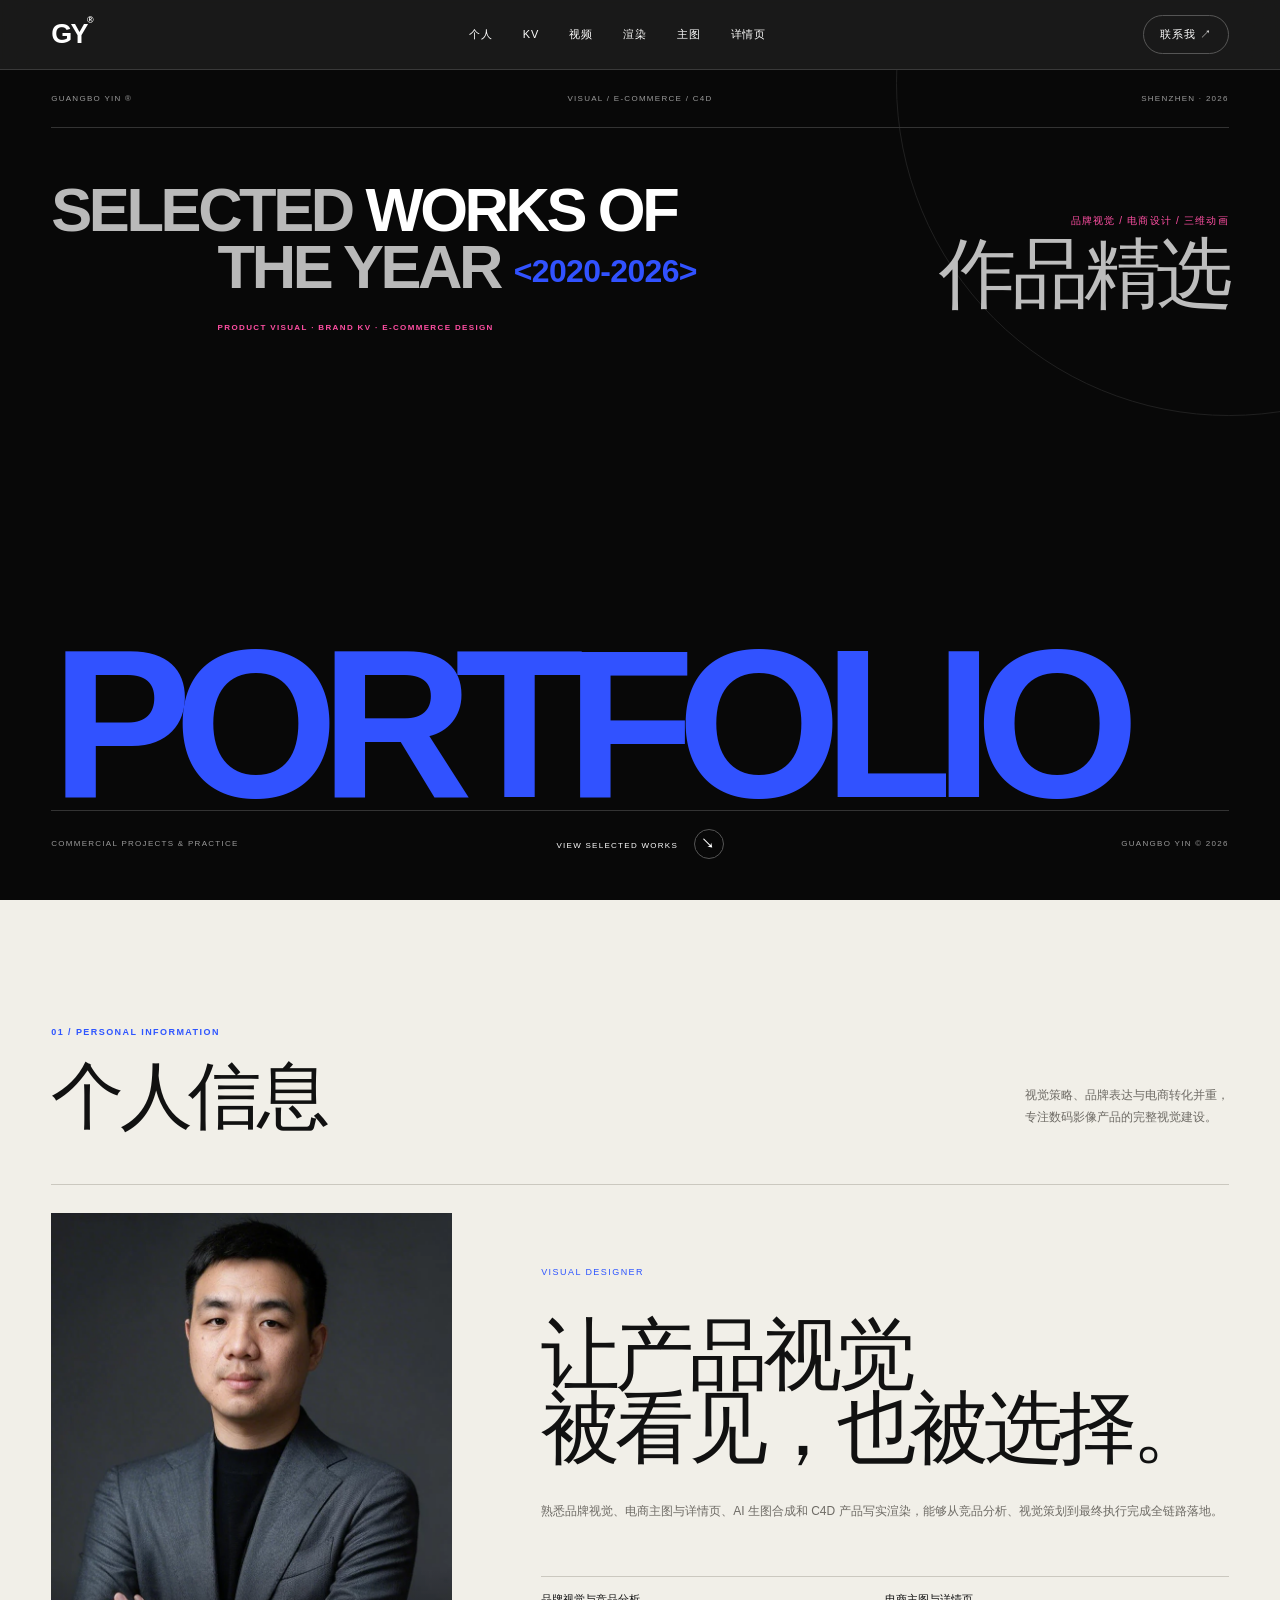
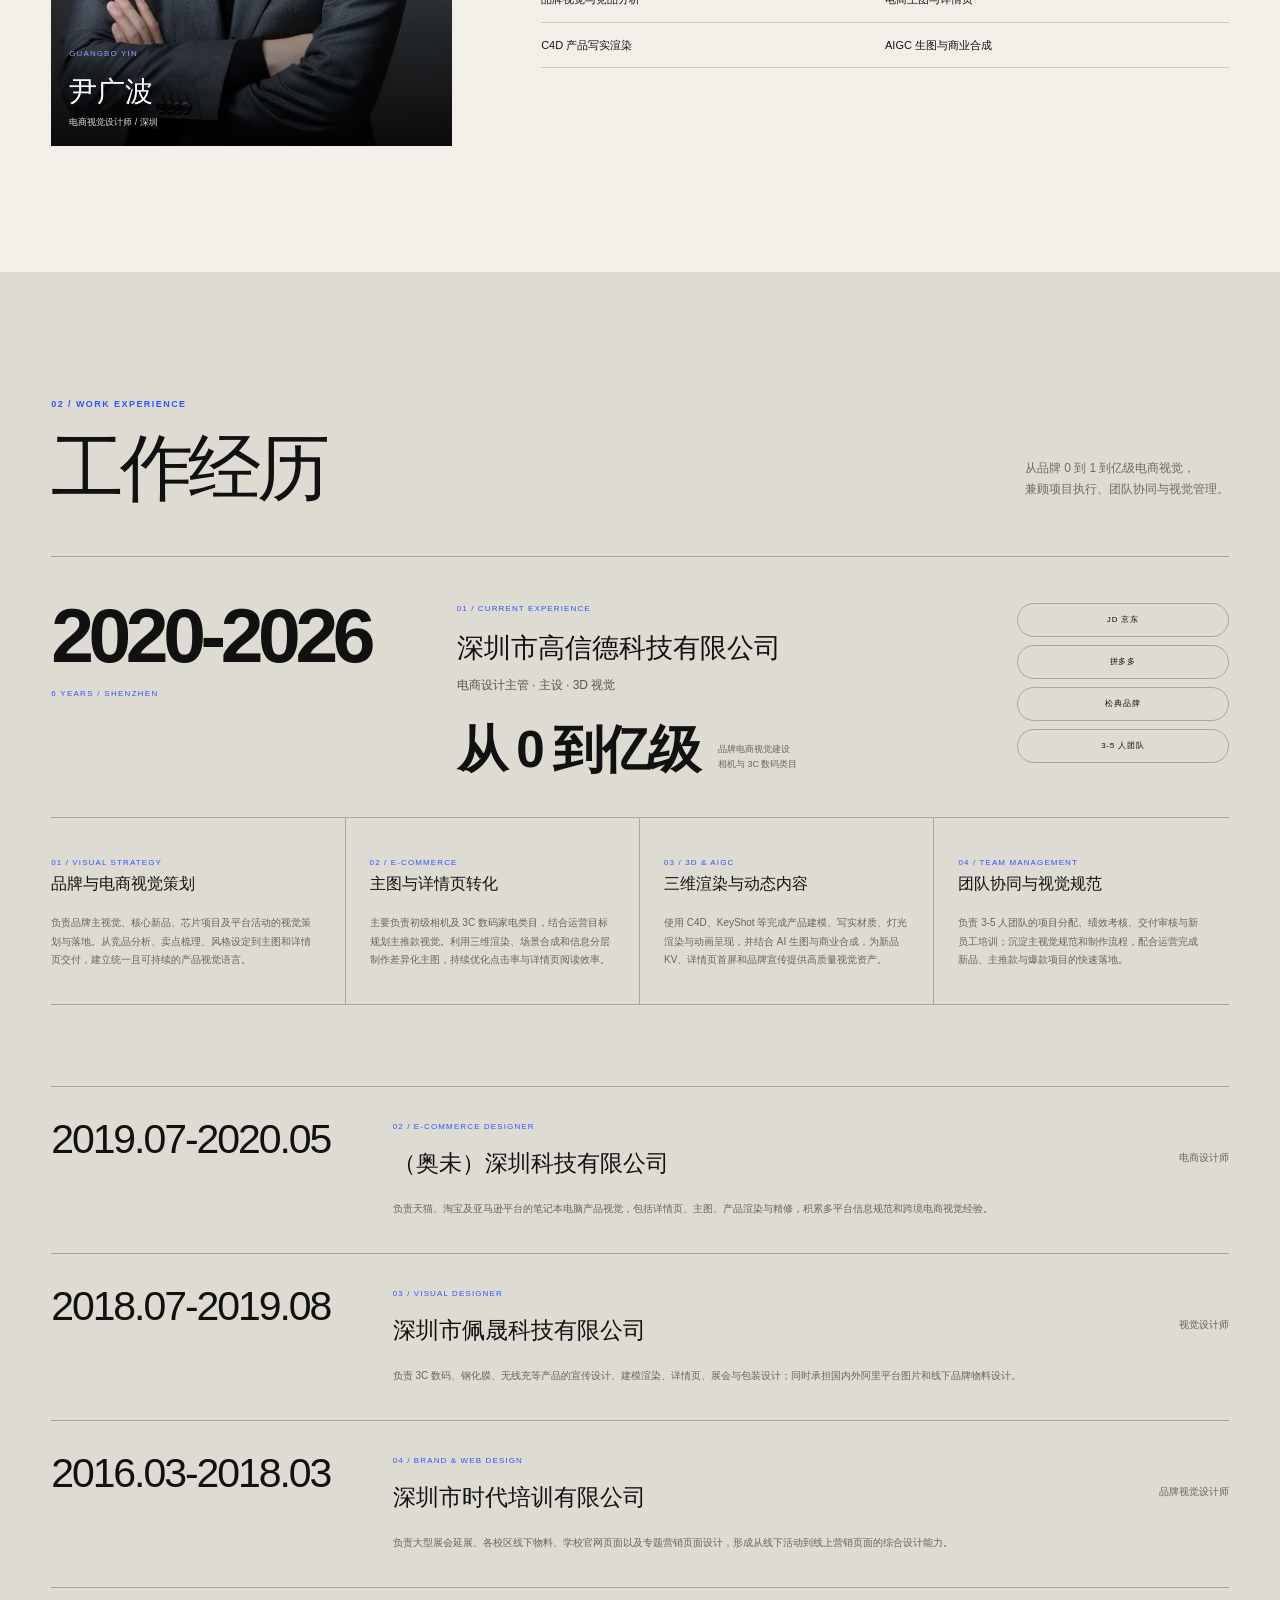
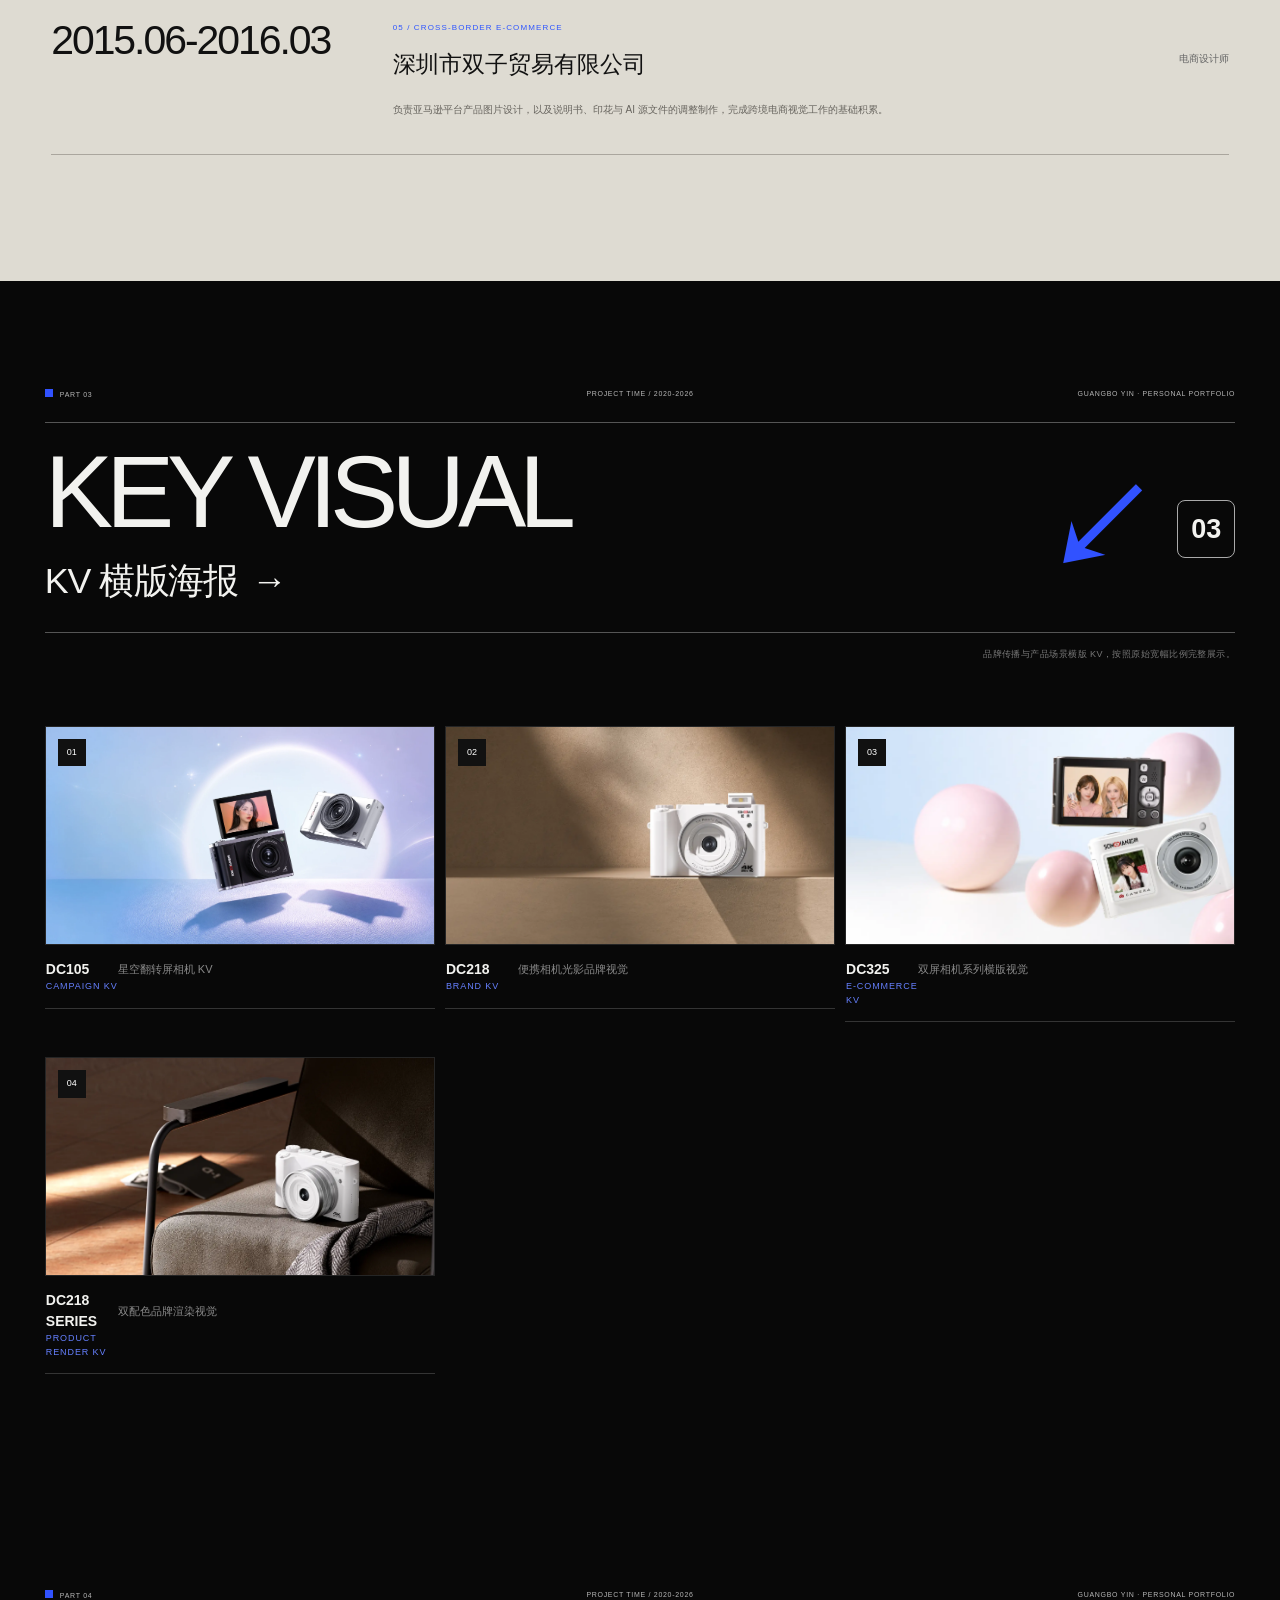
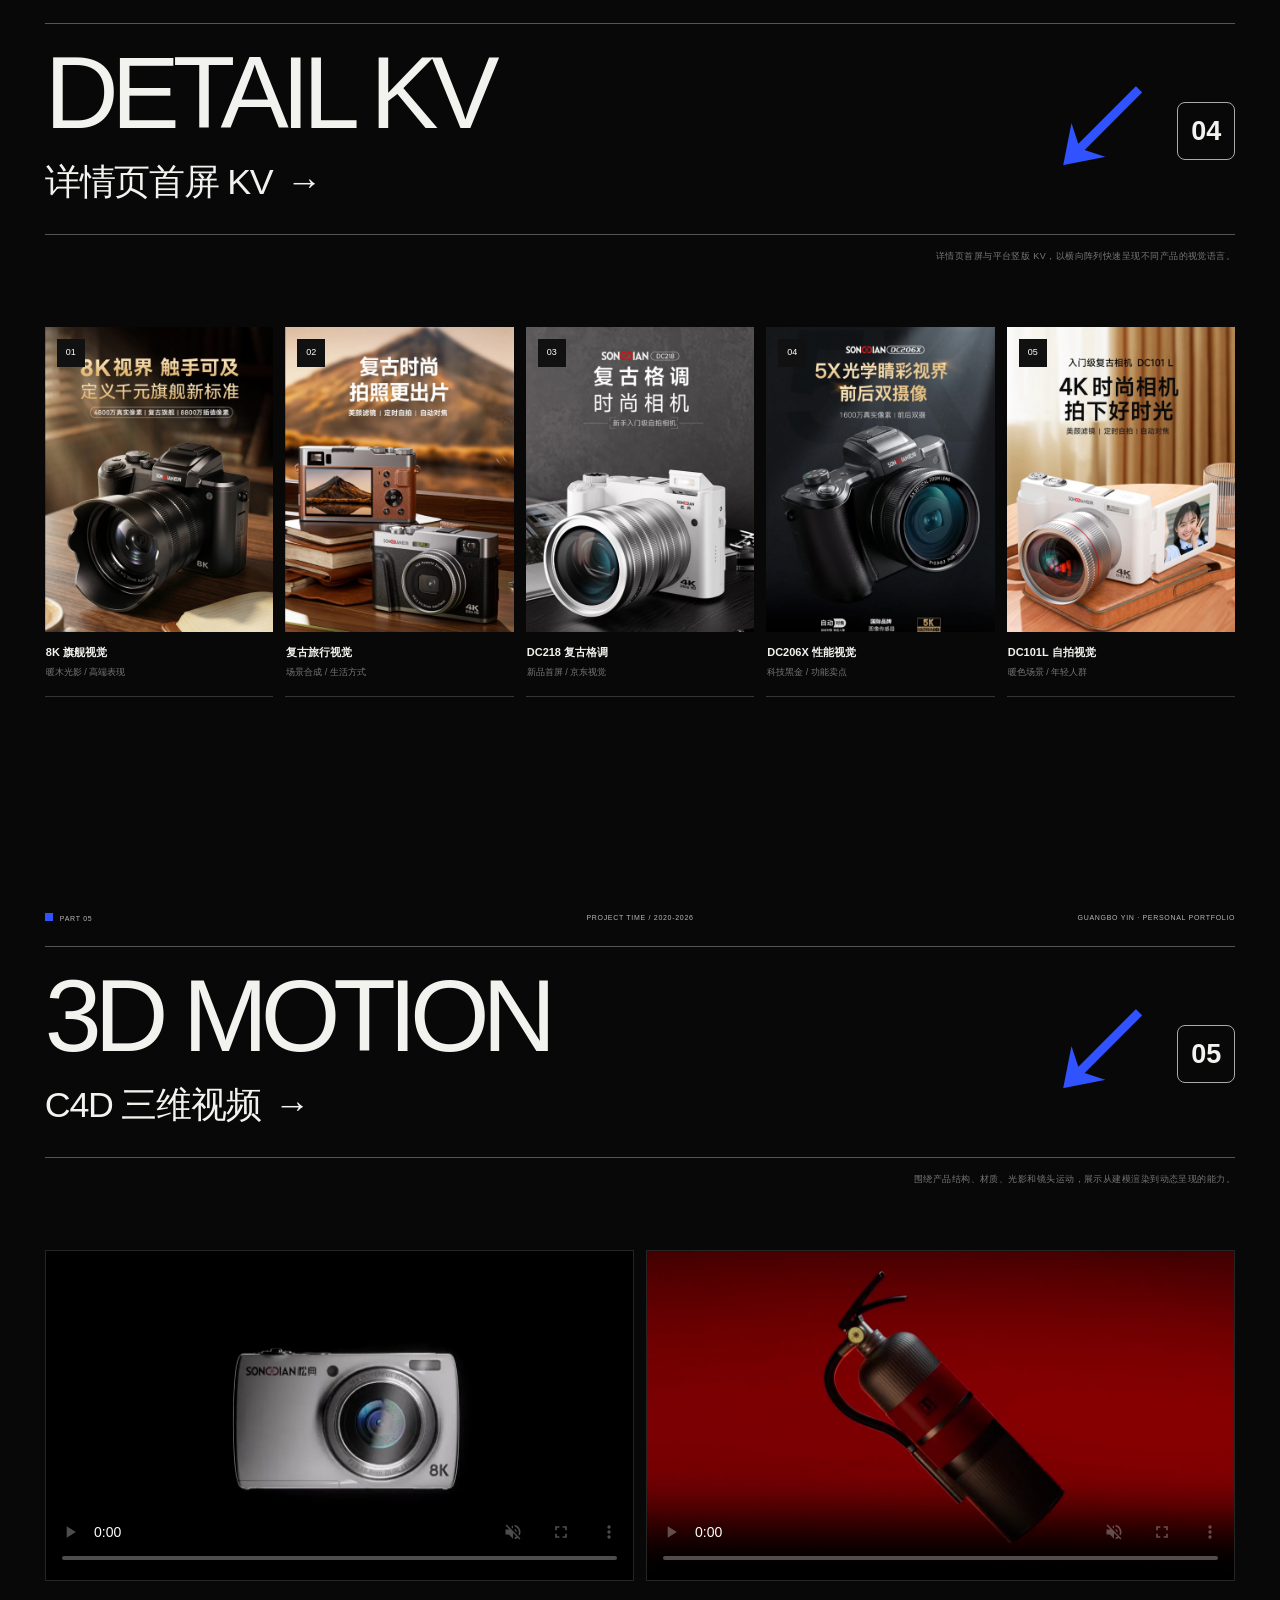
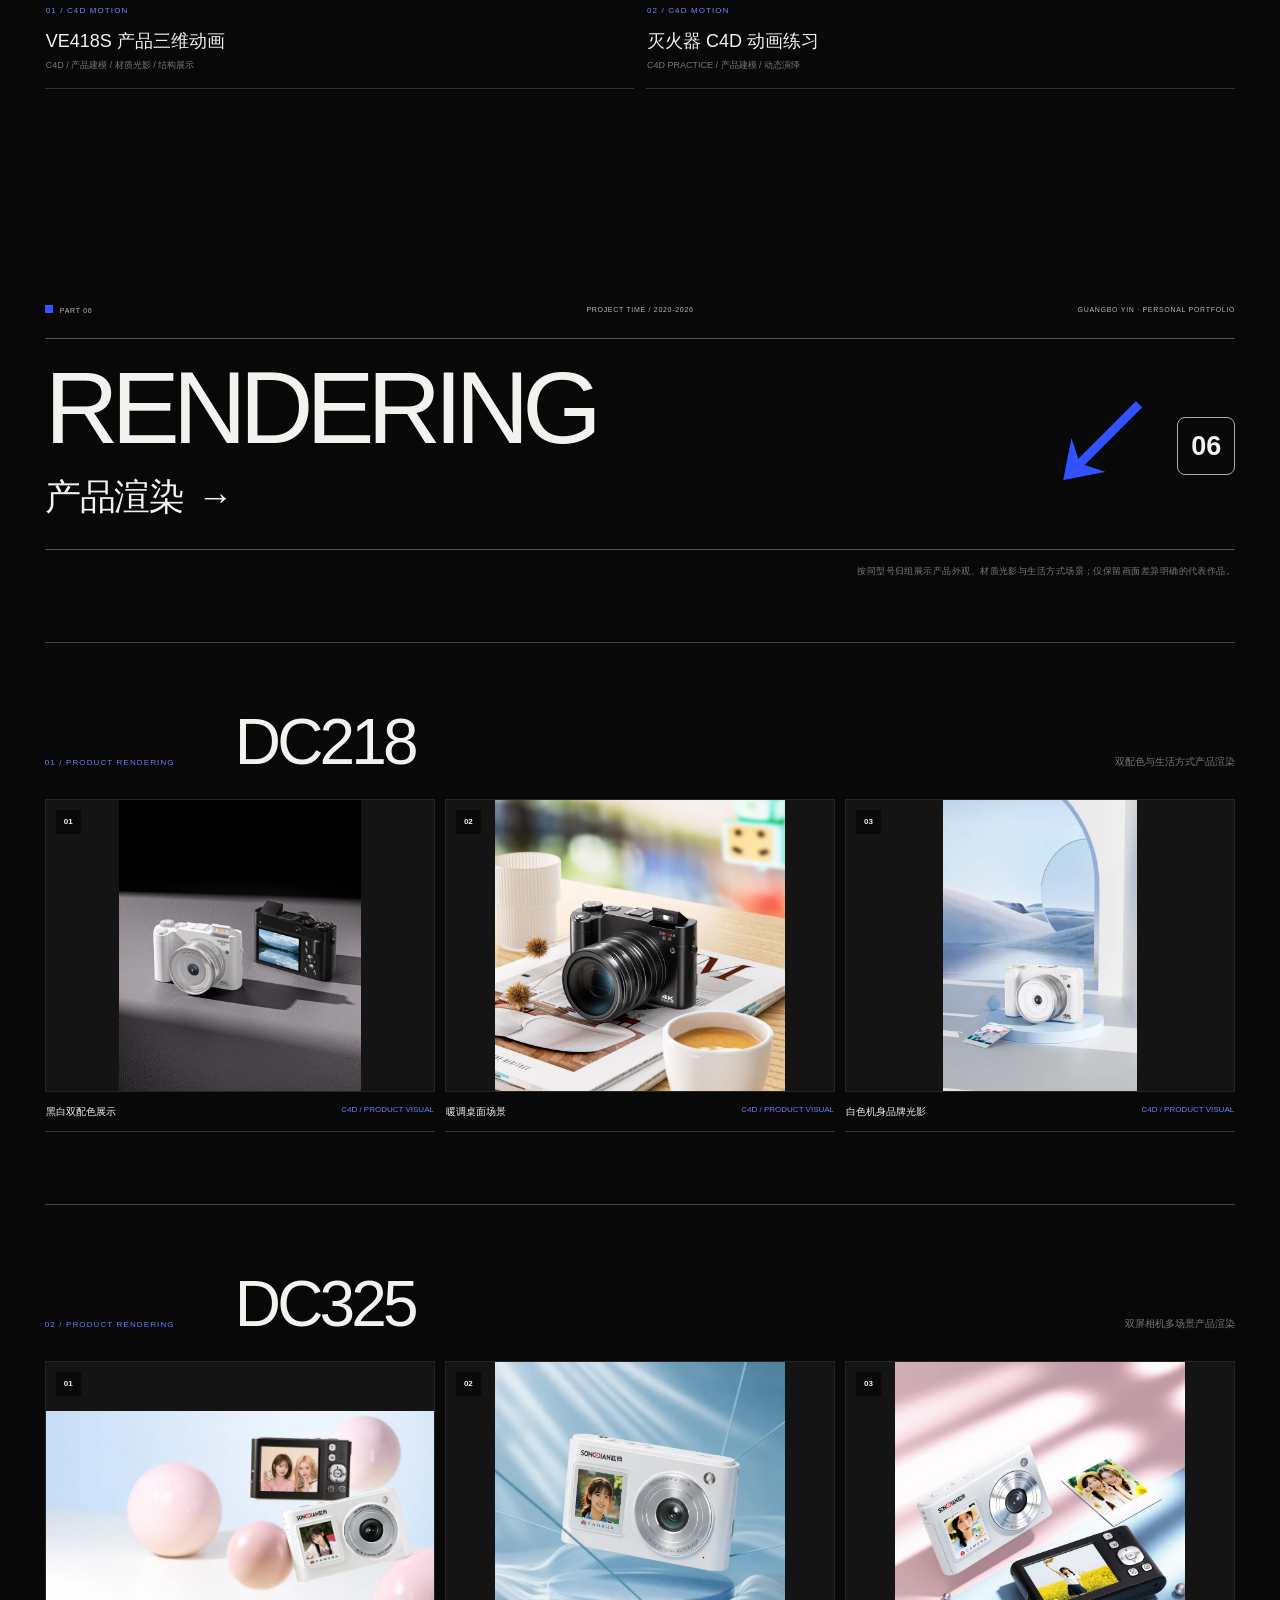
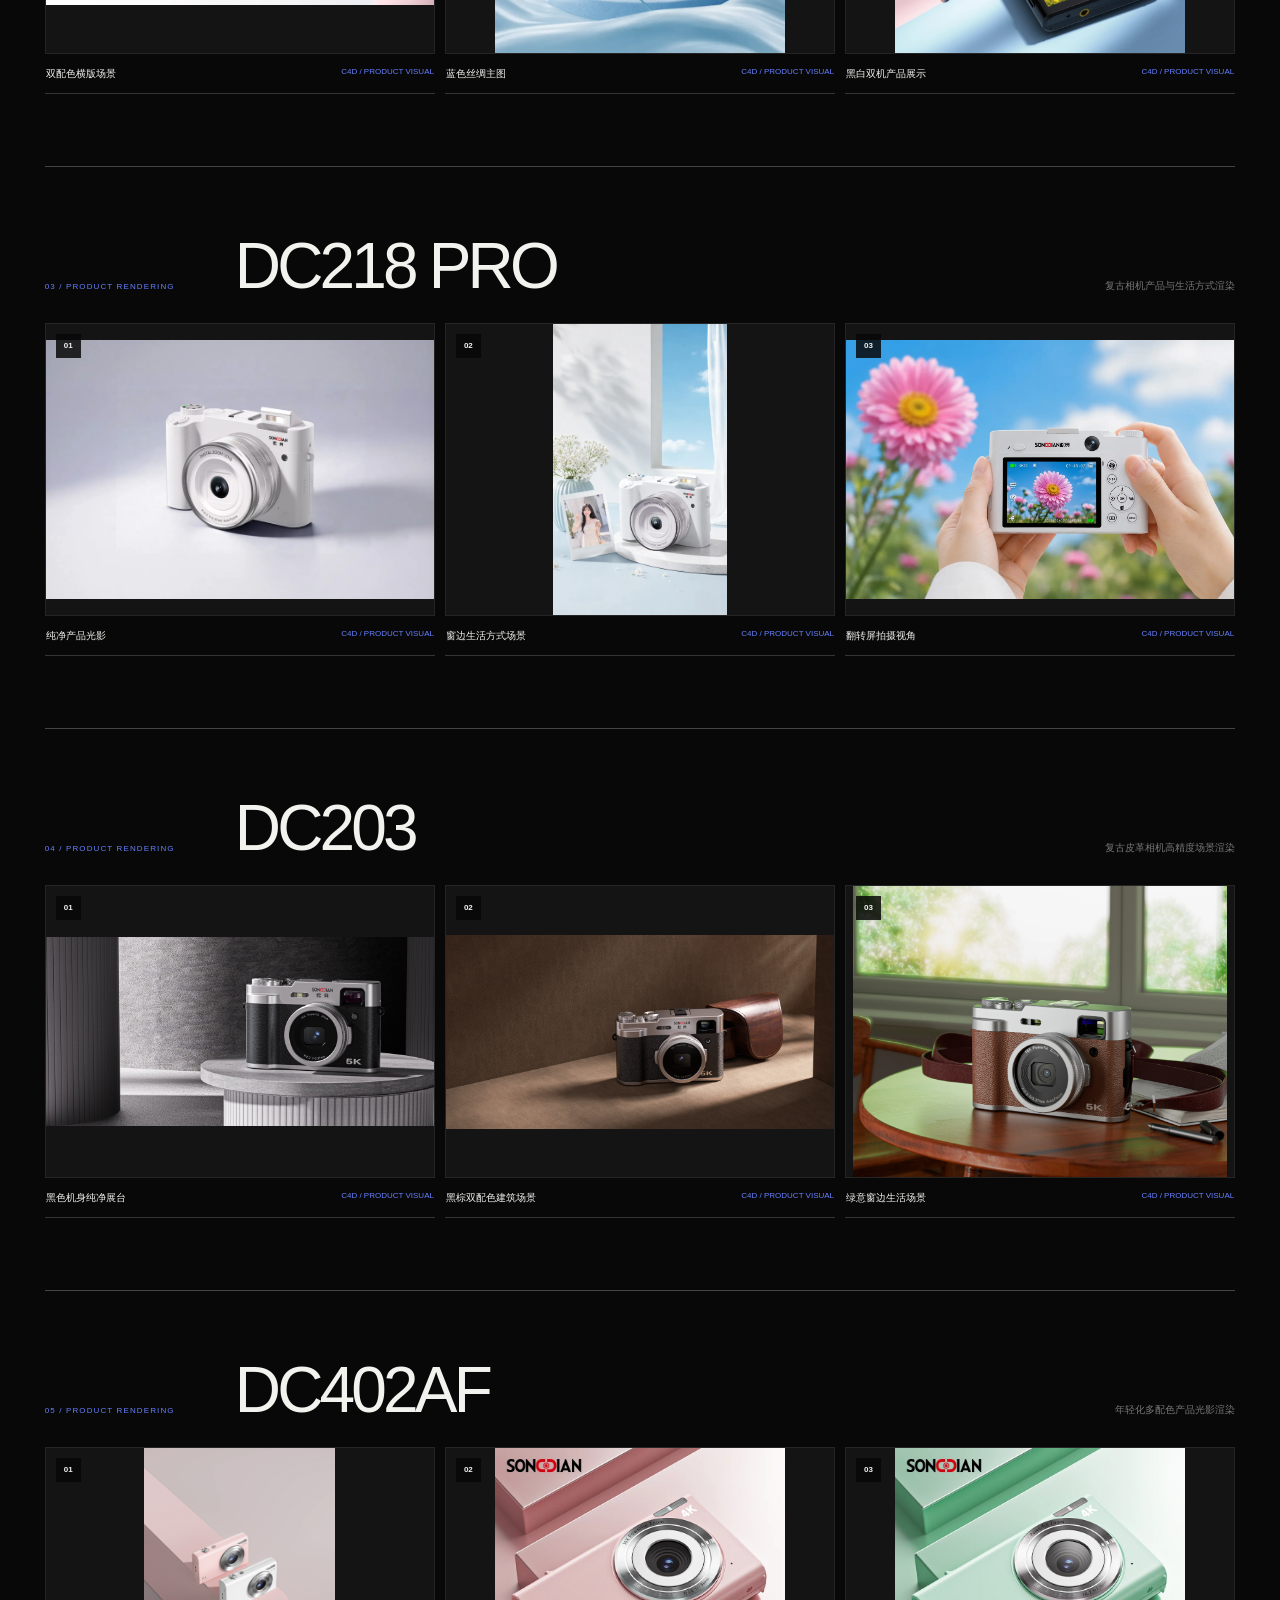
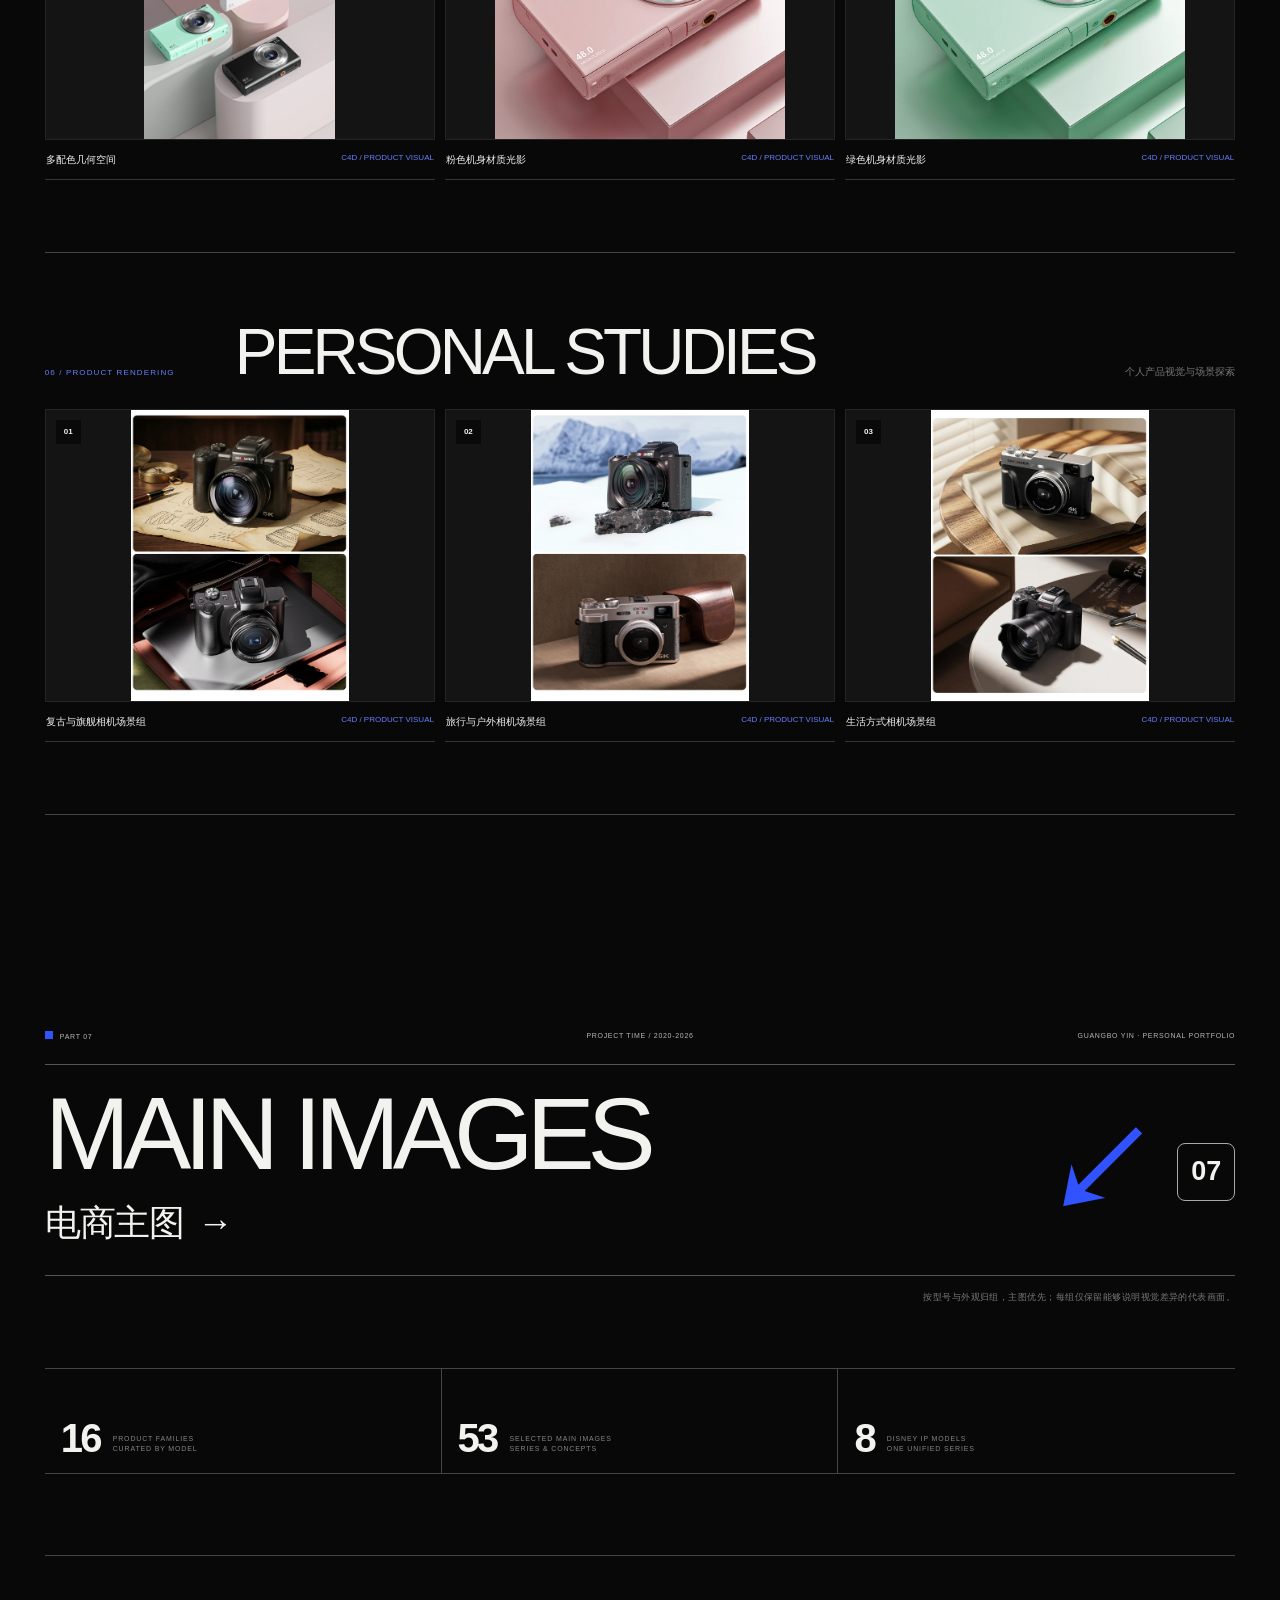
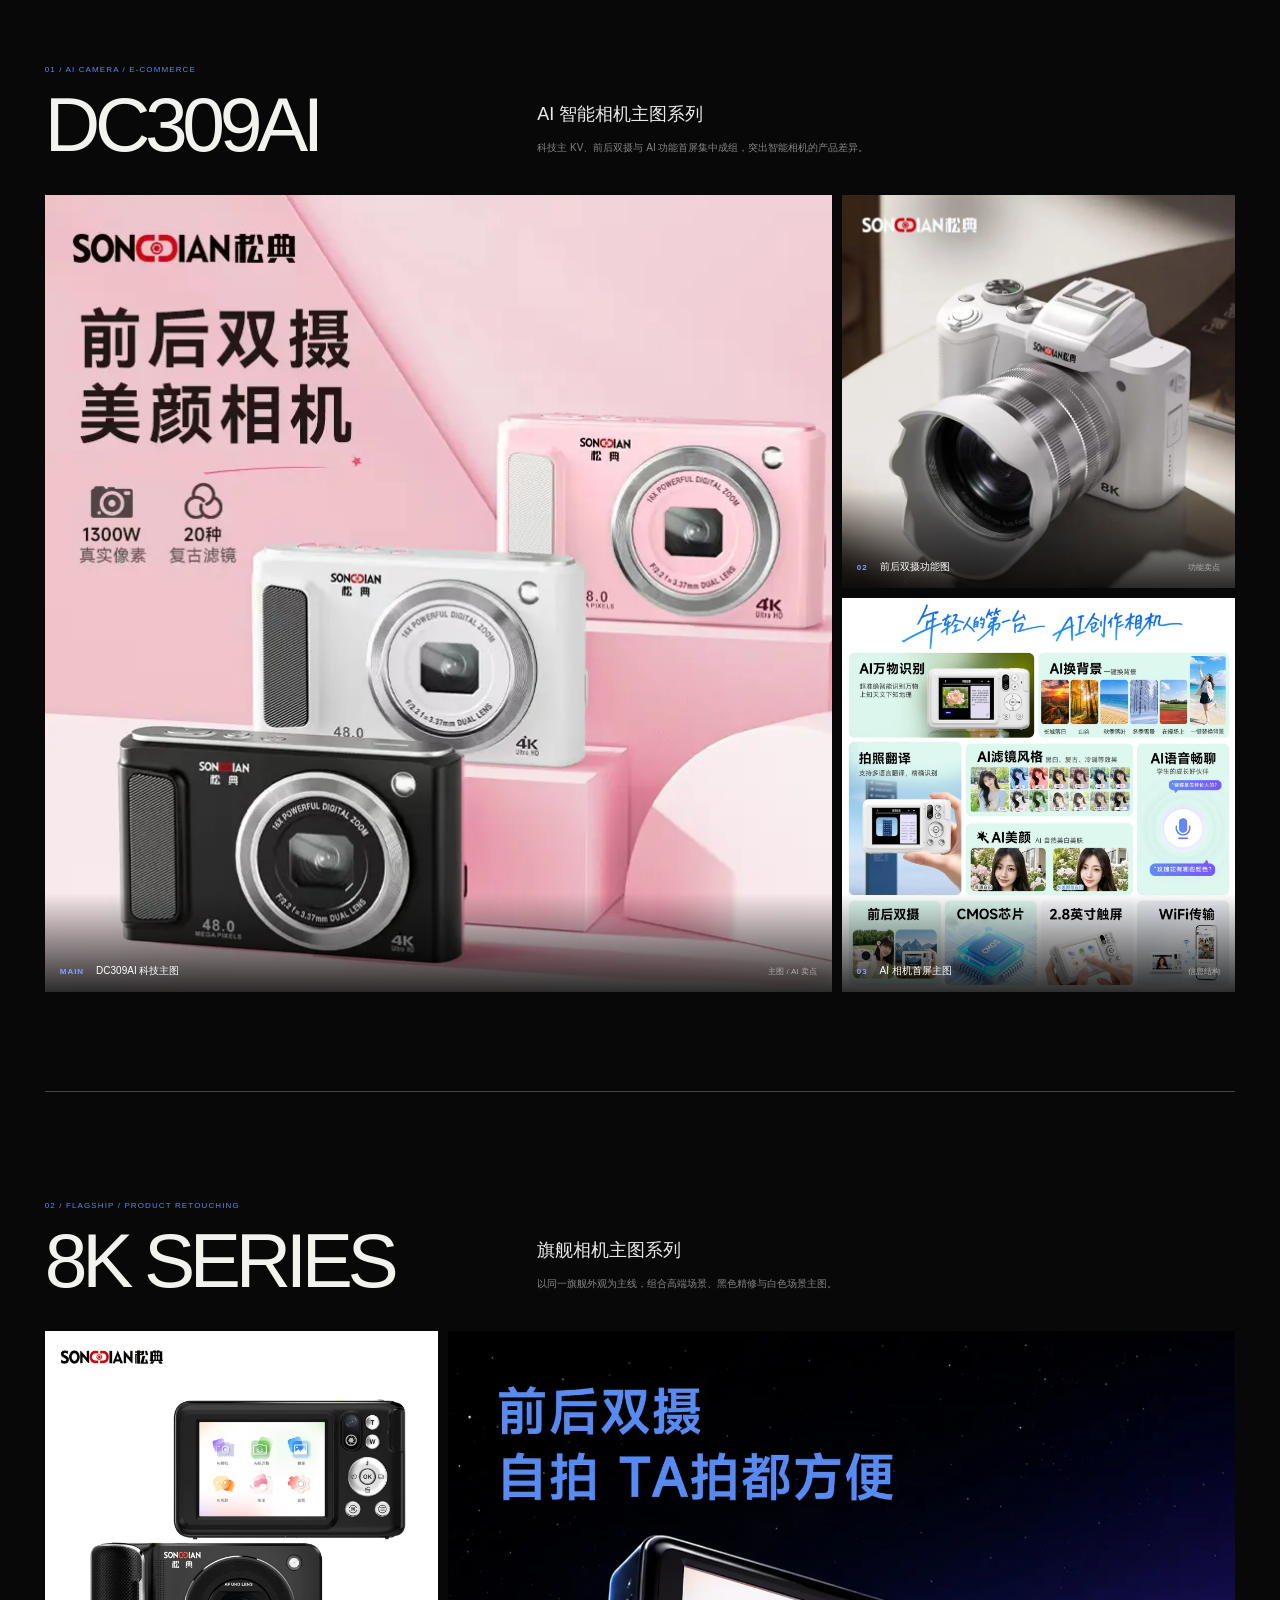
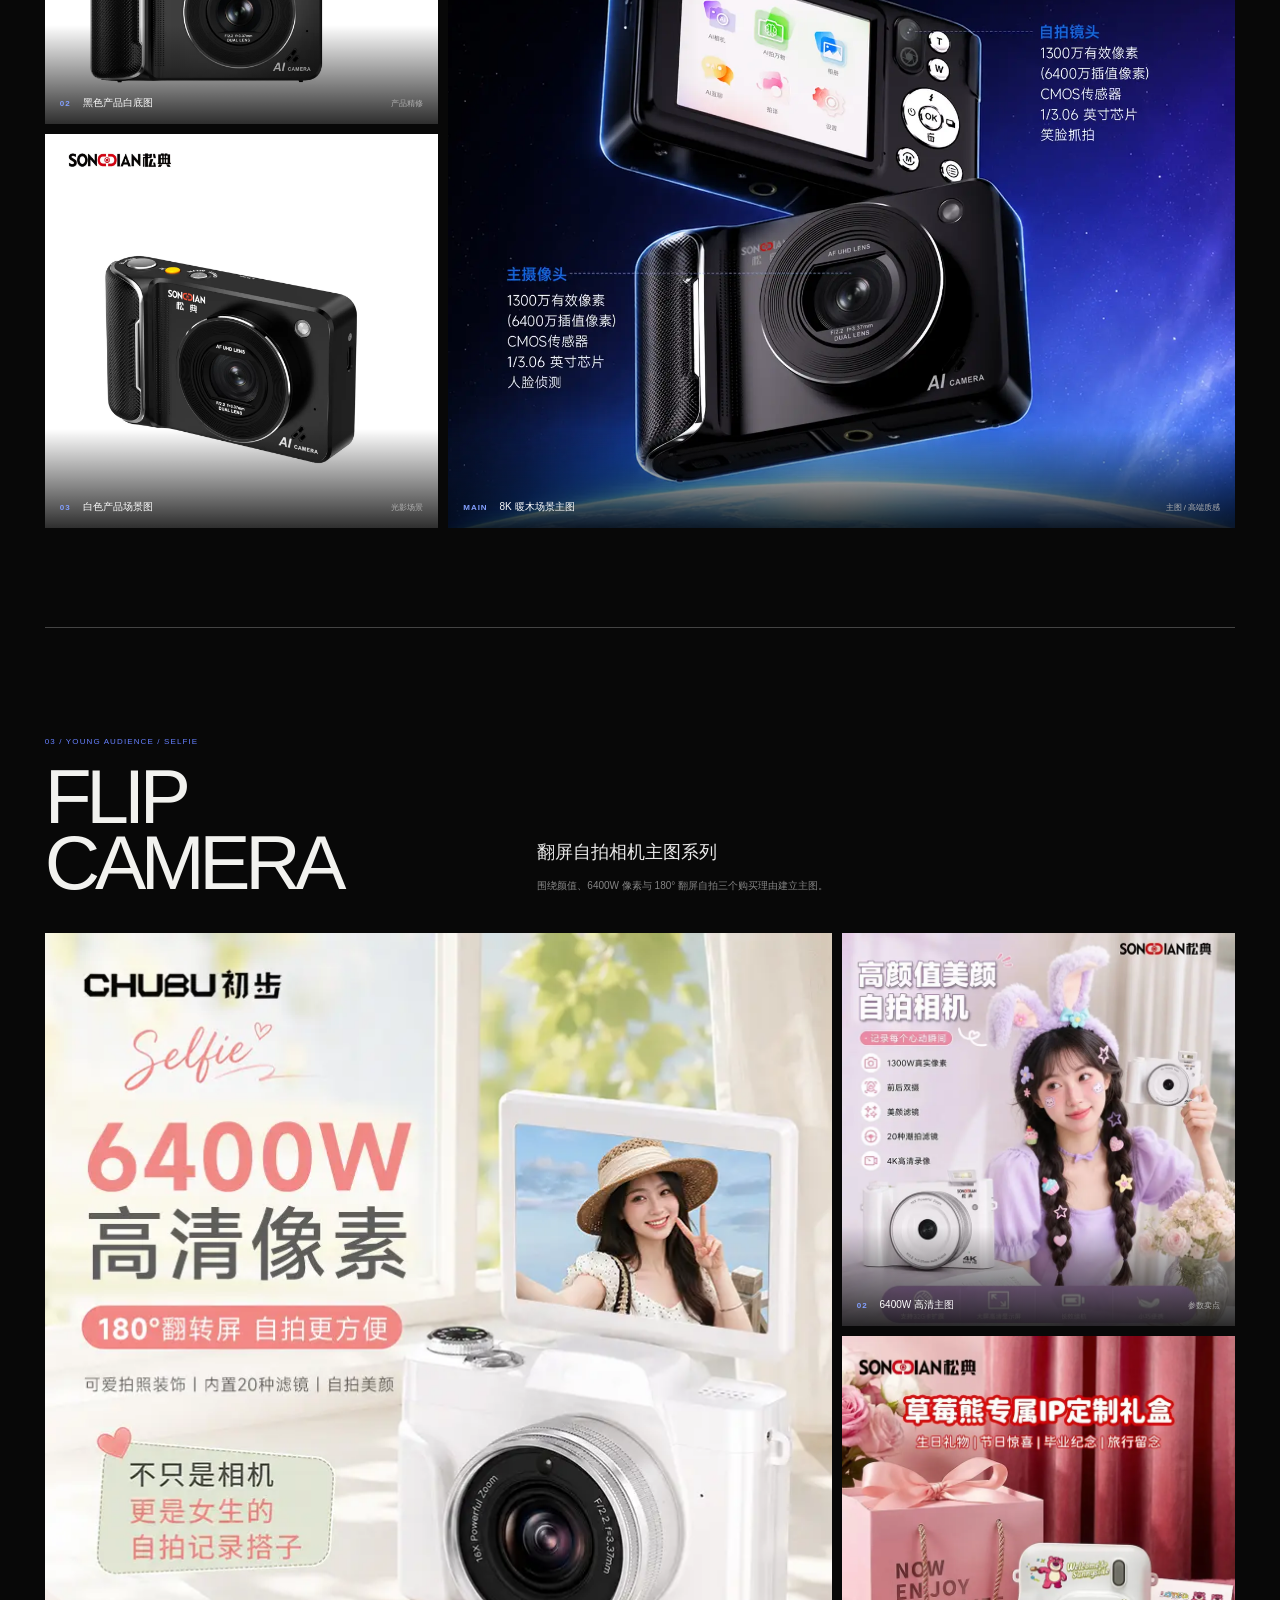
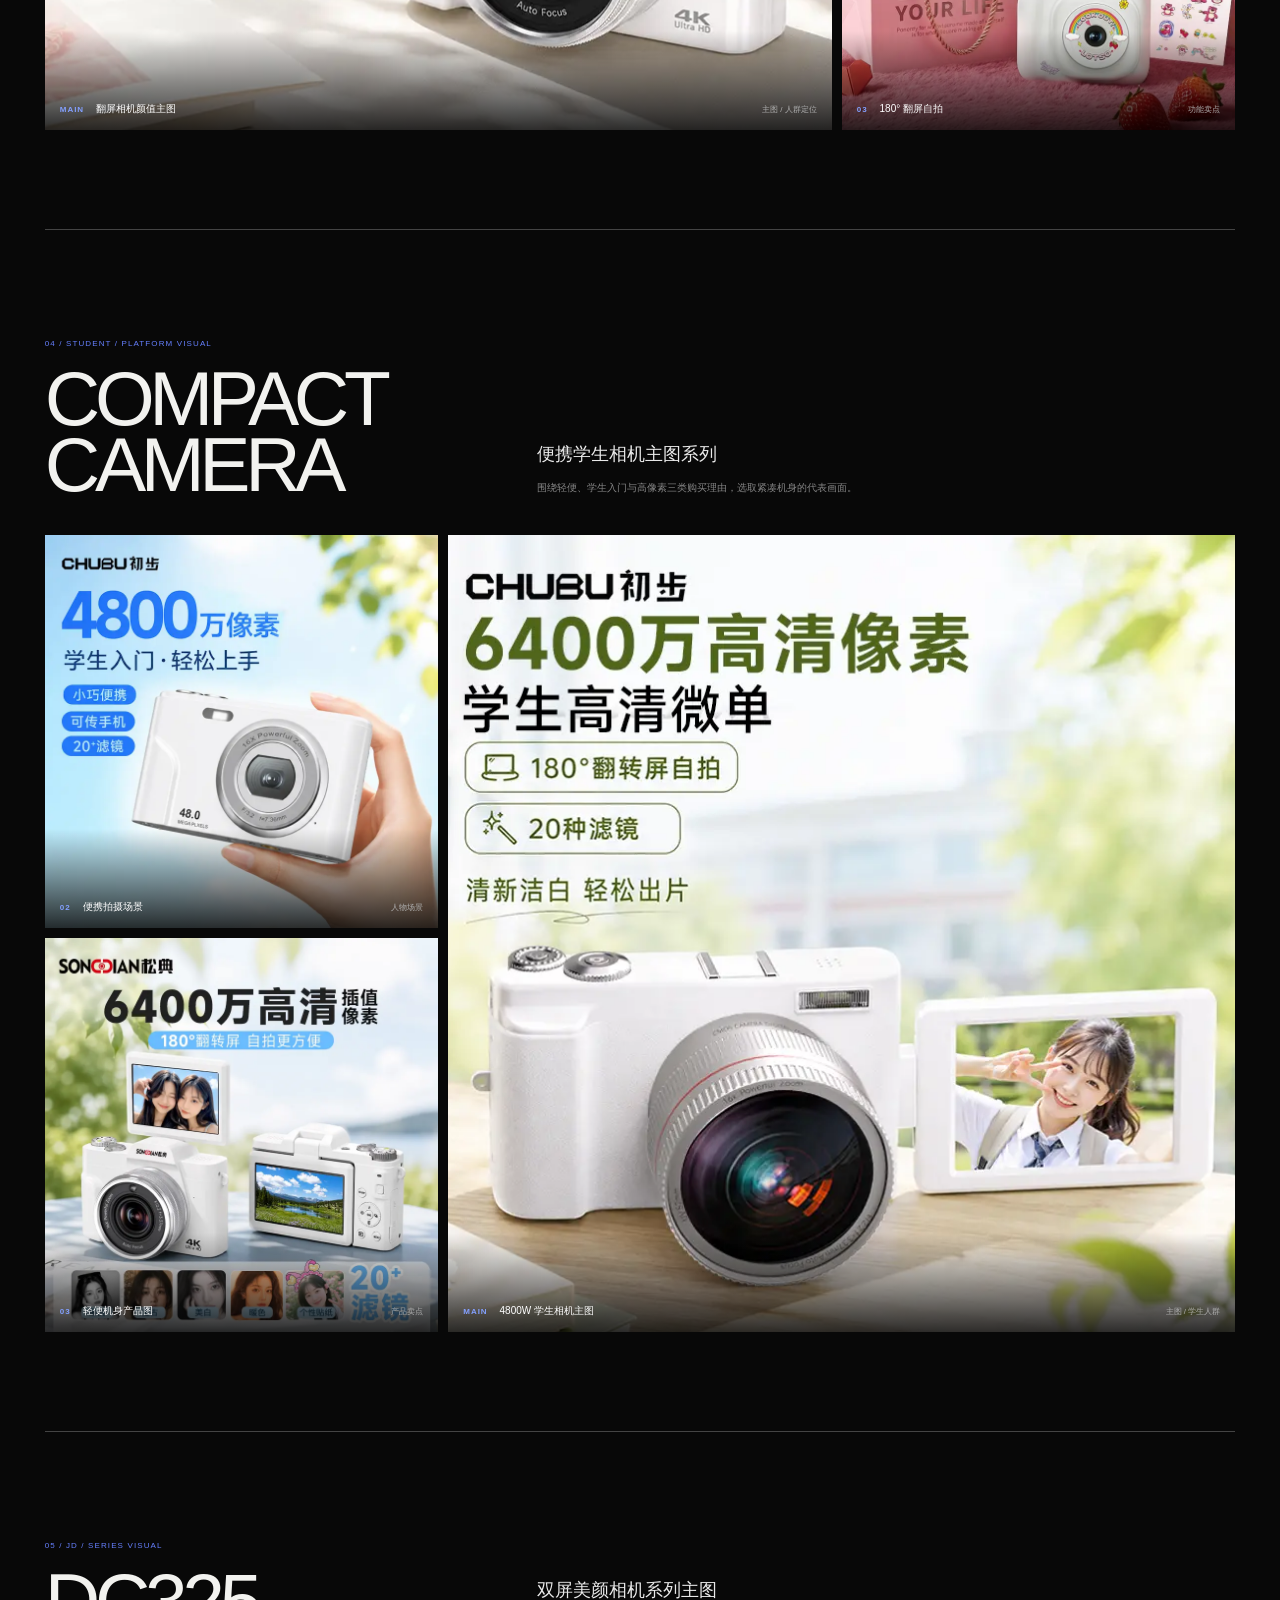
==== index.html @ d2bfb39b "Publish responsive portfolio website" ====
<!DOCTYPE html><html lang="zh-CN"><head><meta charSet="utf-8"/><meta name="viewport" content="width=device-width, initial-scale=1"/><link rel="preload" href="/_next/static/media/797e433ab948586e-s.p.08e28id.o-okb.woff2" as="font" crossorigin="" type="font/woff2"/><link rel="preload" href="/_next/static/media/caa3a2e1cccd8315-s.p.09~u27dqhyhd6.woff2" as="font" crossorigin="" type="font/woff2"/><link rel="preload" href="/profile-guangbo-yin.webp" as="image"/><link rel="preload" href="/work/dc105-kv.webp" as="image"/><link rel="stylesheet" href="/_next/static/chunks/10zhrgjt6o48w.css" data-precedence="next"/><link rel="preload" as="script" fetchPriority="low" href="/_next/static/chunks/0rc6psa~eubvw.js"/><script src="/_next/static/chunks/0oo~kbzjwg976.js" async=""></script><script src="/_next/static/chunks/04syw0tyoffp8.js" async=""></script><script src="/_next/static/chunks/turbopack-035gbsc1kk5qy.js" async=""></script><script src="/_next/static/chunks/0wnu0jhene6kd.js" async=""></script><script src="/_next/static/chunks/0x2e9aos6l8j0.js" async=""></script><meta name="next-size-adjust" content=""/><title>尹广波｜品牌视觉 · 电商设计 · 3D视觉</title><meta name="description" content="尹广波的设计师作品集，专注品牌视觉、电商设计与3D视觉。"/><meta name="codex-preview" content="development"/><link rel="shortcut icon" href="/favicon.svg"/><link rel="icon" href="/favicon.svg"/><script src="/_next/static/chunks/03~yq9q893hmn.js" noModule=""></script></head><body class="geist_a71539c9-module__T19VSG__variable geist_mono_8d43a2aa-module__8Li5zG__variable antialiased"><div hidden=""><!--$--><!--/$--></div><main id="top"><header class="site-header"><a class="brand" href="#top">GY<span>®</span></a><nav><a href="#profile">个人</a><a href="#horizontal-kv">KV</a><a href="#c4d">视频</a><a href="#rendering">渲染</a><a href="#main-images">主图</a><a href="#details">详情页</a></nav><a class="header-contact" href="#contact">联系我 ↗</a></header><section class="hero hero-editorial hero-type-only"><div class="type-cover"><div class="type-cover-top"><span>GUANGBO YIN ®</span><span>VISUAL / E-COMMERCE / C4D</span><span>SHENZHEN · 2026</span></div><div class="type-cover-main"><div class="type-cover-copy"><p>SELECTED <b>WORKS OF</b></p><p>THE YEAR <em>&lt;2020-2026&gt;</em></p><small>PRODUCT VISUAL · BRAND KV · E-COMMERCE DESIGN</small></div><div class="type-cover-cn"><span>品牌视觉 / 电商设计 / 三维动画</span><h2>作品精选</h2></div><h1>PORTFOLIO</h1></div><div class="type-cover-foot"><span>COMMERCIAL PROJECTS &amp; PRACTICE</span><a href="#profile">VIEW SELECTED WORKS <b>↘</b></a><span>GUANGBO YIN © 2026</span></div></div></section><section class="profile-section" id="profile"><div class="section-title"><div><p class="eyebrow">01 / PERSONAL INFORMATION</p><h2>个人信息</h2></div><p>视觉策略、品牌表达与电商转化并重，<br/>专注数码影像产品的完整视觉建设。</p></div><div class="profile-intro"><figure class="profile-card"><img src="/profile-guangbo-yin.webp" alt="尹广波个人形象照"/><figcaption><span>GUANGBO YIN</span><h3>尹广波</h3><p>电商视觉设计师 / 深圳</p></figcaption></figure><article class="profile-summary"><span>VISUAL DESIGNER</span><h3>让产品视觉<br/>被看见，也被选择。</h3><p>熟悉品牌视觉、电商主图与详情页、AI 生图合成和 C4D 产品写实渲染，能够从竞品分析、视觉策划到最终执行完成全链路落地。</p><ul><li>品牌视觉与竞品分析</li><li>电商主图与详情页</li><li>C4D 产品写实渲染</li><li>AIGC 生图与商业合成</li></ul></article></div></section><section class="experience-section" id="experience"><div class="section-title"><div><p class="eyebrow">02 / WORK EXPERIENCE</p><h2>工作经历</h2></div><p>从品牌 0 到 1 到亿级电商视觉，<br/>兼顾项目执行、团队协同与视觉管理。</p></div><div class="experience-lead"><div class="experience-period"><b>2020-2026</b><span>6 YEARS / SHENZHEN</span></div><article class="experience-role"><p>01 / CURRENT EXPERIENCE</p><h3>深圳市高信德科技有限公司</h3><h4>电商设计主管 · 主设 · 3D 视觉</h4><div class="experience-achievement"><strong>从 0 到亿级</strong><span>品牌电商视觉建设<br/>相机与 3C 数码类目</span></div></article><div class="experience-tags"><span>JD 京东</span><span>拼多多</span><span>松典品牌</span><span>3-5 人团队</span></div></div><div class="experience-detail-grid"><article><span>01 / VISUAL STRATEGY</span><h4>品牌与电商视觉策划</h4><p>负责品牌主视觉、核心新品、芯片项目及平台活动的视觉策划与落地。从竞品分析、卖点梳理、风格设定到主图和详情页交付，建立统一且可持续的产品视觉语言。</p></article><article><span>02 / E-COMMERCE</span><h4>主图与详情页转化</h4><p>主要负责初级相机及 3C 数码家电类目，结合运营目标规划主推款视觉。利用三维渲染、场景合成和信息分层制作差异化主图，持续优化点击率与详情页阅读效率。</p></article><article><span>03 / 3D &amp; AIGC</span><h4>三维渲染与动态内容</h4><p>使用 C4D、KeyShot 等完成产品建模、写实材质、灯光渲染与动画呈现，并结合 AI 生图与商业合成，为新品 KV、详情页首屏和品牌宣传提供高质量视觉资产。</p></article><article><span>04 / TEAM MANAGEMENT</span><h4>团队协同与视觉规范</h4><p>负责 3-5 人团队的项目分配、绩效考核、交付审核与新员工培训；沉淀主视觉规范和制作流程，配合运营完成新品、主推款与爆款项目的快速落地。</p></article></div><div class="career-timeline"><article><time>2019.07-2020.05</time><div><span>02 / E-COMMERCE DESIGNER</span><h3>（奥未）深圳科技有限公司</h3><h4>电商设计师</h4><p>负责天猫、淘宝及亚马逊平台的笔记本电脑产品视觉，包括详情页、主图、产品渲染与精修，积累多平台信息规范和跨境电商视觉经验。</p></div></article><article><time>2018.07-2019.08</time><div><span>03 / VISUAL DESIGNER</span><h3>深圳市佩晟科技有限公司</h3><h4>视觉设计师</h4><p>负责 3C 数码、钢化膜、无线充等产品的宣传设计、建模渲染、详情页、展会与包装设计；同时承担国内外阿里平台图片和线下品牌物料设计。</p></div></article><article><time>2016.03-2018.03</time><div><span>04 / BRAND &amp; WEB DESIGN</span><h3>深圳市时代培训有限公司</h3><h4>品牌视觉设计师</h4><p>负责大型展会延展、各校区线下物料、学校官网页面以及专题营销页面设计，形成从线下活动到线上营销页面的综合设计能力。</p></div></article><article><time>2015.06-2016.03</time><div><span>05 / CROSS-BORDER E-COMMERCE</span><h3>深圳市双子贸易有限公司</h3><h4>电商设计师</h4><p>负责亚马逊平台产品图片设计，以及说明书、印花与 AI 源文件的调整制作，完成跨境电商视觉工作的基础积累。</p></div></article></div></section><section class="render-section" id="horizontal-kv"><header class="chapter-head"><div class="chapter-meta"><span><i></i>PART <!-- -->03</span><span>PROJECT TIME / 2020-2026</span><span>GUANGBO YIN · PERSONAL PORTFOLIO</span></div><div class="chapter-title"><div><h2>KEY VISUAL</h2><h3>KV 横版海报<b>→</b></h3></div><div class="chapter-mark"><strong>↙</strong><em>03</em></div></div><p>品牌传播与产品场景横版 KV，按照原始宽幅比例完整展示。</p></header><div class="horizontal-kv-list"><figure><div><img src="/work/dc105-kv.webp" alt="星空翻转屏相机 KV" loading="eager"/><span>01</span></div><figcaption><b>DC105</b><p>星空翻转屏相机 KV</p><em>CAMPAIGN KV</em></figcaption></figure><figure><div><img src="/work/dc218-hero.webp" alt="便携相机光影品牌视觉" loading="lazy"/><span>02</span></div><figcaption><b>DC218</b><p>便携相机光影品牌视觉</p><em>BRAND KV</em></figcaption></figure><figure><div><img src="/work/dc325-hero.webp" alt="双屏相机系列横版视觉" loading="lazy"/><span>03</span></div><figcaption><b>DC325</b><p>双屏相机系列横版视觉</p><em>E-COMMERCE KV</em></figcaption></figure><figure><div><img src="/collections/render-07.webp" alt="双配色品牌渲染视觉" loading="lazy"/><span>04</span></div><figcaption><b>DC218 SERIES</b><p>双配色品牌渲染视觉</p><em>PRODUCT RENDER KV</em></figcaption></figure></div></section><section class="detail-kv-section" id="detail-kv"><header class="chapter-head"><div class="chapter-meta"><span><i></i>PART <!-- -->04</span><span>PROJECT TIME / 2020-2026</span><span>GUANGBO YIN · PERSONAL PORTFOLIO</span></div><div class="chapter-title"><div><h2>DETAIL KV</h2><h3>详情页首屏 KV<b>→</b></h3></div><div class="chapter-mark"><strong>↙</strong><em>04</em></div></div><p>详情页首屏与平台竖版 KV，以横向阵列快速呈现不同产品的视觉语言。</p></header><div class="detail-kv-grid"><figure><div><img src="/media/kv-8k.webp" alt="8K 旗舰视觉" loading="lazy"/><span>01</span></div><figcaption><b>8K 旗舰视觉</b><p>暖木光影 / 高端表现</p></figcaption></figure><figure><div><img src="/media/kv-retro.webp" alt="复古旅行视觉" loading="lazy"/><span>02</span></div><figcaption><b>复古旅行视觉</b><p>场景合成 / 生活方式</p></figcaption></figure><figure><div><img src="/media/kv-dc218.webp" alt="DC218 复古格调" loading="lazy"/><span>03</span></div><figcaption><b>DC218 复古格调</b><p>新品首屏 / 京东视觉</p></figcaption></figure><figure><div><img src="/media/kv-dc206x.webp" alt="DC206X 性能视觉" loading="lazy"/><span>04</span></div><figcaption><b>DC206X 性能视觉</b><p>科技黑金 / 功能卖点</p></figcaption></figure><figure><div><img src="/media/kv-dc101l.webp" alt="DC101L 自拍视觉" loading="lazy"/><span>05</span></div><figcaption><b>DC101L 自拍视觉</b><p>暖色场景 / 年轻人群</p></figcaption></figure></div></section><section class="visual-section" id="c4d"><header class="chapter-head"><div class="chapter-meta"><span><i></i>PART <!-- -->05</span><span>PROJECT TIME / 2020-2026</span><span>GUANGBO YIN · PERSONAL PORTFOLIO</span></div><div class="chapter-title"><div><h2>3D MOTION</h2><h3>C4D 三维视频<b>→</b></h3></div><div class="chapter-mark"><strong>↙</strong><em>05</em></div></div><p>围绕产品结构、材质、光影和镜头运动，展示从建模渲染到动态呈现的能力。</p></header><div class="motion-grid c4d-grid"><figure><video controls="" muted="" loop="" playsInline="" preload="metadata" poster="/media/ve418s-poster.webp"><source src="/media/ve418s-motion.mp4" type="video/mp4"/></video><figcaption><span>01<!-- --> / C4D MOTION</span><h3>VE418S 产品三维动画</h3><p>C4D / 产品建模 / 材质光影 / 结构展示</p></figcaption></figure><figure><video controls="" muted="" loop="" playsInline="" preload="metadata" poster="/media/c4d-extinguisher-poster.webp"><source src="/media/c4d-extinguisher.mp4" type="video/mp4"/></video><figcaption><span>02<!-- --> / C4D MOTION</span><h3>灭火器 C4D 动画练习</h3><p>C4D PRACTICE / 产品建模 / 动态演绎</p></figcaption></figure></div></section><section class="rendering-section" id="rendering"><header class="chapter-head"><div class="chapter-meta"><span><i></i>PART <!-- -->06</span><span>PROJECT TIME / 2020-2026</span><span>GUANGBO YIN · PERSONAL PORTFOLIO</span></div><div class="chapter-title"><div><h2>RENDERING</h2><h3>产品渲染<b>→</b></h3></div><div class="chapter-mark"><strong>↙</strong><em>06</em></div></div><p>按同型号归组展示产品外观、材质光影与生活方式场景；仅保留画面差异明确的代表作品。</p></header><div class="rendering-groups"><article><header><span>01<!-- --> / PRODUCT RENDERING</span><h3>DC218</h3><p>双配色与生活方式产品渲染</p></header><div class="rendering-gallery"><figure><div><img src="/new-cases/rendering/dc218-colors.webp" alt="DC218 黑白双配色展示" loading="lazy"/><b>01</b></div><figcaption><span>黑白双配色展示</span><em>C4D / PRODUCT VISUAL</em></figcaption></figure><figure><div><img src="/new-cases/rendering/dc218-scene.webp" alt="DC218 暖调桌面场景" loading="lazy"/><b>02</b></div><figcaption><span>暖调桌面场景</span><em>C4D / PRODUCT VISUAL</em></figcaption></figure><figure><div><img src="/new-cases/rendering/dc218-kv.webp" alt="DC218 白色机身品牌光影" loading="lazy"/><b>03</b></div><figcaption><span>白色机身品牌光影</span><em>C4D / PRODUCT VISUAL</em></figcaption></figure></div></article><article><header><span>02<!-- --> / PRODUCT RENDERING</span><h3>DC325</h3><p>双屏相机多场景产品渲染</p></header><div class="rendering-gallery"><figure><div><img src="/new-cases/rendering/dc325-banner.webp" alt="DC325 双配色横版场景" loading="lazy"/><b>01</b></div><figcaption><span>双配色横版场景</span><em>C4D / PRODUCT VISUAL</em></figcaption></figure><figure><div><img src="/new-cases/rendering/dc325-blue.webp" alt="DC325 蓝色丝绸主图" loading="lazy"/><b>02</b></div><figcaption><span>蓝色丝绸主图</span><em>C4D / PRODUCT VISUAL</em></figcaption></figure><figure><div><img src="/new-cases/rendering/dc325-black.webp" alt="DC325 黑白双机产品展示" loading="lazy"/><b>03</b></div><figcaption><span>黑白双机产品展示</span><em>C4D / PRODUCT VISUAL</em></figcaption></figure></div></article><article><header><span>03<!-- --> / PRODUCT RENDERING</span><h3>DC218 PRO</h3><p>复古相机产品与生活方式渲染</p></header><div class="rendering-gallery"><figure><div><img src="/new-cases/rendering/dc218pro-clean.webp" alt="DC218 PRO 纯净产品光影" loading="lazy"/><b>01</b></div><figcaption><span>纯净产品光影</span><em>C4D / PRODUCT VISUAL</em></figcaption></figure><figure><div><img src="/new-cases/rendering/dc218pro-window.webp" alt="DC218 PRO 窗边生活方式场景" loading="lazy"/><b>02</b></div><figcaption><span>窗边生活方式场景</span><em>C4D / PRODUCT VISUAL</em></figcaption></figure><figure><div><img src="/new-cases/rendering/dc218pro-screen.webp" alt="DC218 PRO 翻转屏拍摄视角" loading="lazy"/><b>03</b></div><figcaption><span>翻转屏拍摄视角</span><em>C4D / PRODUCT VISUAL</em></figcaption></figure></div></article><article><header><span>04<!-- --> / PRODUCT RENDERING</span><h3>DC203</h3><p>复古皮革相机高精度场景渲染</p></header><div class="rendering-gallery"><figure><div><img src="/new-cases/dc203-2026/dc203-render-wide-black.webp" alt="DC203 黑色机身纯净展台" loading="lazy"/><b>01</b></div><figcaption><span>黑色机身纯净展台</span><em>C4D / PRODUCT VISUAL</em></figcaption></figure><figure><div><img src="/new-cases/dc203-2026/dc203-render-wide-brown.webp" alt="DC203 黑棕双配色建筑场景" loading="lazy"/><b>02</b></div><figcaption><span>黑棕双配色建筑场景</span><em>C4D / PRODUCT VISUAL</em></figcaption></figure><figure><div><img src="/new-cases/dc203-2026/dc203-render-green.webp" alt="DC203 绿意窗边生活场景" loading="lazy"/><b>03</b></div><figcaption><span>绿意窗边生活场景</span><em>C4D / PRODUCT VISUAL</em></figcaption></figure></div></article><article><header><span>05<!-- --> / PRODUCT RENDERING</span><h3>DC402AF</h3><p>年轻化多配色产品光影渲染</p></header><div class="rendering-gallery"><figure><div><img src="/new-cases/dc402af/dc402af-render-family.webp" alt="DC402AF 多配色几何空间" loading="lazy"/><b>01</b></div><figcaption><span>多配色几何空间</span><em>C4D / PRODUCT VISUAL</em></figcaption></figure><figure><div><img src="/new-cases/dc402af/dc402af-render-pink.webp" alt="DC402AF 粉色机身材质光影" loading="lazy"/><b>02</b></div><figcaption><span>粉色机身材质光影</span><em>C4D / PRODUCT VISUAL</em></figcaption></figure><figure><div><img src="/new-cases/dc402af/dc402af-render-green.webp" alt="DC402AF 绿色机身材质光影" loading="lazy"/><b>03</b></div><figcaption><span>绿色机身材质光影</span><em>C4D / PRODUCT VISUAL</em></figcaption></figure></div></article><article><header><span>06<!-- --> / PRODUCT RENDERING</span><h3>PERSONAL STUDIES</h3><p>个人产品视觉与场景探索</p></header><div class="rendering-gallery"><figure><div><img src="/new-cases/personal-showcase/camera-study-01.webp" alt="PERSONAL STUDIES 复古与旗舰相机场景组" loading="lazy"/><b>01</b></div><figcaption><span>复古与旗舰相机场景组</span><em>C4D / PRODUCT VISUAL</em></figcaption></figure><figure><div><img src="/new-cases/personal-showcase/camera-study-02.webp" alt="PERSONAL STUDIES 旅行与户外相机场景组" loading="lazy"/><b>02</b></div><figcaption><span>旅行与户外相机场景组</span><em>C4D / PRODUCT VISUAL</em></figcaption></figure><figure><div><img src="/new-cases/personal-showcase/camera-study-03.webp" alt="PERSONAL STUDIES 生活方式相机场景组" loading="lazy"/><b>03</b></div><figcaption><span>生活方式相机场景组</span><em>C4D / PRODUCT VISUAL</em></figcaption></figure></div></article></div></section><section class="classified-section" id="main-images"><header class="chapter-head"><div class="chapter-meta"><span><i></i>PART <!-- -->07</span><span>PROJECT TIME / 2020-2026</span><span>GUANGBO YIN · PERSONAL PORTFOLIO</span></div><div class="chapter-title"><div><h2>MAIN IMAGES</h2><h3>电商主图<b>→</b></h3></div><div class="chapter-mark"><strong>↙</strong><em>07</em></div></div><p>按型号与外观归组，主图优先；每组仅保留能够说明视觉差异的代表画面。</p></header><div class="product-overview"><p><b>16</b><span>PRODUCT FAMILIES<br/>CURATED BY MODEL</span></p><p><b>53</b><span>SELECTED MAIN IMAGES<br/>SERIES &amp; CONCEPTS</span></p><p><b>8</b><span>DISNEY IP MODELS<br/>ONE UNIFIED SERIES</span></p></div><div class="product-groups"><article class="product-group "><header class="product-heading"><div><span>01<!-- --> / <!-- -->AI CAMERA / E-COMMERCE</span><h3>DC309AI</h3></div><div><h4>AI 智能相机主图系列</h4><p>科技主 KV、前后双摄与 AI 功能首屏集中成组，突出智能相机的产品差异。</p></div></header><div class="product-gallery support-2"><button class="product-cover " aria-label="放大查看 DC309AI 科技主图"><img src="/collections/keyvisual-03.webp" alt="DC309AI 科技主图" loading="lazy"/><span><b>MAIN</b><em>DC309AI 科技主图</em><i>主图 / AI 卖点</i></span></button><div class="product-support"><button class="" aria-label="放大查看 前后双摄功能图"><img src="/collections/keyvisual-04.webp" alt="前后双摄功能图" loading="lazy"/><span><b>02</b><em>前后双摄功能图</em><i>功能卖点</i></span></button><button class="" aria-label="放大查看 AI 相机首屏主图"><img src="/details/dc309ai-cover.webp" alt="AI 相机首屏主图" loading="lazy"/><span><b>03</b><em>AI 相机首屏主图</em><i>信息结构</i></span></button></div></div></article><article class="product-group reverse"><header class="product-heading"><div><span>02<!-- --> / <!-- -->FLAGSHIP / PRODUCT RETOUCHING</span><h3>8K SERIES</h3></div><div><h4>旗舰相机主图系列</h4><p>以同一旗舰外观为主线，组合高端场景、黑色精修与白色场景主图。</p></div></header><div class="product-gallery support-2"><button class="product-cover " aria-label="放大查看 8K 暖木场景主图"><img src="/collections/keyvisual-10.webp" alt="8K 暖木场景主图" loading="lazy"/><span><b>MAIN</b><em>8K 暖木场景主图</em><i>主图 / 高端质感</i></span></button><div class="product-support"><button class="contain" aria-label="放大查看 黑色产品白底图"><img src="/collections/keyvisual-01.webp" alt="黑色产品白底图" loading="lazy"/><span><b>02</b><em>黑色产品白底图</em><i>产品精修</i></span></button><button class="" aria-label="放大查看 白色产品场景图"><img src="/collections/keyvisual-02.webp" alt="白色产品场景图" loading="lazy"/><span><b>03</b><em>白色产品场景图</em><i>光影场景</i></span></button></div></div></article><article class="product-group "><header class="product-heading"><div><span>03<!-- --> / <!-- -->YOUNG AUDIENCE / SELFIE</span><h3>FLIP CAMERA</h3></div><div><h4>翻屏自拍相机主图系列</h4><p>围绕颜值、6400W 像素与 180° 翻屏自拍三个购买理由建立主图。</p></div></header><div class="product-gallery support-2"><button class="product-cover " aria-label="放大查看 翻屏相机颜值主图"><img src="/collections/aigg-main-01.webp" alt="翻屏相机颜值主图" loading="lazy"/><span><b>MAIN</b><em>翻屏相机颜值主图</em><i>主图 / 人群定位</i></span></button><div class="product-support"><button class="" aria-label="放大查看 6400W 高清主图"><img src="/collections/aigg-main-02.webp" alt="6400W 高清主图" loading="lazy"/><span><b>02</b><em>6400W 高清主图</em><i>参数卖点</i></span></button><button class="" aria-label="放大查看 180° 翻屏自拍"><img src="/collections/aigg-main-03.webp" alt="180° 翻屏自拍" loading="lazy"/><span><b>03</b><em>180° 翻屏自拍</em><i>功能卖点</i></span></button></div></div></article><article class="product-group reverse"><header class="product-heading"><div><span>04<!-- --> / <!-- -->STUDENT / PLATFORM VISUAL</span><h3>COMPACT CAMERA</h3></div><div><h4>便携学生相机主图系列</h4><p>围绕轻便、学生入门与高像素三类购买理由，选取紧凑机身的代表画面。</p></div></header><div class="product-gallery support-2"><button class="product-cover " aria-label="放大查看 4800W 学生相机主图"><img src="/collections/aigg-main-05.webp" alt="4800W 学生相机主图" loading="lazy"/><span><b>MAIN</b><em>4800W 学生相机主图</em><i>主图 / 学生人群</i></span></button><div class="product-support"><button class="" aria-label="放大查看 便携拍摄场景"><img src="/collections/aigg-main-06.webp" alt="便携拍摄场景" loading="lazy"/><span><b>02</b><em>便携拍摄场景</em><i>人物场景</i></span></button><button class="" aria-label="放大查看 轻便机身产品图"><img src="/collections/aigg-main-08.webp" alt="轻便机身产品图" loading="lazy"/><span><b>03</b><em>轻便机身产品图</em><i>产品卖点</i></span></button></div></div></article><article class="product-group "><header class="product-heading"><div><span>05<!-- --> / <!-- -->JD / SERIES VISUAL</span><h3>DC325</h3></div><div><h4>双屏美颜相机系列主图</h4><p>以双屏自拍、轻巧便携和黑白双配色为主线，整合人物使用、桌面场景与产品静物，形成统一的系列视觉。</p></div></header><div class="product-gallery support-2"><button class="product-cover " aria-label="放大查看 DC325 双屏手持主图"><img src="/new-cases/dc325-2026/dc325-cover.webp" alt="DC325 双屏手持主图" loading="lazy"/><span><b>MAIN</b><em>DC325 双屏手持主图</em><i>系列主图 / 自拍定位</i></span></button><div class="product-support"><button class="" aria-label="放大查看 双屏取景生活场景"><img src="/new-cases/dc325-2026/dc325-main-lifestyle.webp" alt="双屏取景生活场景" loading="lazy"/><span><b>02</b><em>双屏取景生活场景</em><i>人物场景 / 情绪表达</i></span></button><button class="" aria-label="放大查看 轻盈便携产品主图"><img src="/new-cases/dc325-2026/dc325-main-portable.webp" alt="轻盈便携产品主图" loading="lazy"/><span><b>03</b><em>轻盈便携产品主图</em><i>产品场景 / 便携卖点</i></span></button></div></div></article><article class="product-group reverse"><header class="product-heading"><div><span>06<!-- --> / <!-- -->TMALL / TAOBAO / NOTEBOOK</span><h3>I7 NOTEBOOK</h3></div><div><h4>轻薄笔记本平台主图</h4><p>围绕十一代 i7、轻薄性能与差旅办公场景，展示笔记本类目的卖点提炼和平台主图设计。</p></div></header><div class="product-gallery support-2"><button class="product-cover contain" aria-label="放大查看 i7 轻薄笔记本首屏"><img src="/new-cases/i7/i7-cover.webp" alt="i7 轻薄笔记本首屏" loading="lazy"/><span><b>MAIN</b><em>i7 轻薄笔记本首屏</em><i>主图 / 性能定位</i></span></button><div class="product-support"><button class="contain" aria-label="放大查看 高性能轻薄本主图"><img src="/new-cases/i7/i7-main-performance.webp" alt="高性能轻薄本主图" loading="lazy"/><span><b>02</b><em>高性能轻薄本主图</em><i>核心卖点</i></span></button><button class="contain" aria-label="放大查看 学习办公场景主图"><img src="/new-cases/i7/i7-main-travel.webp" alt="学习办公场景主图" loading="lazy"/><span><b>03</b><em>学习办公场景主图</em><i>使用场景</i></span></button></div></div></article><article class="product-group "><header class="product-heading"><div><span>07<!-- --> / <!-- -->JD / FLAGSHIP CAMERA</span><h3>DC226 PRO</h3></div><div><h4>旗舰大底长焦相机主图</h4><p>以旗舰大底、夜景画质与专业机身为核心，组合产品静物、手持场景和人像样张，建立更成熟的影像产品感。</p></div></header><div class="product-gallery support-2"><button class="product-cover " aria-label="放大查看 DC226 PRO 旗舰主图"><img src="/new-cases/dc226pro/dc226pro-cover.webp" alt="DC226 PRO 旗舰主图" loading="lazy"/><span><b>MAIN</b><em>DC226 PRO 旗舰主图</em><i>京东主图 / 产品定位</i></span></button><div class="product-support"><button class="" aria-label="放大查看 专业机身手持场景"><img src="/new-cases/dc226pro/dc226pro-main-handheld.webp" alt="专业机身手持场景" loading="lazy"/><span><b>02</b><em>专业机身手持场景</em><i>使用场景</i></span></button><button class="" aria-label="放大查看 大光圈人像表现"><img src="/new-cases/dc226pro/dc226pro-main-portrait.webp" alt="大光圈人像表现" loading="lazy"/><span><b>03</b><em>大光圈人像表现</em><i>影像卖点</i></span></button></div></div></article><article class="product-group reverse"><header class="product-heading"><div><span>08<!-- --> / <!-- -->JD / STUDENT CAMERA</span><h3>DC311</h3></div><div><h4>校园入门相机主图</h4><p>用轻盈淡紫色调和生活化场景强调入门、便携与随手记录，覆盖平台首图、系列氛围和产品展示。</p></div></header><div class="product-gallery support-2"><button class="product-cover " aria-label="放大查看 DC311 入门相机主图"><img src="/new-cases/dc311/dc311-cover.webp" alt="DC311 入门相机主图" loading="lazy"/><span><b>MAIN</b><em>DC311 入门相机主图</em><i>京东主图 / 入门定位</i></span></button><div class="product-support"><button class="contain" aria-label="放大查看 校园青春系列首屏"><img src="/new-cases/dc311/dc311-main-campus.webp" alt="校园青春系列首屏" loading="lazy"/><span><b>02</b><em>校园青春系列首屏</em><i>人群定位</i></span></button><button class="contain" aria-label="放大查看 双色相机产品展示"><img src="/new-cases/dc311/dc311-main-product.webp" alt="双色相机产品展示" loading="lazy"/><span><b>03</b><em>双色相机产品展示</em><i>产品视觉</i></span></button></div></div></article><article class="product-group "><header class="product-heading"><div><span>09<!-- --> / <!-- -->JD / OPTICAL ZOOM CAMERA</span><h3>DC206X 2026</h3></div><div><h4>5X 光变相机双配色主图</h4><p>黑色款以暗调金色突出专业影像感，白色款以冷灰蓝强化轻盈科技感，在同一产品策略下建立清晰的双配色视觉体系。</p></div></header><div class="product-gallery support-2"><button class="product-cover " aria-label="放大查看 DC206X 黑色手持主图"><img src="/new-cases/dc206x-2026/dc206x-cover.webp" alt="DC206X 黑色手持主图" loading="lazy"/><span><b>MAIN</b><em>DC206X 黑色手持主图</em><i>黑色款 / 专业定位</i></span></button><div class="product-support"><button class="" aria-label="放大查看 DC206X 白色产品主图"><img src="/new-cases/dc206x-2026/dc206x-main-white.webp" alt="DC206X 白色产品主图" loading="lazy"/><span><b>02</b><em>DC206X 白色产品主图</em><i>白色款 / 科技定位</i></span></button><button class="" aria-label="放大查看 DC206X 黑色场景主图"><img src="/new-cases/dc206x-2026/dc206x-main-black.webp" alt="DC206X 黑色场景主图" loading="lazy"/><span><b>03</b><em>DC206X 黑色场景主图</em><i>产品场景 / 质感表达</i></span></button></div></div></article><article class="product-group reverse"><header class="product-heading"><div><span>10<!-- --> / <!-- -->AIGC / LIFESTYLE CAMERA</span><h3>DC203 2026</h3></div><div><h4>复古相机 AIGC 场景主图</h4><p>将复古皮革机身置入书房与暖阳桌面场景，以克制的生活方式氛围强化产品质感和收藏属性。</p></div></header><div class="product-gallery support-2"><button class="product-cover " aria-label="放大查看 DC203 暖阳复古场景"><img src="/new-cases/dc203-2026/dc203-aigg-brown.webp" alt="DC203 暖阳复古场景" loading="lazy"/><span><b>MAIN</b><em>DC203 暖阳复古场景</em><i>AIGC / 生活方式</i></span></button><div class="product-support"><button class="" aria-label="放大查看 DC203 黑色书房场景"><img src="/new-cases/dc203-2026/dc203-aigg-black.webp" alt="DC203 黑色书房场景" loading="lazy"/><span><b>02</b><em>DC203 黑色书房场景</em><i>AIGC / 复古氛围</i></span></button><button class="" aria-label="放大查看 DC203 书本静物渲染"><img src="/new-cases/dc203-2026/dc203-render-books.webp" alt="DC203 书本静物渲染" loading="lazy"/><span><b>03</b><em>DC203 书本静物渲染</em><i>产品渲染 / 材质光影</i></span></button></div></div></article><article class="product-group "><header class="product-heading"><div><span>11<!-- --> / <!-- -->PRODUCT RENDER / COLORWAYS</span><h3>DC402AF</h3></div><div><h4>多配色便携相机主图</h4><p>以粉、绿、白、黑多配色建立年轻化产品阵列，通过柔和几何空间和轻盈光影统一系列观感。</p></div></header><div class="product-gallery support-2"><button class="product-cover " aria-label="放大查看 DC402AF 多配色主图"><img src="/new-cases/dc402af/dc402af-main-colors.webp" alt="DC402AF 多配色主图" loading="lazy"/><span><b>MAIN</b><em>DC402AF 多配色主图</em><i>产品阵列 / 配色体系</i></span></button><div class="product-support"><button class="" aria-label="放大查看 DC402AF 桌面生活场景"><img src="/new-cases/dc402af/dc402af-main-lifestyle.webp" alt="DC402AF 桌面生活场景" loading="lazy"/><span><b>02</b><em>DC402AF 桌面生活场景</em><i>场景渲染 / 使用氛围</i></span></button><button class="" aria-label="放大查看 DC402AF 三色棚拍场景"><img src="/new-cases/dc402af/dc402af-main-studio.webp" alt="DC402AF 三色棚拍场景" loading="lazy"/><span><b>03</b><em>DC402AF 三色棚拍场景</em><i>产品渲染 / 系列展示</i></span></button></div></div></article><article class="product-group reverse"><header class="product-heading"><div><span>12<!-- --> / <!-- -->JD / COMPACT CAMERA</span><h3>DC212M</h3></div><div><h4>复古便携相机双配色主图</h4><p>用暖木桌面与皮革配件衬托黑白双配色机身，在入门价格带中建立更成熟的复古相机气质。</p></div></header><div class="product-gallery support-2"><button class="product-cover " aria-label="放大查看 DC212M 暖阳复古主图"><img src="/new-cases/dc212m/dc212m-cover.webp" alt="DC212M 暖阳复古主图" loading="lazy"/><span><b>MAIN</b><em>DC212M 暖阳复古主图</em><i>产品主图 / 复古定位</i></span></button><div class="product-support"><button class="" aria-label="放大查看 DC212M 白色机身场景"><img src="/new-cases/dc212m/dc212m-white.webp" alt="DC212M 白色机身场景" loading="lazy"/><span><b>02</b><em>DC212M 白色机身场景</em><i>白色款 / 产品光影</i></span></button><button class="" aria-label="放大查看 DC212M 黑色机身场景"><img src="/new-cases/dc212m/dc212m-black.webp" alt="DC212M 黑色机身场景" loading="lazy"/><span><b>03</b><em>DC212M 黑色机身场景</em><i>黑色款 / 产品光影</i></span></button></div></div></article><article class="product-group "><header class="product-heading"><div><span>13<!-- --> / <!-- -->PORTABLE PRINTER / E-COMMERCE</span><h3>PT01</h3></div><div><h4>便携照片打印机主图</h4><p>围绕即拍即得、照片创作与莫兰迪双配色建立轻生活视觉，让功能信息和情绪价值在同一套主图中并行。</p></div></header><div class="product-gallery support-2"><button class="product-cover " aria-label="放大查看 PT01 便携打印机首图"><img src="/new-cases/pt01/pt01-cover.webp" alt="PT01 便携打印机首图" loading="lazy"/><span><b>MAIN</b><em>PT01 便携打印机首图</em><i>产品主图 / 核心定位</i></span></button><div class="product-support"><button class="" aria-label="放大查看 照片自由创作主图"><img src="/new-cases/pt01/pt01-main-creative.webp" alt="照片自由创作主图" loading="lazy"/><span><b>02</b><em>照片自由创作主图</em><i>使用方式 / 情绪价值</i></span></button><button class="" aria-label="放大查看 PT01 暖阳生活场景"><img src="/new-cases/pt01/pt01-main-lifestyle.webp" alt="PT01 暖阳生活场景" loading="lazy"/><span><b>03</b><em>PT01 暖阳生活场景</em><i>生活方式 / 产品氛围</i></span></button></div></div></article><article class="product-group reverse"><header class="product-heading"><div><span>14<!-- --> / <!-- -->PINDUODUO / DIY CAMERA</span><h3>STICKER CAMERA</h3></div><div><h4>DIY 贴纸相机拼多多主图</h4><p>通过校园场景、贴纸玩法和轻快配色突出可玩性，将同一入门相机延展为更具个性表达的系列主图。</p></div></header><div class="product-gallery support-2"><button class="product-cover " aria-label="放大查看 校园生活贴纸相机主图"><img src="/new-cases/sticker-camera/dc301-pdd-campus.webp" alt="校园生活贴纸相机主图" loading="lazy"/><span><b>MAIN</b><em>校园生活贴纸相机主图</em><i>拼多多 / 校园定位</i></span></button><div class="product-support"><button class="" aria-label="放大查看 DC301 个性贴纸主图"><img src="/new-cases/sticker-camera/dc301-pdd-sticker.webp" alt="DC301 个性贴纸主图" loading="lazy"/><span><b>02</b><em>DC301 个性贴纸主图</em><i>DIY 玩法 / 促销表达</i></span></button><button class="" aria-label="放大查看 贴纸相机场景渲染"><img src="/new-cases/sticker-camera/dc403-sticker-render.webp" alt="贴纸相机场景渲染" loading="lazy"/><span><b>03</b><em>贴纸相机场景渲染</em><i>产品渲染 / 创意场景</i></span></button></div></div></article><article class="product-group "><header class="product-heading"><div><span>15<!-- --> / <!-- -->AIGC / MAIN IMAGE EXPLORATION</span><h3>CAMERA CONCEPTS</h3></div><div><h4>2026 相机主图概念探索</h4><p>从专业大底、超薄多彩到光学变焦三种产品方向，探索更具广告感的场景、构图和视觉卖点表达。</p></div></header><div class="product-gallery support-2"><button class="product-cover " aria-label="放大查看 DC226 PRO 户外野餐主图"><img src="/new-cases/camera-concepts/dc226pro-picnic.webp" alt="DC226 PRO 户外野餐主图" loading="lazy"/><span><b>MAIN</b><em>DC226 PRO 户外野餐主图</em><i>AIGC / 专业相机</i></span></button><div class="product-support"><button class="" aria-label="放大查看 超薄多彩相机主图"><img src="/new-cases/camera-concepts/thin-camera-colors.webp" alt="超薄多彩相机主图" loading="lazy"/><span><b>02</b><em>超薄多彩相机主图</em><i>AIGC / 年轻配色</i></span></button><button class="" aria-label="放大查看 7X 光变户外主图"><img src="/new-cases/camera-concepts/optical-zoom-outdoor.webp" alt="7X 光变户外主图" loading="lazy"/><span><b>03</b><em>7X 光变户外主图</em><i>AIGC / 光学变焦</i></span></button></div></div></article></div><article class="product-group disney-series"><header class="product-heading"><div><span>16 / DISNEY IP SERIES</span><h3>DISNEY</h3></div><div><h4>迪士尼 IP 相机系列视觉</h4><p>统一收录米奇、米妮与草莓熊等授权系列，覆盖便携相机、儿童相机和打印相机，以 8 个型号呈现完整的联名产品视觉矩阵。</p></div></header><div class="disney-gallery"><button aria-label="放大查看 DC405 米奇系列"><img src="/new-cases/disney-series/dc405-hero.webp" alt="DC405 米奇系列" loading="lazy"/><span><b>01</b><em>DC405 米奇系列</em><i>MICKEY MOUSE</i></span></button><button aria-label="放大查看 DC408 米奇与米妮系列"><img src="/new-cases/disney-series/dc408-hero.webp" alt="DC408 米奇与米妮系列" loading="lazy"/><span><b>02</b><em>DC408 米奇与米妮系列</em><i>MICKEY &amp; MINNIE</i></span></button><button aria-label="放大查看 DC502 草莓熊儿童相机"><img src="/new-cases/disney-series/dc502-hero.webp" alt="DC502 草莓熊儿童相机" loading="lazy"/><span><b>03</b><em>DC502 草莓熊儿童相机</em><i>LOTSO</i></span></button><button aria-label="放大查看 DC505 草莓熊打印相机"><img src="/new-cases/disney-series/dc505-hero.webp" alt="DC505 草莓熊打印相机" loading="lazy"/><span><b>04</b><em>DC505 草莓熊打印相机</em><i>LOTSO PRINT</i></span></button><button aria-label="放大查看 DC506 草莓熊拍立得"><img src="/new-cases/disney-series/dc506-hero.webp" alt="DC506 草莓熊拍立得" loading="lazy"/><span><b>05</b><em>DC506 草莓熊拍立得</em><i>TOY STORY</i></span></button><button aria-label="放大查看 DC213 米奇复古相机"><img src="/new-cases/disney-series/dc213-hero.webp" alt="DC213 米奇复古相机" loading="lazy"/><span><b>06</b><em>DC213 米奇复古相机</em><i>MICKEY RETRO</i></span></button><button aria-label="放大查看 DC317 草莓熊便携相机"><img src="/new-cases/disney-series/dc317-hero.webp" alt="DC317 草莓熊便携相机" loading="lazy"/><span><b>07</b><em>DC317 草莓熊便携相机</em><i>LOTSO COMPACT</i></span></button><button aria-label="放大查看 DC306 草莓熊双配色相机"><img src="/new-cases/disney-series/dc306-hero.webp" alt="DC306 草莓熊双配色相机" loading="lazy"/><span><b>08</b><em>DC306 草莓熊双配色相机</em><i>LOTSO SERIES</i></span></button></div></article></section><section class="archive-section details-last" id="details"><header class="chapter-head"><div class="chapter-meta"><span><i></i>PART <!-- -->08</span><span>PROJECT TIME / 2020-2026</span><span>GUANGBO YIN · PERSONAL PORTFOLIO</span></div><div class="chapter-title"><div><h2>DETAIL PAGES</h2><h3>电商详情页<b>→</b></h3></div><div class="chapter-mark"><strong>↙</strong><em>08</em></div></div><p>20 个真实商业项目；点击展开，按策展顺序查看完整作品。</p></header><div class="archive-filters" role="group" aria-label="筛选作品"><button class="active">全部<sup>20</sup></button><button class="">详情页</button><button class="">主图</button><button class="">渲染</button><button class="">AIGC</button></div><div class="archive-grid"><article class="archive-card square-cover" style="--delay:0ms"><div class="archive-image"><img src="/new-cases/sticker-camera/dc403-sticker-render.webp" alt="DIY STICKER CAMERA 贴纸相机拼多多系列视觉" loading="lazy"/><span>20</span></div><div class="archive-meta"><div><h3>DIY STICKER CAMERA</h3><p>贴纸相机拼多多系列视觉</p></div><b>2026</b></div><div class="tag-row"><span>详情页</span><span>主图</span><span>AIGC</span></div><button class="archive-toggle" aria-expanded="false"><span>展开完整详情</span><i>+</i></button></article><article class="archive-card portrait-cover" style="--delay:35ms"><div class="archive-image"><img src="/new-cases/dc301/dc301-detail-cover.webp" alt="DC301 2026 校园入门相机调整版视觉" loading="lazy"/><span>19</span></div><div class="archive-meta"><div><h3>DC301 2026</h3><p>校园入门相机调整版视觉</p></div><b>2026</b></div><div class="tag-row"><span>详情页</span><span>主图</span></div><button class="archive-toggle" aria-expanded="false"><span>展开完整详情</span><i>+</i></button></article><article class="archive-card square-cover" style="--delay:70ms"><div class="archive-image"><img src="/new-cases/pt01/pt01-cover.webp" alt="PT01 便携照片打印机电商视觉" loading="lazy"/><span>18</span></div><div class="archive-meta"><div><h3>PT01</h3><p>便携照片打印机电商视觉</p></div><b>2026</b></div><div class="tag-row"><span>详情页</span><span>主图</span></div><button class="archive-toggle" aria-expanded="false"><span>展开完整详情</span><i>+</i></button></article><article class="archive-card square-cover" style="--delay:105ms"><div class="archive-image"><img src="/new-cases/dc325-2026/dc325-cover.webp" alt="DC325 2026 双屏美颜相机系列视觉" loading="lazy"/><span>17</span></div><div class="archive-meta"><div><h3>DC325 2026</h3><p>双屏美颜相机系列视觉</p></div><b>2026</b></div><div class="tag-row"><span>详情页</span><span>主图</span></div><button class="archive-toggle" aria-expanded="false"><span>展开完整详情</span><i>+</i></button></article><article class="archive-card square-cover" style="--delay:140ms"><div class="archive-image"><img src="/new-cases/disney-series/dc405-hero.webp" alt="DISNEY IP SERIES 迪士尼授权相机系列视觉" loading="lazy"/><span>16</span></div><div class="archive-meta"><div><h3>DISNEY IP SERIES</h3><p>迪士尼授权相机系列视觉</p></div><b>2026</b></div><div class="tag-row"><span>详情页</span><span>主图</span></div><button class="archive-toggle" aria-expanded="false"><span>展开完整详情</span><i>+</i></button></article><article class="archive-card square-cover" style="--delay:175ms"><div class="archive-image"><img src="/new-cases/dc206x-2026/dc206x-cover.webp" alt="DC206X 2026 双配色 5X 光变相机视觉" loading="lazy"/><span>15</span></div><div class="archive-meta"><div><h3>DC206X 2026</h3><p>双配色 5X 光变相机视觉</p></div><b>2026</b></div><div class="tag-row"><span>详情页</span><span>主图</span></div><button class="archive-toggle" aria-expanded="false"><span>展开完整详情</span><i>+</i></button></article><article class="archive-card square-cover" style="--delay:210ms"><div class="archive-image"><img src="/new-cases/dc311/dc311-cover.webp" alt="DC311 校园入门数码相机视觉" loading="lazy"/><span>14</span></div><div class="archive-meta"><div><h3>DC311</h3><p>校园入门数码相机视觉</p></div><b>2026</b></div><div class="tag-row"><span>详情页</span><span>主图</span></div><button class="archive-toggle" aria-expanded="false"><span>展开完整详情</span><i>+</i></button></article><article class="archive-card square-cover" style="--delay:245ms"><div class="archive-image"><img src="/new-cases/dc226pro/dc226pro-cover.webp" alt="DC226 PRO 旗舰大底长焦相机视觉" loading="lazy"/><span>13</span></div><div class="archive-meta"><div><h3>DC226 PRO</h3><p>旗舰大底长焦相机视觉</p></div><b>2026</b></div><div class="tag-row"><span>详情页</span><span>主图</span></div><button class="archive-toggle" aria-expanded="false"><span>展开完整详情</span><i>+</i></button></article><article class="archive-card portrait-cover" style="--delay:280ms"><div class="archive-image"><img src="/new-cases/dc218pro/dc218pro-cover.webp" alt="DC218PRO 复古双摄美拍相机视觉" loading="lazy"/><span>11</span></div><div class="archive-meta"><div><h3>DC218PRO</h3><p>复古双摄美拍相机视觉</p></div><b>2026</b></div><div class="tag-row"><span>渲染</span><span>详情页</span><span>主图</span></div><button class="archive-toggle" aria-expanded="false"><span>展开完整详情</span><i>+</i></button></article><article class="archive-card portrait-cover" style="--delay:315ms"><div class="archive-image"><img src="/new-cases/i7/i7-cover.webp" alt="I7 NOTEBOOK 轻薄笔记本电商视觉" loading="lazy"/><span>12</span></div><div class="archive-meta"><div><h3>I7 NOTEBOOK</h3><p>轻薄笔记本电商视觉</p></div><b>2022</b></div><div class="tag-row"><span>详情页</span><span>主图</span></div><button class="archive-toggle" aria-expanded="false"><span>展开完整详情</span><i>+</i></button></article><article class="archive-card square-cover" style="--delay:350ms"><div class="archive-image"><img src="/details/dc309ai-cover.webp" alt="DC309AI AI 智能相机视觉" loading="lazy"/><span>10</span></div><div class="archive-meta"><div><h3>DC309AI</h3><p>AI 智能相机视觉</p></div><b>2026</b></div><div class="tag-row"><span>详情页</span><span>主图</span><span>AIGC</span></div><button class="archive-toggle" aria-expanded="false"><span>展开完整详情</span><i>+</i></button></article><article class="archive-card square-cover" style="--delay:385ms"><div class="archive-image"><img src="/details/hdv284k-cover.webp" alt="HDV284K 摄像机视觉全案" loading="lazy"/><span>01</span></div><div class="archive-meta"><div><h3>HDV284K</h3><p>摄像机视觉全案</p></div><b>2026</b></div><div class="tag-row"><span>渲染</span><span>详情页</span><span>主图</span></div><button class="archive-toggle" aria-expanded="false"><span>展开完整详情</span><i>+</i></button></article><article class="archive-card portrait-cover" style="--delay:420ms"><div class="archive-image"><img src="/details/dc101-cover.webp" alt="DC101 京东复古相机视觉" loading="lazy"/><span>02</span></div><div class="archive-meta"><div><h3>DC101</h3><p>京东复古相机视觉</p></div><b>2025</b></div><div class="tag-row"><span>详情页</span><span>主图</span></div><button class="archive-toggle" aria-expanded="false"><span>展开完整详情</span><i>+</i></button></article><article class="archive-card portrait-cover" style="--delay:455ms"><div class="archive-image"><img src="/details/dc103w-cover.webp" alt="DC103W 翻转屏相机视觉" loading="lazy"/><span>03</span></div><div class="archive-meta"><div><h3>DC103W</h3><p>翻转屏相机视觉</p></div><b>2025</b></div><div class="tag-row"><span>详情页</span><span>主图</span></div><button class="archive-toggle" aria-expanded="false"><span>展开完整详情</span><i>+</i></button></article><article class="archive-card portrait-cover" style="--delay:490ms"><div class="archive-image"><img src="/details/dc203-cover.webp" alt="DC203 复古数码相机视觉" loading="lazy"/><span>04</span></div><div class="archive-meta"><div><h3>DC203</h3><p>复古数码相机视觉</p></div><b>2024</b></div><div class="tag-row"><span>渲染</span><span>详情页</span></div><button class="archive-toggle" aria-expanded="false"><span>展开完整详情</span><i>+</i></button></article><article class="archive-card portrait-cover" style="--delay:525ms"><div class="archive-image"><img src="/details/dc209x-cover.webp" alt="DC209X 智能双屏相机视觉" loading="lazy"/><span>05</span></div><div class="archive-meta"><div><h3>DC209X</h3><p>智能双屏相机视觉</p></div><b>2024</b></div><div class="tag-row"><span>详情页</span><span>主图</span></div><button class="archive-toggle" aria-expanded="false"><span>展开完整详情</span><i>+</i></button></article><article class="archive-card portrait-cover" style="--delay:560ms"><div class="archive-image"><img src="/details/dc218-cover.webp" alt="DC218 便携美拍相机视觉" loading="lazy"/><span>06</span></div><div class="archive-meta"><div><h3>DC218</h3><p>便携美拍相机视觉</p></div><b>2024</b></div><div class="tag-row"><span>渲染</span><span>详情页</span><span>主图</span></div><button class="archive-toggle" aria-expanded="false"><span>展开完整详情</span><i>+</i></button></article><article class="archive-card portrait-cover" style="--delay:595ms"><div class="archive-image"><img src="/details/dc226k-cover.webp" alt="DC226K 8K 数码相机视觉" loading="lazy"/><span>07</span></div><div class="archive-meta"><div><h3>DC226K</h3><p>8K 数码相机视觉</p></div><b>2023</b></div><div class="tag-row"><span>详情页</span><span>主图</span></div><button class="archive-toggle" aria-expanded="false"><span>展开完整详情</span><i>+</i></button></article><article class="archive-card portrait-cover" style="--delay:630ms"><div class="archive-image"><img src="/details/dc310-cover.webp" alt="DC310 AI 数码相机视觉" loading="lazy"/><span>08</span></div><div class="archive-meta"><div><h3>DC310</h3><p>AI 数码相机视觉</p></div><b>2023</b></div><div class="tag-row"><span>详情页</span><span>AIGC</span></div><button class="archive-toggle" aria-expanded="false"><span>展开完整详情</span><i>+</i></button></article><article class="archive-card portrait-cover" style="--delay:665ms"><div class="archive-image"><img src="/details/dc402-cover.webp" alt="DC402 6400W 多色相机视觉" loading="lazy"/><span>09</span></div><div class="archive-meta"><div><h3>DC402</h3><p>6400W 多色相机视觉</p></div><b>2022</b></div><div class="tag-row"><span>详情页</span><span>AIGC</span></div><button class="archive-toggle" aria-expanded="false"><span>展开完整详情</span><i>+</i></button></article></div></section><footer id="contact"><p>09 / CONTACT · AVAILABLE FOR NEW OPPORTUNITIES</p><h2>一起创造<br/><em>更好的视觉。</em></h2><a href="tel:15889660822">158 8966 0822 <span>电话同微信</span></a><div><span>GUANGBO YIN © 2026</span><a href="/Guangbo-Yin-Portfolio.pdf" target="_blank">PDF 作品集 ↗</a><a href="#top">回到顶部 ↑</a></div></footer></main><!--$--><!--/$--><script src="/_next/static/chunks/0rc6psa~eubvw.js" id="_R_" async=""></script><script>(self.__next_f=self.__next_f||[]).push([0])</script><script>self.__next_f.push([1,"1:\"$Sreact.fragment\"\n2:I[81499,[\"/_next/static/chunks/0wnu0jhene6kd.js\"],\"default\"]\n3:I[81494,[\"/_next/static/chunks/0wnu0jhene6kd.js\"],\"default\"]\nf:I[4215,[\"/_next/static/chunks/0wnu0jhene6kd.js\"],\"default\",1]\n:HL[\"/_next/static/chunks/10zhrgjt6o48w.css\",\"style\"]\n:HL[\"/_next/static/media/797e433ab948586e-s.p.08e28id.o-okb.woff2\",\"font\",{\"crossOrigin\":\"\",\"type\":\"font/woff2\"}]\n:HL[\"/_next/static/media/caa3a2e1cccd8315-s.p.09~u27dqhyhd6.woff2\",\"font\",{\"crossOrigin\":\"\",\"type\":\"font/woff2\"}]\n:HL[\"/profile-guangbo-yin.webp\",\"image\"]\n"])</script><script>self.__next_f.push([1,"0:{\"P\":null,\"c\":[\"\",\"\"],\"q\":\"\",\"i\":false,\"f\":[[[\"\",{\"children\":[\"__PAGE__\",{}]},\"$undefined\",\"$undefined\",16],[[\"$\",\"$1\",\"c\",{\"children\":[[[\"$\",\"link\",\"0\",{\"rel\":\"stylesheet\",\"href\":\"/_next/static/chunks/10zhrgjt6o48w.css\",\"precedence\":\"next\",\"crossOrigin\":\"$undefined\",\"nonce\":\"$undefined\"}],[\"$\",\"script\",\"script-0\",{\"src\":\"/_next/static/chunks/0wnu0jhene6kd.js\",\"async\":true,\"nonce\":\"$undefined\"}]],[\"$\",\"html\",null,{\"lang\":\"zh-CN\",\"children\":[\"$\",\"body\",null,{\"className\":\"geist_a71539c9-module__T19VSG__variable geist_mono_8d43a2aa-module__8Li5zG__variable antialiased\",\"children\":[\"$\",\"$L2\",null,{\"parallelRouterKey\":\"children\",\"error\":\"$undefined\",\"errorStyles\":\"$undefined\",\"errorScripts\":\"$undefined\",\"template\":[\"$\",\"$L3\",null,{}],\"templateStyles\":\"$undefined\",\"templateScripts\":\"$undefined\",\"notFound\":[[[\"$\",\"title\",null,{\"children\":\"404: This page could not be found.\"}],[\"$\",\"div\",null,{\"style\":{\"fontFamily\":\"system-ui,\\\"Segoe UI\\\",Roboto,Helvetica,Arial,sans-serif,\\\"Apple Color Emoji\\\",\\\"Segoe UI Emoji\\\"\",\"height\":\"100vh\",\"textAlign\":\"center\",\"display\":\"flex\",\"flexDirection\":\"column\",\"alignItems\":\"center\",\"justifyContent\":\"center\"},\"children\":[\"$\",\"div\",null,{\"children\":[[\"$\",\"style\",null,{\"dangerouslySetInnerHTML\":{\"__html\":\"body{color:#000;background:#fff;margin:0}.next-error-h1{border-right:1px solid rgba(0,0,0,.3)}@media (prefers-color-scheme:dark){body{color:#fff;background:#000}.next-error-h1{border-right:1px solid rgba(255,255,255,.3)}}\"}}],[\"$\",\"h1\",null,{\"className\":\"next-error-h1\",\"style\":{\"display\":\"inline-block\",\"margin\":\"0 20px 0 0\",\"padding\":\"0 23px 0 0\",\"fontSize\":24,\"fontWeight\":500,\"verticalAlign\":\"top\",\"lineHeight\":\"49px\"},\"children\":404}],[\"$\",\"div\",null,{\"style\":{\"display\":\"inline-block\"},\"children\":[\"$\",\"h2\",null,{\"style\":{\"fontSize\":14,\"fontWeight\":400,\"lineHeight\":\"49px\",\"margin\":0},\"children\":\"This page could not be found.\"}]}]]}]}]],[]],\"forbidden\":\"$undefined\",\"unauthorized\":\"$undefined\"}]}]}]]}],{\"children\":[[\"$\",\"$1\",\"c\",{\"children\":[[\"$\",\"main\",null,{\"id\":\"top\",\"children\":[[\"$\",\"header\",null,{\"className\":\"site-header\",\"children\":[[\"$\",\"a\",null,{\"className\":\"brand\",\"href\":\"#top\",\"children\":[\"GY\",[\"$\",\"span\",null,{\"children\":\"®\"}]]}],[\"$\",\"nav\",null,{\"children\":[[\"$\",\"a\",null,{\"href\":\"#profile\",\"children\":\"个人\"}],[\"$\",\"a\",null,{\"href\":\"#horizontal-kv\",\"children\":\"KV\"}],[\"$\",\"a\",null,{\"href\":\"#c4d\",\"children\":\"视频\"}],[\"$\",\"a\",null,{\"href\":\"#rendering\",\"children\":\"渲染\"}],[\"$\",\"a\",null,{\"href\":\"#main-images\",\"children\":\"主图\"}],[\"$\",\"a\",null,{\"href\":\"#details\",\"children\":\"详情页\"}]]}],[\"$\",\"a\",null,{\"className\":\"header-contact\",\"href\":\"#contact\",\"children\":\"联系我 ↗\"}]]}],[\"$\",\"section\",null,{\"className\":\"hero hero-editorial hero-type-only\",\"children\":[\"$\",\"div\",null,{\"className\":\"type-cover\",\"children\":[[\"$\",\"div\",null,{\"className\":\"type-cover-top\",\"children\":[[\"$\",\"span\",null,{\"children\":\"GUANGBO YIN ®\"}],[\"$\",\"span\",null,{\"children\":\"VISUAL / E-COMMERCE / C4D\"}],[\"$\",\"span\",null,{\"children\":\"SHENZHEN · 2026\"}]]}],[\"$\",\"div\",null,{\"className\":\"type-cover-main\",\"children\":[[\"$\",\"div\",null,{\"className\":\"type-cover-copy\",\"children\":[[\"$\",\"p\",null,{\"children\":[\"SELECTED \",[\"$\",\"b\",null,{\"children\":\"WORKS OF\"}]]}],[\"$\",\"p\",null,{\"children\":[\"THE YEAR \",[\"$\",\"em\",null,{\"children\":\"\u003c2020-2026\u003e\"}]]}],[\"$\",\"small\",null,{\"children\":\"PRODUCT VISUAL · BRAND KV · E-COMMERCE DESIGN\"}]]}],[\"$\",\"div\",null,{\"className\":\"type-cover-cn\",\"children\":[[\"$\",\"span\",null,{\"children\":\"品牌视觉 / 电商设计 / 三维动画\"}],[\"$\",\"h2\",null,{\"children\":\"作品精选\"}]]}],[\"$\",\"h1\",null,{\"children\":\"PORTFOLIO\"}]]}],[\"$\",\"div\",null,{\"className\":\"type-cover-foot\",\"children\":[[\"$\",\"span\",null,{\"children\":\"COMMERCIAL PROJECTS \u0026 PRACTICE\"}],[\"$\",\"a\",null,{\"href\":\"#profile\",\"children\":[\"VIEW SELECTED WORKS \",[\"$\",\"b\",null,{\"children\":\"↘\"}]]}],[\"$\",\"span\",null,{\"children\":\"GUANGBO YIN © 2026\"}]]}]]}]}],[\"$\",\"section\",null,{\"className\":\"profile-section\",\"id\":\"profile\",\"children\":[[\"$\",\"div\",null,{\"className\":\"section-title\",\"children\":[[\"$\",\"div\",null,{\"children\":[[\"$\",\"p\",null,{\"className\":\"eyebrow\",\"children\":\"01 / PERSONAL INFORMATION\"}],[\"$\",\"h2\",null,{\"children\":\"个人信息\"}]]}],[\"$\",\"p\",null,{\"children\":[\"视觉策略、品牌表达与电商转化并重，\",[\"$\",\"br\",null,{}],\"专注数码影像产品的完整视觉建设。\"]}]]}],[\"$\",\"div\",null,{\"className\":\"profile-intro\",\"children\":[[\"$\",\"figure\",null,{\"className\":\"profile-card\",\"children\":[[\"$\",\"img\",null,{\"src\":\"/profile-guangbo-yin.webp\",\"alt\":\"尹广波个人形象照\"}],[\"$\",\"figcaption\",null,{\"children\":[[\"$\",\"span\",null,{\"children\":\"GUANGBO YIN\"}],[\"$\",\"h3\",null,{\"children\":\"尹广波\"}],[\"$\",\"p\",null,{\"children\":\"电商视觉设计师 / 深圳\"}]]}]]}],[\"$\",\"article\",null,{\"className\":\"profile-summary\",\"children\":[[\"$\",\"span\",null,{\"children\":\"VISUAL DESIGNER\"}],[\"$\",\"h3\",null,{\"children\":[\"让产品视觉\",[\"$\",\"br\",null,{}],\"被看见，也被选择。\"]}],[\"$\",\"p\",null,{\"children\":\"熟悉品牌视觉、电商主图与详情页、AI 生图合成和 C4D 产品写实渲染，能够从竞品分析、视觉策划到最终执行完成全链路落地。\"}],[\"$\",\"ul\",null,{\"children\":[[\"$\",\"li\",null,{\"children\":\"品牌视觉与竞品分析\"}],[\"$\",\"li\",null,{\"children\":\"电商主图与详情页\"}],[\"$\",\"li\",null,{\"children\":\"C4D 产品写实渲染\"}],[\"$\",\"li\",null,{\"children\":\"AIGC 生图与商业合成\"}]]}]]}]]}]]}],\"$L4\",\"$L5\",\"$L6\",\"$L7\",\"$L8\",\"$L9\",\"$La\",\"$Lb\"]}],[\"$Lc\"],\"$Ld\"]}],{},null,false,null]},null,false,null],\"$Le\",false]],\"m\":\"$undefined\",\"G\":[\"$f\",[\"$L10\"]],\"S\":true,\"h\":null,\"s\":\"$undefined\",\"l\":\"$undefined\",\"p\":\"$undefined\",\"d\":\"$undefined\",\"b\":\"2CnFg9IAiF7unGg_VPQlS\"}\n"])</script><script>self.__next_f.push([1,"16:I[13547,[\"/_next/static/chunks/0wnu0jhene6kd.js\",\"/_next/static/chunks/0x2e9aos6l8j0.js\"],\"default\"]\n17:I[92475,[\"/_next/static/chunks/0wnu0jhene6kd.js\",\"/_next/static/chunks/0x2e9aos6l8j0.js\"],\"default\"]\n18:I[34703,[\"/_next/static/chunks/0wnu0jhene6kd.js\"],\"OutletBoundary\"]\n19:\"$Sreact.suspense\"\n1b:I[34703,[\"/_next/static/chunks/0wnu0jhene6kd.js\"],\"ViewportBoundary\"]\n1d:I[34703,[\"/_next/static/chunks/0wnu0jhene6kd.js\"],\"MetadataBoundary\"]\n:HL[\"/work/dc105-kv.webp\",\"image\"]\n"])</script><script>self.__next_f.push([1,"4:[\"$\",\"section\",null,{\"className\":\"experience-section\",\"id\":\"experience\",\"children\":[[\"$\",\"div\",null,{\"className\":\"section-title\",\"children\":[[\"$\",\"div\",null,{\"children\":[[\"$\",\"p\",null,{\"className\":\"eyebrow\",\"children\":\"02 / WORK EXPERIENCE\"}],[\"$\",\"h2\",null,{\"children\":\"工作经历\"}]]}],[\"$\",\"p\",null,{\"children\":[\"从品牌 0 到 1 到亿级电商视觉，\",[\"$\",\"br\",null,{}],\"兼顾项目执行、团队协同与视觉管理。\"]}]]}],[\"$\",\"div\",null,{\"className\":\"experience-lead\",\"children\":[[\"$\",\"div\",null,{\"className\":\"experience-period\",\"children\":[[\"$\",\"b\",null,{\"children\":\"2020-2026\"}],[\"$\",\"span\",null,{\"children\":\"6 YEARS / SHENZHEN\"}]]}],[\"$\",\"article\",null,{\"className\":\"experience-role\",\"children\":[[\"$\",\"p\",null,{\"children\":\"01 / CURRENT EXPERIENCE\"}],[\"$\",\"h3\",null,{\"children\":\"深圳市高信德科技有限公司\"}],[\"$\",\"h4\",null,{\"children\":\"电商设计主管 · 主设 · 3D 视觉\"}],[\"$\",\"div\",null,{\"className\":\"experience-achievement\",\"children\":[[\"$\",\"strong\",null,{\"children\":\"从 0 到亿级\"}],[\"$\",\"span\",null,{\"children\":[\"品牌电商视觉建设\",[\"$\",\"br\",null,{}],\"相机与 3C 数码类目\"]}]]}]]}],[\"$\",\"div\",null,{\"className\":\"experience-tags\",\"children\":[[\"$\",\"span\",null,{\"children\":\"JD 京东\"}],[\"$\",\"span\",null,{\"children\":\"拼多多\"}],[\"$\",\"span\",null,{\"children\":\"松典品牌\"}],[\"$\",\"span\",null,{\"children\":\"3-5 人团队\"}]]}]]}],[\"$\",\"div\",null,{\"className\":\"experience-detail-grid\",\"children\":[[\"$\",\"article\",null,{\"children\":[[\"$\",\"span\",null,{\"children\":\"01 / VISUAL STRATEGY\"}],[\"$\",\"h4\",null,{\"children\":\"品牌与电商视觉策划\"}],[\"$\",\"p\",null,{\"children\":\"负责品牌主视觉、核心新品、芯片项目及平台活动的视觉策划与落地。从竞品分析、卖点梳理、风格设定到主图和详情页交付，建立统一且可持续的产品视觉语言。\"}]]}],[\"$\",\"article\",null,{\"children\":[[\"$\",\"span\",null,{\"children\":\"02 / E-COMMERCE\"}],[\"$\",\"h4\",null,{\"children\":\"主图与详情页转化\"}],[\"$\",\"p\",null,{\"children\":\"主要负责初级相机及 3C 数码家电类目，结合运营目标规划主推款视觉。利用三维渲染、场景合成和信息分层制作差异化主图，持续优化点击率与详情页阅读效率。\"}]]}],[\"$\",\"article\",null,{\"children\":[[\"$\",\"span\",null,{\"children\":\"03 / 3D \u0026 AIGC\"}],[\"$\",\"h4\",null,{\"children\":\"三维渲染与动态内容\"}],[\"$\",\"p\",null,{\"children\":\"使用 C4D、KeyShot 等完成产品建模、写实材质、灯光渲染与动画呈现，并结合 AI 生图与商业合成，为新品 KV、详情页首屏和品牌宣传提供高质量视觉资产。\"}]]}],[\"$\",\"article\",null,{\"children\":[[\"$\",\"span\",null,{\"children\":\"04 / TEAM MANAGEMENT\"}],[\"$\",\"h4\",null,{\"children\":\"团队协同与视觉规范\"}],[\"$\",\"p\",null,{\"children\":\"负责 3-5 人团队的项目分配、绩效考核、交付审核与新员工培训；沉淀主视觉规范和制作流程，配合运营完成新品、主推款与爆款项目的快速落地。\"}]]}]]}],[\"$\",\"div\",null,{\"className\":\"career-timeline\",\"children\":[[\"$\",\"article\",null,{\"children\":[[\"$\",\"time\",null,{\"children\":\"2019.07-2020.05\"}],[\"$\",\"div\",null,{\"children\":[[\"$\",\"span\",null,{\"children\":\"02 / E-COMMERCE DESIGNER\"}],[\"$\",\"h3\",null,{\"children\":\"（奥未）深圳科技有限公司\"}],[\"$\",\"h4\",null,{\"children\":\"电商设计师\"}],[\"$\",\"p\",null,{\"children\":\"负责天猫、淘宝及亚马逊平台的笔记本电脑产品视觉，包括详情页、主图、产品渲染与精修，积累多平台信息规范和跨境电商视觉经验。\"}]]}]]}],[\"$\",\"article\",null,{\"children\":[[\"$\",\"time\",null,{\"children\":\"2018.07-2019.08\"}],[\"$\",\"div\",null,{\"children\":[[\"$\",\"span\",null,{\"children\":\"03 / VISUAL DESIGNER\"}],[\"$\",\"h3\",null,{\"children\":\"深圳市佩晟科技有限公司\"}],[\"$\",\"h4\",null,{\"children\":\"视觉设计师\"}],[\"$\",\"p\",null,{\"children\":\"负责 3C 数码、钢化膜、无线充等产品的宣传设计、建模渲染、详情页、展会与包装设计；同时承担国内外阿里平台图片和线下品牌物料设计。\"}]]}]]}],[\"$\",\"article\",null,{\"children\":[[\"$\",\"time\",null,{\"children\":\"2016.03-2018.03\"}],[\"$\",\"div\",null,{\"children\":[[\"$\",\"span\",null,{\"children\":\"04 / BRAND \u0026 WEB DESIGN\"}],[\"$\",\"h3\",null,{\"children\":\"深圳市时代培训有限公司\"}],[\"$\",\"h4\",null,{\"children\":\"品牌视觉设计师\"}],[\"$\",\"p\",null,{\"children\":\"负责大型展会延展、各校区线下物料、学校官网页面以及专题营销页面设计，形成从线下活动到线上营销页面的综合设计能力。\"}]]}]]}],[\"$\",\"article\",null,{\"children\":[[\"$\",\"time\",null,{\"children\":\"2015.06-2016.03\"}],[\"$\",\"div\",null,{\"children\":[[\"$\",\"span\",null,{\"children\":\"05 / CROSS-BORDER E-COMMERCE\"}],[\"$\",\"h3\",null,{\"children\":\"深圳市双子贸易有限公司\"}],[\"$\",\"h4\",null,{\"children\":\"电商设计师\"}],[\"$\",\"p\",null,{\"children\":\"负责亚马逊平台产品图片设计，以及说明书、印花与 AI 源文件的调整制作，完成跨境电商视觉工作的基础积累。\"}]]}]]}]]}]]}]\n"])</script><script>self.__next_f.push([1,"5:[\"$\",\"section\",null,{\"className\":\"render-section\",\"id\":\"horizontal-kv\",\"children\":[[\"$\",\"header\",null,{\"className\":\"chapter-head\",\"children\":[[\"$\",\"div\",null,{\"className\":\"chapter-meta\",\"children\":[[\"$\",\"span\",null,{\"children\":[[\"$\",\"i\",null,{}],\"PART \",\"03\"]}],[\"$\",\"span\",null,{\"children\":\"PROJECT TIME / 2020-2026\"}],[\"$\",\"span\",null,{\"children\":\"GUANGBO YIN · PERSONAL PORTFOLIO\"}]]}],[\"$\",\"div\",null,{\"className\":\"chapter-title\",\"children\":[[\"$\",\"div\",null,{\"children\":[[\"$\",\"h2\",null,{\"children\":\"KEY VISUAL\"}],[\"$\",\"h3\",null,{\"children\":[\"KV 横版海报\",[\"$\",\"b\",null,{\"children\":\"→\"}]]}]]}],[\"$\",\"div\",null,{\"className\":\"chapter-mark\",\"children\":[[\"$\",\"strong\",null,{\"children\":\"↙\"}],[\"$\",\"em\",null,{\"children\":\"03\"}]]}]]}],[\"$\",\"p\",null,{\"children\":\"品牌传播与产品场景横版 KV，按照原始宽幅比例完整展示。\"}]]}],[\"$\",\"div\",null,{\"className\":\"horizontal-kv-list\",\"children\":[[\"$\",\"figure\",\"/work/dc105-kv.webp\",{\"children\":[[\"$\",\"div\",null,{\"children\":[[\"$\",\"img\",null,{\"src\":\"/work/dc105-kv.webp\",\"alt\":\"星空翻转屏相机 KV\",\"loading\":\"eager\"}],[\"$\",\"span\",null,{\"children\":\"01\"}]]}],[\"$\",\"figcaption\",null,{\"children\":[[\"$\",\"b\",null,{\"children\":\"DC105\"}],[\"$\",\"p\",null,{\"children\":\"星空翻转屏相机 KV\"}],[\"$\",\"em\",null,{\"children\":\"CAMPAIGN KV\"}]]}]]}],[\"$\",\"figure\",\"/work/dc218-hero.webp\",{\"children\":[[\"$\",\"div\",null,{\"children\":[[\"$\",\"img\",null,{\"src\":\"/work/dc218-hero.webp\",\"alt\":\"便携相机光影品牌视觉\",\"loading\":\"lazy\"}],[\"$\",\"span\",null,{\"children\":\"02\"}]]}],[\"$\",\"figcaption\",null,{\"children\":[[\"$\",\"b\",null,{\"children\":\"DC218\"}],[\"$\",\"p\",null,{\"children\":\"便携相机光影品牌视觉\"}],[\"$\",\"em\",null,{\"children\":\"BRAND KV\"}]]}]]}],[\"$\",\"figure\",\"/work/dc325-hero.webp\",{\"children\":[[\"$\",\"div\",null,{\"children\":[[\"$\",\"img\",null,{\"src\":\"/work/dc325-hero.webp\",\"alt\":\"双屏相机系列横版视觉\",\"loading\":\"lazy\"}],[\"$\",\"span\",null,{\"children\":\"03\"}]]}],[\"$\",\"figcaption\",null,{\"children\":[[\"$\",\"b\",null,{\"children\":\"DC325\"}],[\"$\",\"p\",null,{\"children\":\"双屏相机系列横版视觉\"}],[\"$\",\"em\",null,{\"children\":\"E-COMMERCE KV\"}]]}]]}],[\"$\",\"figure\",\"/collections/render-07.webp\",{\"children\":[[\"$\",\"div\",null,{\"children\":[[\"$\",\"img\",null,{\"src\":\"/collections/render-07.webp\",\"alt\":\"双配色品牌渲染视觉\",\"loading\":\"lazy\"}],[\"$\",\"span\",null,{\"children\":\"04\"}]]}],[\"$\",\"figcaption\",null,{\"children\":[[\"$\",\"b\",null,{\"children\":\"DC218 SERIES\"}],[\"$\",\"p\",null,{\"children\":\"双配色品牌渲染视觉\"}],[\"$\",\"em\",null,{\"children\":\"PRODUCT RENDER KV\"}]]}]]}]]}]]}]\n"])</script><script>self.__next_f.push([1,"6:[\"$\",\"section\",null,{\"className\":\"detail-kv-section\",\"id\":\"detail-kv\",\"children\":[[\"$\",\"header\",null,{\"className\":\"chapter-head\",\"children\":[[\"$\",\"div\",null,{\"className\":\"chapter-meta\",\"children\":[[\"$\",\"span\",null,{\"children\":[[\"$\",\"i\",null,{}],\"PART \",\"04\"]}],[\"$\",\"span\",null,{\"children\":\"PROJECT TIME / 2020-2026\"}],[\"$\",\"span\",null,{\"children\":\"GUANGBO YIN · PERSONAL PORTFOLIO\"}]]}],[\"$\",\"div\",null,{\"className\":\"chapter-title\",\"children\":[[\"$\",\"div\",null,{\"children\":[[\"$\",\"h2\",null,{\"children\":\"DETAIL KV\"}],[\"$\",\"h3\",null,{\"children\":[\"详情页首屏 KV\",[\"$\",\"b\",null,{\"children\":\"→\"}]]}]]}],[\"$\",\"div\",null,{\"className\":\"chapter-mark\",\"children\":[[\"$\",\"strong\",null,{\"children\":\"↙\"}],[\"$\",\"em\",null,{\"children\":\"04\"}]]}]]}],[\"$\",\"p\",null,{\"children\":\"详情页首屏与平台竖版 KV，以横向阵列快速呈现不同产品的视觉语言。\"}]]}],[\"$\",\"div\",null,{\"className\":\"detail-kv-grid\",\"children\":[[\"$\",\"figure\",\"/media/kv-8k.webp\",{\"children\":[[\"$\",\"div\",null,{\"children\":[[\"$\",\"img\",null,{\"src\":\"/media/kv-8k.webp\",\"alt\":\"8K 旗舰视觉\",\"loading\":\"lazy\"}],[\"$\",\"span\",null,{\"children\":\"01\"}]]}],[\"$\",\"figcaption\",null,{\"children\":[[\"$\",\"b\",null,{\"children\":\"8K 旗舰视觉\"}],[\"$\",\"p\",null,{\"children\":\"暖木光影 / 高端表现\"}]]}]]}],[\"$\",\"figure\",\"/media/kv-retro.webp\",{\"children\":[[\"$\",\"div\",null,{\"children\":[[\"$\",\"img\",null,{\"src\":\"/media/kv-retro.webp\",\"alt\":\"复古旅行视觉\",\"loading\":\"lazy\"}],[\"$\",\"span\",null,{\"children\":\"02\"}]]}],[\"$\",\"figcaption\",null,{\"children\":[[\"$\",\"b\",null,{\"children\":\"复古旅行视觉\"}],[\"$\",\"p\",null,{\"children\":\"场景合成 / 生活方式\"}]]}]]}],[\"$\",\"figure\",\"/media/kv-dc218.webp\",{\"children\":[[\"$\",\"div\",null,{\"children\":[[\"$\",\"img\",null,{\"src\":\"/media/kv-dc218.webp\",\"alt\":\"DC218 复古格调\",\"loading\":\"lazy\"}],[\"$\",\"span\",null,{\"children\":\"03\"}]]}],[\"$\",\"figcaption\",null,{\"children\":[[\"$\",\"b\",null,{\"children\":\"DC218 复古格调\"}],[\"$\",\"p\",null,{\"children\":\"新品首屏 / 京东视觉\"}]]}]]}],[\"$\",\"figure\",\"/media/kv-dc206x.webp\",{\"children\":[[\"$\",\"div\",null,{\"children\":[[\"$\",\"img\",null,{\"src\":\"/media/kv-dc206x.webp\",\"alt\":\"DC206X 性能视觉\",\"loading\":\"lazy\"}],[\"$\",\"span\",null,{\"children\":\"04\"}]]}],[\"$\",\"figcaption\",null,{\"children\":[[\"$\",\"b\",null,{\"children\":\"DC206X 性能视觉\"}],[\"$\",\"p\",null,{\"children\":\"科技黑金 / 功能卖点\"}]]}]]}],[\"$\",\"figure\",\"/media/kv-dc101l.webp\",{\"children\":[[\"$\",\"div\",null,{\"children\":[[\"$\",\"img\",null,{\"src\":\"/media/kv-dc101l.webp\",\"alt\":\"DC101L 自拍视觉\",\"loading\":\"lazy\"}],[\"$\",\"span\",null,{\"children\":\"05\"}]]}],[\"$\",\"figcaption\",null,{\"children\":[[\"$\",\"b\",null,{\"children\":\"DC101L 自拍视觉\"}],[\"$\",\"p\",null,{\"children\":\"暖色场景 / 年轻人群\"}]]}]]}]]}]]}]\n"])</script><script>self.__next_f.push([1,"7:[\"$\",\"section\",null,{\"className\":\"visual-section\",\"id\":\"c4d\",\"children\":[[\"$\",\"header\",null,{\"className\":\"chapter-head\",\"children\":[[\"$\",\"div\",null,{\"className\":\"chapter-meta\",\"children\":[[\"$\",\"span\",null,{\"children\":[[\"$\",\"i\",null,{}],\"PART \",\"05\"]}],[\"$\",\"span\",null,{\"children\":\"PROJECT TIME / 2020-2026\"}],[\"$\",\"span\",null,{\"children\":\"GUANGBO YIN · PERSONAL PORTFOLIO\"}]]}],[\"$\",\"div\",null,{\"className\":\"chapter-title\",\"children\":[[\"$\",\"div\",null,{\"children\":[[\"$\",\"h2\",null,{\"children\":\"3D MOTION\"}],[\"$\",\"h3\",null,{\"children\":[\"C4D 三维视频\",[\"$\",\"b\",null,{\"children\":\"→\"}]]}]]}],[\"$\",\"div\",null,{\"className\":\"chapter-mark\",\"children\":[[\"$\",\"strong\",null,{\"children\":\"↙\"}],[\"$\",\"em\",null,{\"children\":\"05\"}]]}]]}],[\"$\",\"p\",null,{\"children\":\"围绕产品结构、材质、光影和镜头运动，展示从建模渲染到动态呈现的能力。\"}]]}],[\"$\",\"div\",null,{\"className\":\"motion-grid c4d-grid\",\"children\":[[\"$\",\"figure\",\"01\",{\"children\":[[\"$\",\"video\",null,{\"controls\":true,\"muted\":true,\"loop\":true,\"playsInline\":true,\"preload\":\"metadata\",\"poster\":\"/media/ve418s-poster.webp\",\"children\":[\"$\",\"source\",null,{\"src\":\"/media/ve418s-motion.mp4\",\"type\":\"video/mp4\"}]}],[\"$\",\"figcaption\",null,{\"children\":[[\"$\",\"span\",null,{\"children\":[\"01\",\" / C4D MOTION\"]}],[\"$\",\"h3\",null,{\"children\":\"VE418S 产品三维动画\"}],[\"$\",\"p\",null,{\"children\":\"C4D / 产品建模 / 材质光影 / 结构展示\"}]]}]]}],[\"$\",\"figure\",\"02\",{\"children\":[[\"$\",\"video\",null,{\"controls\":true,\"muted\":true,\"loop\":true,\"playsInline\":true,\"preload\":\"metadata\",\"poster\":\"/media/c4d-extinguisher-poster.webp\",\"children\":[\"$\",\"source\",null,{\"src\":\"/media/c4d-extinguisher.mp4\",\"type\":\"video/mp4\"}]}],[\"$\",\"figcaption\",null,{\"children\":[[\"$\",\"span\",null,{\"children\":[\"02\",\" / C4D MOTION\"]}],[\"$\",\"h3\",null,{\"children\":\"灭火器 C4D 动画练习\"}],[\"$\",\"p\",null,{\"children\":\"C4D PRACTICE / 产品建模 / 动态演绎\"}]]}]]}]]}]]}]\n"])</script><script>self.__next_f.push([1,"8:[\"$\",\"section\",null,{\"className\":\"rendering-section\",\"id\":\"rendering\",\"children\":[[\"$\",\"header\",null,{\"className\":\"chapter-head\",\"children\":[[\"$\",\"div\",null,{\"className\":\"chapter-meta\",\"children\":[[\"$\",\"span\",null,{\"children\":[[\"$\",\"i\",null,{}],\"PART \",\"06\"]}],[\"$\",\"span\",null,{\"children\":\"PROJECT TIME / 2020-2026\"}],[\"$\",\"span\",null,{\"children\":\"GUANGBO YIN · PERSONAL PORTFOLIO\"}]]}],[\"$\",\"div\",null,{\"className\":\"chapter-title\",\"children\":[[\"$\",\"div\",null,{\"children\":[[\"$\",\"h2\",null,{\"children\":\"RENDERING\"}],[\"$\",\"h3\",null,{\"children\":[\"产品渲染\",[\"$\",\"b\",null,{\"children\":\"→\"}]]}]]}],[\"$\",\"div\",null,{\"className\":\"chapter-mark\",\"children\":[[\"$\",\"strong\",null,{\"children\":\"↙\"}],[\"$\",\"em\",null,{\"children\":\"06\"}]]}]]}],[\"$\",\"p\",null,{\"children\":\"按同型号归组展示产品外观、材质光影与生活方式场景；仅保留画面差异明确的代表作品。\"}]]}],[\"$\",\"div\",null,{\"className\":\"rendering-groups\",\"children\":[[\"$\",\"article\",\"DC218\",{\"children\":[[\"$\",\"header\",null,{\"children\":[[\"$\",\"span\",null,{\"children\":[\"01\",\" / PRODUCT RENDERING\"]}],[\"$\",\"h3\",null,{\"children\":\"DC218\"}],[\"$\",\"p\",null,{\"children\":\"双配色与生活方式产品渲染\"}]]}],[\"$\",\"div\",null,{\"className\":\"rendering-gallery\",\"children\":[[\"$\",\"figure\",\"/new-cases/rendering/dc218-colors.webp\",{\"children\":[[\"$\",\"div\",null,{\"children\":[[\"$\",\"img\",null,{\"src\":\"/new-cases/rendering/dc218-colors.webp\",\"alt\":\"DC218 黑白双配色展示\",\"loading\":\"lazy\"}],[\"$\",\"b\",null,{\"children\":\"01\"}]]}],[\"$\",\"figcaption\",null,{\"children\":[[\"$\",\"span\",null,{\"children\":\"黑白双配色展示\"}],[\"$\",\"em\",null,{\"children\":\"C4D / PRODUCT VISUAL\"}]]}]]}],[\"$\",\"figure\",\"/new-cases/rendering/dc218-scene.webp\",{\"children\":[[\"$\",\"div\",null,{\"children\":[[\"$\",\"img\",null,{\"src\":\"/new-cases/rendering/dc218-scene.webp\",\"alt\":\"DC218 暖调桌面场景\",\"loading\":\"lazy\"}],[\"$\",\"b\",null,{\"children\":\"02\"}]]}],[\"$\",\"figcaption\",null,{\"children\":[[\"$\",\"span\",null,{\"children\":\"暖调桌面场景\"}],[\"$\",\"em\",null,{\"children\":\"C4D / PRODUCT VISUAL\"}]]}]]}],[\"$\",\"figure\",\"/new-cases/rendering/dc218-kv.webp\",{\"children\":[[\"$\",\"div\",null,{\"children\":[[\"$\",\"img\",null,{\"src\":\"/new-cases/rendering/dc218-kv.webp\",\"alt\":\"DC218 白色机身品牌光影\",\"loading\":\"lazy\"}],[\"$\",\"b\",null,{\"children\":\"03\"}]]}],[\"$\",\"figcaption\",null,{\"children\":[[\"$\",\"span\",null,{\"children\":\"白色机身品牌光影\"}],[\"$\",\"em\",null,{\"children\":\"C4D / PRODUCT VISUAL\"}]]}]]}]]}]]}],[\"$\",\"article\",\"DC325\",{\"children\":[[\"$\",\"header\",null,{\"children\":[[\"$\",\"span\",null,{\"children\":[\"02\",\" / PRODUCT RENDERING\"]}],[\"$\",\"h3\",null,{\"children\":\"DC325\"}],[\"$\",\"p\",null,{\"children\":\"双屏相机多场景产品渲染\"}]]}],[\"$\",\"div\",null,{\"className\":\"rendering-gallery\",\"children\":[[\"$\",\"figure\",\"/new-cases/rendering/dc325-banner.webp\",{\"children\":[[\"$\",\"div\",null,{\"children\":[[\"$\",\"img\",null,{\"src\":\"/new-cases/rendering/dc325-banner.webp\",\"alt\":\"DC325 双配色横版场景\",\"loading\":\"lazy\"}],[\"$\",\"b\",null,{\"children\":\"01\"}]]}],[\"$\",\"figcaption\",null,{\"children\":[[\"$\",\"span\",null,{\"children\":\"双配色横版场景\"}],[\"$\",\"em\",null,{\"children\":\"C4D / PRODUCT VISUAL\"}]]}]]}],[\"$\",\"figure\",\"/new-cases/rendering/dc325-blue.webp\",{\"children\":[[\"$\",\"div\",null,{\"children\":[[\"$\",\"img\",null,{\"src\":\"/new-cases/rendering/dc325-blue.webp\",\"alt\":\"DC325 蓝色丝绸主图\",\"loading\":\"lazy\"}],[\"$\",\"b\",null,{\"children\":\"02\"}]]}],[\"$\",\"figcaption\",null,{\"children\":[[\"$\",\"span\",null,{\"children\":\"蓝色丝绸主图\"}],[\"$\",\"em\",null,{\"children\":\"C4D / PRODUCT VISUAL\"}]]}]]}],[\"$\",\"figure\",\"/new-cases/rendering/dc325-black.webp\",{\"children\":[[\"$\",\"div\",null,{\"children\":[[\"$\",\"img\",null,{\"src\":\"/new-cases/rendering/dc325-black.webp\",\"alt\":\"DC325 黑白双机产品展示\",\"loading\":\"lazy\"}],[\"$\",\"b\",null,{\"children\":\"03\"}]]}],[\"$\",\"figcaption\",null,{\"children\":[[\"$\",\"span\",null,{\"children\":\"黑白双机产品展示\"}],[\"$\",\"em\",null,{\"children\":\"C4D / PRODUCT VISUAL\"}]]}]]}]]}]]}],[\"$\",\"article\",\"DC218 PRO\",{\"children\":[[\"$\",\"header\",null,{\"children\":[[\"$\",\"span\",null,{\"children\":[\"03\",\" / PRODUCT RENDERING\"]}],[\"$\",\"h3\",null,{\"children\":\"DC218 PRO\"}],[\"$\",\"p\",null,{\"children\":\"复古相机产品与生活方式渲染\"}]]}],[\"$\",\"div\",null,{\"className\":\"rendering-gallery\",\"children\":[[\"$\",\"figure\",\"/new-cases/rendering/dc218pro-clean.webp\",{\"children\":[[\"$\",\"div\",null,{\"children\":[[\"$\",\"img\",null,{\"src\":\"/new-cases/rendering/dc218pro-clean.webp\",\"alt\":\"DC218 PRO 纯净产品光影\",\"loading\":\"lazy\"}],[\"$\",\"b\",null,{\"children\":\"01\"}]]}],[\"$\",\"figcaption\",null,{\"children\":[[\"$\",\"span\",null,{\"children\":\"纯净产品光影\"}],[\"$\",\"em\",null,{\"children\":\"C4D / PRODUCT VISUAL\"}]]}]]}],[\"$\",\"figure\",\"/new-cases/rendering/dc218pro-window.webp\",{\"children\":[[\"$\",\"div\",null,{\"children\":[[\"$\",\"img\",null,{\"src\":\"/new-cases/rendering/dc218pro-window.webp\",\"alt\":\"DC218 PRO 窗边生活方式场景\",\"loading\":\"lazy\"}],[\"$\",\"b\",null,{\"children\":\"02\"}]]}],[\"$\",\"figcaption\",null,{\"children\":[[\"$\",\"span\",null,{\"children\":\"窗边生活方式场景\"}],[\"$\",\"em\",null,{\"children\":\"C4D / PRODUCT VISUAL\"}]]}]]}],[\"$\",\"figure\",\"/new-cases/rendering/dc218pro-screen.webp\",{\"children\":[[\"$\",\"div\",null,{\"children\":[[\"$\",\"img\",null,{\"src\":\"/new-cases/rendering/dc218pro-screen.webp\",\"alt\":\"DC218 PRO 翻转屏拍摄视角\",\"loading\":\"lazy\"}],\"$L11\"]}],\"$L12\"]}]]}]]}],\"$L13\",\"$L14\",\"$L15\"]}]]}]\n"])</script><script>self.__next_f.push([1,"9:[\"$\",\"section\",null,{\"className\":\"classified-section\",\"id\":\"main-images\",\"children\":[[\"$\",\"header\",null,{\"className\":\"chapter-head\",\"children\":[[\"$\",\"div\",null,{\"className\":\"chapter-meta\",\"children\":[[\"$\",\"span\",null,{\"children\":[[\"$\",\"i\",null,{}],\"PART \",\"07\"]}],[\"$\",\"span\",null,{\"children\":\"PROJECT TIME / 2020-2026\"}],[\"$\",\"span\",null,{\"children\":\"GUANGBO YIN · PERSONAL PORTFOLIO\"}]]}],[\"$\",\"div\",null,{\"className\":\"chapter-title\",\"children\":[[\"$\",\"div\",null,{\"children\":[[\"$\",\"h2\",null,{\"children\":\"MAIN IMAGES\"}],[\"$\",\"h3\",null,{\"children\":[\"电商主图\",[\"$\",\"b\",null,{\"children\":\"→\"}]]}]]}],[\"$\",\"div\",null,{\"className\":\"chapter-mark\",\"children\":[[\"$\",\"strong\",null,{\"children\":\"↙\"}],[\"$\",\"em\",null,{\"children\":\"07\"}]]}]]}],[\"$\",\"p\",null,{\"children\":\"按型号与外观归组，主图优先；每组仅保留能够说明视觉差异的代表画面。\"}]]}],[\"$\",\"$L16\",null,{}]]}]\na:[\"$\",\"section\",null,{\"className\":\"archive-section details-last\",\"id\":\"details\",\"children\":[[\"$\",\"header\",null,{\"className\":\"chapter-head\",\"children\":[[\"$\",\"div\",null,{\"className\":\"chapter-meta\",\"children\":[[\"$\",\"span\",null,{\"children\":[[\"$\",\"i\",null,{}],\"PART \",\"08\"]}],[\"$\",\"span\",null,{\"children\":\"PROJECT TIME / 2020-2026\"}],[\"$\",\"span\",null,{\"children\":\"GUANGBO YIN · PERSONAL PORTFOLIO\"}]]}],[\"$\",\"div\",null,{\"className\":\"chapter-title\",\"children\":[[\"$\",\"div\",null,{\"children\":[[\"$\",\"h2\",null,{\"children\":\"DETAIL PAGES\"}],[\"$\",\"h3\",null,{\"children\":[\"电商详情页\",[\"$\",\"b\",null,{\"children\":\"→\"}]]}]]}],[\"$\",\"div\",null,{\"className\":\"chapter-mark\",\"children\":[[\"$\",\"strong\",null,{\"children\":\"↙\"}],[\"$\",\"em\",null,{\"children\":\"08\"}]]}]]}],[\"$\",\"p\",null,{\"children\":\"20 个真实商业项目；点击展开，按策展顺序查看完整作品。\"}]]}],[\"$\",\"$L17\",null,{}]]}]\nb:[\"$\",\"footer\",null,{\"id\":\"contact\",\"children\":[[\"$\",\"p\",null,{\"children\":\"09 / CONTACT · AVAILABLE FOR NEW OPPORTUNITIES\"}],[\"$\",\"h2\",null,{\"children\":[\"一起创造\",[\"$\",\"br\",null,{}],[\"$\",\"em\",null,{\"children\":\"更好的视觉。\"}]]}],[\"$\",\"a\",null,{\"href\":\"tel:15889660822\",\"children\":[\"158 8966 0822 \",[\"$\",\"span\",null,{\"children\":\"电话同微信\"}]]}],[\"$\",\"div\",null,{\"children\":[[\"$\",\"span\",null,{\"children\":\"GUANGBO YIN © 2026\"}],[\"$\",\"a\",null,{\"href\":\"/Guangbo-Yin-Portfolio.pdf\",\"target\":\"_blank\",\"children\":\"PDF 作品集 ↗\"}],[\"$\",\"a\",null,{\"href\":\"#top\",\"children\":\"回到顶部 ↑\"}]]}]]}]\nc:[\"$\",\"script\",\"script-0\",{\"src\":\"/_next/static/chunks/0x2e9aos6l8j0.js\",\"async\":true,\"nonce\":\"$undefined\"}]\nd:[\"$\",\"$L18\",null,{\"children\":[\"$\",\"$19\",null,{\"name\":\"Next.MetadataOutlet\",\"children\":\"$@1a\"}]}]\ne:[\"$\",\"$1\",\"h\",{\"children\":[null,[\"$\",\"$L1b\",null,{\"children\":\"$L1c\"}],[\"$\",\"div\",null,{\"hidden\":true,\"children\":[\"$\",\"$L1d\",null,{\"children\":[\"$\",\"$19\",null,{\"name\":\"Next.Metadata\",\"children\":\"$L1e\"}]}]}],[\"$\",\"meta\",null,{\"name\":\"next-size-adjust\",\"content\":\"\"}]]}]\n10:[\"$\",\"link\",\"0\",{\"rel\":\"stylesheet\",\"href\":\"/_next/static/chunks/10zhrgjt6o48w.css\",\"precedence\":\"next\",\"crossOrigin\":\"$undefined\",\"nonce\":\"$undefined\"}]\n"])</script><script>self.__next_f.push([1,"11:[\"$\",\"b\",null,{\"children\":\"03\"}]\n12:[\"$\",\"figcaption\",null,{\"children\":[[\"$\",\"span\",null,{\"children\":\"翻转屏拍摄视角\"}],[\"$\",\"em\",null,{\"children\":\"C4D / PRODUCT VISUAL\"}]]}]\n"])</script><script>self.__next_f.push([1,"13:[\"$\",\"article\",\"DC203\",{\"children\":[[\"$\",\"header\",null,{\"children\":[[\"$\",\"span\",null,{\"children\":[\"04\",\" / PRODUCT RENDERING\"]}],[\"$\",\"h3\",null,{\"children\":\"DC203\"}],[\"$\",\"p\",null,{\"children\":\"复古皮革相机高精度场景渲染\"}]]}],[\"$\",\"div\",null,{\"className\":\"rendering-gallery\",\"children\":[[\"$\",\"figure\",\"/new-cases/dc203-2026/dc203-render-wide-black.webp\",{\"children\":[[\"$\",\"div\",null,{\"children\":[[\"$\",\"img\",null,{\"src\":\"/new-cases/dc203-2026/dc203-render-wide-black.webp\",\"alt\":\"DC203 黑色机身纯净展台\",\"loading\":\"lazy\"}],[\"$\",\"b\",null,{\"children\":\"01\"}]]}],[\"$\",\"figcaption\",null,{\"children\":[[\"$\",\"span\",null,{\"children\":\"黑色机身纯净展台\"}],[\"$\",\"em\",null,{\"children\":\"C4D / PRODUCT VISUAL\"}]]}]]}],[\"$\",\"figure\",\"/new-cases/dc203-2026/dc203-render-wide-brown.webp\",{\"children\":[[\"$\",\"div\",null,{\"children\":[[\"$\",\"img\",null,{\"src\":\"/new-cases/dc203-2026/dc203-render-wide-brown.webp\",\"alt\":\"DC203 黑棕双配色建筑场景\",\"loading\":\"lazy\"}],[\"$\",\"b\",null,{\"children\":\"02\"}]]}],[\"$\",\"figcaption\",null,{\"children\":[[\"$\",\"span\",null,{\"children\":\"黑棕双配色建筑场景\"}],[\"$\",\"em\",null,{\"children\":\"C4D / PRODUCT VISUAL\"}]]}]]}],[\"$\",\"figure\",\"/new-cases/dc203-2026/dc203-render-green.webp\",{\"children\":[[\"$\",\"div\",null,{\"children\":[[\"$\",\"img\",null,{\"src\":\"/new-cases/dc203-2026/dc203-render-green.webp\",\"alt\":\"DC203 绿意窗边生活场景\",\"loading\":\"lazy\"}],[\"$\",\"b\",null,{\"children\":\"03\"}]]}],[\"$\",\"figcaption\",null,{\"children\":[[\"$\",\"span\",null,{\"children\":\"绿意窗边生活场景\"}],[\"$\",\"em\",null,{\"children\":\"C4D / PRODUCT VISUAL\"}]]}]]}]]}]]}]\n"])</script><script>self.__next_f.push([1,"14:[\"$\",\"article\",\"DC402AF\",{\"children\":[[\"$\",\"header\",null,{\"children\":[[\"$\",\"span\",null,{\"children\":[\"05\",\" / PRODUCT RENDERING\"]}],[\"$\",\"h3\",null,{\"children\":\"DC402AF\"}],[\"$\",\"p\",null,{\"children\":\"年轻化多配色产品光影渲染\"}]]}],[\"$\",\"div\",null,{\"className\":\"rendering-gallery\",\"children\":[[\"$\",\"figure\",\"/new-cases/dc402af/dc402af-render-family.webp\",{\"children\":[[\"$\",\"div\",null,{\"children\":[[\"$\",\"img\",null,{\"src\":\"/new-cases/dc402af/dc402af-render-family.webp\",\"alt\":\"DC402AF 多配色几何空间\",\"loading\":\"lazy\"}],[\"$\",\"b\",null,{\"children\":\"01\"}]]}],[\"$\",\"figcaption\",null,{\"children\":[[\"$\",\"span\",null,{\"children\":\"多配色几何空间\"}],[\"$\",\"em\",null,{\"children\":\"C4D / PRODUCT VISUAL\"}]]}]]}],[\"$\",\"figure\",\"/new-cases/dc402af/dc402af-render-pink.webp\",{\"children\":[[\"$\",\"div\",null,{\"children\":[[\"$\",\"img\",null,{\"src\":\"/new-cases/dc402af/dc402af-render-pink.webp\",\"alt\":\"DC402AF 粉色机身材质光影\",\"loading\":\"lazy\"}],[\"$\",\"b\",null,{\"children\":\"02\"}]]}],[\"$\",\"figcaption\",null,{\"children\":[[\"$\",\"span\",null,{\"children\":\"粉色机身材质光影\"}],[\"$\",\"em\",null,{\"children\":\"C4D / PRODUCT VISUAL\"}]]}]]}],[\"$\",\"figure\",\"/new-cases/dc402af/dc402af-render-green.webp\",{\"children\":[[\"$\",\"div\",null,{\"children\":[[\"$\",\"img\",null,{\"src\":\"/new-cases/dc402af/dc402af-render-green.webp\",\"alt\":\"DC402AF 绿色机身材质光影\",\"loading\":\"lazy\"}],[\"$\",\"b\",null,{\"children\":\"03\"}]]}],[\"$\",\"figcaption\",null,{\"children\":[[\"$\",\"span\",null,{\"children\":\"绿色机身材质光影\"}],[\"$\",\"em\",null,{\"children\":\"C4D / PRODUCT VISUAL\"}]]}]]}]]}]]}]\n"])</script><script>self.__next_f.push([1,"15:[\"$\",\"article\",\"PERSONAL STUDIES\",{\"children\":[[\"$\",\"header\",null,{\"children\":[[\"$\",\"span\",null,{\"children\":[\"06\",\" / PRODUCT RENDERING\"]}],[\"$\",\"h3\",null,{\"children\":\"PERSONAL STUDIES\"}],[\"$\",\"p\",null,{\"children\":\"个人产品视觉与场景探索\"}]]}],[\"$\",\"div\",null,{\"className\":\"rendering-gallery\",\"children\":[[\"$\",\"figure\",\"/new-cases/personal-showcase/camera-study-01.webp\",{\"children\":[[\"$\",\"div\",null,{\"children\":[[\"$\",\"img\",null,{\"src\":\"/new-cases/personal-showcase/camera-study-01.webp\",\"alt\":\"PERSONAL STUDIES 复古与旗舰相机场景组\",\"loading\":\"lazy\"}],[\"$\",\"b\",null,{\"children\":\"01\"}]]}],[\"$\",\"figcaption\",null,{\"children\":[[\"$\",\"span\",null,{\"children\":\"复古与旗舰相机场景组\"}],[\"$\",\"em\",null,{\"children\":\"C4D / PRODUCT VISUAL\"}]]}]]}],[\"$\",\"figure\",\"/new-cases/personal-showcase/camera-study-02.webp\",{\"children\":[[\"$\",\"div\",null,{\"children\":[[\"$\",\"img\",null,{\"src\":\"/new-cases/personal-showcase/camera-study-02.webp\",\"alt\":\"PERSONAL STUDIES 旅行与户外相机场景组\",\"loading\":\"lazy\"}],[\"$\",\"b\",null,{\"children\":\"02\"}]]}],[\"$\",\"figcaption\",null,{\"children\":[[\"$\",\"span\",null,{\"children\":\"旅行与户外相机场景组\"}],[\"$\",\"em\",null,{\"children\":\"C4D / PRODUCT VISUAL\"}]]}]]}],[\"$\",\"figure\",\"/new-cases/personal-showcase/camera-study-03.webp\",{\"children\":[[\"$\",\"div\",null,{\"children\":[[\"$\",\"img\",null,{\"src\":\"/new-cases/personal-showcase/camera-study-03.webp\",\"alt\":\"PERSONAL STUDIES 生活方式相机场景组\",\"loading\":\"lazy\"}],[\"$\",\"b\",null,{\"children\":\"03\"}]]}],[\"$\",\"figcaption\",null,{\"children\":[[\"$\",\"span\",null,{\"children\":\"生活方式相机场景组\"}],[\"$\",\"em\",null,{\"children\":\"C4D / PRODUCT VISUAL\"}]]}]]}]]}]]}]\n"])</script><script>self.__next_f.push([1,"1c:[[\"$\",\"meta\",\"0\",{\"charSet\":\"utf-8\"}],[\"$\",\"meta\",\"1\",{\"name\":\"viewport\",\"content\":\"width=device-width, initial-scale=1\"}]]\n"])</script><script>self.__next_f.push([1,"1f:I[9493,[\"/_next/static/chunks/0wnu0jhene6kd.js\"],\"IconMark\"]\n1a:null\n1e:[[\"$\",\"title\",\"0\",{\"children\":\"尹广波｜品牌视觉 · 电商设计 · 3D视觉\"}],[\"$\",\"meta\",\"1\",{\"name\":\"description\",\"content\":\"尹广波的设计师作品集，专注品牌视觉、电商设计与3D视觉。\"}],[\"$\",\"meta\",\"2\",{\"name\":\"codex-preview\",\"content\":\"development\"}],[\"$\",\"link\",\"3\",{\"rel\":\"shortcut icon\",\"href\":\"/favicon.svg\"}],[\"$\",\"link\",\"4\",{\"rel\":\"icon\",\"href\":\"/favicon.svg\"}],[\"$\",\"$L1f\",\"5\",{}]]\n"])</script></body></html>
---- _next/static/chunks/10zhrgjt6o48w.css ----
@font-face{font-family:Geist;font-style:normal;font-weight:100 900;font-display:swap;src:url(../media/fef07dbb0973bf53-s.12tyk43_3sh9u.woff2)format("woff2");unicode-range:U+460-52F,U+1C80-1C8A,U+20B4,U+2DE0-2DFF,U+A640-A69F,U+FE2E-FE2F}@font-face{font-family:Geist;font-style:normal;font-weight:100 900;font-display:swap;src:url(../media/8a480f0b521d4e75-s.0jzbimsg8vl84.woff2)format("woff2");unicode-range:U+301,U+400-45F,U+490-491,U+4B0-4B1,U+2116}@font-face{font-family:Geist;font-style:normal;font-weight:100 900;font-display:swap;src:url(../media/53b9e256198e5412-s.0-wfv7uh4i7h9.woff2)format("woff2");unicode-range:U+102-103,U+110-111,U+128-129,U+168-169,U+1A0-1A1,U+1AF-1B0,U+300-301,U+303-304,U+308-309,U+323,U+329,U+1EA0-1EF9,U+20AB}@font-face{font-family:Geist;font-style:normal;font-weight:100 900;font-display:swap;src:url(../media/7178b3e590c64307-s.0nx0ww8fni_q3.woff2)format("woff2");unicode-range:U+100-2BA,U+2BD-2C5,U+2C7-2CC,U+2CE-2D7,U+2DD-2FF,U+304,U+308,U+329,U+1D00-1DBF,U+1E00-1E9F,U+1EF2-1EFF,U+2020,U+20A0-20AB,U+20AD-20C4,U+2113,U+2C60-2C7F,U+A720-A7FF}@font-face{font-family:Geist;font-style:normal;font-weight:100 900;font-display:swap;src:url(../media/caa3a2e1cccd8315-s.p.09~u27dqhyhd6.woff2)format("woff2");unicode-range:U+??,U+131,U+152-153,U+2BB-2BC,U+2C6,U+2DA,U+2DC,U+304,U+308,U+329,U+2000-206F,U+20AC,U+2122,U+2191,U+2193,U+2212,U+2215,U+FEFF,U+FFFD}@font-face{font-family:Geist Fallback;src:local(Arial);ascent-override:95.94%;descent-override:28.16%;line-gap-override:0.0%;size-adjust:104.76%}.geist_a71539c9-module__T19VSG__className{font-family:Geist,Geist Fallback;font-style:normal}.geist_a71539c9-module__T19VSG__variable{--font-geist-sans:"Geist", "Geist Fallback"}
@font-face{font-family:Geist Mono;font-style:normal;font-weight:100 900;font-display:swap;src:url(../media/5ce348bf30bf5439-s.0zgw-jeven.3w.woff2)format("woff2");unicode-range:U+460-52F,U+1C80-1C8A,U+20B4,U+2DE0-2DFF,U+A640-A69F,U+FE2E-FE2F}@font-face{font-family:Geist Mono;font-style:normal;font-weight:100 900;font-display:swap;src:url(../media/4fa387ec64143e14-s.0wkzw~je483f-.woff2)format("woff2");unicode-range:U+301,U+400-45F,U+490-491,U+4B0-4B1,U+2116}@font-face{font-family:Geist Mono;font-style:normal;font-weight:100 900;font-display:swap;src:url(../media/6306c77e7c8268e4-s.0rhz0arwfsn~5.woff2)format("woff2");unicode-range:U+2000-2001,U+2004-2008,U+200A,U+23B8-23BD,U+2500-259F}@font-face{font-family:Geist Mono;font-style:normal;font-weight:100 900;font-display:swap;src:url(../media/7d817b4c03b0c5f1-s.0l76wvqk9d84w.woff2)format("woff2");unicode-range:U+102-103,U+110-111,U+128-129,U+168-169,U+1A0-1A1,U+1AF-1B0,U+300-301,U+303-304,U+308-309,U+323,U+329,U+1EA0-1EF9,U+20AB}@font-face{font-family:Geist Mono;font-style:normal;font-weight:100 900;font-display:swap;src:url(../media/bbc41e54d2fcbd21-s.0k4k9394f2q-k.woff2)format("woff2");unicode-range:U+100-2BA,U+2BD-2C5,U+2C7-2CC,U+2CE-2D7,U+2DD-2FF,U+304,U+308,U+329,U+1D00-1DBF,U+1E00-1E9F,U+1EF2-1EFF,U+2020,U+20A0-20AB,U+20AD-20C4,U+2113,U+2C60-2C7F,U+A720-A7FF}@font-face{font-family:Geist Mono;font-style:normal;font-weight:100 900;font-display:swap;src:url(../media/797e433ab948586e-s.p.08e28id.o-okb.woff2)format("woff2");unicode-range:U+??,U+131,U+152-153,U+2BB-2BC,U+2C6,U+2DA,U+2DC,U+304,U+308,U+329,U+2000-206F,U+20AC,U+2122,U+2191,U+2193,U+2212,U+2215,U+FEFF,U+FFFD}@font-face{font-family:Geist Mono Fallback;src:local(Arial);ascent-override:74.67%;descent-override:21.92%;line-gap-override:0.0%;size-adjust:134.59%}.geist_mono_8d43a2aa-module__8Li5zG__className{font-family:Geist Mono,Geist Mono Fallback;font-style:normal}.geist_mono_8d43a2aa-module__8Li5zG__variable{--font-geist-mono:"Geist Mono", "Geist Mono Fallback"}
@layer properties{@supports (((-webkit-hyphens:none)) and (not (margin-trim:inline))) or ((-moz-orient:inline) and (not (color:rgb(from red r g b)))){*,:before,:after,::backdrop{--tw-blur:initial;--tw-brightness:initial;--tw-contrast:initial;--tw-grayscale:initial;--tw-hue-rotate:initial;--tw-invert:initial;--tw-opacity:initial;--tw-saturate:initial;--tw-sepia:initial;--tw-drop-shadow:initial;--tw-drop-shadow-color:initial;--tw-drop-shadow-alpha:100%;--tw-drop-shadow-size:initial}}}@layer theme{:root,:host{--font-sans:ui-sans-serif, system-ui, sans-serif, "Apple Color Emoji", "Segoe UI Emoji", "Segoe UI Symbol", "Noto Color Emoji";--font-mono:ui-monospace, SFMono-Regular, Menlo, Monaco, Consolas, "Liberation Mono", "Courier New", monospace;--spacing:.25rem;--default-font-family:var(--font-sans);--default-mono-font-family:var(--font-mono)}}@layer base{*,:after,:before,::backdrop{box-sizing:border-box;border:0 solid;margin:0;padding:0}::file-selector-button{box-sizing:border-box;border:0 solid;margin:0;padding:0}html,:host{-webkit-text-size-adjust:100%;tab-size:4;line-height:1.5;font-family:var(--default-font-family,ui-sans-serif, system-ui, sans-serif, "Apple Color Emoji", "Segoe UI Emoji", "Segoe UI Symbol", "Noto Color Emoji");font-feature-settings:var(--default-font-feature-settings,normal);font-variation-settings:var(--default-font-variation-settings,normal);-webkit-tap-highlight-color:transparent}hr{height:0;color:inherit;border-top-width:1px}abbr:where([title]){-webkit-text-decoration:underline dotted;text-decoration:underline dotted}h1,h2,h3,h4,h5,h6{font-size:inherit;font-weight:inherit}a{color:inherit;-webkit-text-decoration:inherit;-webkit-text-decoration:inherit;-webkit-text-decoration:inherit;-webkit-text-decoration:inherit;text-decoration:inherit}b,strong{font-weight:bolder}code,kbd,samp,pre{font-family:var(--default-mono-font-family,ui-monospace, SFMono-Regular, Menlo, Monaco, Consolas, "Liberation Mono", "Courier New", monospace);font-feature-settings:var(--default-mono-font-feature-settings,normal);font-variation-settings:var(--default-mono-font-variation-settings,normal);font-size:1em}small{font-size:80%}sub,sup{vertical-align:baseline;font-size:75%;line-height:0;position:relative}sub{bottom:-.25em}sup{top:-.5em}table{text-indent:0;border-color:inherit;border-collapse:collapse}:-moz-focusring{outline:auto}progress{vertical-align:baseline}summary{display:list-item}ol,ul,menu{list-style:none}img,svg,video,canvas,audio,iframe,embed,object{vertical-align:middle;display:block}img,video{max-width:100%;height:auto}button,input,select,optgroup,textarea{font:inherit;font-feature-settings:inherit;font-variation-settings:inherit;letter-spacing:inherit;color:inherit;opacity:1;background-color:#0000;border-radius:0}::file-selector-button{font:inherit;font-feature-settings:inherit;font-variation-settings:inherit;letter-spacing:inherit;color:inherit;opacity:1;background-color:#0000;border-radius:0}:where(select:is([multiple],[size])) optgroup{font-weight:bolder}:where(select:is([multiple],[size])) optgroup option{padding-inline-start:20px}::file-selector-button{margin-inline-end:4px}::placeholder{opacity:1}@supports (not ((-webkit-appearance:-apple-pay-button))) or (contain-intrinsic-size:1px){::placeholder{color:currentColor}@supports (color:color-mix(in lab, red, red)){::placeholder{color:color-mix(in oklab, currentcolor 50%, transparent)}}}textarea{resize:vertical}::-webkit-search-decoration{-webkit-appearance:none}::-webkit-date-and-time-value{min-height:1lh;text-align:inherit}::-webkit-datetime-edit{display:inline-flex}::-webkit-datetime-edit-fields-wrapper{padding:0}::-webkit-datetime-edit{padding-block:0}::-webkit-datetime-edit-year-field{padding-block:0}::-webkit-datetime-edit-month-field{padding-block:0}::-webkit-datetime-edit-day-field{padding-block:0}::-webkit-datetime-edit-hour-field{padding-block:0}::-webkit-datetime-edit-minute-field{padding-block:0}::-webkit-datetime-edit-second-field{padding-block:0}::-webkit-datetime-edit-millisecond-field{padding-block:0}::-webkit-datetime-edit-meridiem-field{padding-block:0}::-webkit-calendar-picker-indicator{line-height:1}:-moz-ui-invalid{box-shadow:none}button,input:where([type=button],[type=reset],[type=submit]){appearance:button}::file-selector-button{appearance:button}::-webkit-inner-spin-button{height:auto}::-webkit-outer-spin-button{height:auto}[hidden]:where(:not([hidden=until-found])){display:none!important}}@layer components;@layer utilities{.visible{visibility:visible}.relative{position:relative}.start{inset-inline-start:var(--spacing)}.hidden{display:none}.table{display:table}.antialiased{-webkit-font-smoothing:antialiased;-moz-osx-font-smoothing:grayscale}.filter{filter:var(--tw-blur,) var(--tw-brightness,) var(--tw-contrast,) var(--tw-grayscale,) var(--tw-hue-rotate,) var(--tw-invert,) var(--tw-saturate,) var(--tw-sepia,) var(--tw-drop-shadow,)}}:root{--paper:#f1efe8;--ink:#111;--blue:#2e55ff;--line:#cbc8bf;--muted:#6e6b65;--dark:#090909}*{box-sizing:border-box}html{scroll-behavior:smooth}body{background:var(--paper);color:var(--ink);-webkit-font-smoothing:antialiased;margin:0;font-family:Arial,PingFang SC,Microsoft YaHei,sans-serif}img,video{max-width:100%;display:block}a{color:inherit;text-decoration:none}button{font:inherit}.site-header{z-index:50;-webkit-backdrop-filter:blur(14px);backdrop-filter:blur(14px);background:#f1efe8e6;border-bottom:1px solid #00000014;justify-content:space-between;align-items:center;height:70px;padding:0 4vw;display:flex;position:sticky;top:0}.brand{letter-spacing:-.06em;font-size:27px;font-weight:900}.brand span{vertical-align:top;font-size:9px}.site-header nav{gap:30px;display:flex}.site-header nav a,.header-contact{letter-spacing:.08em;font-size:11px}.site-header nav a{position:relative}.site-header nav a:after{content:"";background:var(--blue);height:1px;transition:all .25s;position:absolute;bottom:-7px;left:0;right:100%}.site-header nav a:hover:after{right:0}.header-contact{border:1px solid;border-radius:99px;padding:10px 16px}.hero{grid-template-columns:43% 57%;gap:2vw;min-height:calc(100svh - 70px);padding:32px 4vw 42px;display:grid}.hero-copy{flex-direction:column;justify-content:space-between;padding:18px 0 6vh;display:flex}.hero-top{letter-spacing:.14em;color:var(--muted);justify-content:space-between;font-size:9px;display:flex}.hero h1{letter-spacing:-.072em;margin:8vh 0;font-size:clamp(56px,6.6vw,115px);line-height:.91}.hero h1 em,.about-title em,footer em{font-family:Georgia,Songti SC,serif;font-weight:400}.hero-copy>p{font-size:17px;font-weight:700}.hero-action{align-items:center;gap:25px;display:flex}.hero-action>a{background:var(--blue);color:#fff;border-radius:99px;justify-content:space-between;align-items:center;width:168px;height:50px;padding:0 18px;font-size:12px;display:flex}.hero-action>span{color:var(--muted);font-size:10px}.hero-image{background:#ddd;min-height:calc(100svh - 144px);position:relative;overflow:hidden}.hero-image>img{object-fit:cover;width:100%;height:100%;transition:transform 1s cubic-bezier(.2,.7,.2,1)}.hero-image:hover>img{transform:scale(1.025)}.hero-image>div{color:#fff;gap:12px;display:flex;position:absolute;top:20px;left:20px}.hero-image>div b{background:var(--blue);border-radius:50%;place-items:center;width:34px;height:34px;font-size:10px;display:grid}.hero-image>div span{letter-spacing:.12em;font-size:9px;line-height:1.5}.hero-image>p{color:#fff;font-size:10px;position:absolute;bottom:18px;right:20px}.hero-image strong{letter-spacing:-.08em;font-size:66px;line-height:.8;display:block}.eyebrow{letter-spacing:.16em;color:var(--blue);font-size:9px;font-weight:800}.statement{border-top:1px solid var(--line);padding:17vh 6vw}.statement h2{letter-spacing:-.052em;margin:8vh 0;font-size:clamp(38px,5.25vw,84px);font-weight:500;line-height:1.12}.statement h2 span{color:#aaa69e}.metrics{border-top:1px solid var(--line);grid-template-columns:repeat(3,1fr);gap:30px;margin-left:50%;padding-top:20px;display:grid}.metrics p{font-size:11px;line-height:1.6}.metrics b{margin-bottom:5px;font-size:14px;display:block}.render-section,.archive-section{padding:13vh 4vw}.section-title{justify-content:space-between;align-items:flex-end;margin-bottom:55px;display:flex}.section-title h2{letter-spacing:-.06em;margin:22px 0 0;font-size:clamp(45px,5.7vw,90px);line-height:.92}.section-title>p{max-width:350px;color:var(--muted);font-size:12px;line-height:1.8}.render-grid{grid-template-columns:repeat(2,1fr);gap:50px 14px;display:grid}.render-grid figure{margin:0}.render-grid figure>div{aspect-ratio:4/3;background:#ddd;position:relative;overflow:hidden}.render-grid img{object-fit:cover;width:100%;height:100%;transition:transform .65s}.render-grid figure:hover img{transform:scale(1.02)}.render-grid figure>div span,.poster-grid figure>div span{color:#fff;background:#111;padding:7px 9px;font-size:9px;position:absolute;top:12px;left:12px}.render-grid figcaption{border-bottom:1px solid var(--line);grid-template-columns:90px 1fr auto;align-items:center;padding:14px 1px;display:grid}.render-grid figcaption b{font-size:14px}.render-grid figcaption p{color:var(--muted);font-size:11px}.render-grid figcaption em{letter-spacing:.1em;color:var(--blue);font-size:9px;font-style:normal}.archive-section{padding-top:15vh}.archive-filters{border-bottom:1px solid var(--line);z-index:10;-webkit-backdrop-filter:blur(10px);backdrop-filter:blur(10px);background:#f1efe8eb;gap:8px;padding-bottom:24px;display:flex;position:sticky;top:70px}.archive-filters button{border:1px solid var(--line);cursor:pointer;background:0 0;border-radius:99px;padding:9px 16px;font-size:11px;transition:all .22s}.archive-filters button:hover,.archive-filters button.active{color:#fff;background:#111;border-color:#111}.archive-filters sup{margin-left:4px;font-size:7px}.archive-grid{grid-template-columns:repeat(3,1fr);align-items:start;gap:50px 14px;padding-top:32px;display:grid}.archive-card{min-width:0;animation:cardIn .45s var(--delay) both}.archive-image{background:#ddd;height:42vw;max-height:650px;position:relative;overflow:hidden}.archive-image img{object-fit:cover;object-position:top;width:100%;height:100%;transition:transform .7s}.archive-card:hover .archive-image img{transform:scale(1.02)}.archive-image>span{background:var(--blue);color:#fff;padding:7px 9px;font-size:9px;position:absolute;top:12px;left:12px}.archive-meta{justify-content:space-between;padding:14px 1px 8px;display:flex}.archive-meta h3{letter-spacing:-.03em;margin:0;font-size:25px}.archive-meta p{color:var(--muted);margin:5px 0;font-size:11px}.archive-meta>b{font-size:9px;font-weight:400}.tag-row{gap:5px;display:flex}.tag-row span{border:1px solid var(--line);border-radius:99px;padding:5px 8px;font-size:8px}.archive-toggle{border:0;border-top:1px solid var(--line);border-bottom:1px solid var(--line);cursor:pointer;letter-spacing:.06em;background:0 0;justify-content:space-between;width:100%;margin-top:13px;padding:12px 0;font-size:10px;display:flex}.archive-toggle i{font-size:18px;font-style:normal}.archive-detail{color:#fff;overscroll-behavior:contain;background:#111;grid-column:1/-1;max-height:78vh;margin-top:12px;overflow:auto}.detail-bar{z-index:2;-webkit-backdrop-filter:blur(8px);backdrop-filter:blur(8px);letter-spacing:.12em;background:#0a0a0aeb;justify-content:space-between;padding:13px 15px;font-size:8px;display:flex;position:sticky;top:0}.archive-detail img{width:min(790px,100%);height:auto;margin:auto}.archive-detail>button{color:#fff;cursor:pointer;background:0 0;border:1px solid #555;margin:25px auto;padding:11px 16px;font-size:10px;display:block}.visual-section{background:var(--dark);color:#fff;padding:14vh 4vw}.section-title.light>p{color:#777}.video-block{background:#151515;grid-template-columns:72% 28%;display:grid}.video-block video{aspect-ratio:16/9;object-fit:cover;width:100%}.video-block>div{flex-direction:column;justify-content:flex-end;padding:30px;display:flex}.video-block span{letter-spacing:.14em;color:#6e88ff;font-size:9px}.video-block h3{margin:15px 0 5px;font-size:25px}.video-block p{color:#777;font-size:10px}.poster-grid{grid-template-columns:repeat(5,1fr);gap:10px;margin-top:11vh;display:grid}.poster-grid figure{margin:0}.poster-grid figure>div{position:relative;overflow:hidden}.poster-grid img{aspect-ratio:3/4;object-fit:cover;width:100%;transition:transform .6s}.poster-grid figure:hover img{transform:scale(1.025)}.poster-grid figcaption{padding:13px 1px}.poster-grid figcaption b{font-size:11px}.poster-grid figcaption p{color:#777;margin:5px 0;font-size:9px}.about-section{background:#e4e1d9;padding:16vh 5vw}.about-title{grid-template-columns:24% 1fr;display:grid}.about-title h2{letter-spacing:-.062em;margin:0;font-size:clamp(48px,6.9vw,110px);line-height:.95}.about-title em{color:var(--blue)}.about-content{border-top:1px solid #bcb8ae;grid-template-columns:25% 46% 29%;gap:30px;margin-top:13vh;padding-top:28px;display:grid}.about-content h3{margin:0 0 20px;font-size:13px}.about-content>div>span{letter-spacing:.14em;color:var(--blue);font-size:9px}.about-content>div h3{margin:15px 0 6px;font-size:34px}.about-content p,.about-content li{color:#666;font-size:11px;line-height:1.8}.about-content article>b{font-size:11px}.about-content ul{margin:0;padding:0;list-style:none}.about-content li{border-bottom:1px solid #c8c4bb;padding:7px 0}footer{background:var(--blue);color:#fff;padding:14vh 5vw 28px}footer>p{letter-spacing:.14em;font-size:9px}footer h2{letter-spacing:-.07em;margin:12vh 0 9vh;font-size:clamp(62px,10vw,165px);line-height:.86}footer>a{border-bottom:2px solid;align-items:flex-end;gap:20px;font-size:clamp(27px,5vw,72px);display:inline-flex}footer>a span{padding-bottom:9px;font-size:9px}footer>div{letter-spacing:.1em;border-top:1px solid #ffffff73;justify-content:space-between;margin-top:15vh;padding-top:18px;font-size:8px;display:flex}@keyframes cardIn{0%{opacity:0;transform:translateY(14px)}to{opacity:1;transform:none}}@media (max-width:760px){.site-header{height:58px;padding:0 18px}.site-header nav{gap:14px}.site-header nav a{font-size:9px}.header-contact{display:none}.hero{padding:24px 18px 28px;display:block}.hero-copy{min-height:52vh;padding:0}.hero-top{margin-bottom:13vh}.hero h1{margin:0 0 25px;font-size:16vw}.hero-action{display:block}.hero-action>a{width:145px;height:45px;margin-top:30px}.hero-action>span{margin-top:14px;display:block}.hero-image{min-height:55vh;margin-top:30px}.hero-image strong{font-size:50px}.statement{padding:95px 22px}.statement h2{margin:55px 0;font-size:10.5vw}.metrics{grid-template-columns:1fr 1fr;margin-left:0}.render-section,.archive-section{padding:90px 16px}.section-title{margin-bottom:38px;display:block}.section-title h2{margin:18px 0 28px;font-size:14vw}.section-title>p{font-size:10px}.render-grid{gap:38px 8px}.render-grid figure>div,.render-grid .featured>div{aspect-ratio:1}.render-grid figcaption{display:block}.render-grid figcaption p{margin:5px 0}.render-grid figcaption em{display:block}.archive-filters{flex-wrap:nowrap;padding:10px 0;top:58px;overflow-x:auto}.archive-filters button{white-space:nowrap}.archive-grid{grid-template-columns:1fr 1fr;gap:38px 8px}.archive-image{height:80vw}.archive-meta h3{font-size:22px}.archive-meta p{font-size:9px}.archive-meta>b{display:none}.archive-detail{z-index:100;max-height:none;margin:0;position:fixed;inset:58px 0 0}.detail-bar{top:0}.archive-detail>button{margin-bottom:70px}.visual-section{padding:90px 16px}.video-block{grid-template-columns:1fr}.video-block>div{padding:20px}.poster-grid{grid-template-columns:1fr 1fr;gap:8px;margin-top:65px}.poster-grid figure:first-child{grid-column:span 2}.poster-grid figure:first-child img{aspect-ratio:16/11;object-position:center 30%}.about-section{padding:95px 20px}.about-title{display:block}.about-title h2{margin-top:40px;font-size:14vw}.about-content{grid-template-columns:1fr;gap:45px;margin-top:70px}footer{padding:90px 20px 24px}footer h2{margin:85px 0 65px;font-size:18vw}footer>a{justify-content:space-between;font-size:9vw;display:flex}footer>a span{font-size:8px}footer>div{flex-wrap:wrap;gap:18px;margin-top:90px}}@media (prefers-reduced-motion:reduce){html{scroll-behavior:auto}.hero-image>img,.render-grid img,.archive-image img,.poster-grid img{transition:none}.archive-card{animation:none}}.archive-card:has(.archive-detail){grid-column:1/-1}.archive-card:has(.archive-detail) .archive-image{height:min(55vw,760px)}.hero-image{aspect-ratio:1;align-self:center;min-height:0}.render-grid figure>div{height:auto}.render-grid .render-wide>div{aspect-ratio:1.85}.render-grid .render-landscape>div{aspect-ratio:1.24}.render-grid .render-square>div{aspect-ratio:1}.archive-image{aspect-ratio:79/110;height:auto;max-height:none}.square-cover .archive-image{aspect-ratio:1}.archive-card:has(.archive-detail) .archive-image{aspect-ratio:1.85;height:auto}.poster-grid figure:first-child{grid-column:auto}.poster-grid figure:first-child img{aspect-ratio:3/4;object-position:center}@media (max-width:760px){.hero-image{aspect-ratio:1;min-height:0}.render-grid .render-wide>div{aspect-ratio:1.85}.render-grid .render-landscape>div{aspect-ratio:1.24}.render-grid .render-square>div{aspect-ratio:1}.archive-image{aspect-ratio:79/110;height:auto}.square-cover .archive-image{aspect-ratio:1}.poster-grid figure:first-child{grid-column:auto}.poster-grid figure:first-child img{aspect-ratio:3/4;object-position:center}}.render-grid{grid-template-columns:repeat(3,1fr);align-items:start}.render-grid .featured{grid-column:1/-1}.motion-grid{grid-template-columns:repeat(2,1fr);gap:48px 12px;display:grid}.motion-grid figure{margin:0}.motion-grid figure:first-child{grid-column:1/-1}.motion-grid video{aspect-ratio:16/9;object-fit:cover;background:#151515;width:100%}.motion-grid figcaption{border-bottom:1px solid #333;padding:15px 1px}.motion-grid figcaption span{letter-spacing:.14em;color:#6e88ff;font-size:8px}.motion-grid figcaption h3{margin:8px 0 4px;font-size:18px}.motion-grid figcaption p{color:#777;margin:0;font-size:9px}.profile-card{aspect-ratio:3/4;background:#222;margin:0;position:relative;overflow:hidden}.profile-card>img{object-fit:cover;object-position:center top;width:100%;height:108%}.profile-card figcaption{color:#fff;background:linear-gradient(#0000,#000000c7);padding:70px 18px 17px;position:absolute;bottom:0;left:0;right:0}.profile-card figcaption span{letter-spacing:.14em;color:#8ba1ff;font-size:8px}.profile-card figcaption h3{margin:8px 0 3px;font-size:28px}.profile-card figcaption p{color:#ddd;margin:0;font-size:9px}.about-content{grid-template-columns:30% 43% 27%}@media (max-width:760px){.render-grid{grid-template-columns:1fr}.render-grid .featured{grid-column:auto}.motion-grid{grid-template-columns:1fr;gap:38px}.motion-grid figure:first-child{grid-column:auto}.about-content{grid-template-columns:1fr}.profile-card{aspect-ratio:3/4;width:min(100%,420px)}}.classified-section{background:#dcd9d0;padding:14vh 4vw}.classified-index{border-top:1px solid #aaa69e;border-bottom:1px solid #aaa69e;grid-template-columns:repeat(3,1fr);display:grid}.classified-index a{border-right:1px solid #aaa69e;grid-template-columns:26px 1fr auto;align-items:center;gap:12px;padding:18px 14px;transition:all .25s;display:grid}.classified-index a:last-child{border-right:0}.classified-index a:hover{color:#fff;background:#111}.classified-index span,.classified-index em{color:var(--blue);font-size:9px;font-style:normal}.classified-index b{font-size:12px}.classified-groups{margin-top:11vh}.classified-group{border-top:1px solid #aaa69e;padding:9vh 0;scroll-margin-top:90px}.classified-heading{grid-template-columns:1fr 36%;align-items:end;gap:30px;margin-bottom:42px;display:grid}.classified-heading span{letter-spacing:.16em;color:var(--blue);font-size:8px;font-weight:700}.classified-heading h3{letter-spacing:-.055em;margin:15px 0 0;font-size:clamp(38px,5.1vw,78px);line-height:.95}.classified-heading>p{color:#666;margin:0;font-size:11px;line-height:1.8}.classified-grid{grid-template-columns:repeat(4,1fr);align-items:start;gap:38px 10px;display:grid}.classified-item{appearance:none;color:inherit;text-align:left;cursor:zoom-in;background:0 0;border:0;min-width:0;margin:0;padding:0}.classified-image{aspect-ratio:1;background:#cbc8bf;display:block;position:relative;overflow:hidden}.classified-item.wide{grid-column:span 2}.classified-item.wide .classified-image{aspect-ratio:1.7}.classified-item.portrait .classified-image{aspect-ratio:3/4}.classified-image img{object-fit:cover;width:100%;height:100%;transition:transform .55s}.classified-item.contain .classified-image img{object-fit:contain;background:#fff}.classified-item:hover img{transform:scale(1.025)}.classified-image i{color:#fff;background:#111111d1;padding:6px 8px;font-size:8px;font-style:normal;position:absolute;top:10px;left:10px}.classified-caption{border-bottom:1px solid #b8b4aa;justify-content:space-between;gap:10px;padding:11px 1px;display:flex}.classified-caption b{font-size:11px}.classified-caption em{color:#777;text-align:right;font-size:8px;font-style:normal}.work-lightbox{z-index:200;cursor:zoom-out;background:#000000eb;place-items:center;padding:55px;display:grid;position:fixed;inset:0}.work-lightbox>button{z-index:2;color:#fff;cursor:pointer;background:#111;border:1px solid #555;border-radius:50%;width:40px;height:40px;font-size:24px;position:fixed;top:18px;right:22px}.work-lightbox>div{cursor:default;flex-direction:column;align-items:center;width:min(92vw,1180px);max-height:90vh;display:flex}.work-lightbox img{object-fit:contain;max-width:100%;max-height:80vh}.work-lightbox p{color:#fff;justify-content:space-between;width:100%;margin:12px 0 0;font-size:11px;display:flex}.work-lightbox p span{color:#888;font-size:9px}@media (max-width:1000px){.classified-grid{grid-template-columns:repeat(3,1fr)}}@media (max-width:760px){.site-header nav a:nth-child(2){display:none}.classified-section{padding:90px 16px}.classified-index{grid-template-columns:1fr}.classified-index a{border-bottom:1px solid #aaa69e;border-right:0}.classified-index a:last-child{border-bottom:0}.classified-groups{margin-top:70px}.classified-group{padding:70px 0}.classified-heading{grid-template-columns:1fr;gap:24px}.classified-heading h3{font-size:13vw}.classified-grid{grid-template-columns:repeat(2,1fr);gap:32px 8px}.classified-item.wide{grid-column:span 2}.classified-caption{display:block}.classified-caption b{font-size:10px;display:block}.classified-caption em{text-align:left;margin-top:5px;display:block}.work-lightbox{padding:52px 12px 20px}.work-lightbox>div{width:100%}.work-lightbox img{max-height:76vh}.work-lightbox p{padding:0 5px}}.site-header{color:#fff;background:#070707eb;border-color:#ffffff24}.header-contact{border-color:#555}.hero-editorial{color:#fff;background:#070707;min-height:calc(100svh - 70px);padding:0;display:block;overflow:hidden}.cover-grid{isolation:isolate;grid-template-rows:58px 1fr auto 66px;grid-template-columns:11% 34% 55%;min-height:calc(100svh - 70px);padding:0 4vw;display:grid;position:relative}.cover-grid:before,.cover-grid:after{content:"";z-index:-1;pointer-events:none;border:1px solid #313131;border-radius:50%;position:absolute}.cover-grid:before{width:54vw;height:105vh;top:-16vh;left:-15vw}.cover-grid:after{width:38vw;height:90vh;bottom:-30vh;right:-10vw}.cover-kicker{letter-spacing:.15em;color:#a6a6a6;border-bottom:1px solid #303030;grid-column:1/-1;grid-template-columns:1fr 1fr auto;align-items:center;font-size:8px;display:grid}.cover-kicker span:nth-child(2){text-align:center}.cover-title{z-index:2;grid-area:2/1/auto/3;align-self:center;padding:5vh 0 2vh}.cover-title>p{letter-spacing:.22em;color:#ef233c;margin:0 0 3vh;font-size:11px}.cover-title h1{letter-spacing:-.075em;margin:0;font-size:clamp(62px,8.25vw,136px);font-weight:800;line-height:.77}.cover-title h1 em{color:#0000;-webkit-text-stroke:1.2px #fff;font-family:inherit;font-style:normal;font-weight:700}.cover-visual{background:#141414;grid-area:2/2/4/-1;align-self:stretch;margin:4vh 0 0 8vw;position:relative;overflow:hidden}.cover-visual:after{content:"";pointer-events:none;background:linear-gradient(90deg,#07070785,#0000 30%);position:absolute;inset:0}.cover-visual img{object-fit:cover;object-position:center;width:100%;height:100%;transition:transform 1s cubic-bezier(.2,.7,.2,1)}.cover-visual:hover img{transform:scale(1.02)}.cover-visual figcaption{z-index:2;color:#fff;-webkit-backdrop-filter:blur(8px);backdrop-filter:blur(8px);background:#070707c7;width:160px;padding:13px;position:absolute;top:18px;right:18px}.cover-visual figcaption span,.cover-visual figcaption p{letter-spacing:.1em;color:#aaa;font-size:8px}.cover-visual figcaption b{margin:10px 0 4px;font-size:25px;display:block}.cover-visual figcaption p{margin:0}.cover-notes{z-index:3;background:#333;border:1px solid #333;grid-area:3/1/auto/3;grid-template-columns:repeat(3,1fr);gap:1px;width:44vw;display:grid}.cover-notes p{background:#0b0b0b;margin:0;padding:14px 13px}.cover-notes b,.cover-notes span{display:block}.cover-notes b{color:#ef233c;letter-spacing:.12em;margin-bottom:8px;font-size:8px}.cover-notes span{color:#aaa;font-size:8px;line-height:1.5}.cover-scroll{letter-spacing:.16em;border-top:1px solid #303030;grid-area:4/1/auto/-1;justify-content:space-between;align-items:center;font-size:8px;display:flex}.cover-scroll b{background:#ef233c;border-radius:50%;place-items:center;width:35px;height:35px;display:grid}.render-grid .featured>div{aspect-ratio:16/9}.render-grid .render-portrait>div{aspect-ratio:3/4}.render-grid .render-portrait img{object-position:center top}.product-overview{border-top:1px solid #aaa69e;border-bottom:1px solid #aaa69e;grid-template-columns:repeat(3,1fr);margin-bottom:9vh;display:grid}.product-overview p{border-right:1px solid #aaa69e;align-items:flex-end;gap:13px;min-height:104px;margin:0;padding:18px 16px;display:flex}.product-overview p:last-child{border-right:0}.product-overview b{letter-spacing:-.07em;font-size:40px;line-height:.85}.product-overview span{letter-spacing:.12em;color:#68655f;font-size:7px;line-height:1.5}.product-group{border-top:1px solid #aaa69e;padding:11vh 0;scroll-margin-top:70px}.product-heading{grid-template-columns:36% 1fr;align-items:end;gap:5vw;margin-bottom:38px;display:grid}.product-heading span{letter-spacing:.14em;color:var(--blue);font-size:8px}.product-heading h3{letter-spacing:-.07em;margin:12px 0 0;font-size:clamp(44px,6vw,96px);line-height:.86}.product-heading h4{margin:0 0 11px;font-size:18px}.product-heading p{color:#68655f;max-width:560px;margin:0;font-size:10px;line-height:1.8}.product-gallery{grid-template-columns:minmax(0,2fr) minmax(280px,1fr);gap:10px;min-height:38vw;display:grid}.product-group.reverse .product-gallery{grid-template-columns:minmax(280px,1fr) minmax(0,2fr)}.product-group.reverse .product-cover{order:2}.product-cover,.product-support button{color:#fff;cursor:zoom-in;text-align:left;background:#c8c5bc;border:0;min-width:0;padding:0;position:relative;overflow:hidden}.product-cover img,.product-support img{object-fit:cover;width:100%;height:100%;transition:transform .55s}.product-cover.contain img,.product-support .contain img{object-fit:contain;background:#fff}.product-cover:hover img,.product-support button:hover img{transform:scale(1.02)}.product-cover>span,.product-support button>span{background:linear-gradient(#0000,#000000d1);grid-template-columns:auto 1fr auto;align-items:end;gap:12px;padding:70px 15px 14px;display:grid;position:absolute;bottom:0;left:0;right:0}.product-cover>span b,.product-support button>span b{color:#83a0ff;letter-spacing:.12em;font-size:8px}.product-cover>span em,.product-support button>span em{font-size:10px;font-style:normal}.product-cover>span i,.product-support button>span i{color:#b0b0b0;font-size:8px;font-style:normal}.product-support{gap:10px;min-width:0;display:grid}.support-2 .product-support{grid-template-rows:1fr 1fr}.disney-gallery{grid-template-columns:repeat(4,1fr);gap:10px;display:grid}.disney-gallery button{aspect-ratio:1;color:#fff;cursor:zoom-in;text-align:left;background:#171717;border:0;padding:0;position:relative;overflow:hidden}.disney-gallery img{object-fit:cover;width:100%;height:100%;transition:transform .55s}.disney-gallery button:hover img{transform:scale(1.025)}.disney-gallery span{background:linear-gradient(#0000,#000000d6);grid-template-columns:auto 1fr;align-items:end;gap:5px 10px;padding:65px 12px 12px;display:grid;position:absolute;bottom:0;left:0;right:0}.disney-gallery b{color:#83a0ff;grid-row:1/3;font-size:8px}.disney-gallery em{font-size:10px;font-style:normal}.disney-gallery i{color:#b0b0b0;letter-spacing:.08em;font-size:8px;font-style:normal}@media (max-width:760px){.site-header nav a:first-child{display:none}.site-header nav a:nth-child(2){display:inline}.hero-editorial,.cover-grid{min-height:calc(100svh - 58px)}.cover-grid{grid-template-rows:42px auto minmax(250px,42vh) auto 52px;grid-template-columns:1fr;padding:0 16px}.cover-grid:before{width:105vw;height:62vh;top:-8vh;left:-52vw}.cover-grid:after{width:85vw;height:60vh;bottom:8vh;right:-45vw}.cover-kicker{grid-column:1;grid-template-columns:1fr auto;font-size:6px}.cover-kicker span:nth-child(2){display:none}.cover-title{grid-area:2/1;align-self:start;padding:4vh 0 2.5vh}.cover-title>p{margin-bottom:2vh;font-size:8px}.cover-title h1{font-size:14.6vw;line-height:.8}.cover-visual{grid-area:3/1;margin:0}.cover-visual:after{background:linear-gradient(#0000 55%,#07070780)}.cover-visual figcaption{width:126px;top:10px;right:10px}.cover-visual figcaption b{font-size:19px}.cover-notes{grid-area:4/1;width:auto}.cover-notes p{padding:10px 8px}.cover-notes b,.cover-notes span{font-size:6px}.cover-scroll{grid-area:5/1}.render-grid .featured>div{aspect-ratio:16/9}.render-grid .render-portrait>div{aspect-ratio:3/4}.product-overview{grid-template-columns:1fr;margin-bottom:65px}.product-overview p{border-bottom:1px solid #aaa69e;border-right:0;min-height:70px}.product-overview p:last-child{border-bottom:0}.product-overview b{font-size:30px}.product-group{padding:72px 0}.product-heading{grid-template-columns:1fr;gap:24px;margin-bottom:28px}.product-heading h3{font-size:13.5vw}.product-heading h4{font-size:15px}.product-gallery,.product-group.reverse .product-gallery{grid-template-columns:1fr;min-height:0}.product-group.reverse .product-cover{order:initial}.product-cover{aspect-ratio:4/3}.product-support,.support-2 .product-support{grid-template-rows:auto;grid-template-columns:1fr 1fr}.product-support button{aspect-ratio:1}.product-cover>span,.product-support button>span{padding:50px 10px 10px;display:block}.product-cover>span b,.product-cover>span em,.product-cover>span i,.product-support button>span b,.product-support button>span em,.product-support button>span i{display:block}.disney-gallery{grid-template-columns:1fr 1fr;gap:8px}.disney-gallery span{padding:50px 9px 9px;display:block}.disney-gallery b,.disney-gallery em,.disney-gallery i{display:block}.disney-gallery em{margin-top:3px;font-size:9px}.disney-gallery i{margin-top:3px;font-size:7px}}.profile-section,.experience-section,.detail-kv-section{padding:14vh 4vw;scroll-margin-top:70px}.profile-section{background:#f1efe8}.profile-intro{border-top:1px solid var(--line);grid-template-columns:minmax(280px,34%) 1fr;align-items:start;gap:7vw;padding-top:28px;display:grid}.profile-intro .profile-card{width:100%;max-width:470px}.profile-summary{padding:5vh 0}.profile-summary>span{letter-spacing:.16em;color:var(--blue);font-size:9px}.profile-summary h3{letter-spacing:-.065em;margin:4vh 0;font-size:clamp(44px,6.2vw,98px);line-height:.92}.profile-summary p{max-width:690px;color:var(--muted);font-size:12px;line-height:1.9}.profile-summary ul{border-top:1px solid var(--line);grid-template-columns:1fr 1fr;margin:6vh 0 0;padding:0;list-style:none;display:grid}.profile-summary li{border-bottom:1px solid var(--line);padding:14px 0;font-size:11px}.experience-section{background:#dedbd2}.experience-card{border-top:1px solid #aaa69e;border-bottom:1px solid #aaa69e;grid-template-columns:30% 1fr 20%;align-items:start;gap:5vw;padding:46px 0;display:grid}.experience-card>div:first-child b{letter-spacing:-.07em;font-size:clamp(46px,6vw,90px);line-height:.85;display:block}.experience-card>div:first-child span{letter-spacing:.16em;color:var(--blue);margin-top:18px;font-size:8px;display:block}.experience-card article h3{margin:0 0 8px;font-size:26px}.experience-card article h4{color:var(--blue);margin:0 0 28px;font-size:11px;font-weight:500}.experience-card article p{color:#5f5c56;max-width:720px;font-size:11px;line-height:1.9}.experience-tags{gap:8px;display:grid}.experience-tags span{text-align:center;letter-spacing:.1em;border:1px solid #aaa69e;border-radius:99px;padding:10px 13px;font-size:8px}#horizontal-kv,#detail-kv,#c4d,#main-images,#details{scroll-margin-top:70px}.horizontal-kv-list{grid-template-columns:1fr 1fr;gap:50px 14px;display:grid}.horizontal-kv-list figure{margin:0}.horizontal-kv-list figure>div{aspect-ratio:16/9;background:#111;position:relative;overflow:hidden}.horizontal-kv-list img{object-fit:cover;width:100%;height:100%;transition:transform .55s}.horizontal-kv-list figure:hover img{transform:scale(1.015)}.horizontal-kv-list figure>div span,.detail-kv-grid figure>div span{color:#fff;background:#111;padding:7px 9px;font-size:9px;position:absolute;top:12px;left:12px}.horizontal-kv-list figcaption{border-bottom:1px solid var(--line);grid-template-columns:110px 1fr auto;align-items:center;padding:14px 1px;display:grid}.horizontal-kv-list figcaption b{font-size:14px}.horizontal-kv-list figcaption p{color:var(--muted);font-size:11px}.horizontal-kv-list figcaption em{color:var(--blue);letter-spacing:.1em;font-size:9px;font-style:normal}.detail-kv-section{background:#dedbd2}.detail-kv-grid{grid-template-columns:repeat(5,1fr);align-items:start;gap:10px;display:grid}.detail-kv-grid figure{margin:0}.detail-kv-grid figure>div{aspect-ratio:3/4;background:#bbb8b0;position:relative;overflow:hidden}.detail-kv-grid img{object-fit:cover;object-position:center top;width:100%;height:100%;transition:transform .55s}.detail-kv-grid figure:hover img{transform:scale(1.02)}.detail-kv-grid figcaption{border-bottom:1px solid #b8b4aa;padding:12px 1px}.detail-kv-grid figcaption b{font-size:11px;display:block}.detail-kv-grid figcaption p{color:#6a6761;margin:5px 0;font-size:9px}.c4d-grid figure:first-child{grid-column:auto}.details-last{background:#f1efe8}@media (max-width:760px){.site-header nav{gap:10px}.site-header nav a{font-size:8px}.site-header nav a:first-child,.site-header nav a:nth-child(2){display:inline}.profile-section,.experience-section,.detail-kv-section{padding:90px 16px;scroll-margin-top:58px}.profile-intro{grid-template-columns:1fr;gap:45px}.profile-summary{padding:0}.profile-summary h3{margin:35px 0;font-size:14vw}.profile-summary ul{grid-template-columns:1fr;margin-top:45px}.experience-card{grid-template-columns:1fr;gap:42px;padding:34px 0}.experience-card>div:first-child b{font-size:15vw}.experience-tags{grid-template-columns:1fr 1fr}.horizontal-kv-list{grid-template-columns:1fr;gap:38px}.horizontal-kv-list figure:first-child{grid-column:auto}.horizontal-kv-list figcaption{display:block}.horizontal-kv-list figcaption p{margin:5px 0}.horizontal-kv-list figcaption em{display:block}.detail-kv-grid{grid-template-columns:1fr 1fr;gap:30px 8px}.detail-kv-grid figcaption b{font-size:10px}.c4d-grid figure:first-child{grid-column:auto}}.hero-type-only{color:#f4f4f1;background:#080808}.type-cover{grid-template-rows:58px 1fr 66px;min-height:calc(100svh - 70px);padding:0 4vw 24px;display:grid;position:relative;overflow:hidden}.type-cover:before{content:"";pointer-events:none;border:1px solid #202020;border-radius:50%;width:52vw;height:52vw;position:absolute;top:-25vw;right:-22vw}.type-cover-top,.type-cover-foot{letter-spacing:.16em;color:#9a9a9a;z-index:1;border-bottom:1px solid #333;grid-template-columns:1fr 1fr 1fr;align-items:center;font-size:8px;display:grid;position:relative}.type-cover-top span:nth-child(2),.type-cover-foot a{text-align:center}.type-cover-top span:last-child,.type-cover-foot span:last-child{text-align:right}.type-cover-foot{border-top:1px solid #333;border-bottom:0}.type-cover-foot a{color:#fff}.type-cover-foot a b{border:1px solid #555;border-radius:50%;place-items:center;width:30px;height:30px;margin-left:12px;font-size:13px;display:inline-grid}.type-cover-main{z-index:1;grid-template-rows:auto 1fr auto;grid-template-columns:58% 42%;align-content:center;padding:6vh 0 3vh;display:grid;position:relative}.type-cover-copy{letter-spacing:-.055em;color:#b9b9b9;grid-column:1;align-self:start;font-size:clamp(30px,4.8vw,76px);font-weight:700;line-height:.92}.type-cover-copy p{margin:0}.type-cover-copy p:nth-child(2){padding-left:13vw}.type-cover-copy b{color:#fff}.type-cover-copy em{color:#3152ff;letter-spacing:-.02em;vertical-align:middle;font-size:.52em;font-style:normal;display:inline-block}.type-cover-copy small{letter-spacing:.17em;color:#ff4fa3;margin:3vh 0 0 13vw;font-size:8px;line-height:1.5;display:block}.type-cover-cn{text-align:right;grid-column:2;align-self:center}.type-cover-cn span{letter-spacing:.12em;color:#ff4fa3;font-size:10px}.type-cover-cn h2{letter-spacing:-.06em;color:#bdbdbd;margin:8px 0 0;font-size:clamp(42px,6vw,96px);line-height:.9}.type-cover-main>h1{letter-spacing:-.085em;color:#3152ff;white-space:nowrap;grid-column:1/-1;align-self:end;margin:0 0 -1.2vw;font-size:clamp(88px,16.5vw,270px);font-weight:800;line-height:.7}.render-section,.detail-kv-section,.visual-section,.classified-section,.archive-section.details-last{color:#f2f2ef;background:#080808;padding:12vh 3.5vw}.chapter-head{margin-bottom:7vh}.chapter-meta{letter-spacing:.1em;color:#b7b7b7;border-bottom:1px solid #555;grid-template-columns:1fr 1fr 1fr;align-items:start;height:34px;font-size:7px;display:grid}.chapter-meta span:nth-child(2){text-align:center}.chapter-meta span:last-child{text-align:right}.chapter-meta i{background:#3152ff;width:8px;height:8px;margin-right:7px;display:inline-block}.chapter-title{border-bottom:1px solid #555;grid-template-columns:1fr 200px;align-items:center;padding:28px 0 24px;display:grid}.chapter-title h2{letter-spacing:-.07em;margin:0;font-size:clamp(60px,8vw,126px);line-height:.8}.chapter-title h3{letter-spacing:-.035em;margin:22px 0 0;font-size:clamp(23px,2.8vw,44px)}.chapter-title h3 b{margin-left:14px;font-weight:400}.chapter-mark{justify-content:flex-end;align-items:center;gap:20px;display:flex}.chapter-mark strong{color:#3152ff;font-size:112px;line-height:.7}.chapter-mark em{border:1px solid #aaa;border-radius:8px;place-items:center;width:58px;height:58px;font-size:27px;font-style:normal;font-weight:700;display:grid}.chapter-head>p{text-align:right;letter-spacing:.05em;color:#777;margin:14px 0 0;font-size:9px;line-height:1.7}.horizontal-kv-list{grid-template-columns:repeat(3,1fr);gap:35px 10px}.horizontal-kv-list figure:first-child{grid-column:auto}.horizontal-kv-list figure>div{border:1px solid #252525}.horizontal-kv-list figcaption{border-color:#343434;grid-template-columns:72px 1fr}.horizontal-kv-list figcaption p{color:#898989}.horizontal-kv-list figcaption em{color:#6680ff}.detail-kv-grid{gap:12px}.detail-kv-grid figure>div{background:#161616}.detail-kv-grid figcaption{border-color:#343434}.detail-kv-grid figcaption p{color:#777}.motion-grid{gap:42px 12px}.motion-grid video{border:1px solid #252525}.classified-section .product-overview,.classified-section .product-group,.classified-section .product-heading,.archive-section .archive-filters{border-color:#444}.classified-section .product-overview span,.classified-section .product-heading p,.archive-section .archive-meta p{color:#858585}.classified-section .product-overview p{border-color:#444}.classified-section .product-cover,.classified-section .product-support button{background:#171717}.classified-section .product-cover.contain img,.classified-section .product-support .contain img{background:#f5f5f2}.classified-section .product-heading span{color:#6680ff}.classified-section .product-heading h4{color:#eaeaea}.archive-section .archive-filters{background:#080808f0}.archive-section .archive-filters button{color:#ddd;border-color:#444}.archive-section .archive-filters button:hover,.archive-section .archive-filters button.active{background:#3152ff;border-color:#3152ff}.archive-section .archive-image{background:#171717}.archive-section .archive-image>span{background:#3152ff}.archive-section .archive-toggle{color:#eee;border-color:#444}.archive-section .tag-row span{color:#aaa;border-color:#444}.archive-section .archive-meta h3{color:#fff}@media (max-width:760px){.type-cover{grid-template-rows:44px 1fr 58px;min-height:calc(100svh - 58px);padding:0 16px 16px}.type-cover:before{width:100vw;height:100vw;top:-15vw;right:-56vw}.type-cover-top,.type-cover-foot{grid-template-columns:1fr auto;font-size:6px}.type-cover-top span:nth-child(2),.type-cover-foot span:first-child{display:none}.type-cover-main{padding:8vh 0 3vh;display:block}.type-cover-copy{font-size:10.5vw}.type-cover-copy p:nth-child(2){padding-left:0}.type-cover-copy em{margin-top:10px;display:block}.type-cover-copy small{margin:22px 0 0;font-size:6px}.type-cover-cn{text-align:left;margin-top:14vh}.type-cover-cn span{font-size:7px}.type-cover-cn h2{font-size:16vw}.type-cover-main>h1{transform-origin:0 100%;white-space:nowrap;font-size:21vw;line-height:.76;position:absolute;bottom:2vh;left:-2px;transform:rotate(-90deg)}.type-cover-foot a{text-align:left}.type-cover-foot span:last-child{font-size:5px}.render-section,.detail-kv-section,.visual-section,.classified-section,.archive-section.details-last{padding:82px 16px}.chapter-head{margin-bottom:45px}.chapter-meta{grid-template-columns:1fr auto;font-size:6px}.chapter-meta span:nth-child(2){display:none}.chapter-title{grid-template-columns:1fr 74px;padding:22px 0 18px}.chapter-title h2{font-size:14vw}.chapter-title h3{margin-top:12px;font-size:7vw}.chapter-mark{gap:7px}.chapter-mark strong{font-size:45px}.chapter-mark em{border-radius:5px;width:34px;height:34px;font-size:16px}.chapter-head>p{text-align:left;font-size:8px}.horizontal-kv-list{grid-template-columns:1fr;gap:34px}.horizontal-kv-list figcaption{display:block}.horizontal-kv-list figcaption p{margin:5px 0}.horizontal-kv-list figcaption em{display:block}.detail-kv-grid{scroll-snap-type:x mandatory;gap:9px;padding-bottom:12px;display:flex;overflow-x:auto}.detail-kv-grid figure{scroll-snap-align:start;flex:0 0 72vw}.detail-kv-grid figure>div{aspect-ratio:3/4}.classified-section .product-overview,.classified-section .product-overview p{border-color:#444}.archive-section .archive-filters{top:58px}}.experience-lead{border-top:1px solid #aaa69e;border-bottom:1px solid #aaa69e;grid-template-columns:29% 1fr 18%;align-items:start;gap:5vw;padding:46px 0;display:grid}.experience-period b{letter-spacing:-.07em;font-size:clamp(46px,6vw,90px);line-height:.84;display:block}.experience-period span{letter-spacing:.16em;color:var(--blue);margin-top:20px;font-size:8px;display:block}.experience-role>p,.experience-detail-grid article>span,.career-timeline article div>span{letter-spacing:.14em;color:var(--blue);margin:0 0 13px;font-size:8px}.experience-role h3{margin:0 0 7px;font-size:27px}.experience-role h4{color:#555;margin:0 0 34px;font-size:12px;font-weight:500}.experience-achievement{align-items:flex-end;gap:20px;display:flex}.experience-achievement strong{letter-spacing:-.055em;font-size:clamp(38px,4vw,65px);line-height:.85}.experience-achievement span{color:#666;font-size:9px;line-height:1.6}.experience-detail-grid{border-bottom:1px solid #aaa69e;grid-template-columns:repeat(4,1fr);display:grid}.experience-detail-grid article{border-right:1px solid #aaa69e;padding:30px 24px 34px 0}.experience-detail-grid article+article{padding-left:24px}.experience-detail-grid article:last-child{border-right:0}.experience-detail-grid h4{margin:0 0 18px;font-size:16px}.experience-detail-grid p{color:#67645e;margin:0;font-size:10px;line-height:1.85}.career-timeline{border-top:1px solid #aaa69e;margin-top:9vh}.career-timeline article{border-bottom:1px solid #aaa69e;grid-template-columns:29% 1fr;padding:34px 0;display:grid}.career-timeline time{letter-spacing:-.05em;font-size:clamp(28px,3.2vw,52px);line-height:.9}.career-timeline article>div{grid-template-columns:1fr 160px;column-gap:25px;display:grid}.career-timeline article div>span{grid-column:1/-1}.career-timeline h3{margin:0 0 8px;font-size:23px}.career-timeline h4{color:#666;text-align:right;grid-area:2/2;margin:4px 0 0;font-size:10px;font-weight:500}.career-timeline p{color:#67645e;grid-column:1/-1;max-width:780px;margin:12px 0 0;font-size:10px;line-height:1.85}@media (max-width:960px){.experience-detail-grid{grid-template-columns:1fr 1fr}.experience-detail-grid article:nth-child(2){border-right:0}.experience-detail-grid article:nth-child(3){border-top:1px solid #aaa69e;padding-left:0}.experience-detail-grid article:nth-child(4){border-top:1px solid #aaa69e}}@media (max-width:760px){.experience-lead{grid-template-columns:1fr;gap:40px;padding:34px 0}.experience-period b{font-size:15vw}.experience-role h3{font-size:23px}.experience-achievement{flex-direction:column;align-items:flex-start}.experience-achievement strong{font-size:12vw}.experience-lead .experience-tags{grid-template-columns:1fr 1fr}.experience-detail-grid{grid-template-columns:1fr}.experience-detail-grid article,.experience-detail-grid article+article{border-top:1px solid #aaa69e;border-right:0;padding:26px 0}.experience-detail-grid article:first-child{border-top:0}.career-timeline{margin-top:70px}.career-timeline article{grid-template-columns:1fr;gap:24px}.career-timeline time{font-size:10vw}.career-timeline article>div{grid-template-columns:1fr}.career-timeline h4{text-align:left;grid-area:auto/1;margin:0}.career-timeline p{grid-column:1}}.rendering-section{color:#f2f2ef;background:#080808;padding:12vh 3.5vw;scroll-margin-top:70px}.rendering-groups{border-top:1px solid #444}.rendering-groups>article{border-bottom:1px solid #444;padding:8vh 0}.rendering-groups>article>header{grid-template-columns:160px 1fr auto;align-items:end;gap:30px;margin-bottom:30px;display:grid}.rendering-groups>article>header span{letter-spacing:.14em;color:#6680ff;font-size:8px}.rendering-groups>article>header h3{letter-spacing:-.06em;margin:0;font-size:clamp(42px,5vw,76px);line-height:.85}.rendering-groups>article>header p{color:#777;text-align:right;margin:0;font-size:10px}.rendering-gallery{grid-template-columns:repeat(3,1fr);gap:10px;display:grid}.rendering-gallery figure{margin:0}.rendering-gallery figure>div{aspect-ratio:4/3;background:#141414;border:1px solid #252525;position:relative;overflow:hidden}.rendering-gallery img{object-fit:contain;width:100%;height:100%;transition:transform .55s}.rendering-gallery figure:hover img{transform:scale(1.02)}.rendering-gallery figure>div b{background:#080808d6;padding:6px 8px;font-size:8px;position:absolute;top:10px;left:10px}.rendering-gallery figcaption{border-bottom:1px solid #343434;justify-content:space-between;gap:10px;padding:12px 1px;display:flex}.rendering-gallery figcaption span{font-size:10px}.rendering-gallery figcaption em{color:#6680ff;font-size:8px;font-style:normal}@media (max-width:760px){.rendering-section{padding:82px 16px;scroll-margin-top:58px}.rendering-groups>article{padding:64px 0}.rendering-groups>article>header{grid-template-columns:1fr;gap:11px;margin-bottom:25px}.rendering-groups>article>header h3{font-size:14vw}.rendering-groups>article>header p{text-align:left}.rendering-gallery{scroll-snap-type:x mandatory;gap:8px;padding-bottom:12px;display:flex;overflow-x:auto}.rendering-gallery figure{scroll-snap-align:start;flex:0 0 78vw}.rendering-gallery figcaption{display:block}.rendering-gallery figcaption em{margin-top:5px;display:block}}@property --tw-blur{syntax:"*";inherits:false}@property --tw-brightness{syntax:"*";inherits:false}@property --tw-contrast{syntax:"*";inherits:false}@property --tw-grayscale{syntax:"*";inherits:false}@property --tw-hue-rotate{syntax:"*";inherits:false}@property --tw-invert{syntax:"*";inherits:false}@property --tw-opacity{syntax:"*";inherits:false}@property --tw-saturate{syntax:"*";inherits:false}@property --tw-sepia{syntax:"*";inherits:false}@property --tw-drop-shadow{syntax:"*";inherits:false}@property --tw-drop-shadow-color{syntax:"*";inherits:false}@property --tw-drop-shadow-alpha{syntax:"<percentage>";inherits:false;initial-value:100%}@property --tw-drop-shadow-size{syntax:"*";inherits:false}
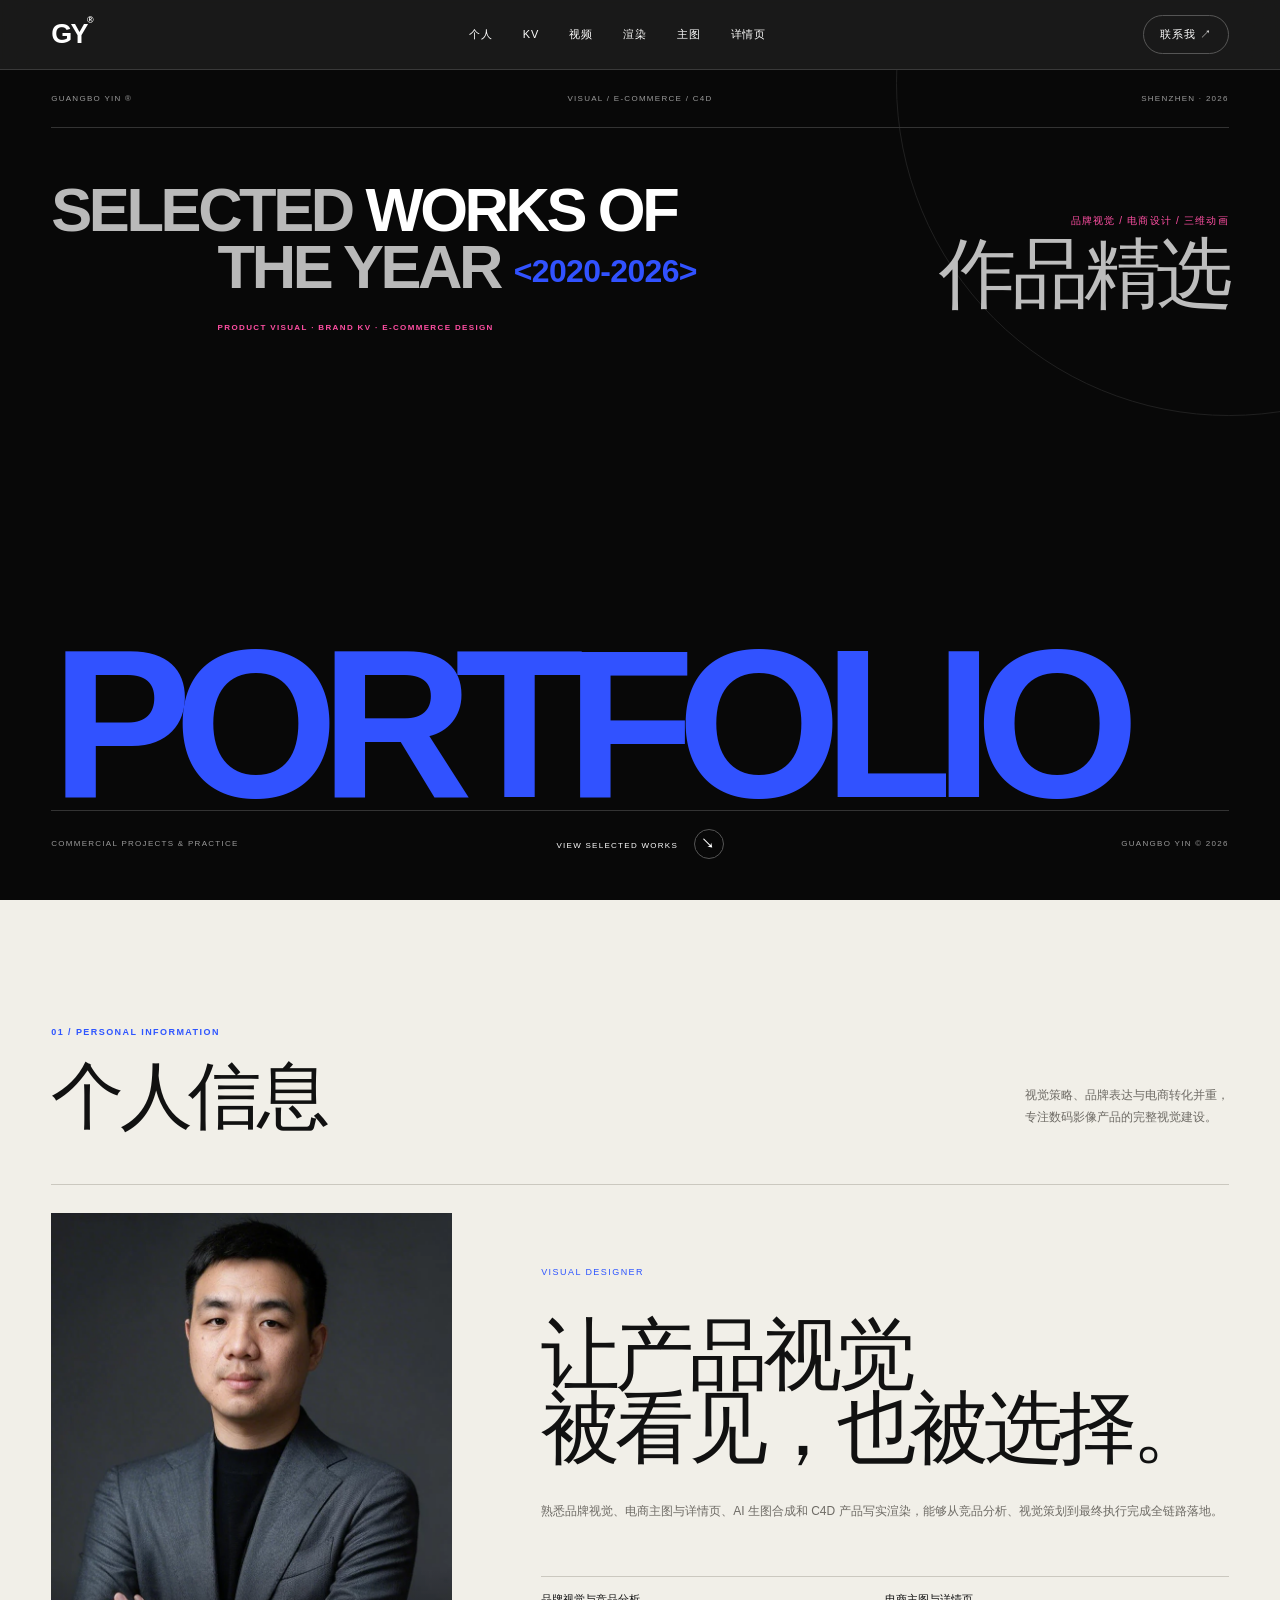
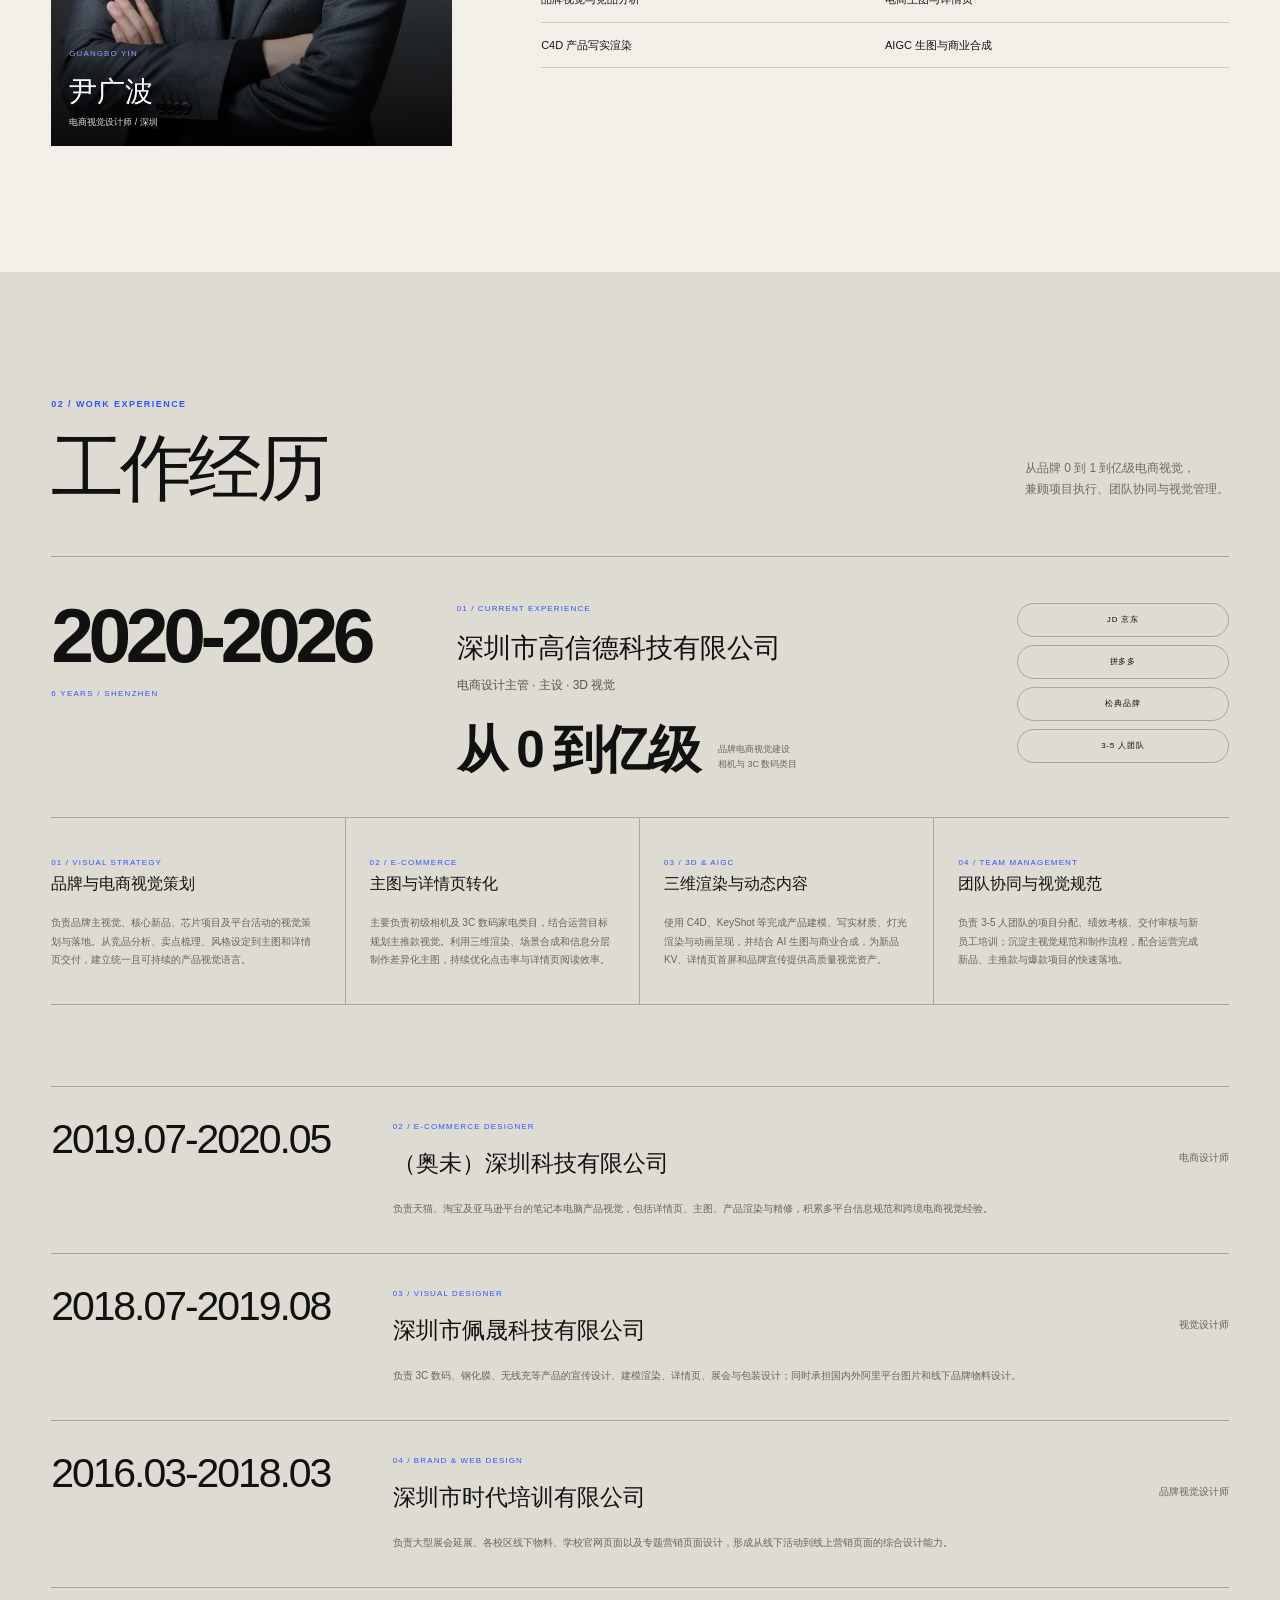
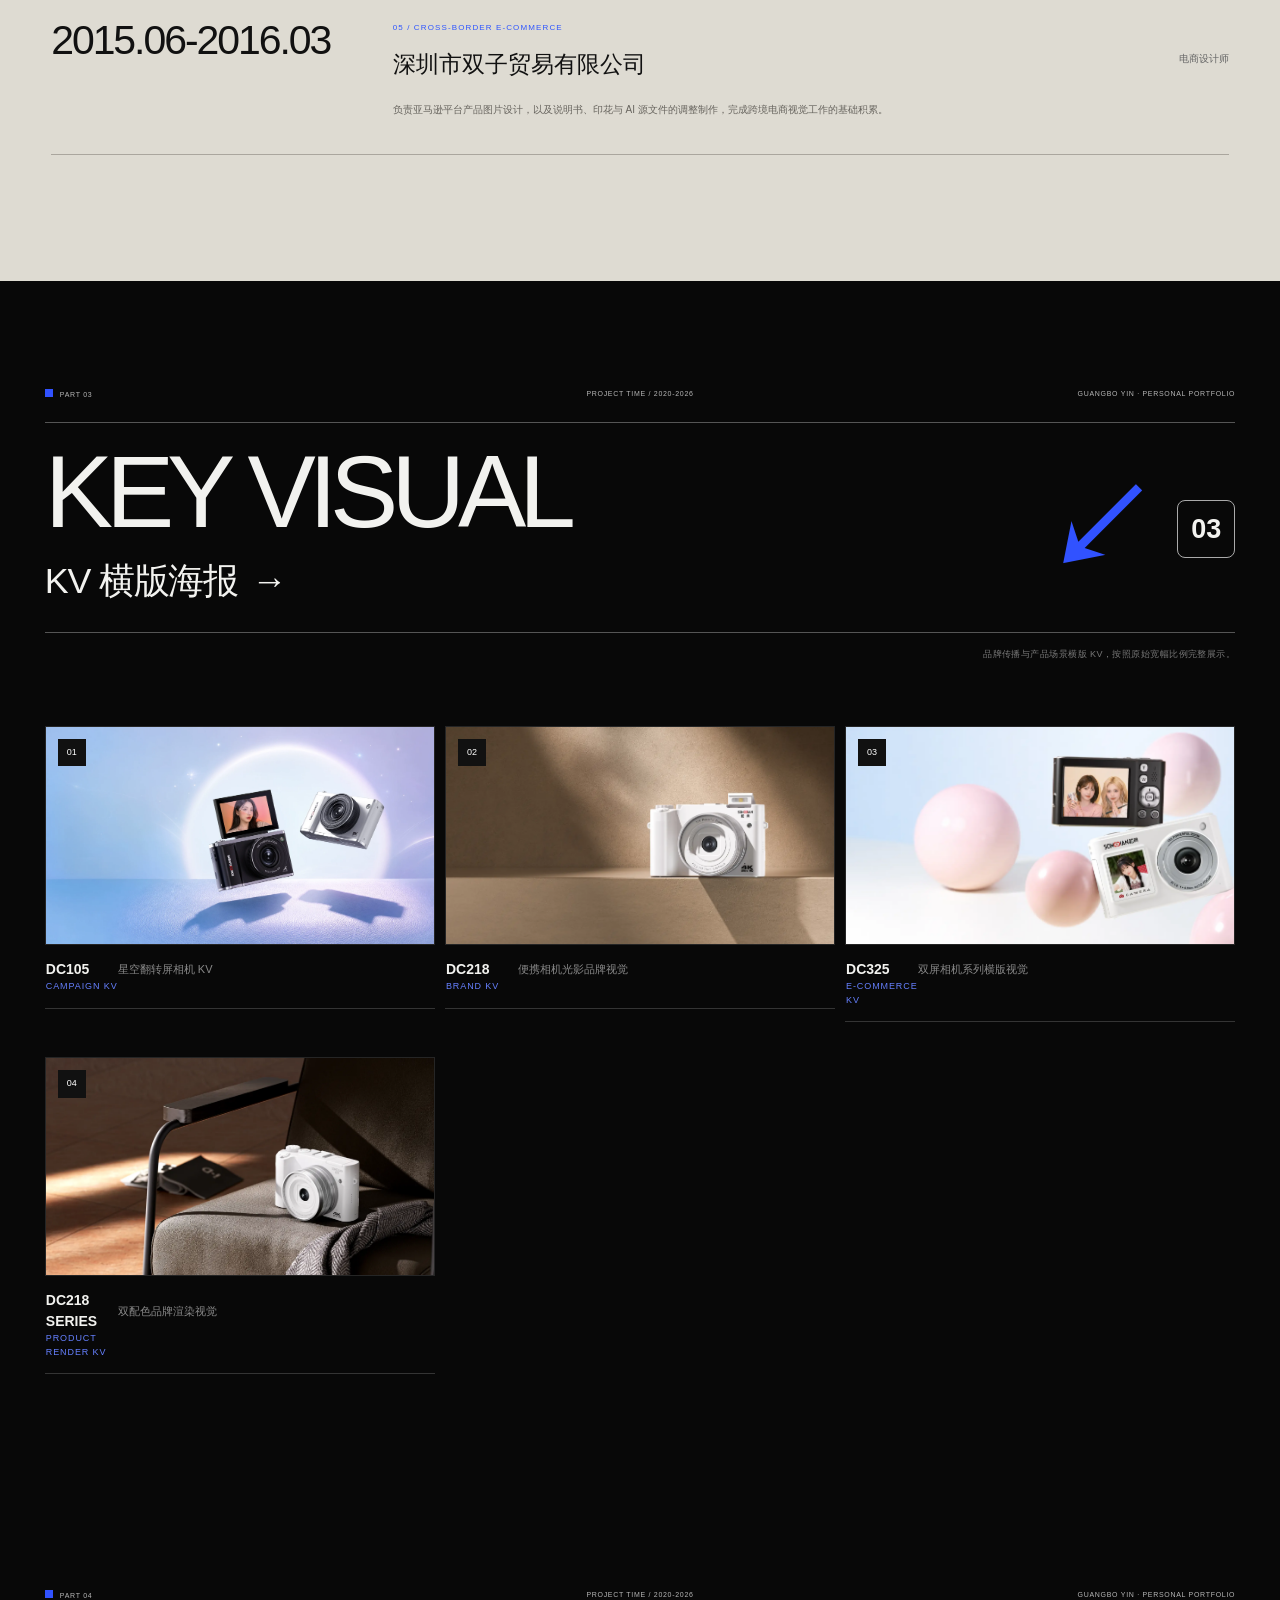
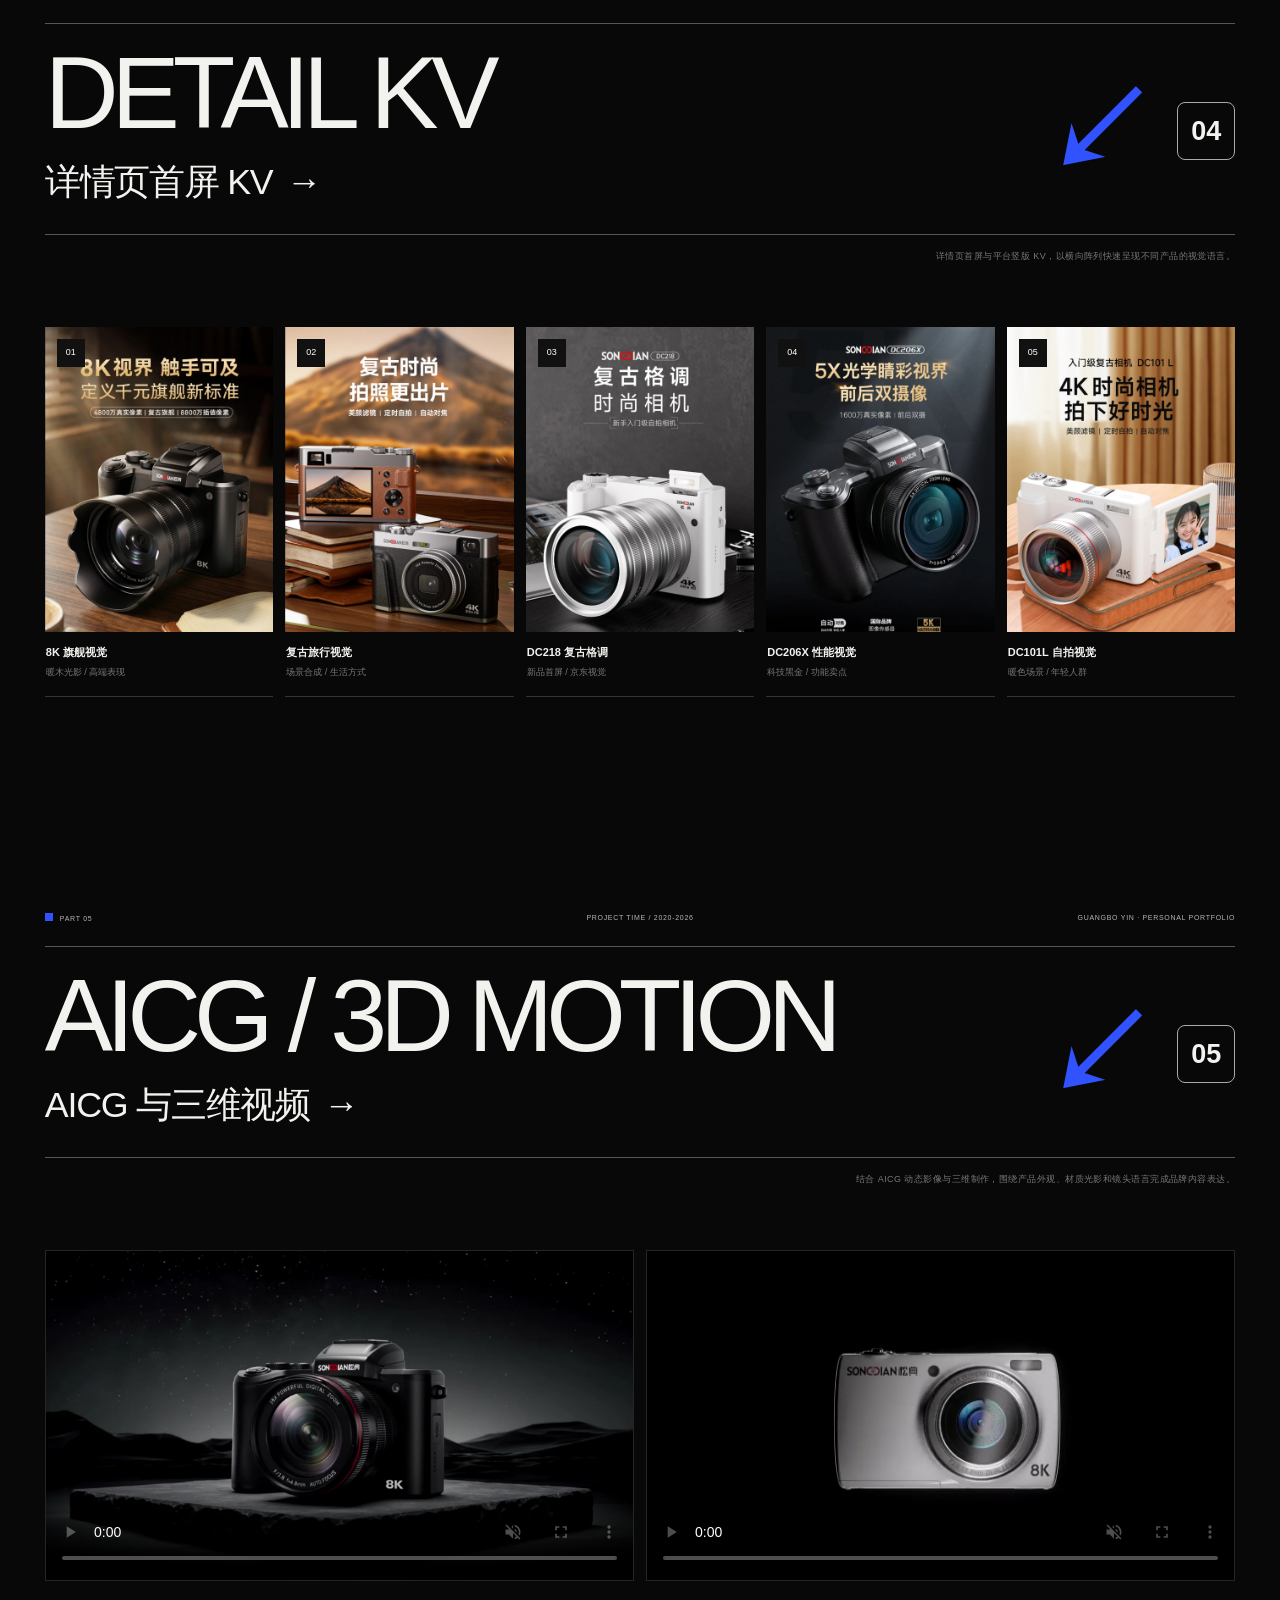
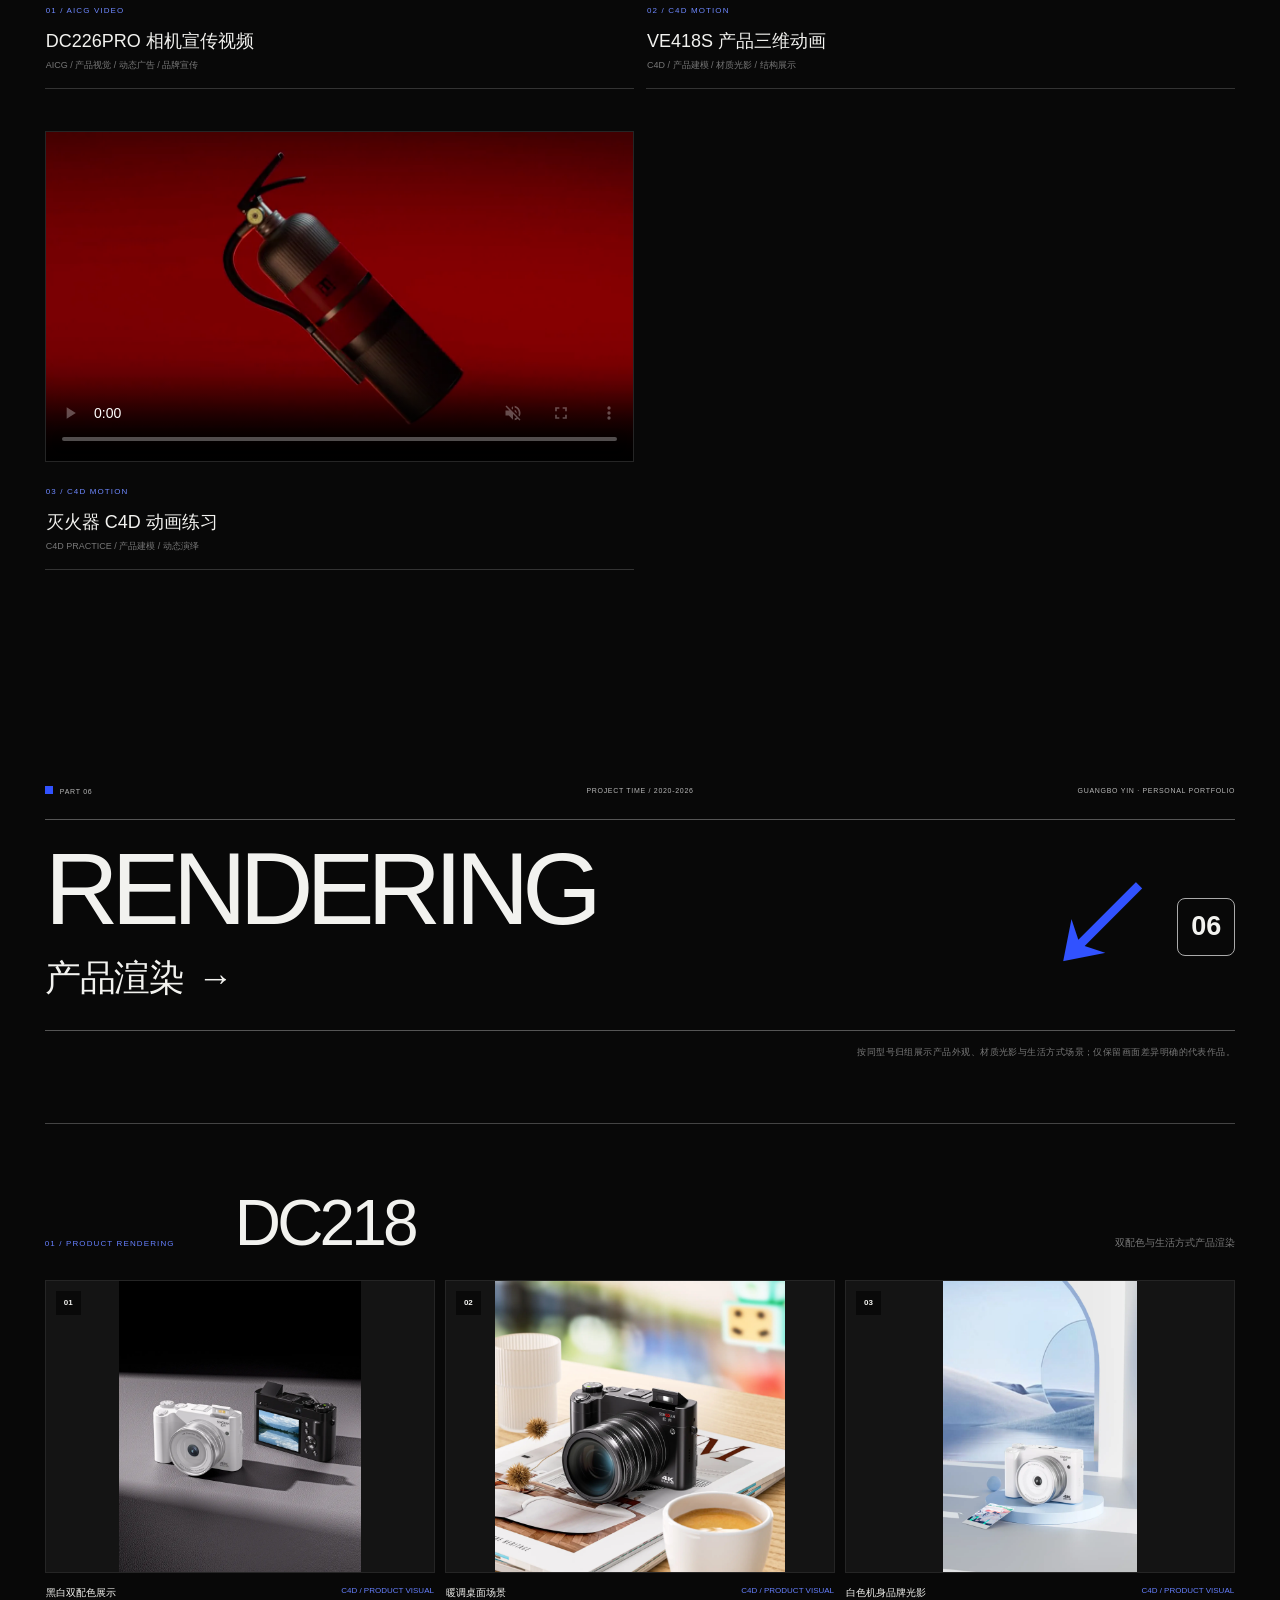
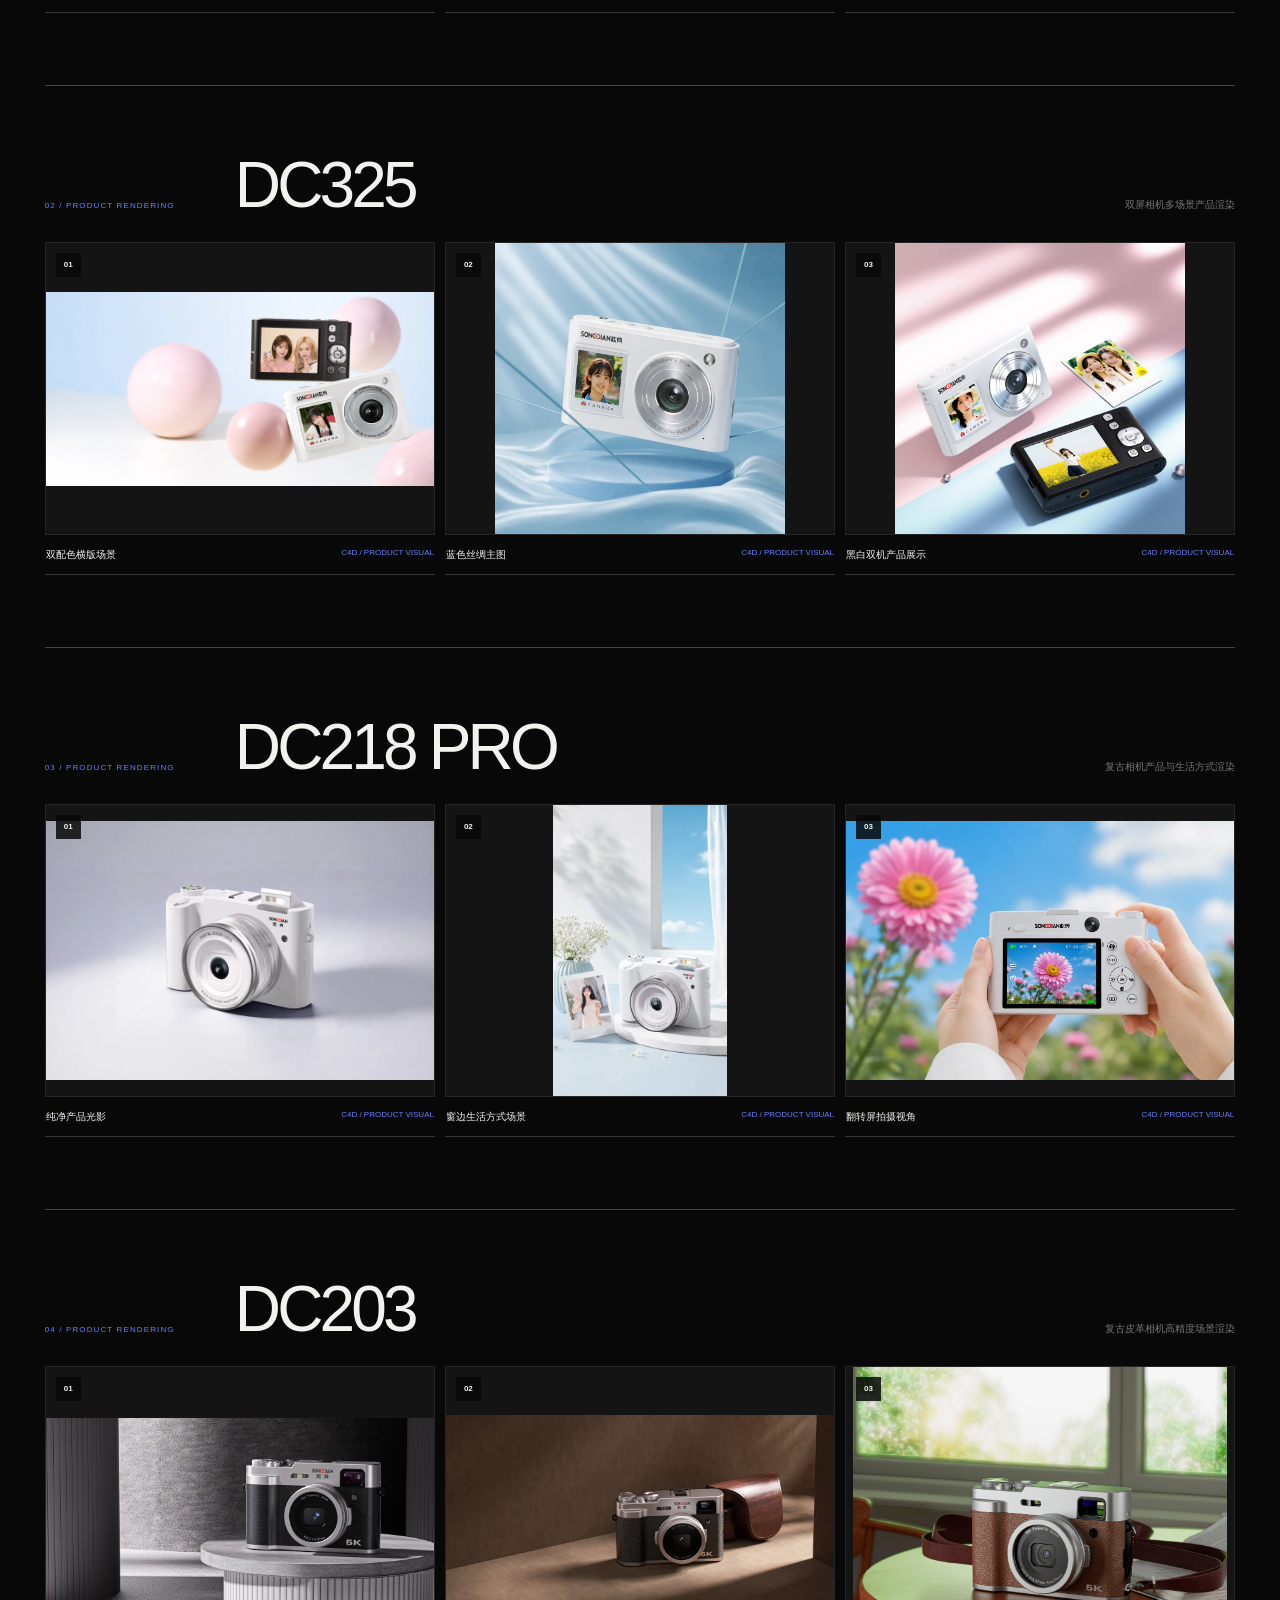
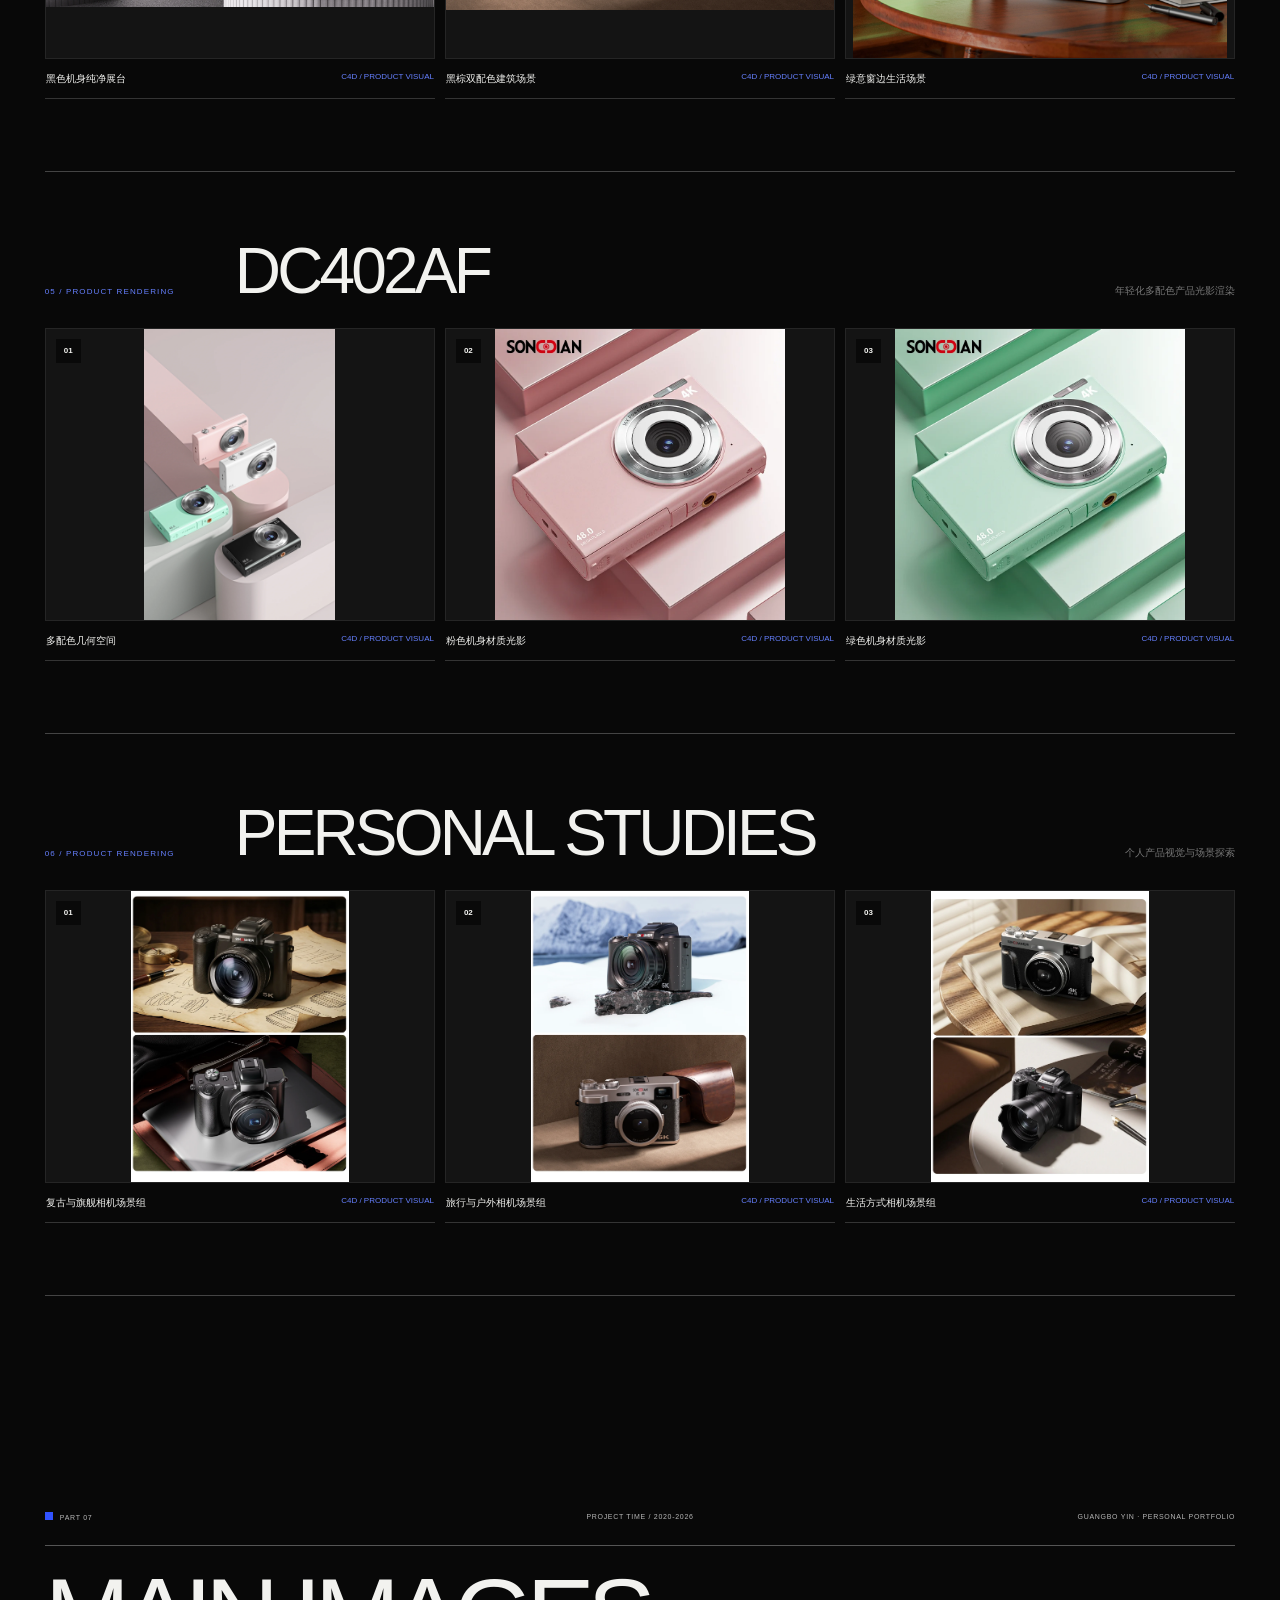
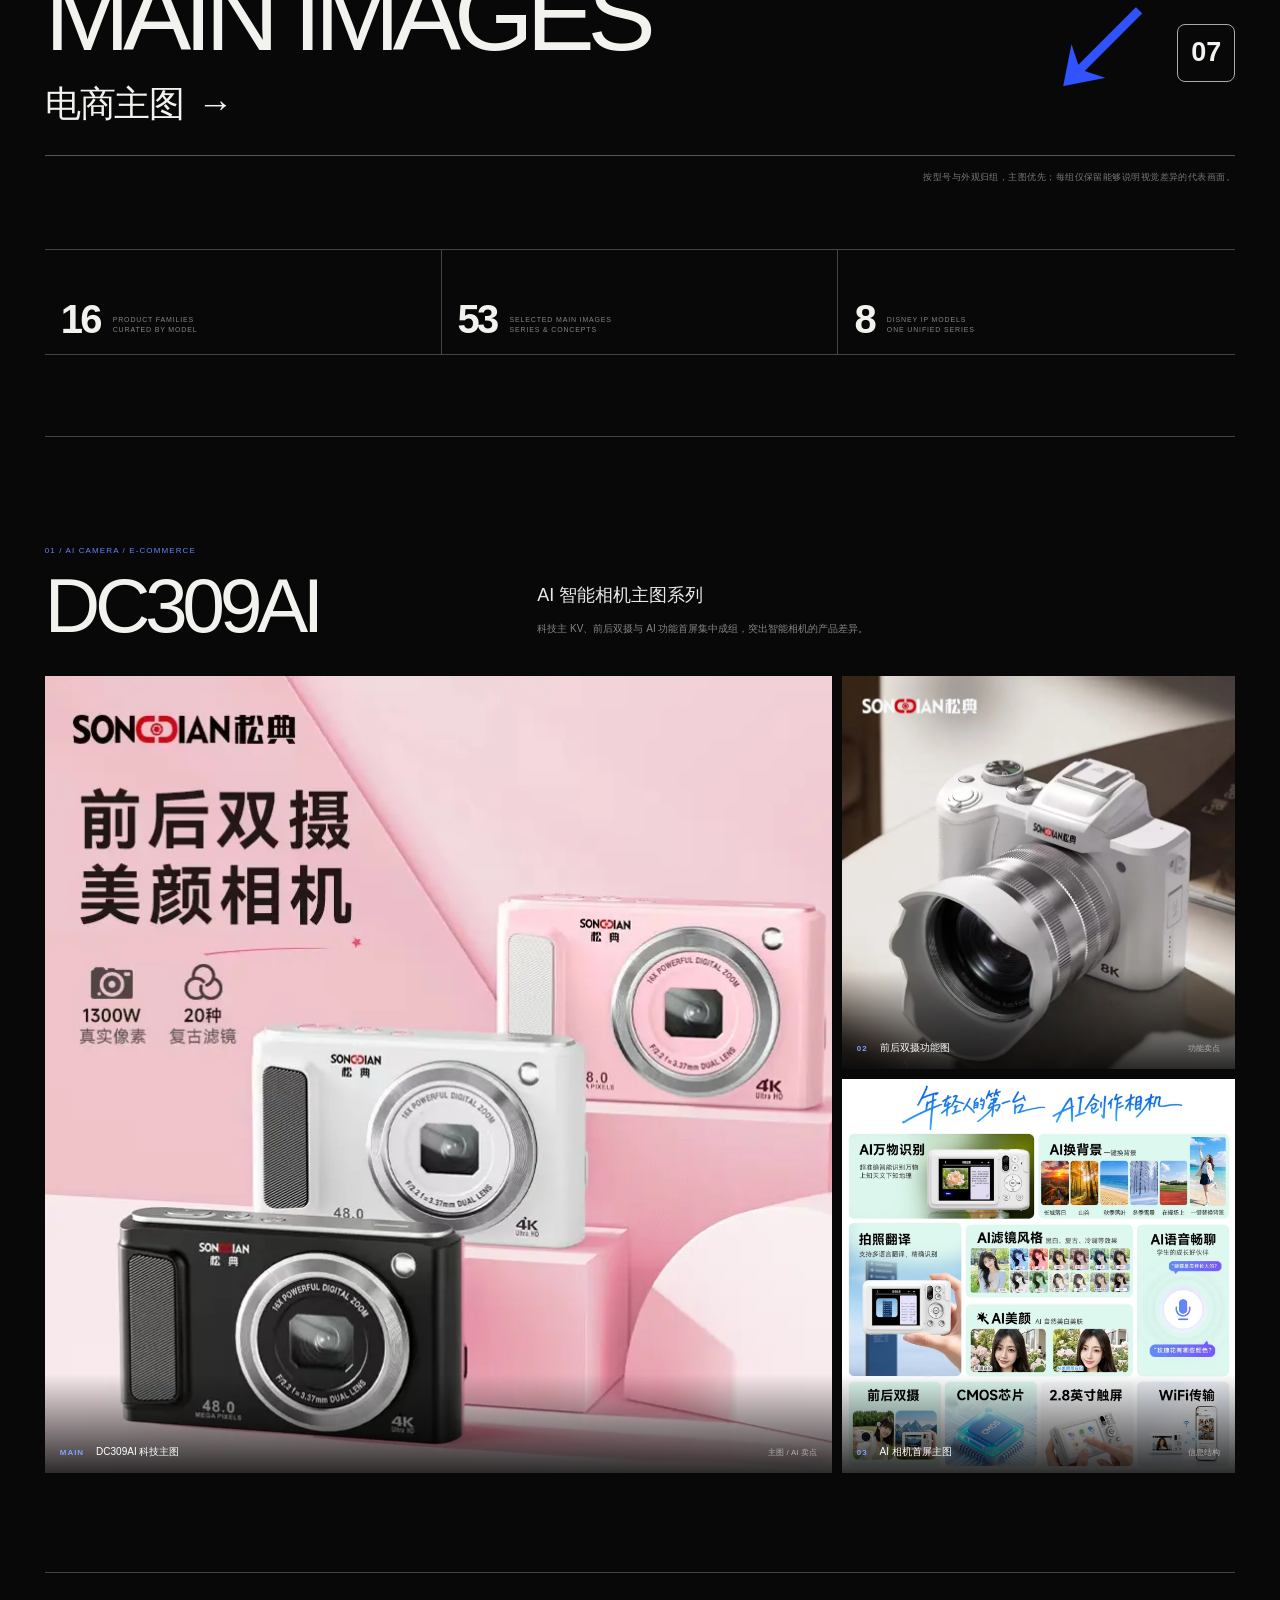
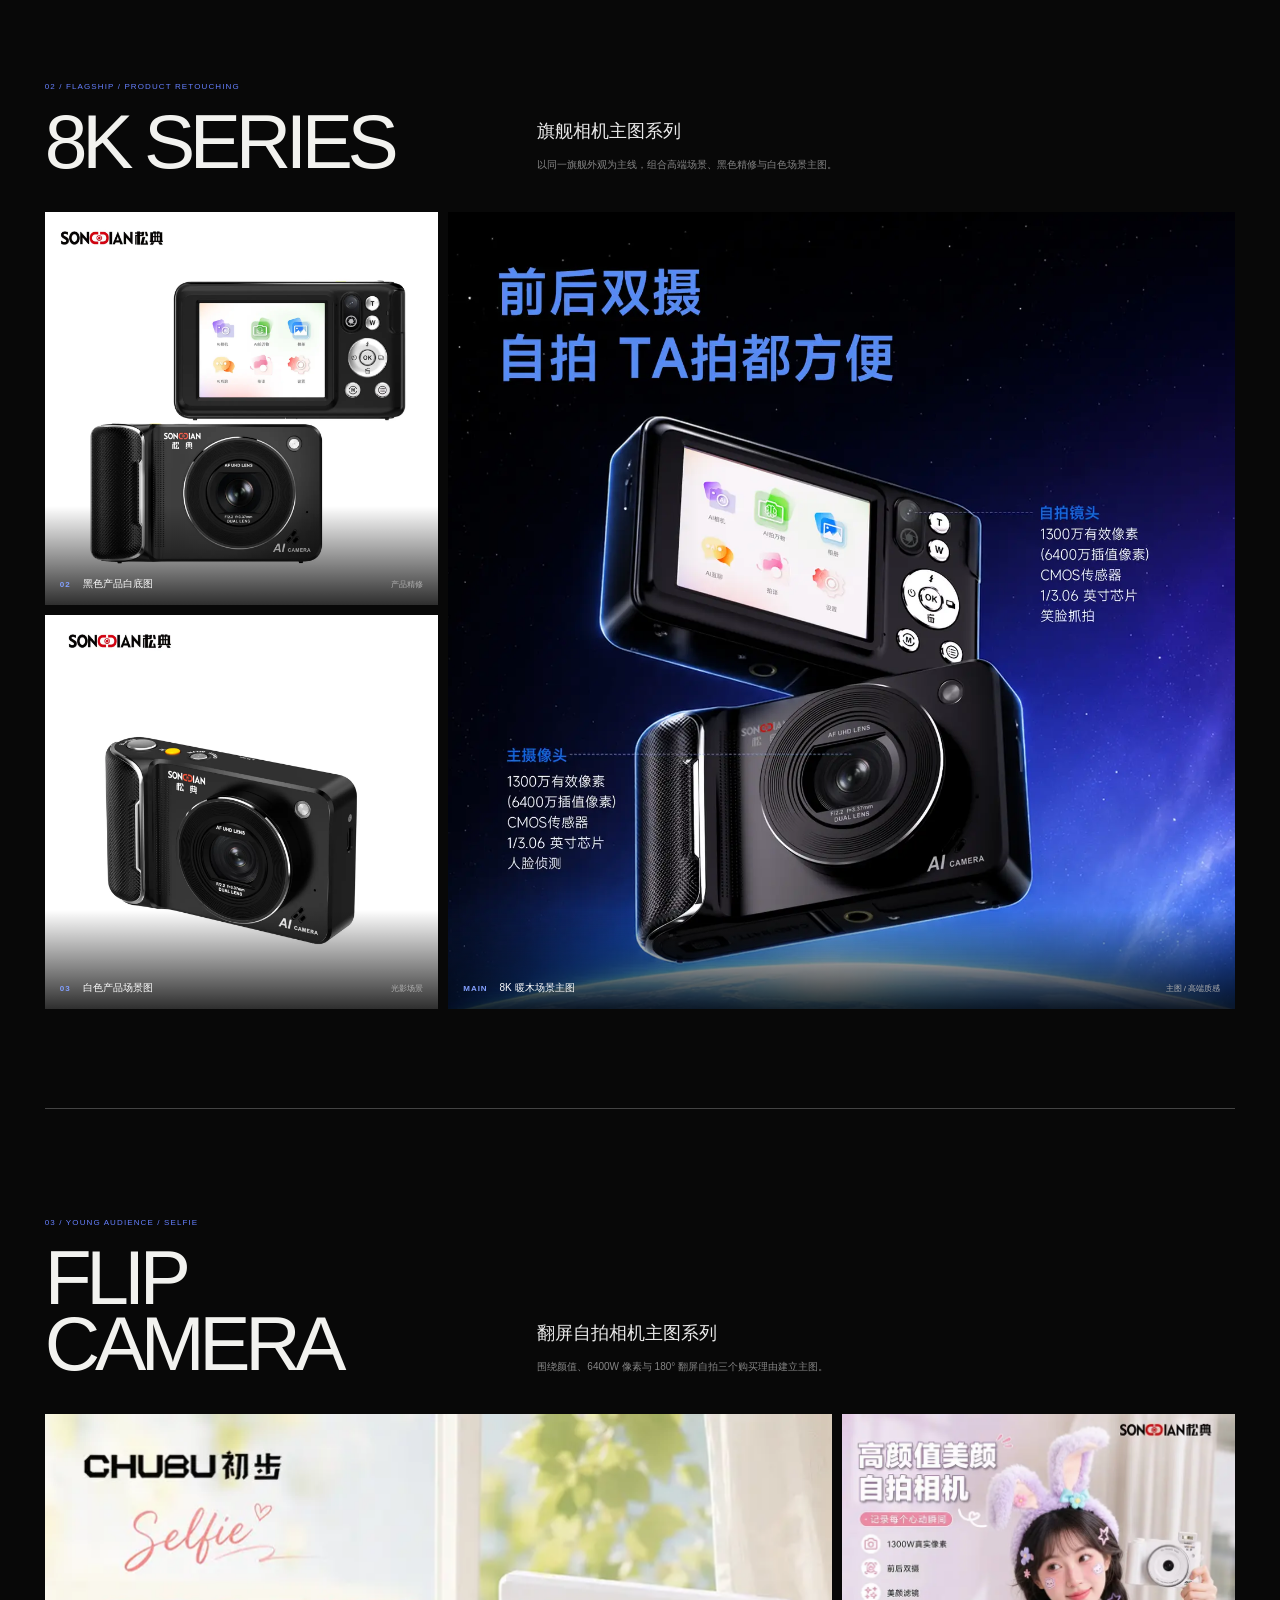
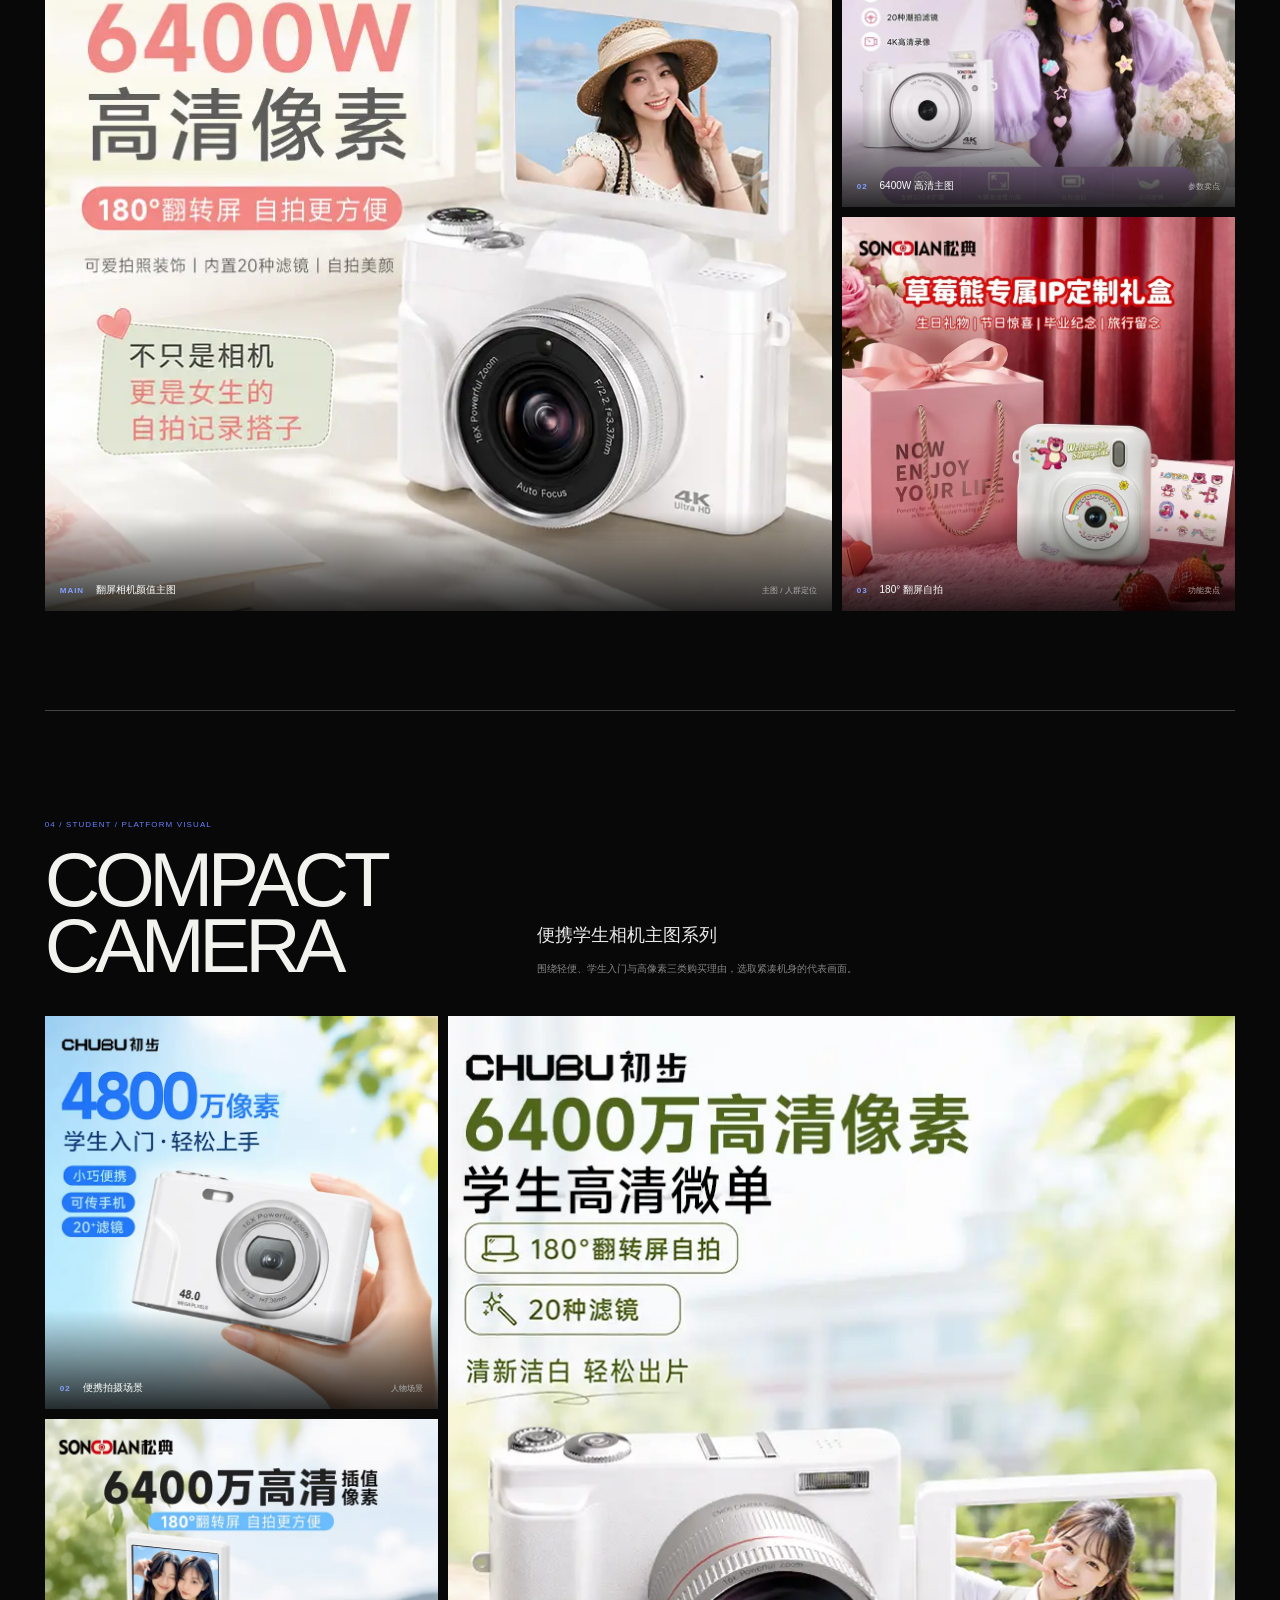
==== commit 665dad94: "Publish responsive portfolio website" ====
--- a/index.html
+++ b/index.html
@@ -1 +1 @@
-<!DOCTYPE html><html lang="zh-CN"><head><meta charSet="utf-8"/><meta name="viewport" content="width=device-width, initial-scale=1"/><link rel="preload" href="/_next/static/media/797e433ab948586e-s.p.08e28id.o-okb.woff2" as="font" crossorigin="" type="font/woff2"/><link rel="preload" href="/_next/static/media/caa3a2e1cccd8315-s.p.09~u27dqhyhd6.woff2" as="font" crossorigin="" type="font/woff2"/><link rel="preload" href="/profile-guangbo-yin.webp" as="image"/><link rel="preload" href="/work/dc105-kv.webp" as="image"/><link rel="stylesheet" href="/_next/static/chunks/10zhrgjt6o48w.css" data-precedence="next"/><link rel="preload" as="script" fetchPriority="low" href="/_next/static/chunks/0rc6psa~eubvw.js"/><script src="/_next/static/chunks/0oo~kbzjwg976.js" async=""></script><script src="/_next/static/chunks/04syw0tyoffp8.js" async=""></script><script src="/_next/static/chunks/turbopack-035gbsc1kk5qy.js" async=""></script><script src="/_next/static/chunks/0wnu0jhene6kd.js" async=""></script><script src="/_next/static/chunks/0x2e9aos6l8j0.js" async=""></script><meta name="next-size-adjust" content=""/><title>尹广波｜品牌视觉 · 电商设计 · 3D视觉</title><meta name="description" content="尹广波的设计师作品集，专注品牌视觉、电商设计与3D视觉。"/><meta name="codex-preview" content="development"/><link rel="shortcut icon" href="/favicon.svg"/><link rel="icon" href="/favicon.svg"/><script src="/_next/static/chunks/03~yq9q893hmn.js" noModule=""></script></head><body class="geist_a71539c9-module__T19VSG__variable geist_mono_8d43a2aa-module__8Li5zG__variable antialiased"><div hidden=""><!--$--><!--/$--></div><main id="top"><header class="site-header"><a class="brand" href="#top">GY<span>®</span></a><nav><a href="#profile">个人</a><a href="#horizontal-kv">KV</a><a href="#c4d">视频</a><a href="#rendering">渲染</a><a href="#main-images">主图</a><a href="#details">详情页</a></nav><a class="header-contact" href="#contact">联系我 ↗</a></header><section class="hero hero-editorial hero-type-only"><div class="type-cover"><div class="type-cover-top"><span>GUANGBO YIN ®</span><span>VISUAL / E-COMMERCE / C4D</span><span>SHENZHEN · 2026</span></div><div class="type-cover-main"><div class="type-cover-copy"><p>SELECTED <b>WORKS OF</b></p><p>THE YEAR <em>&lt;2020-2026&gt;</em></p><small>PRODUCT VISUAL · BRAND KV · E-COMMERCE DESIGN</small></div><div class="type-cover-cn"><span>品牌视觉 / 电商设计 / 三维动画</span><h2>作品精选</h2></div><h1>PORTFOLIO</h1></div><div class="type-cover-foot"><span>COMMERCIAL PROJECTS &amp; PRACTICE</span><a href="#profile">VIEW SELECTED WORKS <b>↘</b></a><span>GUANGBO YIN © 2026</span></div></div></section><section class="profile-section" id="profile"><div class="section-title"><div><p class="eyebrow">01 / PERSONAL INFORMATION</p><h2>个人信息</h2></div><p>视觉策略、品牌表达与电商转化并重，<br/>专注数码影像产品的完整视觉建设。</p></div><div class="profile-intro"><figure class="profile-card"><img src="/profile-guangbo-yin.webp" alt="尹广波个人形象照"/><figcaption><span>GUANGBO YIN</span><h3>尹广波</h3><p>电商视觉设计师 / 深圳</p></figcaption></figure><article class="profile-summary"><span>VISUAL DESIGNER</span><h3>让产品视觉<br/>被看见，也被选择。</h3><p>熟悉品牌视觉、电商主图与详情页、AI 生图合成和 C4D 产品写实渲染，能够从竞品分析、视觉策划到最终执行完成全链路落地。</p><ul><li>品牌视觉与竞品分析</li><li>电商主图与详情页</li><li>C4D 产品写实渲染</li><li>AIGC 生图与商业合成</li></ul></article></div></section><section class="experience-section" id="experience"><div class="section-title"><div><p class="eyebrow">02 / WORK EXPERIENCE</p><h2>工作经历</h2></div><p>从品牌 0 到 1 到亿级电商视觉，<br/>兼顾项目执行、团队协同与视觉管理。</p></div><div class="experience-lead"><div class="experience-period"><b>2020-2026</b><span>6 YEARS / SHENZHEN</span></div><article class="experience-role"><p>01 / CURRENT EXPERIENCE</p><h3>深圳市高信德科技有限公司</h3><h4>电商设计主管 · 主设 · 3D 视觉</h4><div class="experience-achievement"><strong>从 0 到亿级</strong><span>品牌电商视觉建设<br/>相机与 3C 数码类目</span></div></article><div class="experience-tags"><span>JD 京东</span><span>拼多多</span><span>松典品牌</span><span>3-5 人团队</span></div></div><div class="experience-detail-grid"><article><span>01 / VISUAL STRATEGY</span><h4>品牌与电商视觉策划</h4><p>负责品牌主视觉、核心新品、芯片项目及平台活动的视觉策划与落地。从竞品分析、卖点梳理、风格设定到主图和详情页交付，建立统一且可持续的产品视觉语言。</p></article><article><span>02 / E-COMMERCE</span><h4>主图与详情页转化</h4><p>主要负责初级相机及 3C 数码家电类目，结合运营目标规划主推款视觉。利用三维渲染、场景合成和信息分层制作差异化主图，持续优化点击率与详情页阅读效率。</p></article><article><span>03 / 3D &amp; AIGC</span><h4>三维渲染与动态内容</h4><p>使用 C4D、KeyShot 等完成产品建模、写实材质、灯光渲染与动画呈现，并结合 AI 生图与商业合成，为新品 KV、详情页首屏和品牌宣传提供高质量视觉资产。</p></article><article><span>04 / TEAM MANAGEMENT</span><h4>团队协同与视觉规范</h4><p>负责 3-5 人团队的项目分配、绩效考核、交付审核与新员工培训；沉淀主视觉规范和制作流程，配合运营完成新品、主推款与爆款项目的快速落地。</p></article></div><div class="career-timeline"><article><time>2019.07-2020.05</time><div><span>02 / E-COMMERCE DESIGNER</span><h3>（奥未）深圳科技有限公司</h3><h4>电商设计师</h4><p>负责天猫、淘宝及亚马逊平台的笔记本电脑产品视觉，包括详情页、主图、产品渲染与精修，积累多平台信息规范和跨境电商视觉经验。</p></div></article><article><time>2018.07-2019.08</time><div><span>03 / VISUAL DESIGNER</span><h3>深圳市佩晟科技有限公司</h3><h4>视觉设计师</h4><p>负责 3C 数码、钢化膜、无线充等产品的宣传设计、建模渲染、详情页、展会与包装设计；同时承担国内外阿里平台图片和线下品牌物料设计。</p></div></article><article><time>2016.03-2018.03</time><div><span>04 / BRAND &amp; WEB DESIGN</span><h3>深圳市时代培训有限公司</h3><h4>品牌视觉设计师</h4><p>负责大型展会延展、各校区线下物料、学校官网页面以及专题营销页面设计，形成从线下活动到线上营销页面的综合设计能力。</p></div></article><article><time>2015.06-2016.03</time><div><span>05 / CROSS-BORDER E-COMMERCE</span><h3>深圳市双子贸易有限公司</h3><h4>电商设计师</h4><p>负责亚马逊平台产品图片设计，以及说明书、印花与 AI 源文件的调整制作，完成跨境电商视觉工作的基础积累。</p></div></article></div></section><section class="render-section" id="horizontal-kv"><header class="chapter-head"><div class="chapter-meta"><span><i></i>PART <!-- -->03</span><span>PROJECT TIME / 2020-2026</span><span>GUANGBO YIN · PERSONAL PORTFOLIO</span></div><div class="chapter-title"><div><h2>KEY VISUAL</h2><h3>KV 横版海报<b>→</b></h3></div><div class="chapter-mark"><strong>↙</strong><em>03</em></div></div><p>品牌传播与产品场景横版 KV，按照原始宽幅比例完整展示。</p></header><div class="horizontal-kv-list"><figure><div><img src="/work/dc105-kv.webp" alt="星空翻转屏相机 KV" loading="eager"/><span>01</span></div><figcaption><b>DC105</b><p>星空翻转屏相机 KV</p><em>CAMPAIGN KV</em></figcaption></figure><figure><div><img src="/work/dc218-hero.webp" alt="便携相机光影品牌视觉" loading="lazy"/><span>02</span></div><figcaption><b>DC218</b><p>便携相机光影品牌视觉</p><em>BRAND KV</em></figcaption></figure><figure><div><img src="/work/dc325-hero.webp" alt="双屏相机系列横版视觉" loading="lazy"/><span>03</span></div><figcaption><b>DC325</b><p>双屏相机系列横版视觉</p><em>E-COMMERCE KV</em></figcaption></figure><figure><div><img src="/collections/render-07.webp" alt="双配色品牌渲染视觉" loading="lazy"/><span>04</span></div><figcaption><b>DC218 SERIES</b><p>双配色品牌渲染视觉</p><em>PRODUCT RENDER KV</em></figcaption></figure></div></section><section class="detail-kv-section" id="detail-kv"><header class="chapter-head"><div class="chapter-meta"><span><i></i>PART <!-- -->04</span><span>PROJECT TIME / 2020-2026</span><span>GUANGBO YIN · PERSONAL PORTFOLIO</span></div><div class="chapter-title"><div><h2>DETAIL KV</h2><h3>详情页首屏 KV<b>→</b></h3></div><div class="chapter-mark"><strong>↙</strong><em>04</em></div></div><p>详情页首屏与平台竖版 KV，以横向阵列快速呈现不同产品的视觉语言。</p></header><div class="detail-kv-grid"><figure><div><img src="/media/kv-8k.webp" alt="8K 旗舰视觉" loading="lazy"/><span>01</span></div><figcaption><b>8K 旗舰视觉</b><p>暖木光影 / 高端表现</p></figcaption></figure><figure><div><img src="/media/kv-retro.webp" alt="复古旅行视觉" loading="lazy"/><span>02</span></div><figcaption><b>复古旅行视觉</b><p>场景合成 / 生活方式</p></figcaption></figure><figure><div><img src="/media/kv-dc218.webp" alt="DC218 复古格调" loading="lazy"/><span>03</span></div><figcaption><b>DC218 复古格调</b><p>新品首屏 / 京东视觉</p></figcaption></figure><figure><div><img src="/media/kv-dc206x.webp" alt="DC206X 性能视觉" loading="lazy"/><span>04</span></div><figcaption><b>DC206X 性能视觉</b><p>科技黑金 / 功能卖点</p></figcaption></figure><figure><div><img src="/media/kv-dc101l.webp" alt="DC101L 自拍视觉" loading="lazy"/><span>05</span></div><figcaption><b>DC101L 自拍视觉</b><p>暖色场景 / 年轻人群</p></figcaption></figure></div></section><section class="visual-section" id="c4d"><header class="chapter-head"><div class="chapter-meta"><span><i></i>PART <!-- -->05</span><span>PROJECT TIME / 2020-2026</span><span>GUANGBO YIN · PERSONAL PORTFOLIO</span></div><div class="chapter-title"><div><h2>3D MOTION</h2><h3>C4D 三维视频<b>→</b></h3></div><div class="chapter-mark"><strong>↙</strong><em>05</em></div></div><p>围绕产品结构、材质、光影和镜头运动，展示从建模渲染到动态呈现的能力。</p></header><div class="motion-grid c4d-grid"><figure><video controls="" muted="" loop="" playsInline="" preload="metadata" poster="/media/ve418s-poster.webp"><source src="/media/ve418s-motion.mp4" type="video/mp4"/></video><figcaption><span>01<!-- --> / C4D MOTION</span><h3>VE418S 产品三维动画</h3><p>C4D / 产品建模 / 材质光影 / 结构展示</p></figcaption></figure><figure><video controls="" muted="" loop="" playsInline="" preload="metadata" poster="/media/c4d-extinguisher-poster.webp"><source src="/media/c4d-extinguisher.mp4" type="video/mp4"/></video><figcaption><span>02<!-- --> / C4D MOTION</span><h3>灭火器 C4D 动画练习</h3><p>C4D PRACTICE / 产品建模 / 动态演绎</p></figcaption></figure></div></section><section class="rendering-section" id="rendering"><header class="chapter-head"><div class="chapter-meta"><span><i></i>PART <!-- -->06</span><span>PROJECT TIME / 2020-2026</span><span>GUANGBO YIN · PERSONAL PORTFOLIO</span></div><div class="chapter-title"><div><h2>RENDERING</h2><h3>产品渲染<b>→</b></h3></div><div class="chapter-mark"><strong>↙</strong><em>06</em></div></div><p>按同型号归组展示产品外观、材质光影与生活方式场景；仅保留画面差异明确的代表作品。</p></header><div class="rendering-groups"><article><header><span>01<!-- --> / PRODUCT RENDERING</span><h3>DC218</h3><p>双配色与生活方式产品渲染</p></header><div class="rendering-gallery"><figure><div><img src="/new-cases/rendering/dc218-colors.webp" alt="DC218 黑白双配色展示" loading="lazy"/><b>01</b></div><figcaption><span>黑白双配色展示</span><em>C4D / PRODUCT VISUAL</em></figcaption></figure><figure><div><img src="/new-cases/rendering/dc218-scene.webp" alt="DC218 暖调桌面场景" loading="lazy"/><b>02</b></div><figcaption><span>暖调桌面场景</span><em>C4D / PRODUCT VISUAL</em></figcaption></figure><figure><div><img src="/new-cases/rendering/dc218-kv.webp" alt="DC218 白色机身品牌光影" loading="lazy"/><b>03</b></div><figcaption><span>白色机身品牌光影</span><em>C4D / PRODUCT VISUAL</em></figcaption></figure></div></article><article><header><span>02<!-- --> / PRODUCT RENDERING</span><h3>DC325</h3><p>双屏相机多场景产品渲染</p></header><div class="rendering-gallery"><figure><div><img src="/new-cases/rendering/dc325-banner.webp" alt="DC325 双配色横版场景" loading="lazy"/><b>01</b></div><figcaption><span>双配色横版场景</span><em>C4D / PRODUCT VISUAL</em></figcaption></figure><figure><div><img src="/new-cases/rendering/dc325-blue.webp" alt="DC325 蓝色丝绸主图" loading="lazy"/><b>02</b></div><figcaption><span>蓝色丝绸主图</span><em>C4D / PRODUCT VISUAL</em></figcaption></figure><figure><div><img src="/new-cases/rendering/dc325-black.webp" alt="DC325 黑白双机产品展示" loading="lazy"/><b>03</b></div><figcaption><span>黑白双机产品展示</span><em>C4D / PRODUCT VISUAL</em></figcaption></figure></div></article><article><header><span>03<!-- --> / PRODUCT RENDERING</span><h3>DC218 PRO</h3><p>复古相机产品与生活方式渲染</p></header><div class="rendering-gallery"><figure><div><img src="/new-cases/rendering/dc218pro-clean.webp" alt="DC218 PRO 纯净产品光影" loading="lazy"/><b>01</b></div><figcaption><span>纯净产品光影</span><em>C4D / PRODUCT VISUAL</em></figcaption></figure><figure><div><img src="/new-cases/rendering/dc218pro-window.webp" alt="DC218 PRO 窗边生活方式场景" loading="lazy"/><b>02</b></div><figcaption><span>窗边生活方式场景</span><em>C4D / PRODUCT VISUAL</em></figcaption></figure><figure><div><img src="/new-cases/rendering/dc218pro-screen.webp" alt="DC218 PRO 翻转屏拍摄视角" loading="lazy"/><b>03</b></div><figcaption><span>翻转屏拍摄视角</span><em>C4D / PRODUCT VISUAL</em></figcaption></figure></div></article><article><header><span>04<!-- --> / PRODUCT RENDERING</span><h3>DC203</h3><p>复古皮革相机高精度场景渲染</p></header><div class="rendering-gallery"><figure><div><img src="/new-cases/dc203-2026/dc203-render-wide-black.webp" alt="DC203 黑色机身纯净展台" loading="lazy"/><b>01</b></div><figcaption><span>黑色机身纯净展台</span><em>C4D / PRODUCT VISUAL</em></figcaption></figure><figure><div><img src="/new-cases/dc203-2026/dc203-render-wide-brown.webp" alt="DC203 黑棕双配色建筑场景" loading="lazy"/><b>02</b></div><figcaption><span>黑棕双配色建筑场景</span><em>C4D / PRODUCT VISUAL</em></figcaption></figure><figure><div><img src="/new-cases/dc203-2026/dc203-render-green.webp" alt="DC203 绿意窗边生活场景" loading="lazy"/><b>03</b></div><figcaption><span>绿意窗边生活场景</span><em>C4D / PRODUCT VISUAL</em></figcaption></figure></div></article><article><header><span>05<!-- --> / PRODUCT RENDERING</span><h3>DC402AF</h3><p>年轻化多配色产品光影渲染</p></header><div class="rendering-gallery"><figure><div><img src="/new-cases/dc402af/dc402af-render-family.webp" alt="DC402AF 多配色几何空间" loading="lazy"/><b>01</b></div><figcaption><span>多配色几何空间</span><em>C4D / PRODUCT VISUAL</em></figcaption></figure><figure><div><img src="/new-cases/dc402af/dc402af-render-pink.webp" alt="DC402AF 粉色机身材质光影" loading="lazy"/><b>02</b></div><figcaption><span>粉色机身材质光影</span><em>C4D / PRODUCT VISUAL</em></figcaption></figure><figure><div><img src="/new-cases/dc402af/dc402af-render-green.webp" alt="DC402AF 绿色机身材质光影" loading="lazy"/><b>03</b></div><figcaption><span>绿色机身材质光影</span><em>C4D / PRODUCT VISUAL</em></figcaption></figure></div></article><article><header><span>06<!-- --> / PRODUCT RENDERING</span><h3>PERSONAL STUDIES</h3><p>个人产品视觉与场景探索</p></header><div class="rendering-gallery"><figure><div><img src="/new-cases/personal-showcase/camera-study-01.webp" alt="PERSONAL STUDIES 复古与旗舰相机场景组" loading="lazy"/><b>01</b></div><figcaption><span>复古与旗舰相机场景组</span><em>C4D / PRODUCT VISUAL</em></figcaption></figure><figure><div><img src="/new-cases/personal-showcase/camera-study-02.webp" alt="PERSONAL STUDIES 旅行与户外相机场景组" loading="lazy"/><b>02</b></div><figcaption><span>旅行与户外相机场景组</span><em>C4D / PRODUCT VISUAL</em></figcaption></figure><figure><div><img src="/new-cases/personal-showcase/camera-study-03.webp" alt="PERSONAL STUDIES 生活方式相机场景组" loading="lazy"/><b>03</b></div><figcaption><span>生活方式相机场景组</span><em>C4D / PRODUCT VISUAL</em></figcaption></figure></div></article></div></section><section class="classified-section" id="main-images"><header class="chapter-head"><div class="chapter-meta"><span><i></i>PART <!-- -->07</span><span>PROJECT TIME / 2020-2026</span><span>GUANGBO YIN · PERSONAL PORTFOLIO</span></div><div class="chapter-title"><div><h2>MAIN IMAGES</h2><h3>电商主图<b>→</b></h3></div><div class="chapter-mark"><strong>↙</strong><em>07</em></div></div><p>按型号与外观归组，主图优先；每组仅保留能够说明视觉差异的代表画面。</p></header><div class="product-overview"><p><b>16</b><span>PRODUCT FAMILIES<br/>CURATED BY MODEL</span></p><p><b>53</b><span>SELECTED MAIN IMAGES<br/>SERIES &amp; CONCEPTS</span></p><p><b>8</b><span>DISNEY IP MODELS<br/>ONE UNIFIED SERIES</span></p></div><div class="product-groups"><article class="product-group "><header class="product-heading"><div><span>01<!-- --> / <!-- -->AI CAMERA / E-COMMERCE</span><h3>DC309AI</h3></div><div><h4>AI 智能相机主图系列</h4><p>科技主 KV、前后双摄与 AI 功能首屏集中成组，突出智能相机的产品差异。</p></div></header><div class="product-gallery support-2"><button class="product-cover " aria-label="放大查看 DC309AI 科技主图"><img src="/collections/keyvisual-03.webp" alt="DC309AI 科技主图" loading="lazy"/><span><b>MAIN</b><em>DC309AI 科技主图</em><i>主图 / AI 卖点</i></span></button><div class="product-support"><button class="" aria-label="放大查看 前后双摄功能图"><img src="/collections/keyvisual-04.webp" alt="前后双摄功能图" loading="lazy"/><span><b>02</b><em>前后双摄功能图</em><i>功能卖点</i></span></button><button class="" aria-label="放大查看 AI 相机首屏主图"><img src="/details/dc309ai-cover.webp" alt="AI 相机首屏主图" loading="lazy"/><span><b>03</b><em>AI 相机首屏主图</em><i>信息结构</i></span></button></div></div></article><article class="product-group reverse"><header class="product-heading"><div><span>02<!-- --> / <!-- -->FLAGSHIP / PRODUCT RETOUCHING</span><h3>8K SERIES</h3></div><div><h4>旗舰相机主图系列</h4><p>以同一旗舰外观为主线，组合高端场景、黑色精修与白色场景主图。</p></div></header><div class="product-gallery support-2"><button class="product-cover " aria-label="放大查看 8K 暖木场景主图"><img src="/collections/keyvisual-10.webp" alt="8K 暖木场景主图" loading="lazy"/><span><b>MAIN</b><em>8K 暖木场景主图</em><i>主图 / 高端质感</i></span></button><div class="product-support"><button class="contain" aria-label="放大查看 黑色产品白底图"><img src="/collections/keyvisual-01.webp" alt="黑色产品白底图" loading="lazy"/><span><b>02</b><em>黑色产品白底图</em><i>产品精修</i></span></button><button class="" aria-label="放大查看 白色产品场景图"><img src="/collections/keyvisual-02.webp" alt="白色产品场景图" loading="lazy"/><span><b>03</b><em>白色产品场景图</em><i>光影场景</i></span></button></div></div></article><article class="product-group "><header class="product-heading"><div><span>03<!-- --> / <!-- -->YOUNG AUDIENCE / SELFIE</span><h3>FLIP CAMERA</h3></div><div><h4>翻屏自拍相机主图系列</h4><p>围绕颜值、6400W 像素与 180° 翻屏自拍三个购买理由建立主图。</p></div></header><div class="product-gallery support-2"><button class="product-cover " aria-label="放大查看 翻屏相机颜值主图"><img src="/collections/aigg-main-01.webp" alt="翻屏相机颜值主图" loading="lazy"/><span><b>MAIN</b><em>翻屏相机颜值主图</em><i>主图 / 人群定位</i></span></button><div class="product-support"><button class="" aria-label="放大查看 6400W 高清主图"><img src="/collections/aigg-main-02.webp" alt="6400W 高清主图" loading="lazy"/><span><b>02</b><em>6400W 高清主图</em><i>参数卖点</i></span></button><button class="" aria-label="放大查看 180° 翻屏自拍"><img src="/collections/aigg-main-03.webp" alt="180° 翻屏自拍" loading="lazy"/><span><b>03</b><em>180° 翻屏自拍</em><i>功能卖点</i></span></button></div></div></article><article class="product-group reverse"><header class="product-heading"><div><span>04<!-- --> / <!-- -->STUDENT / PLATFORM VISUAL</span><h3>COMPACT CAMERA</h3></div><div><h4>便携学生相机主图系列</h4><p>围绕轻便、学生入门与高像素三类购买理由，选取紧凑机身的代表画面。</p></div></header><div class="product-gallery support-2"><button class="product-cover " aria-label="放大查看 4800W 学生相机主图"><img src="/collections/aigg-main-05.webp" alt="4800W 学生相机主图" loading="lazy"/><span><b>MAIN</b><em>4800W 学生相机主图</em><i>主图 / 学生人群</i></span></button><div class="product-support"><button class="" aria-label="放大查看 便携拍摄场景"><img src="/collections/aigg-main-06.webp" alt="便携拍摄场景" loading="lazy"/><span><b>02</b><em>便携拍摄场景</em><i>人物场景</i></span></button><button class="" aria-label="放大查看 轻便机身产品图"><img src="/collections/aigg-main-08.webp" alt="轻便机身产品图" loading="lazy"/><span><b>03</b><em>轻便机身产品图</em><i>产品卖点</i></span></button></div></div></article><article class="product-group "><header class="product-heading"><div><span>05<!-- --> / <!-- -->JD / SERIES VISUAL</span><h3>DC325</h3></div><div><h4>双屏美颜相机系列主图</h4><p>以双屏自拍、轻巧便携和黑白双配色为主线，整合人物使用、桌面场景与产品静物，形成统一的系列视觉。</p></div></header><div class="product-gallery support-2"><button class="product-cover " aria-label="放大查看 DC325 双屏手持主图"><img src="/new-cases/dc325-2026/dc325-cover.webp" alt="DC325 双屏手持主图" loading="lazy"/><span><b>MAIN</b><em>DC325 双屏手持主图</em><i>系列主图 / 自拍定位</i></span></button><div class="product-support"><button class="" aria-label="放大查看 双屏取景生活场景"><img src="/new-cases/dc325-2026/dc325-main-lifestyle.webp" alt="双屏取景生活场景" loading="lazy"/><span><b>02</b><em>双屏取景生活场景</em><i>人物场景 / 情绪表达</i></span></button><button class="" aria-label="放大查看 轻盈便携产品主图"><img src="/new-cases/dc325-2026/dc325-main-portable.webp" alt="轻盈便携产品主图" loading="lazy"/><span><b>03</b><em>轻盈便携产品主图</em><i>产品场景 / 便携卖点</i></span></button></div></div></article><article class="product-group reverse"><header class="product-heading"><div><span>06<!-- --> / <!-- -->TMALL / TAOBAO / NOTEBOOK</span><h3>I7 NOTEBOOK</h3></div><div><h4>轻薄笔记本平台主图</h4><p>围绕十一代 i7、轻薄性能与差旅办公场景，展示笔记本类目的卖点提炼和平台主图设计。</p></div></header><div class="product-gallery support-2"><button class="product-cover contain" aria-label="放大查看 i7 轻薄笔记本首屏"><img src="/new-cases/i7/i7-cover.webp" alt="i7 轻薄笔记本首屏" loading="lazy"/><span><b>MAIN</b><em>i7 轻薄笔记本首屏</em><i>主图 / 性能定位</i></span></button><div class="product-support"><button class="contain" aria-label="放大查看 高性能轻薄本主图"><img src="/new-cases/i7/i7-main-performance.webp" alt="高性能轻薄本主图" loading="lazy"/><span><b>02</b><em>高性能轻薄本主图</em><i>核心卖点</i></span></button><button class="contain" aria-label="放大查看 学习办公场景主图"><img src="/new-cases/i7/i7-main-travel.webp" alt="学习办公场景主图" loading="lazy"/><span><b>03</b><em>学习办公场景主图</em><i>使用场景</i></span></button></div></div></article><article class="product-group "><header class="product-heading"><div><span>07<!-- --> / <!-- -->JD / FLAGSHIP CAMERA</span><h3>DC226 PRO</h3></div><div><h4>旗舰大底长焦相机主图</h4><p>以旗舰大底、夜景画质与专业机身为核心，组合产品静物、手持场景和人像样张，建立更成熟的影像产品感。</p></div></header><div class="product-gallery support-2"><button class="product-cover " aria-label="放大查看 DC226 PRO 旗舰主图"><img src="/new-cases/dc226pro/dc226pro-cover.webp" alt="DC226 PRO 旗舰主图" loading="lazy"/><span><b>MAIN</b><em>DC226 PRO 旗舰主图</em><i>京东主图 / 产品定位</i></span></button><div class="product-support"><button class="" aria-label="放大查看 专业机身手持场景"><img src="/new-cases/dc226pro/dc226pro-main-handheld.webp" alt="专业机身手持场景" loading="lazy"/><span><b>02</b><em>专业机身手持场景</em><i>使用场景</i></span></button><button class="" aria-label="放大查看 大光圈人像表现"><img src="/new-cases/dc226pro/dc226pro-main-portrait.webp" alt="大光圈人像表现" loading="lazy"/><span><b>03</b><em>大光圈人像表现</em><i>影像卖点</i></span></button></div></div></article><article class="product-group reverse"><header class="product-heading"><div><span>08<!-- --> / <!-- -->JD / STUDENT CAMERA</span><h3>DC311</h3></div><div><h4>校园入门相机主图</h4><p>用轻盈淡紫色调和生活化场景强调入门、便携与随手记录，覆盖平台首图、系列氛围和产品展示。</p></div></header><div class="product-gallery support-2"><button class="product-cover " aria-label="放大查看 DC311 入门相机主图"><img src="/new-cases/dc311/dc311-cover.webp" alt="DC311 入门相机主图" loading="lazy"/><span><b>MAIN</b><em>DC311 入门相机主图</em><i>京东主图 / 入门定位</i></span></button><div class="product-support"><button class="contain" aria-label="放大查看 校园青春系列首屏"><img src="/new-cases/dc311/dc311-main-campus.webp" alt="校园青春系列首屏" loading="lazy"/><span><b>02</b><em>校园青春系列首屏</em><i>人群定位</i></span></button><button class="contain" aria-label="放大查看 双色相机产品展示"><img src="/new-cases/dc311/dc311-main-product.webp" alt="双色相机产品展示" loading="lazy"/><span><b>03</b><em>双色相机产品展示</em><i>产品视觉</i></span></button></div></div></article><article class="product-group "><header class="product-heading"><div><span>09<!-- --> / <!-- -->JD / OPTICAL ZOOM CAMERA</span><h3>DC206X 2026</h3></div><div><h4>5X 光变相机双配色主图</h4><p>黑色款以暗调金色突出专业影像感，白色款以冷灰蓝强化轻盈科技感，在同一产品策略下建立清晰的双配色视觉体系。</p></div></header><div class="product-gallery support-2"><button class="product-cover " aria-label="放大查看 DC206X 黑色手持主图"><img src="/new-cases/dc206x-2026/dc206x-cover.webp" alt="DC206X 黑色手持主图" loading="lazy"/><span><b>MAIN</b><em>DC206X 黑色手持主图</em><i>黑色款 / 专业定位</i></span></button><div class="product-support"><button class="" aria-label="放大查看 DC206X 白色产品主图"><img src="/new-cases/dc206x-2026/dc206x-main-white.webp" alt="DC206X 白色产品主图" loading="lazy"/><span><b>02</b><em>DC206X 白色产品主图</em><i>白色款 / 科技定位</i></span></button><button class="" aria-label="放大查看 DC206X 黑色场景主图"><img src="/new-cases/dc206x-2026/dc206x-main-black.webp" alt="DC206X 黑色场景主图" loading="lazy"/><span><b>03</b><em>DC206X 黑色场景主图</em><i>产品场景 / 质感表达</i></span></button></div></div></article><article class="product-group reverse"><header class="product-heading"><div><span>10<!-- --> / <!-- -->AIGC / LIFESTYLE CAMERA</span><h3>DC203 2026</h3></div><div><h4>复古相机 AIGC 场景主图</h4><p>将复古皮革机身置入书房与暖阳桌面场景，以克制的生活方式氛围强化产品质感和收藏属性。</p></div></header><div class="product-gallery support-2"><button class="product-cover " aria-label="放大查看 DC203 暖阳复古场景"><img src="/new-cases/dc203-2026/dc203-aigg-brown.webp" alt="DC203 暖阳复古场景" loading="lazy"/><span><b>MAIN</b><em>DC203 暖阳复古场景</em><i>AIGC / 生活方式</i></span></button><div class="product-support"><button class="" aria-label="放大查看 DC203 黑色书房场景"><img src="/new-cases/dc203-2026/dc203-aigg-black.webp" alt="DC203 黑色书房场景" loading="lazy"/><span><b>02</b><em>DC203 黑色书房场景</em><i>AIGC / 复古氛围</i></span></button><button class="" aria-label="放大查看 DC203 书本静物渲染"><img src="/new-cases/dc203-2026/dc203-render-books.webp" alt="DC203 书本静物渲染" loading="lazy"/><span><b>03</b><em>DC203 书本静物渲染</em><i>产品渲染 / 材质光影</i></span></button></div></div></article><article class="product-group "><header class="product-heading"><div><span>11<!-- --> / <!-- -->PRODUCT RENDER / COLORWAYS</span><h3>DC402AF</h3></div><div><h4>多配色便携相机主图</h4><p>以粉、绿、白、黑多配色建立年轻化产品阵列，通过柔和几何空间和轻盈光影统一系列观感。</p></div></header><div class="product-gallery support-2"><button class="product-cover " aria-label="放大查看 DC402AF 多配色主图"><img src="/new-cases/dc402af/dc402af-main-colors.webp" alt="DC402AF 多配色主图" loading="lazy"/><span><b>MAIN</b><em>DC402AF 多配色主图</em><i>产品阵列 / 配色体系</i></span></button><div class="product-support"><button class="" aria-label="放大查看 DC402AF 桌面生活场景"><img src="/new-cases/dc402af/dc402af-main-lifestyle.webp" alt="DC402AF 桌面生活场景" loading="lazy"/><span><b>02</b><em>DC402AF 桌面生活场景</em><i>场景渲染 / 使用氛围</i></span></button><button class="" aria-label="放大查看 DC402AF 三色棚拍场景"><img src="/new-cases/dc402af/dc402af-main-studio.webp" alt="DC402AF 三色棚拍场景" loading="lazy"/><span><b>03</b><em>DC402AF 三色棚拍场景</em><i>产品渲染 / 系列展示</i></span></button></div></div></article><article class="product-group reverse"><header class="product-heading"><div><span>12<!-- --> / <!-- -->JD / COMPACT CAMERA</span><h3>DC212M</h3></div><div><h4>复古便携相机双配色主图</h4><p>用暖木桌面与皮革配件衬托黑白双配色机身，在入门价格带中建立更成熟的复古相机气质。</p></div></header><div class="product-gallery support-2"><button class="product-cover " aria-label="放大查看 DC212M 暖阳复古主图"><img src="/new-cases/dc212m/dc212m-cover.webp" alt="DC212M 暖阳复古主图" loading="lazy"/><span><b>MAIN</b><em>DC212M 暖阳复古主图</em><i>产品主图 / 复古定位</i></span></button><div class="product-support"><button class="" aria-label="放大查看 DC212M 白色机身场景"><img src="/new-cases/dc212m/dc212m-white.webp" alt="DC212M 白色机身场景" loading="lazy"/><span><b>02</b><em>DC212M 白色机身场景</em><i>白色款 / 产品光影</i></span></button><button class="" aria-label="放大查看 DC212M 黑色机身场景"><img src="/new-cases/dc212m/dc212m-black.webp" alt="DC212M 黑色机身场景" loading="lazy"/><span><b>03</b><em>DC212M 黑色机身场景</em><i>黑色款 / 产品光影</i></span></button></div></div></article><article class="product-group "><header class="product-heading"><div><span>13<!-- --> / <!-- -->PORTABLE PRINTER / E-COMMERCE</span><h3>PT01</h3></div><div><h4>便携照片打印机主图</h4><p>围绕即拍即得、照片创作与莫兰迪双配色建立轻生活视觉，让功能信息和情绪价值在同一套主图中并行。</p></div></header><div class="product-gallery support-2"><button class="product-cover " aria-label="放大查看 PT01 便携打印机首图"><img src="/new-cases/pt01/pt01-cover.webp" alt="PT01 便携打印机首图" loading="lazy"/><span><b>MAIN</b><em>PT01 便携打印机首图</em><i>产品主图 / 核心定位</i></span></button><div class="product-support"><button class="" aria-label="放大查看 照片自由创作主图"><img src="/new-cases/pt01/pt01-main-creative.webp" alt="照片自由创作主图" loading="lazy"/><span><b>02</b><em>照片自由创作主图</em><i>使用方式 / 情绪价值</i></span></button><button class="" aria-label="放大查看 PT01 暖阳生活场景"><img src="/new-cases/pt01/pt01-main-lifestyle.webp" alt="PT01 暖阳生活场景" loading="lazy"/><span><b>03</b><em>PT01 暖阳生活场景</em><i>生活方式 / 产品氛围</i></span></button></div></div></article><article class="product-group reverse"><header class="product-heading"><div><span>14<!-- --> / <!-- -->PINDUODUO / DIY CAMERA</span><h3>STICKER CAMERA</h3></div><div><h4>DIY 贴纸相机拼多多主图</h4><p>通过校园场景、贴纸玩法和轻快配色突出可玩性，将同一入门相机延展为更具个性表达的系列主图。</p></div></header><div class="product-gallery support-2"><button class="product-cover " aria-label="放大查看 校园生活贴纸相机主图"><img src="/new-cases/sticker-camera/dc301-pdd-campus.webp" alt="校园生活贴纸相机主图" loading="lazy"/><span><b>MAIN</b><em>校园生活贴纸相机主图</em><i>拼多多 / 校园定位</i></span></button><div class="product-support"><button class="" aria-label="放大查看 DC301 个性贴纸主图"><img src="/new-cases/sticker-camera/dc301-pdd-sticker.webp" alt="DC301 个性贴纸主图" loading="lazy"/><span><b>02</b><em>DC301 个性贴纸主图</em><i>DIY 玩法 / 促销表达</i></span></button><button class="" aria-label="放大查看 贴纸相机场景渲染"><img src="/new-cases/sticker-camera/dc403-sticker-render.webp" alt="贴纸相机场景渲染" loading="lazy"/><span><b>03</b><em>贴纸相机场景渲染</em><i>产品渲染 / 创意场景</i></span></button></div></div></article><article class="product-group "><header class="product-heading"><div><span>15<!-- --> / <!-- -->AIGC / MAIN IMAGE EXPLORATION</span><h3>CAMERA CONCEPTS</h3></div><div><h4>2026 相机主图概念探索</h4><p>从专业大底、超薄多彩到光学变焦三种产品方向，探索更具广告感的场景、构图和视觉卖点表达。</p></div></header><div class="product-gallery support-2"><button class="product-cover " aria-label="放大查看 DC226 PRO 户外野餐主图"><img src="/new-cases/camera-concepts/dc226pro-picnic.webp" alt="DC226 PRO 户外野餐主图" loading="lazy"/><span><b>MAIN</b><em>DC226 PRO 户外野餐主图</em><i>AIGC / 专业相机</i></span></button><div class="product-support"><button class="" aria-label="放大查看 超薄多彩相机主图"><img src="/new-cases/camera-concepts/thin-camera-colors.webp" alt="超薄多彩相机主图" loading="lazy"/><span><b>02</b><em>超薄多彩相机主图</em><i>AIGC / 年轻配色</i></span></button><button class="" aria-label="放大查看 7X 光变户外主图"><img src="/new-cases/camera-concepts/optical-zoom-outdoor.webp" alt="7X 光变户外主图" loading="lazy"/><span><b>03</b><em>7X 光变户外主图</em><i>AIGC / 光学变焦</i></span></button></div></div></article></div><article class="product-group disney-series"><header class="product-heading"><div><span>16 / DISNEY IP SERIES</span><h3>DISNEY</h3></div><div><h4>迪士尼 IP 相机系列视觉</h4><p>统一收录米奇、米妮与草莓熊等授权系列，覆盖便携相机、儿童相机和打印相机，以 8 个型号呈现完整的联名产品视觉矩阵。</p></div></header><div class="disney-gallery"><button aria-label="放大查看 DC405 米奇系列"><img src="/new-cases/disney-series/dc405-hero.webp" alt="DC405 米奇系列" loading="lazy"/><span><b>01</b><em>DC405 米奇系列</em><i>MICKEY MOUSE</i></span></button><button aria-label="放大查看 DC408 米奇与米妮系列"><img src="/new-cases/disney-series/dc408-hero.webp" alt="DC408 米奇与米妮系列" loading="lazy"/><span><b>02</b><em>DC408 米奇与米妮系列</em><i>MICKEY &amp; MINNIE</i></span></button><button aria-label="放大查看 DC502 草莓熊儿童相机"><img src="/new-cases/disney-series/dc502-hero.webp" alt="DC502 草莓熊儿童相机" loading="lazy"/><span><b>03</b><em>DC502 草莓熊儿童相机</em><i>LOTSO</i></span></button><button aria-label="放大查看 DC505 草莓熊打印相机"><img src="/new-cases/disney-series/dc505-hero.webp" alt="DC505 草莓熊打印相机" loading="lazy"/><span><b>04</b><em>DC505 草莓熊打印相机</em><i>LOTSO PRINT</i></span></button><button aria-label="放大查看 DC506 草莓熊拍立得"><img src="/new-cases/disney-series/dc506-hero.webp" alt="DC506 草莓熊拍立得" loading="lazy"/><span><b>05</b><em>DC506 草莓熊拍立得</em><i>TOY STORY</i></span></button><button aria-label="放大查看 DC213 米奇复古相机"><img src="/new-cases/disney-series/dc213-hero.webp" alt="DC213 米奇复古相机" loading="lazy"/><span><b>06</b><em>DC213 米奇复古相机</em><i>MICKEY RETRO</i></span></button><button aria-label="放大查看 DC317 草莓熊便携相机"><img src="/new-cases/disney-series/dc317-hero.webp" alt="DC317 草莓熊便携相机" loading="lazy"/><span><b>07</b><em>DC317 草莓熊便携相机</em><i>LOTSO COMPACT</i></span></button><button aria-label="放大查看 DC306 草莓熊双配色相机"><img src="/new-cases/disney-series/dc306-hero.webp" alt="DC306 草莓熊双配色相机" loading="lazy"/><span><b>08</b><em>DC306 草莓熊双配色相机</em><i>LOTSO SERIES</i></span></button></div></article></section><section class="archive-section details-last" id="details"><header class="chapter-head"><div class="chapter-meta"><span><i></i>PART <!-- -->08</span><span>PROJECT TIME / 2020-2026</span><span>GUANGBO YIN · PERSONAL PORTFOLIO</span></div><div class="chapter-title"><div><h2>DETAIL PAGES</h2><h3>电商详情页<b>→</b></h3></div><div class="chapter-mark"><strong>↙</strong><em>08</em></div></div><p>20 个真实商业项目；点击展开，按策展顺序查看完整作品。</p></header><div class="archive-filters" role="group" aria-label="筛选作品"><button class="active">全部<sup>20</sup></button><button class="">详情页</button><button class="">主图</button><button class="">渲染</button><button class="">AIGC</button></div><div class="archive-grid"><article class="archive-card square-cover" style="--delay:0ms"><div class="archive-image"><img src="/new-cases/sticker-camera/dc403-sticker-render.webp" alt="DIY STICKER CAMERA 贴纸相机拼多多系列视觉" loading="lazy"/><span>20</span></div><div class="archive-meta"><div><h3>DIY STICKER CAMERA</h3><p>贴纸相机拼多多系列视觉</p></div><b>2026</b></div><div class="tag-row"><span>详情页</span><span>主图</span><span>AIGC</span></div><button class="archive-toggle" aria-expanded="false"><span>展开完整详情</span><i>+</i></button></article><article class="archive-card portrait-cover" style="--delay:35ms"><div class="archive-image"><img src="/new-cases/dc301/dc301-detail-cover.webp" alt="DC301 2026 校园入门相机调整版视觉" loading="lazy"/><span>19</span></div><div class="archive-meta"><div><h3>DC301 2026</h3><p>校园入门相机调整版视觉</p></div><b>2026</b></div><div class="tag-row"><span>详情页</span><span>主图</span></div><button class="archive-toggle" aria-expanded="false"><span>展开完整详情</span><i>+</i></button></article><article class="archive-card square-cover" style="--delay:70ms"><div class="archive-image"><img src="/new-cases/pt01/pt01-cover.webp" alt="PT01 便携照片打印机电商视觉" loading="lazy"/><span>18</span></div><div class="archive-meta"><div><h3>PT01</h3><p>便携照片打印机电商视觉</p></div><b>2026</b></div><div class="tag-row"><span>详情页</span><span>主图</span></div><button class="archive-toggle" aria-expanded="false"><span>展开完整详情</span><i>+</i></button></article><article class="archive-card square-cover" style="--delay:105ms"><div class="archive-image"><img src="/new-cases/dc325-2026/dc325-cover.webp" alt="DC325 2026 双屏美颜相机系列视觉" loading="lazy"/><span>17</span></div><div class="archive-meta"><div><h3>DC325 2026</h3><p>双屏美颜相机系列视觉</p></div><b>2026</b></div><div class="tag-row"><span>详情页</span><span>主图</span></div><button class="archive-toggle" aria-expanded="false"><span>展开完整详情</span><i>+</i></button></article><article class="archive-card square-cover" style="--delay:140ms"><div class="archive-image"><img src="/new-cases/disney-series/dc405-hero.webp" alt="DISNEY IP SERIES 迪士尼授权相机系列视觉" loading="lazy"/><span>16</span></div><div class="archive-meta"><div><h3>DISNEY IP SERIES</h3><p>迪士尼授权相机系列视觉</p></div><b>2026</b></div><div class="tag-row"><span>详情页</span><span>主图</span></div><button class="archive-toggle" aria-expanded="false"><span>展开完整详情</span><i>+</i></button></article><article class="archive-card square-cover" style="--delay:175ms"><div class="archive-image"><img src="/new-cases/dc206x-2026/dc206x-cover.webp" alt="DC206X 2026 双配色 5X 光变相机视觉" loading="lazy"/><span>15</span></div><div class="archive-meta"><div><h3>DC206X 2026</h3><p>双配色 5X 光变相机视觉</p></div><b>2026</b></div><div class="tag-row"><span>详情页</span><span>主图</span></div><button class="archive-toggle" aria-expanded="false"><span>展开完整详情</span><i>+</i></button></article><article class="archive-card square-cover" style="--delay:210ms"><div class="archive-image"><img src="/new-cases/dc311/dc311-cover.webp" alt="DC311 校园入门数码相机视觉" loading="lazy"/><span>14</span></div><div class="archive-meta"><div><h3>DC311</h3><p>校园入门数码相机视觉</p></div><b>2026</b></div><div class="tag-row"><span>详情页</span><span>主图</span></div><button class="archive-toggle" aria-expanded="false"><span>展开完整详情</span><i>+</i></button></article><article class="archive-card square-cover" style="--delay:245ms"><div class="archive-image"><img src="/new-cases/dc226pro/dc226pro-cover.webp" alt="DC226 PRO 旗舰大底长焦相机视觉" loading="lazy"/><span>13</span></div><div class="archive-meta"><div><h3>DC226 PRO</h3><p>旗舰大底长焦相机视觉</p></div><b>2026</b></div><div class="tag-row"><span>详情页</span><span>主图</span></div><button class="archive-toggle" aria-expanded="false"><span>展开完整详情</span><i>+</i></button></article><article class="archive-card portrait-cover" style="--delay:280ms"><div class="archive-image"><img src="/new-cases/dc218pro/dc218pro-cover.webp" alt="DC218PRO 复古双摄美拍相机视觉" loading="lazy"/><span>11</span></div><div class="archive-meta"><div><h3>DC218PRO</h3><p>复古双摄美拍相机视觉</p></div><b>2026</b></div><div class="tag-row"><span>渲染</span><span>详情页</span><span>主图</span></div><button class="archive-toggle" aria-expanded="false"><span>展开完整详情</span><i>+</i></button></article><article class="archive-card portrait-cover" style="--delay:315ms"><div class="archive-image"><img src="/new-cases/i7/i7-cover.webp" alt="I7 NOTEBOOK 轻薄笔记本电商视觉" loading="lazy"/><span>12</span></div><div class="archive-meta"><div><h3>I7 NOTEBOOK</h3><p>轻薄笔记本电商视觉</p></div><b>2022</b></div><div class="tag-row"><span>详情页</span><span>主图</span></div><button class="archive-toggle" aria-expanded="false"><span>展开完整详情</span><i>+</i></button></article><article class="archive-card square-cover" style="--delay:350ms"><div class="archive-image"><img src="/details/dc309ai-cover.webp" alt="DC309AI AI 智能相机视觉" loading="lazy"/><span>10</span></div><div class="archive-meta"><div><h3>DC309AI</h3><p>AI 智能相机视觉</p></div><b>2026</b></div><div class="tag-row"><span>详情页</span><span>主图</span><span>AIGC</span></div><button class="archive-toggle" aria-expanded="false"><span>展开完整详情</span><i>+</i></button></article><article class="archive-card square-cover" style="--delay:385ms"><div class="archive-image"><img src="/details/hdv284k-cover.webp" alt="HDV284K 摄像机视觉全案" loading="lazy"/><span>01</span></div><div class="archive-meta"><div><h3>HDV284K</h3><p>摄像机视觉全案</p></div><b>2026</b></div><div class="tag-row"><span>渲染</span><span>详情页</span><span>主图</span></div><button class="archive-toggle" aria-expanded="false"><span>展开完整详情</span><i>+</i></button></article><article class="archive-card portrait-cover" style="--delay:420ms"><div class="archive-image"><img src="/details/dc101-cover.webp" alt="DC101 京东复古相机视觉" loading="lazy"/><span>02</span></div><div class="archive-meta"><div><h3>DC101</h3><p>京东复古相机视觉</p></div><b>2025</b></div><div class="tag-row"><span>详情页</span><span>主图</span></div><button class="archive-toggle" aria-expanded="false"><span>展开完整详情</span><i>+</i></button></article><article class="archive-card portrait-cover" style="--delay:455ms"><div class="archive-image"><img src="/details/dc103w-cover.webp" alt="DC103W 翻转屏相机视觉" loading="lazy"/><span>03</span></div><div class="archive-meta"><div><h3>DC103W</h3><p>翻转屏相机视觉</p></div><b>2025</b></div><div class="tag-row"><span>详情页</span><span>主图</span></div><button class="archive-toggle" aria-expanded="false"><span>展开完整详情</span><i>+</i></button></article><article class="archive-card portrait-cover" style="--delay:490ms"><div class="archive-image"><img src="/details/dc203-cover.webp" alt="DC203 复古数码相机视觉" loading="lazy"/><span>04</span></div><div class="archive-meta"><div><h3>DC203</h3><p>复古数码相机视觉</p></div><b>2024</b></div><div class="tag-row"><span>渲染</span><span>详情页</span></div><button class="archive-toggle" aria-expanded="false"><span>展开完整详情</span><i>+</i></button></article><article class="archive-card portrait-cover" style="--delay:525ms"><div class="archive-image"><img src="/details/dc209x-cover.webp" alt="DC209X 智能双屏相机视觉" loading="lazy"/><span>05</span></div><div class="archive-meta"><div><h3>DC209X</h3><p>智能双屏相机视觉</p></div><b>2024</b></div><div class="tag-row"><span>详情页</span><span>主图</span></div><button class="archive-toggle" aria-expanded="false"><span>展开完整详情</span><i>+</i></button></article><article class="archive-card portrait-cover" style="--delay:560ms"><div class="archive-image"><img src="/details/dc218-cover.webp" alt="DC218 便携美拍相机视觉" loading="lazy"/><span>06</span></div><div class="archive-meta"><div><h3>DC218</h3><p>便携美拍相机视觉</p></div><b>2024</b></div><div class="tag-row"><span>渲染</span><span>详情页</span><span>主图</span></div><button class="archive-toggle" aria-expanded="false"><span>展开完整详情</span><i>+</i></button></article><article class="archive-card portrait-cover" style="--delay:595ms"><div class="archive-image"><img src="/details/dc226k-cover.webp" alt="DC226K 8K 数码相机视觉" loading="lazy"/><span>07</span></div><div class="archive-meta"><div><h3>DC226K</h3><p>8K 数码相机视觉</p></div><b>2023</b></div><div class="tag-row"><span>详情页</span><span>主图</span></div><button class="archive-toggle" aria-expanded="false"><span>展开完整详情</span><i>+</i></button></article><article class="archive-card portrait-cover" style="--delay:630ms"><div class="archive-image"><img src="/details/dc310-cover.webp" alt="DC310 AI 数码相机视觉" loading="lazy"/><span>08</span></div><div class="archive-meta"><div><h3>DC310</h3><p>AI 数码相机视觉</p></div><b>2023</b></div><div class="tag-row"><span>详情页</span><span>AIGC</span></div><button class="archive-toggle" aria-expanded="false"><span>展开完整详情</span><i>+</i></button></article><article class="archive-card portrait-cover" style="--delay:665ms"><div class="archive-image"><img src="/details/dc402-cover.webp" alt="DC402 6400W 多色相机视觉" loading="lazy"/><span>09</span></div><div class="archive-meta"><div><h3>DC402</h3><p>6400W 多色相机视觉</p></div><b>2022</b></div><div class="tag-row"><span>详情页</span><span>AIGC</span></div><button class="archive-toggle" aria-expanded="false"><span>展开完整详情</span><i>+</i></button></article></div></section><footer id="contact"><p>09 / CONTACT · AVAILABLE FOR NEW OPPORTUNITIES</p><h2>一起创造<br/><em>更好的视觉。</em></h2><a href="tel:15889660822">158 8966 0822 <span>电话同微信</span></a><div><span>GUANGBO YIN © 2026</span><a href="/Guangbo-Yin-Portfolio.pdf" target="_blank">PDF 作品集 ↗</a><a href="#top">回到顶部 ↑</a></div></footer></main><!--$--><!--/$--><script src="/_next/static/chunks/0rc6psa~eubvw.js" id="_R_" async=""></script><script>(self.__next_f=self.__next_f||[]).push([0])</script><script>self.__next_f.push([1,"1:\"$Sreact.fragment\"\n2:I[81499,[\"/_next/static/chunks/0wnu0jhene6kd.js\"],\"default\"]\n3:I[81494,[\"/_next/static/chunks/0wnu0jhene6kd.js\"],\"default\"]\nf:I[4215,[\"/_next/static/chunks/0wnu0jhene6kd.js\"],\"default\",1]\n:HL[\"/_next/static/chunks/10zhrgjt6o48w.css\",\"style\"]\n:HL[\"/_next/static/media/797e433ab948586e-s.p.08e28id.o-okb.woff2\",\"font\",{\"crossOrigin\":\"\",\"type\":\"font/woff2\"}]\n:HL[\"/_next/static/media/caa3a2e1cccd8315-s.p.09~u27dqhyhd6.woff2\",\"font\",{\"crossOrigin\":\"\",\"type\":\"font/woff2\"}]\n:HL[\"/profile-guangbo-yin.webp\",\"image\"]\n"])</script><script>self.__next_f.push([1,"0:{\"P\":null,\"c\":[\"\",\"\"],\"q\":\"\",\"i\":false,\"f\":[[[\"\",{\"children\":[\"__PAGE__\",{}]},\"$undefined\",\"$undefined\",16],[[\"$\",\"$1\",\"c\",{\"children\":[[[\"$\",\"link\",\"0\",{\"rel\":\"stylesheet\",\"href\":\"/_next/static/chunks/10zhrgjt6o48w.css\",\"precedence\":\"next\",\"crossOrigin\":\"$undefined\",\"nonce\":\"$undefined\"}],[\"$\",\"script\",\"script-0\",{\"src\":\"/_next/static/chunks/0wnu0jhene6kd.js\",\"async\":true,\"nonce\":\"$undefined\"}]],[\"$\",\"html\",null,{\"lang\":\"zh-CN\",\"children\":[\"$\",\"body\",null,{\"className\":\"geist_a71539c9-module__T19VSG__variable geist_mono_8d43a2aa-module__8Li5zG__variable antialiased\",\"children\":[\"$\",\"$L2\",null,{\"parallelRouterKey\":\"children\",\"error\":\"$undefined\",\"errorStyles\":\"$undefined\",\"errorScripts\":\"$undefined\",\"template\":[\"$\",\"$L3\",null,{}],\"templateStyles\":\"$undefined\",\"templateScripts\":\"$undefined\",\"notFound\":[[[\"$\",\"title\",null,{\"children\":\"404: This page could not be found.\"}],[\"$\",\"div\",null,{\"style\":{\"fontFamily\":\"system-ui,\\\"Segoe UI\\\",Roboto,Helvetica,Arial,sans-serif,\\\"Apple Color Emoji\\\",\\\"Segoe UI Emoji\\\"\",\"height\":\"100vh\",\"textAlign\":\"center\",\"display\":\"flex\",\"flexDirection\":\"column\",\"alignItems\":\"center\",\"justifyContent\":\"center\"},\"children\":[\"$\",\"div\",null,{\"children\":[[\"$\",\"style\",null,{\"dangerouslySetInnerHTML\":{\"__html\":\"body{color:#000;background:#fff;margin:0}.next-error-h1{border-right:1px solid rgba(0,0,0,.3)}@media (prefers-color-scheme:dark){body{color:#fff;background:#000}.next-error-h1{border-right:1px solid rgba(255,255,255,.3)}}\"}}],[\"$\",\"h1\",null,{\"className\":\"next-error-h1\",\"style\":{\"display\":\"inline-block\",\"margin\":\"0 20px 0 0\",\"padding\":\"0 23px 0 0\",\"fontSize\":24,\"fontWeight\":500,\"verticalAlign\":\"top\",\"lineHeight\":\"49px\"},\"children\":404}],[\"$\",\"div\",null,{\"style\":{\"display\":\"inline-block\"},\"children\":[\"$\",\"h2\",null,{\"style\":{\"fontSize\":14,\"fontWeight\":400,\"lineHeight\":\"49px\",\"margin\":0},\"children\":\"This page could not be found.\"}]}]]}]}]],[]],\"forbidden\":\"$undefined\",\"unauthorized\":\"$undefined\"}]}]}]]}],{\"children\":[[\"$\",\"$1\",\"c\",{\"children\":[[\"$\",\"main\",null,{\"id\":\"top\",\"children\":[[\"$\",\"header\",null,{\"className\":\"site-header\",\"children\":[[\"$\",\"a\",null,{\"className\":\"brand\",\"href\":\"#top\",\"children\":[\"GY\",[\"$\",\"span\",null,{\"children\":\"®\"}]]}],[\"$\",\"nav\",null,{\"children\":[[\"$\",\"a\",null,{\"href\":\"#profile\",\"children\":\"个人\"}],[\"$\",\"a\",null,{\"href\":\"#horizontal-kv\",\"children\":\"KV\"}],[\"$\",\"a\",null,{\"href\":\"#c4d\",\"children\":\"视频\"}],[\"$\",\"a\",null,{\"href\":\"#rendering\",\"children\":\"渲染\"}],[\"$\",\"a\",null,{\"href\":\"#main-images\",\"children\":\"主图\"}],[\"$\",\"a\",null,{\"href\":\"#details\",\"children\":\"详情页\"}]]}],[\"$\",\"a\",null,{\"className\":\"header-contact\",\"href\":\"#contact\",\"children\":\"联系我 ↗\"}]]}],[\"$\",\"section\",null,{\"className\":\"hero hero-editorial hero-type-only\",\"children\":[\"$\",\"div\",null,{\"className\":\"type-cover\",\"children\":[[\"$\",\"div\",null,{\"className\":\"type-cover-top\",\"children\":[[\"$\",\"span\",null,{\"children\":\"GUANGBO YIN ®\"}],[\"$\",\"span\",null,{\"children\":\"VISUAL / E-COMMERCE / C4D\"}],[\"$\",\"span\",null,{\"children\":\"SHENZHEN · 2026\"}]]}],[\"$\",\"div\",null,{\"className\":\"type-cover-main\",\"children\":[[\"$\",\"div\",null,{\"className\":\"type-cover-copy\",\"children\":[[\"$\",\"p\",null,{\"children\":[\"SELECTED \",[\"$\",\"b\",null,{\"children\":\"WORKS OF\"}]]}],[\"$\",\"p\",null,{\"children\":[\"THE YEAR \",[\"$\",\"em\",null,{\"children\":\"\u003c2020-2026\u003e\"}]]}],[\"$\",\"small\",null,{\"children\":\"PRODUCT VISUAL · BRAND KV · E-COMMERCE DESIGN\"}]]}],[\"$\",\"div\",null,{\"className\":\"type-cover-cn\",\"children\":[[\"$\",\"span\",null,{\"children\":\"品牌视觉 / 电商设计 / 三维动画\"}],[\"$\",\"h2\",null,{\"children\":\"作品精选\"}]]}],[\"$\",\"h1\",null,{\"children\":\"PORTFOLIO\"}]]}],[\"$\",\"div\",null,{\"className\":\"type-cover-foot\",\"children\":[[\"$\",\"span\",null,{\"children\":\"COMMERCIAL PROJECTS \u0026 PRACTICE\"}],[\"$\",\"a\",null,{\"href\":\"#profile\",\"children\":[\"VIEW SELECTED WORKS \",[\"$\",\"b\",null,{\"children\":\"↘\"}]]}],[\"$\",\"span\",null,{\"children\":\"GUANGBO YIN © 2026\"}]]}]]}]}],[\"$\",\"section\",null,{\"className\":\"profile-section\",\"id\":\"profile\",\"children\":[[\"$\",\"div\",null,{\"className\":\"section-title\",\"children\":[[\"$\",\"div\",null,{\"children\":[[\"$\",\"p\",null,{\"className\":\"eyebrow\",\"children\":\"01 / PERSONAL INFORMATION\"}],[\"$\",\"h2\",null,{\"children\":\"个人信息\"}]]}],[\"$\",\"p\",null,{\"children\":[\"视觉策略、品牌表达与电商转化并重，\",[\"$\",\"br\",null,{}],\"专注数码影像产品的完整视觉建设。\"]}]]}],[\"$\",\"div\",null,{\"className\":\"profile-intro\",\"children\":[[\"$\",\"figure\",null,{\"className\":\"profile-card\",\"children\":[[\"$\",\"img\",null,{\"src\":\"/profile-guangbo-yin.webp\",\"alt\":\"尹广波个人形象照\"}],[\"$\",\"figcaption\",null,{\"children\":[[\"$\",\"span\",null,{\"children\":\"GUANGBO YIN\"}],[\"$\",\"h3\",null,{\"children\":\"尹广波\"}],[\"$\",\"p\",null,{\"children\":\"电商视觉设计师 / 深圳\"}]]}]]}],[\"$\",\"article\",null,{\"className\":\"profile-summary\",\"children\":[[\"$\",\"span\",null,{\"children\":\"VISUAL DESIGNER\"}],[\"$\",\"h3\",null,{\"children\":[\"让产品视觉\",[\"$\",\"br\",null,{}],\"被看见，也被选择。\"]}],[\"$\",\"p\",null,{\"children\":\"熟悉品牌视觉、电商主图与详情页、AI 生图合成和 C4D 产品写实渲染，能够从竞品分析、视觉策划到最终执行完成全链路落地。\"}],[\"$\",\"ul\",null,{\"children\":[[\"$\",\"li\",null,{\"children\":\"品牌视觉与竞品分析\"}],[\"$\",\"li\",null,{\"children\":\"电商主图与详情页\"}],[\"$\",\"li\",null,{\"children\":\"C4D 产品写实渲染\"}],[\"$\",\"li\",null,{\"children\":\"AIGC 生图与商业合成\"}]]}]]}]]}]]}],\"$L4\",\"$L5\",\"$L6\",\"$L7\",\"$L8\",\"$L9\",\"$La\",\"$Lb\"]}],[\"$Lc\"],\"$Ld\"]}],{},null,false,null]},null,false,null],\"$Le\",false]],\"m\":\"$undefined\",\"G\":[\"$f\",[\"$L10\"]],\"S\":true,\"h\":null,\"s\":\"$undefined\",\"l\":\"$undefined\",\"p\":\"$undefined\",\"d\":\"$undefined\",\"b\":\"2CnFg9IAiF7unGg_VPQlS\"}\n"])</script><script>self.__next_f.push([1,"16:I[13547,[\"/_next/static/chunks/0wnu0jhene6kd.js\",\"/_next/static/chunks/0x2e9aos6l8j0.js\"],\"default\"]\n17:I[92475,[\"/_next/static/chunks/0wnu0jhene6kd.js\",\"/_next/static/chunks/0x2e9aos6l8j0.js\"],\"default\"]\n18:I[34703,[\"/_next/static/chunks/0wnu0jhene6kd.js\"],\"OutletBoundary\"]\n19:\"$Sreact.suspense\"\n1b:I[34703,[\"/_next/static/chunks/0wnu0jhene6kd.js\"],\"ViewportBoundary\"]\n1d:I[34703,[\"/_next/static/chunks/0wnu0jhene6kd.js\"],\"MetadataBoundary\"]\n:HL[\"/work/dc105-kv.webp\",\"image\"]\n"])</script><script>self.__next_f.push([1,"4:[\"$\",\"section\",null,{\"className\":\"experience-section\",\"id\":\"experience\",\"children\":[[\"$\",\"div\",null,{\"className\":\"section-title\",\"children\":[[\"$\",\"div\",null,{\"children\":[[\"$\",\"p\",null,{\"className\":\"eyebrow\",\"children\":\"02 / WORK EXPERIENCE\"}],[\"$\",\"h2\",null,{\"children\":\"工作经历\"}]]}],[\"$\",\"p\",null,{\"children\":[\"从品牌 0 到 1 到亿级电商视觉，\",[\"$\",\"br\",null,{}],\"兼顾项目执行、团队协同与视觉管理。\"]}]]}],[\"$\",\"div\",null,{\"className\":\"experience-lead\",\"children\":[[\"$\",\"div\",null,{\"className\":\"experience-period\",\"children\":[[\"$\",\"b\",null,{\"children\":\"2020-2026\"}],[\"$\",\"span\",null,{\"children\":\"6 YEARS / SHENZHEN\"}]]}],[\"$\",\"article\",null,{\"className\":\"experience-role\",\"children\":[[\"$\",\"p\",null,{\"children\":\"01 / CURRENT EXPERIENCE\"}],[\"$\",\"h3\",null,{\"children\":\"深圳市高信德科技有限公司\"}],[\"$\",\"h4\",null,{\"children\":\"电商设计主管 · 主设 · 3D 视觉\"}],[\"$\",\"div\",null,{\"className\":\"experience-achievement\",\"children\":[[\"$\",\"strong\",null,{\"children\":\"从 0 到亿级\"}],[\"$\",\"span\",null,{\"children\":[\"品牌电商视觉建设\",[\"$\",\"br\",null,{}],\"相机与 3C 数码类目\"]}]]}]]}],[\"$\",\"div\",null,{\"className\":\"experience-tags\",\"children\":[[\"$\",\"span\",null,{\"children\":\"JD 京东\"}],[\"$\",\"span\",null,{\"children\":\"拼多多\"}],[\"$\",\"span\",null,{\"children\":\"松典品牌\"}],[\"$\",\"span\",null,{\"children\":\"3-5 人团队\"}]]}]]}],[\"$\",\"div\",null,{\"className\":\"experience-detail-grid\",\"children\":[[\"$\",\"article\",null,{\"children\":[[\"$\",\"span\",null,{\"children\":\"01 / VISUAL STRATEGY\"}],[\"$\",\"h4\",null,{\"children\":\"品牌与电商视觉策划\"}],[\"$\",\"p\",null,{\"children\":\"负责品牌主视觉、核心新品、芯片项目及平台活动的视觉策划与落地。从竞品分析、卖点梳理、风格设定到主图和详情页交付，建立统一且可持续的产品视觉语言。\"}]]}],[\"$\",\"article\",null,{\"children\":[[\"$\",\"span\",null,{\"children\":\"02 / E-COMMERCE\"}],[\"$\",\"h4\",null,{\"children\":\"主图与详情页转化\"}],[\"$\",\"p\",null,{\"children\":\"主要负责初级相机及 3C 数码家电类目，结合运营目标规划主推款视觉。利用三维渲染、场景合成和信息分层制作差异化主图，持续优化点击率与详情页阅读效率。\"}]]}],[\"$\",\"article\",null,{\"children\":[[\"$\",\"span\",null,{\"children\":\"03 / 3D \u0026 AIGC\"}],[\"$\",\"h4\",null,{\"children\":\"三维渲染与动态内容\"}],[\"$\",\"p\",null,{\"children\":\"使用 C4D、KeyShot 等完成产品建模、写实材质、灯光渲染与动画呈现，并结合 AI 生图与商业合成，为新品 KV、详情页首屏和品牌宣传提供高质量视觉资产。\"}]]}],[\"$\",\"article\",null,{\"children\":[[\"$\",\"span\",null,{\"children\":\"04 / TEAM MANAGEMENT\"}],[\"$\",\"h4\",null,{\"children\":\"团队协同与视觉规范\"}],[\"$\",\"p\",null,{\"children\":\"负责 3-5 人团队的项目分配、绩效考核、交付审核与新员工培训；沉淀主视觉规范和制作流程，配合运营完成新品、主推款与爆款项目的快速落地。\"}]]}]]}],[\"$\",\"div\",null,{\"className\":\"career-timeline\",\"children\":[[\"$\",\"article\",null,{\"children\":[[\"$\",\"time\",null,{\"children\":\"2019.07-2020.05\"}],[\"$\",\"div\",null,{\"children\":[[\"$\",\"span\",null,{\"children\":\"02 / E-COMMERCE DESIGNER\"}],[\"$\",\"h3\",null,{\"children\":\"（奥未）深圳科技有限公司\"}],[\"$\",\"h4\",null,{\"children\":\"电商设计师\"}],[\"$\",\"p\",null,{\"children\":\"负责天猫、淘宝及亚马逊平台的笔记本电脑产品视觉，包括详情页、主图、产品渲染与精修，积累多平台信息规范和跨境电商视觉经验。\"}]]}]]}],[\"$\",\"article\",null,{\"children\":[[\"$\",\"time\",null,{\"children\":\"2018.07-2019.08\"}],[\"$\",\"div\",null,{\"children\":[[\"$\",\"span\",null,{\"children\":\"03 / VISUAL DESIGNER\"}],[\"$\",\"h3\",null,{\"children\":\"深圳市佩晟科技有限公司\"}],[\"$\",\"h4\",null,{\"children\":\"视觉设计师\"}],[\"$\",\"p\",null,{\"children\":\"负责 3C 数码、钢化膜、无线充等产品的宣传设计、建模渲染、详情页、展会与包装设计；同时承担国内外阿里平台图片和线下品牌物料设计。\"}]]}]]}],[\"$\",\"article\",null,{\"children\":[[\"$\",\"time\",null,{\"children\":\"2016.03-2018.03\"}],[\"$\",\"div\",null,{\"children\":[[\"$\",\"span\",null,{\"children\":\"04 / BRAND \u0026 WEB DESIGN\"}],[\"$\",\"h3\",null,{\"children\":\"深圳市时代培训有限公司\"}],[\"$\",\"h4\",null,{\"children\":\"品牌视觉设计师\"}],[\"$\",\"p\",null,{\"children\":\"负责大型展会延展、各校区线下物料、学校官网页面以及专题营销页面设计，形成从线下活动到线上营销页面的综合设计能力。\"}]]}]]}],[\"$\",\"article\",null,{\"children\":[[\"$\",\"time\",null,{\"children\":\"2015.06-2016.03\"}],[\"$\",\"div\",null,{\"children\":[[\"$\",\"span\",null,{\"children\":\"05 / CROSS-BORDER E-COMMERCE\"}],[\"$\",\"h3\",null,{\"children\":\"深圳市双子贸易有限公司\"}],[\"$\",\"h4\",null,{\"children\":\"电商设计师\"}],[\"$\",\"p\",null,{\"children\":\"负责亚马逊平台产品图片设计，以及说明书、印花与 AI 源文件的调整制作，完成跨境电商视觉工作的基础积累。\"}]]}]]}]]}]]}]\n"])</script><script>self.__next_f.push([1,"5:[\"$\",\"section\",null,{\"className\":\"render-section\",\"id\":\"horizontal-kv\",\"children\":[[\"$\",\"header\",null,{\"className\":\"chapter-head\",\"children\":[[\"$\",\"div\",null,{\"className\":\"chapter-meta\",\"children\":[[\"$\",\"span\",null,{\"children\":[[\"$\",\"i\",null,{}],\"PART \",\"03\"]}],[\"$\",\"span\",null,{\"children\":\"PROJECT TIME / 2020-2026\"}],[\"$\",\"span\",null,{\"children\":\"GUANGBO YIN · PERSONAL PORTFOLIO\"}]]}],[\"$\",\"div\",null,{\"className\":\"chapter-title\",\"children\":[[\"$\",\"div\",null,{\"children\":[[\"$\",\"h2\",null,{\"children\":\"KEY VISUAL\"}],[\"$\",\"h3\",null,{\"children\":[\"KV 横版海报\",[\"$\",\"b\",null,{\"children\":\"→\"}]]}]]}],[\"$\",\"div\",null,{\"className\":\"chapter-mark\",\"children\":[[\"$\",\"strong\",null,{\"children\":\"↙\"}],[\"$\",\"em\",null,{\"children\":\"03\"}]]}]]}],[\"$\",\"p\",null,{\"children\":\"品牌传播与产品场景横版 KV，按照原始宽幅比例完整展示。\"}]]}],[\"$\",\"div\",null,{\"className\":\"horizontal-kv-list\",\"children\":[[\"$\",\"figure\",\"/work/dc105-kv.webp\",{\"children\":[[\"$\",\"div\",null,{\"children\":[[\"$\",\"img\",null,{\"src\":\"/work/dc105-kv.webp\",\"alt\":\"星空翻转屏相机 KV\",\"loading\":\"eager\"}],[\"$\",\"span\",null,{\"children\":\"01\"}]]}],[\"$\",\"figcaption\",null,{\"children\":[[\"$\",\"b\",null,{\"children\":\"DC105\"}],[\"$\",\"p\",null,{\"children\":\"星空翻转屏相机 KV\"}],[\"$\",\"em\",null,{\"children\":\"CAMPAIGN KV\"}]]}]]}],[\"$\",\"figure\",\"/work/dc218-hero.webp\",{\"children\":[[\"$\",\"div\",null,{\"children\":[[\"$\",\"img\",null,{\"src\":\"/work/dc218-hero.webp\",\"alt\":\"便携相机光影品牌视觉\",\"loading\":\"lazy\"}],[\"$\",\"span\",null,{\"children\":\"02\"}]]}],[\"$\",\"figcaption\",null,{\"children\":[[\"$\",\"b\",null,{\"children\":\"DC218\"}],[\"$\",\"p\",null,{\"children\":\"便携相机光影品牌视觉\"}],[\"$\",\"em\",null,{\"children\":\"BRAND KV\"}]]}]]}],[\"$\",\"figure\",\"/work/dc325-hero.webp\",{\"children\":[[\"$\",\"div\",null,{\"children\":[[\"$\",\"img\",null,{\"src\":\"/work/dc325-hero.webp\",\"alt\":\"双屏相机系列横版视觉\",\"loading\":\"lazy\"}],[\"$\",\"span\",null,{\"children\":\"03\"}]]}],[\"$\",\"figcaption\",null,{\"children\":[[\"$\",\"b\",null,{\"children\":\"DC325\"}],[\"$\",\"p\",null,{\"children\":\"双屏相机系列横版视觉\"}],[\"$\",\"em\",null,{\"children\":\"E-COMMERCE KV\"}]]}]]}],[\"$\",\"figure\",\"/collections/render-07.webp\",{\"children\":[[\"$\",\"div\",null,{\"children\":[[\"$\",\"img\",null,{\"src\":\"/collections/render-07.webp\",\"alt\":\"双配色品牌渲染视觉\",\"loading\":\"lazy\"}],[\"$\",\"span\",null,{\"children\":\"04\"}]]}],[\"$\",\"figcaption\",null,{\"children\":[[\"$\",\"b\",null,{\"children\":\"DC218 SERIES\"}],[\"$\",\"p\",null,{\"children\":\"双配色品牌渲染视觉\"}],[\"$\",\"em\",null,{\"children\":\"PRODUCT RENDER KV\"}]]}]]}]]}]]}]\n"])</script><script>self.__next_f.push([1,"6:[\"$\",\"section\",null,{\"className\":\"detail-kv-section\",\"id\":\"detail-kv\",\"children\":[[\"$\",\"header\",null,{\"className\":\"chapter-head\",\"children\":[[\"$\",\"div\",null,{\"className\":\"chapter-meta\",\"children\":[[\"$\",\"span\",null,{\"children\":[[\"$\",\"i\",null,{}],\"PART \",\"04\"]}],[\"$\",\"span\",null,{\"children\":\"PROJECT TIME / 2020-2026\"}],[\"$\",\"span\",null,{\"children\":\"GUANGBO YIN · PERSONAL PORTFOLIO\"}]]}],[\"$\",\"div\",null,{\"className\":\"chapter-title\",\"children\":[[\"$\",\"div\",null,{\"children\":[[\"$\",\"h2\",null,{\"children\":\"DETAIL KV\"}],[\"$\",\"h3\",null,{\"children\":[\"详情页首屏 KV\",[\"$\",\"b\",null,{\"children\":\"→\"}]]}]]}],[\"$\",\"div\",null,{\"className\":\"chapter-mark\",\"children\":[[\"$\",\"strong\",null,{\"children\":\"↙\"}],[\"$\",\"em\",null,{\"children\":\"04\"}]]}]]}],[\"$\",\"p\",null,{\"children\":\"详情页首屏与平台竖版 KV，以横向阵列快速呈现不同产品的视觉语言。\"}]]}],[\"$\",\"div\",null,{\"className\":\"detail-kv-grid\",\"children\":[[\"$\",\"figure\",\"/media/kv-8k.webp\",{\"children\":[[\"$\",\"div\",null,{\"children\":[[\"$\",\"img\",null,{\"src\":\"/media/kv-8k.webp\",\"alt\":\"8K 旗舰视觉\",\"loading\":\"lazy\"}],[\"$\",\"span\",null,{\"children\":\"01\"}]]}],[\"$\",\"figcaption\",null,{\"children\":[[\"$\",\"b\",null,{\"children\":\"8K 旗舰视觉\"}],[\"$\",\"p\",null,{\"children\":\"暖木光影 / 高端表现\"}]]}]]}],[\"$\",\"figure\",\"/media/kv-retro.webp\",{\"children\":[[\"$\",\"div\",null,{\"children\":[[\"$\",\"img\",null,{\"src\":\"/media/kv-retro.webp\",\"alt\":\"复古旅行视觉\",\"loading\":\"lazy\"}],[\"$\",\"span\",null,{\"children\":\"02\"}]]}],[\"$\",\"figcaption\",null,{\"children\":[[\"$\",\"b\",null,{\"children\":\"复古旅行视觉\"}],[\"$\",\"p\",null,{\"children\":\"场景合成 / 生活方式\"}]]}]]}],[\"$\",\"figure\",\"/media/kv-dc218.webp\",{\"children\":[[\"$\",\"div\",null,{\"children\":[[\"$\",\"img\",null,{\"src\":\"/media/kv-dc218.webp\",\"alt\":\"DC218 复古格调\",\"loading\":\"lazy\"}],[\"$\",\"span\",null,{\"children\":\"03\"}]]}],[\"$\",\"figcaption\",null,{\"children\":[[\"$\",\"b\",null,{\"children\":\"DC218 复古格调\"}],[\"$\",\"p\",null,{\"children\":\"新品首屏 / 京东视觉\"}]]}]]}],[\"$\",\"figure\",\"/media/kv-dc206x.webp\",{\"children\":[[\"$\",\"div\",null,{\"children\":[[\"$\",\"img\",null,{\"src\":\"/media/kv-dc206x.webp\",\"alt\":\"DC206X 性能视觉\",\"loading\":\"lazy\"}],[\"$\",\"span\",null,{\"children\":\"04\"}]]}],[\"$\",\"figcaption\",null,{\"children\":[[\"$\",\"b\",null,{\"children\":\"DC206X 性能视觉\"}],[\"$\",\"p\",null,{\"children\":\"科技黑金 / 功能卖点\"}]]}]]}],[\"$\",\"figure\",\"/media/kv-dc101l.webp\",{\"children\":[[\"$\",\"div\",null,{\"children\":[[\"$\",\"img\",null,{\"src\":\"/media/kv-dc101l.webp\",\"alt\":\"DC101L 自拍视觉\",\"loading\":\"lazy\"}],[\"$\",\"span\",null,{\"children\":\"05\"}]]}],[\"$\",\"figcaption\",null,{\"children\":[[\"$\",\"b\",null,{\"children\":\"DC101L 自拍视觉\"}],[\"$\",\"p\",null,{\"children\":\"暖色场景 / 年轻人群\"}]]}]]}]]}]]}]\n"])</script><script>self.__next_f.push([1,"7:[\"$\",\"section\",null,{\"className\":\"visual-section\",\"id\":\"c4d\",\"children\":[[\"$\",\"header\",null,{\"className\":\"chapter-head\",\"children\":[[\"$\",\"div\",null,{\"className\":\"chapter-meta\",\"children\":[[\"$\",\"span\",null,{\"children\":[[\"$\",\"i\",null,{}],\"PART \",\"05\"]}],[\"$\",\"span\",null,{\"children\":\"PROJECT TIME / 2020-2026\"}],[\"$\",\"span\",null,{\"children\":\"GUANGBO YIN · PERSONAL PORTFOLIO\"}]]}],[\"$\",\"div\",null,{\"className\":\"chapter-title\",\"children\":[[\"$\",\"div\",null,{\"children\":[[\"$\",\"h2\",null,{\"children\":\"3D MOTION\"}],[\"$\",\"h3\",null,{\"children\":[\"C4D 三维视频\",[\"$\",\"b\",null,{\"children\":\"→\"}]]}]]}],[\"$\",\"div\",null,{\"className\":\"chapter-mark\",\"children\":[[\"$\",\"strong\",null,{\"children\":\"↙\"}],[\"$\",\"em\",null,{\"children\":\"05\"}]]}]]}],[\"$\",\"p\",null,{\"children\":\"围绕产品结构、材质、光影和镜头运动，展示从建模渲染到动态呈现的能力。\"}]]}],[\"$\",\"div\",null,{\"className\":\"motion-grid c4d-grid\",\"children\":[[\"$\",\"figure\",\"01\",{\"children\":[[\"$\",\"video\",null,{\"controls\":true,\"muted\":true,\"loop\":true,\"playsInline\":true,\"preload\":\"metadata\",\"poster\":\"/media/ve418s-poster.webp\",\"children\":[\"$\",\"source\",null,{\"src\":\"/media/ve418s-motion.mp4\",\"type\":\"video/mp4\"}]}],[\"$\",\"figcaption\",null,{\"children\":[[\"$\",\"span\",null,{\"children\":[\"01\",\" / C4D MOTION\"]}],[\"$\",\"h3\",null,{\"children\":\"VE418S 产品三维动画\"}],[\"$\",\"p\",null,{\"children\":\"C4D / 产品建模 / 材质光影 / 结构展示\"}]]}]]}],[\"$\",\"figure\",\"02\",{\"children\":[[\"$\",\"video\",null,{\"controls\":true,\"muted\":true,\"loop\":true,\"playsInline\":true,\"preload\":\"metadata\",\"poster\":\"/media/c4d-extinguisher-poster.webp\",\"children\":[\"$\",\"source\",null,{\"src\":\"/media/c4d-extinguisher.mp4\",\"type\":\"video/mp4\"}]}],[\"$\",\"figcaption\",null,{\"children\":[[\"$\",\"span\",null,{\"children\":[\"02\",\" / C4D MOTION\"]}],[\"$\",\"h3\",null,{\"children\":\"灭火器 C4D 动画练习\"}],[\"$\",\"p\",null,{\"children\":\"C4D PRACTICE / 产品建模 / 动态演绎\"}]]}]]}]]}]]}]\n"])</script><script>self.__next_f.push([1,"8:[\"$\",\"section\",null,{\"className\":\"rendering-section\",\"id\":\"rendering\",\"children\":[[\"$\",\"header\",null,{\"className\":\"chapter-head\",\"children\":[[\"$\",\"div\",null,{\"className\":\"chapter-meta\",\"children\":[[\"$\",\"span\",null,{\"children\":[[\"$\",\"i\",null,{}],\"PART \",\"06\"]}],[\"$\",\"span\",null,{\"children\":\"PROJECT TIME / 2020-2026\"}],[\"$\",\"span\",null,{\"children\":\"GUANGBO YIN · PERSONAL PORTFOLIO\"}]]}],[\"$\",\"div\",null,{\"className\":\"chapter-title\",\"children\":[[\"$\",\"div\",null,{\"children\":[[\"$\",\"h2\",null,{\"children\":\"RENDERING\"}],[\"$\",\"h3\",null,{\"children\":[\"产品渲染\",[\"$\",\"b\",null,{\"children\":\"→\"}]]}]]}],[\"$\",\"div\",null,{\"className\":\"chapter-mark\",\"children\":[[\"$\",\"strong\",null,{\"children\":\"↙\"}],[\"$\",\"em\",null,{\"children\":\"06\"}]]}]]}],[\"$\",\"p\",null,{\"children\":\"按同型号归组展示产品外观、材质光影与生活方式场景；仅保留画面差异明确的代表作品。\"}]]}],[\"$\",\"div\",null,{\"className\":\"rendering-groups\",\"children\":[[\"$\",\"article\",\"DC218\",{\"children\":[[\"$\",\"header\",null,{\"children\":[[\"$\",\"span\",null,{\"children\":[\"01\",\" / PRODUCT RENDERING\"]}],[\"$\",\"h3\",null,{\"children\":\"DC218\"}],[\"$\",\"p\",null,{\"children\":\"双配色与生活方式产品渲染\"}]]}],[\"$\",\"div\",null,{\"className\":\"rendering-gallery\",\"children\":[[\"$\",\"figure\",\"/new-cases/rendering/dc218-colors.webp\",{\"children\":[[\"$\",\"div\",null,{\"children\":[[\"$\",\"img\",null,{\"src\":\"/new-cases/rendering/dc218-colors.webp\",\"alt\":\"DC218 黑白双配色展示\",\"loading\":\"lazy\"}],[\"$\",\"b\",null,{\"children\":\"01\"}]]}],[\"$\",\"figcaption\",null,{\"children\":[[\"$\",\"span\",null,{\"children\":\"黑白双配色展示\"}],[\"$\",\"em\",null,{\"children\":\"C4D / PRODUCT VISUAL\"}]]}]]}],[\"$\",\"figure\",\"/new-cases/rendering/dc218-scene.webp\",{\"children\":[[\"$\",\"div\",null,{\"children\":[[\"$\",\"img\",null,{\"src\":\"/new-cases/rendering/dc218-scene.webp\",\"alt\":\"DC218 暖调桌面场景\",\"loading\":\"lazy\"}],[\"$\",\"b\",null,{\"children\":\"02\"}]]}],[\"$\",\"figcaption\",null,{\"children\":[[\"$\",\"span\",null,{\"children\":\"暖调桌面场景\"}],[\"$\",\"em\",null,{\"children\":\"C4D / PRODUCT VISUAL\"}]]}]]}],[\"$\",\"figure\",\"/new-cases/rendering/dc218-kv.webp\",{\"children\":[[\"$\",\"div\",null,{\"children\":[[\"$\",\"img\",null,{\"src\":\"/new-cases/rendering/dc218-kv.webp\",\"alt\":\"DC218 白色机身品牌光影\",\"loading\":\"lazy\"}],[\"$\",\"b\",null,{\"children\":\"03\"}]]}],[\"$\",\"figcaption\",null,{\"children\":[[\"$\",\"span\",null,{\"children\":\"白色机身品牌光影\"}],[\"$\",\"em\",null,{\"children\":\"C4D / PRODUCT VISUAL\"}]]}]]}]]}]]}],[\"$\",\"article\",\"DC325\",{\"children\":[[\"$\",\"header\",null,{\"children\":[[\"$\",\"span\",null,{\"children\":[\"02\",\" / PRODUCT RENDERING\"]}],[\"$\",\"h3\",null,{\"children\":\"DC325\"}],[\"$\",\"p\",null,{\"children\":\"双屏相机多场景产品渲染\"}]]}],[\"$\",\"div\",null,{\"className\":\"rendering-gallery\",\"children\":[[\"$\",\"figure\",\"/new-cases/rendering/dc325-banner.webp\",{\"children\":[[\"$\",\"div\",null,{\"children\":[[\"$\",\"img\",null,{\"src\":\"/new-cases/rendering/dc325-banner.webp\",\"alt\":\"DC325 双配色横版场景\",\"loading\":\"lazy\"}],[\"$\",\"b\",null,{\"children\":\"01\"}]]}],[\"$\",\"figcaption\",null,{\"children\":[[\"$\",\"span\",null,{\"children\":\"双配色横版场景\"}],[\"$\",\"em\",null,{\"children\":\"C4D / PRODUCT VISUAL\"}]]}]]}],[\"$\",\"figure\",\"/new-cases/rendering/dc325-blue.webp\",{\"children\":[[\"$\",\"div\",null,{\"children\":[[\"$\",\"img\",null,{\"src\":\"/new-cases/rendering/dc325-blue.webp\",\"alt\":\"DC325 蓝色丝绸主图\",\"loading\":\"lazy\"}],[\"$\",\"b\",null,{\"children\":\"02\"}]]}],[\"$\",\"figcaption\",null,{\"children\":[[\"$\",\"span\",null,{\"children\":\"蓝色丝绸主图\"}],[\"$\",\"em\",null,{\"children\":\"C4D / PRODUCT VISUAL\"}]]}]]}],[\"$\",\"figure\",\"/new-cases/rendering/dc325-black.webp\",{\"children\":[[\"$\",\"div\",null,{\"children\":[[\"$\",\"img\",null,{\"src\":\"/new-cases/rendering/dc325-black.webp\",\"alt\":\"DC325 黑白双机产品展示\",\"loading\":\"lazy\"}],[\"$\",\"b\",null,{\"children\":\"03\"}]]}],[\"$\",\"figcaption\",null,{\"children\":[[\"$\",\"span\",null,{\"children\":\"黑白双机产品展示\"}],[\"$\",\"em\",null,{\"children\":\"C4D / PRODUCT VISUAL\"}]]}]]}]]}]]}],[\"$\",\"article\",\"DC218 PRO\",{\"children\":[[\"$\",\"header\",null,{\"children\":[[\"$\",\"span\",null,{\"children\":[\"03\",\" / PRODUCT RENDERING\"]}],[\"$\",\"h3\",null,{\"children\":\"DC218 PRO\"}],[\"$\",\"p\",null,{\"children\":\"复古相机产品与生活方式渲染\"}]]}],[\"$\",\"div\",null,{\"className\":\"rendering-gallery\",\"children\":[[\"$\",\"figure\",\"/new-cases/rendering/dc218pro-clean.webp\",{\"children\":[[\"$\",\"div\",null,{\"children\":[[\"$\",\"img\",null,{\"src\":\"/new-cases/rendering/dc218pro-clean.webp\",\"alt\":\"DC218 PRO 纯净产品光影\",\"loading\":\"lazy\"}],[\"$\",\"b\",null,{\"children\":\"01\"}]]}],[\"$\",\"figcaption\",null,{\"children\":[[\"$\",\"span\",null,{\"children\":\"纯净产品光影\"}],[\"$\",\"em\",null,{\"children\":\"C4D / PRODUCT VISUAL\"}]]}]]}],[\"$\",\"figure\",\"/new-cases/rendering/dc218pro-window.webp\",{\"children\":[[\"$\",\"div\",null,{\"children\":[[\"$\",\"img\",null,{\"src\":\"/new-cases/rendering/dc218pro-window.webp\",\"alt\":\"DC218 PRO 窗边生活方式场景\",\"loading\":\"lazy\"}],[\"$\",\"b\",null,{\"children\":\"02\"}]]}],[\"$\",\"figcaption\",null,{\"children\":[[\"$\",\"span\",null,{\"children\":\"窗边生活方式场景\"}],[\"$\",\"em\",null,{\"children\":\"C4D / PRODUCT VISUAL\"}]]}]]}],[\"$\",\"figure\",\"/new-cases/rendering/dc218pro-screen.webp\",{\"children\":[[\"$\",\"div\",null,{\"children\":[[\"$\",\"img\",null,{\"src\":\"/new-cases/rendering/dc218pro-screen.webp\",\"alt\":\"DC218 PRO 翻转屏拍摄视角\",\"loading\":\"lazy\"}],\"$L11\"]}],\"$L12\"]}]]}]]}],\"$L13\",\"$L14\",\"$L15\"]}]]}]\n"])</script><script>self.__next_f.push([1,"9:[\"$\",\"section\",null,{\"className\":\"classified-section\",\"id\":\"main-images\",\"children\":[[\"$\",\"header\",null,{\"className\":\"chapter-head\",\"children\":[[\"$\",\"div\",null,{\"className\":\"chapter-meta\",\"children\":[[\"$\",\"span\",null,{\"children\":[[\"$\",\"i\",null,{}],\"PART \",\"07\"]}],[\"$\",\"span\",null,{\"children\":\"PROJECT TIME / 2020-2026\"}],[\"$\",\"span\",null,{\"children\":\"GUANGBO YIN · PERSONAL PORTFOLIO\"}]]}],[\"$\",\"div\",null,{\"className\":\"chapter-title\",\"children\":[[\"$\",\"div\",null,{\"children\":[[\"$\",\"h2\",null,{\"children\":\"MAIN IMAGES\"}],[\"$\",\"h3\",null,{\"children\":[\"电商主图\",[\"$\",\"b\",null,{\"children\":\"→\"}]]}]]}],[\"$\",\"div\",null,{\"className\":\"chapter-mark\",\"children\":[[\"$\",\"strong\",null,{\"children\":\"↙\"}],[\"$\",\"em\",null,{\"children\":\"07\"}]]}]]}],[\"$\",\"p\",null,{\"children\":\"按型号与外观归组，主图优先；每组仅保留能够说明视觉差异的代表画面。\"}]]}],[\"$\",\"$L16\",null,{}]]}]\na:[\"$\",\"section\",null,{\"className\":\"archive-section details-last\",\"id\":\"details\",\"children\":[[\"$\",\"header\",null,{\"className\":\"chapter-head\",\"children\":[[\"$\",\"div\",null,{\"className\":\"chapter-meta\",\"children\":[[\"$\",\"span\",null,{\"children\":[[\"$\",\"i\",null,{}],\"PART \",\"08\"]}],[\"$\",\"span\",null,{\"children\":\"PROJECT TIME / 2020-2026\"}],[\"$\",\"span\",null,{\"children\":\"GUANGBO YIN · PERSONAL PORTFOLIO\"}]]}],[\"$\",\"div\",null,{\"className\":\"chapter-title\",\"children\":[[\"$\",\"div\",null,{\"children\":[[\"$\",\"h2\",null,{\"children\":\"DETAIL PAGES\"}],[\"$\",\"h3\",null,{\"children\":[\"电商详情页\",[\"$\",\"b\",null,{\"children\":\"→\"}]]}]]}],[\"$\",\"div\",null,{\"className\":\"chapter-mark\",\"children\":[[\"$\",\"strong\",null,{\"children\":\"↙\"}],[\"$\",\"em\",null,{\"children\":\"08\"}]]}]]}],[\"$\",\"p\",null,{\"children\":\"20 个真实商业项目；点击展开，按策展顺序查看完整作品。\"}]]}],[\"$\",\"$L17\",null,{}]]}]\nb:[\"$\",\"footer\",null,{\"id\":\"contact\",\"children\":[[\"$\",\"p\",null,{\"children\":\"09 / CONTACT · AVAILABLE FOR NEW OPPORTUNITIES\"}],[\"$\",\"h2\",null,{\"children\":[\"一起创造\",[\"$\",\"br\",null,{}],[\"$\",\"em\",null,{\"children\":\"更好的视觉。\"}]]}],[\"$\",\"a\",null,{\"href\":\"tel:15889660822\",\"children\":[\"158 8966 0822 \",[\"$\",\"span\",null,{\"children\":\"电话同微信\"}]]}],[\"$\",\"div\",null,{\"children\":[[\"$\",\"span\",null,{\"children\":\"GUANGBO YIN © 2026\"}],[\"$\",\"a\",null,{\"href\":\"/Guangbo-Yin-Portfolio.pdf\",\"target\":\"_blank\",\"children\":\"PDF 作品集 ↗\"}],[\"$\",\"a\",null,{\"href\":\"#top\",\"children\":\"回到顶部 ↑\"}]]}]]}]\nc:[\"$\",\"script\",\"script-0\",{\"src\":\"/_next/static/chunks/0x2e9aos6l8j0.js\",\"async\":true,\"nonce\":\"$undefined\"}]\nd:[\"$\",\"$L18\",null,{\"children\":[\"$\",\"$19\",null,{\"name\":\"Next.MetadataOutlet\",\"children\":\"$@1a\"}]}]\ne:[\"$\",\"$1\",\"h\",{\"children\":[null,[\"$\",\"$L1b\",null,{\"children\":\"$L1c\"}],[\"$\",\"div\",null,{\"hidden\":true,\"children\":[\"$\",\"$L1d\",null,{\"children\":[\"$\",\"$19\",null,{\"name\":\"Next.Metadata\",\"children\":\"$L1e\"}]}]}],[\"$\",\"meta\",null,{\"name\":\"next-size-adjust\",\"content\":\"\"}]]}]\n10:[\"$\",\"link\",\"0\",{\"rel\":\"stylesheet\",\"href\":\"/_next/static/chunks/10zhrgjt6o48w.css\",\"precedence\":\"next\",\"crossOrigin\":\"$undefined\",\"nonce\":\"$undefined\"}]\n"])</script><script>self.__next_f.push([1,"11:[\"$\",\"b\",null,{\"children\":\"03\"}]\n12:[\"$\",\"figcaption\",null,{\"children\":[[\"$\",\"span\",null,{\"children\":\"翻转屏拍摄视角\"}],[\"$\",\"em\",null,{\"children\":\"C4D / PRODUCT VISUAL\"}]]}]\n"])</script><script>self.__next_f.push([1,"13:[\"$\",\"article\",\"DC203\",{\"children\":[[\"$\",\"header\",null,{\"children\":[[\"$\",\"span\",null,{\"children\":[\"04\",\" / PRODUCT RENDERING\"]}],[\"$\",\"h3\",null,{\"children\":\"DC203\"}],[\"$\",\"p\",null,{\"children\":\"复古皮革相机高精度场景渲染\"}]]}],[\"$\",\"div\",null,{\"className\":\"rendering-gallery\",\"children\":[[\"$\",\"figure\",\"/new-cases/dc203-2026/dc203-render-wide-black.webp\",{\"children\":[[\"$\",\"div\",null,{\"children\":[[\"$\",\"img\",null,{\"src\":\"/new-cases/dc203-2026/dc203-render-wide-black.webp\",\"alt\":\"DC203 黑色机身纯净展台\",\"loading\":\"lazy\"}],[\"$\",\"b\",null,{\"children\":\"01\"}]]}],[\"$\",\"figcaption\",null,{\"children\":[[\"$\",\"span\",null,{\"children\":\"黑色机身纯净展台\"}],[\"$\",\"em\",null,{\"children\":\"C4D / PRODUCT VISUAL\"}]]}]]}],[\"$\",\"figure\",\"/new-cases/dc203-2026/dc203-render-wide-brown.webp\",{\"children\":[[\"$\",\"div\",null,{\"children\":[[\"$\",\"img\",null,{\"src\":\"/new-cases/dc203-2026/dc203-render-wide-brown.webp\",\"alt\":\"DC203 黑棕双配色建筑场景\",\"loading\":\"lazy\"}],[\"$\",\"b\",null,{\"children\":\"02\"}]]}],[\"$\",\"figcaption\",null,{\"children\":[[\"$\",\"span\",null,{\"children\":\"黑棕双配色建筑场景\"}],[\"$\",\"em\",null,{\"children\":\"C4D / PRODUCT VISUAL\"}]]}]]}],[\"$\",\"figure\",\"/new-cases/dc203-2026/dc203-render-green.webp\",{\"children\":[[\"$\",\"div\",null,{\"children\":[[\"$\",\"img\",null,{\"src\":\"/new-cases/dc203-2026/dc203-render-green.webp\",\"alt\":\"DC203 绿意窗边生活场景\",\"loading\":\"lazy\"}],[\"$\",\"b\",null,{\"children\":\"03\"}]]}],[\"$\",\"figcaption\",null,{\"children\":[[\"$\",\"span\",null,{\"children\":\"绿意窗边生活场景\"}],[\"$\",\"em\",null,{\"children\":\"C4D / PRODUCT VISUAL\"}]]}]]}]]}]]}]\n"])</script><script>self.__next_f.push([1,"14:[\"$\",\"article\",\"DC402AF\",{\"children\":[[\"$\",\"header\",null,{\"children\":[[\"$\",\"span\",null,{\"children\":[\"05\",\" / PRODUCT RENDERING\"]}],[\"$\",\"h3\",null,{\"children\":\"DC402AF\"}],[\"$\",\"p\",null,{\"children\":\"年轻化多配色产品光影渲染\"}]]}],[\"$\",\"div\",null,{\"className\":\"rendering-gallery\",\"children\":[[\"$\",\"figure\",\"/new-cases/dc402af/dc402af-render-family.webp\",{\"children\":[[\"$\",\"div\",null,{\"children\":[[\"$\",\"img\",null,{\"src\":\"/new-cases/dc402af/dc402af-render-family.webp\",\"alt\":\"DC402AF 多配色几何空间\",\"loading\":\"lazy\"}],[\"$\",\"b\",null,{\"children\":\"01\"}]]}],[\"$\",\"figcaption\",null,{\"children\":[[\"$\",\"span\",null,{\"children\":\"多配色几何空间\"}],[\"$\",\"em\",null,{\"children\":\"C4D / PRODUCT VISUAL\"}]]}]]}],[\"$\",\"figure\",\"/new-cases/dc402af/dc402af-render-pink.webp\",{\"children\":[[\"$\",\"div\",null,{\"children\":[[\"$\",\"img\",null,{\"src\":\"/new-cases/dc402af/dc402af-render-pink.webp\",\"alt\":\"DC402AF 粉色机身材质光影\",\"loading\":\"lazy\"}],[\"$\",\"b\",null,{\"children\":\"02\"}]]}],[\"$\",\"figcaption\",null,{\"children\":[[\"$\",\"span\",null,{\"children\":\"粉色机身材质光影\"}],[\"$\",\"em\",null,{\"children\":\"C4D / PRODUCT VISUAL\"}]]}]]}],[\"$\",\"figure\",\"/new-cases/dc402af/dc402af-render-green.webp\",{\"children\":[[\"$\",\"div\",null,{\"children\":[[\"$\",\"img\",null,{\"src\":\"/new-cases/dc402af/dc402af-render-green.webp\",\"alt\":\"DC402AF 绿色机身材质光影\",\"loading\":\"lazy\"}],[\"$\",\"b\",null,{\"children\":\"03\"}]]}],[\"$\",\"figcaption\",null,{\"children\":[[\"$\",\"span\",null,{\"children\":\"绿色机身材质光影\"}],[\"$\",\"em\",null,{\"children\":\"C4D / PRODUCT VISUAL\"}]]}]]}]]}]]}]\n"])</script><script>self.__next_f.push([1,"15:[\"$\",\"article\",\"PERSONAL STUDIES\",{\"children\":[[\"$\",\"header\",null,{\"children\":[[\"$\",\"span\",null,{\"children\":[\"06\",\" / PRODUCT RENDERING\"]}],[\"$\",\"h3\",null,{\"children\":\"PERSONAL STUDIES\"}],[\"$\",\"p\",null,{\"children\":\"个人产品视觉与场景探索\"}]]}],[\"$\",\"div\",null,{\"className\":\"rendering-gallery\",\"children\":[[\"$\",\"figure\",\"/new-cases/personal-showcase/camera-study-01.webp\",{\"children\":[[\"$\",\"div\",null,{\"children\":[[\"$\",\"img\",null,{\"src\":\"/new-cases/personal-showcase/camera-study-01.webp\",\"alt\":\"PERSONAL STUDIES 复古与旗舰相机场景组\",\"loading\":\"lazy\"}],[\"$\",\"b\",null,{\"children\":\"01\"}]]}],[\"$\",\"figcaption\",null,{\"children\":[[\"$\",\"span\",null,{\"children\":\"复古与旗舰相机场景组\"}],[\"$\",\"em\",null,{\"children\":\"C4D / PRODUCT VISUAL\"}]]}]]}],[\"$\",\"figure\",\"/new-cases/personal-showcase/camera-study-02.webp\",{\"children\":[[\"$\",\"div\",null,{\"children\":[[\"$\",\"img\",null,{\"src\":\"/new-cases/personal-showcase/camera-study-02.webp\",\"alt\":\"PERSONAL STUDIES 旅行与户外相机场景组\",\"loading\":\"lazy\"}],[\"$\",\"b\",null,{\"children\":\"02\"}]]}],[\"$\",\"figcaption\",null,{\"children\":[[\"$\",\"span\",null,{\"children\":\"旅行与户外相机场景组\"}],[\"$\",\"em\",null,{\"children\":\"C4D / PRODUCT VISUAL\"}]]}]]}],[\"$\",\"figure\",\"/new-cases/personal-showcase/camera-study-03.webp\",{\"children\":[[\"$\",\"div\",null,{\"children\":[[\"$\",\"img\",null,{\"src\":\"/new-cases/personal-showcase/camera-study-03.webp\",\"alt\":\"PERSONAL STUDIES 生活方式相机场景组\",\"loading\":\"lazy\"}],[\"$\",\"b\",null,{\"children\":\"03\"}]]}],[\"$\",\"figcaption\",null,{\"children\":[[\"$\",\"span\",null,{\"children\":\"生活方式相机场景组\"}],[\"$\",\"em\",null,{\"children\":\"C4D / PRODUCT VISUAL\"}]]}]]}]]}]]}]\n"])</script><script>self.__next_f.push([1,"1c:[[\"$\",\"meta\",\"0\",{\"charSet\":\"utf-8\"}],[\"$\",\"meta\",\"1\",{\"name\":\"viewport\",\"content\":\"width=device-width, initial-scale=1\"}]]\n"])</script><script>self.__next_f.push([1,"1f:I[9493,[\"/_next/static/chunks/0wnu0jhene6kd.js\"],\"IconMark\"]\n1a:null\n1e:[[\"$\",\"title\",\"0\",{\"children\":\"尹广波｜品牌视觉 · 电商设计 · 3D视觉\"}],[\"$\",\"meta\",\"1\",{\"name\":\"description\",\"content\":\"尹广波的设计师作品集，专注品牌视觉、电商设计与3D视觉。\"}],[\"$\",\"meta\",\"2\",{\"name\":\"codex-preview\",\"content\":\"development\"}],[\"$\",\"link\",\"3\",{\"rel\":\"shortcut icon\",\"href\":\"/favicon.svg\"}],[\"$\",\"link\",\"4\",{\"rel\":\"icon\",\"href\":\"/favicon.svg\"}],[\"$\",\"$L1f\",\"5\",{}]]\n"])</script></body></html>+<!DOCTYPE html><html lang="zh-CN"><head><meta charSet="utf-8"/><meta name="viewport" content="width=device-width, initial-scale=1"/><link rel="preload" href="/_next/static/media/797e433ab948586e-s.p.08e28id.o-okb.woff2" as="font" crossorigin="" type="font/woff2"/><link rel="preload" href="/_next/static/media/caa3a2e1cccd8315-s.p.09~u27dqhyhd6.woff2" as="font" crossorigin="" type="font/woff2"/><link rel="preload" href="/profile-guangbo-yin.webp" as="image"/><link rel="preload" href="/work/dc105-kv.webp" as="image"/><link rel="stylesheet" href="/_next/static/chunks/10zhrgjt6o48w.css" data-precedence="next"/><link rel="preload" as="script" fetchPriority="low" href="/_next/static/chunks/0rc6psa~eubvw.js"/><script src="/_next/static/chunks/0oo~kbzjwg976.js" async=""></script><script src="/_next/static/chunks/04syw0tyoffp8.js" async=""></script><script src="/_next/static/chunks/turbopack-035gbsc1kk5qy.js" async=""></script><script src="/_next/static/chunks/0wnu0jhene6kd.js" async=""></script><script src="/_next/static/chunks/0x2e9aos6l8j0.js" async=""></script><meta name="next-size-adjust" content=""/><title>尹广波｜品牌视觉 · 电商设计 · 3D视觉</title><meta name="description" content="尹广波的设计师作品集，专注品牌视觉、电商设计与3D视觉。"/><meta name="codex-preview" content="development"/><link rel="shortcut icon" href="/favicon.svg"/><link rel="icon" href="/favicon.svg"/><script src="/_next/static/chunks/03~yq9q893hmn.js" noModule=""></script></head><body class="geist_a71539c9-module__T19VSG__variable geist_mono_8d43a2aa-module__8Li5zG__variable antialiased"><div hidden=""><!--$--><!--/$--></div><main id="top"><header class="site-header"><a class="brand" href="#top">GY<span>®</span></a><nav><a href="#profile">个人</a><a href="#horizontal-kv">KV</a><a href="#c4d">视频</a><a href="#rendering">渲染</a><a href="#main-images">主图</a><a href="#details">详情页</a></nav><a class="header-contact" href="#contact">联系我 ↗</a></header><section class="hero hero-editorial hero-type-only"><div class="type-cover"><div class="type-cover-top"><span>GUANGBO YIN ®</span><span>VISUAL / E-COMMERCE / C4D</span><span>SHENZHEN · 2026</span></div><div class="type-cover-main"><div class="type-cover-copy"><p>SELECTED <b>WORKS OF</b></p><p>THE YEAR <em>&lt;2020-2026&gt;</em></p><small>PRODUCT VISUAL · BRAND KV · E-COMMERCE DESIGN</small></div><div class="type-cover-cn"><span>品牌视觉 / 电商设计 / 三维动画</span><h2>作品精选</h2></div><h1>PORTFOLIO</h1></div><div class="type-cover-foot"><span>COMMERCIAL PROJECTS &amp; PRACTICE</span><a href="#profile">VIEW SELECTED WORKS <b>↘</b></a><span>GUANGBO YIN © 2026</span></div></div></section><section class="profile-section" id="profile"><div class="section-title"><div><p class="eyebrow">01 / PERSONAL INFORMATION</p><h2>个人信息</h2></div><p>视觉策略、品牌表达与电商转化并重，<br/>专注数码影像产品的完整视觉建设。</p></div><div class="profile-intro"><figure class="profile-card"><img src="/profile-guangbo-yin.webp" alt="尹广波个人形象照"/><figcaption><span>GUANGBO YIN</span><h3>尹广波</h3><p>电商视觉设计师 / 深圳</p></figcaption></figure><article class="profile-summary"><span>VISUAL DESIGNER</span><h3>让产品视觉<br/>被看见，也被选择。</h3><p>熟悉品牌视觉、电商主图与详情页、AI 生图合成和 C4D 产品写实渲染，能够从竞品分析、视觉策划到最终执行完成全链路落地。</p><ul><li>品牌视觉与竞品分析</li><li>电商主图与详情页</li><li>C4D 产品写实渲染</li><li>AIGC 生图与商业合成</li></ul></article></div></section><section class="experience-section" id="experience"><div class="section-title"><div><p class="eyebrow">02 / WORK EXPERIENCE</p><h2>工作经历</h2></div><p>从品牌 0 到 1 到亿级电商视觉，<br/>兼顾项目执行、团队协同与视觉管理。</p></div><div class="experience-lead"><div class="experience-period"><b>2020-2026</b><span>6 YEARS / SHENZHEN</span></div><article class="experience-role"><p>01 / CURRENT EXPERIENCE</p><h3>深圳市高信德科技有限公司</h3><h4>电商设计主管 · 主设 · 3D 视觉</h4><div class="experience-achievement"><strong>从 0 到亿级</strong><span>品牌电商视觉建设<br/>相机与 3C 数码类目</span></div></article><div class="experience-tags"><span>JD 京东</span><span>拼多多</span><span>松典品牌</span><span>3-5 人团队</span></div></div><div class="experience-detail-grid"><article><span>01 / VISUAL STRATEGY</span><h4>品牌与电商视觉策划</h4><p>负责品牌主视觉、核心新品、芯片项目及平台活动的视觉策划与落地。从竞品分析、卖点梳理、风格设定到主图和详情页交付，建立统一且可持续的产品视觉语言。</p></article><article><span>02 / E-COMMERCE</span><h4>主图与详情页转化</h4><p>主要负责初级相机及 3C 数码家电类目，结合运营目标规划主推款视觉。利用三维渲染、场景合成和信息分层制作差异化主图，持续优化点击率与详情页阅读效率。</p></article><article><span>03 / 3D &amp; AIGC</span><h4>三维渲染与动态内容</h4><p>使用 C4D、KeyShot 等完成产品建模、写实材质、灯光渲染与动画呈现，并结合 AI 生图与商业合成，为新品 KV、详情页首屏和品牌宣传提供高质量视觉资产。</p></article><article><span>04 / TEAM MANAGEMENT</span><h4>团队协同与视觉规范</h4><p>负责 3-5 人团队的项目分配、绩效考核、交付审核与新员工培训；沉淀主视觉规范和制作流程，配合运营完成新品、主推款与爆款项目的快速落地。</p></article></div><div class="career-timeline"><article><time>2019.07-2020.05</time><div><span>02 / E-COMMERCE DESIGNER</span><h3>（奥未）深圳科技有限公司</h3><h4>电商设计师</h4><p>负责天猫、淘宝及亚马逊平台的笔记本电脑产品视觉，包括详情页、主图、产品渲染与精修，积累多平台信息规范和跨境电商视觉经验。</p></div></article><article><time>2018.07-2019.08</time><div><span>03 / VISUAL DESIGNER</span><h3>深圳市佩晟科技有限公司</h3><h4>视觉设计师</h4><p>负责 3C 数码、钢化膜、无线充等产品的宣传设计、建模渲染、详情页、展会与包装设计；同时承担国内外阿里平台图片和线下品牌物料设计。</p></div></article><article><time>2016.03-2018.03</time><div><span>04 / BRAND &amp; WEB DESIGN</span><h3>深圳市时代培训有限公司</h3><h4>品牌视觉设计师</h4><p>负责大型展会延展、各校区线下物料、学校官网页面以及专题营销页面设计，形成从线下活动到线上营销页面的综合设计能力。</p></div></article><article><time>2015.06-2016.03</time><div><span>05 / CROSS-BORDER E-COMMERCE</span><h3>深圳市双子贸易有限公司</h3><h4>电商设计师</h4><p>负责亚马逊平台产品图片设计，以及说明书、印花与 AI 源文件的调整制作，完成跨境电商视觉工作的基础积累。</p></div></article></div></section><section class="render-section" id="horizontal-kv"><header class="chapter-head"><div class="chapter-meta"><span><i></i>PART <!-- -->03</span><span>PROJECT TIME / 2020-2026</span><span>GUANGBO YIN · PERSONAL PORTFOLIO</span></div><div class="chapter-title"><div><h2>KEY VISUAL</h2><h3>KV 横版海报<b>→</b></h3></div><div class="chapter-mark"><strong>↙</strong><em>03</em></div></div><p>品牌传播与产品场景横版 KV，按照原始宽幅比例完整展示。</p></header><div class="horizontal-kv-list"><figure><div><img src="/work/dc105-kv.webp" alt="星空翻转屏相机 KV" loading="eager"/><span>01</span></div><figcaption><b>DC105</b><p>星空翻转屏相机 KV</p><em>CAMPAIGN KV</em></figcaption></figure><figure><div><img src="/work/dc218-hero.webp" alt="便携相机光影品牌视觉" loading="lazy"/><span>02</span></div><figcaption><b>DC218</b><p>便携相机光影品牌视觉</p><em>BRAND KV</em></figcaption></figure><figure><div><img src="/work/dc325-hero.webp" alt="双屏相机系列横版视觉" loading="lazy"/><span>03</span></div><figcaption><b>DC325</b><p>双屏相机系列横版视觉</p><em>E-COMMERCE KV</em></figcaption></figure><figure><div><img src="/collections/render-07.webp" alt="双配色品牌渲染视觉" loading="lazy"/><span>04</span></div><figcaption><b>DC218 SERIES</b><p>双配色品牌渲染视觉</p><em>PRODUCT RENDER KV</em></figcaption></figure></div></section><section class="detail-kv-section" id="detail-kv"><header class="chapter-head"><div class="chapter-meta"><span><i></i>PART <!-- -->04</span><span>PROJECT TIME / 2020-2026</span><span>GUANGBO YIN · PERSONAL PORTFOLIO</span></div><div class="chapter-title"><div><h2>DETAIL KV</h2><h3>详情页首屏 KV<b>→</b></h3></div><div class="chapter-mark"><strong>↙</strong><em>04</em></div></div><p>详情页首屏与平台竖版 KV，以横向阵列快速呈现不同产品的视觉语言。</p></header><div class="detail-kv-grid"><figure><div><img src="/media/kv-8k.webp" alt="8K 旗舰视觉" loading="lazy"/><span>01</span></div><figcaption><b>8K 旗舰视觉</b><p>暖木光影 / 高端表现</p></figcaption></figure><figure><div><img src="/media/kv-retro.webp" alt="复古旅行视觉" loading="lazy"/><span>02</span></div><figcaption><b>复古旅行视觉</b><p>场景合成 / 生活方式</p></figcaption></figure><figure><div><img src="/media/kv-dc218.webp" alt="DC218 复古格调" loading="lazy"/><span>03</span></div><figcaption><b>DC218 复古格调</b><p>新品首屏 / 京东视觉</p></figcaption></figure><figure><div><img src="/media/kv-dc206x.webp" alt="DC206X 性能视觉" loading="lazy"/><span>04</span></div><figcaption><b>DC206X 性能视觉</b><p>科技黑金 / 功能卖点</p></figcaption></figure><figure><div><img src="/media/kv-dc101l.webp" alt="DC101L 自拍视觉" loading="lazy"/><span>05</span></div><figcaption><b>DC101L 自拍视觉</b><p>暖色场景 / 年轻人群</p></figcaption></figure></div></section><section class="visual-section" id="c4d"><header class="chapter-head"><div class="chapter-meta"><span><i></i>PART <!-- -->05</span><span>PROJECT TIME / 2020-2026</span><span>GUANGBO YIN · PERSONAL PORTFOLIO</span></div><div class="chapter-title"><div><h2>AICG / 3D MOTION</h2><h3>AICG 与三维视频<b>→</b></h3></div><div class="chapter-mark"><strong>↙</strong><em>05</em></div></div><p>结合 AICG 动态影像与三维制作，围绕产品外观、材质光影和镜头语言完成品牌内容表达。</p></header><div class="motion-grid c4d-grid"><figure><video controls="" muted="" loop="" playsInline="" preload="metadata" poster="/media/dc226pro-aicg-poster.webp"><source src="/media/dc226pro-aicg-promo.mp4" type="video/mp4"/></video><figcaption><span>01<!-- --> / <!-- -->AICG VIDEO</span><h3>DC226PRO 相机宣传视频</h3><p>AICG / 产品视觉 / 动态广告 / 品牌宣传</p></figcaption></figure><figure><video controls="" muted="" loop="" playsInline="" preload="metadata" poster="/media/ve418s-poster.webp"><source src="/media/ve418s-motion.mp4" type="video/mp4"/></video><figcaption><span>02<!-- --> / <!-- -->C4D MOTION</span><h3>VE418S 产品三维动画</h3><p>C4D / 产品建模 / 材质光影 / 结构展示</p></figcaption></figure><figure><video controls="" muted="" loop="" playsInline="" preload="metadata" poster="/media/c4d-extinguisher-poster.webp"><source src="/media/c4d-extinguisher.mp4" type="video/mp4"/></video><figcaption><span>03<!-- --> / <!-- -->C4D MOTION</span><h3>灭火器 C4D 动画练习</h3><p>C4D PRACTICE / 产品建模 / 动态演绎</p></figcaption></figure></div></section><section class="rendering-section" id="rendering"><header class="chapter-head"><div class="chapter-meta"><span><i></i>PART <!-- -->06</span><span>PROJECT TIME / 2020-2026</span><span>GUANGBO YIN · PERSONAL PORTFOLIO</span></div><div class="chapter-title"><div><h2>RENDERING</h2><h3>产品渲染<b>→</b></h3></div><div class="chapter-mark"><strong>↙</strong><em>06</em></div></div><p>按同型号归组展示产品外观、材质光影与生活方式场景；仅保留画面差异明确的代表作品。</p></header><div class="rendering-groups"><article><header><span>01<!-- --> / PRODUCT RENDERING</span><h3>DC218</h3><p>双配色与生活方式产品渲染</p></header><div class="rendering-gallery"><figure><div><img src="/new-cases/rendering/dc218-colors.webp" alt="DC218 黑白双配色展示" loading="lazy"/><b>01</b></div><figcaption><span>黑白双配色展示</span><em>C4D / PRODUCT VISUAL</em></figcaption></figure><figure><div><img src="/new-cases/rendering/dc218-scene.webp" alt="DC218 暖调桌面场景" loading="lazy"/><b>02</b></div><figcaption><span>暖调桌面场景</span><em>C4D / PRODUCT VISUAL</em></figcaption></figure><figure><div><img src="/new-cases/rendering/dc218-kv.webp" alt="DC218 白色机身品牌光影" loading="lazy"/><b>03</b></div><figcaption><span>白色机身品牌光影</span><em>C4D / PRODUCT VISUAL</em></figcaption></figure></div></article><article><header><span>02<!-- --> / PRODUCT RENDERING</span><h3>DC325</h3><p>双屏相机多场景产品渲染</p></header><div class="rendering-gallery"><figure><div><img src="/new-cases/rendering/dc325-banner.webp" alt="DC325 双配色横版场景" loading="lazy"/><b>01</b></div><figcaption><span>双配色横版场景</span><em>C4D / PRODUCT VISUAL</em></figcaption></figure><figure><div><img src="/new-cases/rendering/dc325-blue.webp" alt="DC325 蓝色丝绸主图" loading="lazy"/><b>02</b></div><figcaption><span>蓝色丝绸主图</span><em>C4D / PRODUCT VISUAL</em></figcaption></figure><figure><div><img src="/new-cases/rendering/dc325-black.webp" alt="DC325 黑白双机产品展示" loading="lazy"/><b>03</b></div><figcaption><span>黑白双机产品展示</span><em>C4D / PRODUCT VISUAL</em></figcaption></figure></div></article><article><header><span>03<!-- --> / PRODUCT RENDERING</span><h3>DC218 PRO</h3><p>复古相机产品与生活方式渲染</p></header><div class="rendering-gallery"><figure><div><img src="/new-cases/rendering/dc218pro-clean.webp" alt="DC218 PRO 纯净产品光影" loading="lazy"/><b>01</b></div><figcaption><span>纯净产品光影</span><em>C4D / PRODUCT VISUAL</em></figcaption></figure><figure><div><img src="/new-cases/rendering/dc218pro-window.webp" alt="DC218 PRO 窗边生活方式场景" loading="lazy"/><b>02</b></div><figcaption><span>窗边生活方式场景</span><em>C4D / PRODUCT VISUAL</em></figcaption></figure><figure><div><img src="/new-cases/rendering/dc218pro-screen.webp" alt="DC218 PRO 翻转屏拍摄视角" loading="lazy"/><b>03</b></div><figcaption><span>翻转屏拍摄视角</span><em>C4D / PRODUCT VISUAL</em></figcaption></figure></div></article><article><header><span>04<!-- --> / PRODUCT RENDERING</span><h3>DC203</h3><p>复古皮革相机高精度场景渲染</p></header><div class="rendering-gallery"><figure><div><img src="/new-cases/dc203-2026/dc203-render-wide-black.webp" alt="DC203 黑色机身纯净展台" loading="lazy"/><b>01</b></div><figcaption><span>黑色机身纯净展台</span><em>C4D / PRODUCT VISUAL</em></figcaption></figure><figure><div><img src="/new-cases/dc203-2026/dc203-render-wide-brown.webp" alt="DC203 黑棕双配色建筑场景" loading="lazy"/><b>02</b></div><figcaption><span>黑棕双配色建筑场景</span><em>C4D / PRODUCT VISUAL</em></figcaption></figure><figure><div><img src="/new-cases/dc203-2026/dc203-render-green.webp" alt="DC203 绿意窗边生活场景" loading="lazy"/><b>03</b></div><figcaption><span>绿意窗边生活场景</span><em>C4D / PRODUCT VISUAL</em></figcaption></figure></div></article><article><header><span>05<!-- --> / PRODUCT RENDERING</span><h3>DC402AF</h3><p>年轻化多配色产品光影渲染</p></header><div class="rendering-gallery"><figure><div><img src="/new-cases/dc402af/dc402af-render-family.webp" alt="DC402AF 多配色几何空间" loading="lazy"/><b>01</b></div><figcaption><span>多配色几何空间</span><em>C4D / PRODUCT VISUAL</em></figcaption></figure><figure><div><img src="/new-cases/dc402af/dc402af-render-pink.webp" alt="DC402AF 粉色机身材质光影" loading="lazy"/><b>02</b></div><figcaption><span>粉色机身材质光影</span><em>C4D / PRODUCT VISUAL</em></figcaption></figure><figure><div><img src="/new-cases/dc402af/dc402af-render-green.webp" alt="DC402AF 绿色机身材质光影" loading="lazy"/><b>03</b></div><figcaption><span>绿色机身材质光影</span><em>C4D / PRODUCT VISUAL</em></figcaption></figure></div></article><article><header><span>06<!-- --> / PRODUCT RENDERING</span><h3>PERSONAL STUDIES</h3><p>个人产品视觉与场景探索</p></header><div class="rendering-gallery"><figure><div><img src="/new-cases/personal-showcase/camera-study-01.webp" alt="PERSONAL STUDIES 复古与旗舰相机场景组" loading="lazy"/><b>01</b></div><figcaption><span>复古与旗舰相机场景组</span><em>C4D / PRODUCT VISUAL</em></figcaption></figure><figure><div><img src="/new-cases/personal-showcase/camera-study-02.webp" alt="PERSONAL STUDIES 旅行与户外相机场景组" loading="lazy"/><b>02</b></div><figcaption><span>旅行与户外相机场景组</span><em>C4D / PRODUCT VISUAL</em></figcaption></figure><figure><div><img src="/new-cases/personal-showcase/camera-study-03.webp" alt="PERSONAL STUDIES 生活方式相机场景组" loading="lazy"/><b>03</b></div><figcaption><span>生活方式相机场景组</span><em>C4D / PRODUCT VISUAL</em></figcaption></figure></div></article></div></section><section class="classified-section" id="main-images"><header class="chapter-head"><div class="chapter-meta"><span><i></i>PART <!-- -->07</span><span>PROJECT TIME / 2020-2026</span><span>GUANGBO YIN · PERSONAL PORTFOLIO</span></div><div class="chapter-title"><div><h2>MAIN IMAGES</h2><h3>电商主图<b>→</b></h3></div><div class="chapter-mark"><strong>↙</strong><em>07</em></div></div><p>按型号与外观归组，主图优先；每组仅保留能够说明视觉差异的代表画面。</p></header><div class="product-overview"><p><b>16</b><span>PRODUCT FAMILIES<br/>CURATED BY MODEL</span></p><p><b>53</b><span>SELECTED MAIN IMAGES<br/>SERIES &amp; CONCEPTS</span></p><p><b>8</b><span>DISNEY IP MODELS<br/>ONE UNIFIED SERIES</span></p></div><div class="product-groups"><article class="product-group "><header class="product-heading"><div><span>01<!-- --> / <!-- -->AI CAMERA / E-COMMERCE</span><h3>DC309AI</h3></div><div><h4>AI 智能相机主图系列</h4><p>科技主 KV、前后双摄与 AI 功能首屏集中成组，突出智能相机的产品差异。</p></div></header><div class="product-gallery support-2"><button class="product-cover " aria-label="放大查看 DC309AI 科技主图"><img src="/collections/keyvisual-03.webp" alt="DC309AI 科技主图" loading="lazy"/><span><b>MAIN</b><em>DC309AI 科技主图</em><i>主图 / AI 卖点</i></span></button><div class="product-support"><button class="" aria-label="放大查看 前后双摄功能图"><img src="/collections/keyvisual-04.webp" alt="前后双摄功能图" loading="lazy"/><span><b>02</b><em>前后双摄功能图</em><i>功能卖点</i></span></button><button class="" aria-label="放大查看 AI 相机首屏主图"><img src="/details/dc309ai-cover.webp" alt="AI 相机首屏主图" loading="lazy"/><span><b>03</b><em>AI 相机首屏主图</em><i>信息结构</i></span></button></div></div></article><article class="product-group reverse"><header class="product-heading"><div><span>02<!-- --> / <!-- -->FLAGSHIP / PRODUCT RETOUCHING</span><h3>8K SERIES</h3></div><div><h4>旗舰相机主图系列</h4><p>以同一旗舰外观为主线，组合高端场景、黑色精修与白色场景主图。</p></div></header><div class="product-gallery support-2"><button class="product-cover " aria-label="放大查看 8K 暖木场景主图"><img src="/collections/keyvisual-10.webp" alt="8K 暖木场景主图" loading="lazy"/><span><b>MAIN</b><em>8K 暖木场景主图</em><i>主图 / 高端质感</i></span></button><div class="product-support"><button class="contain" aria-label="放大查看 黑色产品白底图"><img src="/collections/keyvisual-01.webp" alt="黑色产品白底图" loading="lazy"/><span><b>02</b><em>黑色产品白底图</em><i>产品精修</i></span></button><button class="" aria-label="放大查看 白色产品场景图"><img src="/collections/keyvisual-02.webp" alt="白色产品场景图" loading="lazy"/><span><b>03</b><em>白色产品场景图</em><i>光影场景</i></span></button></div></div></article><article class="product-group "><header class="product-heading"><div><span>03<!-- --> / <!-- -->YOUNG AUDIENCE / SELFIE</span><h3>FLIP CAMERA</h3></div><div><h4>翻屏自拍相机主图系列</h4><p>围绕颜值、6400W 像素与 180° 翻屏自拍三个购买理由建立主图。</p></div></header><div class="product-gallery support-2"><button class="product-cover " aria-label="放大查看 翻屏相机颜值主图"><img src="/collections/aigg-main-01.webp" alt="翻屏相机颜值主图" loading="lazy"/><span><b>MAIN</b><em>翻屏相机颜值主图</em><i>主图 / 人群定位</i></span></button><div class="product-support"><button class="" aria-label="放大查看 6400W 高清主图"><img src="/collections/aigg-main-02.webp" alt="6400W 高清主图" loading="lazy"/><span><b>02</b><em>6400W 高清主图</em><i>参数卖点</i></span></button><button class="" aria-label="放大查看 180° 翻屏自拍"><img src="/collections/aigg-main-03.webp" alt="180° 翻屏自拍" loading="lazy"/><span><b>03</b><em>180° 翻屏自拍</em><i>功能卖点</i></span></button></div></div></article><article class="product-group reverse"><header class="product-heading"><div><span>04<!-- --> / <!-- -->STUDENT / PLATFORM VISUAL</span><h3>COMPACT CAMERA</h3></div><div><h4>便携学生相机主图系列</h4><p>围绕轻便、学生入门与高像素三类购买理由，选取紧凑机身的代表画面。</p></div></header><div class="product-gallery support-2"><button class="product-cover " aria-label="放大查看 4800W 学生相机主图"><img src="/collections/aigg-main-05.webp" alt="4800W 学生相机主图" loading="lazy"/><span><b>MAIN</b><em>4800W 学生相机主图</em><i>主图 / 学生人群</i></span></button><div class="product-support"><button class="" aria-label="放大查看 便携拍摄场景"><img src="/collections/aigg-main-06.webp" alt="便携拍摄场景" loading="lazy"/><span><b>02</b><em>便携拍摄场景</em><i>人物场景</i></span></button><button class="" aria-label="放大查看 轻便机身产品图"><img src="/collections/aigg-main-08.webp" alt="轻便机身产品图" loading="lazy"/><span><b>03</b><em>轻便机身产品图</em><i>产品卖点</i></span></button></div></div></article><article class="product-group "><header class="product-heading"><div><span>05<!-- --> / <!-- -->JD / SERIES VISUAL</span><h3>DC325</h3></div><div><h4>双屏美颜相机系列主图</h4><p>以双屏自拍、轻巧便携和黑白双配色为主线，整合人物使用、桌面场景与产品静物，形成统一的系列视觉。</p></div></header><div class="product-gallery support-2"><button class="product-cover " aria-label="放大查看 DC325 双屏手持主图"><img src="/new-cases/dc325-2026/dc325-cover.webp" alt="DC325 双屏手持主图" loading="lazy"/><span><b>MAIN</b><em>DC325 双屏手持主图</em><i>系列主图 / 自拍定位</i></span></button><div class="product-support"><button class="" aria-label="放大查看 双屏取景生活场景"><img src="/new-cases/dc325-2026/dc325-main-lifestyle.webp" alt="双屏取景生活场景" loading="lazy"/><span><b>02</b><em>双屏取景生活场景</em><i>人物场景 / 情绪表达</i></span></button><button class="" aria-label="放大查看 轻盈便携产品主图"><img src="/new-cases/dc325-2026/dc325-main-portable.webp" alt="轻盈便携产品主图" loading="lazy"/><span><b>03</b><em>轻盈便携产品主图</em><i>产品场景 / 便携卖点</i></span></button></div></div></article><article class="product-group reverse"><header class="product-heading"><div><span>06<!-- --> / <!-- -->TMALL / TAOBAO / NOTEBOOK</span><h3>I7 NOTEBOOK</h3></div><div><h4>轻薄笔记本平台主图</h4><p>围绕十一代 i7、轻薄性能与差旅办公场景，展示笔记本类目的卖点提炼和平台主图设计。</p></div></header><div class="product-gallery support-2"><button class="product-cover contain" aria-label="放大查看 i7 轻薄笔记本首屏"><img src="/new-cases/i7/i7-cover.webp" alt="i7 轻薄笔记本首屏" loading="lazy"/><span><b>MAIN</b><em>i7 轻薄笔记本首屏</em><i>主图 / 性能定位</i></span></button><div class="product-support"><button class="contain" aria-label="放大查看 高性能轻薄本主图"><img src="/new-cases/i7/i7-main-performance.webp" alt="高性能轻薄本主图" loading="lazy"/><span><b>02</b><em>高性能轻薄本主图</em><i>核心卖点</i></span></button><button class="contain" aria-label="放大查看 学习办公场景主图"><img src="/new-cases/i7/i7-main-travel.webp" alt="学习办公场景主图" loading="lazy"/><span><b>03</b><em>学习办公场景主图</em><i>使用场景</i></span></button></div></div></article><article class="product-group "><header class="product-heading"><div><span>07<!-- --> / <!-- -->JD / FLAGSHIP CAMERA</span><h3>DC226 PRO</h3></div><div><h4>旗舰大底长焦相机主图</h4><p>以旗舰大底、夜景画质与专业机身为核心，组合产品静物、手持场景和人像样张，建立更成熟的影像产品感。</p></div></header><div class="product-gallery support-2"><button class="product-cover " aria-label="放大查看 DC226 PRO 旗舰主图"><img src="/new-cases/dc226pro/dc226pro-cover.webp" alt="DC226 PRO 旗舰主图" loading="lazy"/><span><b>MAIN</b><em>DC226 PRO 旗舰主图</em><i>京东主图 / 产品定位</i></span></button><div class="product-support"><button class="" aria-label="放大查看 专业机身手持场景"><img src="/new-cases/dc226pro/dc226pro-main-handheld.webp" alt="专业机身手持场景" loading="lazy"/><span><b>02</b><em>专业机身手持场景</em><i>使用场景</i></span></button><button class="" aria-label="放大查看 大光圈人像表现"><img src="/new-cases/dc226pro/dc226pro-main-portrait.webp" alt="大光圈人像表现" loading="lazy"/><span><b>03</b><em>大光圈人像表现</em><i>影像卖点</i></span></button></div></div></article><article class="product-group reverse"><header class="product-heading"><div><span>08<!-- --> / <!-- -->JD / STUDENT CAMERA</span><h3>DC311</h3></div><div><h4>校园入门相机主图</h4><p>用轻盈淡紫色调和生活化场景强调入门、便携与随手记录，覆盖平台首图、系列氛围和产品展示。</p></div></header><div class="product-gallery support-2"><button class="product-cover " aria-label="放大查看 DC311 入门相机主图"><img src="/new-cases/dc311/dc311-cover.webp" alt="DC311 入门相机主图" loading="lazy"/><span><b>MAIN</b><em>DC311 入门相机主图</em><i>京东主图 / 入门定位</i></span></button><div class="product-support"><button class="contain" aria-label="放大查看 校园青春系列首屏"><img src="/new-cases/dc311/dc311-main-campus.webp" alt="校园青春系列首屏" loading="lazy"/><span><b>02</b><em>校园青春系列首屏</em><i>人群定位</i></span></button><button class="contain" aria-label="放大查看 双色相机产品展示"><img src="/new-cases/dc311/dc311-main-product.webp" alt="双色相机产品展示" loading="lazy"/><span><b>03</b><em>双色相机产品展示</em><i>产品视觉</i></span></button></div></div></article><article class="product-group "><header class="product-heading"><div><span>09<!-- --> / <!-- -->JD / OPTICAL ZOOM CAMERA</span><h3>DC206X 2026</h3></div><div><h4>5X 光变相机双配色主图</h4><p>黑色款以暗调金色突出专业影像感，白色款以冷灰蓝强化轻盈科技感，在同一产品策略下建立清晰的双配色视觉体系。</p></div></header><div class="product-gallery support-2"><button class="product-cover " aria-label="放大查看 DC206X 黑色手持主图"><img src="/new-cases/dc206x-2026/dc206x-cover.webp" alt="DC206X 黑色手持主图" loading="lazy"/><span><b>MAIN</b><em>DC206X 黑色手持主图</em><i>黑色款 / 专业定位</i></span></button><div class="product-support"><button class="" aria-label="放大查看 DC206X 白色产品主图"><img src="/new-cases/dc206x-2026/dc206x-main-white.webp" alt="DC206X 白色产品主图" loading="lazy"/><span><b>02</b><em>DC206X 白色产品主图</em><i>白色款 / 科技定位</i></span></button><button class="" aria-label="放大查看 DC206X 黑色场景主图"><img src="/new-cases/dc206x-2026/dc206x-main-black.webp" alt="DC206X 黑色场景主图" loading="lazy"/><span><b>03</b><em>DC206X 黑色场景主图</em><i>产品场景 / 质感表达</i></span></button></div></div></article><article class="product-group reverse"><header class="product-heading"><div><span>10<!-- --> / <!-- -->AIGC / LIFESTYLE CAMERA</span><h3>DC203 2026</h3></div><div><h4>复古相机 AIGC 场景主图</h4><p>将复古皮革机身置入书房与暖阳桌面场景，以克制的生活方式氛围强化产品质感和收藏属性。</p></div></header><div class="product-gallery support-2"><button class="product-cover " aria-label="放大查看 DC203 暖阳复古场景"><img src="/new-cases/dc203-2026/dc203-aigg-brown.webp" alt="DC203 暖阳复古场景" loading="lazy"/><span><b>MAIN</b><em>DC203 暖阳复古场景</em><i>AIGC / 生活方式</i></span></button><div class="product-support"><button class="" aria-label="放大查看 DC203 黑色书房场景"><img src="/new-cases/dc203-2026/dc203-aigg-black.webp" alt="DC203 黑色书房场景" loading="lazy"/><span><b>02</b><em>DC203 黑色书房场景</em><i>AIGC / 复古氛围</i></span></button><button class="" aria-label="放大查看 DC203 书本静物渲染"><img src="/new-cases/dc203-2026/dc203-render-books.webp" alt="DC203 书本静物渲染" loading="lazy"/><span><b>03</b><em>DC203 书本静物渲染</em><i>产品渲染 / 材质光影</i></span></button></div></div></article><article class="product-group "><header class="product-heading"><div><span>11<!-- --> / <!-- -->PRODUCT RENDER / COLORWAYS</span><h3>DC402AF</h3></div><div><h4>多配色便携相机主图</h4><p>以粉、绿、白、黑多配色建立年轻化产品阵列，通过柔和几何空间和轻盈光影统一系列观感。</p></div></header><div class="product-gallery support-2"><button class="product-cover " aria-label="放大查看 DC402AF 多配色主图"><img src="/new-cases/dc402af/dc402af-main-colors.webp" alt="DC402AF 多配色主图" loading="lazy"/><span><b>MAIN</b><em>DC402AF 多配色主图</em><i>产品阵列 / 配色体系</i></span></button><div class="product-support"><button class="" aria-label="放大查看 DC402AF 桌面生活场景"><img src="/new-cases/dc402af/dc402af-main-lifestyle.webp" alt="DC402AF 桌面生活场景" loading="lazy"/><span><b>02</b><em>DC402AF 桌面生活场景</em><i>场景渲染 / 使用氛围</i></span></button><button class="" aria-label="放大查看 DC402AF 三色棚拍场景"><img src="/new-cases/dc402af/dc402af-main-studio.webp" alt="DC402AF 三色棚拍场景" loading="lazy"/><span><b>03</b><em>DC402AF 三色棚拍场景</em><i>产品渲染 / 系列展示</i></span></button></div></div></article><article class="product-group reverse"><header class="product-heading"><div><span>12<!-- --> / <!-- -->JD / COMPACT CAMERA</span><h3>DC212M</h3></div><div><h4>复古便携相机双配色主图</h4><p>用暖木桌面与皮革配件衬托黑白双配色机身，在入门价格带中建立更成熟的复古相机气质。</p></div></header><div class="product-gallery support-2"><button class="product-cover " aria-label="放大查看 DC212M 暖阳复古主图"><img src="/new-cases/dc212m/dc212m-cover.webp" alt="DC212M 暖阳复古主图" loading="lazy"/><span><b>MAIN</b><em>DC212M 暖阳复古主图</em><i>产品主图 / 复古定位</i></span></button><div class="product-support"><button class="" aria-label="放大查看 DC212M 白色机身场景"><img src="/new-cases/dc212m/dc212m-white.webp" alt="DC212M 白色机身场景" loading="lazy"/><span><b>02</b><em>DC212M 白色机身场景</em><i>白色款 / 产品光影</i></span></button><button class="" aria-label="放大查看 DC212M 黑色机身场景"><img src="/new-cases/dc212m/dc212m-black.webp" alt="DC212M 黑色机身场景" loading="lazy"/><span><b>03</b><em>DC212M 黑色机身场景</em><i>黑色款 / 产品光影</i></span></button></div></div></article><article class="product-group "><header class="product-heading"><div><span>13<!-- --> / <!-- -->PORTABLE PRINTER / E-COMMERCE</span><h3>PT01</h3></div><div><h4>便携照片打印机主图</h4><p>围绕即拍即得、照片创作与莫兰迪双配色建立轻生活视觉，让功能信息和情绪价值在同一套主图中并行。</p></div></header><div class="product-gallery support-2"><button class="product-cover " aria-label="放大查看 PT01 便携打印机首图"><img src="/new-cases/pt01/pt01-cover.webp" alt="PT01 便携打印机首图" loading="lazy"/><span><b>MAIN</b><em>PT01 便携打印机首图</em><i>产品主图 / 核心定位</i></span></button><div class="product-support"><button class="" aria-label="放大查看 照片自由创作主图"><img src="/new-cases/pt01/pt01-main-creative.webp" alt="照片自由创作主图" loading="lazy"/><span><b>02</b><em>照片自由创作主图</em><i>使用方式 / 情绪价值</i></span></button><button class="" aria-label="放大查看 PT01 暖阳生活场景"><img src="/new-cases/pt01/pt01-main-lifestyle.webp" alt="PT01 暖阳生活场景" loading="lazy"/><span><b>03</b><em>PT01 暖阳生活场景</em><i>生活方式 / 产品氛围</i></span></button></div></div></article><article class="product-group reverse"><header class="product-heading"><div><span>14<!-- --> / <!-- -->PINDUODUO / DIY CAMERA</span><h3>STICKER CAMERA</h3></div><div><h4>DIY 贴纸相机拼多多主图</h4><p>通过校园场景、贴纸玩法和轻快配色突出可玩性，将同一入门相机延展为更具个性表达的系列主图。</p></div></header><div class="product-gallery support-2"><button class="product-cover " aria-label="放大查看 校园生活贴纸相机主图"><img src="/new-cases/sticker-camera/dc301-pdd-campus.webp" alt="校园生活贴纸相机主图" loading="lazy"/><span><b>MAIN</b><em>校园生活贴纸相机主图</em><i>拼多多 / 校园定位</i></span></button><div class="product-support"><button class="" aria-label="放大查看 DC301 个性贴纸主图"><img src="/new-cases/sticker-camera/dc301-pdd-sticker.webp" alt="DC301 个性贴纸主图" loading="lazy"/><span><b>02</b><em>DC301 个性贴纸主图</em><i>DIY 玩法 / 促销表达</i></span></button><button class="" aria-label="放大查看 贴纸相机场景渲染"><img src="/new-cases/sticker-camera/dc403-sticker-render.webp" alt="贴纸相机场景渲染" loading="lazy"/><span><b>03</b><em>贴纸相机场景渲染</em><i>产品渲染 / 创意场景</i></span></button></div></div></article><article class="product-group "><header class="product-heading"><div><span>15<!-- --> / <!-- -->AIGC / MAIN IMAGE EXPLORATION</span><h3>CAMERA CONCEPTS</h3></div><div><h4>2026 相机主图概念探索</h4><p>从专业大底、超薄多彩到光学变焦三种产品方向，探索更具广告感的场景、构图和视觉卖点表达。</p></div></header><div class="product-gallery support-2"><button class="product-cover " aria-label="放大查看 DC226 PRO 户外野餐主图"><img src="/new-cases/camera-concepts/dc226pro-picnic.webp" alt="DC226 PRO 户外野餐主图" loading="lazy"/><span><b>MAIN</b><em>DC226 PRO 户外野餐主图</em><i>AIGC / 专业相机</i></span></button><div class="product-support"><button class="" aria-label="放大查看 超薄多彩相机主图"><img src="/new-cases/camera-concepts/thin-camera-colors.webp" alt="超薄多彩相机主图" loading="lazy"/><span><b>02</b><em>超薄多彩相机主图</em><i>AIGC / 年轻配色</i></span></button><button class="" aria-label="放大查看 7X 光变户外主图"><img src="/new-cases/camera-concepts/optical-zoom-outdoor.webp" alt="7X 光变户外主图" loading="lazy"/><span><b>03</b><em>7X 光变户外主图</em><i>AIGC / 光学变焦</i></span></button></div></div></article></div><article class="product-group disney-series"><header class="product-heading"><div><span>16 / DISNEY IP SERIES</span><h3>DISNEY</h3></div><div><h4>迪士尼 IP 相机系列视觉</h4><p>统一收录米奇、米妮与草莓熊等授权系列，覆盖便携相机、儿童相机和打印相机，以 8 个型号呈现完整的联名产品视觉矩阵。</p></div></header><div class="disney-gallery"><button aria-label="放大查看 DC405 米奇系列"><img src="/new-cases/disney-series/dc405-hero.webp" alt="DC405 米奇系列" loading="lazy"/><span><b>01</b><em>DC405 米奇系列</em><i>MICKEY MOUSE</i></span></button><button aria-label="放大查看 DC408 米奇与米妮系列"><img src="/new-cases/disney-series/dc408-hero.webp" alt="DC408 米奇与米妮系列" loading="lazy"/><span><b>02</b><em>DC408 米奇与米妮系列</em><i>MICKEY &amp; MINNIE</i></span></button><button aria-label="放大查看 DC502 草莓熊儿童相机"><img src="/new-cases/disney-series/dc502-hero.webp" alt="DC502 草莓熊儿童相机" loading="lazy"/><span><b>03</b><em>DC502 草莓熊儿童相机</em><i>LOTSO</i></span></button><button aria-label="放大查看 DC505 草莓熊打印相机"><img src="/new-cases/disney-series/dc505-hero.webp" alt="DC505 草莓熊打印相机" loading="lazy"/><span><b>04</b><em>DC505 草莓熊打印相机</em><i>LOTSO PRINT</i></span></button><button aria-label="放大查看 DC506 草莓熊拍立得"><img src="/new-cases/disney-series/dc506-hero.webp" alt="DC506 草莓熊拍立得" loading="lazy"/><span><b>05</b><em>DC506 草莓熊拍立得</em><i>TOY STORY</i></span></button><button aria-label="放大查看 DC213 米奇复古相机"><img src="/new-cases/disney-series/dc213-hero.webp" alt="DC213 米奇复古相机" loading="lazy"/><span><b>06</b><em>DC213 米奇复古相机</em><i>MICKEY RETRO</i></span></button><button aria-label="放大查看 DC317 草莓熊便携相机"><img src="/new-cases/disney-series/dc317-hero.webp" alt="DC317 草莓熊便携相机" loading="lazy"/><span><b>07</b><em>DC317 草莓熊便携相机</em><i>LOTSO COMPACT</i></span></button><button aria-label="放大查看 DC306 草莓熊双配色相机"><img src="/new-cases/disney-series/dc306-hero.webp" alt="DC306 草莓熊双配色相机" loading="lazy"/><span><b>08</b><em>DC306 草莓熊双配色相机</em><i>LOTSO SERIES</i></span></button></div></article></section><section class="archive-section details-last" id="details"><header class="chapter-head"><div class="chapter-meta"><span><i></i>PART <!-- -->08</span><span>PROJECT TIME / 2020-2026</span><span>GUANGBO YIN · PERSONAL PORTFOLIO</span></div><div class="chapter-title"><div><h2>DETAIL PAGES</h2><h3>电商详情页<b>→</b></h3></div><div class="chapter-mark"><strong>↙</strong><em>08</em></div></div><p>20 个真实商业项目；点击展开，按策展顺序查看完整作品。</p></header><div class="archive-filters" role="group" aria-label="筛选作品"><button class="active">全部<sup>20</sup></button><button class="">详情页</button><button class="">主图</button><button class="">渲染</button><button class="">AIGC</button></div><div class="archive-grid"><article class="archive-card square-cover" style="--delay:0ms"><div class="archive-image"><img src="/new-cases/sticker-camera/dc403-sticker-render.webp" alt="DIY STICKER CAMERA 贴纸相机拼多多系列视觉" loading="lazy"/><span>20</span></div><div class="archive-meta"><div><h3>DIY STICKER CAMERA</h3><p>贴纸相机拼多多系列视觉</p></div><b>2026</b></div><div class="tag-row"><span>详情页</span><span>主图</span><span>AIGC</span></div><button class="archive-toggle" aria-expanded="false"><span>展开完整详情</span><i>+</i></button></article><article class="archive-card portrait-cover" style="--delay:35ms"><div class="archive-image"><img src="/new-cases/dc301/dc301-detail-cover.webp" alt="DC301 2026 校园入门相机调整版视觉" loading="lazy"/><span>19</span></div><div class="archive-meta"><div><h3>DC301 2026</h3><p>校园入门相机调整版视觉</p></div><b>2026</b></div><div class="tag-row"><span>详情页</span><span>主图</span></div><button class="archive-toggle" aria-expanded="false"><span>展开完整详情</span><i>+</i></button></article><article class="archive-card square-cover" style="--delay:70ms"><div class="archive-image"><img src="/new-cases/pt01/pt01-cover.webp" alt="PT01 便携照片打印机电商视觉" loading="lazy"/><span>18</span></div><div class="archive-meta"><div><h3>PT01</h3><p>便携照片打印机电商视觉</p></div><b>2026</b></div><div class="tag-row"><span>详情页</span><span>主图</span></div><button class="archive-toggle" aria-expanded="false"><span>展开完整详情</span><i>+</i></button></article><article class="archive-card square-cover" style="--delay:105ms"><div class="archive-image"><img src="/new-cases/dc325-2026/dc325-cover.webp" alt="DC325 2026 双屏美颜相机系列视觉" loading="lazy"/><span>17</span></div><div class="archive-meta"><div><h3>DC325 2026</h3><p>双屏美颜相机系列视觉</p></div><b>2026</b></div><div class="tag-row"><span>详情页</span><span>主图</span></div><button class="archive-toggle" aria-expanded="false"><span>展开完整详情</span><i>+</i></button></article><article class="archive-card square-cover" style="--delay:140ms"><div class="archive-image"><img src="/new-cases/disney-series/dc405-hero.webp" alt="DISNEY IP SERIES 迪士尼授权相机系列视觉" loading="lazy"/><span>16</span></div><div class="archive-meta"><div><h3>DISNEY IP SERIES</h3><p>迪士尼授权相机系列视觉</p></div><b>2026</b></div><div class="tag-row"><span>详情页</span><span>主图</span></div><button class="archive-toggle" aria-expanded="false"><span>展开完整详情</span><i>+</i></button></article><article class="archive-card square-cover" style="--delay:175ms"><div class="archive-image"><img src="/new-cases/dc206x-2026/dc206x-cover.webp" alt="DC206X 2026 双配色 5X 光变相机视觉" loading="lazy"/><span>15</span></div><div class="archive-meta"><div><h3>DC206X 2026</h3><p>双配色 5X 光变相机视觉</p></div><b>2026</b></div><div class="tag-row"><span>详情页</span><span>主图</span></div><button class="archive-toggle" aria-expanded="false"><span>展开完整详情</span><i>+</i></button></article><article class="archive-card square-cover" style="--delay:210ms"><div class="archive-image"><img src="/new-cases/dc311/dc311-cover.webp" alt="DC311 校园入门数码相机视觉" loading="lazy"/><span>14</span></div><div class="archive-meta"><div><h3>DC311</h3><p>校园入门数码相机视觉</p></div><b>2026</b></div><div class="tag-row"><span>详情页</span><span>主图</span></div><button class="archive-toggle" aria-expanded="false"><span>展开完整详情</span><i>+</i></button></article><article class="archive-card square-cover" style="--delay:245ms"><div class="archive-image"><img src="/new-cases/dc226pro/dc226pro-cover.webp" alt="DC226 PRO 旗舰大底长焦相机视觉" loading="lazy"/><span>13</span></div><div class="archive-meta"><div><h3>DC226 PRO</h3><p>旗舰大底长焦相机视觉</p></div><b>2026</b></div><div class="tag-row"><span>详情页</span><span>主图</span></div><button class="archive-toggle" aria-expanded="false"><span>展开完整详情</span><i>+</i></button></article><article class="archive-card portrait-cover" style="--delay:280ms"><div class="archive-image"><img src="/new-cases/dc218pro/dc218pro-cover.webp" alt="DC218PRO 复古双摄美拍相机视觉" loading="lazy"/><span>11</span></div><div class="archive-meta"><div><h3>DC218PRO</h3><p>复古双摄美拍相机视觉</p></div><b>2026</b></div><div class="tag-row"><span>渲染</span><span>详情页</span><span>主图</span></div><button class="archive-toggle" aria-expanded="false"><span>展开完整详情</span><i>+</i></button></article><article class="archive-card portrait-cover" style="--delay:315ms"><div class="archive-image"><img src="/new-cases/i7/i7-cover.webp" alt="I7 NOTEBOOK 轻薄笔记本电商视觉" loading="lazy"/><span>12</span></div><div class="archive-meta"><div><h3>I7 NOTEBOOK</h3><p>轻薄笔记本电商视觉</p></div><b>2022</b></div><div class="tag-row"><span>详情页</span><span>主图</span></div><button class="archive-toggle" aria-expanded="false"><span>展开完整详情</span><i>+</i></button></article><article class="archive-card square-cover" style="--delay:350ms"><div class="archive-image"><img src="/details/dc309ai-cover.webp" alt="DC309AI AI 智能相机视觉" loading="lazy"/><span>10</span></div><div class="archive-meta"><div><h3>DC309AI</h3><p>AI 智能相机视觉</p></div><b>2026</b></div><div class="tag-row"><span>详情页</span><span>主图</span><span>AIGC</span></div><button class="archive-toggle" aria-expanded="false"><span>展开完整详情</span><i>+</i></button></article><article class="archive-card square-cover" style="--delay:385ms"><div class="archive-image"><img src="/details/hdv284k-cover.webp" alt="HDV284K 摄像机视觉全案" loading="lazy"/><span>01</span></div><div class="archive-meta"><div><h3>HDV284K</h3><p>摄像机视觉全案</p></div><b>2026</b></div><div class="tag-row"><span>渲染</span><span>详情页</span><span>主图</span></div><button class="archive-toggle" aria-expanded="false"><span>展开完整详情</span><i>+</i></button></article><article class="archive-card portrait-cover" style="--delay:420ms"><div class="archive-image"><img src="/details/dc101-cover.webp" alt="DC101 京东复古相机视觉" loading="lazy"/><span>02</span></div><div class="archive-meta"><div><h3>DC101</h3><p>京东复古相机视觉</p></div><b>2025</b></div><div class="tag-row"><span>详情页</span><span>主图</span></div><button class="archive-toggle" aria-expanded="false"><span>展开完整详情</span><i>+</i></button></article><article class="archive-card portrait-cover" style="--delay:455ms"><div class="archive-image"><img src="/details/dc103w-cover.webp" alt="DC103W 翻转屏相机视觉" loading="lazy"/><span>03</span></div><div class="archive-meta"><div><h3>DC103W</h3><p>翻转屏相机视觉</p></div><b>2025</b></div><div class="tag-row"><span>详情页</span><span>主图</span></div><button class="archive-toggle" aria-expanded="false"><span>展开完整详情</span><i>+</i></button></article><article class="archive-card portrait-cover" style="--delay:490ms"><div class="archive-image"><img src="/details/dc203-cover.webp" alt="DC203 复古数码相机视觉" loading="lazy"/><span>04</span></div><div class="archive-meta"><div><h3>DC203</h3><p>复古数码相机视觉</p></div><b>2024</b></div><div class="tag-row"><span>渲染</span><span>详情页</span></div><button class="archive-toggle" aria-expanded="false"><span>展开完整详情</span><i>+</i></button></article><article class="archive-card portrait-cover" style="--delay:525ms"><div class="archive-image"><img src="/details/dc209x-cover.webp" alt="DC209X 智能双屏相机视觉" loading="lazy"/><span>05</span></div><div class="archive-meta"><div><h3>DC209X</h3><p>智能双屏相机视觉</p></div><b>2024</b></div><div class="tag-row"><span>详情页</span><span>主图</span></div><button class="archive-toggle" aria-expanded="false"><span>展开完整详情</span><i>+</i></button></article><article class="archive-card portrait-cover" style="--delay:560ms"><div class="archive-image"><img src="/details/dc218-cover.webp" alt="DC218 便携美拍相机视觉" loading="lazy"/><span>06</span></div><div class="archive-meta"><div><h3>DC218</h3><p>便携美拍相机视觉</p></div><b>2024</b></div><div class="tag-row"><span>渲染</span><span>详情页</span><span>主图</span></div><button class="archive-toggle" aria-expanded="false"><span>展开完整详情</span><i>+</i></button></article><article class="archive-card portrait-cover" style="--delay:595ms"><div class="archive-image"><img src="/details/dc226k-cover.webp" alt="DC226K 8K 数码相机视觉" loading="lazy"/><span>07</span></div><div class="archive-meta"><div><h3>DC226K</h3><p>8K 数码相机视觉</p></div><b>2023</b></div><div class="tag-row"><span>详情页</span><span>主图</span></div><button class="archive-toggle" aria-expanded="false"><span>展开完整详情</span><i>+</i></button></article><article class="archive-card portrait-cover" style="--delay:630ms"><div class="archive-image"><img src="/details/dc310-cover.webp" alt="DC310 AI 数码相机视觉" loading="lazy"/><span>08</span></div><div class="archive-meta"><div><h3>DC310</h3><p>AI 数码相机视觉</p></div><b>2023</b></div><div class="tag-row"><span>详情页</span><span>AIGC</span></div><button class="archive-toggle" aria-expanded="false"><span>展开完整详情</span><i>+</i></button></article><article class="archive-card portrait-cover" style="--delay:665ms"><div class="archive-image"><img src="/details/dc402-cover.webp" alt="DC402 6400W 多色相机视觉" loading="lazy"/><span>09</span></div><div class="archive-meta"><div><h3>DC402</h3><p>6400W 多色相机视觉</p></div><b>2022</b></div><div class="tag-row"><span>详情页</span><span>AIGC</span></div><button class="archive-toggle" aria-expanded="false"><span>展开完整详情</span><i>+</i></button></article></div></section><footer id="contact"><p>09 / CONTACT · AVAILABLE FOR NEW OPPORTUNITIES</p><h2>一起创造<br/><em>更好的视觉。</em></h2><a href="tel:15889660822">158 8966 0822 <span>电话同微信</span></a><div><span>GUANGBO YIN © 2026</span><a href="/Guangbo-Yin-Portfolio.pdf" target="_blank">PDF 作品集 ↗</a><a href="#top">回到顶部 ↑</a></div></footer></main><!--$--><!--/$--><script src="/_next/static/chunks/0rc6psa~eubvw.js" id="_R_" async=""></script><script>(self.__next_f=self.__next_f||[]).push([0])</script><script>self.__next_f.push([1,"1:\"$Sreact.fragment\"\n2:I[81499,[\"/_next/static/chunks/0wnu0jhene6kd.js\"],\"default\"]\n3:I[81494,[\"/_next/static/chunks/0wnu0jhene6kd.js\"],\"default\"]\nf:I[4215,[\"/_next/static/chunks/0wnu0jhene6kd.js\"],\"default\",1]\n:HL[\"/_next/static/chunks/10zhrgjt6o48w.css\",\"style\"]\n:HL[\"/_next/static/media/797e433ab948586e-s.p.08e28id.o-okb.woff2\",\"font\",{\"crossOrigin\":\"\",\"type\":\"font/woff2\"}]\n:HL[\"/_next/static/media/caa3a2e1cccd8315-s.p.09~u27dqhyhd6.woff2\",\"font\",{\"crossOrigin\":\"\",\"type\":\"font/woff2\"}]\n:HL[\"/profile-guangbo-yin.webp\",\"image\"]\n"])</script><script>self.__next_f.push([1,"0:{\"P\":null,\"c\":[\"\",\"\"],\"q\":\"\",\"i\":false,\"f\":[[[\"\",{\"children\":[\"__PAGE__\",{}]},\"$undefined\",\"$undefined\",16],[[\"$\",\"$1\",\"c\",{\"children\":[[[\"$\",\"link\",\"0\",{\"rel\":\"stylesheet\",\"href\":\"/_next/static/chunks/10zhrgjt6o48w.css\",\"precedence\":\"next\",\"crossOrigin\":\"$undefined\",\"nonce\":\"$undefined\"}],[\"$\",\"script\",\"script-0\",{\"src\":\"/_next/static/chunks/0wnu0jhene6kd.js\",\"async\":true,\"nonce\":\"$undefined\"}]],[\"$\",\"html\",null,{\"lang\":\"zh-CN\",\"children\":[\"$\",\"body\",null,{\"className\":\"geist_a71539c9-module__T19VSG__variable geist_mono_8d43a2aa-module__8Li5zG__variable antialiased\",\"children\":[\"$\",\"$L2\",null,{\"parallelRouterKey\":\"children\",\"error\":\"$undefined\",\"errorStyles\":\"$undefined\",\"errorScripts\":\"$undefined\",\"template\":[\"$\",\"$L3\",null,{}],\"templateStyles\":\"$undefined\",\"templateScripts\":\"$undefined\",\"notFound\":[[[\"$\",\"title\",null,{\"children\":\"404: This page could not be found.\"}],[\"$\",\"div\",null,{\"style\":{\"fontFamily\":\"system-ui,\\\"Segoe UI\\\",Roboto,Helvetica,Arial,sans-serif,\\\"Apple Color Emoji\\\",\\\"Segoe UI Emoji\\\"\",\"height\":\"100vh\",\"textAlign\":\"center\",\"display\":\"flex\",\"flexDirection\":\"column\",\"alignItems\":\"center\",\"justifyContent\":\"center\"},\"children\":[\"$\",\"div\",null,{\"children\":[[\"$\",\"style\",null,{\"dangerouslySetInnerHTML\":{\"__html\":\"body{color:#000;background:#fff;margin:0}.next-error-h1{border-right:1px solid rgba(0,0,0,.3)}@media (prefers-color-scheme:dark){body{color:#fff;background:#000}.next-error-h1{border-right:1px solid rgba(255,255,255,.3)}}\"}}],[\"$\",\"h1\",null,{\"className\":\"next-error-h1\",\"style\":{\"display\":\"inline-block\",\"margin\":\"0 20px 0 0\",\"padding\":\"0 23px 0 0\",\"fontSize\":24,\"fontWeight\":500,\"verticalAlign\":\"top\",\"lineHeight\":\"49px\"},\"children\":404}],[\"$\",\"div\",null,{\"style\":{\"display\":\"inline-block\"},\"children\":[\"$\",\"h2\",null,{\"style\":{\"fontSize\":14,\"fontWeight\":400,\"lineHeight\":\"49px\",\"margin\":0},\"children\":\"This page could not be found.\"}]}]]}]}]],[]],\"forbidden\":\"$undefined\",\"unauthorized\":\"$undefined\"}]}]}]]}],{\"children\":[[\"$\",\"$1\",\"c\",{\"children\":[[\"$\",\"main\",null,{\"id\":\"top\",\"children\":[[\"$\",\"header\",null,{\"className\":\"site-header\",\"children\":[[\"$\",\"a\",null,{\"className\":\"brand\",\"href\":\"#top\",\"children\":[\"GY\",[\"$\",\"span\",null,{\"children\":\"®\"}]]}],[\"$\",\"nav\",null,{\"children\":[[\"$\",\"a\",null,{\"href\":\"#profile\",\"children\":\"个人\"}],[\"$\",\"a\",null,{\"href\":\"#horizontal-kv\",\"children\":\"KV\"}],[\"$\",\"a\",null,{\"href\":\"#c4d\",\"children\":\"视频\"}],[\"$\",\"a\",null,{\"href\":\"#rendering\",\"children\":\"渲染\"}],[\"$\",\"a\",null,{\"href\":\"#main-images\",\"children\":\"主图\"}],[\"$\",\"a\",null,{\"href\":\"#details\",\"children\":\"详情页\"}]]}],[\"$\",\"a\",null,{\"className\":\"header-contact\",\"href\":\"#contact\",\"children\":\"联系我 ↗\"}]]}],[\"$\",\"section\",null,{\"className\":\"hero hero-editorial hero-type-only\",\"children\":[\"$\",\"div\",null,{\"className\":\"type-cover\",\"children\":[[\"$\",\"div\",null,{\"className\":\"type-cover-top\",\"children\":[[\"$\",\"span\",null,{\"children\":\"GUANGBO YIN ®\"}],[\"$\",\"span\",null,{\"children\":\"VISUAL / E-COMMERCE / C4D\"}],[\"$\",\"span\",null,{\"children\":\"SHENZHEN · 2026\"}]]}],[\"$\",\"div\",null,{\"className\":\"type-cover-main\",\"children\":[[\"$\",\"div\",null,{\"className\":\"type-cover-copy\",\"children\":[[\"$\",\"p\",null,{\"children\":[\"SELECTED \",[\"$\",\"b\",null,{\"children\":\"WORKS OF\"}]]}],[\"$\",\"p\",null,{\"children\":[\"THE YEAR \",[\"$\",\"em\",null,{\"children\":\"\u003c2020-2026\u003e\"}]]}],[\"$\",\"small\",null,{\"children\":\"PRODUCT VISUAL · BRAND KV · E-COMMERCE DESIGN\"}]]}],[\"$\",\"div\",null,{\"className\":\"type-cover-cn\",\"children\":[[\"$\",\"span\",null,{\"children\":\"品牌视觉 / 电商设计 / 三维动画\"}],[\"$\",\"h2\",null,{\"children\":\"作品精选\"}]]}],[\"$\",\"h1\",null,{\"children\":\"PORTFOLIO\"}]]}],[\"$\",\"div\",null,{\"className\":\"type-cover-foot\",\"children\":[[\"$\",\"span\",null,{\"children\":\"COMMERCIAL PROJECTS \u0026 PRACTICE\"}],[\"$\",\"a\",null,{\"href\":\"#profile\",\"children\":[\"VIEW SELECTED WORKS \",[\"$\",\"b\",null,{\"children\":\"↘\"}]]}],[\"$\",\"span\",null,{\"children\":\"GUANGBO YIN © 2026\"}]]}]]}]}],[\"$\",\"section\",null,{\"className\":\"profile-section\",\"id\":\"profile\",\"children\":[[\"$\",\"div\",null,{\"className\":\"section-title\",\"children\":[[\"$\",\"div\",null,{\"children\":[[\"$\",\"p\",null,{\"className\":\"eyebrow\",\"children\":\"01 / PERSONAL INFORMATION\"}],[\"$\",\"h2\",null,{\"children\":\"个人信息\"}]]}],[\"$\",\"p\",null,{\"children\":[\"视觉策略、品牌表达与电商转化并重，\",[\"$\",\"br\",null,{}],\"专注数码影像产品的完整视觉建设。\"]}]]}],[\"$\",\"div\",null,{\"className\":\"profile-intro\",\"children\":[[\"$\",\"figure\",null,{\"className\":\"profile-card\",\"children\":[[\"$\",\"img\",null,{\"src\":\"/profile-guangbo-yin.webp\",\"alt\":\"尹广波个人形象照\"}],[\"$\",\"figcaption\",null,{\"children\":[[\"$\",\"span\",null,{\"children\":\"GUANGBO YIN\"}],[\"$\",\"h3\",null,{\"children\":\"尹广波\"}],[\"$\",\"p\",null,{\"children\":\"电商视觉设计师 / 深圳\"}]]}]]}],[\"$\",\"article\",null,{\"className\":\"profile-summary\",\"children\":[[\"$\",\"span\",null,{\"children\":\"VISUAL DESIGNER\"}],[\"$\",\"h3\",null,{\"children\":[\"让产品视觉\",[\"$\",\"br\",null,{}],\"被看见，也被选择。\"]}],[\"$\",\"p\",null,{\"children\":\"熟悉品牌视觉、电商主图与详情页、AI 生图合成和 C4D 产品写实渲染，能够从竞品分析、视觉策划到最终执行完成全链路落地。\"}],[\"$\",\"ul\",null,{\"children\":[[\"$\",\"li\",null,{\"children\":\"品牌视觉与竞品分析\"}],[\"$\",\"li\",null,{\"children\":\"电商主图与详情页\"}],[\"$\",\"li\",null,{\"children\":\"C4D 产品写实渲染\"}],[\"$\",\"li\",null,{\"children\":\"AIGC 生图与商业合成\"}]]}]]}]]}]]}],\"$L4\",\"$L5\",\"$L6\",\"$L7\",\"$L8\",\"$L9\",\"$La\",\"$Lb\"]}],[\"$Lc\"],\"$Ld\"]}],{},null,false,null]},null,false,null],\"$Le\",false]],\"m\":\"$undefined\",\"G\":[\"$f\",[\"$L10\"]],\"S\":true,\"h\":null,\"s\":\"$undefined\",\"l\":\"$undefined\",\"p\":\"$undefined\",\"d\":\"$undefined\",\"b\":\"QO4glj5cnYu6FhBeyIEAE\"}\n"])</script><script>self.__next_f.push([1,"16:I[13547,[\"/_next/static/chunks/0wnu0jhene6kd.js\",\"/_next/static/chunks/0x2e9aos6l8j0.js\"],\"default\"]\n17:I[92475,[\"/_next/static/chunks/0wnu0jhene6kd.js\",\"/_next/static/chunks/0x2e9aos6l8j0.js\"],\"default\"]\n18:I[34703,[\"/_next/static/chunks/0wnu0jhene6kd.js\"],\"OutletBoundary\"]\n19:\"$Sreact.suspense\"\n1b:I[34703,[\"/_next/static/chunks/0wnu0jhene6kd.js\"],\"ViewportBoundary\"]\n1d:I[34703,[\"/_next/static/chunks/0wnu0jhene6kd.js\"],\"MetadataBoundary\"]\n:HL[\"/work/dc105-kv.webp\",\"image\"]\n"])</script><script>self.__next_f.push([1,"4:[\"$\",\"section\",null,{\"className\":\"experience-section\",\"id\":\"experience\",\"children\":[[\"$\",\"div\",null,{\"className\":\"section-title\",\"children\":[[\"$\",\"div\",null,{\"children\":[[\"$\",\"p\",null,{\"className\":\"eyebrow\",\"children\":\"02 / WORK EXPERIENCE\"}],[\"$\",\"h2\",null,{\"children\":\"工作经历\"}]]}],[\"$\",\"p\",null,{\"children\":[\"从品牌 0 到 1 到亿级电商视觉，\",[\"$\",\"br\",null,{}],\"兼顾项目执行、团队协同与视觉管理。\"]}]]}],[\"$\",\"div\",null,{\"className\":\"experience-lead\",\"children\":[[\"$\",\"div\",null,{\"className\":\"experience-period\",\"children\":[[\"$\",\"b\",null,{\"children\":\"2020-2026\"}],[\"$\",\"span\",null,{\"children\":\"6 YEARS / SHENZHEN\"}]]}],[\"$\",\"article\",null,{\"className\":\"experience-role\",\"children\":[[\"$\",\"p\",null,{\"children\":\"01 / CURRENT EXPERIENCE\"}],[\"$\",\"h3\",null,{\"children\":\"深圳市高信德科技有限公司\"}],[\"$\",\"h4\",null,{\"children\":\"电商设计主管 · 主设 · 3D 视觉\"}],[\"$\",\"div\",null,{\"className\":\"experience-achievement\",\"children\":[[\"$\",\"strong\",null,{\"children\":\"从 0 到亿级\"}],[\"$\",\"span\",null,{\"children\":[\"品牌电商视觉建设\",[\"$\",\"br\",null,{}],\"相机与 3C 数码类目\"]}]]}]]}],[\"$\",\"div\",null,{\"className\":\"experience-tags\",\"children\":[[\"$\",\"span\",null,{\"children\":\"JD 京东\"}],[\"$\",\"span\",null,{\"children\":\"拼多多\"}],[\"$\",\"span\",null,{\"children\":\"松典品牌\"}],[\"$\",\"span\",null,{\"children\":\"3-5 人团队\"}]]}]]}],[\"$\",\"div\",null,{\"className\":\"experience-detail-grid\",\"children\":[[\"$\",\"article\",null,{\"children\":[[\"$\",\"span\",null,{\"children\":\"01 / VISUAL STRATEGY\"}],[\"$\",\"h4\",null,{\"children\":\"品牌与电商视觉策划\"}],[\"$\",\"p\",null,{\"children\":\"负责品牌主视觉、核心新品、芯片项目及平台活动的视觉策划与落地。从竞品分析、卖点梳理、风格设定到主图和详情页交付，建立统一且可持续的产品视觉语言。\"}]]}],[\"$\",\"article\",null,{\"children\":[[\"$\",\"span\",null,{\"children\":\"02 / E-COMMERCE\"}],[\"$\",\"h4\",null,{\"children\":\"主图与详情页转化\"}],[\"$\",\"p\",null,{\"children\":\"主要负责初级相机及 3C 数码家电类目，结合运营目标规划主推款视觉。利用三维渲染、场景合成和信息分层制作差异化主图，持续优化点击率与详情页阅读效率。\"}]]}],[\"$\",\"article\",null,{\"children\":[[\"$\",\"span\",null,{\"children\":\"03 / 3D \u0026 AIGC\"}],[\"$\",\"h4\",null,{\"children\":\"三维渲染与动态内容\"}],[\"$\",\"p\",null,{\"children\":\"使用 C4D、KeyShot 等完成产品建模、写实材质、灯光渲染与动画呈现，并结合 AI 生图与商业合成，为新品 KV、详情页首屏和品牌宣传提供高质量视觉资产。\"}]]}],[\"$\",\"article\",null,{\"children\":[[\"$\",\"span\",null,{\"children\":\"04 / TEAM MANAGEMENT\"}],[\"$\",\"h4\",null,{\"children\":\"团队协同与视觉规范\"}],[\"$\",\"p\",null,{\"children\":\"负责 3-5 人团队的项目分配、绩效考核、交付审核与新员工培训；沉淀主视觉规范和制作流程，配合运营完成新品、主推款与爆款项目的快速落地。\"}]]}]]}],[\"$\",\"div\",null,{\"className\":\"career-timeline\",\"children\":[[\"$\",\"article\",null,{\"children\":[[\"$\",\"time\",null,{\"children\":\"2019.07-2020.05\"}],[\"$\",\"div\",null,{\"children\":[[\"$\",\"span\",null,{\"children\":\"02 / E-COMMERCE DESIGNER\"}],[\"$\",\"h3\",null,{\"children\":\"（奥未）深圳科技有限公司\"}],[\"$\",\"h4\",null,{\"children\":\"电商设计师\"}],[\"$\",\"p\",null,{\"children\":\"负责天猫、淘宝及亚马逊平台的笔记本电脑产品视觉，包括详情页、主图、产品渲染与精修，积累多平台信息规范和跨境电商视觉经验。\"}]]}]]}],[\"$\",\"article\",null,{\"children\":[[\"$\",\"time\",null,{\"children\":\"2018.07-2019.08\"}],[\"$\",\"div\",null,{\"children\":[[\"$\",\"span\",null,{\"children\":\"03 / VISUAL DESIGNER\"}],[\"$\",\"h3\",null,{\"children\":\"深圳市佩晟科技有限公司\"}],[\"$\",\"h4\",null,{\"children\":\"视觉设计师\"}],[\"$\",\"p\",null,{\"children\":\"负责 3C 数码、钢化膜、无线充等产品的宣传设计、建模渲染、详情页、展会与包装设计；同时承担国内外阿里平台图片和线下品牌物料设计。\"}]]}]]}],[\"$\",\"article\",null,{\"children\":[[\"$\",\"time\",null,{\"children\":\"2016.03-2018.03\"}],[\"$\",\"div\",null,{\"children\":[[\"$\",\"span\",null,{\"children\":\"04 / BRAND \u0026 WEB DESIGN\"}],[\"$\",\"h3\",null,{\"children\":\"深圳市时代培训有限公司\"}],[\"$\",\"h4\",null,{\"children\":\"品牌视觉设计师\"}],[\"$\",\"p\",null,{\"children\":\"负责大型展会延展、各校区线下物料、学校官网页面以及专题营销页面设计，形成从线下活动到线上营销页面的综合设计能力。\"}]]}]]}],[\"$\",\"article\",null,{\"children\":[[\"$\",\"time\",null,{\"children\":\"2015.06-2016.03\"}],[\"$\",\"div\",null,{\"children\":[[\"$\",\"span\",null,{\"children\":\"05 / CROSS-BORDER E-COMMERCE\"}],[\"$\",\"h3\",null,{\"children\":\"深圳市双子贸易有限公司\"}],[\"$\",\"h4\",null,{\"children\":\"电商设计师\"}],[\"$\",\"p\",null,{\"children\":\"负责亚马逊平台产品图片设计，以及说明书、印花与 AI 源文件的调整制作，完成跨境电商视觉工作的基础积累。\"}]]}]]}]]}]]}]\n"])</script><script>self.__next_f.push([1,"5:[\"$\",\"section\",null,{\"className\":\"render-section\",\"id\":\"horizontal-kv\",\"children\":[[\"$\",\"header\",null,{\"className\":\"chapter-head\",\"children\":[[\"$\",\"div\",null,{\"className\":\"chapter-meta\",\"children\":[[\"$\",\"span\",null,{\"children\":[[\"$\",\"i\",null,{}],\"PART \",\"03\"]}],[\"$\",\"span\",null,{\"children\":\"PROJECT TIME / 2020-2026\"}],[\"$\",\"span\",null,{\"children\":\"GUANGBO YIN · PERSONAL PORTFOLIO\"}]]}],[\"$\",\"div\",null,{\"className\":\"chapter-title\",\"children\":[[\"$\",\"div\",null,{\"children\":[[\"$\",\"h2\",null,{\"children\":\"KEY VISUAL\"}],[\"$\",\"h3\",null,{\"children\":[\"KV 横版海报\",[\"$\",\"b\",null,{\"children\":\"→\"}]]}]]}],[\"$\",\"div\",null,{\"className\":\"chapter-mark\",\"children\":[[\"$\",\"strong\",null,{\"children\":\"↙\"}],[\"$\",\"em\",null,{\"children\":\"03\"}]]}]]}],[\"$\",\"p\",null,{\"children\":\"品牌传播与产品场景横版 KV，按照原始宽幅比例完整展示。\"}]]}],[\"$\",\"div\",null,{\"className\":\"horizontal-kv-list\",\"children\":[[\"$\",\"figure\",\"/work/dc105-kv.webp\",{\"children\":[[\"$\",\"div\",null,{\"children\":[[\"$\",\"img\",null,{\"src\":\"/work/dc105-kv.webp\",\"alt\":\"星空翻转屏相机 KV\",\"loading\":\"eager\"}],[\"$\",\"span\",null,{\"children\":\"01\"}]]}],[\"$\",\"figcaption\",null,{\"children\":[[\"$\",\"b\",null,{\"children\":\"DC105\"}],[\"$\",\"p\",null,{\"children\":\"星空翻转屏相机 KV\"}],[\"$\",\"em\",null,{\"children\":\"CAMPAIGN KV\"}]]}]]}],[\"$\",\"figure\",\"/work/dc218-hero.webp\",{\"children\":[[\"$\",\"div\",null,{\"children\":[[\"$\",\"img\",null,{\"src\":\"/work/dc218-hero.webp\",\"alt\":\"便携相机光影品牌视觉\",\"loading\":\"lazy\"}],[\"$\",\"span\",null,{\"children\":\"02\"}]]}],[\"$\",\"figcaption\",null,{\"children\":[[\"$\",\"b\",null,{\"children\":\"DC218\"}],[\"$\",\"p\",null,{\"children\":\"便携相机光影品牌视觉\"}],[\"$\",\"em\",null,{\"children\":\"BRAND KV\"}]]}]]}],[\"$\",\"figure\",\"/work/dc325-hero.webp\",{\"children\":[[\"$\",\"div\",null,{\"children\":[[\"$\",\"img\",null,{\"src\":\"/work/dc325-hero.webp\",\"alt\":\"双屏相机系列横版视觉\",\"loading\":\"lazy\"}],[\"$\",\"span\",null,{\"children\":\"03\"}]]}],[\"$\",\"figcaption\",null,{\"children\":[[\"$\",\"b\",null,{\"children\":\"DC325\"}],[\"$\",\"p\",null,{\"children\":\"双屏相机系列横版视觉\"}],[\"$\",\"em\",null,{\"children\":\"E-COMMERCE KV\"}]]}]]}],[\"$\",\"figure\",\"/collections/render-07.webp\",{\"children\":[[\"$\",\"div\",null,{\"children\":[[\"$\",\"img\",null,{\"src\":\"/collections/render-07.webp\",\"alt\":\"双配色品牌渲染视觉\",\"loading\":\"lazy\"}],[\"$\",\"span\",null,{\"children\":\"04\"}]]}],[\"$\",\"figcaption\",null,{\"children\":[[\"$\",\"b\",null,{\"children\":\"DC218 SERIES\"}],[\"$\",\"p\",null,{\"children\":\"双配色品牌渲染视觉\"}],[\"$\",\"em\",null,{\"children\":\"PRODUCT RENDER KV\"}]]}]]}]]}]]}]\n"])</script><script>self.__next_f.push([1,"6:[\"$\",\"section\",null,{\"className\":\"detail-kv-section\",\"id\":\"detail-kv\",\"children\":[[\"$\",\"header\",null,{\"className\":\"chapter-head\",\"children\":[[\"$\",\"div\",null,{\"className\":\"chapter-meta\",\"children\":[[\"$\",\"span\",null,{\"children\":[[\"$\",\"i\",null,{}],\"PART \",\"04\"]}],[\"$\",\"span\",null,{\"children\":\"PROJECT TIME / 2020-2026\"}],[\"$\",\"span\",null,{\"children\":\"GUANGBO YIN · PERSONAL PORTFOLIO\"}]]}],[\"$\",\"div\",null,{\"className\":\"chapter-title\",\"children\":[[\"$\",\"div\",null,{\"children\":[[\"$\",\"h2\",null,{\"children\":\"DETAIL KV\"}],[\"$\",\"h3\",null,{\"children\":[\"详情页首屏 KV\",[\"$\",\"b\",null,{\"children\":\"→\"}]]}]]}],[\"$\",\"div\",null,{\"className\":\"chapter-mark\",\"children\":[[\"$\",\"strong\",null,{\"children\":\"↙\"}],[\"$\",\"em\",null,{\"children\":\"04\"}]]}]]}],[\"$\",\"p\",null,{\"children\":\"详情页首屏与平台竖版 KV，以横向阵列快速呈现不同产品的视觉语言。\"}]]}],[\"$\",\"div\",null,{\"className\":\"detail-kv-grid\",\"children\":[[\"$\",\"figure\",\"/media/kv-8k.webp\",{\"children\":[[\"$\",\"div\",null,{\"children\":[[\"$\",\"img\",null,{\"src\":\"/media/kv-8k.webp\",\"alt\":\"8K 旗舰视觉\",\"loading\":\"lazy\"}],[\"$\",\"span\",null,{\"children\":\"01\"}]]}],[\"$\",\"figcaption\",null,{\"children\":[[\"$\",\"b\",null,{\"children\":\"8K 旗舰视觉\"}],[\"$\",\"p\",null,{\"children\":\"暖木光影 / 高端表现\"}]]}]]}],[\"$\",\"figure\",\"/media/kv-retro.webp\",{\"children\":[[\"$\",\"div\",null,{\"children\":[[\"$\",\"img\",null,{\"src\":\"/media/kv-retro.webp\",\"alt\":\"复古旅行视觉\",\"loading\":\"lazy\"}],[\"$\",\"span\",null,{\"children\":\"02\"}]]}],[\"$\",\"figcaption\",null,{\"children\":[[\"$\",\"b\",null,{\"children\":\"复古旅行视觉\"}],[\"$\",\"p\",null,{\"children\":\"场景合成 / 生活方式\"}]]}]]}],[\"$\",\"figure\",\"/media/kv-dc218.webp\",{\"children\":[[\"$\",\"div\",null,{\"children\":[[\"$\",\"img\",null,{\"src\":\"/media/kv-dc218.webp\",\"alt\":\"DC218 复古格调\",\"loading\":\"lazy\"}],[\"$\",\"span\",null,{\"children\":\"03\"}]]}],[\"$\",\"figcaption\",null,{\"children\":[[\"$\",\"b\",null,{\"children\":\"DC218 复古格调\"}],[\"$\",\"p\",null,{\"children\":\"新品首屏 / 京东视觉\"}]]}]]}],[\"$\",\"figure\",\"/media/kv-dc206x.webp\",{\"children\":[[\"$\",\"div\",null,{\"children\":[[\"$\",\"img\",null,{\"src\":\"/media/kv-dc206x.webp\",\"alt\":\"DC206X 性能视觉\",\"loading\":\"lazy\"}],[\"$\",\"span\",null,{\"children\":\"04\"}]]}],[\"$\",\"figcaption\",null,{\"children\":[[\"$\",\"b\",null,{\"children\":\"DC206X 性能视觉\"}],[\"$\",\"p\",null,{\"children\":\"科技黑金 / 功能卖点\"}]]}]]}],[\"$\",\"figure\",\"/media/kv-dc101l.webp\",{\"children\":[[\"$\",\"div\",null,{\"children\":[[\"$\",\"img\",null,{\"src\":\"/media/kv-dc101l.webp\",\"alt\":\"DC101L 自拍视觉\",\"loading\":\"lazy\"}],[\"$\",\"span\",null,{\"children\":\"05\"}]]}],[\"$\",\"figcaption\",null,{\"children\":[[\"$\",\"b\",null,{\"children\":\"DC101L 自拍视觉\"}],[\"$\",\"p\",null,{\"children\":\"暖色场景 / 年轻人群\"}]]}]]}]]}]]}]\n"])</script><script>self.__next_f.push([1,"7:[\"$\",\"section\",null,{\"className\":\"visual-section\",\"id\":\"c4d\",\"children\":[[\"$\",\"header\",null,{\"className\":\"chapter-head\",\"children\":[[\"$\",\"div\",null,{\"className\":\"chapter-meta\",\"children\":[[\"$\",\"span\",null,{\"children\":[[\"$\",\"i\",null,{}],\"PART \",\"05\"]}],[\"$\",\"span\",null,{\"children\":\"PROJECT TIME / 2020-2026\"}],[\"$\",\"span\",null,{\"children\":\"GUANGBO YIN · PERSONAL PORTFOLIO\"}]]}],[\"$\",\"div\",null,{\"className\":\"chapter-title\",\"children\":[[\"$\",\"div\",null,{\"children\":[[\"$\",\"h2\",null,{\"children\":\"AICG / 3D MOTION\"}],[\"$\",\"h3\",null,{\"children\":[\"AICG 与三维视频\",[\"$\",\"b\",null,{\"children\":\"→\"}]]}]]}],[\"$\",\"div\",null,{\"className\":\"chapter-mark\",\"children\":[[\"$\",\"strong\",null,{\"children\":\"↙\"}],[\"$\",\"em\",null,{\"children\":\"05\"}]]}]]}],[\"$\",\"p\",null,{\"children\":\"结合 AICG 动态影像与三维制作，围绕产品外观、材质光影和镜头语言完成品牌内容表达。\"}]]}],[\"$\",\"div\",null,{\"className\":\"motion-grid c4d-grid\",\"children\":[[\"$\",\"figure\",\"01\",{\"children\":[[\"$\",\"video\",null,{\"controls\":true,\"muted\":true,\"loop\":true,\"playsInline\":true,\"preload\":\"metadata\",\"poster\":\"/media/dc226pro-aicg-poster.webp\",\"children\":[\"$\",\"source\",null,{\"src\":\"/media/dc226pro-aicg-promo.mp4\",\"type\":\"video/mp4\"}]}],[\"$\",\"figcaption\",null,{\"children\":[[\"$\",\"span\",null,{\"children\":[\"01\",\" / \",\"AICG VIDEO\"]}],[\"$\",\"h3\",null,{\"children\":\"DC226PRO 相机宣传视频\"}],[\"$\",\"p\",null,{\"children\":\"AICG / 产品视觉 / 动态广告 / 品牌宣传\"}]]}]]}],[\"$\",\"figure\",\"02\",{\"children\":[[\"$\",\"video\",null,{\"controls\":true,\"muted\":true,\"loop\":true,\"playsInline\":true,\"preload\":\"metadata\",\"poster\":\"/media/ve418s-poster.webp\",\"children\":[\"$\",\"source\",null,{\"src\":\"/media/ve418s-motion.mp4\",\"type\":\"video/mp4\"}]}],[\"$\",\"figcaption\",null,{\"children\":[[\"$\",\"span\",null,{\"children\":[\"02\",\" / \",\"C4D MOTION\"]}],[\"$\",\"h3\",null,{\"children\":\"VE418S 产品三维动画\"}],[\"$\",\"p\",null,{\"children\":\"C4D / 产品建模 / 材质光影 / 结构展示\"}]]}]]}],[\"$\",\"figure\",\"03\",{\"children\":[[\"$\",\"video\",null,{\"controls\":true,\"muted\":true,\"loop\":true,\"playsInline\":true,\"preload\":\"metadata\",\"poster\":\"/media/c4d-extinguisher-poster.webp\",\"children\":[\"$\",\"source\",null,{\"src\":\"/media/c4d-extinguisher.mp4\",\"type\":\"video/mp4\"}]}],[\"$\",\"figcaption\",null,{\"children\":[[\"$\",\"span\",null,{\"children\":[\"03\",\" / \",\"C4D MOTION\"]}],[\"$\",\"h3\",null,{\"children\":\"灭火器 C4D 动画练习\"}],[\"$\",\"p\",null,{\"children\":\"C4D PRACTICE / 产品建模 / 动态演绎\"}]]}]]}]]}]]}]\n"])</script><script>self.__next_f.push([1,"8:[\"$\",\"section\",null,{\"className\":\"rendering-section\",\"id\":\"rendering\",\"children\":[[\"$\",\"header\",null,{\"className\":\"chapter-head\",\"children\":[[\"$\",\"div\",null,{\"className\":\"chapter-meta\",\"children\":[[\"$\",\"span\",null,{\"children\":[[\"$\",\"i\",null,{}],\"PART \",\"06\"]}],[\"$\",\"span\",null,{\"children\":\"PROJECT TIME / 2020-2026\"}],[\"$\",\"span\",null,{\"children\":\"GUANGBO YIN · PERSONAL PORTFOLIO\"}]]}],[\"$\",\"div\",null,{\"className\":\"chapter-title\",\"children\":[[\"$\",\"div\",null,{\"children\":[[\"$\",\"h2\",null,{\"children\":\"RENDERING\"}],[\"$\",\"h3\",null,{\"children\":[\"产品渲染\",[\"$\",\"b\",null,{\"children\":\"→\"}]]}]]}],[\"$\",\"div\",null,{\"className\":\"chapter-mark\",\"children\":[[\"$\",\"strong\",null,{\"children\":\"↙\"}],[\"$\",\"em\",null,{\"children\":\"06\"}]]}]]}],[\"$\",\"p\",null,{\"children\":\"按同型号归组展示产品外观、材质光影与生活方式场景；仅保留画面差异明确的代表作品。\"}]]}],[\"$\",\"div\",null,{\"className\":\"rendering-groups\",\"children\":[[\"$\",\"article\",\"DC218\",{\"children\":[[\"$\",\"header\",null,{\"children\":[[\"$\",\"span\",null,{\"children\":[\"01\",\" / PRODUCT RENDERING\"]}],[\"$\",\"h3\",null,{\"children\":\"DC218\"}],[\"$\",\"p\",null,{\"children\":\"双配色与生活方式产品渲染\"}]]}],[\"$\",\"div\",null,{\"className\":\"rendering-gallery\",\"children\":[[\"$\",\"figure\",\"/new-cases/rendering/dc218-colors.webp\",{\"children\":[[\"$\",\"div\",null,{\"children\":[[\"$\",\"img\",null,{\"src\":\"/new-cases/rendering/dc218-colors.webp\",\"alt\":\"DC218 黑白双配色展示\",\"loading\":\"lazy\"}],[\"$\",\"b\",null,{\"children\":\"01\"}]]}],[\"$\",\"figcaption\",null,{\"children\":[[\"$\",\"span\",null,{\"children\":\"黑白双配色展示\"}],[\"$\",\"em\",null,{\"children\":\"C4D / PRODUCT VISUAL\"}]]}]]}],[\"$\",\"figure\",\"/new-cases/rendering/dc218-scene.webp\",{\"children\":[[\"$\",\"div\",null,{\"children\":[[\"$\",\"img\",null,{\"src\":\"/new-cases/rendering/dc218-scene.webp\",\"alt\":\"DC218 暖调桌面场景\",\"loading\":\"lazy\"}],[\"$\",\"b\",null,{\"children\":\"02\"}]]}],[\"$\",\"figcaption\",null,{\"children\":[[\"$\",\"span\",null,{\"children\":\"暖调桌面场景\"}],[\"$\",\"em\",null,{\"children\":\"C4D / PRODUCT VISUAL\"}]]}]]}],[\"$\",\"figure\",\"/new-cases/rendering/dc218-kv.webp\",{\"children\":[[\"$\",\"div\",null,{\"children\":[[\"$\",\"img\",null,{\"src\":\"/new-cases/rendering/dc218-kv.webp\",\"alt\":\"DC218 白色机身品牌光影\",\"loading\":\"lazy\"}],[\"$\",\"b\",null,{\"children\":\"03\"}]]}],[\"$\",\"figcaption\",null,{\"children\":[[\"$\",\"span\",null,{\"children\":\"白色机身品牌光影\"}],[\"$\",\"em\",null,{\"children\":\"C4D / PRODUCT VISUAL\"}]]}]]}]]}]]}],[\"$\",\"article\",\"DC325\",{\"children\":[[\"$\",\"header\",null,{\"children\":[[\"$\",\"span\",null,{\"children\":[\"02\",\" / PRODUCT RENDERING\"]}],[\"$\",\"h3\",null,{\"children\":\"DC325\"}],[\"$\",\"p\",null,{\"children\":\"双屏相机多场景产品渲染\"}]]}],[\"$\",\"div\",null,{\"className\":\"rendering-gallery\",\"children\":[[\"$\",\"figure\",\"/new-cases/rendering/dc325-banner.webp\",{\"children\":[[\"$\",\"div\",null,{\"children\":[[\"$\",\"img\",null,{\"src\":\"/new-cases/rendering/dc325-banner.webp\",\"alt\":\"DC325 双配色横版场景\",\"loading\":\"lazy\"}],[\"$\",\"b\",null,{\"children\":\"01\"}]]}],[\"$\",\"figcaption\",null,{\"children\":[[\"$\",\"span\",null,{\"children\":\"双配色横版场景\"}],[\"$\",\"em\",null,{\"children\":\"C4D / PRODUCT VISUAL\"}]]}]]}],[\"$\",\"figure\",\"/new-cases/rendering/dc325-blue.webp\",{\"children\":[[\"$\",\"div\",null,{\"children\":[[\"$\",\"img\",null,{\"src\":\"/new-cases/rendering/dc325-blue.webp\",\"alt\":\"DC325 蓝色丝绸主图\",\"loading\":\"lazy\"}],[\"$\",\"b\",null,{\"children\":\"02\"}]]}],[\"$\",\"figcaption\",null,{\"children\":[[\"$\",\"span\",null,{\"children\":\"蓝色丝绸主图\"}],[\"$\",\"em\",null,{\"children\":\"C4D / PRODUCT VISUAL\"}]]}]]}],[\"$\",\"figure\",\"/new-cases/rendering/dc325-black.webp\",{\"children\":[[\"$\",\"div\",null,{\"children\":[[\"$\",\"img\",null,{\"src\":\"/new-cases/rendering/dc325-black.webp\",\"alt\":\"DC325 黑白双机产品展示\",\"loading\":\"lazy\"}],[\"$\",\"b\",null,{\"children\":\"03\"}]]}],[\"$\",\"figcaption\",null,{\"children\":[[\"$\",\"span\",null,{\"children\":\"黑白双机产品展示\"}],[\"$\",\"em\",null,{\"children\":\"C4D / PRODUCT VISUAL\"}]]}]]}]]}]]}],[\"$\",\"article\",\"DC218 PRO\",{\"children\":[[\"$\",\"header\",null,{\"children\":[[\"$\",\"span\",null,{\"children\":[\"03\",\" / PRODUCT RENDERING\"]}],[\"$\",\"h3\",null,{\"children\":\"DC218 PRO\"}],[\"$\",\"p\",null,{\"children\":\"复古相机产品与生活方式渲染\"}]]}],[\"$\",\"div\",null,{\"className\":\"rendering-gallery\",\"children\":[[\"$\",\"figure\",\"/new-cases/rendering/dc218pro-clean.webp\",{\"children\":[[\"$\",\"div\",null,{\"children\":[[\"$\",\"img\",null,{\"src\":\"/new-cases/rendering/dc218pro-clean.webp\",\"alt\":\"DC218 PRO 纯净产品光影\",\"loading\":\"lazy\"}],[\"$\",\"b\",null,{\"children\":\"01\"}]]}],[\"$\",\"figcaption\",null,{\"children\":[[\"$\",\"span\",null,{\"children\":\"纯净产品光影\"}],[\"$\",\"em\",null,{\"children\":\"C4D / PRODUCT VISUAL\"}]]}]]}],[\"$\",\"figure\",\"/new-cases/rendering/dc218pro-window.webp\",{\"children\":[[\"$\",\"div\",null,{\"children\":[[\"$\",\"img\",null,{\"src\":\"/new-cases/rendering/dc218pro-window.webp\",\"alt\":\"DC218 PRO 窗边生活方式场景\",\"loading\":\"lazy\"}],[\"$\",\"b\",null,{\"children\":\"02\"}]]}],[\"$\",\"figcaption\",null,{\"children\":[[\"$\",\"span\",null,{\"children\":\"窗边生活方式场景\"}],[\"$\",\"em\",null,{\"children\":\"C4D / PRODUCT VISUAL\"}]]}]]}],[\"$\",\"figure\",\"/new-cases/rendering/dc218pro-screen.webp\",{\"children\":[[\"$\",\"div\",null,{\"children\":[[\"$\",\"img\",null,{\"src\":\"/new-cases/rendering/dc218pro-screen.webp\",\"alt\":\"DC218 PRO 翻转屏拍摄视角\",\"loading\":\"lazy\"}],\"$L11\"]}],\"$L12\"]}]]}]]}],\"$L13\",\"$L14\",\"$L15\"]}]]}]\n"])</script><script>self.__next_f.push([1,"9:[\"$\",\"section\",null,{\"className\":\"classified-section\",\"id\":\"main-images\",\"children\":[[\"$\",\"header\",null,{\"className\":\"chapter-head\",\"children\":[[\"$\",\"div\",null,{\"className\":\"chapter-meta\",\"children\":[[\"$\",\"span\",null,{\"children\":[[\"$\",\"i\",null,{}],\"PART \",\"07\"]}],[\"$\",\"span\",null,{\"children\":\"PROJECT TIME / 2020-2026\"}],[\"$\",\"span\",null,{\"children\":\"GUANGBO YIN · PERSONAL PORTFOLIO\"}]]}],[\"$\",\"div\",null,{\"className\":\"chapter-title\",\"children\":[[\"$\",\"div\",null,{\"children\":[[\"$\",\"h2\",null,{\"children\":\"MAIN IMAGES\"}],[\"$\",\"h3\",null,{\"children\":[\"电商主图\",[\"$\",\"b\",null,{\"children\":\"→\"}]]}]]}],[\"$\",\"div\",null,{\"className\":\"chapter-mark\",\"children\":[[\"$\",\"strong\",null,{\"children\":\"↙\"}],[\"$\",\"em\",null,{\"children\":\"07\"}]]}]]}],[\"$\",\"p\",null,{\"children\":\"按型号与外观归组，主图优先；每组仅保留能够说明视觉差异的代表画面。\"}]]}],[\"$\",\"$L16\",null,{}]]}]\na:[\"$\",\"section\",null,{\"className\":\"archive-section details-last\",\"id\":\"details\",\"children\":[[\"$\",\"header\",null,{\"className\":\"chapter-head\",\"children\":[[\"$\",\"div\",null,{\"className\":\"chapter-meta\",\"children\":[[\"$\",\"span\",null,{\"children\":[[\"$\",\"i\",null,{}],\"PART \",\"08\"]}],[\"$\",\"span\",null,{\"children\":\"PROJECT TIME / 2020-2026\"}],[\"$\",\"span\",null,{\"children\":\"GUANGBO YIN · PERSONAL PORTFOLIO\"}]]}],[\"$\",\"div\",null,{\"className\":\"chapter-title\",\"children\":[[\"$\",\"div\",null,{\"children\":[[\"$\",\"h2\",null,{\"children\":\"DETAIL PAGES\"}],[\"$\",\"h3\",null,{\"children\":[\"电商详情页\",[\"$\",\"b\",null,{\"children\":\"→\"}]]}]]}],[\"$\",\"div\",null,{\"className\":\"chapter-mark\",\"children\":[[\"$\",\"strong\",null,{\"children\":\"↙\"}],[\"$\",\"em\",null,{\"children\":\"08\"}]]}]]}],[\"$\",\"p\",null,{\"children\":\"20 个真实商业项目；点击展开，按策展顺序查看完整作品。\"}]]}],[\"$\",\"$L17\",null,{}]]}]\nb:[\"$\",\"footer\",null,{\"id\":\"contact\",\"children\":[[\"$\",\"p\",null,{\"children\":\"09 / CONTACT · AVAILABLE FOR NEW OPPORTUNITIES\"}],[\"$\",\"h2\",null,{\"children\":[\"一起创造\",[\"$\",\"br\",null,{}],[\"$\",\"em\",null,{\"children\":\"更好的视觉。\"}]]}],[\"$\",\"a\",null,{\"href\":\"tel:15889660822\",\"children\":[\"158 8966 0822 \",[\"$\",\"span\",null,{\"children\":\"电话同微信\"}]]}],[\"$\",\"div\",null,{\"children\":[[\"$\",\"span\",null,{\"children\":\"GUANGBO YIN © 2026\"}],[\"$\",\"a\",null,{\"href\":\"/Guangbo-Yin-Portfolio.pdf\",\"target\":\"_blank\",\"children\":\"PDF 作品集 ↗\"}],[\"$\",\"a\",null,{\"href\":\"#top\",\"children\":\"回到顶部 ↑\"}]]}]]}]\nc:[\"$\",\"script\",\"script-0\",{\"src\":\"/_next/static/chunks/0x2e9aos6l8j0.js\",\"async\":true,\"nonce\":\"$undefined\"}]\nd:[\"$\",\"$L18\",null,{\"children\":[\"$\",\"$19\",null,{\"name\":\"Next.MetadataOutlet\",\"children\":\"$@1a\"}]}]\ne:[\"$\",\"$1\",\"h\",{\"children\":[null,[\"$\",\"$L1b\",null,{\"children\":\"$L1c\"}],[\"$\",\"div\",null,{\"hidden\":true,\"children\":[\"$\",\"$L1d\",null,{\"children\":[\"$\",\"$19\",null,{\"name\":\"Next.Metadata\",\"children\":\"$L1e\"}]}]}],[\"$\",\"meta\",null,{\"name\":\"next-size-adjust\",\"content\":\"\"}]]}]\n10:[\"$\",\"link\",\"0\",{\"rel\":\"stylesheet\",\"href\":\"/_next/static/chunks/10zhrgjt6o48w.css\",\"precedence\":\"next\",\"crossOrigin\":\"$undefined\",\"nonce\":\"$undefined\"}]\n"])</script><script>self.__next_f.push([1,"11:[\"$\",\"b\",null,{\"children\":\"03\"}]\n12:[\"$\",\"figcaption\",null,{\"children\":[[\"$\",\"span\",null,{\"children\":\"翻转屏拍摄视角\"}],[\"$\",\"em\",null,{\"children\":\"C4D / PRODUCT VISUAL\"}]]}]\n"])</script><script>self.__next_f.push([1,"13:[\"$\",\"article\",\"DC203\",{\"children\":[[\"$\",\"header\",null,{\"children\":[[\"$\",\"span\",null,{\"children\":[\"04\",\" / PRODUCT RENDERING\"]}],[\"$\",\"h3\",null,{\"children\":\"DC203\"}],[\"$\",\"p\",null,{\"children\":\"复古皮革相机高精度场景渲染\"}]]}],[\"$\",\"div\",null,{\"className\":\"rendering-gallery\",\"children\":[[\"$\",\"figure\",\"/new-cases/dc203-2026/dc203-render-wide-black.webp\",{\"children\":[[\"$\",\"div\",null,{\"children\":[[\"$\",\"img\",null,{\"src\":\"/new-cases/dc203-2026/dc203-render-wide-black.webp\",\"alt\":\"DC203 黑色机身纯净展台\",\"loading\":\"lazy\"}],[\"$\",\"b\",null,{\"children\":\"01\"}]]}],[\"$\",\"figcaption\",null,{\"children\":[[\"$\",\"span\",null,{\"children\":\"黑色机身纯净展台\"}],[\"$\",\"em\",null,{\"children\":\"C4D / PRODUCT VISUAL\"}]]}]]}],[\"$\",\"figure\",\"/new-cases/dc203-2026/dc203-render-wide-brown.webp\",{\"children\":[[\"$\",\"div\",null,{\"children\":[[\"$\",\"img\",null,{\"src\":\"/new-cases/dc203-2026/dc203-render-wide-brown.webp\",\"alt\":\"DC203 黑棕双配色建筑场景\",\"loading\":\"lazy\"}],[\"$\",\"b\",null,{\"children\":\"02\"}]]}],[\"$\",\"figcaption\",null,{\"children\":[[\"$\",\"span\",null,{\"children\":\"黑棕双配色建筑场景\"}],[\"$\",\"em\",null,{\"children\":\"C4D / PRODUCT VISUAL\"}]]}]]}],[\"$\",\"figure\",\"/new-cases/dc203-2026/dc203-render-green.webp\",{\"children\":[[\"$\",\"div\",null,{\"children\":[[\"$\",\"img\",null,{\"src\":\"/new-cases/dc203-2026/dc203-render-green.webp\",\"alt\":\"DC203 绿意窗边生活场景\",\"loading\":\"lazy\"}],[\"$\",\"b\",null,{\"children\":\"03\"}]]}],[\"$\",\"figcaption\",null,{\"children\":[[\"$\",\"span\",null,{\"children\":\"绿意窗边生活场景\"}],[\"$\",\"em\",null,{\"children\":\"C4D / PRODUCT VISUAL\"}]]}]]}]]}]]}]\n"])</script><script>self.__next_f.push([1,"14:[\"$\",\"article\",\"DC402AF\",{\"children\":[[\"$\",\"header\",null,{\"children\":[[\"$\",\"span\",null,{\"children\":[\"05\",\" / PRODUCT RENDERING\"]}],[\"$\",\"h3\",null,{\"children\":\"DC402AF\"}],[\"$\",\"p\",null,{\"children\":\"年轻化多配色产品光影渲染\"}]]}],[\"$\",\"div\",null,{\"className\":\"rendering-gallery\",\"children\":[[\"$\",\"figure\",\"/new-cases/dc402af/dc402af-render-family.webp\",{\"children\":[[\"$\",\"div\",null,{\"children\":[[\"$\",\"img\",null,{\"src\":\"/new-cases/dc402af/dc402af-render-family.webp\",\"alt\":\"DC402AF 多配色几何空间\",\"loading\":\"lazy\"}],[\"$\",\"b\",null,{\"children\":\"01\"}]]}],[\"$\",\"figcaption\",null,{\"children\":[[\"$\",\"span\",null,{\"children\":\"多配色几何空间\"}],[\"$\",\"em\",null,{\"children\":\"C4D / PRODUCT VISUAL\"}]]}]]}],[\"$\",\"figure\",\"/new-cases/dc402af/dc402af-render-pink.webp\",{\"children\":[[\"$\",\"div\",null,{\"children\":[[\"$\",\"img\",null,{\"src\":\"/new-cases/dc402af/dc402af-render-pink.webp\",\"alt\":\"DC402AF 粉色机身材质光影\",\"loading\":\"lazy\"}],[\"$\",\"b\",null,{\"children\":\"02\"}]]}],[\"$\",\"figcaption\",null,{\"children\":[[\"$\",\"span\",null,{\"children\":\"粉色机身材质光影\"}],[\"$\",\"em\",null,{\"children\":\"C4D / PRODUCT VISUAL\"}]]}]]}],[\"$\",\"figure\",\"/new-cases/dc402af/dc402af-render-green.webp\",{\"children\":[[\"$\",\"div\",null,{\"children\":[[\"$\",\"img\",null,{\"src\":\"/new-cases/dc402af/dc402af-render-green.webp\",\"alt\":\"DC402AF 绿色机身材质光影\",\"loading\":\"lazy\"}],[\"$\",\"b\",null,{\"children\":\"03\"}]]}],[\"$\",\"figcaption\",null,{\"children\":[[\"$\",\"span\",null,{\"children\":\"绿色机身材质光影\"}],[\"$\",\"em\",null,{\"children\":\"C4D / PRODUCT VISUAL\"}]]}]]}]]}]]}]\n"])</script><script>self.__next_f.push([1,"15:[\"$\",\"article\",\"PERSONAL STUDIES\",{\"children\":[[\"$\",\"header\",null,{\"children\":[[\"$\",\"span\",null,{\"children\":[\"06\",\" / PRODUCT RENDERING\"]}],[\"$\",\"h3\",null,{\"children\":\"PERSONAL STUDIES\"}],[\"$\",\"p\",null,{\"children\":\"个人产品视觉与场景探索\"}]]}],[\"$\",\"div\",null,{\"className\":\"rendering-gallery\",\"children\":[[\"$\",\"figure\",\"/new-cases/personal-showcase/camera-study-01.webp\",{\"children\":[[\"$\",\"div\",null,{\"children\":[[\"$\",\"img\",null,{\"src\":\"/new-cases/personal-showcase/camera-study-01.webp\",\"alt\":\"PERSONAL STUDIES 复古与旗舰相机场景组\",\"loading\":\"lazy\"}],[\"$\",\"b\",null,{\"children\":\"01\"}]]}],[\"$\",\"figcaption\",null,{\"children\":[[\"$\",\"span\",null,{\"children\":\"复古与旗舰相机场景组\"}],[\"$\",\"em\",null,{\"children\":\"C4D / PRODUCT VISUAL\"}]]}]]}],[\"$\",\"figure\",\"/new-cases/personal-showcase/camera-study-02.webp\",{\"children\":[[\"$\",\"div\",null,{\"children\":[[\"$\",\"img\",null,{\"src\":\"/new-cases/personal-showcase/camera-study-02.webp\",\"alt\":\"PERSONAL STUDIES 旅行与户外相机场景组\",\"loading\":\"lazy\"}],[\"$\",\"b\",null,{\"children\":\"02\"}]]}],[\"$\",\"figcaption\",null,{\"children\":[[\"$\",\"span\",null,{\"children\":\"旅行与户外相机场景组\"}],[\"$\",\"em\",null,{\"children\":\"C4D / PRODUCT VISUAL\"}]]}]]}],[\"$\",\"figure\",\"/new-cases/personal-showcase/camera-study-03.webp\",{\"children\":[[\"$\",\"div\",null,{\"children\":[[\"$\",\"img\",null,{\"src\":\"/new-cases/personal-showcase/camera-study-03.webp\",\"alt\":\"PERSONAL STUDIES 生活方式相机场景组\",\"loading\":\"lazy\"}],[\"$\",\"b\",null,{\"children\":\"03\"}]]}],[\"$\",\"figcaption\",null,{\"children\":[[\"$\",\"span\",null,{\"children\":\"生活方式相机场景组\"}],[\"$\",\"em\",null,{\"children\":\"C4D / PRODUCT VISUAL\"}]]}]]}]]}]]}]\n"])</script><script>self.__next_f.push([1,"1c:[[\"$\",\"meta\",\"0\",{\"charSet\":\"utf-8\"}],[\"$\",\"meta\",\"1\",{\"name\":\"viewport\",\"content\":\"width=device-width, initial-scale=1\"}]]\n"])</script><script>self.__next_f.push([1,"1f:I[9493,[\"/_next/static/chunks/0wnu0jhene6kd.js\"],\"IconMark\"]\n1a:null\n1e:[[\"$\",\"title\",\"0\",{\"children\":\"尹广波｜品牌视觉 · 电商设计 · 3D视觉\"}],[\"$\",\"meta\",\"1\",{\"name\":\"description\",\"content\":\"尹广波的设计师作品集，专注品牌视觉、电商设计与3D视觉。\"}],[\"$\",\"meta\",\"2\",{\"name\":\"codex-preview\",\"content\":\"development\"}],[\"$\",\"link\",\"3\",{\"rel\":\"shortcut icon\",\"href\":\"/favicon.svg\"}],[\"$\",\"link\",\"4\",{\"rel\":\"icon\",\"href\":\"/favicon.svg\"}],[\"$\",\"$L1f\",\"5\",{}]]\n"])</script></body></html>
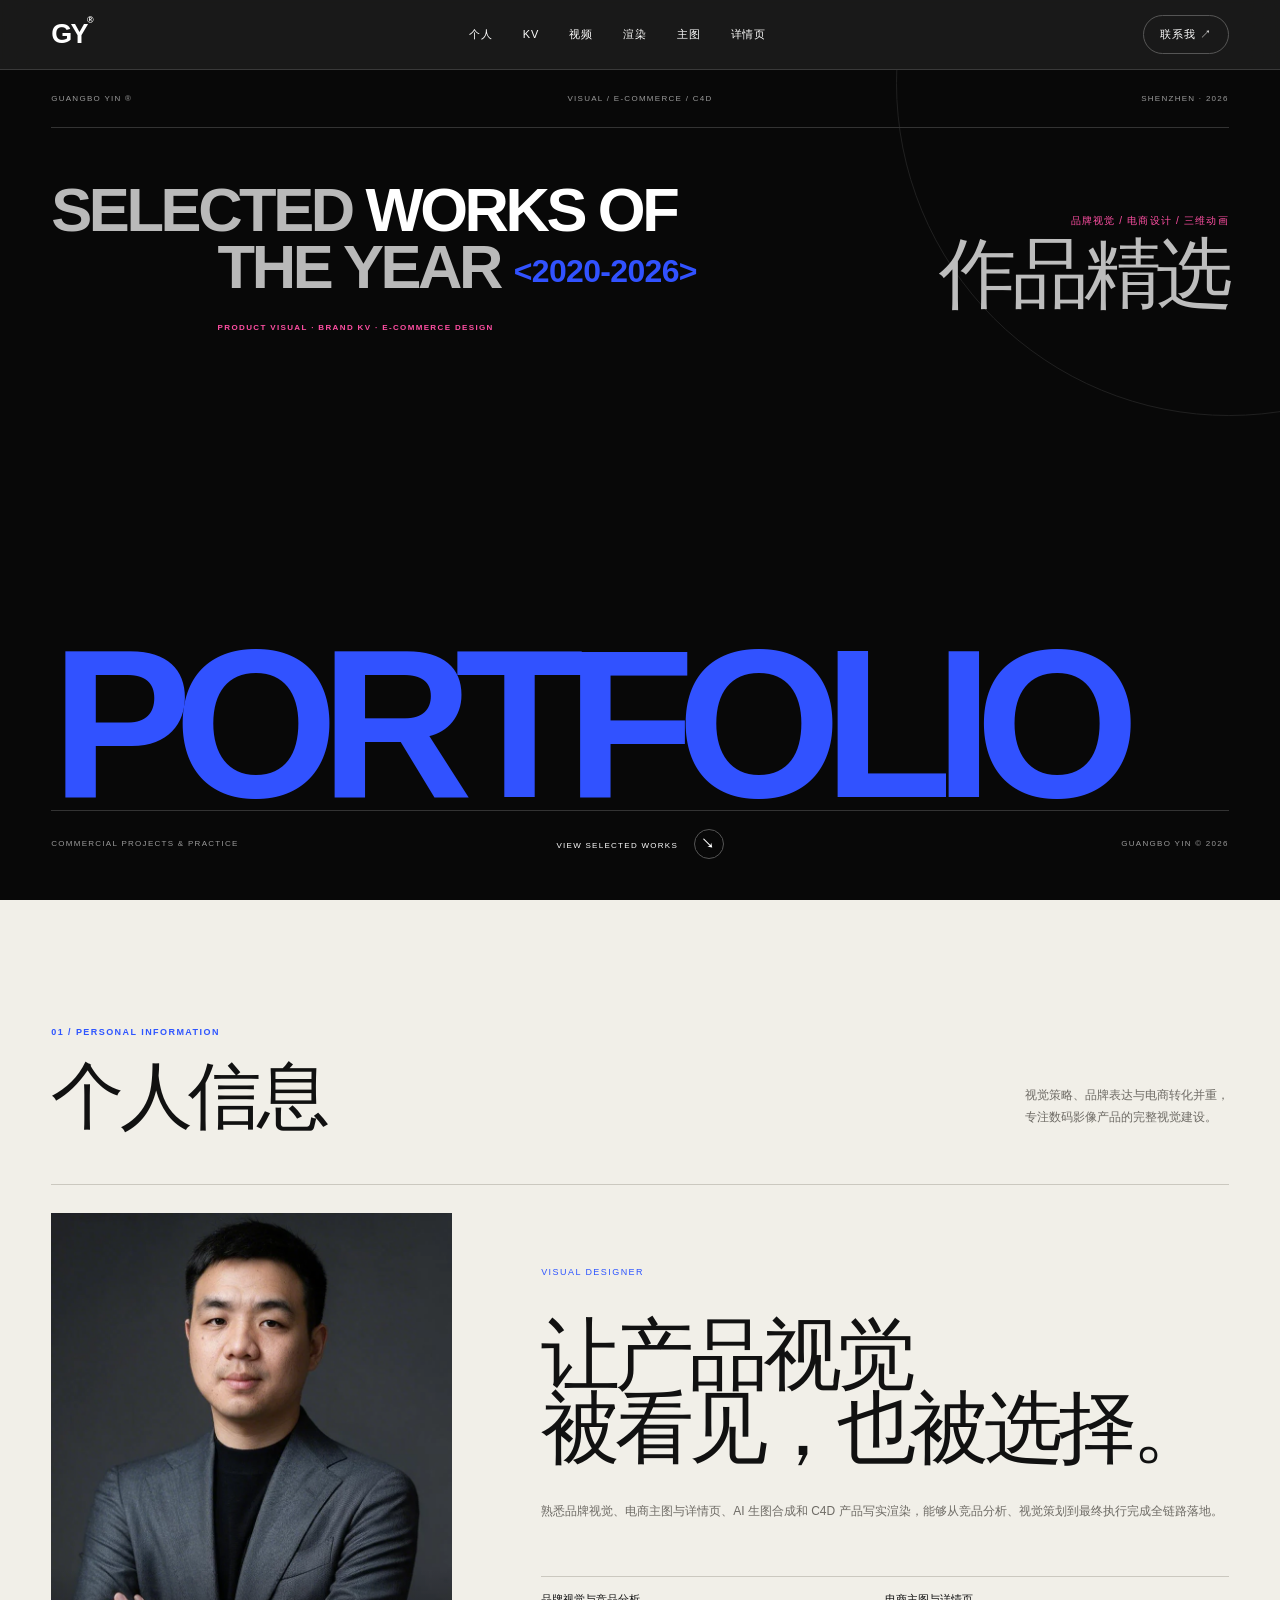
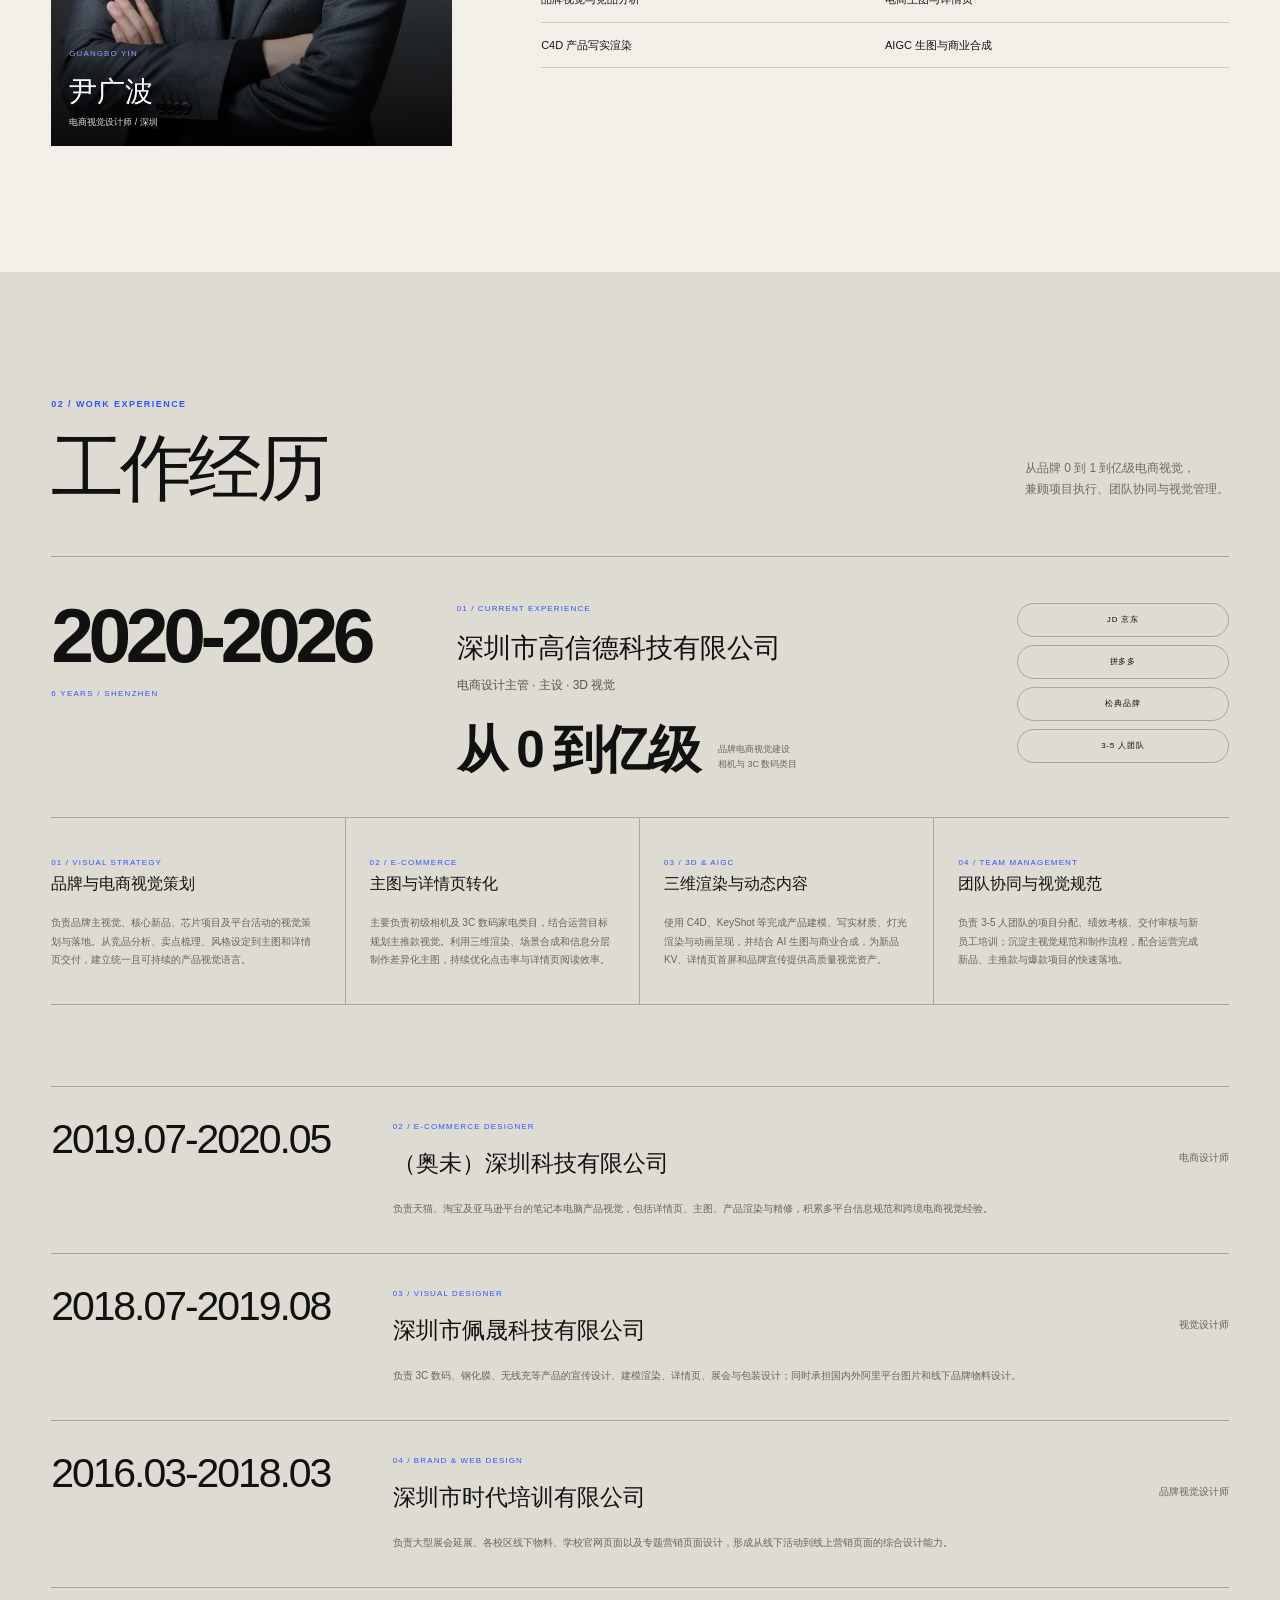
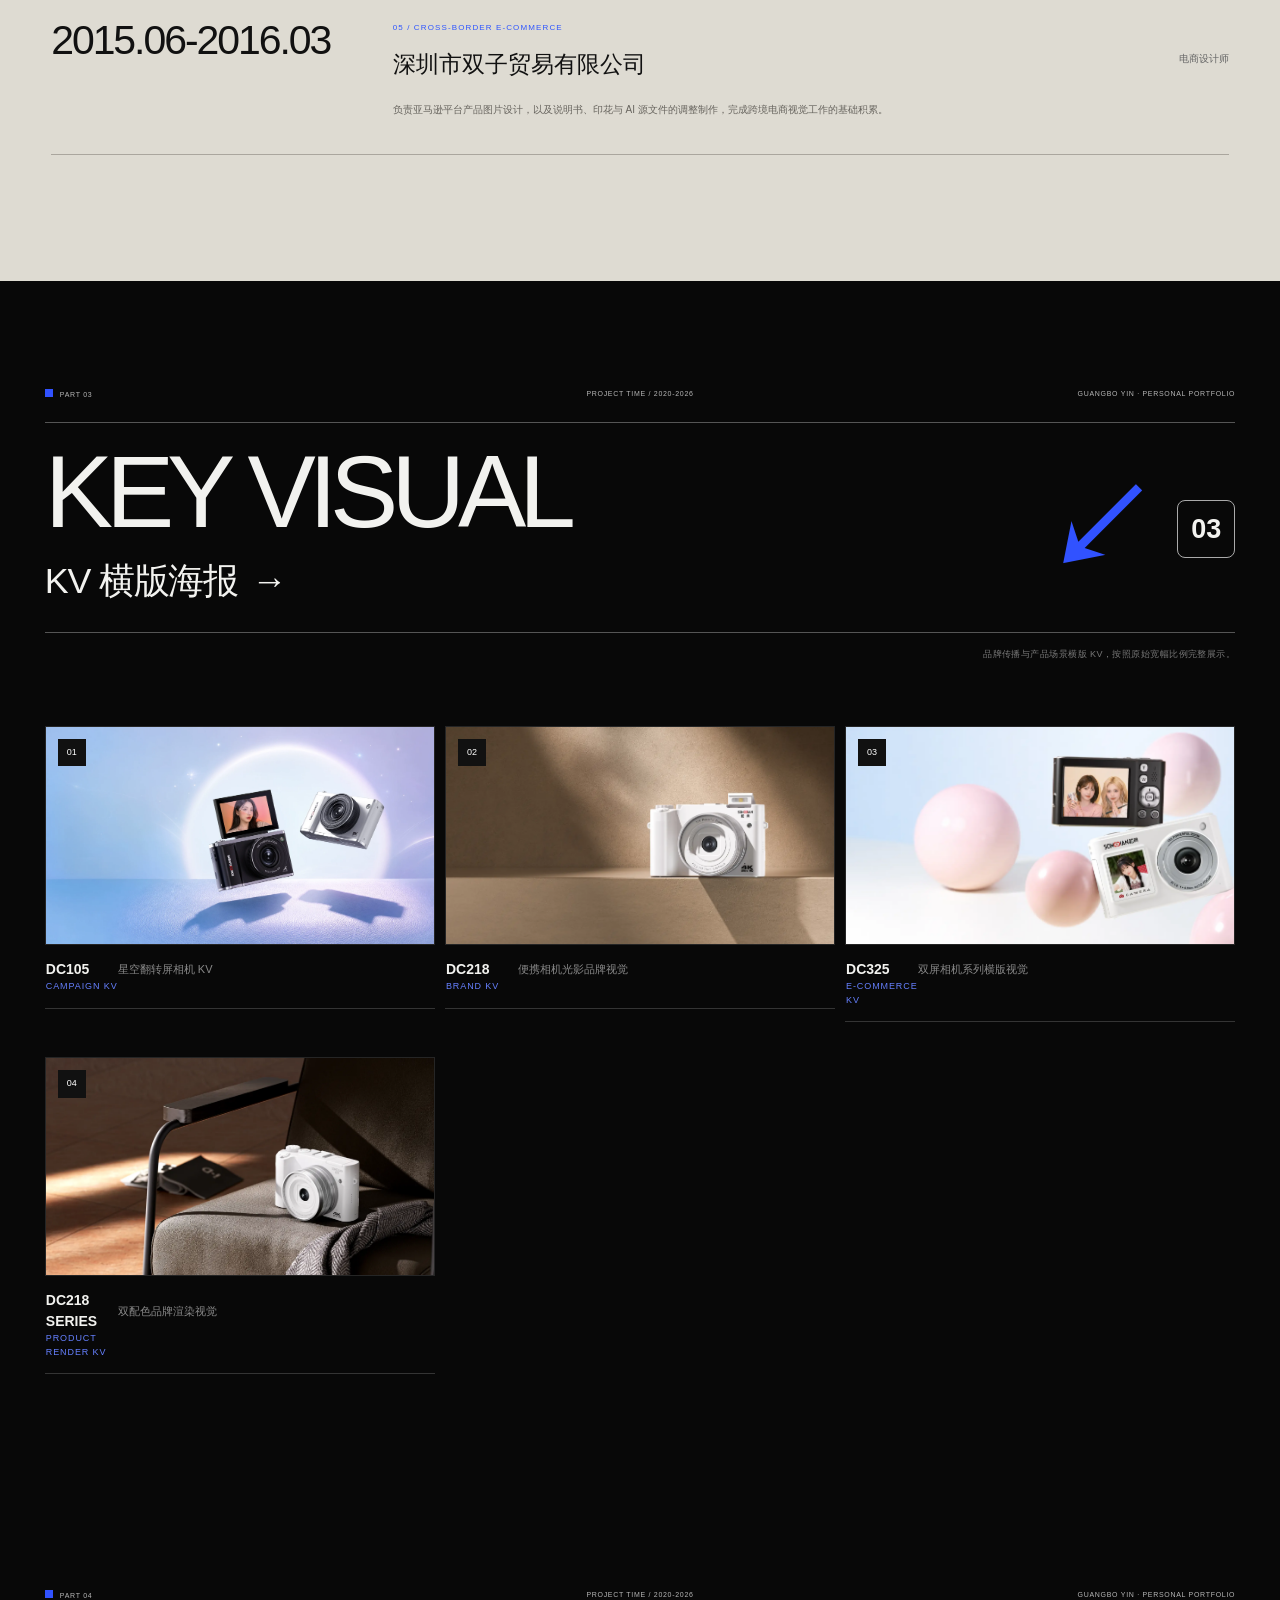
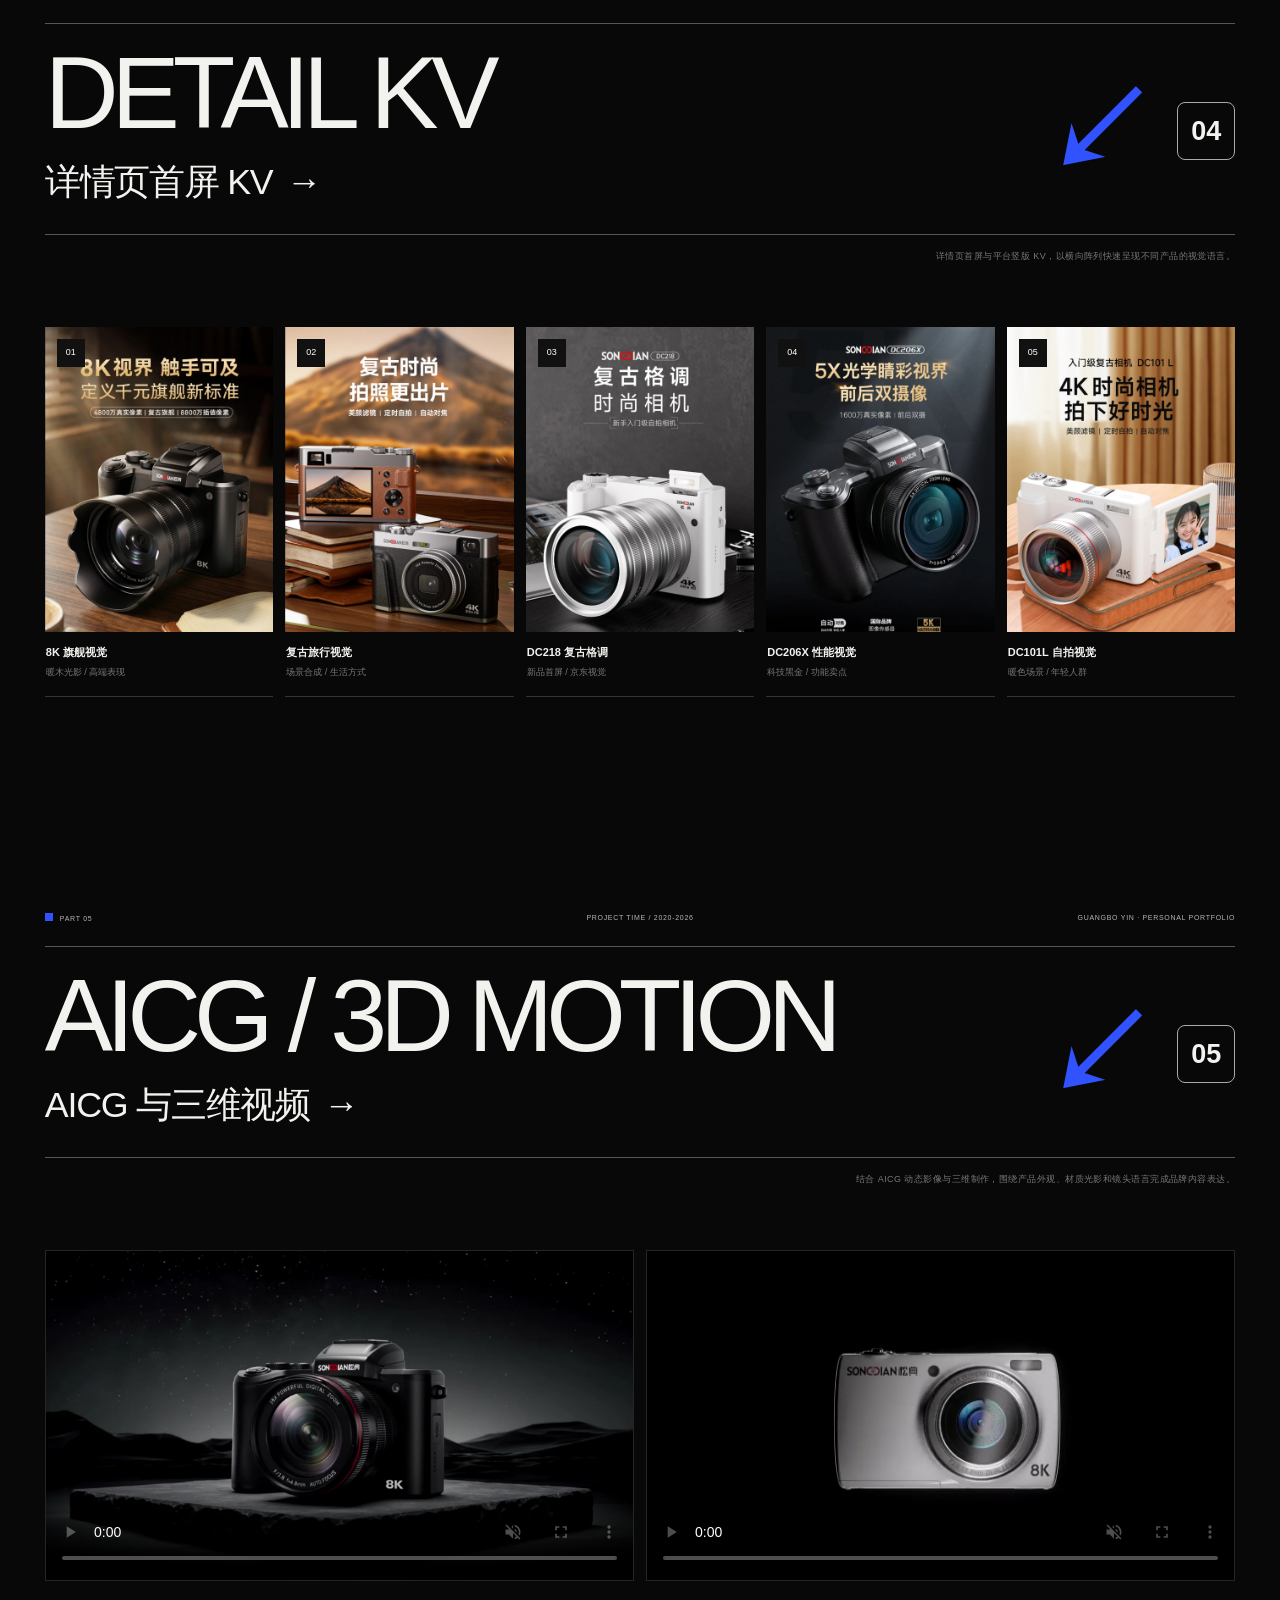
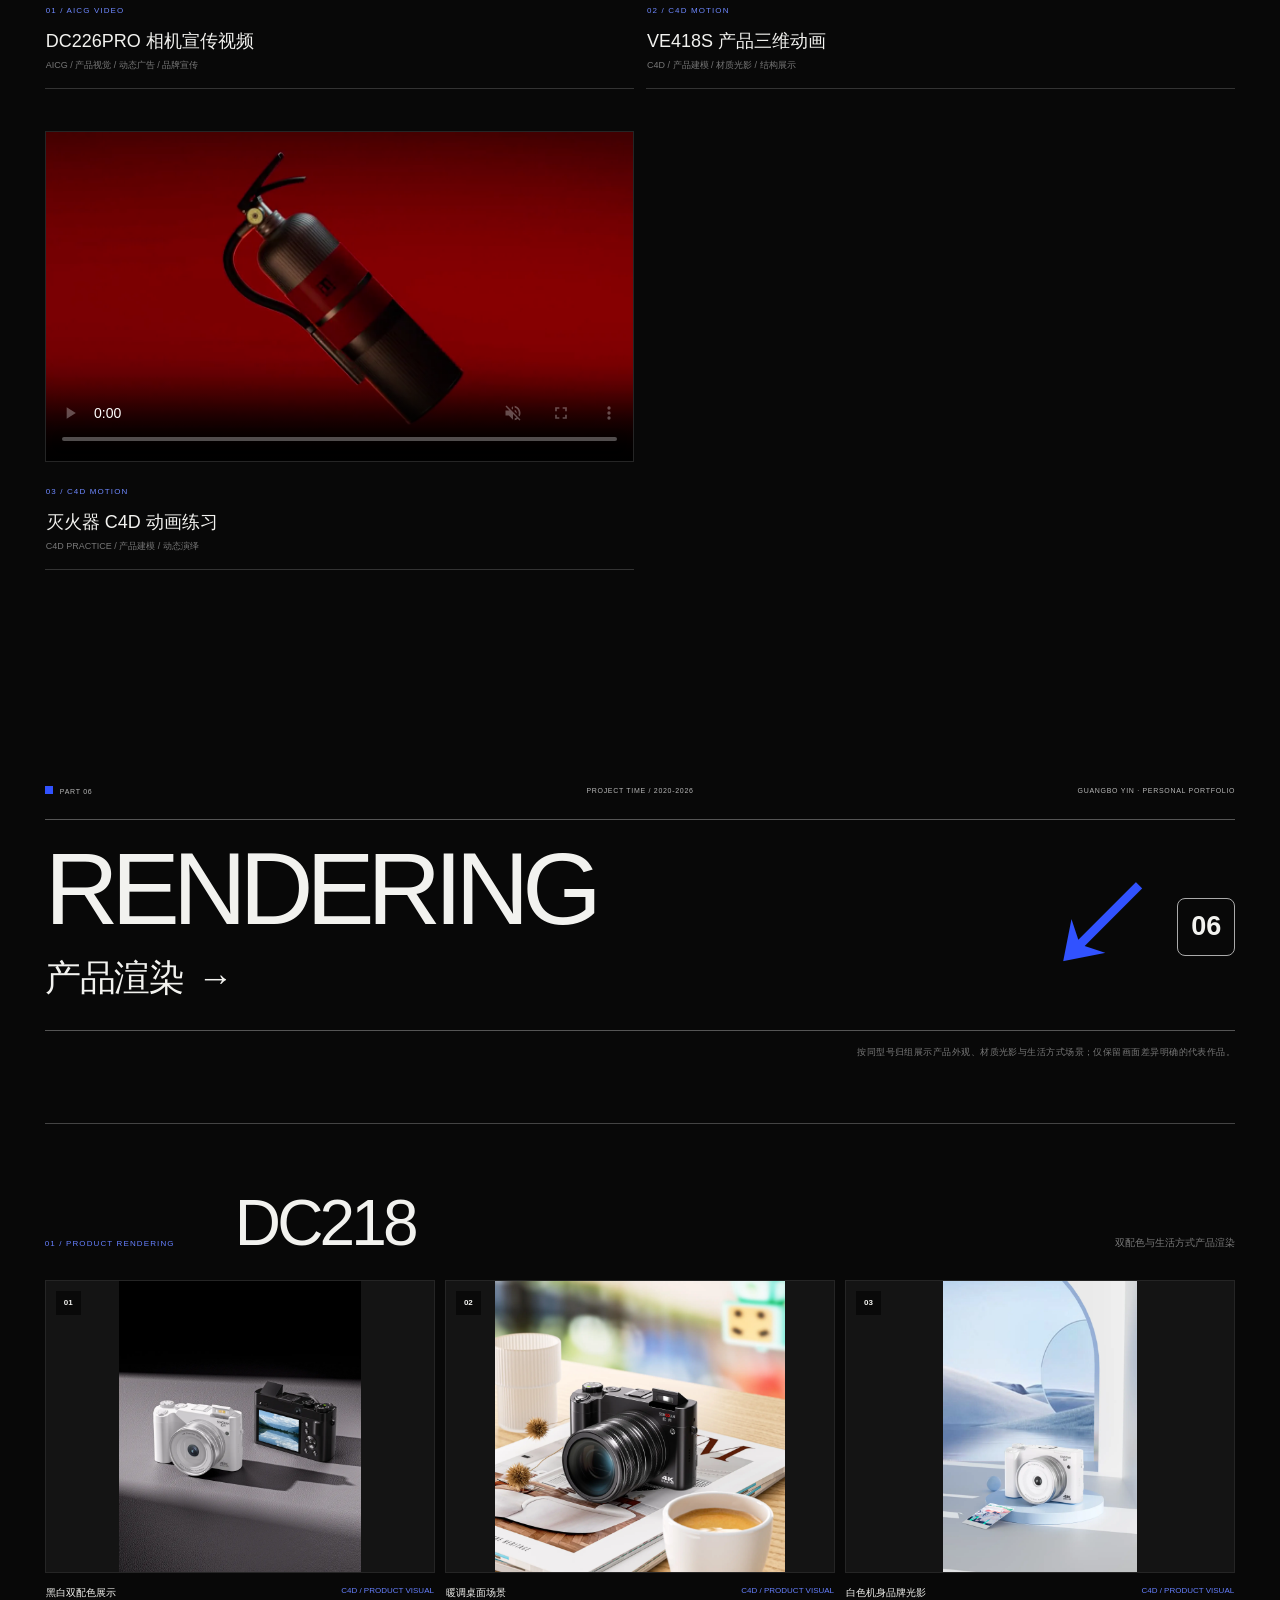
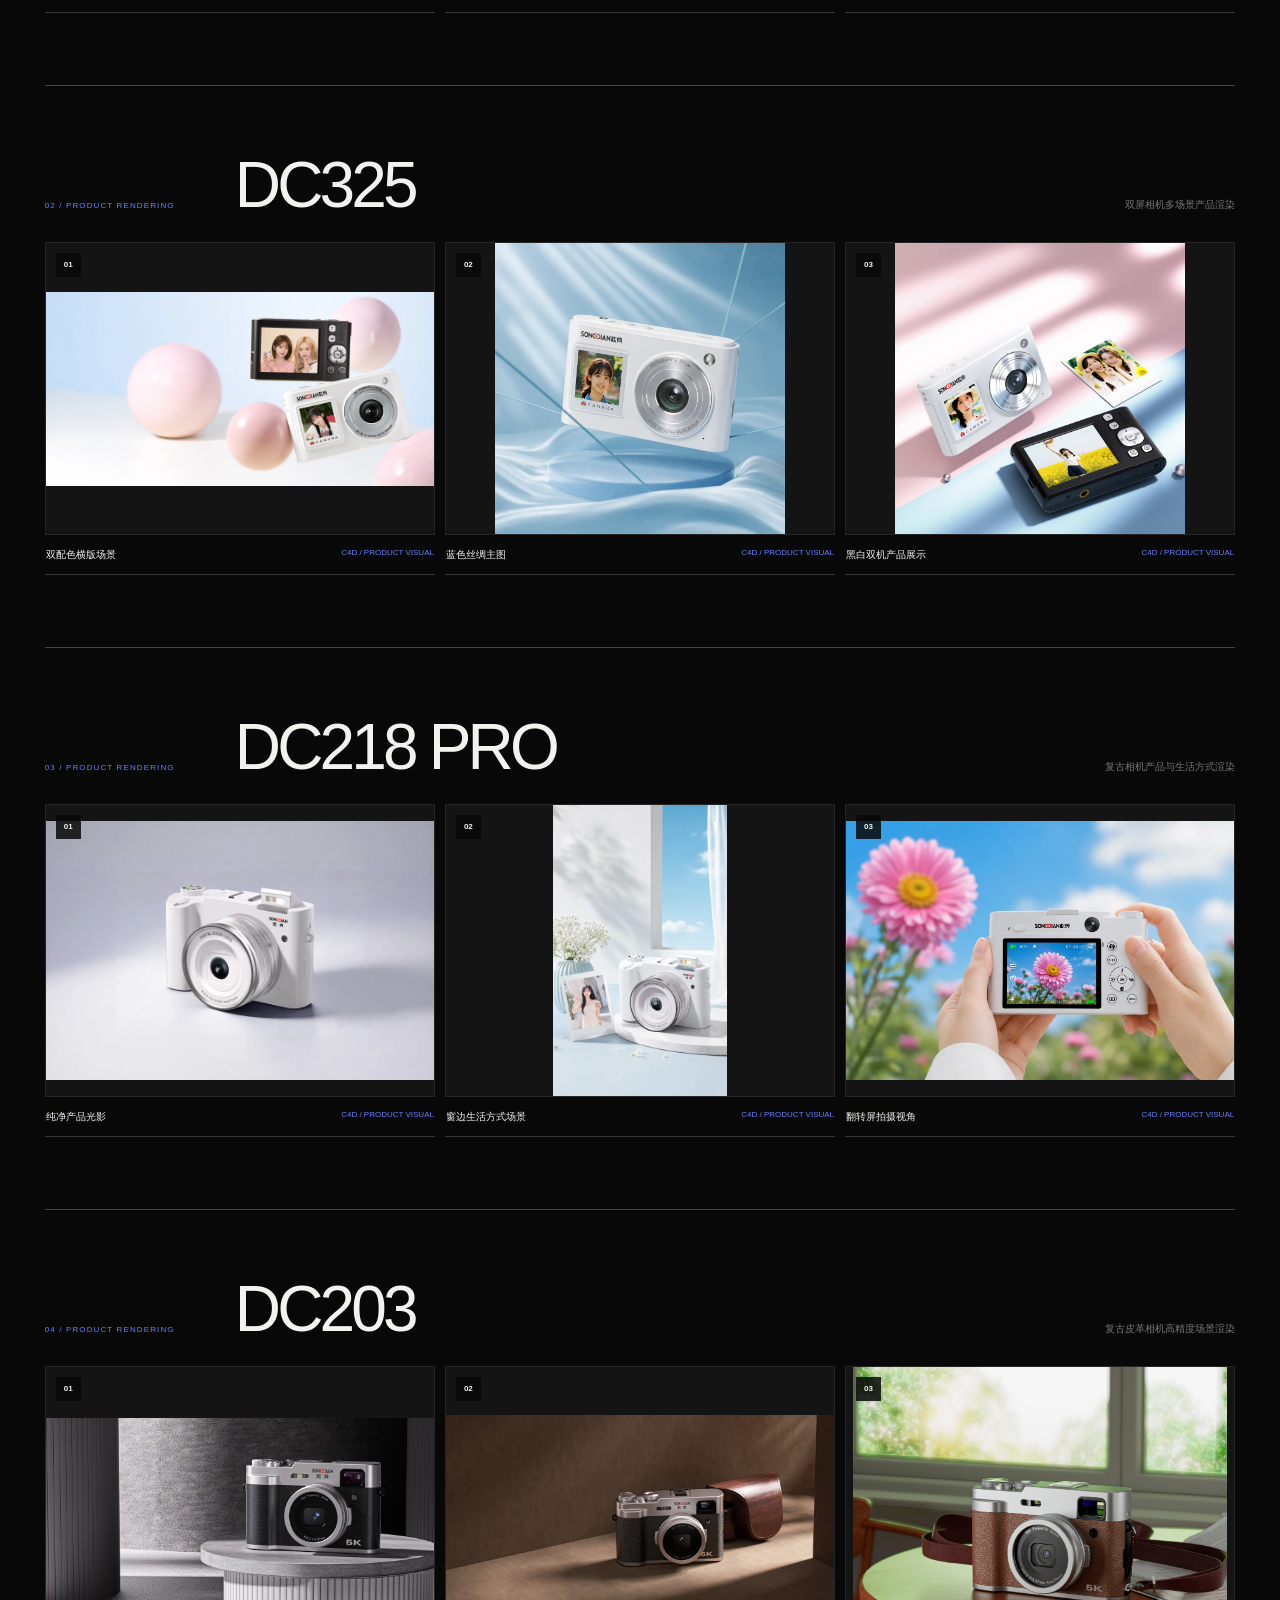
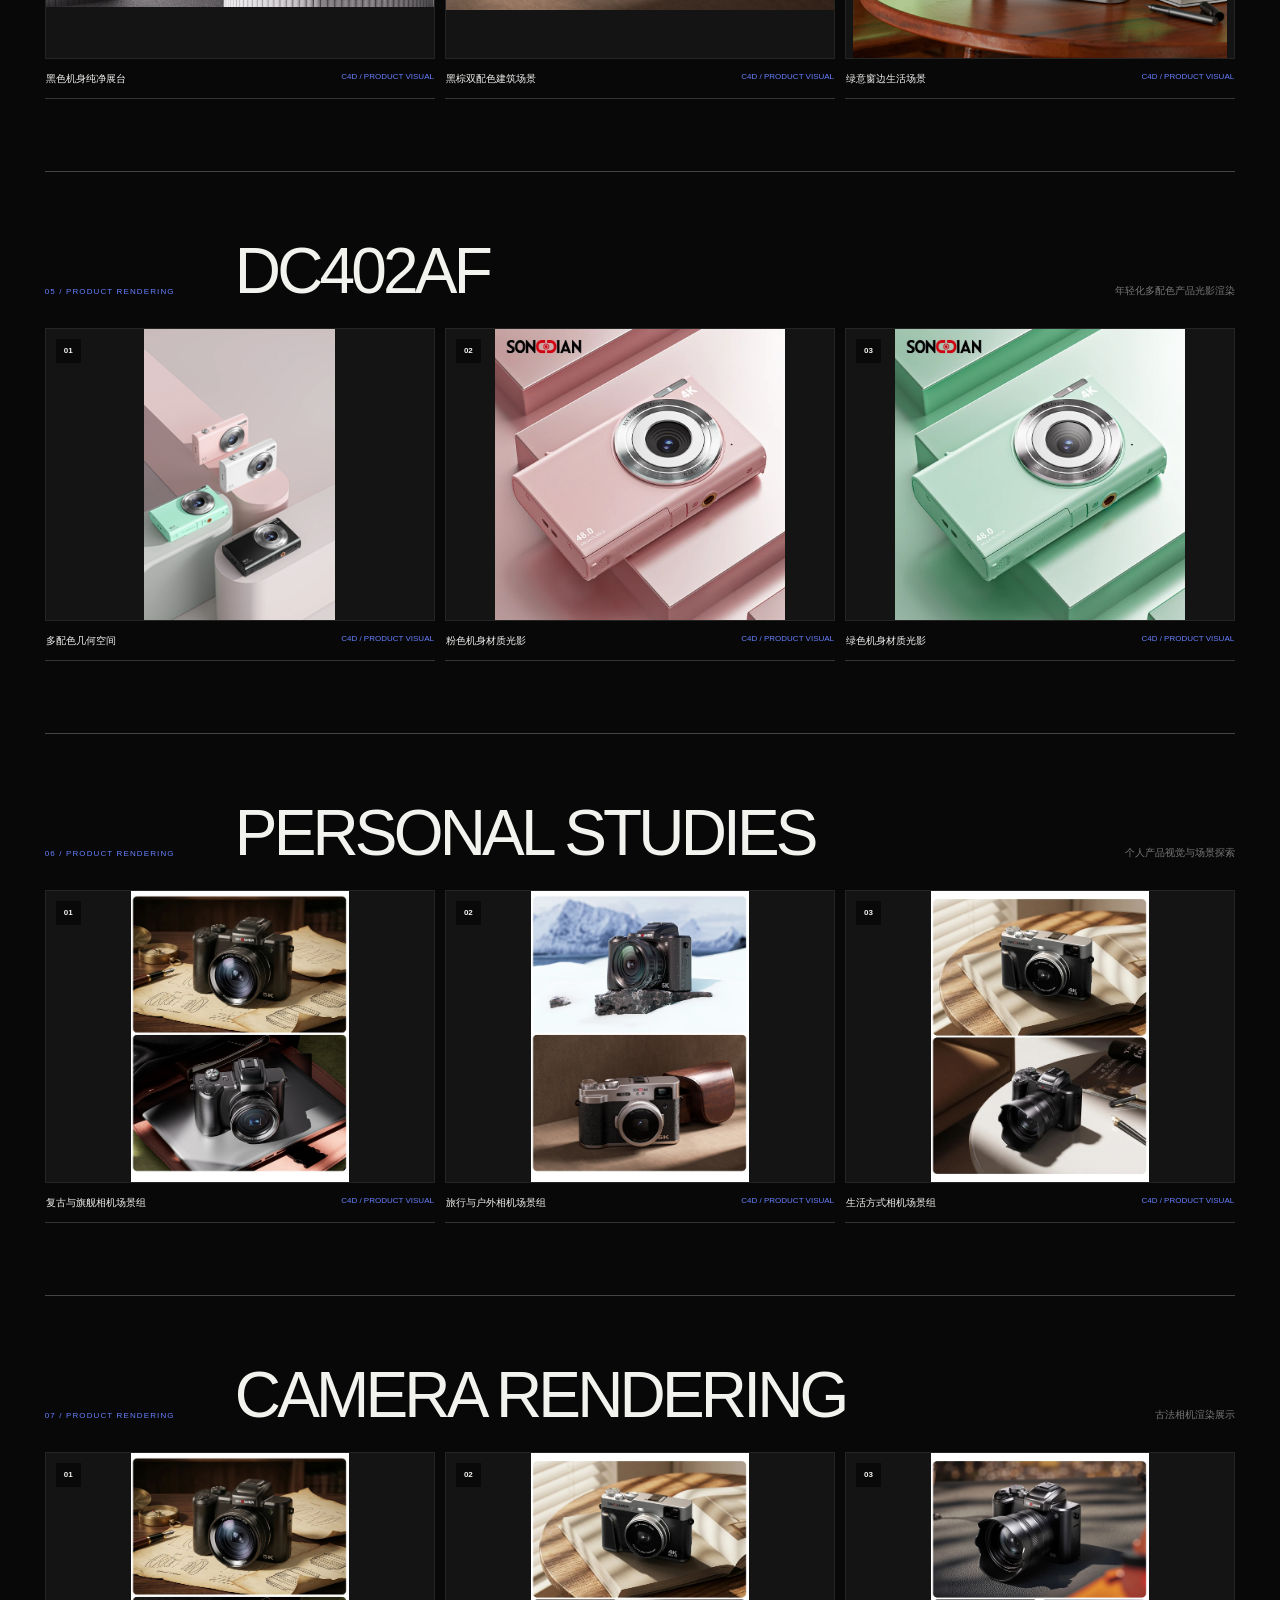
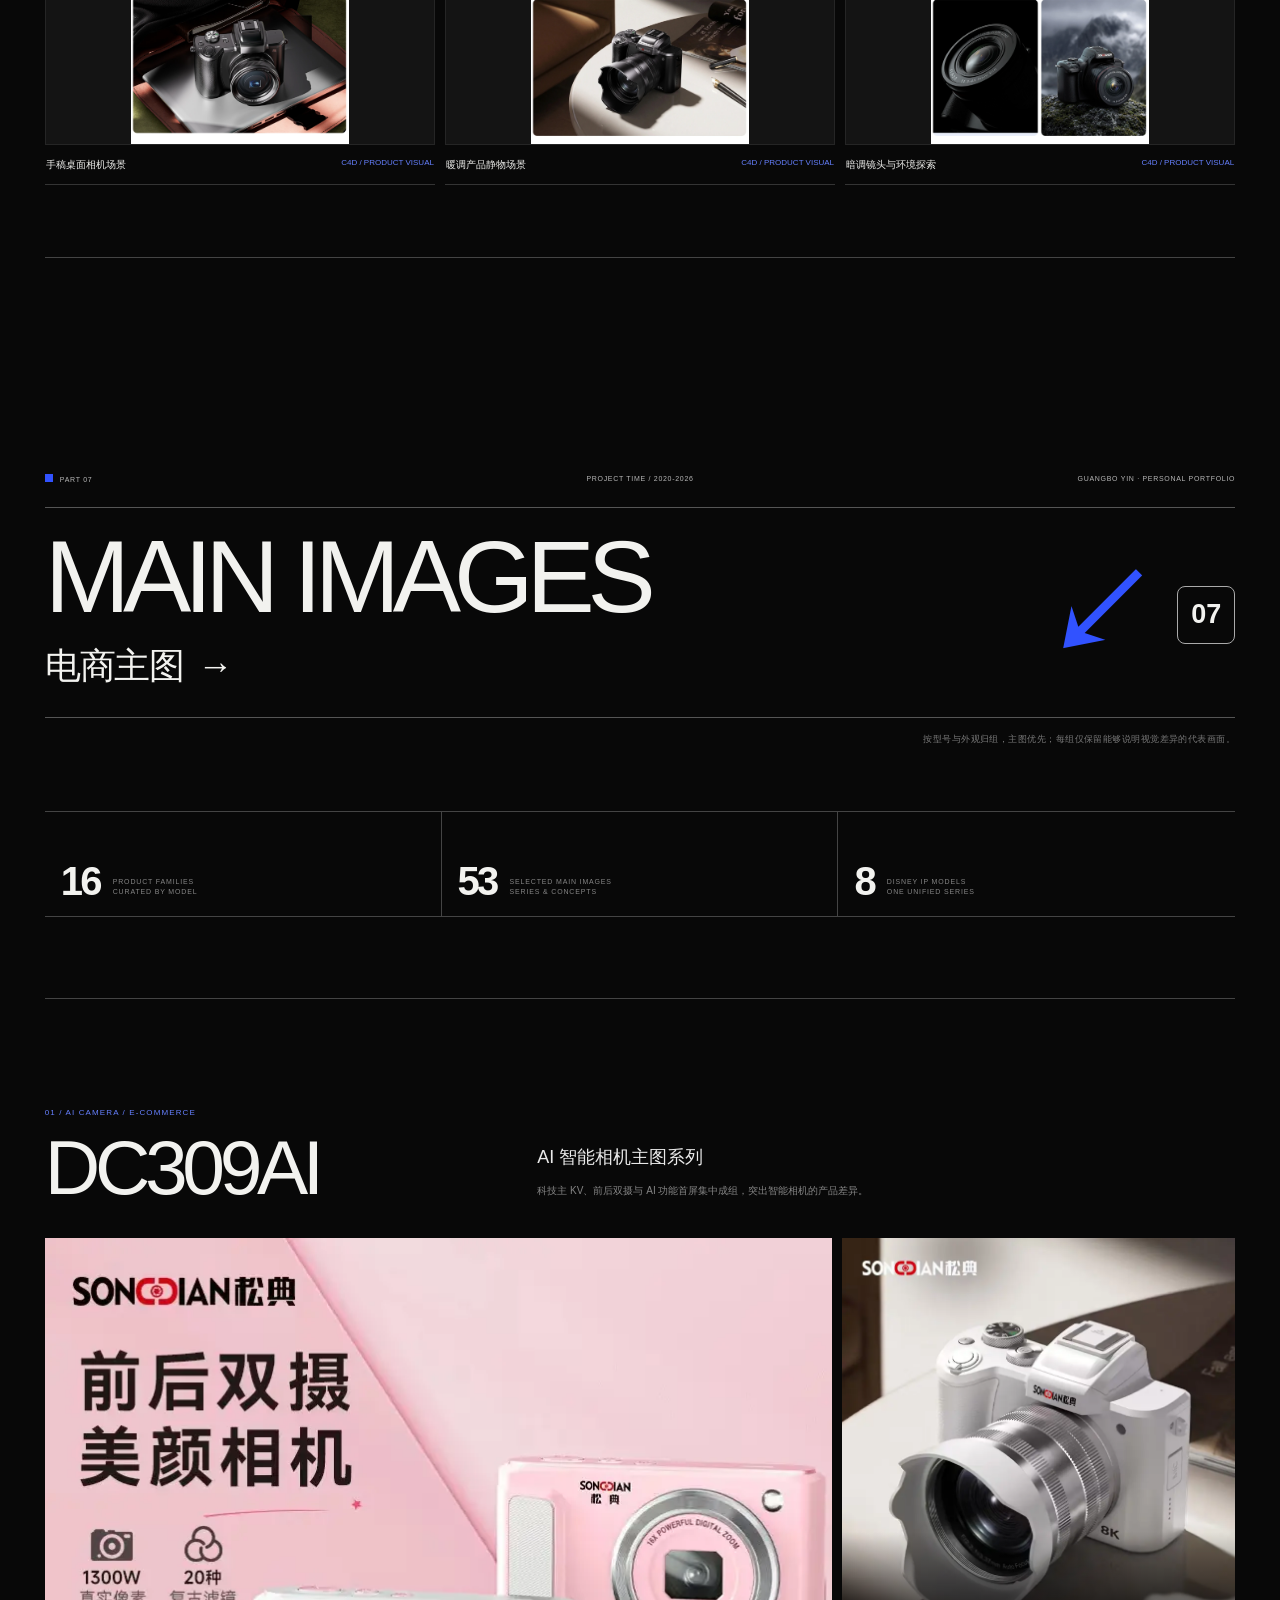
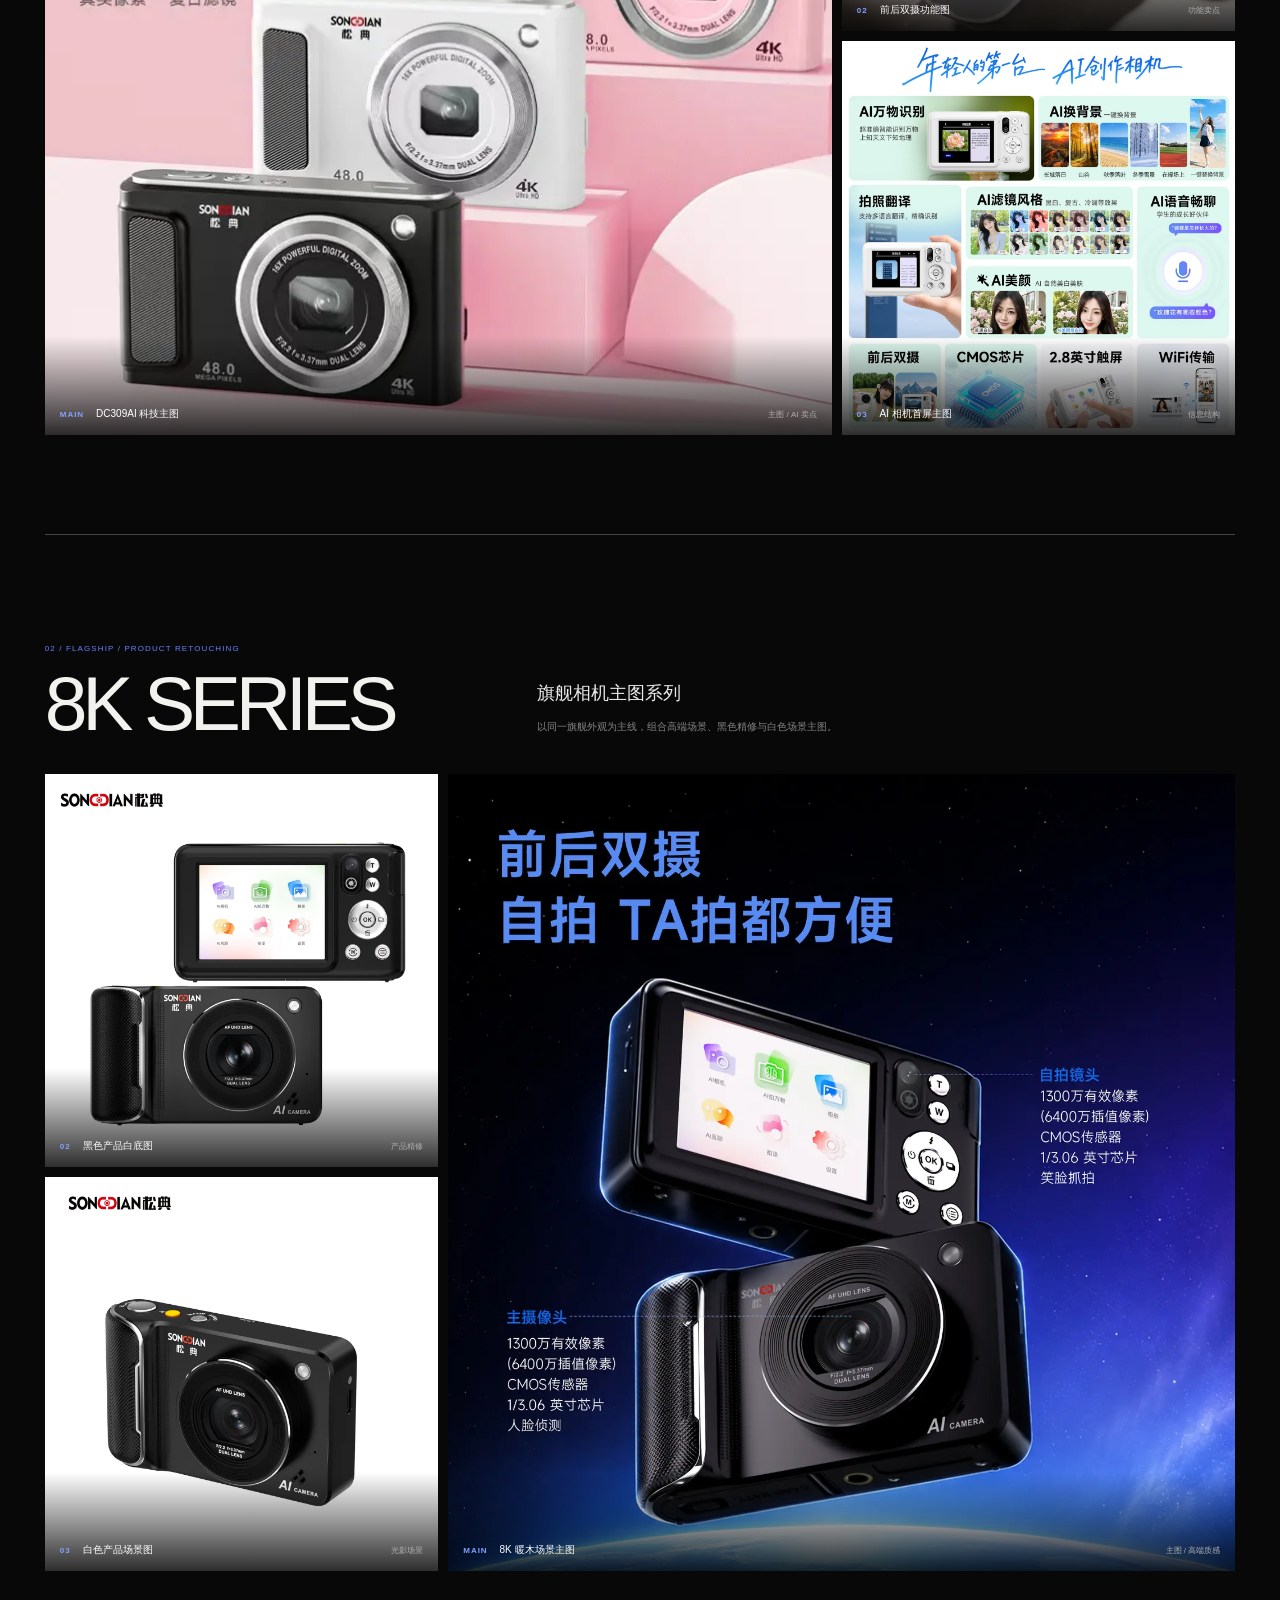
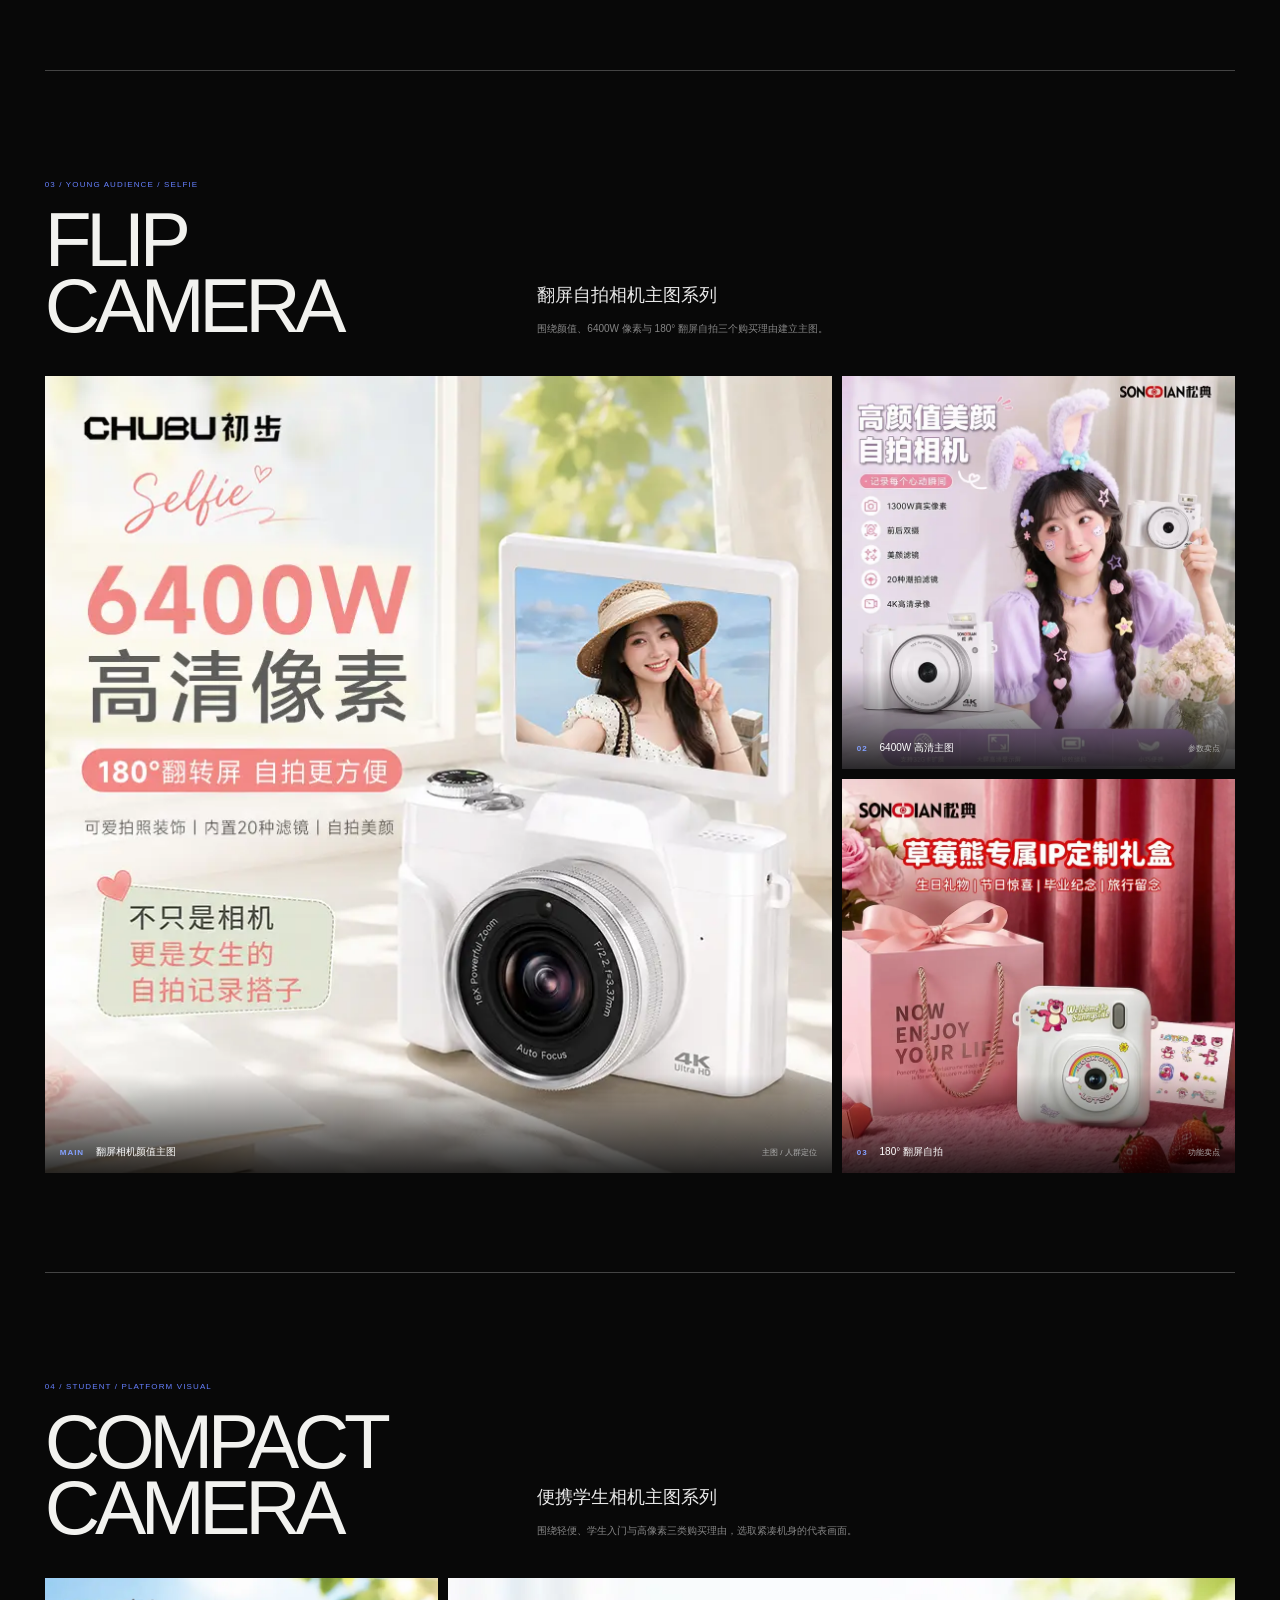
==== commit 22c29eed: "Publish responsive portfolio website" ====
--- a/index.html
+++ b/index.html
@@ -1 +1 @@
-<!DOCTYPE html><html lang="zh-CN"><head><meta charSet="utf-8"/><meta name="viewport" content="width=device-width, initial-scale=1"/><link rel="preload" href="/_next/static/media/797e433ab948586e-s.p.08e28id.o-okb.woff2" as="font" crossorigin="" type="font/woff2"/><link rel="preload" href="/_next/static/media/caa3a2e1cccd8315-s.p.09~u27dqhyhd6.woff2" as="font" crossorigin="" type="font/woff2"/><link rel="preload" href="/profile-guangbo-yin.webp" as="image"/><link rel="preload" href="/work/dc105-kv.webp" as="image"/><link rel="stylesheet" href="/_next/static/chunks/10zhrgjt6o48w.css" data-precedence="next"/><link rel="preload" as="script" fetchPriority="low" href="/_next/static/chunks/0rc6psa~eubvw.js"/><script src="/_next/static/chunks/0oo~kbzjwg976.js" async=""></script><script src="/_next/static/chunks/04syw0tyoffp8.js" async=""></script><script src="/_next/static/chunks/turbopack-035gbsc1kk5qy.js" async=""></script><script src="/_next/static/chunks/0wnu0jhene6kd.js" async=""></script><script src="/_next/static/chunks/0x2e9aos6l8j0.js" async=""></script><meta name="next-size-adjust" content=""/><title>尹广波｜品牌视觉 · 电商设计 · 3D视觉</title><meta name="description" content="尹广波的设计师作品集，专注品牌视觉、电商设计与3D视觉。"/><meta name="codex-preview" content="development"/><link rel="shortcut icon" href="/favicon.svg"/><link rel="icon" href="/favicon.svg"/><script src="/_next/static/chunks/03~yq9q893hmn.js" noModule=""></script></head><body class="geist_a71539c9-module__T19VSG__variable geist_mono_8d43a2aa-module__8Li5zG__variable antialiased"><div hidden=""><!--$--><!--/$--></div><main id="top"><header class="site-header"><a class="brand" href="#top">GY<span>®</span></a><nav><a href="#profile">个人</a><a href="#horizontal-kv">KV</a><a href="#c4d">视频</a><a href="#rendering">渲染</a><a href="#main-images">主图</a><a href="#details">详情页</a></nav><a class="header-contact" href="#contact">联系我 ↗</a></header><section class="hero hero-editorial hero-type-only"><div class="type-cover"><div class="type-cover-top"><span>GUANGBO YIN ®</span><span>VISUAL / E-COMMERCE / C4D</span><span>SHENZHEN · 2026</span></div><div class="type-cover-main"><div class="type-cover-copy"><p>SELECTED <b>WORKS OF</b></p><p>THE YEAR <em>&lt;2020-2026&gt;</em></p><small>PRODUCT VISUAL · BRAND KV · E-COMMERCE DESIGN</small></div><div class="type-cover-cn"><span>品牌视觉 / 电商设计 / 三维动画</span><h2>作品精选</h2></div><h1>PORTFOLIO</h1></div><div class="type-cover-foot"><span>COMMERCIAL PROJECTS &amp; PRACTICE</span><a href="#profile">VIEW SELECTED WORKS <b>↘</b></a><span>GUANGBO YIN © 2026</span></div></div></section><section class="profile-section" id="profile"><div class="section-title"><div><p class="eyebrow">01 / PERSONAL INFORMATION</p><h2>个人信息</h2></div><p>视觉策略、品牌表达与电商转化并重，<br/>专注数码影像产品的完整视觉建设。</p></div><div class="profile-intro"><figure class="profile-card"><img src="/profile-guangbo-yin.webp" alt="尹广波个人形象照"/><figcaption><span>GUANGBO YIN</span><h3>尹广波</h3><p>电商视觉设计师 / 深圳</p></figcaption></figure><article class="profile-summary"><span>VISUAL DESIGNER</span><h3>让产品视觉<br/>被看见，也被选择。</h3><p>熟悉品牌视觉、电商主图与详情页、AI 生图合成和 C4D 产品写实渲染，能够从竞品分析、视觉策划到最终执行完成全链路落地。</p><ul><li>品牌视觉与竞品分析</li><li>电商主图与详情页</li><li>C4D 产品写实渲染</li><li>AIGC 生图与商业合成</li></ul></article></div></section><section class="experience-section" id="experience"><div class="section-title"><div><p class="eyebrow">02 / WORK EXPERIENCE</p><h2>工作经历</h2></div><p>从品牌 0 到 1 到亿级电商视觉，<br/>兼顾项目执行、团队协同与视觉管理。</p></div><div class="experience-lead"><div class="experience-period"><b>2020-2026</b><span>6 YEARS / SHENZHEN</span></div><article class="experience-role"><p>01 / CURRENT EXPERIENCE</p><h3>深圳市高信德科技有限公司</h3><h4>电商设计主管 · 主设 · 3D 视觉</h4><div class="experience-achievement"><strong>从 0 到亿级</strong><span>品牌电商视觉建设<br/>相机与 3C 数码类目</span></div></article><div class="experience-tags"><span>JD 京东</span><span>拼多多</span><span>松典品牌</span><span>3-5 人团队</span></div></div><div class="experience-detail-grid"><article><span>01 / VISUAL STRATEGY</span><h4>品牌与电商视觉策划</h4><p>负责品牌主视觉、核心新品、芯片项目及平台活动的视觉策划与落地。从竞品分析、卖点梳理、风格设定到主图和详情页交付，建立统一且可持续的产品视觉语言。</p></article><article><span>02 / E-COMMERCE</span><h4>主图与详情页转化</h4><p>主要负责初级相机及 3C 数码家电类目，结合运营目标规划主推款视觉。利用三维渲染、场景合成和信息分层制作差异化主图，持续优化点击率与详情页阅读效率。</p></article><article><span>03 / 3D &amp; AIGC</span><h4>三维渲染与动态内容</h4><p>使用 C4D、KeyShot 等完成产品建模、写实材质、灯光渲染与动画呈现，并结合 AI 生图与商业合成，为新品 KV、详情页首屏和品牌宣传提供高质量视觉资产。</p></article><article><span>04 / TEAM MANAGEMENT</span><h4>团队协同与视觉规范</h4><p>负责 3-5 人团队的项目分配、绩效考核、交付审核与新员工培训；沉淀主视觉规范和制作流程，配合运营完成新品、主推款与爆款项目的快速落地。</p></article></div><div class="career-timeline"><article><time>2019.07-2020.05</time><div><span>02 / E-COMMERCE DESIGNER</span><h3>（奥未）深圳科技有限公司</h3><h4>电商设计师</h4><p>负责天猫、淘宝及亚马逊平台的笔记本电脑产品视觉，包括详情页、主图、产品渲染与精修，积累多平台信息规范和跨境电商视觉经验。</p></div></article><article><time>2018.07-2019.08</time><div><span>03 / VISUAL DESIGNER</span><h3>深圳市佩晟科技有限公司</h3><h4>视觉设计师</h4><p>负责 3C 数码、钢化膜、无线充等产品的宣传设计、建模渲染、详情页、展会与包装设计；同时承担国内外阿里平台图片和线下品牌物料设计。</p></div></article><article><time>2016.03-2018.03</time><div><span>04 / BRAND &amp; WEB DESIGN</span><h3>深圳市时代培训有限公司</h3><h4>品牌视觉设计师</h4><p>负责大型展会延展、各校区线下物料、学校官网页面以及专题营销页面设计，形成从线下活动到线上营销页面的综合设计能力。</p></div></article><article><time>2015.06-2016.03</time><div><span>05 / CROSS-BORDER E-COMMERCE</span><h3>深圳市双子贸易有限公司</h3><h4>电商设计师</h4><p>负责亚马逊平台产品图片设计，以及说明书、印花与 AI 源文件的调整制作，完成跨境电商视觉工作的基础积累。</p></div></article></div></section><section class="render-section" id="horizontal-kv"><header class="chapter-head"><div class="chapter-meta"><span><i></i>PART <!-- -->03</span><span>PROJECT TIME / 2020-2026</span><span>GUANGBO YIN · PERSONAL PORTFOLIO</span></div><div class="chapter-title"><div><h2>KEY VISUAL</h2><h3>KV 横版海报<b>→</b></h3></div><div class="chapter-mark"><strong>↙</strong><em>03</em></div></div><p>品牌传播与产品场景横版 KV，按照原始宽幅比例完整展示。</p></header><div class="horizontal-kv-list"><figure><div><img src="/work/dc105-kv.webp" alt="星空翻转屏相机 KV" loading="eager"/><span>01</span></div><figcaption><b>DC105</b><p>星空翻转屏相机 KV</p><em>CAMPAIGN KV</em></figcaption></figure><figure><div><img src="/work/dc218-hero.webp" alt="便携相机光影品牌视觉" loading="lazy"/><span>02</span></div><figcaption><b>DC218</b><p>便携相机光影品牌视觉</p><em>BRAND KV</em></figcaption></figure><figure><div><img src="/work/dc325-hero.webp" alt="双屏相机系列横版视觉" loading="lazy"/><span>03</span></div><figcaption><b>DC325</b><p>双屏相机系列横版视觉</p><em>E-COMMERCE KV</em></figcaption></figure><figure><div><img src="/collections/render-07.webp" alt="双配色品牌渲染视觉" loading="lazy"/><span>04</span></div><figcaption><b>DC218 SERIES</b><p>双配色品牌渲染视觉</p><em>PRODUCT RENDER KV</em></figcaption></figure></div></section><section class="detail-kv-section" id="detail-kv"><header class="chapter-head"><div class="chapter-meta"><span><i></i>PART <!-- -->04</span><span>PROJECT TIME / 2020-2026</span><span>GUANGBO YIN · PERSONAL PORTFOLIO</span></div><div class="chapter-title"><div><h2>DETAIL KV</h2><h3>详情页首屏 KV<b>→</b></h3></div><div class="chapter-mark"><strong>↙</strong><em>04</em></div></div><p>详情页首屏与平台竖版 KV，以横向阵列快速呈现不同产品的视觉语言。</p></header><div class="detail-kv-grid"><figure><div><img src="/media/kv-8k.webp" alt="8K 旗舰视觉" loading="lazy"/><span>01</span></div><figcaption><b>8K 旗舰视觉</b><p>暖木光影 / 高端表现</p></figcaption></figure><figure><div><img src="/media/kv-retro.webp" alt="复古旅行视觉" loading="lazy"/><span>02</span></div><figcaption><b>复古旅行视觉</b><p>场景合成 / 生活方式</p></figcaption></figure><figure><div><img src="/media/kv-dc218.webp" alt="DC218 复古格调" loading="lazy"/><span>03</span></div><figcaption><b>DC218 复古格调</b><p>新品首屏 / 京东视觉</p></figcaption></figure><figure><div><img src="/media/kv-dc206x.webp" alt="DC206X 性能视觉" loading="lazy"/><span>04</span></div><figcaption><b>DC206X 性能视觉</b><p>科技黑金 / 功能卖点</p></figcaption></figure><figure><div><img src="/media/kv-dc101l.webp" alt="DC101L 自拍视觉" loading="lazy"/><span>05</span></div><figcaption><b>DC101L 自拍视觉</b><p>暖色场景 / 年轻人群</p></figcaption></figure></div></section><section class="visual-section" id="c4d"><header class="chapter-head"><div class="chapter-meta"><span><i></i>PART <!-- -->05</span><span>PROJECT TIME / 2020-2026</span><span>GUANGBO YIN · PERSONAL PORTFOLIO</span></div><div class="chapter-title"><div><h2>AICG / 3D MOTION</h2><h3>AICG 与三维视频<b>→</b></h3></div><div class="chapter-mark"><strong>↙</strong><em>05</em></div></div><p>结合 AICG 动态影像与三维制作，围绕产品外观、材质光影和镜头语言完成品牌内容表达。</p></header><div class="motion-grid c4d-grid"><figure><video controls="" muted="" loop="" playsInline="" preload="metadata" poster="/media/dc226pro-aicg-poster.webp"><source src="/media/dc226pro-aicg-promo.mp4" type="video/mp4"/></video><figcaption><span>01<!-- --> / <!-- -->AICG VIDEO</span><h3>DC226PRO 相机宣传视频</h3><p>AICG / 产品视觉 / 动态广告 / 品牌宣传</p></figcaption></figure><figure><video controls="" muted="" loop="" playsInline="" preload="metadata" poster="/media/ve418s-poster.webp"><source src="/media/ve418s-motion.mp4" type="video/mp4"/></video><figcaption><span>02<!-- --> / <!-- -->C4D MOTION</span><h3>VE418S 产品三维动画</h3><p>C4D / 产品建模 / 材质光影 / 结构展示</p></figcaption></figure><figure><video controls="" muted="" loop="" playsInline="" preload="metadata" poster="/media/c4d-extinguisher-poster.webp"><source src="/media/c4d-extinguisher.mp4" type="video/mp4"/></video><figcaption><span>03<!-- --> / <!-- -->C4D MOTION</span><h3>灭火器 C4D 动画练习</h3><p>C4D PRACTICE / 产品建模 / 动态演绎</p></figcaption></figure></div></section><section class="rendering-section" id="rendering"><header class="chapter-head"><div class="chapter-meta"><span><i></i>PART <!-- -->06</span><span>PROJECT TIME / 2020-2026</span><span>GUANGBO YIN · PERSONAL PORTFOLIO</span></div><div class="chapter-title"><div><h2>RENDERING</h2><h3>产品渲染<b>→</b></h3></div><div class="chapter-mark"><strong>↙</strong><em>06</em></div></div><p>按同型号归组展示产品外观、材质光影与生活方式场景；仅保留画面差异明确的代表作品。</p></header><div class="rendering-groups"><article><header><span>01<!-- --> / PRODUCT RENDERING</span><h3>DC218</h3><p>双配色与生活方式产品渲染</p></header><div class="rendering-gallery"><figure><div><img src="/new-cases/rendering/dc218-colors.webp" alt="DC218 黑白双配色展示" loading="lazy"/><b>01</b></div><figcaption><span>黑白双配色展示</span><em>C4D / PRODUCT VISUAL</em></figcaption></figure><figure><div><img src="/new-cases/rendering/dc218-scene.webp" alt="DC218 暖调桌面场景" loading="lazy"/><b>02</b></div><figcaption><span>暖调桌面场景</span><em>C4D / PRODUCT VISUAL</em></figcaption></figure><figure><div><img src="/new-cases/rendering/dc218-kv.webp" alt="DC218 白色机身品牌光影" loading="lazy"/><b>03</b></div><figcaption><span>白色机身品牌光影</span><em>C4D / PRODUCT VISUAL</em></figcaption></figure></div></article><article><header><span>02<!-- --> / PRODUCT RENDERING</span><h3>DC325</h3><p>双屏相机多场景产品渲染</p></header><div class="rendering-gallery"><figure><div><img src="/new-cases/rendering/dc325-banner.webp" alt="DC325 双配色横版场景" loading="lazy"/><b>01</b></div><figcaption><span>双配色横版场景</span><em>C4D / PRODUCT VISUAL</em></figcaption></figure><figure><div><img src="/new-cases/rendering/dc325-blue.webp" alt="DC325 蓝色丝绸主图" loading="lazy"/><b>02</b></div><figcaption><span>蓝色丝绸主图</span><em>C4D / PRODUCT VISUAL</em></figcaption></figure><figure><div><img src="/new-cases/rendering/dc325-black.webp" alt="DC325 黑白双机产品展示" loading="lazy"/><b>03</b></div><figcaption><span>黑白双机产品展示</span><em>C4D / PRODUCT VISUAL</em></figcaption></figure></div></article><article><header><span>03<!-- --> / PRODUCT RENDERING</span><h3>DC218 PRO</h3><p>复古相机产品与生活方式渲染</p></header><div class="rendering-gallery"><figure><div><img src="/new-cases/rendering/dc218pro-clean.webp" alt="DC218 PRO 纯净产品光影" loading="lazy"/><b>01</b></div><figcaption><span>纯净产品光影</span><em>C4D / PRODUCT VISUAL</em></figcaption></figure><figure><div><img src="/new-cases/rendering/dc218pro-window.webp" alt="DC218 PRO 窗边生活方式场景" loading="lazy"/><b>02</b></div><figcaption><span>窗边生活方式场景</span><em>C4D / PRODUCT VISUAL</em></figcaption></figure><figure><div><img src="/new-cases/rendering/dc218pro-screen.webp" alt="DC218 PRO 翻转屏拍摄视角" loading="lazy"/><b>03</b></div><figcaption><span>翻转屏拍摄视角</span><em>C4D / PRODUCT VISUAL</em></figcaption></figure></div></article><article><header><span>04<!-- --> / PRODUCT RENDERING</span><h3>DC203</h3><p>复古皮革相机高精度场景渲染</p></header><div class="rendering-gallery"><figure><div><img src="/new-cases/dc203-2026/dc203-render-wide-black.webp" alt="DC203 黑色机身纯净展台" loading="lazy"/><b>01</b></div><figcaption><span>黑色机身纯净展台</span><em>C4D / PRODUCT VISUAL</em></figcaption></figure><figure><div><img src="/new-cases/dc203-2026/dc203-render-wide-brown.webp" alt="DC203 黑棕双配色建筑场景" loading="lazy"/><b>02</b></div><figcaption><span>黑棕双配色建筑场景</span><em>C4D / PRODUCT VISUAL</em></figcaption></figure><figure><div><img src="/new-cases/dc203-2026/dc203-render-green.webp" alt="DC203 绿意窗边生活场景" loading="lazy"/><b>03</b></div><figcaption><span>绿意窗边生活场景</span><em>C4D / PRODUCT VISUAL</em></figcaption></figure></div></article><article><header><span>05<!-- --> / PRODUCT RENDERING</span><h3>DC402AF</h3><p>年轻化多配色产品光影渲染</p></header><div class="rendering-gallery"><figure><div><img src="/new-cases/dc402af/dc402af-render-family.webp" alt="DC402AF 多配色几何空间" loading="lazy"/><b>01</b></div><figcaption><span>多配色几何空间</span><em>C4D / PRODUCT VISUAL</em></figcaption></figure><figure><div><img src="/new-cases/dc402af/dc402af-render-pink.webp" alt="DC402AF 粉色机身材质光影" loading="lazy"/><b>02</b></div><figcaption><span>粉色机身材质光影</span><em>C4D / PRODUCT VISUAL</em></figcaption></figure><figure><div><img src="/new-cases/dc402af/dc402af-render-green.webp" alt="DC402AF 绿色机身材质光影" loading="lazy"/><b>03</b></div><figcaption><span>绿色机身材质光影</span><em>C4D / PRODUCT VISUAL</em></figcaption></figure></div></article><article><header><span>06<!-- --> / PRODUCT RENDERING</span><h3>PERSONAL STUDIES</h3><p>个人产品视觉与场景探索</p></header><div class="rendering-gallery"><figure><div><img src="/new-cases/personal-showcase/camera-study-01.webp" alt="PERSONAL STUDIES 复古与旗舰相机场景组" loading="lazy"/><b>01</b></div><figcaption><span>复古与旗舰相机场景组</span><em>C4D / PRODUCT VISUAL</em></figcaption></figure><figure><div><img src="/new-cases/personal-showcase/camera-study-02.webp" alt="PERSONAL STUDIES 旅行与户外相机场景组" loading="lazy"/><b>02</b></div><figcaption><span>旅行与户外相机场景组</span><em>C4D / PRODUCT VISUAL</em></figcaption></figure><figure><div><img src="/new-cases/personal-showcase/camera-study-03.webp" alt="PERSONAL STUDIES 生活方式相机场景组" loading="lazy"/><b>03</b></div><figcaption><span>生活方式相机场景组</span><em>C4D / PRODUCT VISUAL</em></figcaption></figure></div></article></div></section><section class="classified-section" id="main-images"><header class="chapter-head"><div class="chapter-meta"><span><i></i>PART <!-- -->07</span><span>PROJECT TIME / 2020-2026</span><span>GUANGBO YIN · PERSONAL PORTFOLIO</span></div><div class="chapter-title"><div><h2>MAIN IMAGES</h2><h3>电商主图<b>→</b></h3></div><div class="chapter-mark"><strong>↙</strong><em>07</em></div></div><p>按型号与外观归组，主图优先；每组仅保留能够说明视觉差异的代表画面。</p></header><div class="product-overview"><p><b>16</b><span>PRODUCT FAMILIES<br/>CURATED BY MODEL</span></p><p><b>53</b><span>SELECTED MAIN IMAGES<br/>SERIES &amp; CONCEPTS</span></p><p><b>8</b><span>DISNEY IP MODELS<br/>ONE UNIFIED SERIES</span></p></div><div class="product-groups"><article class="product-group "><header class="product-heading"><div><span>01<!-- --> / <!-- -->AI CAMERA / E-COMMERCE</span><h3>DC309AI</h3></div><div><h4>AI 智能相机主图系列</h4><p>科技主 KV、前后双摄与 AI 功能首屏集中成组，突出智能相机的产品差异。</p></div></header><div class="product-gallery support-2"><button class="product-cover " aria-label="放大查看 DC309AI 科技主图"><img src="/collections/keyvisual-03.webp" alt="DC309AI 科技主图" loading="lazy"/><span><b>MAIN</b><em>DC309AI 科技主图</em><i>主图 / AI 卖点</i></span></button><div class="product-support"><button class="" aria-label="放大查看 前后双摄功能图"><img src="/collections/keyvisual-04.webp" alt="前后双摄功能图" loading="lazy"/><span><b>02</b><em>前后双摄功能图</em><i>功能卖点</i></span></button><button class="" aria-label="放大查看 AI 相机首屏主图"><img src="/details/dc309ai-cover.webp" alt="AI 相机首屏主图" loading="lazy"/><span><b>03</b><em>AI 相机首屏主图</em><i>信息结构</i></span></button></div></div></article><article class="product-group reverse"><header class="product-heading"><div><span>02<!-- --> / <!-- -->FLAGSHIP / PRODUCT RETOUCHING</span><h3>8K SERIES</h3></div><div><h4>旗舰相机主图系列</h4><p>以同一旗舰外观为主线，组合高端场景、黑色精修与白色场景主图。</p></div></header><div class="product-gallery support-2"><button class="product-cover " aria-label="放大查看 8K 暖木场景主图"><img src="/collections/keyvisual-10.webp" alt="8K 暖木场景主图" loading="lazy"/><span><b>MAIN</b><em>8K 暖木场景主图</em><i>主图 / 高端质感</i></span></button><div class="product-support"><button class="contain" aria-label="放大查看 黑色产品白底图"><img src="/collections/keyvisual-01.webp" alt="黑色产品白底图" loading="lazy"/><span><b>02</b><em>黑色产品白底图</em><i>产品精修</i></span></button><button class="" aria-label="放大查看 白色产品场景图"><img src="/collections/keyvisual-02.webp" alt="白色产品场景图" loading="lazy"/><span><b>03</b><em>白色产品场景图</em><i>光影场景</i></span></button></div></div></article><article class="product-group "><header class="product-heading"><div><span>03<!-- --> / <!-- -->YOUNG AUDIENCE / SELFIE</span><h3>FLIP CAMERA</h3></div><div><h4>翻屏自拍相机主图系列</h4><p>围绕颜值、6400W 像素与 180° 翻屏自拍三个购买理由建立主图。</p></div></header><div class="product-gallery support-2"><button class="product-cover " aria-label="放大查看 翻屏相机颜值主图"><img src="/collections/aigg-main-01.webp" alt="翻屏相机颜值主图" loading="lazy"/><span><b>MAIN</b><em>翻屏相机颜值主图</em><i>主图 / 人群定位</i></span></button><div class="product-support"><button class="" aria-label="放大查看 6400W 高清主图"><img src="/collections/aigg-main-02.webp" alt="6400W 高清主图" loading="lazy"/><span><b>02</b><em>6400W 高清主图</em><i>参数卖点</i></span></button><button class="" aria-label="放大查看 180° 翻屏自拍"><img src="/collections/aigg-main-03.webp" alt="180° 翻屏自拍" loading="lazy"/><span><b>03</b><em>180° 翻屏自拍</em><i>功能卖点</i></span></button></div></div></article><article class="product-group reverse"><header class="product-heading"><div><span>04<!-- --> / <!-- -->STUDENT / PLATFORM VISUAL</span><h3>COMPACT CAMERA</h3></div><div><h4>便携学生相机主图系列</h4><p>围绕轻便、学生入门与高像素三类购买理由，选取紧凑机身的代表画面。</p></div></header><div class="product-gallery support-2"><button class="product-cover " aria-label="放大查看 4800W 学生相机主图"><img src="/collections/aigg-main-05.webp" alt="4800W 学生相机主图" loading="lazy"/><span><b>MAIN</b><em>4800W 学生相机主图</em><i>主图 / 学生人群</i></span></button><div class="product-support"><button class="" aria-label="放大查看 便携拍摄场景"><img src="/collections/aigg-main-06.webp" alt="便携拍摄场景" loading="lazy"/><span><b>02</b><em>便携拍摄场景</em><i>人物场景</i></span></button><button class="" aria-label="放大查看 轻便机身产品图"><img src="/collections/aigg-main-08.webp" alt="轻便机身产品图" loading="lazy"/><span><b>03</b><em>轻便机身产品图</em><i>产品卖点</i></span></button></div></div></article><article class="product-group "><header class="product-heading"><div><span>05<!-- --> / <!-- -->JD / SERIES VISUAL</span><h3>DC325</h3></div><div><h4>双屏美颜相机系列主图</h4><p>以双屏自拍、轻巧便携和黑白双配色为主线，整合人物使用、桌面场景与产品静物，形成统一的系列视觉。</p></div></header><div class="product-gallery support-2"><button class="product-cover " aria-label="放大查看 DC325 双屏手持主图"><img src="/new-cases/dc325-2026/dc325-cover.webp" alt="DC325 双屏手持主图" loading="lazy"/><span><b>MAIN</b><em>DC325 双屏手持主图</em><i>系列主图 / 自拍定位</i></span></button><div class="product-support"><button class="" aria-label="放大查看 双屏取景生活场景"><img src="/new-cases/dc325-2026/dc325-main-lifestyle.webp" alt="双屏取景生活场景" loading="lazy"/><span><b>02</b><em>双屏取景生活场景</em><i>人物场景 / 情绪表达</i></span></button><button class="" aria-label="放大查看 轻盈便携产品主图"><img src="/new-cases/dc325-2026/dc325-main-portable.webp" alt="轻盈便携产品主图" loading="lazy"/><span><b>03</b><em>轻盈便携产品主图</em><i>产品场景 / 便携卖点</i></span></button></div></div></article><article class="product-group reverse"><header class="product-heading"><div><span>06<!-- --> / <!-- -->TMALL / TAOBAO / NOTEBOOK</span><h3>I7 NOTEBOOK</h3></div><div><h4>轻薄笔记本平台主图</h4><p>围绕十一代 i7、轻薄性能与差旅办公场景，展示笔记本类目的卖点提炼和平台主图设计。</p></div></header><div class="product-gallery support-2"><button class="product-cover contain" aria-label="放大查看 i7 轻薄笔记本首屏"><img src="/new-cases/i7/i7-cover.webp" alt="i7 轻薄笔记本首屏" loading="lazy"/><span><b>MAIN</b><em>i7 轻薄笔记本首屏</em><i>主图 / 性能定位</i></span></button><div class="product-support"><button class="contain" aria-label="放大查看 高性能轻薄本主图"><img src="/new-cases/i7/i7-main-performance.webp" alt="高性能轻薄本主图" loading="lazy"/><span><b>02</b><em>高性能轻薄本主图</em><i>核心卖点</i></span></button><button class="contain" aria-label="放大查看 学习办公场景主图"><img src="/new-cases/i7/i7-main-travel.webp" alt="学习办公场景主图" loading="lazy"/><span><b>03</b><em>学习办公场景主图</em><i>使用场景</i></span></button></div></div></article><article class="product-group "><header class="product-heading"><div><span>07<!-- --> / <!-- -->JD / FLAGSHIP CAMERA</span><h3>DC226 PRO</h3></div><div><h4>旗舰大底长焦相机主图</h4><p>以旗舰大底、夜景画质与专业机身为核心，组合产品静物、手持场景和人像样张，建立更成熟的影像产品感。</p></div></header><div class="product-gallery support-2"><button class="product-cover " aria-label="放大查看 DC226 PRO 旗舰主图"><img src="/new-cases/dc226pro/dc226pro-cover.webp" alt="DC226 PRO 旗舰主图" loading="lazy"/><span><b>MAIN</b><em>DC226 PRO 旗舰主图</em><i>京东主图 / 产品定位</i></span></button><div class="product-support"><button class="" aria-label="放大查看 专业机身手持场景"><img src="/new-cases/dc226pro/dc226pro-main-handheld.webp" alt="专业机身手持场景" loading="lazy"/><span><b>02</b><em>专业机身手持场景</em><i>使用场景</i></span></button><button class="" aria-label="放大查看 大光圈人像表现"><img src="/new-cases/dc226pro/dc226pro-main-portrait.webp" alt="大光圈人像表现" loading="lazy"/><span><b>03</b><em>大光圈人像表现</em><i>影像卖点</i></span></button></div></div></article><article class="product-group reverse"><header class="product-heading"><div><span>08<!-- --> / <!-- -->JD / STUDENT CAMERA</span><h3>DC311</h3></div><div><h4>校园入门相机主图</h4><p>用轻盈淡紫色调和生活化场景强调入门、便携与随手记录，覆盖平台首图、系列氛围和产品展示。</p></div></header><div class="product-gallery support-2"><button class="product-cover " aria-label="放大查看 DC311 入门相机主图"><img src="/new-cases/dc311/dc311-cover.webp" alt="DC311 入门相机主图" loading="lazy"/><span><b>MAIN</b><em>DC311 入门相机主图</em><i>京东主图 / 入门定位</i></span></button><div class="product-support"><button class="contain" aria-label="放大查看 校园青春系列首屏"><img src="/new-cases/dc311/dc311-main-campus.webp" alt="校园青春系列首屏" loading="lazy"/><span><b>02</b><em>校园青春系列首屏</em><i>人群定位</i></span></button><button class="contain" aria-label="放大查看 双色相机产品展示"><img src="/new-cases/dc311/dc311-main-product.webp" alt="双色相机产品展示" loading="lazy"/><span><b>03</b><em>双色相机产品展示</em><i>产品视觉</i></span></button></div></div></article><article class="product-group "><header class="product-heading"><div><span>09<!-- --> / <!-- -->JD / OPTICAL ZOOM CAMERA</span><h3>DC206X 2026</h3></div><div><h4>5X 光变相机双配色主图</h4><p>黑色款以暗调金色突出专业影像感，白色款以冷灰蓝强化轻盈科技感，在同一产品策略下建立清晰的双配色视觉体系。</p></div></header><div class="product-gallery support-2"><button class="product-cover " aria-label="放大查看 DC206X 黑色手持主图"><img src="/new-cases/dc206x-2026/dc206x-cover.webp" alt="DC206X 黑色手持主图" loading="lazy"/><span><b>MAIN</b><em>DC206X 黑色手持主图</em><i>黑色款 / 专业定位</i></span></button><div class="product-support"><button class="" aria-label="放大查看 DC206X 白色产品主图"><img src="/new-cases/dc206x-2026/dc206x-main-white.webp" alt="DC206X 白色产品主图" loading="lazy"/><span><b>02</b><em>DC206X 白色产品主图</em><i>白色款 / 科技定位</i></span></button><button class="" aria-label="放大查看 DC206X 黑色场景主图"><img src="/new-cases/dc206x-2026/dc206x-main-black.webp" alt="DC206X 黑色场景主图" loading="lazy"/><span><b>03</b><em>DC206X 黑色场景主图</em><i>产品场景 / 质感表达</i></span></button></div></div></article><article class="product-group reverse"><header class="product-heading"><div><span>10<!-- --> / <!-- -->AIGC / LIFESTYLE CAMERA</span><h3>DC203 2026</h3></div><div><h4>复古相机 AIGC 场景主图</h4><p>将复古皮革机身置入书房与暖阳桌面场景，以克制的生活方式氛围强化产品质感和收藏属性。</p></div></header><div class="product-gallery support-2"><button class="product-cover " aria-label="放大查看 DC203 暖阳复古场景"><img src="/new-cases/dc203-2026/dc203-aigg-brown.webp" alt="DC203 暖阳复古场景" loading="lazy"/><span><b>MAIN</b><em>DC203 暖阳复古场景</em><i>AIGC / 生活方式</i></span></button><div class="product-support"><button class="" aria-label="放大查看 DC203 黑色书房场景"><img src="/new-cases/dc203-2026/dc203-aigg-black.webp" alt="DC203 黑色书房场景" loading="lazy"/><span><b>02</b><em>DC203 黑色书房场景</em><i>AIGC / 复古氛围</i></span></button><button class="" aria-label="放大查看 DC203 书本静物渲染"><img src="/new-cases/dc203-2026/dc203-render-books.webp" alt="DC203 书本静物渲染" loading="lazy"/><span><b>03</b><em>DC203 书本静物渲染</em><i>产品渲染 / 材质光影</i></span></button></div></div></article><article class="product-group "><header class="product-heading"><div><span>11<!-- --> / <!-- -->PRODUCT RENDER / COLORWAYS</span><h3>DC402AF</h3></div><div><h4>多配色便携相机主图</h4><p>以粉、绿、白、黑多配色建立年轻化产品阵列，通过柔和几何空间和轻盈光影统一系列观感。</p></div></header><div class="product-gallery support-2"><button class="product-cover " aria-label="放大查看 DC402AF 多配色主图"><img src="/new-cases/dc402af/dc402af-main-colors.webp" alt="DC402AF 多配色主图" loading="lazy"/><span><b>MAIN</b><em>DC402AF 多配色主图</em><i>产品阵列 / 配色体系</i></span></button><div class="product-support"><button class="" aria-label="放大查看 DC402AF 桌面生活场景"><img src="/new-cases/dc402af/dc402af-main-lifestyle.webp" alt="DC402AF 桌面生活场景" loading="lazy"/><span><b>02</b><em>DC402AF 桌面生活场景</em><i>场景渲染 / 使用氛围</i></span></button><button class="" aria-label="放大查看 DC402AF 三色棚拍场景"><img src="/new-cases/dc402af/dc402af-main-studio.webp" alt="DC402AF 三色棚拍场景" loading="lazy"/><span><b>03</b><em>DC402AF 三色棚拍场景</em><i>产品渲染 / 系列展示</i></span></button></div></div></article><article class="product-group reverse"><header class="product-heading"><div><span>12<!-- --> / <!-- -->JD / COMPACT CAMERA</span><h3>DC212M</h3></div><div><h4>复古便携相机双配色主图</h4><p>用暖木桌面与皮革配件衬托黑白双配色机身，在入门价格带中建立更成熟的复古相机气质。</p></div></header><div class="product-gallery support-2"><button class="product-cover " aria-label="放大查看 DC212M 暖阳复古主图"><img src="/new-cases/dc212m/dc212m-cover.webp" alt="DC212M 暖阳复古主图" loading="lazy"/><span><b>MAIN</b><em>DC212M 暖阳复古主图</em><i>产品主图 / 复古定位</i></span></button><div class="product-support"><button class="" aria-label="放大查看 DC212M 白色机身场景"><img src="/new-cases/dc212m/dc212m-white.webp" alt="DC212M 白色机身场景" loading="lazy"/><span><b>02</b><em>DC212M 白色机身场景</em><i>白色款 / 产品光影</i></span></button><button class="" aria-label="放大查看 DC212M 黑色机身场景"><img src="/new-cases/dc212m/dc212m-black.webp" alt="DC212M 黑色机身场景" loading="lazy"/><span><b>03</b><em>DC212M 黑色机身场景</em><i>黑色款 / 产品光影</i></span></button></div></div></article><article class="product-group "><header class="product-heading"><div><span>13<!-- --> / <!-- -->PORTABLE PRINTER / E-COMMERCE</span><h3>PT01</h3></div><div><h4>便携照片打印机主图</h4><p>围绕即拍即得、照片创作与莫兰迪双配色建立轻生活视觉，让功能信息和情绪价值在同一套主图中并行。</p></div></header><div class="product-gallery support-2"><button class="product-cover " aria-label="放大查看 PT01 便携打印机首图"><img src="/new-cases/pt01/pt01-cover.webp" alt="PT01 便携打印机首图" loading="lazy"/><span><b>MAIN</b><em>PT01 便携打印机首图</em><i>产品主图 / 核心定位</i></span></button><div class="product-support"><button class="" aria-label="放大查看 照片自由创作主图"><img src="/new-cases/pt01/pt01-main-creative.webp" alt="照片自由创作主图" loading="lazy"/><span><b>02</b><em>照片自由创作主图</em><i>使用方式 / 情绪价值</i></span></button><button class="" aria-label="放大查看 PT01 暖阳生活场景"><img src="/new-cases/pt01/pt01-main-lifestyle.webp" alt="PT01 暖阳生活场景" loading="lazy"/><span><b>03</b><em>PT01 暖阳生活场景</em><i>生活方式 / 产品氛围</i></span></button></div></div></article><article class="product-group reverse"><header class="product-heading"><div><span>14<!-- --> / <!-- -->PINDUODUO / DIY CAMERA</span><h3>STICKER CAMERA</h3></div><div><h4>DIY 贴纸相机拼多多主图</h4><p>通过校园场景、贴纸玩法和轻快配色突出可玩性，将同一入门相机延展为更具个性表达的系列主图。</p></div></header><div class="product-gallery support-2"><button class="product-cover " aria-label="放大查看 校园生活贴纸相机主图"><img src="/new-cases/sticker-camera/dc301-pdd-campus.webp" alt="校园生活贴纸相机主图" loading="lazy"/><span><b>MAIN</b><em>校园生活贴纸相机主图</em><i>拼多多 / 校园定位</i></span></button><div class="product-support"><button class="" aria-label="放大查看 DC301 个性贴纸主图"><img src="/new-cases/sticker-camera/dc301-pdd-sticker.webp" alt="DC301 个性贴纸主图" loading="lazy"/><span><b>02</b><em>DC301 个性贴纸主图</em><i>DIY 玩法 / 促销表达</i></span></button><button class="" aria-label="放大查看 贴纸相机场景渲染"><img src="/new-cases/sticker-camera/dc403-sticker-render.webp" alt="贴纸相机场景渲染" loading="lazy"/><span><b>03</b><em>贴纸相机场景渲染</em><i>产品渲染 / 创意场景</i></span></button></div></div></article><article class="product-group "><header class="product-heading"><div><span>15<!-- --> / <!-- -->AIGC / MAIN IMAGE EXPLORATION</span><h3>CAMERA CONCEPTS</h3></div><div><h4>2026 相机主图概念探索</h4><p>从专业大底、超薄多彩到光学变焦三种产品方向，探索更具广告感的场景、构图和视觉卖点表达。</p></div></header><div class="product-gallery support-2"><button class="product-cover " aria-label="放大查看 DC226 PRO 户外野餐主图"><img src="/new-cases/camera-concepts/dc226pro-picnic.webp" alt="DC226 PRO 户外野餐主图" loading="lazy"/><span><b>MAIN</b><em>DC226 PRO 户外野餐主图</em><i>AIGC / 专业相机</i></span></button><div class="product-support"><button class="" aria-label="放大查看 超薄多彩相机主图"><img src="/new-cases/camera-concepts/thin-camera-colors.webp" alt="超薄多彩相机主图" loading="lazy"/><span><b>02</b><em>超薄多彩相机主图</em><i>AIGC / 年轻配色</i></span></button><button class="" aria-label="放大查看 7X 光变户外主图"><img src="/new-cases/camera-concepts/optical-zoom-outdoor.webp" alt="7X 光变户外主图" loading="lazy"/><span><b>03</b><em>7X 光变户外主图</em><i>AIGC / 光学变焦</i></span></button></div></div></article></div><article class="product-group disney-series"><header class="product-heading"><div><span>16 / DISNEY IP SERIES</span><h3>DISNEY</h3></div><div><h4>迪士尼 IP 相机系列视觉</h4><p>统一收录米奇、米妮与草莓熊等授权系列，覆盖便携相机、儿童相机和打印相机，以 8 个型号呈现完整的联名产品视觉矩阵。</p></div></header><div class="disney-gallery"><button aria-label="放大查看 DC405 米奇系列"><img src="/new-cases/disney-series/dc405-hero.webp" alt="DC405 米奇系列" loading="lazy"/><span><b>01</b><em>DC405 米奇系列</em><i>MICKEY MOUSE</i></span></button><button aria-label="放大查看 DC408 米奇与米妮系列"><img src="/new-cases/disney-series/dc408-hero.webp" alt="DC408 米奇与米妮系列" loading="lazy"/><span><b>02</b><em>DC408 米奇与米妮系列</em><i>MICKEY &amp; MINNIE</i></span></button><button aria-label="放大查看 DC502 草莓熊儿童相机"><img src="/new-cases/disney-series/dc502-hero.webp" alt="DC502 草莓熊儿童相机" loading="lazy"/><span><b>03</b><em>DC502 草莓熊儿童相机</em><i>LOTSO</i></span></button><button aria-label="放大查看 DC505 草莓熊打印相机"><img src="/new-cases/disney-series/dc505-hero.webp" alt="DC505 草莓熊打印相机" loading="lazy"/><span><b>04</b><em>DC505 草莓熊打印相机</em><i>LOTSO PRINT</i></span></button><button aria-label="放大查看 DC506 草莓熊拍立得"><img src="/new-cases/disney-series/dc506-hero.webp" alt="DC506 草莓熊拍立得" loading="lazy"/><span><b>05</b><em>DC506 草莓熊拍立得</em><i>TOY STORY</i></span></button><button aria-label="放大查看 DC213 米奇复古相机"><img src="/new-cases/disney-series/dc213-hero.webp" alt="DC213 米奇复古相机" loading="lazy"/><span><b>06</b><em>DC213 米奇复古相机</em><i>MICKEY RETRO</i></span></button><button aria-label="放大查看 DC317 草莓熊便携相机"><img src="/new-cases/disney-series/dc317-hero.webp" alt="DC317 草莓熊便携相机" loading="lazy"/><span><b>07</b><em>DC317 草莓熊便携相机</em><i>LOTSO COMPACT</i></span></button><button aria-label="放大查看 DC306 草莓熊双配色相机"><img src="/new-cases/disney-series/dc306-hero.webp" alt="DC306 草莓熊双配色相机" loading="lazy"/><span><b>08</b><em>DC306 草莓熊双配色相机</em><i>LOTSO SERIES</i></span></button></div></article></section><section class="archive-section details-last" id="details"><header class="chapter-head"><div class="chapter-meta"><span><i></i>PART <!-- -->08</span><span>PROJECT TIME / 2020-2026</span><span>GUANGBO YIN · PERSONAL PORTFOLIO</span></div><div class="chapter-title"><div><h2>DETAIL PAGES</h2><h3>电商详情页<b>→</b></h3></div><div class="chapter-mark"><strong>↙</strong><em>08</em></div></div><p>20 个真实商业项目；点击展开，按策展顺序查看完整作品。</p></header><div class="archive-filters" role="group" aria-label="筛选作品"><button class="active">全部<sup>20</sup></button><button class="">详情页</button><button class="">主图</button><button class="">渲染</button><button class="">AIGC</button></div><div class="archive-grid"><article class="archive-card square-cover" style="--delay:0ms"><div class="archive-image"><img src="/new-cases/sticker-camera/dc403-sticker-render.webp" alt="DIY STICKER CAMERA 贴纸相机拼多多系列视觉" loading="lazy"/><span>20</span></div><div class="archive-meta"><div><h3>DIY STICKER CAMERA</h3><p>贴纸相机拼多多系列视觉</p></div><b>2026</b></div><div class="tag-row"><span>详情页</span><span>主图</span><span>AIGC</span></div><button class="archive-toggle" aria-expanded="false"><span>展开完整详情</span><i>+</i></button></article><article class="archive-card portrait-cover" style="--delay:35ms"><div class="archive-image"><img src="/new-cases/dc301/dc301-detail-cover.webp" alt="DC301 2026 校园入门相机调整版视觉" loading="lazy"/><span>19</span></div><div class="archive-meta"><div><h3>DC301 2026</h3><p>校园入门相机调整版视觉</p></div><b>2026</b></div><div class="tag-row"><span>详情页</span><span>主图</span></div><button class="archive-toggle" aria-expanded="false"><span>展开完整详情</span><i>+</i></button></article><article class="archive-card square-cover" style="--delay:70ms"><div class="archive-image"><img src="/new-cases/pt01/pt01-cover.webp" alt="PT01 便携照片打印机电商视觉" loading="lazy"/><span>18</span></div><div class="archive-meta"><div><h3>PT01</h3><p>便携照片打印机电商视觉</p></div><b>2026</b></div><div class="tag-row"><span>详情页</span><span>主图</span></div><button class="archive-toggle" aria-expanded="false"><span>展开完整详情</span><i>+</i></button></article><article class="archive-card square-cover" style="--delay:105ms"><div class="archive-image"><img src="/new-cases/dc325-2026/dc325-cover.webp" alt="DC325 2026 双屏美颜相机系列视觉" loading="lazy"/><span>17</span></div><div class="archive-meta"><div><h3>DC325 2026</h3><p>双屏美颜相机系列视觉</p></div><b>2026</b></div><div class="tag-row"><span>详情页</span><span>主图</span></div><button class="archive-toggle" aria-expanded="false"><span>展开完整详情</span><i>+</i></button></article><article class="archive-card square-cover" style="--delay:140ms"><div class="archive-image"><img src="/new-cases/disney-series/dc405-hero.webp" alt="DISNEY IP SERIES 迪士尼授权相机系列视觉" loading="lazy"/><span>16</span></div><div class="archive-meta"><div><h3>DISNEY IP SERIES</h3><p>迪士尼授权相机系列视觉</p></div><b>2026</b></div><div class="tag-row"><span>详情页</span><span>主图</span></div><button class="archive-toggle" aria-expanded="false"><span>展开完整详情</span><i>+</i></button></article><article class="archive-card square-cover" style="--delay:175ms"><div class="archive-image"><img src="/new-cases/dc206x-2026/dc206x-cover.webp" alt="DC206X 2026 双配色 5X 光变相机视觉" loading="lazy"/><span>15</span></div><div class="archive-meta"><div><h3>DC206X 2026</h3><p>双配色 5X 光变相机视觉</p></div><b>2026</b></div><div class="tag-row"><span>详情页</span><span>主图</span></div><button class="archive-toggle" aria-expanded="false"><span>展开完整详情</span><i>+</i></button></article><article class="archive-card square-cover" style="--delay:210ms"><div class="archive-image"><img src="/new-cases/dc311/dc311-cover.webp" alt="DC311 校园入门数码相机视觉" loading="lazy"/><span>14</span></div><div class="archive-meta"><div><h3>DC311</h3><p>校园入门数码相机视觉</p></div><b>2026</b></div><div class="tag-row"><span>详情页</span><span>主图</span></div><button class="archive-toggle" aria-expanded="false"><span>展开完整详情</span><i>+</i></button></article><article class="archive-card square-cover" style="--delay:245ms"><div class="archive-image"><img src="/new-cases/dc226pro/dc226pro-cover.webp" alt="DC226 PRO 旗舰大底长焦相机视觉" loading="lazy"/><span>13</span></div><div class="archive-meta"><div><h3>DC226 PRO</h3><p>旗舰大底长焦相机视觉</p></div><b>2026</b></div><div class="tag-row"><span>详情页</span><span>主图</span></div><button class="archive-toggle" aria-expanded="false"><span>展开完整详情</span><i>+</i></button></article><article class="archive-card portrait-cover" style="--delay:280ms"><div class="archive-image"><img src="/new-cases/dc218pro/dc218pro-cover.webp" alt="DC218PRO 复古双摄美拍相机视觉" loading="lazy"/><span>11</span></div><div class="archive-meta"><div><h3>DC218PRO</h3><p>复古双摄美拍相机视觉</p></div><b>2026</b></div><div class="tag-row"><span>渲染</span><span>详情页</span><span>主图</span></div><button class="archive-toggle" aria-expanded="false"><span>展开完整详情</span><i>+</i></button></article><article class="archive-card portrait-cover" style="--delay:315ms"><div class="archive-image"><img src="/new-cases/i7/i7-cover.webp" alt="I7 NOTEBOOK 轻薄笔记本电商视觉" loading="lazy"/><span>12</span></div><div class="archive-meta"><div><h3>I7 NOTEBOOK</h3><p>轻薄笔记本电商视觉</p></div><b>2022</b></div><div class="tag-row"><span>详情页</span><span>主图</span></div><button class="archive-toggle" aria-expanded="false"><span>展开完整详情</span><i>+</i></button></article><article class="archive-card square-cover" style="--delay:350ms"><div class="archive-image"><img src="/details/dc309ai-cover.webp" alt="DC309AI AI 智能相机视觉" loading="lazy"/><span>10</span></div><div class="archive-meta"><div><h3>DC309AI</h3><p>AI 智能相机视觉</p></div><b>2026</b></div><div class="tag-row"><span>详情页</span><span>主图</span><span>AIGC</span></div><button class="archive-toggle" aria-expanded="false"><span>展开完整详情</span><i>+</i></button></article><article class="archive-card square-cover" style="--delay:385ms"><div class="archive-image"><img src="/details/hdv284k-cover.webp" alt="HDV284K 摄像机视觉全案" loading="lazy"/><span>01</span></div><div class="archive-meta"><div><h3>HDV284K</h3><p>摄像机视觉全案</p></div><b>2026</b></div><div class="tag-row"><span>渲染</span><span>详情页</span><span>主图</span></div><button class="archive-toggle" aria-expanded="false"><span>展开完整详情</span><i>+</i></button></article><article class="archive-card portrait-cover" style="--delay:420ms"><div class="archive-image"><img src="/details/dc101-cover.webp" alt="DC101 京东复古相机视觉" loading="lazy"/><span>02</span></div><div class="archive-meta"><div><h3>DC101</h3><p>京东复古相机视觉</p></div><b>2025</b></div><div class="tag-row"><span>详情页</span><span>主图</span></div><button class="archive-toggle" aria-expanded="false"><span>展开完整详情</span><i>+</i></button></article><article class="archive-card portrait-cover" style="--delay:455ms"><div class="archive-image"><img src="/details/dc103w-cover.webp" alt="DC103W 翻转屏相机视觉" loading="lazy"/><span>03</span></div><div class="archive-meta"><div><h3>DC103W</h3><p>翻转屏相机视觉</p></div><b>2025</b></div><div class="tag-row"><span>详情页</span><span>主图</span></div><button class="archive-toggle" aria-expanded="false"><span>展开完整详情</span><i>+</i></button></article><article class="archive-card portrait-cover" style="--delay:490ms"><div class="archive-image"><img src="/details/dc203-cover.webp" alt="DC203 复古数码相机视觉" loading="lazy"/><span>04</span></div><div class="archive-meta"><div><h3>DC203</h3><p>复古数码相机视觉</p></div><b>2024</b></div><div class="tag-row"><span>渲染</span><span>详情页</span></div><button class="archive-toggle" aria-expanded="false"><span>展开完整详情</span><i>+</i></button></article><article class="archive-card portrait-cover" style="--delay:525ms"><div class="archive-image"><img src="/details/dc209x-cover.webp" alt="DC209X 智能双屏相机视觉" loading="lazy"/><span>05</span></div><div class="archive-meta"><div><h3>DC209X</h3><p>智能双屏相机视觉</p></div><b>2024</b></div><div class="tag-row"><span>详情页</span><span>主图</span></div><button class="archive-toggle" aria-expanded="false"><span>展开完整详情</span><i>+</i></button></article><article class="archive-card portrait-cover" style="--delay:560ms"><div class="archive-image"><img src="/details/dc218-cover.webp" alt="DC218 便携美拍相机视觉" loading="lazy"/><span>06</span></div><div class="archive-meta"><div><h3>DC218</h3><p>便携美拍相机视觉</p></div><b>2024</b></div><div class="tag-row"><span>渲染</span><span>详情页</span><span>主图</span></div><button class="archive-toggle" aria-expanded="false"><span>展开完整详情</span><i>+</i></button></article><article class="archive-card portrait-cover" style="--delay:595ms"><div class="archive-image"><img src="/details/dc226k-cover.webp" alt="DC226K 8K 数码相机视觉" loading="lazy"/><span>07</span></div><div class="archive-meta"><div><h3>DC226K</h3><p>8K 数码相机视觉</p></div><b>2023</b></div><div class="tag-row"><span>详情页</span><span>主图</span></div><button class="archive-toggle" aria-expanded="false"><span>展开完整详情</span><i>+</i></button></article><article class="archive-card portrait-cover" style="--delay:630ms"><div class="archive-image"><img src="/details/dc310-cover.webp" alt="DC310 AI 数码相机视觉" loading="lazy"/><span>08</span></div><div class="archive-meta"><div><h3>DC310</h3><p>AI 数码相机视觉</p></div><b>2023</b></div><div class="tag-row"><span>详情页</span><span>AIGC</span></div><button class="archive-toggle" aria-expanded="false"><span>展开完整详情</span><i>+</i></button></article><article class="archive-card portrait-cover" style="--delay:665ms"><div class="archive-image"><img src="/details/dc402-cover.webp" alt="DC402 6400W 多色相机视觉" loading="lazy"/><span>09</span></div><div class="archive-meta"><div><h3>DC402</h3><p>6400W 多色相机视觉</p></div><b>2022</b></div><div class="tag-row"><span>详情页</span><span>AIGC</span></div><button class="archive-toggle" aria-expanded="false"><span>展开完整详情</span><i>+</i></button></article></div></section><footer id="contact"><p>09 / CONTACT · AVAILABLE FOR NEW OPPORTUNITIES</p><h2>一起创造<br/><em>更好的视觉。</em></h2><a href="tel:15889660822">158 8966 0822 <span>电话同微信</span></a><div><span>GUANGBO YIN © 2026</span><a href="/Guangbo-Yin-Portfolio.pdf" target="_blank">PDF 作品集 ↗</a><a href="#top">回到顶部 ↑</a></div></footer></main><!--$--><!--/$--><script src="/_next/static/chunks/0rc6psa~eubvw.js" id="_R_" async=""></script><script>(self.__next_f=self.__next_f||[]).push([0])</script><script>self.__next_f.push([1,"1:\"$Sreact.fragment\"\n2:I[81499,[\"/_next/static/chunks/0wnu0jhene6kd.js\"],\"default\"]\n3:I[81494,[\"/_next/static/chunks/0wnu0jhene6kd.js\"],\"default\"]\nf:I[4215,[\"/_next/static/chunks/0wnu0jhene6kd.js\"],\"default\",1]\n:HL[\"/_next/static/chunks/10zhrgjt6o48w.css\",\"style\"]\n:HL[\"/_next/static/media/797e433ab948586e-s.p.08e28id.o-okb.woff2\",\"font\",{\"crossOrigin\":\"\",\"type\":\"font/woff2\"}]\n:HL[\"/_next/static/media/caa3a2e1cccd8315-s.p.09~u27dqhyhd6.woff2\",\"font\",{\"crossOrigin\":\"\",\"type\":\"font/woff2\"}]\n:HL[\"/profile-guangbo-yin.webp\",\"image\"]\n"])</script><script>self.__next_f.push([1,"0:{\"P\":null,\"c\":[\"\",\"\"],\"q\":\"\",\"i\":false,\"f\":[[[\"\",{\"children\":[\"__PAGE__\",{}]},\"$undefined\",\"$undefined\",16],[[\"$\",\"$1\",\"c\",{\"children\":[[[\"$\",\"link\",\"0\",{\"rel\":\"stylesheet\",\"href\":\"/_next/static/chunks/10zhrgjt6o48w.css\",\"precedence\":\"next\",\"crossOrigin\":\"$undefined\",\"nonce\":\"$undefined\"}],[\"$\",\"script\",\"script-0\",{\"src\":\"/_next/static/chunks/0wnu0jhene6kd.js\",\"async\":true,\"nonce\":\"$undefined\"}]],[\"$\",\"html\",null,{\"lang\":\"zh-CN\",\"children\":[\"$\",\"body\",null,{\"className\":\"geist_a71539c9-module__T19VSG__variable geist_mono_8d43a2aa-module__8Li5zG__variable antialiased\",\"children\":[\"$\",\"$L2\",null,{\"parallelRouterKey\":\"children\",\"error\":\"$undefined\",\"errorStyles\":\"$undefined\",\"errorScripts\":\"$undefined\",\"template\":[\"$\",\"$L3\",null,{}],\"templateStyles\":\"$undefined\",\"templateScripts\":\"$undefined\",\"notFound\":[[[\"$\",\"title\",null,{\"children\":\"404: This page could not be found.\"}],[\"$\",\"div\",null,{\"style\":{\"fontFamily\":\"system-ui,\\\"Segoe UI\\\",Roboto,Helvetica,Arial,sans-serif,\\\"Apple Color Emoji\\\",\\\"Segoe UI Emoji\\\"\",\"height\":\"100vh\",\"textAlign\":\"center\",\"display\":\"flex\",\"flexDirection\":\"column\",\"alignItems\":\"center\",\"justifyContent\":\"center\"},\"children\":[\"$\",\"div\",null,{\"children\":[[\"$\",\"style\",null,{\"dangerouslySetInnerHTML\":{\"__html\":\"body{color:#000;background:#fff;margin:0}.next-error-h1{border-right:1px solid rgba(0,0,0,.3)}@media (prefers-color-scheme:dark){body{color:#fff;background:#000}.next-error-h1{border-right:1px solid rgba(255,255,255,.3)}}\"}}],[\"$\",\"h1\",null,{\"className\":\"next-error-h1\",\"style\":{\"display\":\"inline-block\",\"margin\":\"0 20px 0 0\",\"padding\":\"0 23px 0 0\",\"fontSize\":24,\"fontWeight\":500,\"verticalAlign\":\"top\",\"lineHeight\":\"49px\"},\"children\":404}],[\"$\",\"div\",null,{\"style\":{\"display\":\"inline-block\"},\"children\":[\"$\",\"h2\",null,{\"style\":{\"fontSize\":14,\"fontWeight\":400,\"lineHeight\":\"49px\",\"margin\":0},\"children\":\"This page could not be found.\"}]}]]}]}]],[]],\"forbidden\":\"$undefined\",\"unauthorized\":\"$undefined\"}]}]}]]}],{\"children\":[[\"$\",\"$1\",\"c\",{\"children\":[[\"$\",\"main\",null,{\"id\":\"top\",\"children\":[[\"$\",\"header\",null,{\"className\":\"site-header\",\"children\":[[\"$\",\"a\",null,{\"className\":\"brand\",\"href\":\"#top\",\"children\":[\"GY\",[\"$\",\"span\",null,{\"children\":\"®\"}]]}],[\"$\",\"nav\",null,{\"children\":[[\"$\",\"a\",null,{\"href\":\"#profile\",\"children\":\"个人\"}],[\"$\",\"a\",null,{\"href\":\"#horizontal-kv\",\"children\":\"KV\"}],[\"$\",\"a\",null,{\"href\":\"#c4d\",\"children\":\"视频\"}],[\"$\",\"a\",null,{\"href\":\"#rendering\",\"children\":\"渲染\"}],[\"$\",\"a\",null,{\"href\":\"#main-images\",\"children\":\"主图\"}],[\"$\",\"a\",null,{\"href\":\"#details\",\"children\":\"详情页\"}]]}],[\"$\",\"a\",null,{\"className\":\"header-contact\",\"href\":\"#contact\",\"children\":\"联系我 ↗\"}]]}],[\"$\",\"section\",null,{\"className\":\"hero hero-editorial hero-type-only\",\"children\":[\"$\",\"div\",null,{\"className\":\"type-cover\",\"children\":[[\"$\",\"div\",null,{\"className\":\"type-cover-top\",\"children\":[[\"$\",\"span\",null,{\"children\":\"GUANGBO YIN ®\"}],[\"$\",\"span\",null,{\"children\":\"VISUAL / E-COMMERCE / C4D\"}],[\"$\",\"span\",null,{\"children\":\"SHENZHEN · 2026\"}]]}],[\"$\",\"div\",null,{\"className\":\"type-cover-main\",\"children\":[[\"$\",\"div\",null,{\"className\":\"type-cover-copy\",\"children\":[[\"$\",\"p\",null,{\"children\":[\"SELECTED \",[\"$\",\"b\",null,{\"children\":\"WORKS OF\"}]]}],[\"$\",\"p\",null,{\"children\":[\"THE YEAR \",[\"$\",\"em\",null,{\"children\":\"\u003c2020-2026\u003e\"}]]}],[\"$\",\"small\",null,{\"children\":\"PRODUCT VISUAL · BRAND KV · E-COMMERCE DESIGN\"}]]}],[\"$\",\"div\",null,{\"className\":\"type-cover-cn\",\"children\":[[\"$\",\"span\",null,{\"children\":\"品牌视觉 / 电商设计 / 三维动画\"}],[\"$\",\"h2\",null,{\"children\":\"作品精选\"}]]}],[\"$\",\"h1\",null,{\"children\":\"PORTFOLIO\"}]]}],[\"$\",\"div\",null,{\"className\":\"type-cover-foot\",\"children\":[[\"$\",\"span\",null,{\"children\":\"COMMERCIAL PROJECTS \u0026 PRACTICE\"}],[\"$\",\"a\",null,{\"href\":\"#profile\",\"children\":[\"VIEW SELECTED WORKS \",[\"$\",\"b\",null,{\"children\":\"↘\"}]]}],[\"$\",\"span\",null,{\"children\":\"GUANGBO YIN © 2026\"}]]}]]}]}],[\"$\",\"section\",null,{\"className\":\"profile-section\",\"id\":\"profile\",\"children\":[[\"$\",\"div\",null,{\"className\":\"section-title\",\"children\":[[\"$\",\"div\",null,{\"children\":[[\"$\",\"p\",null,{\"className\":\"eyebrow\",\"children\":\"01 / PERSONAL INFORMATION\"}],[\"$\",\"h2\",null,{\"children\":\"个人信息\"}]]}],[\"$\",\"p\",null,{\"children\":[\"视觉策略、品牌表达与电商转化并重，\",[\"$\",\"br\",null,{}],\"专注数码影像产品的完整视觉建设。\"]}]]}],[\"$\",\"div\",null,{\"className\":\"profile-intro\",\"children\":[[\"$\",\"figure\",null,{\"className\":\"profile-card\",\"children\":[[\"$\",\"img\",null,{\"src\":\"/profile-guangbo-yin.webp\",\"alt\":\"尹广波个人形象照\"}],[\"$\",\"figcaption\",null,{\"children\":[[\"$\",\"span\",null,{\"children\":\"GUANGBO YIN\"}],[\"$\",\"h3\",null,{\"children\":\"尹广波\"}],[\"$\",\"p\",null,{\"children\":\"电商视觉设计师 / 深圳\"}]]}]]}],[\"$\",\"article\",null,{\"className\":\"profile-summary\",\"children\":[[\"$\",\"span\",null,{\"children\":\"VISUAL DESIGNER\"}],[\"$\",\"h3\",null,{\"children\":[\"让产品视觉\",[\"$\",\"br\",null,{}],\"被看见，也被选择。\"]}],[\"$\",\"p\",null,{\"children\":\"熟悉品牌视觉、电商主图与详情页、AI 生图合成和 C4D 产品写实渲染，能够从竞品分析、视觉策划到最终执行完成全链路落地。\"}],[\"$\",\"ul\",null,{\"children\":[[\"$\",\"li\",null,{\"children\":\"品牌视觉与竞品分析\"}],[\"$\",\"li\",null,{\"children\":\"电商主图与详情页\"}],[\"$\",\"li\",null,{\"children\":\"C4D 产品写实渲染\"}],[\"$\",\"li\",null,{\"children\":\"AIGC 生图与商业合成\"}]]}]]}]]}]]}],\"$L4\",\"$L5\",\"$L6\",\"$L7\",\"$L8\",\"$L9\",\"$La\",\"$Lb\"]}],[\"$Lc\"],\"$Ld\"]}],{},null,false,null]},null,false,null],\"$Le\",false]],\"m\":\"$undefined\",\"G\":[\"$f\",[\"$L10\"]],\"S\":true,\"h\":null,\"s\":\"$undefined\",\"l\":\"$undefined\",\"p\":\"$undefined\",\"d\":\"$undefined\",\"b\":\"QO4glj5cnYu6FhBeyIEAE\"}\n"])</script><script>self.__next_f.push([1,"16:I[13547,[\"/_next/static/chunks/0wnu0jhene6kd.js\",\"/_next/static/chunks/0x2e9aos6l8j0.js\"],\"default\"]\n17:I[92475,[\"/_next/static/chunks/0wnu0jhene6kd.js\",\"/_next/static/chunks/0x2e9aos6l8j0.js\"],\"default\"]\n18:I[34703,[\"/_next/static/chunks/0wnu0jhene6kd.js\"],\"OutletBoundary\"]\n19:\"$Sreact.suspense\"\n1b:I[34703,[\"/_next/static/chunks/0wnu0jhene6kd.js\"],\"ViewportBoundary\"]\n1d:I[34703,[\"/_next/static/chunks/0wnu0jhene6kd.js\"],\"MetadataBoundary\"]\n:HL[\"/work/dc105-kv.webp\",\"image\"]\n"])</script><script>self.__next_f.push([1,"4:[\"$\",\"section\",null,{\"className\":\"experience-section\",\"id\":\"experience\",\"children\":[[\"$\",\"div\",null,{\"className\":\"section-title\",\"children\":[[\"$\",\"div\",null,{\"children\":[[\"$\",\"p\",null,{\"className\":\"eyebrow\",\"children\":\"02 / WORK EXPERIENCE\"}],[\"$\",\"h2\",null,{\"children\":\"工作经历\"}]]}],[\"$\",\"p\",null,{\"children\":[\"从品牌 0 到 1 到亿级电商视觉，\",[\"$\",\"br\",null,{}],\"兼顾项目执行、团队协同与视觉管理。\"]}]]}],[\"$\",\"div\",null,{\"className\":\"experience-lead\",\"children\":[[\"$\",\"div\",null,{\"className\":\"experience-period\",\"children\":[[\"$\",\"b\",null,{\"children\":\"2020-2026\"}],[\"$\",\"span\",null,{\"children\":\"6 YEARS / SHENZHEN\"}]]}],[\"$\",\"article\",null,{\"className\":\"experience-role\",\"children\":[[\"$\",\"p\",null,{\"children\":\"01 / CURRENT EXPERIENCE\"}],[\"$\",\"h3\",null,{\"children\":\"深圳市高信德科技有限公司\"}],[\"$\",\"h4\",null,{\"children\":\"电商设计主管 · 主设 · 3D 视觉\"}],[\"$\",\"div\",null,{\"className\":\"experience-achievement\",\"children\":[[\"$\",\"strong\",null,{\"children\":\"从 0 到亿级\"}],[\"$\",\"span\",null,{\"children\":[\"品牌电商视觉建设\",[\"$\",\"br\",null,{}],\"相机与 3C 数码类目\"]}]]}]]}],[\"$\",\"div\",null,{\"className\":\"experience-tags\",\"children\":[[\"$\",\"span\",null,{\"children\":\"JD 京东\"}],[\"$\",\"span\",null,{\"children\":\"拼多多\"}],[\"$\",\"span\",null,{\"children\":\"松典品牌\"}],[\"$\",\"span\",null,{\"children\":\"3-5 人团队\"}]]}]]}],[\"$\",\"div\",null,{\"className\":\"experience-detail-grid\",\"children\":[[\"$\",\"article\",null,{\"children\":[[\"$\",\"span\",null,{\"children\":\"01 / VISUAL STRATEGY\"}],[\"$\",\"h4\",null,{\"children\":\"品牌与电商视觉策划\"}],[\"$\",\"p\",null,{\"children\":\"负责品牌主视觉、核心新品、芯片项目及平台活动的视觉策划与落地。从竞品分析、卖点梳理、风格设定到主图和详情页交付，建立统一且可持续的产品视觉语言。\"}]]}],[\"$\",\"article\",null,{\"children\":[[\"$\",\"span\",null,{\"children\":\"02 / E-COMMERCE\"}],[\"$\",\"h4\",null,{\"children\":\"主图与详情页转化\"}],[\"$\",\"p\",null,{\"children\":\"主要负责初级相机及 3C 数码家电类目，结合运营目标规划主推款视觉。利用三维渲染、场景合成和信息分层制作差异化主图，持续优化点击率与详情页阅读效率。\"}]]}],[\"$\",\"article\",null,{\"children\":[[\"$\",\"span\",null,{\"children\":\"03 / 3D \u0026 AIGC\"}],[\"$\",\"h4\",null,{\"children\":\"三维渲染与动态内容\"}],[\"$\",\"p\",null,{\"children\":\"使用 C4D、KeyShot 等完成产品建模、写实材质、灯光渲染与动画呈现，并结合 AI 生图与商业合成，为新品 KV、详情页首屏和品牌宣传提供高质量视觉资产。\"}]]}],[\"$\",\"article\",null,{\"children\":[[\"$\",\"span\",null,{\"children\":\"04 / TEAM MANAGEMENT\"}],[\"$\",\"h4\",null,{\"children\":\"团队协同与视觉规范\"}],[\"$\",\"p\",null,{\"children\":\"负责 3-5 人团队的项目分配、绩效考核、交付审核与新员工培训；沉淀主视觉规范和制作流程，配合运营完成新品、主推款与爆款项目的快速落地。\"}]]}]]}],[\"$\",\"div\",null,{\"className\":\"career-timeline\",\"children\":[[\"$\",\"article\",null,{\"children\":[[\"$\",\"time\",null,{\"children\":\"2019.07-2020.05\"}],[\"$\",\"div\",null,{\"children\":[[\"$\",\"span\",null,{\"children\":\"02 / E-COMMERCE DESIGNER\"}],[\"$\",\"h3\",null,{\"children\":\"（奥未）深圳科技有限公司\"}],[\"$\",\"h4\",null,{\"children\":\"电商设计师\"}],[\"$\",\"p\",null,{\"children\":\"负责天猫、淘宝及亚马逊平台的笔记本电脑产品视觉，包括详情页、主图、产品渲染与精修，积累多平台信息规范和跨境电商视觉经验。\"}]]}]]}],[\"$\",\"article\",null,{\"children\":[[\"$\",\"time\",null,{\"children\":\"2018.07-2019.08\"}],[\"$\",\"div\",null,{\"children\":[[\"$\",\"span\",null,{\"children\":\"03 / VISUAL DESIGNER\"}],[\"$\",\"h3\",null,{\"children\":\"深圳市佩晟科技有限公司\"}],[\"$\",\"h4\",null,{\"children\":\"视觉设计师\"}],[\"$\",\"p\",null,{\"children\":\"负责 3C 数码、钢化膜、无线充等产品的宣传设计、建模渲染、详情页、展会与包装设计；同时承担国内外阿里平台图片和线下品牌物料设计。\"}]]}]]}],[\"$\",\"article\",null,{\"children\":[[\"$\",\"time\",null,{\"children\":\"2016.03-2018.03\"}],[\"$\",\"div\",null,{\"children\":[[\"$\",\"span\",null,{\"children\":\"04 / BRAND \u0026 WEB DESIGN\"}],[\"$\",\"h3\",null,{\"children\":\"深圳市时代培训有限公司\"}],[\"$\",\"h4\",null,{\"children\":\"品牌视觉设计师\"}],[\"$\",\"p\",null,{\"children\":\"负责大型展会延展、各校区线下物料、学校官网页面以及专题营销页面设计，形成从线下活动到线上营销页面的综合设计能力。\"}]]}]]}],[\"$\",\"article\",null,{\"children\":[[\"$\",\"time\",null,{\"children\":\"2015.06-2016.03\"}],[\"$\",\"div\",null,{\"children\":[[\"$\",\"span\",null,{\"children\":\"05 / CROSS-BORDER E-COMMERCE\"}],[\"$\",\"h3\",null,{\"children\":\"深圳市双子贸易有限公司\"}],[\"$\",\"h4\",null,{\"children\":\"电商设计师\"}],[\"$\",\"p\",null,{\"children\":\"负责亚马逊平台产品图片设计，以及说明书、印花与 AI 源文件的调整制作，完成跨境电商视觉工作的基础积累。\"}]]}]]}]]}]]}]\n"])</script><script>self.__next_f.push([1,"5:[\"$\",\"section\",null,{\"className\":\"render-section\",\"id\":\"horizontal-kv\",\"children\":[[\"$\",\"header\",null,{\"className\":\"chapter-head\",\"children\":[[\"$\",\"div\",null,{\"className\":\"chapter-meta\",\"children\":[[\"$\",\"span\",null,{\"children\":[[\"$\",\"i\",null,{}],\"PART \",\"03\"]}],[\"$\",\"span\",null,{\"children\":\"PROJECT TIME / 2020-2026\"}],[\"$\",\"span\",null,{\"children\":\"GUANGBO YIN · PERSONAL PORTFOLIO\"}]]}],[\"$\",\"div\",null,{\"className\":\"chapter-title\",\"children\":[[\"$\",\"div\",null,{\"children\":[[\"$\",\"h2\",null,{\"children\":\"KEY VISUAL\"}],[\"$\",\"h3\",null,{\"children\":[\"KV 横版海报\",[\"$\",\"b\",null,{\"children\":\"→\"}]]}]]}],[\"$\",\"div\",null,{\"className\":\"chapter-mark\",\"children\":[[\"$\",\"strong\",null,{\"children\":\"↙\"}],[\"$\",\"em\",null,{\"children\":\"03\"}]]}]]}],[\"$\",\"p\",null,{\"children\":\"品牌传播与产品场景横版 KV，按照原始宽幅比例完整展示。\"}]]}],[\"$\",\"div\",null,{\"className\":\"horizontal-kv-list\",\"children\":[[\"$\",\"figure\",\"/work/dc105-kv.webp\",{\"children\":[[\"$\",\"div\",null,{\"children\":[[\"$\",\"img\",null,{\"src\":\"/work/dc105-kv.webp\",\"alt\":\"星空翻转屏相机 KV\",\"loading\":\"eager\"}],[\"$\",\"span\",null,{\"children\":\"01\"}]]}],[\"$\",\"figcaption\",null,{\"children\":[[\"$\",\"b\",null,{\"children\":\"DC105\"}],[\"$\",\"p\",null,{\"children\":\"星空翻转屏相机 KV\"}],[\"$\",\"em\",null,{\"children\":\"CAMPAIGN KV\"}]]}]]}],[\"$\",\"figure\",\"/work/dc218-hero.webp\",{\"children\":[[\"$\",\"div\",null,{\"children\":[[\"$\",\"img\",null,{\"src\":\"/work/dc218-hero.webp\",\"alt\":\"便携相机光影品牌视觉\",\"loading\":\"lazy\"}],[\"$\",\"span\",null,{\"children\":\"02\"}]]}],[\"$\",\"figcaption\",null,{\"children\":[[\"$\",\"b\",null,{\"children\":\"DC218\"}],[\"$\",\"p\",null,{\"children\":\"便携相机光影品牌视觉\"}],[\"$\",\"em\",null,{\"children\":\"BRAND KV\"}]]}]]}],[\"$\",\"figure\",\"/work/dc325-hero.webp\",{\"children\":[[\"$\",\"div\",null,{\"children\":[[\"$\",\"img\",null,{\"src\":\"/work/dc325-hero.webp\",\"alt\":\"双屏相机系列横版视觉\",\"loading\":\"lazy\"}],[\"$\",\"span\",null,{\"children\":\"03\"}]]}],[\"$\",\"figcaption\",null,{\"children\":[[\"$\",\"b\",null,{\"children\":\"DC325\"}],[\"$\",\"p\",null,{\"children\":\"双屏相机系列横版视觉\"}],[\"$\",\"em\",null,{\"children\":\"E-COMMERCE KV\"}]]}]]}],[\"$\",\"figure\",\"/collections/render-07.webp\",{\"children\":[[\"$\",\"div\",null,{\"children\":[[\"$\",\"img\",null,{\"src\":\"/collections/render-07.webp\",\"alt\":\"双配色品牌渲染视觉\",\"loading\":\"lazy\"}],[\"$\",\"span\",null,{\"children\":\"04\"}]]}],[\"$\",\"figcaption\",null,{\"children\":[[\"$\",\"b\",null,{\"children\":\"DC218 SERIES\"}],[\"$\",\"p\",null,{\"children\":\"双配色品牌渲染视觉\"}],[\"$\",\"em\",null,{\"children\":\"PRODUCT RENDER KV\"}]]}]]}]]}]]}]\n"])</script><script>self.__next_f.push([1,"6:[\"$\",\"section\",null,{\"className\":\"detail-kv-section\",\"id\":\"detail-kv\",\"children\":[[\"$\",\"header\",null,{\"className\":\"chapter-head\",\"children\":[[\"$\",\"div\",null,{\"className\":\"chapter-meta\",\"children\":[[\"$\",\"span\",null,{\"children\":[[\"$\",\"i\",null,{}],\"PART \",\"04\"]}],[\"$\",\"span\",null,{\"children\":\"PROJECT TIME / 2020-2026\"}],[\"$\",\"span\",null,{\"children\":\"GUANGBO YIN · PERSONAL PORTFOLIO\"}]]}],[\"$\",\"div\",null,{\"className\":\"chapter-title\",\"children\":[[\"$\",\"div\",null,{\"children\":[[\"$\",\"h2\",null,{\"children\":\"DETAIL KV\"}],[\"$\",\"h3\",null,{\"children\":[\"详情页首屏 KV\",[\"$\",\"b\",null,{\"children\":\"→\"}]]}]]}],[\"$\",\"div\",null,{\"className\":\"chapter-mark\",\"children\":[[\"$\",\"strong\",null,{\"children\":\"↙\"}],[\"$\",\"em\",null,{\"children\":\"04\"}]]}]]}],[\"$\",\"p\",null,{\"children\":\"详情页首屏与平台竖版 KV，以横向阵列快速呈现不同产品的视觉语言。\"}]]}],[\"$\",\"div\",null,{\"className\":\"detail-kv-grid\",\"children\":[[\"$\",\"figure\",\"/media/kv-8k.webp\",{\"children\":[[\"$\",\"div\",null,{\"children\":[[\"$\",\"img\",null,{\"src\":\"/media/kv-8k.webp\",\"alt\":\"8K 旗舰视觉\",\"loading\":\"lazy\"}],[\"$\",\"span\",null,{\"children\":\"01\"}]]}],[\"$\",\"figcaption\",null,{\"children\":[[\"$\",\"b\",null,{\"children\":\"8K 旗舰视觉\"}],[\"$\",\"p\",null,{\"children\":\"暖木光影 / 高端表现\"}]]}]]}],[\"$\",\"figure\",\"/media/kv-retro.webp\",{\"children\":[[\"$\",\"div\",null,{\"children\":[[\"$\",\"img\",null,{\"src\":\"/media/kv-retro.webp\",\"alt\":\"复古旅行视觉\",\"loading\":\"lazy\"}],[\"$\",\"span\",null,{\"children\":\"02\"}]]}],[\"$\",\"figcaption\",null,{\"children\":[[\"$\",\"b\",null,{\"children\":\"复古旅行视觉\"}],[\"$\",\"p\",null,{\"children\":\"场景合成 / 生活方式\"}]]}]]}],[\"$\",\"figure\",\"/media/kv-dc218.webp\",{\"children\":[[\"$\",\"div\",null,{\"children\":[[\"$\",\"img\",null,{\"src\":\"/media/kv-dc218.webp\",\"alt\":\"DC218 复古格调\",\"loading\":\"lazy\"}],[\"$\",\"span\",null,{\"children\":\"03\"}]]}],[\"$\",\"figcaption\",null,{\"children\":[[\"$\",\"b\",null,{\"children\":\"DC218 复古格调\"}],[\"$\",\"p\",null,{\"children\":\"新品首屏 / 京东视觉\"}]]}]]}],[\"$\",\"figure\",\"/media/kv-dc206x.webp\",{\"children\":[[\"$\",\"div\",null,{\"children\":[[\"$\",\"img\",null,{\"src\":\"/media/kv-dc206x.webp\",\"alt\":\"DC206X 性能视觉\",\"loading\":\"lazy\"}],[\"$\",\"span\",null,{\"children\":\"04\"}]]}],[\"$\",\"figcaption\",null,{\"children\":[[\"$\",\"b\",null,{\"children\":\"DC206X 性能视觉\"}],[\"$\",\"p\",null,{\"children\":\"科技黑金 / 功能卖点\"}]]}]]}],[\"$\",\"figure\",\"/media/kv-dc101l.webp\",{\"children\":[[\"$\",\"div\",null,{\"children\":[[\"$\",\"img\",null,{\"src\":\"/media/kv-dc101l.webp\",\"alt\":\"DC101L 自拍视觉\",\"loading\":\"lazy\"}],[\"$\",\"span\",null,{\"children\":\"05\"}]]}],[\"$\",\"figcaption\",null,{\"children\":[[\"$\",\"b\",null,{\"children\":\"DC101L 自拍视觉\"}],[\"$\",\"p\",null,{\"children\":\"暖色场景 / 年轻人群\"}]]}]]}]]}]]}]\n"])</script><script>self.__next_f.push([1,"7:[\"$\",\"section\",null,{\"className\":\"visual-section\",\"id\":\"c4d\",\"children\":[[\"$\",\"header\",null,{\"className\":\"chapter-head\",\"children\":[[\"$\",\"div\",null,{\"className\":\"chapter-meta\",\"children\":[[\"$\",\"span\",null,{\"children\":[[\"$\",\"i\",null,{}],\"PART \",\"05\"]}],[\"$\",\"span\",null,{\"children\":\"PROJECT TIME / 2020-2026\"}],[\"$\",\"span\",null,{\"children\":\"GUANGBO YIN · PERSONAL PORTFOLIO\"}]]}],[\"$\",\"div\",null,{\"className\":\"chapter-title\",\"children\":[[\"$\",\"div\",null,{\"children\":[[\"$\",\"h2\",null,{\"children\":\"AICG / 3D MOTION\"}],[\"$\",\"h3\",null,{\"children\":[\"AICG 与三维视频\",[\"$\",\"b\",null,{\"children\":\"→\"}]]}]]}],[\"$\",\"div\",null,{\"className\":\"chapter-mark\",\"children\":[[\"$\",\"strong\",null,{\"children\":\"↙\"}],[\"$\",\"em\",null,{\"children\":\"05\"}]]}]]}],[\"$\",\"p\",null,{\"children\":\"结合 AICG 动态影像与三维制作，围绕产品外观、材质光影和镜头语言完成品牌内容表达。\"}]]}],[\"$\",\"div\",null,{\"className\":\"motion-grid c4d-grid\",\"children\":[[\"$\",\"figure\",\"01\",{\"children\":[[\"$\",\"video\",null,{\"controls\":true,\"muted\":true,\"loop\":true,\"playsInline\":true,\"preload\":\"metadata\",\"poster\":\"/media/dc226pro-aicg-poster.webp\",\"children\":[\"$\",\"source\",null,{\"src\":\"/media/dc226pro-aicg-promo.mp4\",\"type\":\"video/mp4\"}]}],[\"$\",\"figcaption\",null,{\"children\":[[\"$\",\"span\",null,{\"children\":[\"01\",\" / \",\"AICG VIDEO\"]}],[\"$\",\"h3\",null,{\"children\":\"DC226PRO 相机宣传视频\"}],[\"$\",\"p\",null,{\"children\":\"AICG / 产品视觉 / 动态广告 / 品牌宣传\"}]]}]]}],[\"$\",\"figure\",\"02\",{\"children\":[[\"$\",\"video\",null,{\"controls\":true,\"muted\":true,\"loop\":true,\"playsInline\":true,\"preload\":\"metadata\",\"poster\":\"/media/ve418s-poster.webp\",\"children\":[\"$\",\"source\",null,{\"src\":\"/media/ve418s-motion.mp4\",\"type\":\"video/mp4\"}]}],[\"$\",\"figcaption\",null,{\"children\":[[\"$\",\"span\",null,{\"children\":[\"02\",\" / \",\"C4D MOTION\"]}],[\"$\",\"h3\",null,{\"children\":\"VE418S 产品三维动画\"}],[\"$\",\"p\",null,{\"children\":\"C4D / 产品建模 / 材质光影 / 结构展示\"}]]}]]}],[\"$\",\"figure\",\"03\",{\"children\":[[\"$\",\"video\",null,{\"controls\":true,\"muted\":true,\"loop\":true,\"playsInline\":true,\"preload\":\"metadata\",\"poster\":\"/media/c4d-extinguisher-poster.webp\",\"children\":[\"$\",\"source\",null,{\"src\":\"/media/c4d-extinguisher.mp4\",\"type\":\"video/mp4\"}]}],[\"$\",\"figcaption\",null,{\"children\":[[\"$\",\"span\",null,{\"children\":[\"03\",\" / \",\"C4D MOTION\"]}],[\"$\",\"h3\",null,{\"children\":\"灭火器 C4D 动画练习\"}],[\"$\",\"p\",null,{\"children\":\"C4D PRACTICE / 产品建模 / 动态演绎\"}]]}]]}]]}]]}]\n"])</script><script>self.__next_f.push([1,"8:[\"$\",\"section\",null,{\"className\":\"rendering-section\",\"id\":\"rendering\",\"children\":[[\"$\",\"header\",null,{\"className\":\"chapter-head\",\"children\":[[\"$\",\"div\",null,{\"className\":\"chapter-meta\",\"children\":[[\"$\",\"span\",null,{\"children\":[[\"$\",\"i\",null,{}],\"PART \",\"06\"]}],[\"$\",\"span\",null,{\"children\":\"PROJECT TIME / 2020-2026\"}],[\"$\",\"span\",null,{\"children\":\"GUANGBO YIN · PERSONAL PORTFOLIO\"}]]}],[\"$\",\"div\",null,{\"className\":\"chapter-title\",\"children\":[[\"$\",\"div\",null,{\"children\":[[\"$\",\"h2\",null,{\"children\":\"RENDERING\"}],[\"$\",\"h3\",null,{\"children\":[\"产品渲染\",[\"$\",\"b\",null,{\"children\":\"→\"}]]}]]}],[\"$\",\"div\",null,{\"className\":\"chapter-mark\",\"children\":[[\"$\",\"strong\",null,{\"children\":\"↙\"}],[\"$\",\"em\",null,{\"children\":\"06\"}]]}]]}],[\"$\",\"p\",null,{\"children\":\"按同型号归组展示产品外观、材质光影与生活方式场景；仅保留画面差异明确的代表作品。\"}]]}],[\"$\",\"div\",null,{\"className\":\"rendering-groups\",\"children\":[[\"$\",\"article\",\"DC218\",{\"children\":[[\"$\",\"header\",null,{\"children\":[[\"$\",\"span\",null,{\"children\":[\"01\",\" / PRODUCT RENDERING\"]}],[\"$\",\"h3\",null,{\"children\":\"DC218\"}],[\"$\",\"p\",null,{\"children\":\"双配色与生活方式产品渲染\"}]]}],[\"$\",\"div\",null,{\"className\":\"rendering-gallery\",\"children\":[[\"$\",\"figure\",\"/new-cases/rendering/dc218-colors.webp\",{\"children\":[[\"$\",\"div\",null,{\"children\":[[\"$\",\"img\",null,{\"src\":\"/new-cases/rendering/dc218-colors.webp\",\"alt\":\"DC218 黑白双配色展示\",\"loading\":\"lazy\"}],[\"$\",\"b\",null,{\"children\":\"01\"}]]}],[\"$\",\"figcaption\",null,{\"children\":[[\"$\",\"span\",null,{\"children\":\"黑白双配色展示\"}],[\"$\",\"em\",null,{\"children\":\"C4D / PRODUCT VISUAL\"}]]}]]}],[\"$\",\"figure\",\"/new-cases/rendering/dc218-scene.webp\",{\"children\":[[\"$\",\"div\",null,{\"children\":[[\"$\",\"img\",null,{\"src\":\"/new-cases/rendering/dc218-scene.webp\",\"alt\":\"DC218 暖调桌面场景\",\"loading\":\"lazy\"}],[\"$\",\"b\",null,{\"children\":\"02\"}]]}],[\"$\",\"figcaption\",null,{\"children\":[[\"$\",\"span\",null,{\"children\":\"暖调桌面场景\"}],[\"$\",\"em\",null,{\"children\":\"C4D / PRODUCT VISUAL\"}]]}]]}],[\"$\",\"figure\",\"/new-cases/rendering/dc218-kv.webp\",{\"children\":[[\"$\",\"div\",null,{\"children\":[[\"$\",\"img\",null,{\"src\":\"/new-cases/rendering/dc218-kv.webp\",\"alt\":\"DC218 白色机身品牌光影\",\"loading\":\"lazy\"}],[\"$\",\"b\",null,{\"children\":\"03\"}]]}],[\"$\",\"figcaption\",null,{\"children\":[[\"$\",\"span\",null,{\"children\":\"白色机身品牌光影\"}],[\"$\",\"em\",null,{\"children\":\"C4D / PRODUCT VISUAL\"}]]}]]}]]}]]}],[\"$\",\"article\",\"DC325\",{\"children\":[[\"$\",\"header\",null,{\"children\":[[\"$\",\"span\",null,{\"children\":[\"02\",\" / PRODUCT RENDERING\"]}],[\"$\",\"h3\",null,{\"children\":\"DC325\"}],[\"$\",\"p\",null,{\"children\":\"双屏相机多场景产品渲染\"}]]}],[\"$\",\"div\",null,{\"className\":\"rendering-gallery\",\"children\":[[\"$\",\"figure\",\"/new-cases/rendering/dc325-banner.webp\",{\"children\":[[\"$\",\"div\",null,{\"children\":[[\"$\",\"img\",null,{\"src\":\"/new-cases/rendering/dc325-banner.webp\",\"alt\":\"DC325 双配色横版场景\",\"loading\":\"lazy\"}],[\"$\",\"b\",null,{\"children\":\"01\"}]]}],[\"$\",\"figcaption\",null,{\"children\":[[\"$\",\"span\",null,{\"children\":\"双配色横版场景\"}],[\"$\",\"em\",null,{\"children\":\"C4D / PRODUCT VISUAL\"}]]}]]}],[\"$\",\"figure\",\"/new-cases/rendering/dc325-blue.webp\",{\"children\":[[\"$\",\"div\",null,{\"children\":[[\"$\",\"img\",null,{\"src\":\"/new-cases/rendering/dc325-blue.webp\",\"alt\":\"DC325 蓝色丝绸主图\",\"loading\":\"lazy\"}],[\"$\",\"b\",null,{\"children\":\"02\"}]]}],[\"$\",\"figcaption\",null,{\"children\":[[\"$\",\"span\",null,{\"children\":\"蓝色丝绸主图\"}],[\"$\",\"em\",null,{\"children\":\"C4D / PRODUCT VISUAL\"}]]}]]}],[\"$\",\"figure\",\"/new-cases/rendering/dc325-black.webp\",{\"children\":[[\"$\",\"div\",null,{\"children\":[[\"$\",\"img\",null,{\"src\":\"/new-cases/rendering/dc325-black.webp\",\"alt\":\"DC325 黑白双机产品展示\",\"loading\":\"lazy\"}],[\"$\",\"b\",null,{\"children\":\"03\"}]]}],[\"$\",\"figcaption\",null,{\"children\":[[\"$\",\"span\",null,{\"children\":\"黑白双机产品展示\"}],[\"$\",\"em\",null,{\"children\":\"C4D / PRODUCT VISUAL\"}]]}]]}]]}]]}],[\"$\",\"article\",\"DC218 PRO\",{\"children\":[[\"$\",\"header\",null,{\"children\":[[\"$\",\"span\",null,{\"children\":[\"03\",\" / PRODUCT RENDERING\"]}],[\"$\",\"h3\",null,{\"children\":\"DC218 PRO\"}],[\"$\",\"p\",null,{\"children\":\"复古相机产品与生活方式渲染\"}]]}],[\"$\",\"div\",null,{\"className\":\"rendering-gallery\",\"children\":[[\"$\",\"figure\",\"/new-cases/rendering/dc218pro-clean.webp\",{\"children\":[[\"$\",\"div\",null,{\"children\":[[\"$\",\"img\",null,{\"src\":\"/new-cases/rendering/dc218pro-clean.webp\",\"alt\":\"DC218 PRO 纯净产品光影\",\"loading\":\"lazy\"}],[\"$\",\"b\",null,{\"children\":\"01\"}]]}],[\"$\",\"figcaption\",null,{\"children\":[[\"$\",\"span\",null,{\"children\":\"纯净产品光影\"}],[\"$\",\"em\",null,{\"children\":\"C4D / PRODUCT VISUAL\"}]]}]]}],[\"$\",\"figure\",\"/new-cases/rendering/dc218pro-window.webp\",{\"children\":[[\"$\",\"div\",null,{\"children\":[[\"$\",\"img\",null,{\"src\":\"/new-cases/rendering/dc218pro-window.webp\",\"alt\":\"DC218 PRO 窗边生活方式场景\",\"loading\":\"lazy\"}],[\"$\",\"b\",null,{\"children\":\"02\"}]]}],[\"$\",\"figcaption\",null,{\"children\":[[\"$\",\"span\",null,{\"children\":\"窗边生活方式场景\"}],[\"$\",\"em\",null,{\"children\":\"C4D / PRODUCT VISUAL\"}]]}]]}],[\"$\",\"figure\",\"/new-cases/rendering/dc218pro-screen.webp\",{\"children\":[[\"$\",\"div\",null,{\"children\":[[\"$\",\"img\",null,{\"src\":\"/new-cases/rendering/dc218pro-screen.webp\",\"alt\":\"DC218 PRO 翻转屏拍摄视角\",\"loading\":\"lazy\"}],\"$L11\"]}],\"$L12\"]}]]}]]}],\"$L13\",\"$L14\",\"$L15\"]}]]}]\n"])</script><script>self.__next_f.push([1,"9:[\"$\",\"section\",null,{\"className\":\"classified-section\",\"id\":\"main-images\",\"children\":[[\"$\",\"header\",null,{\"className\":\"chapter-head\",\"children\":[[\"$\",\"div\",null,{\"className\":\"chapter-meta\",\"children\":[[\"$\",\"span\",null,{\"children\":[[\"$\",\"i\",null,{}],\"PART \",\"07\"]}],[\"$\",\"span\",null,{\"children\":\"PROJECT TIME / 2020-2026\"}],[\"$\",\"span\",null,{\"children\":\"GUANGBO YIN · PERSONAL PORTFOLIO\"}]]}],[\"$\",\"div\",null,{\"className\":\"chapter-title\",\"children\":[[\"$\",\"div\",null,{\"children\":[[\"$\",\"h2\",null,{\"children\":\"MAIN IMAGES\"}],[\"$\",\"h3\",null,{\"children\":[\"电商主图\",[\"$\",\"b\",null,{\"children\":\"→\"}]]}]]}],[\"$\",\"div\",null,{\"className\":\"chapter-mark\",\"children\":[[\"$\",\"strong\",null,{\"children\":\"↙\"}],[\"$\",\"em\",null,{\"children\":\"07\"}]]}]]}],[\"$\",\"p\",null,{\"children\":\"按型号与外观归组，主图优先；每组仅保留能够说明视觉差异的代表画面。\"}]]}],[\"$\",\"$L16\",null,{}]]}]\na:[\"$\",\"section\",null,{\"className\":\"archive-section details-last\",\"id\":\"details\",\"children\":[[\"$\",\"header\",null,{\"className\":\"chapter-head\",\"children\":[[\"$\",\"div\",null,{\"className\":\"chapter-meta\",\"children\":[[\"$\",\"span\",null,{\"children\":[[\"$\",\"i\",null,{}],\"PART \",\"08\"]}],[\"$\",\"span\",null,{\"children\":\"PROJECT TIME / 2020-2026\"}],[\"$\",\"span\",null,{\"children\":\"GUANGBO YIN · PERSONAL PORTFOLIO\"}]]}],[\"$\",\"div\",null,{\"className\":\"chapter-title\",\"children\":[[\"$\",\"div\",null,{\"children\":[[\"$\",\"h2\",null,{\"children\":\"DETAIL PAGES\"}],[\"$\",\"h3\",null,{\"children\":[\"电商详情页\",[\"$\",\"b\",null,{\"children\":\"→\"}]]}]]}],[\"$\",\"div\",null,{\"className\":\"chapter-mark\",\"children\":[[\"$\",\"strong\",null,{\"children\":\"↙\"}],[\"$\",\"em\",null,{\"children\":\"08\"}]]}]]}],[\"$\",\"p\",null,{\"children\":\"20 个真实商业项目；点击展开，按策展顺序查看完整作品。\"}]]}],[\"$\",\"$L17\",null,{}]]}]\nb:[\"$\",\"footer\",null,{\"id\":\"contact\",\"children\":[[\"$\",\"p\",null,{\"children\":\"09 / CONTACT · AVAILABLE FOR NEW OPPORTUNITIES\"}],[\"$\",\"h2\",null,{\"children\":[\"一起创造\",[\"$\",\"br\",null,{}],[\"$\",\"em\",null,{\"children\":\"更好的视觉。\"}]]}],[\"$\",\"a\",null,{\"href\":\"tel:15889660822\",\"children\":[\"158 8966 0822 \",[\"$\",\"span\",null,{\"children\":\"电话同微信\"}]]}],[\"$\",\"div\",null,{\"children\":[[\"$\",\"span\",null,{\"children\":\"GUANGBO YIN © 2026\"}],[\"$\",\"a\",null,{\"href\":\"/Guangbo-Yin-Portfolio.pdf\",\"target\":\"_blank\",\"children\":\"PDF 作品集 ↗\"}],[\"$\",\"a\",null,{\"href\":\"#top\",\"children\":\"回到顶部 ↑\"}]]}]]}]\nc:[\"$\",\"script\",\"script-0\",{\"src\":\"/_next/static/chunks/0x2e9aos6l8j0.js\",\"async\":true,\"nonce\":\"$undefined\"}]\nd:[\"$\",\"$L18\",null,{\"children\":[\"$\",\"$19\",null,{\"name\":\"Next.MetadataOutlet\",\"children\":\"$@1a\"}]}]\ne:[\"$\",\"$1\",\"h\",{\"children\":[null,[\"$\",\"$L1b\",null,{\"children\":\"$L1c\"}],[\"$\",\"div\",null,{\"hidden\":true,\"children\":[\"$\",\"$L1d\",null,{\"children\":[\"$\",\"$19\",null,{\"name\":\"Next.Metadata\",\"children\":\"$L1e\"}]}]}],[\"$\",\"meta\",null,{\"name\":\"next-size-adjust\",\"content\":\"\"}]]}]\n10:[\"$\",\"link\",\"0\",{\"rel\":\"stylesheet\",\"href\":\"/_next/static/chunks/10zhrgjt6o48w.css\",\"precedence\":\"next\",\"crossOrigin\":\"$undefined\",\"nonce\":\"$undefined\"}]\n"])</script><script>self.__next_f.push([1,"11:[\"$\",\"b\",null,{\"children\":\"03\"}]\n12:[\"$\",\"figcaption\",null,{\"children\":[[\"$\",\"span\",null,{\"children\":\"翻转屏拍摄视角\"}],[\"$\",\"em\",null,{\"children\":\"C4D / PRODUCT VISUAL\"}]]}]\n"])</script><script>self.__next_f.push([1,"13:[\"$\",\"article\",\"DC203\",{\"children\":[[\"$\",\"header\",null,{\"children\":[[\"$\",\"span\",null,{\"children\":[\"04\",\" / PRODUCT RENDERING\"]}],[\"$\",\"h3\",null,{\"children\":\"DC203\"}],[\"$\",\"p\",null,{\"children\":\"复古皮革相机高精度场景渲染\"}]]}],[\"$\",\"div\",null,{\"className\":\"rendering-gallery\",\"children\":[[\"$\",\"figure\",\"/new-cases/dc203-2026/dc203-render-wide-black.webp\",{\"children\":[[\"$\",\"div\",null,{\"children\":[[\"$\",\"img\",null,{\"src\":\"/new-cases/dc203-2026/dc203-render-wide-black.webp\",\"alt\":\"DC203 黑色机身纯净展台\",\"loading\":\"lazy\"}],[\"$\",\"b\",null,{\"children\":\"01\"}]]}],[\"$\",\"figcaption\",null,{\"children\":[[\"$\",\"span\",null,{\"children\":\"黑色机身纯净展台\"}],[\"$\",\"em\",null,{\"children\":\"C4D / PRODUCT VISUAL\"}]]}]]}],[\"$\",\"figure\",\"/new-cases/dc203-2026/dc203-render-wide-brown.webp\",{\"children\":[[\"$\",\"div\",null,{\"children\":[[\"$\",\"img\",null,{\"src\":\"/new-cases/dc203-2026/dc203-render-wide-brown.webp\",\"alt\":\"DC203 黑棕双配色建筑场景\",\"loading\":\"lazy\"}],[\"$\",\"b\",null,{\"children\":\"02\"}]]}],[\"$\",\"figcaption\",null,{\"children\":[[\"$\",\"span\",null,{\"children\":\"黑棕双配色建筑场景\"}],[\"$\",\"em\",null,{\"children\":\"C4D / PRODUCT VISUAL\"}]]}]]}],[\"$\",\"figure\",\"/new-cases/dc203-2026/dc203-render-green.webp\",{\"children\":[[\"$\",\"div\",null,{\"children\":[[\"$\",\"img\",null,{\"src\":\"/new-cases/dc203-2026/dc203-render-green.webp\",\"alt\":\"DC203 绿意窗边生活场景\",\"loading\":\"lazy\"}],[\"$\",\"b\",null,{\"children\":\"03\"}]]}],[\"$\",\"figcaption\",null,{\"children\":[[\"$\",\"span\",null,{\"children\":\"绿意窗边生活场景\"}],[\"$\",\"em\",null,{\"children\":\"C4D / PRODUCT VISUAL\"}]]}]]}]]}]]}]\n"])</script><script>self.__next_f.push([1,"14:[\"$\",\"article\",\"DC402AF\",{\"children\":[[\"$\",\"header\",null,{\"children\":[[\"$\",\"span\",null,{\"children\":[\"05\",\" / PRODUCT RENDERING\"]}],[\"$\",\"h3\",null,{\"children\":\"DC402AF\"}],[\"$\",\"p\",null,{\"children\":\"年轻化多配色产品光影渲染\"}]]}],[\"$\",\"div\",null,{\"className\":\"rendering-gallery\",\"children\":[[\"$\",\"figure\",\"/new-cases/dc402af/dc402af-render-family.webp\",{\"children\":[[\"$\",\"div\",null,{\"children\":[[\"$\",\"img\",null,{\"src\":\"/new-cases/dc402af/dc402af-render-family.webp\",\"alt\":\"DC402AF 多配色几何空间\",\"loading\":\"lazy\"}],[\"$\",\"b\",null,{\"children\":\"01\"}]]}],[\"$\",\"figcaption\",null,{\"children\":[[\"$\",\"span\",null,{\"children\":\"多配色几何空间\"}],[\"$\",\"em\",null,{\"children\":\"C4D / PRODUCT VISUAL\"}]]}]]}],[\"$\",\"figure\",\"/new-cases/dc402af/dc402af-render-pink.webp\",{\"children\":[[\"$\",\"div\",null,{\"children\":[[\"$\",\"img\",null,{\"src\":\"/new-cases/dc402af/dc402af-render-pink.webp\",\"alt\":\"DC402AF 粉色机身材质光影\",\"loading\":\"lazy\"}],[\"$\",\"b\",null,{\"children\":\"02\"}]]}],[\"$\",\"figcaption\",null,{\"children\":[[\"$\",\"span\",null,{\"children\":\"粉色机身材质光影\"}],[\"$\",\"em\",null,{\"children\":\"C4D / PRODUCT VISUAL\"}]]}]]}],[\"$\",\"figure\",\"/new-cases/dc402af/dc402af-render-green.webp\",{\"children\":[[\"$\",\"div\",null,{\"children\":[[\"$\",\"img\",null,{\"src\":\"/new-cases/dc402af/dc402af-render-green.webp\",\"alt\":\"DC402AF 绿色机身材质光影\",\"loading\":\"lazy\"}],[\"$\",\"b\",null,{\"children\":\"03\"}]]}],[\"$\",\"figcaption\",null,{\"children\":[[\"$\",\"span\",null,{\"children\":\"绿色机身材质光影\"}],[\"$\",\"em\",null,{\"children\":\"C4D / PRODUCT VISUAL\"}]]}]]}]]}]]}]\n"])</script><script>self.__next_f.push([1,"15:[\"$\",\"article\",\"PERSONAL STUDIES\",{\"children\":[[\"$\",\"header\",null,{\"children\":[[\"$\",\"span\",null,{\"children\":[\"06\",\" / PRODUCT RENDERING\"]}],[\"$\",\"h3\",null,{\"children\":\"PERSONAL STUDIES\"}],[\"$\",\"p\",null,{\"children\":\"个人产品视觉与场景探索\"}]]}],[\"$\",\"div\",null,{\"className\":\"rendering-gallery\",\"children\":[[\"$\",\"figure\",\"/new-cases/personal-showcase/camera-study-01.webp\",{\"children\":[[\"$\",\"div\",null,{\"children\":[[\"$\",\"img\",null,{\"src\":\"/new-cases/personal-showcase/camera-study-01.webp\",\"alt\":\"PERSONAL STUDIES 复古与旗舰相机场景组\",\"loading\":\"lazy\"}],[\"$\",\"b\",null,{\"children\":\"01\"}]]}],[\"$\",\"figcaption\",null,{\"children\":[[\"$\",\"span\",null,{\"children\":\"复古与旗舰相机场景组\"}],[\"$\",\"em\",null,{\"children\":\"C4D / PRODUCT VISUAL\"}]]}]]}],[\"$\",\"figure\",\"/new-cases/personal-showcase/camera-study-02.webp\",{\"children\":[[\"$\",\"div\",null,{\"children\":[[\"$\",\"img\",null,{\"src\":\"/new-cases/personal-showcase/camera-study-02.webp\",\"alt\":\"PERSONAL STUDIES 旅行与户外相机场景组\",\"loading\":\"lazy\"}],[\"$\",\"b\",null,{\"children\":\"02\"}]]}],[\"$\",\"figcaption\",null,{\"children\":[[\"$\",\"span\",null,{\"children\":\"旅行与户外相机场景组\"}],[\"$\",\"em\",null,{\"children\":\"C4D / PRODUCT VISUAL\"}]]}]]}],[\"$\",\"figure\",\"/new-cases/personal-showcase/camera-study-03.webp\",{\"children\":[[\"$\",\"div\",null,{\"children\":[[\"$\",\"img\",null,{\"src\":\"/new-cases/personal-showcase/camera-study-03.webp\",\"alt\":\"PERSONAL STUDIES 生活方式相机场景组\",\"loading\":\"lazy\"}],[\"$\",\"b\",null,{\"children\":\"03\"}]]}],[\"$\",\"figcaption\",null,{\"children\":[[\"$\",\"span\",null,{\"children\":\"生活方式相机场景组\"}],[\"$\",\"em\",null,{\"children\":\"C4D / PRODUCT VISUAL\"}]]}]]}]]}]]}]\n"])</script><script>self.__next_f.push([1,"1c:[[\"$\",\"meta\",\"0\",{\"charSet\":\"utf-8\"}],[\"$\",\"meta\",\"1\",{\"name\":\"viewport\",\"content\":\"width=device-width, initial-scale=1\"}]]\n"])</script><script>self.__next_f.push([1,"1f:I[9493,[\"/_next/static/chunks/0wnu0jhene6kd.js\"],\"IconMark\"]\n1a:null\n1e:[[\"$\",\"title\",\"0\",{\"children\":\"尹广波｜品牌视觉 · 电商设计 · 3D视觉\"}],[\"$\",\"meta\",\"1\",{\"name\":\"description\",\"content\":\"尹广波的设计师作品集，专注品牌视觉、电商设计与3D视觉。\"}],[\"$\",\"meta\",\"2\",{\"name\":\"codex-preview\",\"content\":\"development\"}],[\"$\",\"link\",\"3\",{\"rel\":\"shortcut icon\",\"href\":\"/favicon.svg\"}],[\"$\",\"link\",\"4\",{\"rel\":\"icon\",\"href\":\"/favicon.svg\"}],[\"$\",\"$L1f\",\"5\",{}]]\n"])</script></body></html>+<!DOCTYPE html><html lang="zh-CN"><head><meta charSet="utf-8"/><meta name="viewport" content="width=device-width, initial-scale=1"/><link rel="preload" href="/_next/static/media/797e433ab948586e-s.p.08e28id.o-okb.woff2" as="font" crossorigin="" type="font/woff2"/><link rel="preload" href="/_next/static/media/caa3a2e1cccd8315-s.p.09~u27dqhyhd6.woff2" as="font" crossorigin="" type="font/woff2"/><link rel="preload" href="/profile-guangbo-yin.webp" as="image"/><link rel="preload" href="/work/dc105-kv.webp" as="image"/><link rel="stylesheet" href="/_next/static/chunks/0wyiszo~7qcq2.css" data-precedence="next"/><link rel="preload" as="script" fetchPriority="low" href="/_next/static/chunks/0rc6psa~eubvw.js"/><script src="/_next/static/chunks/0oo~kbzjwg976.js" async=""></script><script src="/_next/static/chunks/04syw0tyoffp8.js" async=""></script><script src="/_next/static/chunks/turbopack-035gbsc1kk5qy.js" async=""></script><script src="/_next/static/chunks/0wnu0jhene6kd.js" async=""></script><script src="/_next/static/chunks/0c-l5krdtjl5a.js" async=""></script><meta name="next-size-adjust" content=""/><title>尹广波｜品牌视觉 · 电商设计 · 3D视觉</title><meta name="description" content="尹广波的设计师作品集，专注品牌视觉、电商设计与3D视觉。"/><meta name="codex-preview" content="development"/><link rel="shortcut icon" href="/favicon.svg"/><link rel="icon" href="/favicon.svg"/><script src="/_next/static/chunks/03~yq9q893hmn.js" noModule=""></script></head><body class="geist_a71539c9-module__T19VSG__variable geist_mono_8d43a2aa-module__8Li5zG__variable antialiased"><div hidden=""><!--$--><!--/$--></div><main id="top"><header class="site-header"><a class="brand" href="#top">GY<span>®</span></a><nav><a href="#profile">个人</a><a href="#horizontal-kv">KV</a><a href="#c4d">视频</a><a href="#rendering">渲染</a><a href="#main-images">主图</a><a href="#details">详情页</a></nav><a class="header-contact" href="#contact">联系我 ↗</a></header><section class="hero hero-editorial hero-type-only"><div class="type-cover"><div class="type-cover-top"><span>GUANGBO YIN ®</span><span>VISUAL / E-COMMERCE / C4D</span><span>SHENZHEN · 2026</span></div><div class="type-cover-main"><div class="type-cover-copy"><p>SELECTED <b>WORKS OF</b></p><p>THE YEAR <em>&lt;2020-2026&gt;</em></p><small>PRODUCT VISUAL · BRAND KV · E-COMMERCE DESIGN</small></div><div class="type-cover-cn"><span>品牌视觉 / 电商设计 / 三维动画</span><h2>作品精选</h2></div><h1>PORTFOLIO</h1></div><div class="type-cover-foot"><span>COMMERCIAL PROJECTS &amp; PRACTICE</span><a href="#profile">VIEW SELECTED WORKS <b>↘</b></a><span>GUANGBO YIN © 2026</span></div></div></section><section class="profile-section" id="profile"><div class="section-title"><div><p class="eyebrow">01 / PERSONAL INFORMATION</p><h2>个人信息</h2></div><p>视觉策略、品牌表达与电商转化并重，<br/>专注数码影像产品的完整视觉建设。</p></div><div class="profile-intro"><figure class="profile-card"><img src="/profile-guangbo-yin.webp" alt="尹广波个人形象照"/><figcaption><span>GUANGBO YIN</span><h3>尹广波</h3><p>电商视觉设计师 / 深圳</p></figcaption></figure><article class="profile-summary"><span>VISUAL DESIGNER</span><h3>让产品视觉<br/>被看见，也被选择。</h3><p>熟悉品牌视觉、电商主图与详情页、AI 生图合成和 C4D 产品写实渲染，能够从竞品分析、视觉策划到最终执行完成全链路落地。</p><ul><li>品牌视觉与竞品分析</li><li>电商主图与详情页</li><li>C4D 产品写实渲染</li><li>AIGC 生图与商业合成</li></ul></article></div></section><section class="experience-section" id="experience"><div class="section-title"><div><p class="eyebrow">02 / WORK EXPERIENCE</p><h2>工作经历</h2></div><p>从品牌 0 到 1 到亿级电商视觉，<br/>兼顾项目执行、团队协同与视觉管理。</p></div><div class="experience-lead"><div class="experience-period"><b>2020-2026</b><span>6 YEARS / SHENZHEN</span></div><article class="experience-role"><p>01 / CURRENT EXPERIENCE</p><h3>深圳市高信德科技有限公司</h3><h4>电商设计主管 · 主设 · 3D 视觉</h4><div class="experience-achievement"><strong>从 0 到亿级</strong><span>品牌电商视觉建设<br/>相机与 3C 数码类目</span></div></article><div class="experience-tags"><span>JD 京东</span><span>拼多多</span><span>松典品牌</span><span>3-5 人团队</span></div></div><div class="experience-detail-grid"><article><span>01 / VISUAL STRATEGY</span><h4>品牌与电商视觉策划</h4><p>负责品牌主视觉、核心新品、芯片项目及平台活动的视觉策划与落地。从竞品分析、卖点梳理、风格设定到主图和详情页交付，建立统一且可持续的产品视觉语言。</p></article><article><span>02 / E-COMMERCE</span><h4>主图与详情页转化</h4><p>主要负责初级相机及 3C 数码家电类目，结合运营目标规划主推款视觉。利用三维渲染、场景合成和信息分层制作差异化主图，持续优化点击率与详情页阅读效率。</p></article><article><span>03 / 3D &amp; AIGC</span><h4>三维渲染与动态内容</h4><p>使用 C4D、KeyShot 等完成产品建模、写实材质、灯光渲染与动画呈现，并结合 AI 生图与商业合成，为新品 KV、详情页首屏和品牌宣传提供高质量视觉资产。</p></article><article><span>04 / TEAM MANAGEMENT</span><h4>团队协同与视觉规范</h4><p>负责 3-5 人团队的项目分配、绩效考核、交付审核与新员工培训；沉淀主视觉规范和制作流程，配合运营完成新品、主推款与爆款项目的快速落地。</p></article></div><div class="career-timeline"><article><time>2019.07-2020.05</time><div><span>02 / E-COMMERCE DESIGNER</span><h3>（奥未）深圳科技有限公司</h3><h4>电商设计师</h4><p>负责天猫、淘宝及亚马逊平台的笔记本电脑产品视觉，包括详情页、主图、产品渲染与精修，积累多平台信息规范和跨境电商视觉经验。</p></div></article><article><time>2018.07-2019.08</time><div><span>03 / VISUAL DESIGNER</span><h3>深圳市佩晟科技有限公司</h3><h4>视觉设计师</h4><p>负责 3C 数码、钢化膜、无线充等产品的宣传设计、建模渲染、详情页、展会与包装设计；同时承担国内外阿里平台图片和线下品牌物料设计。</p></div></article><article><time>2016.03-2018.03</time><div><span>04 / BRAND &amp; WEB DESIGN</span><h3>深圳市时代培训有限公司</h3><h4>品牌视觉设计师</h4><p>负责大型展会延展、各校区线下物料、学校官网页面以及专题营销页面设计，形成从线下活动到线上营销页面的综合设计能力。</p></div></article><article><time>2015.06-2016.03</time><div><span>05 / CROSS-BORDER E-COMMERCE</span><h3>深圳市双子贸易有限公司</h3><h4>电商设计师</h4><p>负责亚马逊平台产品图片设计，以及说明书、印花与 AI 源文件的调整制作，完成跨境电商视觉工作的基础积累。</p></div></article></div></section><section class="render-section" id="horizontal-kv"><header class="chapter-head"><div class="chapter-meta"><span><i></i>PART <!-- -->03</span><span>PROJECT TIME / 2020-2026</span><span>GUANGBO YIN · PERSONAL PORTFOLIO</span></div><div class="chapter-title"><div><h2>KEY VISUAL</h2><h3>KV 横版海报<b>→</b></h3></div><div class="chapter-mark"><strong>↙</strong><em>03</em></div></div><p>品牌传播与产品场景横版 KV，按照原始宽幅比例完整展示。</p></header><div class="horizontal-kv-list"><figure><div><img src="/work/dc105-kv.webp" alt="星空翻转屏相机 KV" loading="eager"/><span>01</span></div><figcaption><b>DC105</b><p>星空翻转屏相机 KV</p><em>CAMPAIGN KV</em></figcaption></figure><figure><div><img src="/work/dc218-hero.webp" alt="便携相机光影品牌视觉" loading="lazy"/><span>02</span></div><figcaption><b>DC218</b><p>便携相机光影品牌视觉</p><em>BRAND KV</em></figcaption></figure><figure><div><img src="/work/dc325-hero.webp" alt="双屏相机系列横版视觉" loading="lazy"/><span>03</span></div><figcaption><b>DC325</b><p>双屏相机系列横版视觉</p><em>E-COMMERCE KV</em></figcaption></figure><figure><div><img src="/collections/render-07.webp" alt="双配色品牌渲染视觉" loading="lazy"/><span>04</span></div><figcaption><b>DC218 SERIES</b><p>双配色品牌渲染视觉</p><em>PRODUCT RENDER KV</em></figcaption></figure></div></section><section class="detail-kv-section" id="detail-kv"><header class="chapter-head"><div class="chapter-meta"><span><i></i>PART <!-- -->04</span><span>PROJECT TIME / 2020-2026</span><span>GUANGBO YIN · PERSONAL PORTFOLIO</span></div><div class="chapter-title"><div><h2>DETAIL KV</h2><h3>详情页首屏 KV<b>→</b></h3></div><div class="chapter-mark"><strong>↙</strong><em>04</em></div></div><p>详情页首屏与平台竖版 KV，以横向阵列快速呈现不同产品的视觉语言。</p></header><div class="detail-kv-grid"><figure><div><img src="/media/kv-8k.webp" alt="8K 旗舰视觉" loading="lazy"/><span>01</span></div><figcaption><b>8K 旗舰视觉</b><p>暖木光影 / 高端表现</p></figcaption></figure><figure><div><img src="/media/kv-retro.webp" alt="复古旅行视觉" loading="lazy"/><span>02</span></div><figcaption><b>复古旅行视觉</b><p>场景合成 / 生活方式</p></figcaption></figure><figure><div><img src="/media/kv-dc218.webp" alt="DC218 复古格调" loading="lazy"/><span>03</span></div><figcaption><b>DC218 复古格调</b><p>新品首屏 / 京东视觉</p></figcaption></figure><figure><div><img src="/media/kv-dc206x.webp" alt="DC206X 性能视觉" loading="lazy"/><span>04</span></div><figcaption><b>DC206X 性能视觉</b><p>科技黑金 / 功能卖点</p></figcaption></figure><figure><div><img src="/media/kv-dc101l.webp" alt="DC101L 自拍视觉" loading="lazy"/><span>05</span></div><figcaption><b>DC101L 自拍视觉</b><p>暖色场景 / 年轻人群</p></figcaption></figure></div></section><section class="visual-section" id="c4d"><header class="chapter-head"><div class="chapter-meta"><span><i></i>PART <!-- -->05</span><span>PROJECT TIME / 2020-2026</span><span>GUANGBO YIN · PERSONAL PORTFOLIO</span></div><div class="chapter-title"><div><h2>AICG / 3D MOTION</h2><h3>AICG 与三维视频<b>→</b></h3></div><div class="chapter-mark"><strong>↙</strong><em>05</em></div></div><p>结合 AICG 动态影像与三维制作，围绕产品外观、材质光影和镜头语言完成品牌内容表达。</p></header><div class="motion-grid c4d-grid"><figure><video controls="" muted="" loop="" playsInline="" preload="metadata" poster="/media/dc226pro-aicg-poster.webp"><source src="/media/dc226pro-aicg-promo.mp4" type="video/mp4"/></video><figcaption><span>01<!-- --> / <!-- -->AICG VIDEO</span><h3>DC226PRO 相机宣传视频</h3><p>AICG / 产品视觉 / 动态广告 / 品牌宣传</p></figcaption></figure><figure><video controls="" muted="" loop="" playsInline="" preload="metadata" poster="/media/ve418s-poster.webp"><source src="/media/ve418s-motion.mp4" type="video/mp4"/></video><figcaption><span>02<!-- --> / <!-- -->C4D MOTION</span><h3>VE418S 产品三维动画</h3><p>C4D / 产品建模 / 材质光影 / 结构展示</p></figcaption></figure><figure><video controls="" muted="" loop="" playsInline="" preload="metadata" poster="/media/c4d-extinguisher-poster.webp"><source src="/media/c4d-extinguisher.mp4" type="video/mp4"/></video><figcaption><span>03<!-- --> / <!-- -->C4D MOTION</span><h3>灭火器 C4D 动画练习</h3><p>C4D PRACTICE / 产品建模 / 动态演绎</p></figcaption></figure></div></section><section class="rendering-section" id="rendering"><header class="chapter-head"><div class="chapter-meta"><span><i></i>PART <!-- -->06</span><span>PROJECT TIME / 2020-2026</span><span>GUANGBO YIN · PERSONAL PORTFOLIO</span></div><div class="chapter-title"><div><h2>RENDERING</h2><h3>产品渲染<b>→</b></h3></div><div class="chapter-mark"><strong>↙</strong><em>06</em></div></div><p>按同型号归组展示产品外观、材质光影与生活方式场景；仅保留画面差异明确的代表作品。</p></header><div class="rendering-groups"><article><header><span>01<!-- --> / PRODUCT RENDERING</span><h3>DC218</h3><p>双配色与生活方式产品渲染</p></header><div class="rendering-gallery"><figure><div><img src="/new-cases/rendering/dc218-colors.webp" alt="DC218 黑白双配色展示" loading="lazy"/><b>01</b></div><figcaption><span>黑白双配色展示</span><em>C4D / PRODUCT VISUAL</em></figcaption></figure><figure><div><img src="/new-cases/rendering/dc218-scene.webp" alt="DC218 暖调桌面场景" loading="lazy"/><b>02</b></div><figcaption><span>暖调桌面场景</span><em>C4D / PRODUCT VISUAL</em></figcaption></figure><figure><div><img src="/new-cases/rendering/dc218-kv.webp" alt="DC218 白色机身品牌光影" loading="lazy"/><b>03</b></div><figcaption><span>白色机身品牌光影</span><em>C4D / PRODUCT VISUAL</em></figcaption></figure></div></article><article><header><span>02<!-- --> / PRODUCT RENDERING</span><h3>DC325</h3><p>双屏相机多场景产品渲染</p></header><div class="rendering-gallery"><figure><div><img src="/new-cases/rendering/dc325-banner.webp" alt="DC325 双配色横版场景" loading="lazy"/><b>01</b></div><figcaption><span>双配色横版场景</span><em>C4D / PRODUCT VISUAL</em></figcaption></figure><figure><div><img src="/new-cases/rendering/dc325-blue.webp" alt="DC325 蓝色丝绸主图" loading="lazy"/><b>02</b></div><figcaption><span>蓝色丝绸主图</span><em>C4D / PRODUCT VISUAL</em></figcaption></figure><figure><div><img src="/new-cases/rendering/dc325-black.webp" alt="DC325 黑白双机产品展示" loading="lazy"/><b>03</b></div><figcaption><span>黑白双机产品展示</span><em>C4D / PRODUCT VISUAL</em></figcaption></figure></div></article><article><header><span>03<!-- --> / PRODUCT RENDERING</span><h3>DC218 PRO</h3><p>复古相机产品与生活方式渲染</p></header><div class="rendering-gallery"><figure><div><img src="/new-cases/rendering/dc218pro-clean.webp" alt="DC218 PRO 纯净产品光影" loading="lazy"/><b>01</b></div><figcaption><span>纯净产品光影</span><em>C4D / PRODUCT VISUAL</em></figcaption></figure><figure><div><img src="/new-cases/rendering/dc218pro-window.webp" alt="DC218 PRO 窗边生活方式场景" loading="lazy"/><b>02</b></div><figcaption><span>窗边生活方式场景</span><em>C4D / PRODUCT VISUAL</em></figcaption></figure><figure><div><img src="/new-cases/rendering/dc218pro-screen.webp" alt="DC218 PRO 翻转屏拍摄视角" loading="lazy"/><b>03</b></div><figcaption><span>翻转屏拍摄视角</span><em>C4D / PRODUCT VISUAL</em></figcaption></figure></div></article><article><header><span>04<!-- --> / PRODUCT RENDERING</span><h3>DC203</h3><p>复古皮革相机高精度场景渲染</p></header><div class="rendering-gallery"><figure><div><img src="/new-cases/dc203-2026/dc203-render-wide-black.webp" alt="DC203 黑色机身纯净展台" loading="lazy"/><b>01</b></div><figcaption><span>黑色机身纯净展台</span><em>C4D / PRODUCT VISUAL</em></figcaption></figure><figure><div><img src="/new-cases/dc203-2026/dc203-render-wide-brown.webp" alt="DC203 黑棕双配色建筑场景" loading="lazy"/><b>02</b></div><figcaption><span>黑棕双配色建筑场景</span><em>C4D / PRODUCT VISUAL</em></figcaption></figure><figure><div><img src="/new-cases/dc203-2026/dc203-render-green.webp" alt="DC203 绿意窗边生活场景" loading="lazy"/><b>03</b></div><figcaption><span>绿意窗边生活场景</span><em>C4D / PRODUCT VISUAL</em></figcaption></figure></div></article><article><header><span>05<!-- --> / PRODUCT RENDERING</span><h3>DC402AF</h3><p>年轻化多配色产品光影渲染</p></header><div class="rendering-gallery"><figure><div><img src="/new-cases/dc402af/dc402af-render-family.webp" alt="DC402AF 多配色几何空间" loading="lazy"/><b>01</b></div><figcaption><span>多配色几何空间</span><em>C4D / PRODUCT VISUAL</em></figcaption></figure><figure><div><img src="/new-cases/dc402af/dc402af-render-pink.webp" alt="DC402AF 粉色机身材质光影" loading="lazy"/><b>02</b></div><figcaption><span>粉色机身材质光影</span><em>C4D / PRODUCT VISUAL</em></figcaption></figure><figure><div><img src="/new-cases/dc402af/dc402af-render-green.webp" alt="DC402AF 绿色机身材质光影" loading="lazy"/><b>03</b></div><figcaption><span>绿色机身材质光影</span><em>C4D / PRODUCT VISUAL</em></figcaption></figure></div></article><article><header><span>06<!-- --> / PRODUCT RENDERING</span><h3>PERSONAL STUDIES</h3><p>个人产品视觉与场景探索</p></header><div class="rendering-gallery"><figure><div><img src="/new-cases/personal-showcase/camera-study-01.webp" alt="PERSONAL STUDIES 复古与旗舰相机场景组" loading="lazy"/><b>01</b></div><figcaption><span>复古与旗舰相机场景组</span><em>C4D / PRODUCT VISUAL</em></figcaption></figure><figure><div><img src="/new-cases/personal-showcase/camera-study-02.webp" alt="PERSONAL STUDIES 旅行与户外相机场景组" loading="lazy"/><b>02</b></div><figcaption><span>旅行与户外相机场景组</span><em>C4D / PRODUCT VISUAL</em></figcaption></figure><figure><div><img src="/new-cases/personal-showcase/camera-study-03.webp" alt="PERSONAL STUDIES 生活方式相机场景组" loading="lazy"/><b>03</b></div><figcaption><span>生活方式相机场景组</span><em>C4D / PRODUCT VISUAL</em></figcaption></figure></div></article><article><header><span>07<!-- --> / PRODUCT RENDERING</span><h3>CAMERA RENDERING</h3><p>古法相机渲染展示</p></header><div class="rendering-gallery"><figure><div><img src="/new-cases/ancient-camera-rendering/render-01.webp" alt="CAMERA RENDERING 手稿桌面相机场景" loading="lazy"/><b>01</b></div><figcaption><span>手稿桌面相机场景</span><em>C4D / PRODUCT VISUAL</em></figcaption></figure><figure><div><img src="/new-cases/ancient-camera-rendering/render-03.webp" alt="CAMERA RENDERING 暖调产品静物场景" loading="lazy"/><b>02</b></div><figcaption><span>暖调产品静物场景</span><em>C4D / PRODUCT VISUAL</em></figcaption></figure><figure><div><img src="/new-cases/ancient-camera-rendering/render-05.webp" alt="CAMERA RENDERING 暗调镜头与环境探索" loading="lazy"/><b>03</b></div><figcaption><span>暗调镜头与环境探索</span><em>C4D / PRODUCT VISUAL</em></figcaption></figure></div></article></div></section><section class="classified-section" id="main-images"><header class="chapter-head"><div class="chapter-meta"><span><i></i>PART <!-- -->07</span><span>PROJECT TIME / 2020-2026</span><span>GUANGBO YIN · PERSONAL PORTFOLIO</span></div><div class="chapter-title"><div><h2>MAIN IMAGES</h2><h3>电商主图<b>→</b></h3></div><div class="chapter-mark"><strong>↙</strong><em>07</em></div></div><p>按型号与外观归组，主图优先；每组仅保留能够说明视觉差异的代表画面。</p></header><div class="product-overview"><p><b>16</b><span>PRODUCT FAMILIES<br/>CURATED BY MODEL</span></p><p><b>53</b><span>SELECTED MAIN IMAGES<br/>SERIES &amp; CONCEPTS</span></p><p><b>8</b><span>DISNEY IP MODELS<br/>ONE UNIFIED SERIES</span></p></div><div class="product-groups"><article class="product-group "><header class="product-heading"><div><span>01<!-- --> / <!-- -->AI CAMERA / E-COMMERCE</span><h3>DC309AI</h3></div><div><h4>AI 智能相机主图系列</h4><p>科技主 KV、前后双摄与 AI 功能首屏集中成组，突出智能相机的产品差异。</p></div></header><div class="product-gallery support-2"><button class="product-cover " aria-label="放大查看 DC309AI 科技主图"><img src="/collections/keyvisual-03.webp" alt="DC309AI 科技主图" loading="lazy"/><span><b>MAIN</b><em>DC309AI 科技主图</em><i>主图 / AI 卖点</i></span></button><div class="product-support"><button class="" aria-label="放大查看 前后双摄功能图"><img src="/collections/keyvisual-04.webp" alt="前后双摄功能图" loading="lazy"/><span><b>02</b><em>前后双摄功能图</em><i>功能卖点</i></span></button><button class="" aria-label="放大查看 AI 相机首屏主图"><img src="/details/dc309ai-cover.webp" alt="AI 相机首屏主图" loading="lazy"/><span><b>03</b><em>AI 相机首屏主图</em><i>信息结构</i></span></button></div></div></article><article class="product-group reverse"><header class="product-heading"><div><span>02<!-- --> / <!-- -->FLAGSHIP / PRODUCT RETOUCHING</span><h3>8K SERIES</h3></div><div><h4>旗舰相机主图系列</h4><p>以同一旗舰外观为主线，组合高端场景、黑色精修与白色场景主图。</p></div></header><div class="product-gallery support-2"><button class="product-cover " aria-label="放大查看 8K 暖木场景主图"><img src="/collections/keyvisual-10.webp" alt="8K 暖木场景主图" loading="lazy"/><span><b>MAIN</b><em>8K 暖木场景主图</em><i>主图 / 高端质感</i></span></button><div class="product-support"><button class="contain" aria-label="放大查看 黑色产品白底图"><img src="/collections/keyvisual-01.webp" alt="黑色产品白底图" loading="lazy"/><span><b>02</b><em>黑色产品白底图</em><i>产品精修</i></span></button><button class="" aria-label="放大查看 白色产品场景图"><img src="/collections/keyvisual-02.webp" alt="白色产品场景图" loading="lazy"/><span><b>03</b><em>白色产品场景图</em><i>光影场景</i></span></button></div></div></article><article class="product-group "><header class="product-heading"><div><span>03<!-- --> / <!-- -->YOUNG AUDIENCE / SELFIE</span><h3>FLIP CAMERA</h3></div><div><h4>翻屏自拍相机主图系列</h4><p>围绕颜值、6400W 像素与 180° 翻屏自拍三个购买理由建立主图。</p></div></header><div class="product-gallery support-2"><button class="product-cover " aria-label="放大查看 翻屏相机颜值主图"><img src="/collections/aigg-main-01.webp" alt="翻屏相机颜值主图" loading="lazy"/><span><b>MAIN</b><em>翻屏相机颜值主图</em><i>主图 / 人群定位</i></span></button><div class="product-support"><button class="" aria-label="放大查看 6400W 高清主图"><img src="/collections/aigg-main-02.webp" alt="6400W 高清主图" loading="lazy"/><span><b>02</b><em>6400W 高清主图</em><i>参数卖点</i></span></button><button class="" aria-label="放大查看 180° 翻屏自拍"><img src="/collections/aigg-main-03.webp" alt="180° 翻屏自拍" loading="lazy"/><span><b>03</b><em>180° 翻屏自拍</em><i>功能卖点</i></span></button></div></div></article><article class="product-group reverse"><header class="product-heading"><div><span>04<!-- --> / <!-- -->STUDENT / PLATFORM VISUAL</span><h3>COMPACT CAMERA</h3></div><div><h4>便携学生相机主图系列</h4><p>围绕轻便、学生入门与高像素三类购买理由，选取紧凑机身的代表画面。</p></div></header><div class="product-gallery support-2"><button class="product-cover " aria-label="放大查看 4800W 学生相机主图"><img src="/collections/aigg-main-05.webp" alt="4800W 学生相机主图" loading="lazy"/><span><b>MAIN</b><em>4800W 学生相机主图</em><i>主图 / 学生人群</i></span></button><div class="product-support"><button class="" aria-label="放大查看 便携拍摄场景"><img src="/collections/aigg-main-06.webp" alt="便携拍摄场景" loading="lazy"/><span><b>02</b><em>便携拍摄场景</em><i>人物场景</i></span></button><button class="" aria-label="放大查看 轻便机身产品图"><img src="/collections/aigg-main-08.webp" alt="轻便机身产品图" loading="lazy"/><span><b>03</b><em>轻便机身产品图</em><i>产品卖点</i></span></button></div></div></article><article class="product-group "><header class="product-heading"><div><span>05<!-- --> / <!-- -->JD / SERIES VISUAL</span><h3>DC325</h3></div><div><h4>双屏美颜相机系列主图</h4><p>以双屏自拍、轻巧便携和黑白双配色为主线，整合人物使用、桌面场景与产品静物，形成统一的系列视觉。</p></div></header><div class="product-gallery support-2"><button class="product-cover " aria-label="放大查看 DC325 双屏手持主图"><img src="/new-cases/dc325-2026/dc325-cover.webp" alt="DC325 双屏手持主图" loading="lazy"/><span><b>MAIN</b><em>DC325 双屏手持主图</em><i>系列主图 / 自拍定位</i></span></button><div class="product-support"><button class="" aria-label="放大查看 双屏取景生活场景"><img src="/new-cases/dc325-2026/dc325-main-lifestyle.webp" alt="双屏取景生活场景" loading="lazy"/><span><b>02</b><em>双屏取景生活场景</em><i>人物场景 / 情绪表达</i></span></button><button class="" aria-label="放大查看 轻盈便携产品主图"><img src="/new-cases/dc325-2026/dc325-main-portable.webp" alt="轻盈便携产品主图" loading="lazy"/><span><b>03</b><em>轻盈便携产品主图</em><i>产品场景 / 便携卖点</i></span></button></div></div></article><article class="product-group reverse"><header class="product-heading"><div><span>06<!-- --> / <!-- -->TMALL / TAOBAO / NOTEBOOK</span><h3>I7 NOTEBOOK</h3></div><div><h4>轻薄笔记本平台主图</h4><p>围绕十一代 i7、轻薄性能与差旅办公场景，展示笔记本类目的卖点提炼和平台主图设计。</p></div></header><div class="product-gallery support-2"><button class="product-cover contain" aria-label="放大查看 i7 轻薄笔记本首屏"><img src="/new-cases/i7/i7-cover.webp" alt="i7 轻薄笔记本首屏" loading="lazy"/><span><b>MAIN</b><em>i7 轻薄笔记本首屏</em><i>主图 / 性能定位</i></span></button><div class="product-support"><button class="contain" aria-label="放大查看 高性能轻薄本主图"><img src="/new-cases/i7/i7-main-performance.webp" alt="高性能轻薄本主图" loading="lazy"/><span><b>02</b><em>高性能轻薄本主图</em><i>核心卖点</i></span></button><button class="contain" aria-label="放大查看 学习办公场景主图"><img src="/new-cases/i7/i7-main-travel.webp" alt="学习办公场景主图" loading="lazy"/><span><b>03</b><em>学习办公场景主图</em><i>使用场景</i></span></button></div></div></article><article class="product-group "><header class="product-heading"><div><span>07<!-- --> / <!-- -->JD / FLAGSHIP CAMERA</span><h3>DC226 PRO</h3></div><div><h4>旗舰大底长焦相机主图</h4><p>以旗舰大底、夜景画质与专业机身为核心，组合产品静物、手持场景和人像样张，建立更成熟的影像产品感。</p></div></header><div class="product-gallery support-2"><button class="product-cover " aria-label="放大查看 DC226 PRO 旗舰主图"><img src="/new-cases/dc226pro/dc226pro-cover.webp" alt="DC226 PRO 旗舰主图" loading="lazy"/><span><b>MAIN</b><em>DC226 PRO 旗舰主图</em><i>京东主图 / 产品定位</i></span></button><div class="product-support"><button class="" aria-label="放大查看 专业机身手持场景"><img src="/new-cases/dc226pro/dc226pro-main-handheld.webp" alt="专业机身手持场景" loading="lazy"/><span><b>02</b><em>专业机身手持场景</em><i>使用场景</i></span></button><button class="" aria-label="放大查看 大光圈人像表现"><img src="/new-cases/dc226pro/dc226pro-main-portrait.webp" alt="大光圈人像表现" loading="lazy"/><span><b>03</b><em>大光圈人像表现</em><i>影像卖点</i></span></button></div></div></article><article class="product-group reverse"><header class="product-heading"><div><span>08<!-- --> / <!-- -->JD / STUDENT CAMERA</span><h3>DC311</h3></div><div><h4>校园入门相机主图</h4><p>用轻盈淡紫色调和生活化场景强调入门、便携与随手记录，覆盖平台首图、系列氛围和产品展示。</p></div></header><div class="product-gallery support-2"><button class="product-cover " aria-label="放大查看 DC311 入门相机主图"><img src="/new-cases/dc311/dc311-cover.webp" alt="DC311 入门相机主图" loading="lazy"/><span><b>MAIN</b><em>DC311 入门相机主图</em><i>京东主图 / 入门定位</i></span></button><div class="product-support"><button class="contain" aria-label="放大查看 校园青春系列首屏"><img src="/new-cases/dc311/dc311-main-campus.webp" alt="校园青春系列首屏" loading="lazy"/><span><b>02</b><em>校园青春系列首屏</em><i>人群定位</i></span></button><button class="contain" aria-label="放大查看 双色相机产品展示"><img src="/new-cases/dc311/dc311-main-product.webp" alt="双色相机产品展示" loading="lazy"/><span><b>03</b><em>双色相机产品展示</em><i>产品视觉</i></span></button></div></div></article><article class="product-group "><header class="product-heading"><div><span>09<!-- --> / <!-- -->JD / OPTICAL ZOOM CAMERA</span><h3>DC206X 2026</h3></div><div><h4>5X 光变相机双配色主图</h4><p>黑色款以暗调金色突出专业影像感，白色款以冷灰蓝强化轻盈科技感，在同一产品策略下建立清晰的双配色视觉体系。</p></div></header><div class="product-gallery support-2"><button class="product-cover " aria-label="放大查看 DC206X 黑色手持主图"><img src="/new-cases/dc206x-2026/dc206x-cover.webp" alt="DC206X 黑色手持主图" loading="lazy"/><span><b>MAIN</b><em>DC206X 黑色手持主图</em><i>黑色款 / 专业定位</i></span></button><div class="product-support"><button class="" aria-label="放大查看 DC206X 白色产品主图"><img src="/new-cases/dc206x-2026/dc206x-main-white.webp" alt="DC206X 白色产品主图" loading="lazy"/><span><b>02</b><em>DC206X 白色产品主图</em><i>白色款 / 科技定位</i></span></button><button class="" aria-label="放大查看 DC206X 黑色场景主图"><img src="/new-cases/dc206x-2026/dc206x-main-black.webp" alt="DC206X 黑色场景主图" loading="lazy"/><span><b>03</b><em>DC206X 黑色场景主图</em><i>产品场景 / 质感表达</i></span></button></div></div></article><article class="product-group reverse"><header class="product-heading"><div><span>10<!-- --> / <!-- -->AIGC / LIFESTYLE CAMERA</span><h3>DC203 2026</h3></div><div><h4>复古相机 AIGC 场景主图</h4><p>将复古皮革机身置入书房与暖阳桌面场景，以克制的生活方式氛围强化产品质感和收藏属性。</p></div></header><div class="product-gallery support-2"><button class="product-cover " aria-label="放大查看 DC203 暖阳复古场景"><img src="/new-cases/dc203-2026/dc203-aigg-brown.webp" alt="DC203 暖阳复古场景" loading="lazy"/><span><b>MAIN</b><em>DC203 暖阳复古场景</em><i>AIGC / 生活方式</i></span></button><div class="product-support"><button class="" aria-label="放大查看 DC203 黑色书房场景"><img src="/new-cases/dc203-2026/dc203-aigg-black.webp" alt="DC203 黑色书房场景" loading="lazy"/><span><b>02</b><em>DC203 黑色书房场景</em><i>AIGC / 复古氛围</i></span></button><button class="" aria-label="放大查看 DC203 书本静物渲染"><img src="/new-cases/dc203-2026/dc203-render-books.webp" alt="DC203 书本静物渲染" loading="lazy"/><span><b>03</b><em>DC203 书本静物渲染</em><i>产品渲染 / 材质光影</i></span></button></div></div></article><article class="product-group "><header class="product-heading"><div><span>11<!-- --> / <!-- -->PRODUCT RENDER / COLORWAYS</span><h3>DC402AF</h3></div><div><h4>多配色便携相机主图</h4><p>以粉、绿、白、黑多配色建立年轻化产品阵列，通过柔和几何空间和轻盈光影统一系列观感。</p></div></header><div class="product-gallery support-2"><button class="product-cover " aria-label="放大查看 DC402AF 多配色主图"><img src="/new-cases/dc402af/dc402af-main-colors.webp" alt="DC402AF 多配色主图" loading="lazy"/><span><b>MAIN</b><em>DC402AF 多配色主图</em><i>产品阵列 / 配色体系</i></span></button><div class="product-support"><button class="" aria-label="放大查看 DC402AF 桌面生活场景"><img src="/new-cases/dc402af/dc402af-main-lifestyle.webp" alt="DC402AF 桌面生活场景" loading="lazy"/><span><b>02</b><em>DC402AF 桌面生活场景</em><i>场景渲染 / 使用氛围</i></span></button><button class="" aria-label="放大查看 DC402AF 三色棚拍场景"><img src="/new-cases/dc402af/dc402af-main-studio.webp" alt="DC402AF 三色棚拍场景" loading="lazy"/><span><b>03</b><em>DC402AF 三色棚拍场景</em><i>产品渲染 / 系列展示</i></span></button></div></div></article><article class="product-group reverse"><header class="product-heading"><div><span>12<!-- --> / <!-- -->JD / COMPACT CAMERA</span><h3>DC212M</h3></div><div><h4>复古便携相机双配色主图</h4><p>用暖木桌面与皮革配件衬托黑白双配色机身，在入门价格带中建立更成熟的复古相机气质。</p></div></header><div class="product-gallery support-2"><button class="product-cover " aria-label="放大查看 DC212M 暖阳复古主图"><img src="/new-cases/dc212m/dc212m-cover.webp" alt="DC212M 暖阳复古主图" loading="lazy"/><span><b>MAIN</b><em>DC212M 暖阳复古主图</em><i>产品主图 / 复古定位</i></span></button><div class="product-support"><button class="" aria-label="放大查看 DC212M 白色机身场景"><img src="/new-cases/dc212m/dc212m-white.webp" alt="DC212M 白色机身场景" loading="lazy"/><span><b>02</b><em>DC212M 白色机身场景</em><i>白色款 / 产品光影</i></span></button><button class="" aria-label="放大查看 DC212M 黑色机身场景"><img src="/new-cases/dc212m/dc212m-black.webp" alt="DC212M 黑色机身场景" loading="lazy"/><span><b>03</b><em>DC212M 黑色机身场景</em><i>黑色款 / 产品光影</i></span></button></div></div></article><article class="product-group "><header class="product-heading"><div><span>13<!-- --> / <!-- -->PORTABLE PRINTER / E-COMMERCE</span><h3>PT01</h3></div><div><h4>便携照片打印机主图</h4><p>围绕即拍即得、照片创作与莫兰迪双配色建立轻生活视觉，让功能信息和情绪价值在同一套主图中并行。</p></div></header><div class="product-gallery support-2"><button class="product-cover " aria-label="放大查看 PT01 便携打印机首图"><img src="/new-cases/pt01/pt01-cover.webp" alt="PT01 便携打印机首图" loading="lazy"/><span><b>MAIN</b><em>PT01 便携打印机首图</em><i>产品主图 / 核心定位</i></span></button><div class="product-support"><button class="" aria-label="放大查看 照片自由创作主图"><img src="/new-cases/pt01/pt01-main-creative.webp" alt="照片自由创作主图" loading="lazy"/><span><b>02</b><em>照片自由创作主图</em><i>使用方式 / 情绪价值</i></span></button><button class="" aria-label="放大查看 PT01 暖阳生活场景"><img src="/new-cases/pt01/pt01-main-lifestyle.webp" alt="PT01 暖阳生活场景" loading="lazy"/><span><b>03</b><em>PT01 暖阳生活场景</em><i>生活方式 / 产品氛围</i></span></button></div></div></article><article class="product-group reverse"><header class="product-heading"><div><span>14<!-- --> / <!-- -->PINDUODUO / DIY CAMERA</span><h3>STICKER CAMERA</h3></div><div><h4>DIY 贴纸相机拼多多主图</h4><p>通过校园场景、贴纸玩法和轻快配色突出可玩性，将同一入门相机延展为更具个性表达的系列主图。</p></div></header><div class="product-gallery support-2"><button class="product-cover " aria-label="放大查看 校园生活贴纸相机主图"><img src="/new-cases/sticker-camera/dc301-pdd-campus.webp" alt="校园生活贴纸相机主图" loading="lazy"/><span><b>MAIN</b><em>校园生活贴纸相机主图</em><i>拼多多 / 校园定位</i></span></button><div class="product-support"><button class="" aria-label="放大查看 DC301 个性贴纸主图"><img src="/new-cases/sticker-camera/dc301-pdd-sticker.webp" alt="DC301 个性贴纸主图" loading="lazy"/><span><b>02</b><em>DC301 个性贴纸主图</em><i>DIY 玩法 / 促销表达</i></span></button><button class="" aria-label="放大查看 贴纸相机场景渲染"><img src="/new-cases/sticker-camera/dc403-sticker-render.webp" alt="贴纸相机场景渲染" loading="lazy"/><span><b>03</b><em>贴纸相机场景渲染</em><i>产品渲染 / 创意场景</i></span></button></div></div></article><article class="product-group "><header class="product-heading"><div><span>15<!-- --> / <!-- -->AIGC / MAIN IMAGE EXPLORATION</span><h3>CAMERA CONCEPTS</h3></div><div><h4>2026 相机主图概念探索</h4><p>从专业大底、超薄多彩到光学变焦三种产品方向，探索更具广告感的场景、构图和视觉卖点表达。</p></div></header><div class="product-gallery support-2"><button class="product-cover " aria-label="放大查看 DC226 PRO 户外野餐主图"><img src="/new-cases/camera-concepts/dc226pro-picnic.webp" alt="DC226 PRO 户外野餐主图" loading="lazy"/><span><b>MAIN</b><em>DC226 PRO 户外野餐主图</em><i>AIGC / 专业相机</i></span></button><div class="product-support"><button class="" aria-label="放大查看 超薄多彩相机主图"><img src="/new-cases/camera-concepts/thin-camera-colors.webp" alt="超薄多彩相机主图" loading="lazy"/><span><b>02</b><em>超薄多彩相机主图</em><i>AIGC / 年轻配色</i></span></button><button class="" aria-label="放大查看 7X 光变户外主图"><img src="/new-cases/camera-concepts/optical-zoom-outdoor.webp" alt="7X 光变户外主图" loading="lazy"/><span><b>03</b><em>7X 光变户外主图</em><i>AIGC / 光学变焦</i></span></button></div></div></article></div><article class="product-group disney-series"><header class="product-heading"><div><span>16 / DISNEY IP SERIES</span><h3>DISNEY</h3></div><div><h4>迪士尼 IP 相机系列视觉</h4><p>统一收录米奇、米妮与草莓熊等授权系列，覆盖便携相机、儿童相机和打印相机，以 8 个型号呈现完整的联名产品视觉矩阵。</p></div></header><div class="disney-gallery"><button aria-label="放大查看 DC405 米奇系列"><img src="/new-cases/disney-series/dc405-hero.webp" alt="DC405 米奇系列" loading="lazy"/><span><b>01</b><em>DC405 米奇系列</em><i>MICKEY MOUSE</i></span></button><button aria-label="放大查看 DC408 米奇与米妮系列"><img src="/new-cases/disney-series/dc408-hero.webp" alt="DC408 米奇与米妮系列" loading="lazy"/><span><b>02</b><em>DC408 米奇与米妮系列</em><i>MICKEY &amp; MINNIE</i></span></button><button aria-label="放大查看 DC502 草莓熊儿童相机"><img src="/new-cases/disney-series/dc502-hero.webp" alt="DC502 草莓熊儿童相机" loading="lazy"/><span><b>03</b><em>DC502 草莓熊儿童相机</em><i>LOTSO</i></span></button><button aria-label="放大查看 DC505 草莓熊打印相机"><img src="/new-cases/disney-series/dc505-hero.webp" alt="DC505 草莓熊打印相机" loading="lazy"/><span><b>04</b><em>DC505 草莓熊打印相机</em><i>LOTSO PRINT</i></span></button><button aria-label="放大查看 DC506 草莓熊拍立得"><img src="/new-cases/disney-series/dc506-hero.webp" alt="DC506 草莓熊拍立得" loading="lazy"/><span><b>05</b><em>DC506 草莓熊拍立得</em><i>TOY STORY</i></span></button><button aria-label="放大查看 DC213 米奇复古相机"><img src="/new-cases/disney-series/dc213-hero.webp" alt="DC213 米奇复古相机" loading="lazy"/><span><b>06</b><em>DC213 米奇复古相机</em><i>MICKEY RETRO</i></span></button><button aria-label="放大查看 DC317 草莓熊便携相机"><img src="/new-cases/disney-series/dc317-hero.webp" alt="DC317 草莓熊便携相机" loading="lazy"/><span><b>07</b><em>DC317 草莓熊便携相机</em><i>LOTSO COMPACT</i></span></button><button aria-label="放大查看 DC306 草莓熊双配色相机"><img src="/new-cases/disney-series/dc306-hero.webp" alt="DC306 草莓熊双配色相机" loading="lazy"/><span><b>08</b><em>DC306 草莓熊双配色相机</em><i>LOTSO SERIES</i></span></button></div></article></section><section class="archive-section details-last" id="details"><header class="chapter-head"><div class="chapter-meta"><span><i></i>PART <!-- -->08</span><span>PROJECT TIME / 2020-2026</span><span>GUANGBO YIN · PERSONAL PORTFOLIO</span></div><div class="chapter-title"><div><h2>DETAIL PAGES</h2><h3>电商详情页<b>→</b></h3></div><div class="chapter-mark"><strong>↙</strong><em>08</em></div></div><p>22 个真实商业项目；点击展开，按策展顺序查看完整作品。</p></header><div class="archive-filters" role="group" aria-label="筛选作品"><button class="active">全部<sup>22</sup></button><button class="">详情页</button><button class="">主图</button><button class="">渲染</button><button class="">AIGC</button></div><div class="archive-grid"><article class="archive-card portrait-cover" style="--delay:0ms"><div class="archive-image"><img src="/new-cases/ancient-camera-rendering/render-01.webp" alt="CAMERA RENDERING 古法相机渲染展示" loading="lazy"/><span>22</span></div><div class="archive-meta"><div><h3>CAMERA RENDERING</h3><p>古法相机渲染展示</p></div><b>2026</b></div><div class="tag-row"><span>渲染</span></div><button class="archive-toggle" aria-expanded="false"><span>展开完整详情</span><i>+</i></button></article><article class="archive-card portrait-cover" style="--delay:35ms"><div class="archive-image"><img src="/new-cases/bk05/bk05-case-overview.webp" alt="BK05 轻薄多彩相机社交视觉" loading="lazy"/><span>21</span></div><div class="archive-meta"><div><h3>BK05</h3><p>轻薄多彩相机社交视觉</p></div><b>2026</b></div><div class="tag-row"><span>主图</span><span>AIGC</span></div><button class="archive-toggle" aria-expanded="false"><span>展开完整详情</span><i>+</i></button></article><article class="archive-card square-cover" style="--delay:70ms"><div class="archive-image"><img src="/new-cases/sticker-camera/dc403-sticker-render.webp" alt="DIY STICKER CAMERA 贴纸相机拼多多系列视觉" loading="lazy"/><span>20</span></div><div class="archive-meta"><div><h3>DIY STICKER CAMERA</h3><p>贴纸相机拼多多系列视觉</p></div><b>2026</b></div><div class="tag-row"><span>详情页</span><span>主图</span><span>AIGC</span></div><button class="archive-toggle" aria-expanded="false"><span>展开完整详情</span><i>+</i></button></article><article class="archive-card portrait-cover" style="--delay:105ms"><div class="archive-image"><img src="/new-cases/dc301/dc301-detail-cover.webp" alt="DC301 2026 校园入门相机调整版视觉" loading="lazy"/><span>19</span></div><div class="archive-meta"><div><h3>DC301 2026</h3><p>校园入门相机调整版视觉</p></div><b>2026</b></div><div class="tag-row"><span>详情页</span><span>主图</span></div><button class="archive-toggle" aria-expanded="false"><span>展开完整详情</span><i>+</i></button></article><article class="archive-card square-cover" style="--delay:140ms"><div class="archive-image"><img src="/new-cases/pt01/pt01-cover.webp" alt="PT01 便携照片打印机电商视觉" loading="lazy"/><span>18</span></div><div class="archive-meta"><div><h3>PT01</h3><p>便携照片打印机电商视觉</p></div><b>2026</b></div><div class="tag-row"><span>详情页</span><span>主图</span></div><button class="archive-toggle" aria-expanded="false"><span>展开完整详情</span><i>+</i></button></article><article class="archive-card square-cover" style="--delay:175ms"><div class="archive-image"><img src="/new-cases/dc325-2026/dc325-cover.webp" alt="DC325 2026 双屏美颜相机系列视觉" loading="lazy"/><span>17</span></div><div class="archive-meta"><div><h3>DC325 2026</h3><p>双屏美颜相机系列视觉</p></div><b>2026</b></div><div class="tag-row"><span>详情页</span><span>主图</span></div><button class="archive-toggle" aria-expanded="false"><span>展开完整详情</span><i>+</i></button></article><article class="archive-card square-cover" style="--delay:210ms"><div class="archive-image"><img src="/new-cases/disney-series/dc405-hero.webp" alt="DISNEY IP SERIES 迪士尼授权相机系列视觉" loading="lazy"/><span>16</span></div><div class="archive-meta"><div><h3>DISNEY IP SERIES</h3><p>迪士尼授权相机系列视觉</p></div><b>2026</b></div><div class="tag-row"><span>详情页</span><span>主图</span></div><button class="archive-toggle" aria-expanded="false"><span>展开完整详情</span><i>+</i></button></article><article class="archive-card square-cover" style="--delay:245ms"><div class="archive-image"><img src="/new-cases/dc206x-2026/dc206x-cover.webp" alt="DC206X 2026 双配色 5X 光变相机视觉" loading="lazy"/><span>15</span></div><div class="archive-meta"><div><h3>DC206X 2026</h3><p>双配色 5X 光变相机视觉</p></div><b>2026</b></div><div class="tag-row"><span>详情页</span><span>主图</span></div><button class="archive-toggle" aria-expanded="false"><span>展开完整详情</span><i>+</i></button></article><article class="archive-card square-cover" style="--delay:280ms"><div class="archive-image"><img src="/new-cases/dc311/dc311-cover.webp" alt="DC311 校园入门数码相机视觉" loading="lazy"/><span>14</span></div><div class="archive-meta"><div><h3>DC311</h3><p>校园入门数码相机视觉</p></div><b>2026</b></div><div class="tag-row"><span>详情页</span><span>主图</span></div><button class="archive-toggle" aria-expanded="false"><span>展开完整详情</span><i>+</i></button></article><article class="archive-card square-cover" style="--delay:315ms"><div class="archive-image"><img src="/new-cases/dc226pro/dc226pro-cover.webp" alt="DC226 PRO 旗舰大底长焦相机视觉" loading="lazy"/><span>13</span></div><div class="archive-meta"><div><h3>DC226 PRO</h3><p>旗舰大底长焦相机视觉</p></div><b>2026</b></div><div class="tag-row"><span>渲染</span><span>详情页</span><span>主图</span></div><button class="archive-toggle" aria-expanded="false"><span>展开完整详情</span><i>+</i></button></article><article class="archive-card portrait-cover" style="--delay:350ms"><div class="archive-image"><img src="/new-cases/dc218pro/dc218pro-cover.webp" alt="DC218PRO 复古双摄美拍相机视觉" loading="lazy"/><span>11</span></div><div class="archive-meta"><div><h3>DC218PRO</h3><p>复古双摄美拍相机视觉</p></div><b>2026</b></div><div class="tag-row"><span>渲染</span><span>详情页</span><span>主图</span></div><button class="archive-toggle" aria-expanded="false"><span>展开完整详情</span><i>+</i></button></article><article class="archive-card portrait-cover" style="--delay:385ms"><div class="archive-image"><img src="/new-cases/i7/i7-cover.webp" alt="I7 NOTEBOOK 轻薄笔记本电商视觉" loading="lazy"/><span>12</span></div><div class="archive-meta"><div><h3>I7 NOTEBOOK</h3><p>轻薄笔记本电商视觉</p></div><b>2022</b></div><div class="tag-row"><span>详情页</span><span>主图</span></div><button class="archive-toggle" aria-expanded="false"><span>展开完整详情</span><i>+</i></button></article><article class="archive-card square-cover" style="--delay:420ms"><div class="archive-image"><img src="/details/dc309ai-cover.webp" alt="DC309AI AI 智能相机视觉" loading="lazy"/><span>10</span></div><div class="archive-meta"><div><h3>DC309AI</h3><p>AI 智能相机视觉</p></div><b>2026</b></div><div class="tag-row"><span>详情页</span><span>主图</span><span>AIGC</span></div><button class="archive-toggle" aria-expanded="false"><span>展开完整详情</span><i>+</i></button></article><article class="archive-card square-cover" style="--delay:455ms"><div class="archive-image"><img src="/details/hdv284k-cover.webp" alt="HDV284K 摄像机视觉全案" loading="lazy"/><span>01</span></div><div class="archive-meta"><div><h3>HDV284K</h3><p>摄像机视觉全案</p></div><b>2026</b></div><div class="tag-row"><span>渲染</span><span>详情页</span><span>主图</span></div><button class="archive-toggle" aria-expanded="false"><span>展开完整详情</span><i>+</i></button></article><article class="archive-card portrait-cover" style="--delay:490ms"><div class="archive-image"><img src="/details/dc101-cover.webp" alt="DC101 京东复古相机视觉" loading="lazy"/><span>02</span></div><div class="archive-meta"><div><h3>DC101</h3><p>京东复古相机视觉</p></div><b>2025</b></div><div class="tag-row"><span>详情页</span><span>主图</span></div><button class="archive-toggle" aria-expanded="false"><span>展开完整详情</span><i>+</i></button></article><article class="archive-card portrait-cover" style="--delay:525ms"><div class="archive-image"><img src="/details/dc103w-cover.webp" alt="DC103W 翻转屏相机视觉" loading="lazy"/><span>03</span></div><div class="archive-meta"><div><h3>DC103W</h3><p>翻转屏相机视觉</p></div><b>2025</b></div><div class="tag-row"><span>详情页</span><span>主图</span></div><button class="archive-toggle" aria-expanded="false"><span>展开完整详情</span><i>+</i></button></article><article class="archive-card portrait-cover" style="--delay:560ms"><div class="archive-image"><img src="/details/dc203-cover.webp" alt="DC203 复古数码相机视觉" loading="lazy"/><span>04</span></div><div class="archive-meta"><div><h3>DC203</h3><p>复古数码相机视觉</p></div><b>2024</b></div><div class="tag-row"><span>渲染</span><span>详情页</span></div><button class="archive-toggle" aria-expanded="false"><span>展开完整详情</span><i>+</i></button></article><article class="archive-card portrait-cover" style="--delay:595ms"><div class="archive-image"><img src="/details/dc209x-cover.webp" alt="DC209X 智能双屏相机视觉" loading="lazy"/><span>05</span></div><div class="archive-meta"><div><h3>DC209X</h3><p>智能双屏相机视觉</p></div><b>2024</b></div><div class="tag-row"><span>详情页</span><span>主图</span></div><button class="archive-toggle" aria-expanded="false"><span>展开完整详情</span><i>+</i></button></article><article class="archive-card portrait-cover" style="--delay:630ms"><div class="archive-image"><img src="/details/dc218-cover.webp" alt="DC218 便携美拍相机视觉" loading="lazy"/><span>06</span></div><div class="archive-meta"><div><h3>DC218</h3><p>便携美拍相机视觉</p></div><b>2024</b></div><div class="tag-row"><span>渲染</span><span>详情页</span><span>主图</span></div><button class="archive-toggle" aria-expanded="false"><span>展开完整详情</span><i>+</i></button></article><article class="archive-card portrait-cover" style="--delay:665ms"><div class="archive-image"><img src="/details/dc226k-cover.webp" alt="DC226K 8K 数码相机视觉" loading="lazy"/><span>07</span></div><div class="archive-meta"><div><h3>DC226K</h3><p>8K 数码相机视觉</p></div><b>2023</b></div><div class="tag-row"><span>详情页</span><span>主图</span></div><button class="archive-toggle" aria-expanded="false"><span>展开完整详情</span><i>+</i></button></article><article class="archive-card portrait-cover" style="--delay:700ms"><div class="archive-image"><img src="/details/dc310-cover.webp" alt="DC310 AI 数码相机视觉" loading="lazy"/><span>08</span></div><div class="archive-meta"><div><h3>DC310</h3><p>AI 数码相机视觉</p></div><b>2023</b></div><div class="tag-row"><span>详情页</span><span>AIGC</span></div><button class="archive-toggle" aria-expanded="false"><span>展开完整详情</span><i>+</i></button></article><article class="archive-card portrait-cover" style="--delay:735ms"><div class="archive-image"><img src="/details/dc402-cover.webp" alt="DC402 6400W 多色相机视觉" loading="lazy"/><span>09</span></div><div class="archive-meta"><div><h3>DC402</h3><p>6400W 多色相机视觉</p></div><b>2022</b></div><div class="tag-row"><span>详情页</span><span>AIGC</span></div><button class="archive-toggle" aria-expanded="false"><span>展开完整详情</span><i>+</i></button></article></div></section><footer id="contact"><p>09 / CONTACT · AVAILABLE FOR NEW OPPORTUNITIES</p><h2>一起创造<br/><em>更好的视觉。</em></h2><a href="tel:15889660822">158 8966 0822 <span>电话同微信</span></a><div><span>GUANGBO YIN © 2026</span><a href="/Guangbo-Yin-Portfolio.pdf" target="_blank">PDF 作品集 ↗</a><a href="#top">回到顶部 ↑</a></div></footer></main><!--$--><!--/$--><script src="/_next/static/chunks/0rc6psa~eubvw.js" id="_R_" async=""></script><script>(self.__next_f=self.__next_f||[]).push([0])</script><script>self.__next_f.push([1,"1:\"$Sreact.fragment\"\n2:I[81499,[\"/_next/static/chunks/0wnu0jhene6kd.js\"],\"default\"]\n3:I[81494,[\"/_next/static/chunks/0wnu0jhene6kd.js\"],\"default\"]\nf:I[4215,[\"/_next/static/chunks/0wnu0jhene6kd.js\"],\"default\",1]\n:HL[\"/_next/static/chunks/0wyiszo~7qcq2.css\",\"style\"]\n:HL[\"/_next/static/media/797e433ab948586e-s.p.08e28id.o-okb.woff2\",\"font\",{\"crossOrigin\":\"\",\"type\":\"font/woff2\"}]\n:HL[\"/_next/static/media/caa3a2e1cccd8315-s.p.09~u27dqhyhd6.woff2\",\"font\",{\"crossOrigin\":\"\",\"type\":\"font/woff2\"}]\n:HL[\"/profile-guangbo-yin.webp\",\"image\"]\n"])</script><script>self.__next_f.push([1,"0:{\"P\":null,\"c\":[\"\",\"\"],\"q\":\"\",\"i\":false,\"f\":[[[\"\",{\"children\":[\"__PAGE__\",{}]},\"$undefined\",\"$undefined\",16],[[\"$\",\"$1\",\"c\",{\"children\":[[[\"$\",\"link\",\"0\",{\"rel\":\"stylesheet\",\"href\":\"/_next/static/chunks/0wyiszo~7qcq2.css\",\"precedence\":\"next\",\"crossOrigin\":\"$undefined\",\"nonce\":\"$undefined\"}],[\"$\",\"script\",\"script-0\",{\"src\":\"/_next/static/chunks/0wnu0jhene6kd.js\",\"async\":true,\"nonce\":\"$undefined\"}]],[\"$\",\"html\",null,{\"lang\":\"zh-CN\",\"children\":[\"$\",\"body\",null,{\"className\":\"geist_a71539c9-module__T19VSG__variable geist_mono_8d43a2aa-module__8Li5zG__variable antialiased\",\"children\":[\"$\",\"$L2\",null,{\"parallelRouterKey\":\"children\",\"error\":\"$undefined\",\"errorStyles\":\"$undefined\",\"errorScripts\":\"$undefined\",\"template\":[\"$\",\"$L3\",null,{}],\"templateStyles\":\"$undefined\",\"templateScripts\":\"$undefined\",\"notFound\":[[[\"$\",\"title\",null,{\"children\":\"404: This page could not be found.\"}],[\"$\",\"div\",null,{\"style\":{\"fontFamily\":\"system-ui,\\\"Segoe UI\\\",Roboto,Helvetica,Arial,sans-serif,\\\"Apple Color Emoji\\\",\\\"Segoe UI Emoji\\\"\",\"height\":\"100vh\",\"textAlign\":\"center\",\"display\":\"flex\",\"flexDirection\":\"column\",\"alignItems\":\"center\",\"justifyContent\":\"center\"},\"children\":[\"$\",\"div\",null,{\"children\":[[\"$\",\"style\",null,{\"dangerouslySetInnerHTML\":{\"__html\":\"body{color:#000;background:#fff;margin:0}.next-error-h1{border-right:1px solid rgba(0,0,0,.3)}@media (prefers-color-scheme:dark){body{color:#fff;background:#000}.next-error-h1{border-right:1px solid rgba(255,255,255,.3)}}\"}}],[\"$\",\"h1\",null,{\"className\":\"next-error-h1\",\"style\":{\"display\":\"inline-block\",\"margin\":\"0 20px 0 0\",\"padding\":\"0 23px 0 0\",\"fontSize\":24,\"fontWeight\":500,\"verticalAlign\":\"top\",\"lineHeight\":\"49px\"},\"children\":404}],[\"$\",\"div\",null,{\"style\":{\"display\":\"inline-block\"},\"children\":[\"$\",\"h2\",null,{\"style\":{\"fontSize\":14,\"fontWeight\":400,\"lineHeight\":\"49px\",\"margin\":0},\"children\":\"This page could not be found.\"}]}]]}]}]],[]],\"forbidden\":\"$undefined\",\"unauthorized\":\"$undefined\"}]}]}]]}],{\"children\":[[\"$\",\"$1\",\"c\",{\"children\":[[\"$\",\"main\",null,{\"id\":\"top\",\"children\":[[\"$\",\"header\",null,{\"className\":\"site-header\",\"children\":[[\"$\",\"a\",null,{\"className\":\"brand\",\"href\":\"#top\",\"children\":[\"GY\",[\"$\",\"span\",null,{\"children\":\"®\"}]]}],[\"$\",\"nav\",null,{\"children\":[[\"$\",\"a\",null,{\"href\":\"#profile\",\"children\":\"个人\"}],[\"$\",\"a\",null,{\"href\":\"#horizontal-kv\",\"children\":\"KV\"}],[\"$\",\"a\",null,{\"href\":\"#c4d\",\"children\":\"视频\"}],[\"$\",\"a\",null,{\"href\":\"#rendering\",\"children\":\"渲染\"}],[\"$\",\"a\",null,{\"href\":\"#main-images\",\"children\":\"主图\"}],[\"$\",\"a\",null,{\"href\":\"#details\",\"children\":\"详情页\"}]]}],[\"$\",\"a\",null,{\"className\":\"header-contact\",\"href\":\"#contact\",\"children\":\"联系我 ↗\"}]]}],[\"$\",\"section\",null,{\"className\":\"hero hero-editorial hero-type-only\",\"children\":[\"$\",\"div\",null,{\"className\":\"type-cover\",\"children\":[[\"$\",\"div\",null,{\"className\":\"type-cover-top\",\"children\":[[\"$\",\"span\",null,{\"children\":\"GUANGBO YIN ®\"}],[\"$\",\"span\",null,{\"children\":\"VISUAL / E-COMMERCE / C4D\"}],[\"$\",\"span\",null,{\"children\":\"SHENZHEN · 2026\"}]]}],[\"$\",\"div\",null,{\"className\":\"type-cover-main\",\"children\":[[\"$\",\"div\",null,{\"className\":\"type-cover-copy\",\"children\":[[\"$\",\"p\",null,{\"children\":[\"SELECTED \",[\"$\",\"b\",null,{\"children\":\"WORKS OF\"}]]}],[\"$\",\"p\",null,{\"children\":[\"THE YEAR \",[\"$\",\"em\",null,{\"children\":\"\u003c2020-2026\u003e\"}]]}],[\"$\",\"small\",null,{\"children\":\"PRODUCT VISUAL · BRAND KV · E-COMMERCE DESIGN\"}]]}],[\"$\",\"div\",null,{\"className\":\"type-cover-cn\",\"children\":[[\"$\",\"span\",null,{\"children\":\"品牌视觉 / 电商设计 / 三维动画\"}],[\"$\",\"h2\",null,{\"children\":\"作品精选\"}]]}],[\"$\",\"h1\",null,{\"children\":\"PORTFOLIO\"}]]}],[\"$\",\"div\",null,{\"className\":\"type-cover-foot\",\"children\":[[\"$\",\"span\",null,{\"children\":\"COMMERCIAL PROJECTS \u0026 PRACTICE\"}],[\"$\",\"a\",null,{\"href\":\"#profile\",\"children\":[\"VIEW SELECTED WORKS \",[\"$\",\"b\",null,{\"children\":\"↘\"}]]}],[\"$\",\"span\",null,{\"children\":\"GUANGBO YIN © 2026\"}]]}]]}]}],[\"$\",\"section\",null,{\"className\":\"profile-section\",\"id\":\"profile\",\"children\":[[\"$\",\"div\",null,{\"className\":\"section-title\",\"children\":[[\"$\",\"div\",null,{\"children\":[[\"$\",\"p\",null,{\"className\":\"eyebrow\",\"children\":\"01 / PERSONAL INFORMATION\"}],[\"$\",\"h2\",null,{\"children\":\"个人信息\"}]]}],[\"$\",\"p\",null,{\"children\":[\"视觉策略、品牌表达与电商转化并重，\",[\"$\",\"br\",null,{}],\"专注数码影像产品的完整视觉建设。\"]}]]}],[\"$\",\"div\",null,{\"className\":\"profile-intro\",\"children\":[[\"$\",\"figure\",null,{\"className\":\"profile-card\",\"children\":[[\"$\",\"img\",null,{\"src\":\"/profile-guangbo-yin.webp\",\"alt\":\"尹广波个人形象照\"}],[\"$\",\"figcaption\",null,{\"children\":[[\"$\",\"span\",null,{\"children\":\"GUANGBO YIN\"}],[\"$\",\"h3\",null,{\"children\":\"尹广波\"}],[\"$\",\"p\",null,{\"children\":\"电商视觉设计师 / 深圳\"}]]}]]}],[\"$\",\"article\",null,{\"className\":\"profile-summary\",\"children\":[[\"$\",\"span\",null,{\"children\":\"VISUAL DESIGNER\"}],[\"$\",\"h3\",null,{\"children\":[\"让产品视觉\",[\"$\",\"br\",null,{}],\"被看见，也被选择。\"]}],[\"$\",\"p\",null,{\"children\":\"熟悉品牌视觉、电商主图与详情页、AI 生图合成和 C4D 产品写实渲染，能够从竞品分析、视觉策划到最终执行完成全链路落地。\"}],[\"$\",\"ul\",null,{\"children\":[[\"$\",\"li\",null,{\"children\":\"品牌视觉与竞品分析\"}],[\"$\",\"li\",null,{\"children\":\"电商主图与详情页\"}],[\"$\",\"li\",null,{\"children\":\"C4D 产品写实渲染\"}],[\"$\",\"li\",null,{\"children\":\"AIGC 生图与商业合成\"}]]}]]}]]}]]}],\"$L4\",\"$L5\",\"$L6\",\"$L7\",\"$L8\",\"$L9\",\"$La\",\"$Lb\"]}],[\"$Lc\"],\"$Ld\"]}],{},null,false,null]},null,false,null],\"$Le\",false]],\"m\":\"$undefined\",\"G\":[\"$f\",[\"$L10\"]],\"S\":true,\"h\":null,\"s\":\"$undefined\",\"l\":\"$undefined\",\"p\":\"$undefined\",\"d\":\"$undefined\",\"b\":\"gVc6gg3CKmhCD2apRjmJ7\"}\n"])</script><script>self.__next_f.push([1,"17:I[13547,[\"/_next/static/chunks/0wnu0jhene6kd.js\",\"/_next/static/chunks/0c-l5krdtjl5a.js\"],\"default\"]\n18:I[92475,[\"/_next/static/chunks/0wnu0jhene6kd.js\",\"/_next/static/chunks/0c-l5krdtjl5a.js\"],\"default\"]\n19:I[34703,[\"/_next/static/chunks/0wnu0jhene6kd.js\"],\"OutletBoundary\"]\n1a:\"$Sreact.suspense\"\n1c:I[34703,[\"/_next/static/chunks/0wnu0jhene6kd.js\"],\"ViewportBoundary\"]\n1e:I[34703,[\"/_next/static/chunks/0wnu0jhene6kd.js\"],\"MetadataBoundary\"]\n:HL[\"/work/dc105-kv.webp\",\"image\"]\n"])</script><script>self.__next_f.push([1,"4:[\"$\",\"section\",null,{\"className\":\"experience-section\",\"id\":\"experience\",\"children\":[[\"$\",\"div\",null,{\"className\":\"section-title\",\"children\":[[\"$\",\"div\",null,{\"children\":[[\"$\",\"p\",null,{\"className\":\"eyebrow\",\"children\":\"02 / WORK EXPERIENCE\"}],[\"$\",\"h2\",null,{\"children\":\"工作经历\"}]]}],[\"$\",\"p\",null,{\"children\":[\"从品牌 0 到 1 到亿级电商视觉，\",[\"$\",\"br\",null,{}],\"兼顾项目执行、团队协同与视觉管理。\"]}]]}],[\"$\",\"div\",null,{\"className\":\"experience-lead\",\"children\":[[\"$\",\"div\",null,{\"className\":\"experience-period\",\"children\":[[\"$\",\"b\",null,{\"children\":\"2020-2026\"}],[\"$\",\"span\",null,{\"children\":\"6 YEARS / SHENZHEN\"}]]}],[\"$\",\"article\",null,{\"className\":\"experience-role\",\"children\":[[\"$\",\"p\",null,{\"children\":\"01 / CURRENT EXPERIENCE\"}],[\"$\",\"h3\",null,{\"children\":\"深圳市高信德科技有限公司\"}],[\"$\",\"h4\",null,{\"children\":\"电商设计主管 · 主设 · 3D 视觉\"}],[\"$\",\"div\",null,{\"className\":\"experience-achievement\",\"children\":[[\"$\",\"strong\",null,{\"children\":\"从 0 到亿级\"}],[\"$\",\"span\",null,{\"children\":[\"品牌电商视觉建设\",[\"$\",\"br\",null,{}],\"相机与 3C 数码类目\"]}]]}]]}],[\"$\",\"div\",null,{\"className\":\"experience-tags\",\"children\":[[\"$\",\"span\",null,{\"children\":\"JD 京东\"}],[\"$\",\"span\",null,{\"children\":\"拼多多\"}],[\"$\",\"span\",null,{\"children\":\"松典品牌\"}],[\"$\",\"span\",null,{\"children\":\"3-5 人团队\"}]]}]]}],[\"$\",\"div\",null,{\"className\":\"experience-detail-grid\",\"children\":[[\"$\",\"article\",null,{\"children\":[[\"$\",\"span\",null,{\"children\":\"01 / VISUAL STRATEGY\"}],[\"$\",\"h4\",null,{\"children\":\"品牌与电商视觉策划\"}],[\"$\",\"p\",null,{\"children\":\"负责品牌主视觉、核心新品、芯片项目及平台活动的视觉策划与落地。从竞品分析、卖点梳理、风格设定到主图和详情页交付，建立统一且可持续的产品视觉语言。\"}]]}],[\"$\",\"article\",null,{\"children\":[[\"$\",\"span\",null,{\"children\":\"02 / E-COMMERCE\"}],[\"$\",\"h4\",null,{\"children\":\"主图与详情页转化\"}],[\"$\",\"p\",null,{\"children\":\"主要负责初级相机及 3C 数码家电类目，结合运营目标规划主推款视觉。利用三维渲染、场景合成和信息分层制作差异化主图，持续优化点击率与详情页阅读效率。\"}]]}],[\"$\",\"article\",null,{\"children\":[[\"$\",\"span\",null,{\"children\":\"03 / 3D \u0026 AIGC\"}],[\"$\",\"h4\",null,{\"children\":\"三维渲染与动态内容\"}],[\"$\",\"p\",null,{\"children\":\"使用 C4D、KeyShot 等完成产品建模、写实材质、灯光渲染与动画呈现，并结合 AI 生图与商业合成，为新品 KV、详情页首屏和品牌宣传提供高质量视觉资产。\"}]]}],[\"$\",\"article\",null,{\"children\":[[\"$\",\"span\",null,{\"children\":\"04 / TEAM MANAGEMENT\"}],[\"$\",\"h4\",null,{\"children\":\"团队协同与视觉规范\"}],[\"$\",\"p\",null,{\"children\":\"负责 3-5 人团队的项目分配、绩效考核、交付审核与新员工培训；沉淀主视觉规范和制作流程，配合运营完成新品、主推款与爆款项目的快速落地。\"}]]}]]}],[\"$\",\"div\",null,{\"className\":\"career-timeline\",\"children\":[[\"$\",\"article\",null,{\"children\":[[\"$\",\"time\",null,{\"children\":\"2019.07-2020.05\"}],[\"$\",\"div\",null,{\"children\":[[\"$\",\"span\",null,{\"children\":\"02 / E-COMMERCE DESIGNER\"}],[\"$\",\"h3\",null,{\"children\":\"（奥未）深圳科技有限公司\"}],[\"$\",\"h4\",null,{\"children\":\"电商设计师\"}],[\"$\",\"p\",null,{\"children\":\"负责天猫、淘宝及亚马逊平台的笔记本电脑产品视觉，包括详情页、主图、产品渲染与精修，积累多平台信息规范和跨境电商视觉经验。\"}]]}]]}],[\"$\",\"article\",null,{\"children\":[[\"$\",\"time\",null,{\"children\":\"2018.07-2019.08\"}],[\"$\",\"div\",null,{\"children\":[[\"$\",\"span\",null,{\"children\":\"03 / VISUAL DESIGNER\"}],[\"$\",\"h3\",null,{\"children\":\"深圳市佩晟科技有限公司\"}],[\"$\",\"h4\",null,{\"children\":\"视觉设计师\"}],[\"$\",\"p\",null,{\"children\":\"负责 3C 数码、钢化膜、无线充等产品的宣传设计、建模渲染、详情页、展会与包装设计；同时承担国内外阿里平台图片和线下品牌物料设计。\"}]]}]]}],[\"$\",\"article\",null,{\"children\":[[\"$\",\"time\",null,{\"children\":\"2016.03-2018.03\"}],[\"$\",\"div\",null,{\"children\":[[\"$\",\"span\",null,{\"children\":\"04 / BRAND \u0026 WEB DESIGN\"}],[\"$\",\"h3\",null,{\"children\":\"深圳市时代培训有限公司\"}],[\"$\",\"h4\",null,{\"children\":\"品牌视觉设计师\"}],[\"$\",\"p\",null,{\"children\":\"负责大型展会延展、各校区线下物料、学校官网页面以及专题营销页面设计，形成从线下活动到线上营销页面的综合设计能力。\"}]]}]]}],[\"$\",\"article\",null,{\"children\":[[\"$\",\"time\",null,{\"children\":\"2015.06-2016.03\"}],[\"$\",\"div\",null,{\"children\":[[\"$\",\"span\",null,{\"children\":\"05 / CROSS-BORDER E-COMMERCE\"}],[\"$\",\"h3\",null,{\"children\":\"深圳市双子贸易有限公司\"}],[\"$\",\"h4\",null,{\"children\":\"电商设计师\"}],[\"$\",\"p\",null,{\"children\":\"负责亚马逊平台产品图片设计，以及说明书、印花与 AI 源文件的调整制作，完成跨境电商视觉工作的基础积累。\"}]]}]]}]]}]]}]\n"])</script><script>self.__next_f.push([1,"5:[\"$\",\"section\",null,{\"className\":\"render-section\",\"id\":\"horizontal-kv\",\"children\":[[\"$\",\"header\",null,{\"className\":\"chapter-head\",\"children\":[[\"$\",\"div\",null,{\"className\":\"chapter-meta\",\"children\":[[\"$\",\"span\",null,{\"children\":[[\"$\",\"i\",null,{}],\"PART \",\"03\"]}],[\"$\",\"span\",null,{\"children\":\"PROJECT TIME / 2020-2026\"}],[\"$\",\"span\",null,{\"children\":\"GUANGBO YIN · PERSONAL PORTFOLIO\"}]]}],[\"$\",\"div\",null,{\"className\":\"chapter-title\",\"children\":[[\"$\",\"div\",null,{\"children\":[[\"$\",\"h2\",null,{\"children\":\"KEY VISUAL\"}],[\"$\",\"h3\",null,{\"children\":[\"KV 横版海报\",[\"$\",\"b\",null,{\"children\":\"→\"}]]}]]}],[\"$\",\"div\",null,{\"className\":\"chapter-mark\",\"children\":[[\"$\",\"strong\",null,{\"children\":\"↙\"}],[\"$\",\"em\",null,{\"children\":\"03\"}]]}]]}],[\"$\",\"p\",null,{\"children\":\"品牌传播与产品场景横版 KV，按照原始宽幅比例完整展示。\"}]]}],[\"$\",\"div\",null,{\"className\":\"horizontal-kv-list\",\"children\":[[\"$\",\"figure\",\"/work/dc105-kv.webp\",{\"children\":[[\"$\",\"div\",null,{\"children\":[[\"$\",\"img\",null,{\"src\":\"/work/dc105-kv.webp\",\"alt\":\"星空翻转屏相机 KV\",\"loading\":\"eager\"}],[\"$\",\"span\",null,{\"children\":\"01\"}]]}],[\"$\",\"figcaption\",null,{\"children\":[[\"$\",\"b\",null,{\"children\":\"DC105\"}],[\"$\",\"p\",null,{\"children\":\"星空翻转屏相机 KV\"}],[\"$\",\"em\",null,{\"children\":\"CAMPAIGN KV\"}]]}]]}],[\"$\",\"figure\",\"/work/dc218-hero.webp\",{\"children\":[[\"$\",\"div\",null,{\"children\":[[\"$\",\"img\",null,{\"src\":\"/work/dc218-hero.webp\",\"alt\":\"便携相机光影品牌视觉\",\"loading\":\"lazy\"}],[\"$\",\"span\",null,{\"children\":\"02\"}]]}],[\"$\",\"figcaption\",null,{\"children\":[[\"$\",\"b\",null,{\"children\":\"DC218\"}],[\"$\",\"p\",null,{\"children\":\"便携相机光影品牌视觉\"}],[\"$\",\"em\",null,{\"children\":\"BRAND KV\"}]]}]]}],[\"$\",\"figure\",\"/work/dc325-hero.webp\",{\"children\":[[\"$\",\"div\",null,{\"children\":[[\"$\",\"img\",null,{\"src\":\"/work/dc325-hero.webp\",\"alt\":\"双屏相机系列横版视觉\",\"loading\":\"lazy\"}],[\"$\",\"span\",null,{\"children\":\"03\"}]]}],[\"$\",\"figcaption\",null,{\"children\":[[\"$\",\"b\",null,{\"children\":\"DC325\"}],[\"$\",\"p\",null,{\"children\":\"双屏相机系列横版视觉\"}],[\"$\",\"em\",null,{\"children\":\"E-COMMERCE KV\"}]]}]]}],[\"$\",\"figure\",\"/collections/render-07.webp\",{\"children\":[[\"$\",\"div\",null,{\"children\":[[\"$\",\"img\",null,{\"src\":\"/collections/render-07.webp\",\"alt\":\"双配色品牌渲染视觉\",\"loading\":\"lazy\"}],[\"$\",\"span\",null,{\"children\":\"04\"}]]}],[\"$\",\"figcaption\",null,{\"children\":[[\"$\",\"b\",null,{\"children\":\"DC218 SERIES\"}],[\"$\",\"p\",null,{\"children\":\"双配色品牌渲染视觉\"}],[\"$\",\"em\",null,{\"children\":\"PRODUCT RENDER KV\"}]]}]]}]]}]]}]\n"])</script><script>self.__next_f.push([1,"6:[\"$\",\"section\",null,{\"className\":\"detail-kv-section\",\"id\":\"detail-kv\",\"children\":[[\"$\",\"header\",null,{\"className\":\"chapter-head\",\"children\":[[\"$\",\"div\",null,{\"className\":\"chapter-meta\",\"children\":[[\"$\",\"span\",null,{\"children\":[[\"$\",\"i\",null,{}],\"PART \",\"04\"]}],[\"$\",\"span\",null,{\"children\":\"PROJECT TIME / 2020-2026\"}],[\"$\",\"span\",null,{\"children\":\"GUANGBO YIN · PERSONAL PORTFOLIO\"}]]}],[\"$\",\"div\",null,{\"className\":\"chapter-title\",\"children\":[[\"$\",\"div\",null,{\"children\":[[\"$\",\"h2\",null,{\"children\":\"DETAIL KV\"}],[\"$\",\"h3\",null,{\"children\":[\"详情页首屏 KV\",[\"$\",\"b\",null,{\"children\":\"→\"}]]}]]}],[\"$\",\"div\",null,{\"className\":\"chapter-mark\",\"children\":[[\"$\",\"strong\",null,{\"children\":\"↙\"}],[\"$\",\"em\",null,{\"children\":\"04\"}]]}]]}],[\"$\",\"p\",null,{\"children\":\"详情页首屏与平台竖版 KV，以横向阵列快速呈现不同产品的视觉语言。\"}]]}],[\"$\",\"div\",null,{\"className\":\"detail-kv-grid\",\"children\":[[\"$\",\"figure\",\"/media/kv-8k.webp\",{\"children\":[[\"$\",\"div\",null,{\"children\":[[\"$\",\"img\",null,{\"src\":\"/media/kv-8k.webp\",\"alt\":\"8K 旗舰视觉\",\"loading\":\"lazy\"}],[\"$\",\"span\",null,{\"children\":\"01\"}]]}],[\"$\",\"figcaption\",null,{\"children\":[[\"$\",\"b\",null,{\"children\":\"8K 旗舰视觉\"}],[\"$\",\"p\",null,{\"children\":\"暖木光影 / 高端表现\"}]]}]]}],[\"$\",\"figure\",\"/media/kv-retro.webp\",{\"children\":[[\"$\",\"div\",null,{\"children\":[[\"$\",\"img\",null,{\"src\":\"/media/kv-retro.webp\",\"alt\":\"复古旅行视觉\",\"loading\":\"lazy\"}],[\"$\",\"span\",null,{\"children\":\"02\"}]]}],[\"$\",\"figcaption\",null,{\"children\":[[\"$\",\"b\",null,{\"children\":\"复古旅行视觉\"}],[\"$\",\"p\",null,{\"children\":\"场景合成 / 生活方式\"}]]}]]}],[\"$\",\"figure\",\"/media/kv-dc218.webp\",{\"children\":[[\"$\",\"div\",null,{\"children\":[[\"$\",\"img\",null,{\"src\":\"/media/kv-dc218.webp\",\"alt\":\"DC218 复古格调\",\"loading\":\"lazy\"}],[\"$\",\"span\",null,{\"children\":\"03\"}]]}],[\"$\",\"figcaption\",null,{\"children\":[[\"$\",\"b\",null,{\"children\":\"DC218 复古格调\"}],[\"$\",\"p\",null,{\"children\":\"新品首屏 / 京东视觉\"}]]}]]}],[\"$\",\"figure\",\"/media/kv-dc206x.webp\",{\"children\":[[\"$\",\"div\",null,{\"children\":[[\"$\",\"img\",null,{\"src\":\"/media/kv-dc206x.webp\",\"alt\":\"DC206X 性能视觉\",\"loading\":\"lazy\"}],[\"$\",\"span\",null,{\"children\":\"04\"}]]}],[\"$\",\"figcaption\",null,{\"children\":[[\"$\",\"b\",null,{\"children\":\"DC206X 性能视觉\"}],[\"$\",\"p\",null,{\"children\":\"科技黑金 / 功能卖点\"}]]}]]}],[\"$\",\"figure\",\"/media/kv-dc101l.webp\",{\"children\":[[\"$\",\"div\",null,{\"children\":[[\"$\",\"img\",null,{\"src\":\"/media/kv-dc101l.webp\",\"alt\":\"DC101L 自拍视觉\",\"loading\":\"lazy\"}],[\"$\",\"span\",null,{\"children\":\"05\"}]]}],[\"$\",\"figcaption\",null,{\"children\":[[\"$\",\"b\",null,{\"children\":\"DC101L 自拍视觉\"}],[\"$\",\"p\",null,{\"children\":\"暖色场景 / 年轻人群\"}]]}]]}]]}]]}]\n"])</script><script>self.__next_f.push([1,"7:[\"$\",\"section\",null,{\"className\":\"visual-section\",\"id\":\"c4d\",\"children\":[[\"$\",\"header\",null,{\"className\":\"chapter-head\",\"children\":[[\"$\",\"div\",null,{\"className\":\"chapter-meta\",\"children\":[[\"$\",\"span\",null,{\"children\":[[\"$\",\"i\",null,{}],\"PART \",\"05\"]}],[\"$\",\"span\",null,{\"children\":\"PROJECT TIME / 2020-2026\"}],[\"$\",\"span\",null,{\"children\":\"GUANGBO YIN · PERSONAL PORTFOLIO\"}]]}],[\"$\",\"div\",null,{\"className\":\"chapter-title\",\"children\":[[\"$\",\"div\",null,{\"children\":[[\"$\",\"h2\",null,{\"children\":\"AICG / 3D MOTION\"}],[\"$\",\"h3\",null,{\"children\":[\"AICG 与三维视频\",[\"$\",\"b\",null,{\"children\":\"→\"}]]}]]}],[\"$\",\"div\",null,{\"className\":\"chapter-mark\",\"children\":[[\"$\",\"strong\",null,{\"children\":\"↙\"}],[\"$\",\"em\",null,{\"children\":\"05\"}]]}]]}],[\"$\",\"p\",null,{\"children\":\"结合 AICG 动态影像与三维制作，围绕产品外观、材质光影和镜头语言完成品牌内容表达。\"}]]}],[\"$\",\"div\",null,{\"className\":\"motion-grid c4d-grid\",\"children\":[[\"$\",\"figure\",\"01\",{\"children\":[[\"$\",\"video\",null,{\"controls\":true,\"muted\":true,\"loop\":true,\"playsInline\":true,\"preload\":\"metadata\",\"poster\":\"/media/dc226pro-aicg-poster.webp\",\"children\":[\"$\",\"source\",null,{\"src\":\"/media/dc226pro-aicg-promo.mp4\",\"type\":\"video/mp4\"}]}],[\"$\",\"figcaption\",null,{\"children\":[[\"$\",\"span\",null,{\"children\":[\"01\",\" / \",\"AICG VIDEO\"]}],[\"$\",\"h3\",null,{\"children\":\"DC226PRO 相机宣传视频\"}],[\"$\",\"p\",null,{\"children\":\"AICG / 产品视觉 / 动态广告 / 品牌宣传\"}]]}]]}],[\"$\",\"figure\",\"02\",{\"children\":[[\"$\",\"video\",null,{\"controls\":true,\"muted\":true,\"loop\":true,\"playsInline\":true,\"preload\":\"metadata\",\"poster\":\"/media/ve418s-poster.webp\",\"children\":[\"$\",\"source\",null,{\"src\":\"/media/ve418s-motion.mp4\",\"type\":\"video/mp4\"}]}],[\"$\",\"figcaption\",null,{\"children\":[[\"$\",\"span\",null,{\"children\":[\"02\",\" / \",\"C4D MOTION\"]}],[\"$\",\"h3\",null,{\"children\":\"VE418S 产品三维动画\"}],[\"$\",\"p\",null,{\"children\":\"C4D / 产品建模 / 材质光影 / 结构展示\"}]]}]]}],[\"$\",\"figure\",\"03\",{\"children\":[[\"$\",\"video\",null,{\"controls\":true,\"muted\":true,\"loop\":true,\"playsInline\":true,\"preload\":\"metadata\",\"poster\":\"/media/c4d-extinguisher-poster.webp\",\"children\":[\"$\",\"source\",null,{\"src\":\"/media/c4d-extinguisher.mp4\",\"type\":\"video/mp4\"}]}],[\"$\",\"figcaption\",null,{\"children\":[[\"$\",\"span\",null,{\"children\":[\"03\",\" / \",\"C4D MOTION\"]}],[\"$\",\"h3\",null,{\"children\":\"灭火器 C4D 动画练习\"}],[\"$\",\"p\",null,{\"children\":\"C4D PRACTICE / 产品建模 / 动态演绎\"}]]}]]}]]}]]}]\n"])</script><script>self.__next_f.push([1,"8:[\"$\",\"section\",null,{\"className\":\"rendering-section\",\"id\":\"rendering\",\"children\":[[\"$\",\"header\",null,{\"className\":\"chapter-head\",\"children\":[[\"$\",\"div\",null,{\"className\":\"chapter-meta\",\"children\":[[\"$\",\"span\",null,{\"children\":[[\"$\",\"i\",null,{}],\"PART \",\"06\"]}],[\"$\",\"span\",null,{\"children\":\"PROJECT TIME / 2020-2026\"}],[\"$\",\"span\",null,{\"children\":\"GUANGBO YIN · PERSONAL PORTFOLIO\"}]]}],[\"$\",\"div\",null,{\"className\":\"chapter-title\",\"children\":[[\"$\",\"div\",null,{\"children\":[[\"$\",\"h2\",null,{\"children\":\"RENDERING\"}],[\"$\",\"h3\",null,{\"children\":[\"产品渲染\",[\"$\",\"b\",null,{\"children\":\"→\"}]]}]]}],[\"$\",\"div\",null,{\"className\":\"chapter-mark\",\"children\":[[\"$\",\"strong\",null,{\"children\":\"↙\"}],[\"$\",\"em\",null,{\"children\":\"06\"}]]}]]}],[\"$\",\"p\",null,{\"children\":\"按同型号归组展示产品外观、材质光影与生活方式场景；仅保留画面差异明确的代表作品。\"}]]}],[\"$\",\"div\",null,{\"className\":\"rendering-groups\",\"children\":[[\"$\",\"article\",\"DC218\",{\"children\":[[\"$\",\"header\",null,{\"children\":[[\"$\",\"span\",null,{\"children\":[\"01\",\" / PRODUCT RENDERING\"]}],[\"$\",\"h3\",null,{\"children\":\"DC218\"}],[\"$\",\"p\",null,{\"children\":\"双配色与生活方式产品渲染\"}]]}],[\"$\",\"div\",null,{\"className\":\"rendering-gallery\",\"children\":[[\"$\",\"figure\",\"/new-cases/rendering/dc218-colors.webp\",{\"children\":[[\"$\",\"div\",null,{\"children\":[[\"$\",\"img\",null,{\"src\":\"/new-cases/rendering/dc218-colors.webp\",\"alt\":\"DC218 黑白双配色展示\",\"loading\":\"lazy\"}],[\"$\",\"b\",null,{\"children\":\"01\"}]]}],[\"$\",\"figcaption\",null,{\"children\":[[\"$\",\"span\",null,{\"children\":\"黑白双配色展示\"}],[\"$\",\"em\",null,{\"children\":\"C4D / PRODUCT VISUAL\"}]]}]]}],[\"$\",\"figure\",\"/new-cases/rendering/dc218-scene.webp\",{\"children\":[[\"$\",\"div\",null,{\"children\":[[\"$\",\"img\",null,{\"src\":\"/new-cases/rendering/dc218-scene.webp\",\"alt\":\"DC218 暖调桌面场景\",\"loading\":\"lazy\"}],[\"$\",\"b\",null,{\"children\":\"02\"}]]}],[\"$\",\"figcaption\",null,{\"children\":[[\"$\",\"span\",null,{\"children\":\"暖调桌面场景\"}],[\"$\",\"em\",null,{\"children\":\"C4D / PRODUCT VISUAL\"}]]}]]}],[\"$\",\"figure\",\"/new-cases/rendering/dc218-kv.webp\",{\"children\":[[\"$\",\"div\",null,{\"children\":[[\"$\",\"img\",null,{\"src\":\"/new-cases/rendering/dc218-kv.webp\",\"alt\":\"DC218 白色机身品牌光影\",\"loading\":\"lazy\"}],[\"$\",\"b\",null,{\"children\":\"03\"}]]}],[\"$\",\"figcaption\",null,{\"children\":[[\"$\",\"span\",null,{\"children\":\"白色机身品牌光影\"}],[\"$\",\"em\",null,{\"children\":\"C4D / PRODUCT VISUAL\"}]]}]]}]]}]]}],[\"$\",\"article\",\"DC325\",{\"children\":[[\"$\",\"header\",null,{\"children\":[[\"$\",\"span\",null,{\"children\":[\"02\",\" / PRODUCT RENDERING\"]}],[\"$\",\"h3\",null,{\"children\":\"DC325\"}],[\"$\",\"p\",null,{\"children\":\"双屏相机多场景产品渲染\"}]]}],[\"$\",\"div\",null,{\"className\":\"rendering-gallery\",\"children\":[[\"$\",\"figure\",\"/new-cases/rendering/dc325-banner.webp\",{\"children\":[[\"$\",\"div\",null,{\"children\":[[\"$\",\"img\",null,{\"src\":\"/new-cases/rendering/dc325-banner.webp\",\"alt\":\"DC325 双配色横版场景\",\"loading\":\"lazy\"}],[\"$\",\"b\",null,{\"children\":\"01\"}]]}],[\"$\",\"figcaption\",null,{\"children\":[[\"$\",\"span\",null,{\"children\":\"双配色横版场景\"}],[\"$\",\"em\",null,{\"children\":\"C4D / PRODUCT VISUAL\"}]]}]]}],[\"$\",\"figure\",\"/new-cases/rendering/dc325-blue.webp\",{\"children\":[[\"$\",\"div\",null,{\"children\":[[\"$\",\"img\",null,{\"src\":\"/new-cases/rendering/dc325-blue.webp\",\"alt\":\"DC325 蓝色丝绸主图\",\"loading\":\"lazy\"}],[\"$\",\"b\",null,{\"children\":\"02\"}]]}],[\"$\",\"figcaption\",null,{\"children\":[[\"$\",\"span\",null,{\"children\":\"蓝色丝绸主图\"}],[\"$\",\"em\",null,{\"children\":\"C4D / PRODUCT VISUAL\"}]]}]]}],[\"$\",\"figure\",\"/new-cases/rendering/dc325-black.webp\",{\"children\":[[\"$\",\"div\",null,{\"children\":[[\"$\",\"img\",null,{\"src\":\"/new-cases/rendering/dc325-black.webp\",\"alt\":\"DC325 黑白双机产品展示\",\"loading\":\"lazy\"}],[\"$\",\"b\",null,{\"children\":\"03\"}]]}],[\"$\",\"figcaption\",null,{\"children\":[[\"$\",\"span\",null,{\"children\":\"黑白双机产品展示\"}],[\"$\",\"em\",null,{\"children\":\"C4D / PRODUCT VISUAL\"}]]}]]}]]}]]}],[\"$\",\"article\",\"DC218 PRO\",{\"children\":[[\"$\",\"header\",null,{\"children\":[[\"$\",\"span\",null,{\"children\":[\"03\",\" / PRODUCT RENDERING\"]}],[\"$\",\"h3\",null,{\"children\":\"DC218 PRO\"}],[\"$\",\"p\",null,{\"children\":\"复古相机产品与生活方式渲染\"}]]}],[\"$\",\"div\",null,{\"className\":\"rendering-gallery\",\"children\":[[\"$\",\"figure\",\"/new-cases/rendering/dc218pro-clean.webp\",{\"children\":[[\"$\",\"div\",null,{\"children\":[[\"$\",\"img\",null,{\"src\":\"/new-cases/rendering/dc218pro-clean.webp\",\"alt\":\"DC218 PRO 纯净产品光影\",\"loading\":\"lazy\"}],[\"$\",\"b\",null,{\"children\":\"01\"}]]}],[\"$\",\"figcaption\",null,{\"children\":[[\"$\",\"span\",null,{\"children\":\"纯净产品光影\"}],[\"$\",\"em\",null,{\"children\":\"C4D / PRODUCT VISUAL\"}]]}]]}],[\"$\",\"figure\",\"/new-cases/rendering/dc218pro-window.webp\",{\"children\":[[\"$\",\"div\",null,{\"children\":[[\"$\",\"img\",null,{\"src\":\"/new-cases/rendering/dc218pro-window.webp\",\"alt\":\"DC218 PRO 窗边生活方式场景\",\"loading\":\"lazy\"}],[\"$\",\"b\",null,{\"children\":\"02\"}]]}],[\"$\",\"figcaption\",null,{\"children\":[[\"$\",\"span\",null,{\"children\":\"窗边生活方式场景\"}],[\"$\",\"em\",null,{\"children\":\"C4D / PRODUCT VISUAL\"}]]}]]}],[\"$\",\"figure\",\"/new-cases/rendering/dc218pro-screen.webp\",{\"children\":[[\"$\",\"div\",null,{\"children\":[[\"$\",\"img\",null,{\"src\":\"/new-cases/rendering/dc218pro-screen.webp\",\"alt\":\"DC218 PRO 翻转屏拍摄视角\",\"loading\":\"lazy\"}],\"$L11\"]}],\"$L12\"]}]]}]]}],\"$L13\",\"$L14\",\"$L15\",\"$L16\"]}]]}]\n"])</script><script>self.__next_f.push([1,"9:[\"$\",\"section\",null,{\"className\":\"classified-section\",\"id\":\"main-images\",\"children\":[[\"$\",\"header\",null,{\"className\":\"chapter-head\",\"children\":[[\"$\",\"div\",null,{\"className\":\"chapter-meta\",\"children\":[[\"$\",\"span\",null,{\"children\":[[\"$\",\"i\",null,{}],\"PART \",\"07\"]}],[\"$\",\"span\",null,{\"children\":\"PROJECT TIME / 2020-2026\"}],[\"$\",\"span\",null,{\"children\":\"GUANGBO YIN · PERSONAL PORTFOLIO\"}]]}],[\"$\",\"div\",null,{\"className\":\"chapter-title\",\"children\":[[\"$\",\"div\",null,{\"children\":[[\"$\",\"h2\",null,{\"children\":\"MAIN IMAGES\"}],[\"$\",\"h3\",null,{\"children\":[\"电商主图\",[\"$\",\"b\",null,{\"children\":\"→\"}]]}]]}],[\"$\",\"div\",null,{\"className\":\"chapter-mark\",\"children\":[[\"$\",\"strong\",null,{\"children\":\"↙\"}],[\"$\",\"em\",null,{\"children\":\"07\"}]]}]]}],[\"$\",\"p\",null,{\"children\":\"按型号与外观归组，主图优先；每组仅保留能够说明视觉差异的代表画面。\"}]]}],[\"$\",\"$L17\",null,{}]]}]\na:[\"$\",\"section\",null,{\"className\":\"archive-section details-last\",\"id\":\"details\",\"children\":[[\"$\",\"header\",null,{\"className\":\"chapter-head\",\"children\":[[\"$\",\"div\",null,{\"className\":\"chapter-meta\",\"children\":[[\"$\",\"span\",null,{\"children\":[[\"$\",\"i\",null,{}],\"PART \",\"08\"]}],[\"$\",\"span\",null,{\"children\":\"PROJECT TIME / 2020-2026\"}],[\"$\",\"span\",null,{\"children\":\"GUANGBO YIN · PERSONAL PORTFOLIO\"}]]}],[\"$\",\"div\",null,{\"className\":\"chapter-title\",\"children\":[[\"$\",\"div\",null,{\"children\":[[\"$\",\"h2\",null,{\"children\":\"DETAIL PAGES\"}],[\"$\",\"h3\",null,{\"children\":[\"电商详情页\",[\"$\",\"b\",null,{\"children\":\"→\"}]]}]]}],[\"$\",\"div\",null,{\"className\":\"chapter-mark\",\"children\":[[\"$\",\"strong\",null,{\"children\":\"↙\"}],[\"$\",\"em\",null,{\"children\":\"08\"}]]}]]}],[\"$\",\"p\",null,{\"children\":\"22 个真实商业项目；点击展开，按策展顺序查看完整作品。\"}]]}],[\"$\",\"$L18\",null,{}]]}]\nb:[\"$\",\"footer\",null,{\"id\":\"contact\",\"children\":[[\"$\",\"p\",null,{\"children\":\"09 / CONTACT · AVAILABLE FOR NEW OPPORTUNITIES\"}],[\"$\",\"h2\",null,{\"children\":[\"一起创造\",[\"$\",\"br\",null,{}],[\"$\",\"em\",null,{\"children\":\"更好的视觉。\"}]]}],[\"$\",\"a\",null,{\"href\":\"tel:15889660822\",\"children\":[\"158 8966 0822 \",[\"$\",\"span\",null,{\"children\":\"电话同微信\"}]]}],[\"$\",\"div\",null,{\"children\":[[\"$\",\"span\",null,{\"children\":\"GUANGBO YIN © 2026\"}],[\"$\",\"a\",null,{\"href\":\"/Guangbo-Yin-Portfolio.pdf\",\"target\":\"_blank\",\"children\":\"PDF 作品集 ↗\"}],[\"$\",\"a\",null,{\"href\":\"#top\",\"children\":\"回到顶部 ↑\"}]]}]]}]\nc:[\"$\",\"script\",\"script-0\",{\"src\":\"/_next/static/chunks/0c-l5krdtjl5a.js\",\"async\":true,\"nonce\":\"$undefined\"}]\nd:[\"$\",\"$L19\",null,{\"children\":[\"$\",\"$1a\",null,{\"name\":\"Next.MetadataOutlet\",\"children\":\"$@1b\"}]}]\ne:[\"$\",\"$1\",\"h\",{\"children\":[null,[\"$\",\"$L1c\",null,{\"children\":\"$L1d\"}],[\"$\",\"div\",null,{\"hidden\":true,\"children\":[\"$\",\"$L1e\",null,{\"children\":[\"$\",\"$1a\",null,{\"name\":\"Next.Metadata\",\"children\":\"$L1f\"}]}]}],[\"$\",\"meta\",null,{\"name\":\"next-size-adjust\",\"content\":\"\"}]]}]\n10:[\"$\",\"link\",\"0\",{\"rel\":\"stylesheet\",\"href\":\"/_next/static/chunks/0wyiszo~7qcq2.css\",\"precedence\":\"next\",\"crossOrigin\":\"$undefined\",\"nonce\":\"$undefined\"}]\n"])</script><script>self.__next_f.push([1,"11:[\"$\",\"b\",null,{\"children\":\"03\"}]\n12:[\"$\",\"figcaption\",null,{\"children\":[[\"$\",\"span\",null,{\"children\":\"翻转屏拍摄视角\"}],[\"$\",\"em\",null,{\"children\":\"C4D / PRODUCT VISUAL\"}]]}]\n"])</script><script>self.__next_f.push([1,"13:[\"$\",\"article\",\"DC203\",{\"children\":[[\"$\",\"header\",null,{\"children\":[[\"$\",\"span\",null,{\"children\":[\"04\",\" / PRODUCT RENDERING\"]}],[\"$\",\"h3\",null,{\"children\":\"DC203\"}],[\"$\",\"p\",null,{\"children\":\"复古皮革相机高精度场景渲染\"}]]}],[\"$\",\"div\",null,{\"className\":\"rendering-gallery\",\"children\":[[\"$\",\"figure\",\"/new-cases/dc203-2026/dc203-render-wide-black.webp\",{\"children\":[[\"$\",\"div\",null,{\"children\":[[\"$\",\"img\",null,{\"src\":\"/new-cases/dc203-2026/dc203-render-wide-black.webp\",\"alt\":\"DC203 黑色机身纯净展台\",\"loading\":\"lazy\"}],[\"$\",\"b\",null,{\"children\":\"01\"}]]}],[\"$\",\"figcaption\",null,{\"children\":[[\"$\",\"span\",null,{\"children\":\"黑色机身纯净展台\"}],[\"$\",\"em\",null,{\"children\":\"C4D / PRODUCT VISUAL\"}]]}]]}],[\"$\",\"figure\",\"/new-cases/dc203-2026/dc203-render-wide-brown.webp\",{\"children\":[[\"$\",\"div\",null,{\"children\":[[\"$\",\"img\",null,{\"src\":\"/new-cases/dc203-2026/dc203-render-wide-brown.webp\",\"alt\":\"DC203 黑棕双配色建筑场景\",\"loading\":\"lazy\"}],[\"$\",\"b\",null,{\"children\":\"02\"}]]}],[\"$\",\"figcaption\",null,{\"children\":[[\"$\",\"span\",null,{\"children\":\"黑棕双配色建筑场景\"}],[\"$\",\"em\",null,{\"children\":\"C4D / PRODUCT VISUAL\"}]]}]]}],[\"$\",\"figure\",\"/new-cases/dc203-2026/dc203-render-green.webp\",{\"children\":[[\"$\",\"div\",null,{\"children\":[[\"$\",\"img\",null,{\"src\":\"/new-cases/dc203-2026/dc203-render-green.webp\",\"alt\":\"DC203 绿意窗边生活场景\",\"loading\":\"lazy\"}],[\"$\",\"b\",null,{\"children\":\"03\"}]]}],[\"$\",\"figcaption\",null,{\"children\":[[\"$\",\"span\",null,{\"children\":\"绿意窗边生活场景\"}],[\"$\",\"em\",null,{\"children\":\"C4D / PRODUCT VISUAL\"}]]}]]}]]}]]}]\n"])</script><script>self.__next_f.push([1,"14:[\"$\",\"article\",\"DC402AF\",{\"children\":[[\"$\",\"header\",null,{\"children\":[[\"$\",\"span\",null,{\"children\":[\"05\",\" / PRODUCT RENDERING\"]}],[\"$\",\"h3\",null,{\"children\":\"DC402AF\"}],[\"$\",\"p\",null,{\"children\":\"年轻化多配色产品光影渲染\"}]]}],[\"$\",\"div\",null,{\"className\":\"rendering-gallery\",\"children\":[[\"$\",\"figure\",\"/new-cases/dc402af/dc402af-render-family.webp\",{\"children\":[[\"$\",\"div\",null,{\"children\":[[\"$\",\"img\",null,{\"src\":\"/new-cases/dc402af/dc402af-render-family.webp\",\"alt\":\"DC402AF 多配色几何空间\",\"loading\":\"lazy\"}],[\"$\",\"b\",null,{\"children\":\"01\"}]]}],[\"$\",\"figcaption\",null,{\"children\":[[\"$\",\"span\",null,{\"children\":\"多配色几何空间\"}],[\"$\",\"em\",null,{\"children\":\"C4D / PRODUCT VISUAL\"}]]}]]}],[\"$\",\"figure\",\"/new-cases/dc402af/dc402af-render-pink.webp\",{\"children\":[[\"$\",\"div\",null,{\"children\":[[\"$\",\"img\",null,{\"src\":\"/new-cases/dc402af/dc402af-render-pink.webp\",\"alt\":\"DC402AF 粉色机身材质光影\",\"loading\":\"lazy\"}],[\"$\",\"b\",null,{\"children\":\"02\"}]]}],[\"$\",\"figcaption\",null,{\"children\":[[\"$\",\"span\",null,{\"children\":\"粉色机身材质光影\"}],[\"$\",\"em\",null,{\"children\":\"C4D / PRODUCT VISUAL\"}]]}]]}],[\"$\",\"figure\",\"/new-cases/dc402af/dc402af-render-green.webp\",{\"children\":[[\"$\",\"div\",null,{\"children\":[[\"$\",\"img\",null,{\"src\":\"/new-cases/dc402af/dc402af-render-green.webp\",\"alt\":\"DC402AF 绿色机身材质光影\",\"loading\":\"lazy\"}],[\"$\",\"b\",null,{\"children\":\"03\"}]]}],[\"$\",\"figcaption\",null,{\"children\":[[\"$\",\"span\",null,{\"children\":\"绿色机身材质光影\"}],[\"$\",\"em\",null,{\"children\":\"C4D / PRODUCT VISUAL\"}]]}]]}]]}]]}]\n"])</script><script>self.__next_f.push([1,"15:[\"$\",\"article\",\"PERSONAL STUDIES\",{\"children\":[[\"$\",\"header\",null,{\"children\":[[\"$\",\"span\",null,{\"children\":[\"06\",\" / PRODUCT RENDERING\"]}],[\"$\",\"h3\",null,{\"children\":\"PERSONAL STUDIES\"}],[\"$\",\"p\",null,{\"children\":\"个人产品视觉与场景探索\"}]]}],[\"$\",\"div\",null,{\"className\":\"rendering-gallery\",\"children\":[[\"$\",\"figure\",\"/new-cases/personal-showcase/camera-study-01.webp\",{\"children\":[[\"$\",\"div\",null,{\"children\":[[\"$\",\"img\",null,{\"src\":\"/new-cases/personal-showcase/camera-study-01.webp\",\"alt\":\"PERSONAL STUDIES 复古与旗舰相机场景组\",\"loading\":\"lazy\"}],[\"$\",\"b\",null,{\"children\":\"01\"}]]}],[\"$\",\"figcaption\",null,{\"children\":[[\"$\",\"span\",null,{\"children\":\"复古与旗舰相机场景组\"}],[\"$\",\"em\",null,{\"children\":\"C4D / PRODUCT VISUAL\"}]]}]]}],[\"$\",\"figure\",\"/new-cases/personal-showcase/camera-study-02.webp\",{\"children\":[[\"$\",\"div\",null,{\"children\":[[\"$\",\"img\",null,{\"src\":\"/new-cases/personal-showcase/camera-study-02.webp\",\"alt\":\"PERSONAL STUDIES 旅行与户外相机场景组\",\"loading\":\"lazy\"}],[\"$\",\"b\",null,{\"children\":\"02\"}]]}],[\"$\",\"figcaption\",null,{\"children\":[[\"$\",\"span\",null,{\"children\":\"旅行与户外相机场景组\"}],[\"$\",\"em\",null,{\"children\":\"C4D / PRODUCT VISUAL\"}]]}]]}],[\"$\",\"figure\",\"/new-cases/personal-showcase/camera-study-03.webp\",{\"children\":[[\"$\",\"div\",null,{\"children\":[[\"$\",\"img\",null,{\"src\":\"/new-cases/personal-showcase/camera-study-03.webp\",\"alt\":\"PERSONAL STUDIES 生活方式相机场景组\",\"loading\":\"lazy\"}],[\"$\",\"b\",null,{\"children\":\"03\"}]]}],[\"$\",\"figcaption\",null,{\"children\":[[\"$\",\"span\",null,{\"children\":\"生活方式相机场景组\"}],[\"$\",\"em\",null,{\"children\":\"C4D / PRODUCT VISUAL\"}]]}]]}]]}]]}]\n"])</script><script>self.__next_f.push([1,"16:[\"$\",\"article\",\"CAMERA RENDERING\",{\"children\":[[\"$\",\"header\",null,{\"children\":[[\"$\",\"span\",null,{\"children\":[\"07\",\" / PRODUCT RENDERING\"]}],[\"$\",\"h3\",null,{\"children\":\"CAMERA RENDERING\"}],[\"$\",\"p\",null,{\"children\":\"古法相机渲染展示\"}]]}],[\"$\",\"div\",null,{\"className\":\"rendering-gallery\",\"children\":[[\"$\",\"figure\",\"/new-cases/ancient-camera-rendering/render-01.webp\",{\"children\":[[\"$\",\"div\",null,{\"children\":[[\"$\",\"img\",null,{\"src\":\"/new-cases/ancient-camera-rendering/render-01.webp\",\"alt\":\"CAMERA RENDERING 手稿桌面相机场景\",\"loading\":\"lazy\"}],[\"$\",\"b\",null,{\"children\":\"01\"}]]}],[\"$\",\"figcaption\",null,{\"children\":[[\"$\",\"span\",null,{\"children\":\"手稿桌面相机场景\"}],[\"$\",\"em\",null,{\"children\":\"C4D / PRODUCT VISUAL\"}]]}]]}],[\"$\",\"figure\",\"/new-cases/ancient-camera-rendering/render-03.webp\",{\"children\":[[\"$\",\"div\",null,{\"children\":[[\"$\",\"img\",null,{\"src\":\"/new-cases/ancient-camera-rendering/render-03.webp\",\"alt\":\"CAMERA RENDERING 暖调产品静物场景\",\"loading\":\"lazy\"}],[\"$\",\"b\",null,{\"children\":\"02\"}]]}],[\"$\",\"figcaption\",null,{\"children\":[[\"$\",\"span\",null,{\"children\":\"暖调产品静物场景\"}],[\"$\",\"em\",null,{\"children\":\"C4D / PRODUCT VISUAL\"}]]}]]}],[\"$\",\"figure\",\"/new-cases/ancient-camera-rendering/render-05.webp\",{\"children\":[[\"$\",\"div\",null,{\"children\":[[\"$\",\"img\",null,{\"src\":\"/new-cases/ancient-camera-rendering/render-05.webp\",\"alt\":\"CAMERA RENDERING 暗调镜头与环境探索\",\"loading\":\"lazy\"}],[\"$\",\"b\",null,{\"children\":\"03\"}]]}],[\"$\",\"figcaption\",null,{\"children\":[[\"$\",\"span\",null,{\"children\":\"暗调镜头与环境探索\"}],[\"$\",\"em\",null,{\"children\":\"C4D / PRODUCT VISUAL\"}]]}]]}]]}]]}]\n"])</script><script>self.__next_f.push([1,"1d:[[\"$\",\"meta\",\"0\",{\"charSet\":\"utf-8\"}],[\"$\",\"meta\",\"1\",{\"name\":\"viewport\",\"content\":\"width=device-width, initial-scale=1\"}]]\n"])</script><script>self.__next_f.push([1,"20:I[9493,[\"/_next/static/chunks/0wnu0jhene6kd.js\"],\"IconMark\"]\n1b:null\n1f:[[\"$\",\"title\",\"0\",{\"children\":\"尹广波｜品牌视觉 · 电商设计 · 3D视觉\"}],[\"$\",\"meta\",\"1\",{\"name\":\"description\",\"content\":\"尹广波的设计师作品集，专注品牌视觉、电商设计与3D视觉。\"}],[\"$\",\"meta\",\"2\",{\"name\":\"codex-preview\",\"content\":\"development\"}],[\"$\",\"link\",\"3\",{\"rel\":\"shortcut icon\",\"href\":\"/favicon.svg\"}],[\"$\",\"link\",\"4\",{\"rel\":\"icon\",\"href\":\"/favicon.svg\"}],[\"$\",\"$L20\",\"5\",{}]]\n"])</script></body></html>
--- a/_next/static/chunks/0wyiszo~7qcq2.css
+++ b/_next/static/chunks/0wyiszo~7qcq2.css
@@ -0,0 +1,3 @@
+@font-face{font-family:Geist;font-style:normal;font-weight:100 900;font-display:swap;src:url(../media/fef07dbb0973bf53-s.12tyk43_3sh9u.woff2)format("woff2");unicode-range:U+460-52F,U+1C80-1C8A,U+20B4,U+2DE0-2DFF,U+A640-A69F,U+FE2E-FE2F}@font-face{font-family:Geist;font-style:normal;font-weight:100 900;font-display:swap;src:url(../media/8a480f0b521d4e75-s.0jzbimsg8vl84.woff2)format("woff2");unicode-range:U+301,U+400-45F,U+490-491,U+4B0-4B1,U+2116}@font-face{font-family:Geist;font-style:normal;font-weight:100 900;font-display:swap;src:url(../media/53b9e256198e5412-s.0-wfv7uh4i7h9.woff2)format("woff2");unicode-range:U+102-103,U+110-111,U+128-129,U+168-169,U+1A0-1A1,U+1AF-1B0,U+300-301,U+303-304,U+308-309,U+323,U+329,U+1EA0-1EF9,U+20AB}@font-face{font-family:Geist;font-style:normal;font-weight:100 900;font-display:swap;src:url(../media/7178b3e590c64307-s.0nx0ww8fni_q3.woff2)format("woff2");unicode-range:U+100-2BA,U+2BD-2C5,U+2C7-2CC,U+2CE-2D7,U+2DD-2FF,U+304,U+308,U+329,U+1D00-1DBF,U+1E00-1E9F,U+1EF2-1EFF,U+2020,U+20A0-20AB,U+20AD-20C4,U+2113,U+2C60-2C7F,U+A720-A7FF}@font-face{font-family:Geist;font-style:normal;font-weight:100 900;font-display:swap;src:url(../media/caa3a2e1cccd8315-s.p.09~u27dqhyhd6.woff2)format("woff2");unicode-range:U+??,U+131,U+152-153,U+2BB-2BC,U+2C6,U+2DA,U+2DC,U+304,U+308,U+329,U+2000-206F,U+20AC,U+2122,U+2191,U+2193,U+2212,U+2215,U+FEFF,U+FFFD}@font-face{font-family:Geist Fallback;src:local(Arial);ascent-override:95.94%;descent-override:28.16%;line-gap-override:0.0%;size-adjust:104.76%}.geist_a71539c9-module__T19VSG__className{font-family:Geist,Geist Fallback;font-style:normal}.geist_a71539c9-module__T19VSG__variable{--font-geist-sans:"Geist", "Geist Fallback"}
+@font-face{font-family:Geist Mono;font-style:normal;font-weight:100 900;font-display:swap;src:url(../media/5ce348bf30bf5439-s.0zgw-jeven.3w.woff2)format("woff2");unicode-range:U+460-52F,U+1C80-1C8A,U+20B4,U+2DE0-2DFF,U+A640-A69F,U+FE2E-FE2F}@font-face{font-family:Geist Mono;font-style:normal;font-weight:100 900;font-display:swap;src:url(../media/4fa387ec64143e14-s.0wkzw~je483f-.woff2)format("woff2");unicode-range:U+301,U+400-45F,U+490-491,U+4B0-4B1,U+2116}@font-face{font-family:Geist Mono;font-style:normal;font-weight:100 900;font-display:swap;src:url(../media/6306c77e7c8268e4-s.0rhz0arwfsn~5.woff2)format("woff2");unicode-range:U+2000-2001,U+2004-2008,U+200A,U+23B8-23BD,U+2500-259F}@font-face{font-family:Geist Mono;font-style:normal;font-weight:100 900;font-display:swap;src:url(../media/7d817b4c03b0c5f1-s.0l76wvqk9d84w.woff2)format("woff2");unicode-range:U+102-103,U+110-111,U+128-129,U+168-169,U+1A0-1A1,U+1AF-1B0,U+300-301,U+303-304,U+308-309,U+323,U+329,U+1EA0-1EF9,U+20AB}@font-face{font-family:Geist Mono;font-style:normal;font-weight:100 900;font-display:swap;src:url(../media/bbc41e54d2fcbd21-s.0k4k9394f2q-k.woff2)format("woff2");unicode-range:U+100-2BA,U+2BD-2C5,U+2C7-2CC,U+2CE-2D7,U+2DD-2FF,U+304,U+308,U+329,U+1D00-1DBF,U+1E00-1E9F,U+1EF2-1EFF,U+2020,U+20A0-20AB,U+20AD-20C4,U+2113,U+2C60-2C7F,U+A720-A7FF}@font-face{font-family:Geist Mono;font-style:normal;font-weight:100 900;font-display:swap;src:url(../media/797e433ab948586e-s.p.08e28id.o-okb.woff2)format("woff2");unicode-range:U+??,U+131,U+152-153,U+2BB-2BC,U+2C6,U+2DA,U+2DC,U+304,U+308,U+329,U+2000-206F,U+20AC,U+2122,U+2191,U+2193,U+2212,U+2215,U+FEFF,U+FFFD}@font-face{font-family:Geist Mono Fallback;src:local(Arial);ascent-override:74.67%;descent-override:21.92%;line-gap-override:0.0%;size-adjust:134.59%}.geist_mono_8d43a2aa-module__8Li5zG__className{font-family:Geist Mono,Geist Mono Fallback;font-style:normal}.geist_mono_8d43a2aa-module__8Li5zG__variable{--font-geist-mono:"Geist Mono", "Geist Mono Fallback"}
+@layer properties{@supports (((-webkit-hyphens:none)) and (not (margin-trim:inline))) or ((-moz-orient:inline) and (not (color:rgb(from red r g b)))){*,:before,:after,::backdrop{--tw-blur:initial;--tw-brightness:initial;--tw-contrast:initial;--tw-grayscale:initial;--tw-hue-rotate:initial;--tw-invert:initial;--tw-opacity:initial;--tw-saturate:initial;--tw-sepia:initial;--tw-drop-shadow:initial;--tw-drop-shadow-color:initial;--tw-drop-shadow-alpha:100%;--tw-drop-shadow-size:initial}}}@layer theme{:root,:host{--font-sans:ui-sans-serif, system-ui, sans-serif, "Apple Color Emoji", "Segoe UI Emoji", "Segoe UI Symbol", "Noto Color Emoji";--font-mono:ui-monospace, SFMono-Regular, Menlo, Monaco, Consolas, "Liberation Mono", "Courier New", monospace;--spacing:.25rem;--default-font-family:var(--font-sans);--default-mono-font-family:var(--font-mono)}}@layer base{*,:after,:before,::backdrop{box-sizing:border-box;border:0 solid;margin:0;padding:0}::file-selector-button{box-sizing:border-box;border:0 solid;margin:0;padding:0}html,:host{-webkit-text-size-adjust:100%;tab-size:4;line-height:1.5;font-family:var(--default-font-family,ui-sans-serif, system-ui, sans-serif, "Apple Color Emoji", "Segoe UI Emoji", "Segoe UI Symbol", "Noto Color Emoji");font-feature-settings:var(--default-font-feature-settings,normal);font-variation-settings:var(--default-font-variation-settings,normal);-webkit-tap-highlight-color:transparent}hr{height:0;color:inherit;border-top-width:1px}abbr:where([title]){-webkit-text-decoration:underline dotted;text-decoration:underline dotted}h1,h2,h3,h4,h5,h6{font-size:inherit;font-weight:inherit}a{color:inherit;-webkit-text-decoration:inherit;-webkit-text-decoration:inherit;-webkit-text-decoration:inherit;-webkit-text-decoration:inherit;text-decoration:inherit}b,strong{font-weight:bolder}code,kbd,samp,pre{font-family:var(--default-mono-font-family,ui-monospace, SFMono-Regular, Menlo, Monaco, Consolas, "Liberation Mono", "Courier New", monospace);font-feature-settings:var(--default-mono-font-feature-settings,normal);font-variation-settings:var(--default-mono-font-variation-settings,normal);font-size:1em}small{font-size:80%}sub,sup{vertical-align:baseline;font-size:75%;line-height:0;position:relative}sub{bottom:-.25em}sup{top:-.5em}table{text-indent:0;border-color:inherit;border-collapse:collapse}:-moz-focusring{outline:auto}progress{vertical-align:baseline}summary{display:list-item}ol,ul,menu{list-style:none}img,svg,video,canvas,audio,iframe,embed,object{vertical-align:middle;display:block}img,video{max-width:100%;height:auto}button,input,select,optgroup,textarea{font:inherit;font-feature-settings:inherit;font-variation-settings:inherit;letter-spacing:inherit;color:inherit;opacity:1;background-color:#0000;border-radius:0}::file-selector-button{font:inherit;font-feature-settings:inherit;font-variation-settings:inherit;letter-spacing:inherit;color:inherit;opacity:1;background-color:#0000;border-radius:0}:where(select:is([multiple],[size])) optgroup{font-weight:bolder}:where(select:is([multiple],[size])) optgroup option{padding-inline-start:20px}::file-selector-button{margin-inline-end:4px}::placeholder{opacity:1}@supports (not ((-webkit-appearance:-apple-pay-button))) or (contain-intrinsic-size:1px){::placeholder{color:currentColor}@supports (color:color-mix(in lab, red, red)){::placeholder{color:color-mix(in oklab, currentcolor 50%, transparent)}}}textarea{resize:vertical}::-webkit-search-decoration{-webkit-appearance:none}::-webkit-date-and-time-value{min-height:1lh;text-align:inherit}::-webkit-datetime-edit{display:inline-flex}::-webkit-datetime-edit-fields-wrapper{padding:0}::-webkit-datetime-edit{padding-block:0}::-webkit-datetime-edit-year-field{padding-block:0}::-webkit-datetime-edit-month-field{padding-block:0}::-webkit-datetime-edit-day-field{padding-block:0}::-webkit-datetime-edit-hour-field{padding-block:0}::-webkit-datetime-edit-minute-field{padding-block:0}::-webkit-datetime-edit-second-field{padding-block:0}::-webkit-datetime-edit-millisecond-field{padding-block:0}::-webkit-datetime-edit-meridiem-field{padding-block:0}::-webkit-calendar-picker-indicator{line-height:1}:-moz-ui-invalid{box-shadow:none}button,input:where([type=button],[type=reset],[type=submit]){appearance:button}::file-selector-button{appearance:button}::-webkit-inner-spin-button{height:auto}::-webkit-outer-spin-button{height:auto}[hidden]:where(:not([hidden=until-found])){display:none!important}}@layer components;@layer utilities{.visible{visibility:visible}.start{inset-inline-start:var(--spacing)}.hidden{display:none}.table{display:table}.antialiased{-webkit-font-smoothing:antialiased;-moz-osx-font-smoothing:grayscale}.filter{filter:var(--tw-blur,) var(--tw-brightness,) var(--tw-contrast,) var(--tw-grayscale,) var(--tw-hue-rotate,) var(--tw-invert,) var(--tw-saturate,) var(--tw-sepia,) var(--tw-drop-shadow,)}}:root{--paper:#f1efe8;--ink:#111;--blue:#2e55ff;--line:#cbc8bf;--muted:#6e6b65;--dark:#090909}*{box-sizing:border-box}html{scroll-behavior:smooth}body{background:var(--paper);color:var(--ink);-webkit-font-smoothing:antialiased;margin:0;font-family:Arial,PingFang SC,Microsoft YaHei,sans-serif}img,video{max-width:100%;display:block}a{color:inherit;text-decoration:none}button{font:inherit}.site-header{z-index:50;-webkit-backdrop-filter:blur(14px);backdrop-filter:blur(14px);background:#f1efe8e6;border-bottom:1px solid #00000014;justify-content:space-between;align-items:center;height:70px;padding:0 4vw;display:flex;position:sticky;top:0}.brand{letter-spacing:-.06em;font-size:27px;font-weight:900}.brand span{vertical-align:top;font-size:9px}.site-header nav{gap:30px;display:flex}.site-header nav a,.header-contact{letter-spacing:.08em;font-size:11px}.site-header nav a{position:relative}.site-header nav a:after{content:"";background:var(--blue);height:1px;transition:all .25s;position:absolute;bottom:-7px;left:0;right:100%}.site-header nav a:hover:after{right:0}.header-contact{border:1px solid;border-radius:99px;padding:10px 16px}.hero{grid-template-columns:43% 57%;gap:2vw;min-height:calc(100svh - 70px);padding:32px 4vw 42px;display:grid}.hero-copy{flex-direction:column;justify-content:space-between;padding:18px 0 6vh;display:flex}.hero-top{letter-spacing:.14em;color:var(--muted);justify-content:space-between;font-size:9px;display:flex}.hero h1{letter-spacing:-.072em;margin:8vh 0;font-size:clamp(56px,6.6vw,115px);line-height:.91}.hero h1 em,.about-title em,footer em{font-family:Georgia,Songti SC,serif;font-weight:400}.hero-copy>p{font-size:17px;font-weight:700}.hero-action{align-items:center;gap:25px;display:flex}.hero-action>a{background:var(--blue);color:#fff;border-radius:99px;justify-content:space-between;align-items:center;width:168px;height:50px;padding:0 18px;font-size:12px;display:flex}.hero-action>span{color:var(--muted);font-size:10px}.hero-image{background:#ddd;min-height:calc(100svh - 144px);position:relative;overflow:hidden}.hero-image>img{object-fit:cover;width:100%;height:100%;transition:transform 1s cubic-bezier(.2,.7,.2,1)}.hero-image:hover>img{transform:scale(1.025)}.hero-image>div{color:#fff;gap:12px;display:flex;position:absolute;top:20px;left:20px}.hero-image>div b{background:var(--blue);border-radius:50%;place-items:center;width:34px;height:34px;font-size:10px;display:grid}.hero-image>div span{letter-spacing:.12em;font-size:9px;line-height:1.5}.hero-image>p{color:#fff;font-size:10px;position:absolute;bottom:18px;right:20px}.hero-image strong{letter-spacing:-.08em;font-size:66px;line-height:.8;display:block}.eyebrow{letter-spacing:.16em;color:var(--blue);font-size:9px;font-weight:800}.statement{border-top:1px solid var(--line);padding:17vh 6vw}.statement h2{letter-spacing:-.052em;margin:8vh 0;font-size:clamp(38px,5.25vw,84px);font-weight:500;line-height:1.12}.statement h2 span{color:#aaa69e}.metrics{border-top:1px solid var(--line);grid-template-columns:repeat(3,1fr);gap:30px;margin-left:50%;padding-top:20px;display:grid}.metrics p{font-size:11px;line-height:1.6}.metrics b{margin-bottom:5px;font-size:14px;display:block}.render-section,.archive-section{padding:13vh 4vw}.section-title{justify-content:space-between;align-items:flex-end;margin-bottom:55px;display:flex}.section-title h2{letter-spacing:-.06em;margin:22px 0 0;font-size:clamp(45px,5.7vw,90px);line-height:.92}.section-title>p{max-width:350px;color:var(--muted);font-size:12px;line-height:1.8}.render-grid{grid-template-columns:repeat(2,1fr);gap:50px 14px;display:grid}.render-grid figure{margin:0}.render-grid figure>div{aspect-ratio:4/3;background:#ddd;position:relative;overflow:hidden}.render-grid img{object-fit:cover;width:100%;height:100%;transition:transform .65s}.render-grid figure:hover img{transform:scale(1.02)}.render-grid figure>div span,.poster-grid figure>div span{color:#fff;background:#111;padding:7px 9px;font-size:9px;position:absolute;top:12px;left:12px}.render-grid figcaption{border-bottom:1px solid var(--line);grid-template-columns:90px 1fr auto;align-items:center;padding:14px 1px;display:grid}.render-grid figcaption b{font-size:14px}.render-grid figcaption p{color:var(--muted);font-size:11px}.render-grid figcaption em{letter-spacing:.1em;color:var(--blue);font-size:9px;font-style:normal}.archive-section{padding-top:15vh}.archive-filters{border-bottom:1px solid var(--line);z-index:10;-webkit-backdrop-filter:blur(10px);backdrop-filter:blur(10px);background:#f1efe8eb;gap:8px;padding-bottom:24px;display:flex;position:sticky;top:70px}.archive-filters button{border:1px solid var(--line);cursor:pointer;background:0 0;border-radius:99px;padding:9px 16px;font-size:11px;transition:all .22s}.archive-filters button:hover,.archive-filters button.active{color:#fff;background:#111;border-color:#111}.archive-filters sup{margin-left:4px;font-size:7px}.archive-grid{grid-template-columns:repeat(3,1fr);align-items:start;gap:50px 14px;padding-top:32px;display:grid}.archive-card{min-width:0;animation:cardIn .45s var(--delay) both}.archive-image{background:#ddd;height:42vw;max-height:650px;position:relative;overflow:hidden}.archive-image img{object-fit:cover;object-position:top;width:100%;height:100%;transition:transform .7s}.archive-card:hover .archive-image img{transform:scale(1.02)}.archive-image>span{background:var(--blue);color:#fff;padding:7px 9px;font-size:9px;position:absolute;top:12px;left:12px}.archive-meta{justify-content:space-between;padding:14px 1px 8px;display:flex}.archive-meta h3{letter-spacing:-.03em;margin:0;font-size:25px}.archive-meta p{color:var(--muted);margin:5px 0;font-size:11px}.archive-meta>b{font-size:9px;font-weight:400}.tag-row{gap:5px;display:flex}.tag-row span{border:1px solid var(--line);border-radius:99px;padding:5px 8px;font-size:8px}.archive-toggle{border:0;border-top:1px solid var(--line);border-bottom:1px solid var(--line);cursor:pointer;letter-spacing:.06em;background:0 0;justify-content:space-between;width:100%;margin-top:13px;padding:12px 0;font-size:10px;display:flex}.archive-toggle i{font-size:18px;font-style:normal}.archive-detail{color:#fff;overscroll-behavior:contain;background:#111;grid-column:1/-1;max-height:78vh;margin-top:12px;overflow:auto}.detail-bar{z-index:2;-webkit-backdrop-filter:blur(8px);backdrop-filter:blur(8px);letter-spacing:.12em;background:#0a0a0aeb;justify-content:space-between;padding:13px 15px;font-size:8px;display:flex;position:sticky;top:0}.archive-detail img{width:min(790px,100%);height:auto;margin:auto}.archive-detail>button{color:#fff;cursor:pointer;background:0 0;border:1px solid #555;margin:25px auto;padding:11px 16px;font-size:10px;display:block}.visual-section{background:var(--dark);color:#fff;padding:14vh 4vw}.section-title.light>p{color:#777}.video-block{background:#151515;grid-template-columns:72% 28%;display:grid}.video-block video{aspect-ratio:16/9;object-fit:cover;width:100%}.video-block>div{flex-direction:column;justify-content:flex-end;padding:30px;display:flex}.video-block span{letter-spacing:.14em;color:#6e88ff;font-size:9px}.video-block h3{margin:15px 0 5px;font-size:25px}.video-block p{color:#777;font-size:10px}.poster-grid{grid-template-columns:repeat(5,1fr);gap:10px;margin-top:11vh;display:grid}.poster-grid figure{margin:0}.poster-grid figure>div{position:relative;overflow:hidden}.poster-grid img{aspect-ratio:3/4;object-fit:cover;width:100%;transition:transform .6s}.poster-grid figure:hover img{transform:scale(1.025)}.poster-grid figcaption{padding:13px 1px}.poster-grid figcaption b{font-size:11px}.poster-grid figcaption p{color:#777;margin:5px 0;font-size:9px}.about-section{background:#e4e1d9;padding:16vh 5vw}.about-title{grid-template-columns:24% 1fr;display:grid}.about-title h2{letter-spacing:-.062em;margin:0;font-size:clamp(48px,6.9vw,110px);line-height:.95}.about-title em{color:var(--blue)}.about-content{border-top:1px solid #bcb8ae;grid-template-columns:25% 46% 29%;gap:30px;margin-top:13vh;padding-top:28px;display:grid}.about-content h3{margin:0 0 20px;font-size:13px}.about-content>div>span{letter-spacing:.14em;color:var(--blue);font-size:9px}.about-content>div h3{margin:15px 0 6px;font-size:34px}.about-content p,.about-content li{color:#666;font-size:11px;line-height:1.8}.about-content article>b{font-size:11px}.about-content ul{margin:0;padding:0;list-style:none}.about-content li{border-bottom:1px solid #c8c4bb;padding:7px 0}footer{background:var(--blue);color:#fff;padding:14vh 5vw 28px}footer>p{letter-spacing:.14em;font-size:9px}footer h2{letter-spacing:-.07em;margin:12vh 0 9vh;font-size:clamp(62px,10vw,165px);line-height:.86}footer>a{border-bottom:2px solid;align-items:flex-end;gap:20px;font-size:clamp(27px,5vw,72px);display:inline-flex}footer>a span{padding-bottom:9px;font-size:9px}footer>div{letter-spacing:.1em;border-top:1px solid #ffffff73;justify-content:space-between;margin-top:15vh;padding-top:18px;font-size:8px;display:flex}@keyframes cardIn{0%{opacity:0;transform:translateY(14px)}to{opacity:1;transform:none}}@media (max-width:760px){.site-header{height:58px;padding:0 18px}.site-header nav{gap:14px}.site-header nav a{font-size:9px}.header-contact{display:none}.hero{padding:24px 18px 28px;display:block}.hero-copy{min-height:52vh;padding:0}.hero-top{margin-bottom:13vh}.hero h1{margin:0 0 25px;font-size:16vw}.hero-action{display:block}.hero-action>a{width:145px;height:45px;margin-top:30px}.hero-action>span{margin-top:14px;display:block}.hero-image{min-height:55vh;margin-top:30px}.hero-image strong{font-size:50px}.statement{padding:95px 22px}.statement h2{margin:55px 0;font-size:10.5vw}.metrics{grid-template-columns:1fr 1fr;margin-left:0}.render-section,.archive-section{padding:90px 16px}.section-title{margin-bottom:38px;display:block}.section-title h2{margin:18px 0 28px;font-size:14vw}.section-title>p{font-size:10px}.render-grid{gap:38px 8px}.render-grid figure>div,.render-grid .featured>div{aspect-ratio:1}.render-grid figcaption{display:block}.render-grid figcaption p{margin:5px 0}.render-grid figcaption em{display:block}.archive-filters{flex-wrap:nowrap;padding:10px 0;top:58px;overflow-x:auto}.archive-filters button{white-space:nowrap}.archive-grid{grid-template-columns:1fr 1fr;gap:38px 8px}.archive-image{height:80vw}.archive-meta h3{font-size:22px}.archive-meta p{font-size:9px}.archive-meta>b{display:none}.archive-detail{z-index:100;max-height:none;margin:0;position:fixed;inset:58px 0 0}.detail-bar{top:0}.archive-detail>button{margin-bottom:70px}.visual-section{padding:90px 16px}.video-block{grid-template-columns:1fr}.video-block>div{padding:20px}.poster-grid{grid-template-columns:1fr 1fr;gap:8px;margin-top:65px}.poster-grid figure:first-child{grid-column:span 2}.poster-grid figure:first-child img{aspect-ratio:16/11;object-position:center 30%}.about-section{padding:95px 20px}.about-title{display:block}.about-title h2{margin-top:40px;font-size:14vw}.about-content{grid-template-columns:1fr;gap:45px;margin-top:70px}footer{padding:90px 20px 24px}footer h2{margin:85px 0 65px;font-size:18vw}footer>a{justify-content:space-between;font-size:9vw;display:flex}footer>a span{font-size:8px}footer>div{flex-wrap:wrap;gap:18px;margin-top:90px}}@media (prefers-reduced-motion:reduce){html{scroll-behavior:auto}.hero-image>img,.render-grid img,.archive-image img,.poster-grid img{transition:none}.archive-card{animation:none}}.archive-card:has(.archive-detail){grid-column:1/-1}.archive-card:has(.archive-detail) .archive-image{height:min(55vw,760px)}.hero-image{aspect-ratio:1;align-self:center;min-height:0}.render-grid figure>div{height:auto}.render-grid .render-wide>div{aspect-ratio:1.85}.render-grid .render-landscape>div{aspect-ratio:1.24}.render-grid .render-square>div{aspect-ratio:1}.archive-image{aspect-ratio:79/110;height:auto;max-height:none}.square-cover .archive-image{aspect-ratio:1}.archive-card:has(.archive-detail) .archive-image{aspect-ratio:1.85;height:auto}.poster-grid figure:first-child{grid-column:auto}.poster-grid figure:first-child img{aspect-ratio:3/4;object-position:center}@media (max-width:760px){.hero-image{aspect-ratio:1;min-height:0}.render-grid .render-wide>div{aspect-ratio:1.85}.render-grid .render-landscape>div{aspect-ratio:1.24}.render-grid .render-square>div{aspect-ratio:1}.archive-image{aspect-ratio:79/110;height:auto}.square-cover .archive-image{aspect-ratio:1}.poster-grid figure:first-child{grid-column:auto}.poster-grid figure:first-child img{aspect-ratio:3/4;object-position:center}}.render-grid{grid-template-columns:repeat(3,1fr);align-items:start}.render-grid .featured{grid-column:1/-1}.motion-grid{grid-template-columns:repeat(2,1fr);gap:48px 12px;display:grid}.motion-grid figure{margin:0}.motion-grid figure:first-child{grid-column:1/-1}.motion-grid video{aspect-ratio:16/9;object-fit:cover;background:#151515;width:100%}.motion-grid figcaption{border-bottom:1px solid #333;padding:15px 1px}.motion-grid figcaption span{letter-spacing:.14em;color:#6e88ff;font-size:8px}.motion-grid figcaption h3{margin:8px 0 4px;font-size:18px}.motion-grid figcaption p{color:#777;margin:0;font-size:9px}.profile-card{aspect-ratio:3/4;background:#222;margin:0;position:relative;overflow:hidden}.profile-card>img{object-fit:cover;object-position:center top;width:100%;height:108%}.profile-card figcaption{color:#fff;background:linear-gradient(#0000,#000000c7);padding:70px 18px 17px;position:absolute;bottom:0;left:0;right:0}.profile-card figcaption span{letter-spacing:.14em;color:#8ba1ff;font-size:8px}.profile-card figcaption h3{margin:8px 0 3px;font-size:28px}.profile-card figcaption p{color:#ddd;margin:0;font-size:9px}.about-content{grid-template-columns:30% 43% 27%}@media (max-width:760px){.render-grid{grid-template-columns:1fr}.render-grid .featured{grid-column:auto}.motion-grid{grid-template-columns:1fr;gap:38px}.motion-grid figure:first-child{grid-column:auto}.about-content{grid-template-columns:1fr}.profile-card{aspect-ratio:3/4;width:min(100%,420px)}}.classified-section{background:#dcd9d0;padding:14vh 4vw}.classified-index{border-top:1px solid #aaa69e;border-bottom:1px solid #aaa69e;grid-template-columns:repeat(3,1fr);display:grid}.classified-index a{border-right:1px solid #aaa69e;grid-template-columns:26px 1fr auto;align-items:center;gap:12px;padding:18px 14px;transition:all .25s;display:grid}.classified-index a:last-child{border-right:0}.classified-index a:hover{color:#fff;background:#111}.classified-index span,.classified-index em{color:var(--blue);font-size:9px;font-style:normal}.classified-index b{font-size:12px}.classified-groups{margin-top:11vh}.classified-group{border-top:1px solid #aaa69e;padding:9vh 0;scroll-margin-top:90px}.classified-heading{grid-template-columns:1fr 36%;align-items:end;gap:30px;margin-bottom:42px;display:grid}.classified-heading span{letter-spacing:.16em;color:var(--blue);font-size:8px;font-weight:700}.classified-heading h3{letter-spacing:-.055em;margin:15px 0 0;font-size:clamp(38px,5.1vw,78px);line-height:.95}.classified-heading>p{color:#666;margin:0;font-size:11px;line-height:1.8}.classified-grid{grid-template-columns:repeat(4,1fr);align-items:start;gap:38px 10px;display:grid}.classified-item{appearance:none;color:inherit;text-align:left;cursor:zoom-in;background:0 0;border:0;min-width:0;margin:0;padding:0}.classified-image{aspect-ratio:1;background:#cbc8bf;display:block;position:relative;overflow:hidden}.classified-item.wide{grid-column:span 2}.classified-item.wide .classified-image{aspect-ratio:1.7}.classified-item.portrait .classified-image{aspect-ratio:3/4}.classified-image img{object-fit:cover;width:100%;height:100%;transition:transform .55s}.classified-item.contain .classified-image img{object-fit:contain;background:#fff}.classified-item:hover img{transform:scale(1.025)}.classified-image i{color:#fff;background:#111111d1;padding:6px 8px;font-size:8px;font-style:normal;position:absolute;top:10px;left:10px}.classified-caption{border-bottom:1px solid #b8b4aa;justify-content:space-between;gap:10px;padding:11px 1px;display:flex}.classified-caption b{font-size:11px}.classified-caption em{color:#777;text-align:right;font-size:8px;font-style:normal}.work-lightbox{z-index:200;cursor:zoom-out;background:#000000eb;place-items:center;padding:55px;display:grid;position:fixed;inset:0}.work-lightbox>button{z-index:2;color:#fff;cursor:pointer;background:#111;border:1px solid #555;border-radius:50%;width:40px;height:40px;font-size:24px;position:fixed;top:18px;right:22px}.work-lightbox>div{cursor:default;flex-direction:column;align-items:center;width:min(92vw,1180px);max-height:90vh;display:flex}.work-lightbox img{object-fit:contain;max-width:100%;max-height:80vh}.work-lightbox p{color:#fff;justify-content:space-between;width:100%;margin:12px 0 0;font-size:11px;display:flex}.work-lightbox p span{color:#888;font-size:9px}@media (max-width:1000px){.classified-grid{grid-template-columns:repeat(3,1fr)}}@media (max-width:760px){.site-header nav a:nth-child(2){display:none}.classified-section{padding:90px 16px}.classified-index{grid-template-columns:1fr}.classified-index a{border-bottom:1px solid #aaa69e;border-right:0}.classified-index a:last-child{border-bottom:0}.classified-groups{margin-top:70px}.classified-group{padding:70px 0}.classified-heading{grid-template-columns:1fr;gap:24px}.classified-heading h3{font-size:13vw}.classified-grid{grid-template-columns:repeat(2,1fr);gap:32px 8px}.classified-item.wide{grid-column:span 2}.classified-caption{display:block}.classified-caption b{font-size:10px;display:block}.classified-caption em{text-align:left;margin-top:5px;display:block}.work-lightbox{padding:52px 12px 20px}.work-lightbox>div{width:100%}.work-lightbox img{max-height:76vh}.work-lightbox p{padding:0 5px}}.site-header{color:#fff;background:#070707eb;border-color:#ffffff24}.header-contact{border-color:#555}.hero-editorial{color:#fff;background:#070707;min-height:calc(100svh - 70px);padding:0;display:block;overflow:hidden}.cover-grid{isolation:isolate;grid-template-rows:58px 1fr auto 66px;grid-template-columns:11% 34% 55%;min-height:calc(100svh - 70px);padding:0 4vw;display:grid;position:relative}.cover-grid:before,.cover-grid:after{content:"";z-index:-1;pointer-events:none;border:1px solid #313131;border-radius:50%;position:absolute}.cover-grid:before{width:54vw;height:105vh;top:-16vh;left:-15vw}.cover-grid:after{width:38vw;height:90vh;bottom:-30vh;right:-10vw}.cover-kicker{letter-spacing:.15em;color:#a6a6a6;border-bottom:1px solid #303030;grid-column:1/-1;grid-template-columns:1fr 1fr auto;align-items:center;font-size:8px;display:grid}.cover-kicker span:nth-child(2){text-align:center}.cover-title{z-index:2;grid-area:2/1/auto/3;align-self:center;padding:5vh 0 2vh}.cover-title>p{letter-spacing:.22em;color:#ef233c;margin:0 0 3vh;font-size:11px}.cover-title h1{letter-spacing:-.075em;margin:0;font-size:clamp(62px,8.25vw,136px);font-weight:800;line-height:.77}.cover-title h1 em{color:#0000;-webkit-text-stroke:1.2px #fff;font-family:inherit;font-style:normal;font-weight:700}.cover-visual{background:#141414;grid-area:2/2/4/-1;align-self:stretch;margin:4vh 0 0 8vw;position:relative;overflow:hidden}.cover-visual:after{content:"";pointer-events:none;background:linear-gradient(90deg,#07070785,#0000 30%);position:absolute;inset:0}.cover-visual img{object-fit:cover;object-position:center;width:100%;height:100%;transition:transform 1s cubic-bezier(.2,.7,.2,1)}.cover-visual:hover img{transform:scale(1.02)}.cover-visual figcaption{z-index:2;color:#fff;-webkit-backdrop-filter:blur(8px);backdrop-filter:blur(8px);background:#070707c7;width:160px;padding:13px;position:absolute;top:18px;right:18px}.cover-visual figcaption span,.cover-visual figcaption p{letter-spacing:.1em;color:#aaa;font-size:8px}.cover-visual figcaption b{margin:10px 0 4px;font-size:25px;display:block}.cover-visual figcaption p{margin:0}.cover-notes{z-index:3;background:#333;border:1px solid #333;grid-area:3/1/auto/3;grid-template-columns:repeat(3,1fr);gap:1px;width:44vw;display:grid}.cover-notes p{background:#0b0b0b;margin:0;padding:14px 13px}.cover-notes b,.cover-notes span{display:block}.cover-notes b{color:#ef233c;letter-spacing:.12em;margin-bottom:8px;font-size:8px}.cover-notes span{color:#aaa;font-size:8px;line-height:1.5}.cover-scroll{letter-spacing:.16em;border-top:1px solid #303030;grid-area:4/1/auto/-1;justify-content:space-between;align-items:center;font-size:8px;display:flex}.cover-scroll b{background:#ef233c;border-radius:50%;place-items:center;width:35px;height:35px;display:grid}.render-grid .featured>div{aspect-ratio:16/9}.render-grid .render-portrait>div{aspect-ratio:3/4}.render-grid .render-portrait img{object-position:center top}.product-overview{border-top:1px solid #aaa69e;border-bottom:1px solid #aaa69e;grid-template-columns:repeat(3,1fr);margin-bottom:9vh;display:grid}.product-overview p{border-right:1px solid #aaa69e;align-items:flex-end;gap:13px;min-height:104px;margin:0;padding:18px 16px;display:flex}.product-overview p:last-child{border-right:0}.product-overview b{letter-spacing:-.07em;font-size:40px;line-height:.85}.product-overview span{letter-spacing:.12em;color:#68655f;font-size:7px;line-height:1.5}.product-group{border-top:1px solid #aaa69e;padding:11vh 0;scroll-margin-top:70px}.product-heading{grid-template-columns:36% 1fr;align-items:end;gap:5vw;margin-bottom:38px;display:grid}.product-heading span{letter-spacing:.14em;color:var(--blue);font-size:8px}.product-heading h3{letter-spacing:-.07em;margin:12px 0 0;font-size:clamp(44px,6vw,96px);line-height:.86}.product-heading h4{margin:0 0 11px;font-size:18px}.product-heading p{color:#68655f;max-width:560px;margin:0;font-size:10px;line-height:1.8}.product-gallery{grid-template-columns:minmax(0,2fr) minmax(280px,1fr);gap:10px;min-height:38vw;display:grid}.product-group.reverse .product-gallery{grid-template-columns:minmax(280px,1fr) minmax(0,2fr)}.product-group.reverse .product-cover{order:2}.product-cover,.product-support button{color:#fff;cursor:zoom-in;text-align:left;background:#c8c5bc;border:0;min-width:0;padding:0;position:relative;overflow:hidden}.product-cover img,.product-support img{object-fit:cover;width:100%;height:100%;transition:transform .55s}.product-cover.contain img,.product-support .contain img{object-fit:contain;background:#fff}.product-cover:hover img,.product-support button:hover img{transform:scale(1.02)}.product-cover>span,.product-support button>span{background:linear-gradient(#0000,#000000d1);grid-template-columns:auto 1fr auto;align-items:end;gap:12px;padding:70px 15px 14px;display:grid;position:absolute;bottom:0;left:0;right:0}.product-cover>span b,.product-support button>span b{color:#83a0ff;letter-spacing:.12em;font-size:8px}.product-cover>span em,.product-support button>span em{font-size:10px;font-style:normal}.product-cover>span i,.product-support button>span i{color:#b0b0b0;font-size:8px;font-style:normal}.product-support{gap:10px;min-width:0;display:grid}.support-2 .product-support{grid-template-rows:1fr 1fr}.disney-gallery{grid-template-columns:repeat(4,1fr);gap:10px;display:grid}.disney-gallery button{aspect-ratio:1;color:#fff;cursor:zoom-in;text-align:left;background:#171717;border:0;padding:0;position:relative;overflow:hidden}.disney-gallery img{object-fit:cover;width:100%;height:100%;transition:transform .55s}.disney-gallery button:hover img{transform:scale(1.025)}.disney-gallery span{background:linear-gradient(#0000,#000000d6);grid-template-columns:auto 1fr;align-items:end;gap:5px 10px;padding:65px 12px 12px;display:grid;position:absolute;bottom:0;left:0;right:0}.disney-gallery b{color:#83a0ff;grid-row:1/3;font-size:8px}.disney-gallery em{font-size:10px;font-style:normal}.disney-gallery i{color:#b0b0b0;letter-spacing:.08em;font-size:8px;font-style:normal}@media (max-width:760px){.site-header nav a:first-child{display:none}.site-header nav a:nth-child(2){display:inline}.hero-editorial,.cover-grid{min-height:calc(100svh - 58px)}.cover-grid{grid-template-rows:42px auto minmax(250px,42vh) auto 52px;grid-template-columns:1fr;padding:0 16px}.cover-grid:before{width:105vw;height:62vh;top:-8vh;left:-52vw}.cover-grid:after{width:85vw;height:60vh;bottom:8vh;right:-45vw}.cover-kicker{grid-column:1;grid-template-columns:1fr auto;font-size:6px}.cover-kicker span:nth-child(2){display:none}.cover-title{grid-area:2/1;align-self:start;padding:4vh 0 2.5vh}.cover-title>p{margin-bottom:2vh;font-size:8px}.cover-title h1{font-size:14.6vw;line-height:.8}.cover-visual{grid-area:3/1;margin:0}.cover-visual:after{background:linear-gradient(#0000 55%,#07070780)}.cover-visual figcaption{width:126px;top:10px;right:10px}.cover-visual figcaption b{font-size:19px}.cover-notes{grid-area:4/1;width:auto}.cover-notes p{padding:10px 8px}.cover-notes b,.cover-notes span{font-size:6px}.cover-scroll{grid-area:5/1}.render-grid .featured>div{aspect-ratio:16/9}.render-grid .render-portrait>div{aspect-ratio:3/4}.product-overview{grid-template-columns:1fr;margin-bottom:65px}.product-overview p{border-bottom:1px solid #aaa69e;border-right:0;min-height:70px}.product-overview p:last-child{border-bottom:0}.product-overview b{font-size:30px}.product-group{padding:72px 0}.product-heading{grid-template-columns:1fr;gap:24px;margin-bottom:28px}.product-heading h3{font-size:13.5vw}.product-heading h4{font-size:15px}.product-gallery,.product-group.reverse .product-gallery{grid-template-columns:1fr;min-height:0}.product-group.reverse .product-cover{order:initial}.product-cover{aspect-ratio:4/3}.product-support,.support-2 .product-support{grid-template-rows:auto;grid-template-columns:1fr 1fr}.product-support button{aspect-ratio:1}.product-cover>span,.product-support button>span{padding:50px 10px 10px;display:block}.product-cover>span b,.product-cover>span em,.product-cover>span i,.product-support button>span b,.product-support button>span em,.product-support button>span i{display:block}.disney-gallery{grid-template-columns:1fr 1fr;gap:8px}.disney-gallery span{padding:50px 9px 9px;display:block}.disney-gallery b,.disney-gallery em,.disney-gallery i{display:block}.disney-gallery em{margin-top:3px;font-size:9px}.disney-gallery i{margin-top:3px;font-size:7px}}.profile-section,.experience-section,.detail-kv-section{padding:14vh 4vw;scroll-margin-top:70px}.profile-section{background:#f1efe8}.profile-intro{border-top:1px solid var(--line);grid-template-columns:minmax(280px,34%) 1fr;align-items:start;gap:7vw;padding-top:28px;display:grid}.profile-intro .profile-card{width:100%;max-width:470px}.profile-summary{padding:5vh 0}.profile-summary>span{letter-spacing:.16em;color:var(--blue);font-size:9px}.profile-summary h3{letter-spacing:-.065em;margin:4vh 0;font-size:clamp(44px,6.2vw,98px);line-height:.92}.profile-summary p{max-width:690px;color:var(--muted);font-size:12px;line-height:1.9}.profile-summary ul{border-top:1px solid var(--line);grid-template-columns:1fr 1fr;margin:6vh 0 0;padding:0;list-style:none;display:grid}.profile-summary li{border-bottom:1px solid var(--line);padding:14px 0;font-size:11px}.experience-section{background:#dedbd2}.experience-card{border-top:1px solid #aaa69e;border-bottom:1px solid #aaa69e;grid-template-columns:30% 1fr 20%;align-items:start;gap:5vw;padding:46px 0;display:grid}.experience-card>div:first-child b{letter-spacing:-.07em;font-size:clamp(46px,6vw,90px);line-height:.85;display:block}.experience-card>div:first-child span{letter-spacing:.16em;color:var(--blue);margin-top:18px;font-size:8px;display:block}.experience-card article h3{margin:0 0 8px;font-size:26px}.experience-card article h4{color:var(--blue);margin:0 0 28px;font-size:11px;font-weight:500}.experience-card article p{color:#5f5c56;max-width:720px;font-size:11px;line-height:1.9}.experience-tags{gap:8px;display:grid}.experience-tags span{text-align:center;letter-spacing:.1em;border:1px solid #aaa69e;border-radius:99px;padding:10px 13px;font-size:8px}#horizontal-kv,#detail-kv,#c4d,#main-images,#details{scroll-margin-top:70px}.horizontal-kv-list{grid-template-columns:1fr 1fr;gap:50px 14px;display:grid}.horizontal-kv-list figure{margin:0}.horizontal-kv-list figure>div{aspect-ratio:16/9;background:#111;position:relative;overflow:hidden}.horizontal-kv-list img{object-fit:cover;width:100%;height:100%;transition:transform .55s}.horizontal-kv-list figure:hover img{transform:scale(1.015)}.horizontal-kv-list figure>div span,.detail-kv-grid figure>div span{color:#fff;background:#111;padding:7px 9px;font-size:9px;position:absolute;top:12px;left:12px}.horizontal-kv-list figcaption{border-bottom:1px solid var(--line);grid-template-columns:110px 1fr auto;align-items:center;padding:14px 1px;display:grid}.horizontal-kv-list figcaption b{font-size:14px}.horizontal-kv-list figcaption p{color:var(--muted);font-size:11px}.horizontal-kv-list figcaption em{color:var(--blue);letter-spacing:.1em;font-size:9px;font-style:normal}.detail-kv-section{background:#dedbd2}.detail-kv-grid{grid-template-columns:repeat(5,1fr);align-items:start;gap:10px;display:grid}.detail-kv-grid figure{margin:0}.detail-kv-grid figure>div{aspect-ratio:3/4;background:#bbb8b0;position:relative;overflow:hidden}.detail-kv-grid img{object-fit:cover;object-position:center top;width:100%;height:100%;transition:transform .55s}.detail-kv-grid figure:hover img{transform:scale(1.02)}.detail-kv-grid figcaption{border-bottom:1px solid #b8b4aa;padding:12px 1px}.detail-kv-grid figcaption b{font-size:11px;display:block}.detail-kv-grid figcaption p{color:#6a6761;margin:5px 0;font-size:9px}.c4d-grid figure:first-child{grid-column:auto}.details-last{background:#f1efe8}@media (max-width:760px){.site-header nav{gap:10px}.site-header nav a{font-size:8px}.site-header nav a:first-child,.site-header nav a:nth-child(2){display:inline}.profile-section,.experience-section,.detail-kv-section{padding:90px 16px;scroll-margin-top:58px}.profile-intro{grid-template-columns:1fr;gap:45px}.profile-summary{padding:0}.profile-summary h3{margin:35px 0;font-size:14vw}.profile-summary ul{grid-template-columns:1fr;margin-top:45px}.experience-card{grid-template-columns:1fr;gap:42px;padding:34px 0}.experience-card>div:first-child b{font-size:15vw}.experience-tags{grid-template-columns:1fr 1fr}.horizontal-kv-list{grid-template-columns:1fr;gap:38px}.horizontal-kv-list figure:first-child{grid-column:auto}.horizontal-kv-list figcaption{display:block}.horizontal-kv-list figcaption p{margin:5px 0}.horizontal-kv-list figcaption em{display:block}.detail-kv-grid{grid-template-columns:1fr 1fr;gap:30px 8px}.detail-kv-grid figcaption b{font-size:10px}.c4d-grid figure:first-child{grid-column:auto}}.hero-type-only{color:#f4f4f1;background:#080808}.type-cover{grid-template-rows:58px 1fr 66px;min-height:calc(100svh - 70px);padding:0 4vw 24px;display:grid;position:relative;overflow:hidden}.type-cover:before{content:"";pointer-events:none;border:1px solid #202020;border-radius:50%;width:52vw;height:52vw;position:absolute;top:-25vw;right:-22vw}.type-cover-top,.type-cover-foot{letter-spacing:.16em;color:#9a9a9a;z-index:1;border-bottom:1px solid #333;grid-template-columns:1fr 1fr 1fr;align-items:center;font-size:8px;display:grid;position:relative}.type-cover-top span:nth-child(2),.type-cover-foot a{text-align:center}.type-cover-top span:last-child,.type-cover-foot span:last-child{text-align:right}.type-cover-foot{border-top:1px solid #333;border-bottom:0}.type-cover-foot a{color:#fff}.type-cover-foot a b{border:1px solid #555;border-radius:50%;place-items:center;width:30px;height:30px;margin-left:12px;font-size:13px;display:inline-grid}.type-cover-main{z-index:1;grid-template-rows:auto 1fr auto;grid-template-columns:58% 42%;align-content:center;padding:6vh 0 3vh;display:grid;position:relative}.type-cover-copy{letter-spacing:-.055em;color:#b9b9b9;grid-column:1;align-self:start;font-size:clamp(30px,4.8vw,76px);font-weight:700;line-height:.92}.type-cover-copy p{margin:0}.type-cover-copy p:nth-child(2){padding-left:13vw}.type-cover-copy b{color:#fff}.type-cover-copy em{color:#3152ff;letter-spacing:-.02em;vertical-align:middle;font-size:.52em;font-style:normal;display:inline-block}.type-cover-copy small{letter-spacing:.17em;color:#ff4fa3;margin:3vh 0 0 13vw;font-size:8px;line-height:1.5;display:block}.type-cover-cn{text-align:right;grid-column:2;align-self:center}.type-cover-cn span{letter-spacing:.12em;color:#ff4fa3;font-size:10px}.type-cover-cn h2{letter-spacing:-.06em;color:#bdbdbd;margin:8px 0 0;font-size:clamp(42px,6vw,96px);line-height:.9}.type-cover-main>h1{letter-spacing:-.085em;color:#3152ff;white-space:nowrap;grid-column:1/-1;align-self:end;margin:0 0 -1.2vw;font-size:clamp(88px,16.5vw,270px);font-weight:800;line-height:.7}.render-section,.detail-kv-section,.visual-section,.classified-section,.archive-section.details-last{color:#f2f2ef;background:#080808;padding:12vh 3.5vw}.chapter-head{margin-bottom:7vh}.chapter-meta{letter-spacing:.1em;color:#b7b7b7;border-bottom:1px solid #555;grid-template-columns:1fr 1fr 1fr;align-items:start;height:34px;font-size:7px;display:grid}.chapter-meta span:nth-child(2){text-align:center}.chapter-meta span:last-child{text-align:right}.chapter-meta i{background:#3152ff;width:8px;height:8px;margin-right:7px;display:inline-block}.chapter-title{border-bottom:1px solid #555;grid-template-columns:1fr 200px;align-items:center;padding:28px 0 24px;display:grid}.chapter-title h2{letter-spacing:-.07em;margin:0;font-size:clamp(60px,8vw,126px);line-height:.8}.chapter-title h3{letter-spacing:-.035em;margin:22px 0 0;font-size:clamp(23px,2.8vw,44px)}.chapter-title h3 b{margin-left:14px;font-weight:400}.chapter-mark{justify-content:flex-end;align-items:center;gap:20px;display:flex}.chapter-mark strong{color:#3152ff;font-size:112px;line-height:.7}.chapter-mark em{border:1px solid #aaa;border-radius:8px;place-items:center;width:58px;height:58px;font-size:27px;font-style:normal;font-weight:700;display:grid}.chapter-head>p{text-align:right;letter-spacing:.05em;color:#777;margin:14px 0 0;font-size:9px;line-height:1.7}.horizontal-kv-list{grid-template-columns:repeat(3,1fr);gap:35px 10px}.horizontal-kv-list figure:first-child{grid-column:auto}.horizontal-kv-list figure>div{border:1px solid #252525}.horizontal-kv-list figcaption{border-color:#343434;grid-template-columns:72px 1fr}.horizontal-kv-list figcaption p{color:#898989}.horizontal-kv-list figcaption em{color:#6680ff}.detail-kv-grid{gap:12px}.detail-kv-grid figure>div{background:#161616}.detail-kv-grid figcaption{border-color:#343434}.detail-kv-grid figcaption p{color:#777}.motion-grid{gap:42px 12px}.motion-grid video{border:1px solid #252525}.classified-section .product-overview,.classified-section .product-group,.classified-section .product-heading,.archive-section .archive-filters{border-color:#444}.classified-section .product-overview span,.classified-section .product-heading p,.archive-section .archive-meta p{color:#858585}.classified-section .product-overview p{border-color:#444}.classified-section .product-cover,.classified-section .product-support button{background:#171717}.classified-section .product-cover.contain img,.classified-section .product-support .contain img{background:#f5f5f2}.classified-section .product-heading span{color:#6680ff}.classified-section .product-heading h4{color:#eaeaea}.archive-section .archive-filters{background:#080808f0}.archive-section .archive-filters button{color:#ddd;border-color:#444}.archive-section .archive-filters button:hover,.archive-section .archive-filters button.active{background:#3152ff;border-color:#3152ff}.archive-section .archive-image{background:#171717}.archive-section .archive-image>span{background:#3152ff}.archive-section .archive-toggle{color:#eee;border-color:#444}.archive-section .tag-row span{color:#aaa;border-color:#444}.archive-section .archive-meta h3{color:#fff}@media (max-width:760px){.type-cover{grid-template-rows:44px 1fr 58px;min-height:calc(100svh - 58px);padding:0 16px 16px}.type-cover:before{width:100vw;height:100vw;top:-15vw;right:-56vw}.type-cover-top,.type-cover-foot{grid-template-columns:1fr auto;font-size:6px}.type-cover-top span:nth-child(2),.type-cover-foot span:first-child{display:none}.type-cover-main{padding:8vh 0 3vh;display:block}.type-cover-copy{font-size:10.5vw}.type-cover-copy p:nth-child(2){padding-left:0}.type-cover-copy em{margin-top:10px;display:block}.type-cover-copy small{margin:22px 0 0;font-size:6px}.type-cover-cn{text-align:left;margin-top:14vh}.type-cover-cn span{font-size:7px}.type-cover-cn h2{font-size:16vw}.type-cover-main>h1{transform-origin:0 100%;white-space:nowrap;font-size:21vw;line-height:.76;position:absolute;bottom:2vh;left:-2px;transform:rotate(-90deg)}.type-cover-foot a{text-align:left}.type-cover-foot span:last-child{font-size:5px}.render-section,.detail-kv-section,.visual-section,.classified-section,.archive-section.details-last{padding:82px 16px}.chapter-head{margin-bottom:45px}.chapter-meta{grid-template-columns:1fr auto;font-size:6px}.chapter-meta span:nth-child(2){display:none}.chapter-title{grid-template-columns:1fr 74px;padding:22px 0 18px}.chapter-title h2{font-size:14vw}.chapter-title h3{margin-top:12px;font-size:7vw}.chapter-mark{gap:7px}.chapter-mark strong{font-size:45px}.chapter-mark em{border-radius:5px;width:34px;height:34px;font-size:16px}.chapter-head>p{text-align:left;font-size:8px}.horizontal-kv-list{grid-template-columns:1fr;gap:34px}.horizontal-kv-list figcaption{display:block}.horizontal-kv-list figcaption p{margin:5px 0}.horizontal-kv-list figcaption em{display:block}.detail-kv-grid{scroll-snap-type:x mandatory;gap:9px;padding-bottom:12px;display:flex;overflow-x:auto}.detail-kv-grid figure{scroll-snap-align:start;flex:0 0 72vw}.detail-kv-grid figure>div{aspect-ratio:3/4}.classified-section .product-overview,.classified-section .product-overview p{border-color:#444}.archive-section .archive-filters{top:58px}}.experience-lead{border-top:1px solid #aaa69e;border-bottom:1px solid #aaa69e;grid-template-columns:29% 1fr 18%;align-items:start;gap:5vw;padding:46px 0;display:grid}.experience-period b{letter-spacing:-.07em;font-size:clamp(46px,6vw,90px);line-height:.84;display:block}.experience-period span{letter-spacing:.16em;color:var(--blue);margin-top:20px;font-size:8px;display:block}.experience-role>p,.experience-detail-grid article>span,.career-timeline article div>span{letter-spacing:.14em;color:var(--blue);margin:0 0 13px;font-size:8px}.experience-role h3{margin:0 0 7px;font-size:27px}.experience-role h4{color:#555;margin:0 0 34px;font-size:12px;font-weight:500}.experience-achievement{align-items:flex-end;gap:20px;display:flex}.experience-achievement strong{letter-spacing:-.055em;font-size:clamp(38px,4vw,65px);line-height:.85}.experience-achievement span{color:#666;font-size:9px;line-height:1.6}.experience-detail-grid{border-bottom:1px solid #aaa69e;grid-template-columns:repeat(4,1fr);display:grid}.experience-detail-grid article{border-right:1px solid #aaa69e;padding:30px 24px 34px 0}.experience-detail-grid article+article{padding-left:24px}.experience-detail-grid article:last-child{border-right:0}.experience-detail-grid h4{margin:0 0 18px;font-size:16px}.experience-detail-grid p{color:#67645e;margin:0;font-size:10px;line-height:1.85}.career-timeline{border-top:1px solid #aaa69e;margin-top:9vh}.career-timeline article{border-bottom:1px solid #aaa69e;grid-template-columns:29% 1fr;padding:34px 0;display:grid}.career-timeline time{letter-spacing:-.05em;font-size:clamp(28px,3.2vw,52px);line-height:.9}.career-timeline article>div{grid-template-columns:1fr 160px;column-gap:25px;display:grid}.career-timeline article div>span{grid-column:1/-1}.career-timeline h3{margin:0 0 8px;font-size:23px}.career-timeline h4{color:#666;text-align:right;grid-area:2/2;margin:4px 0 0;font-size:10px;font-weight:500}.career-timeline p{color:#67645e;grid-column:1/-1;max-width:780px;margin:12px 0 0;font-size:10px;line-height:1.85}@media (max-width:960px){.experience-detail-grid{grid-template-columns:1fr 1fr}.experience-detail-grid article:nth-child(2){border-right:0}.experience-detail-grid article:nth-child(3){border-top:1px solid #aaa69e;padding-left:0}.experience-detail-grid article:nth-child(4){border-top:1px solid #aaa69e}}@media (max-width:760px){.experience-lead{grid-template-columns:1fr;gap:40px;padding:34px 0}.experience-period b{font-size:15vw}.experience-role h3{font-size:23px}.experience-achievement{flex-direction:column;align-items:flex-start}.experience-achievement strong{font-size:12vw}.experience-lead .experience-tags{grid-template-columns:1fr 1fr}.experience-detail-grid{grid-template-columns:1fr}.experience-detail-grid article,.experience-detail-grid article+article{border-top:1px solid #aaa69e;border-right:0;padding:26px 0}.experience-detail-grid article:first-child{border-top:0}.career-timeline{margin-top:70px}.career-timeline article{grid-template-columns:1fr;gap:24px}.career-timeline time{font-size:10vw}.career-timeline article>div{grid-template-columns:1fr}.career-timeline h4{text-align:left;grid-area:auto/1;margin:0}.career-timeline p{grid-column:1}}.rendering-section{color:#f2f2ef;background:#080808;padding:12vh 3.5vw;scroll-margin-top:70px}.rendering-groups{border-top:1px solid #444}.rendering-groups>article{border-bottom:1px solid #444;padding:8vh 0}.rendering-groups>article>header{grid-template-columns:160px 1fr auto;align-items:end;gap:30px;margin-bottom:30px;display:grid}.rendering-groups>article>header span{letter-spacing:.14em;color:#6680ff;font-size:8px}.rendering-groups>article>header h3{letter-spacing:-.06em;margin:0;font-size:clamp(42px,5vw,76px);line-height:.85}.rendering-groups>article>header p{color:#777;text-align:right;margin:0;font-size:10px}.rendering-gallery{grid-template-columns:repeat(3,1fr);gap:10px;display:grid}.rendering-gallery figure{margin:0}.rendering-gallery figure>div{aspect-ratio:4/3;background:#141414;border:1px solid #252525;position:relative;overflow:hidden}.rendering-gallery img{object-fit:contain;width:100%;height:100%;transition:transform .55s}.rendering-gallery figure:hover img{transform:scale(1.02)}.rendering-gallery figure>div b{background:#080808d6;padding:6px 8px;font-size:8px;position:absolute;top:10px;left:10px}.rendering-gallery figcaption{border-bottom:1px solid #343434;justify-content:space-between;gap:10px;padding:12px 1px;display:flex}.rendering-gallery figcaption span{font-size:10px}.rendering-gallery figcaption em{color:#6680ff;font-size:8px;font-style:normal}@media (max-width:760px){.rendering-section{padding:82px 16px;scroll-margin-top:58px}.rendering-groups>article{padding:64px 0}.rendering-groups>article>header{grid-template-columns:1fr;gap:11px;margin-bottom:25px}.rendering-groups>article>header h3{font-size:14vw}.rendering-groups>article>header p{text-align:left}.rendering-gallery{scroll-snap-type:x mandatory;gap:8px;padding-bottom:12px;display:flex;overflow-x:auto}.rendering-gallery figure{scroll-snap-align:start;flex:0 0 78vw}.rendering-gallery figcaption{display:block}.rendering-gallery figcaption em{margin-top:5px;display:block}}@property --tw-blur{syntax:"*";inherits:false}@property --tw-brightness{syntax:"*";inherits:false}@property --tw-contrast{syntax:"*";inherits:false}@property --tw-grayscale{syntax:"*";inherits:false}@property --tw-hue-rotate{syntax:"*";inherits:false}@property --tw-invert{syntax:"*";inherits:false}@property --tw-opacity{syntax:"*";inherits:false}@property --tw-saturate{syntax:"*";inherits:false}@property --tw-sepia{syntax:"*";inherits:false}@property --tw-drop-shadow{syntax:"*";inherits:false}@property --tw-drop-shadow-color{syntax:"*";inherits:false}@property --tw-drop-shadow-alpha{syntax:"<percentage>";inherits:false;initial-value:100%}@property --tw-drop-shadow-size{syntax:"*";inherits:false}
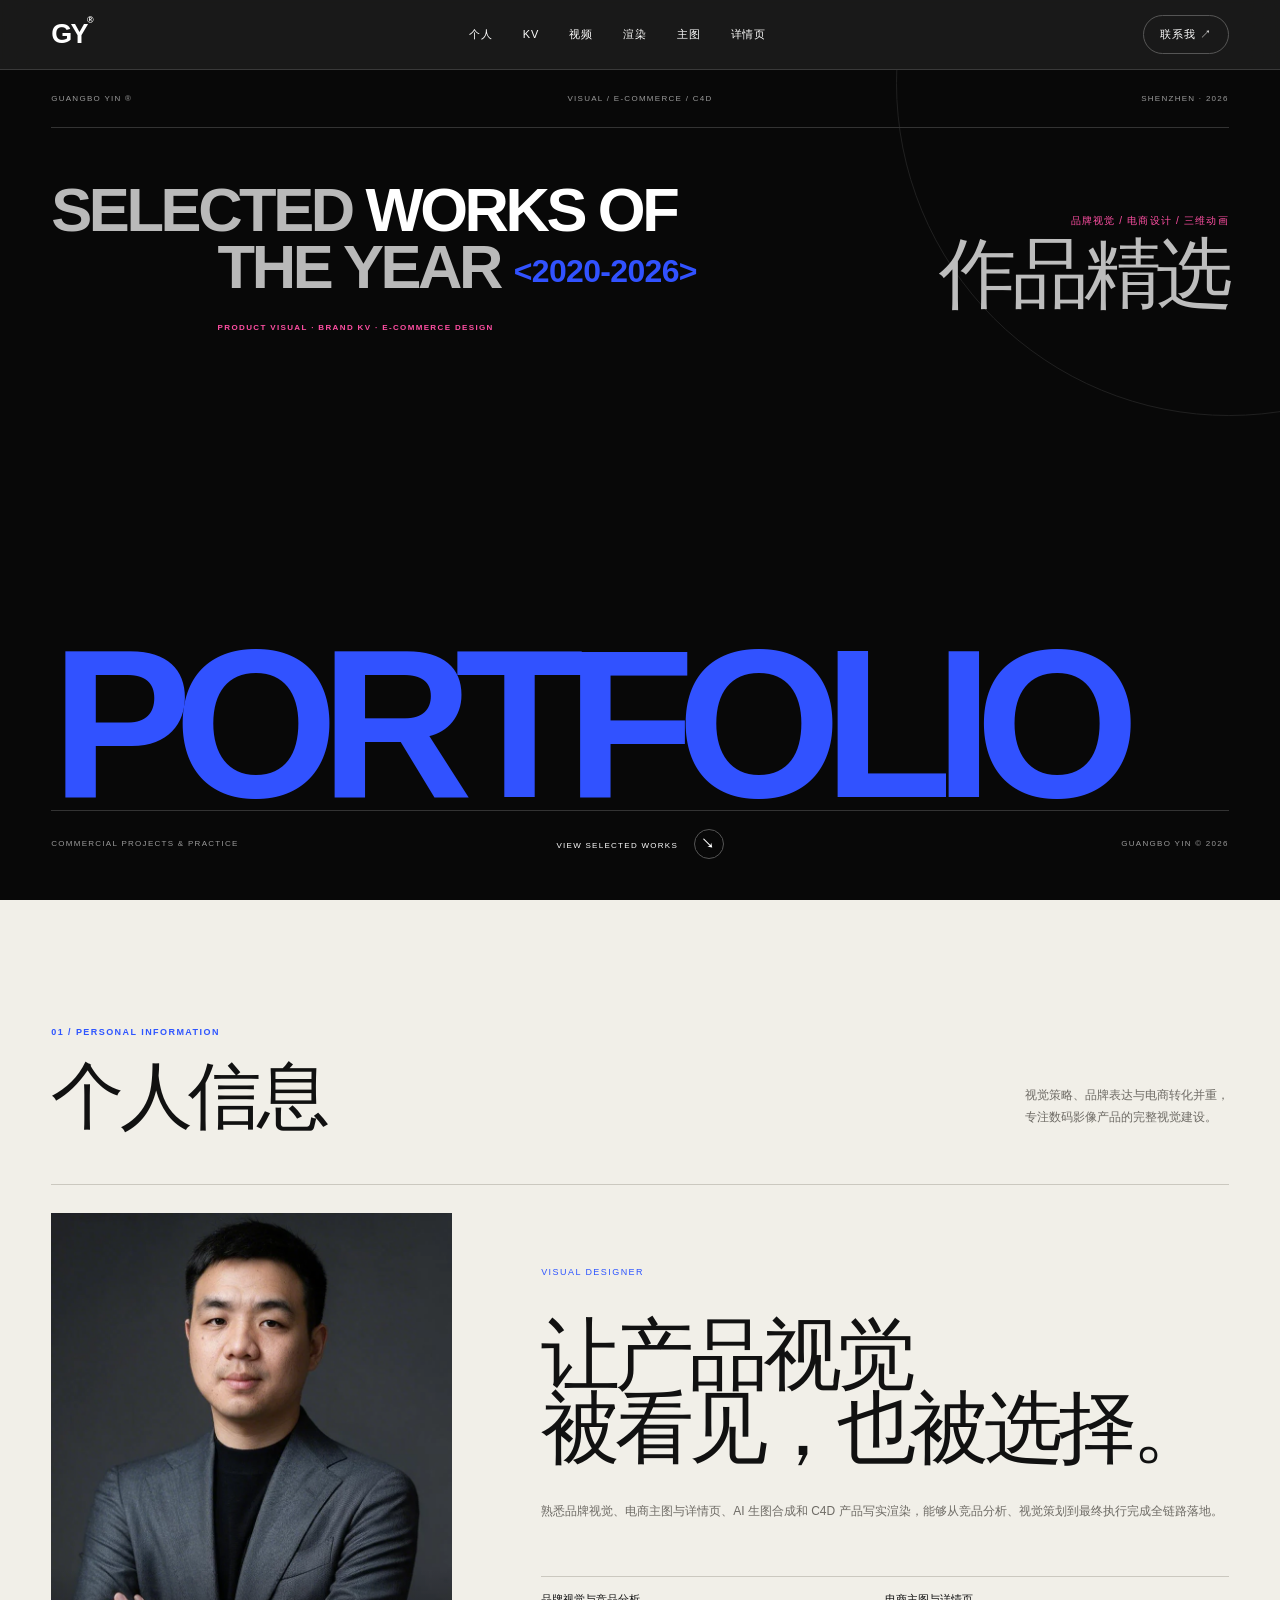
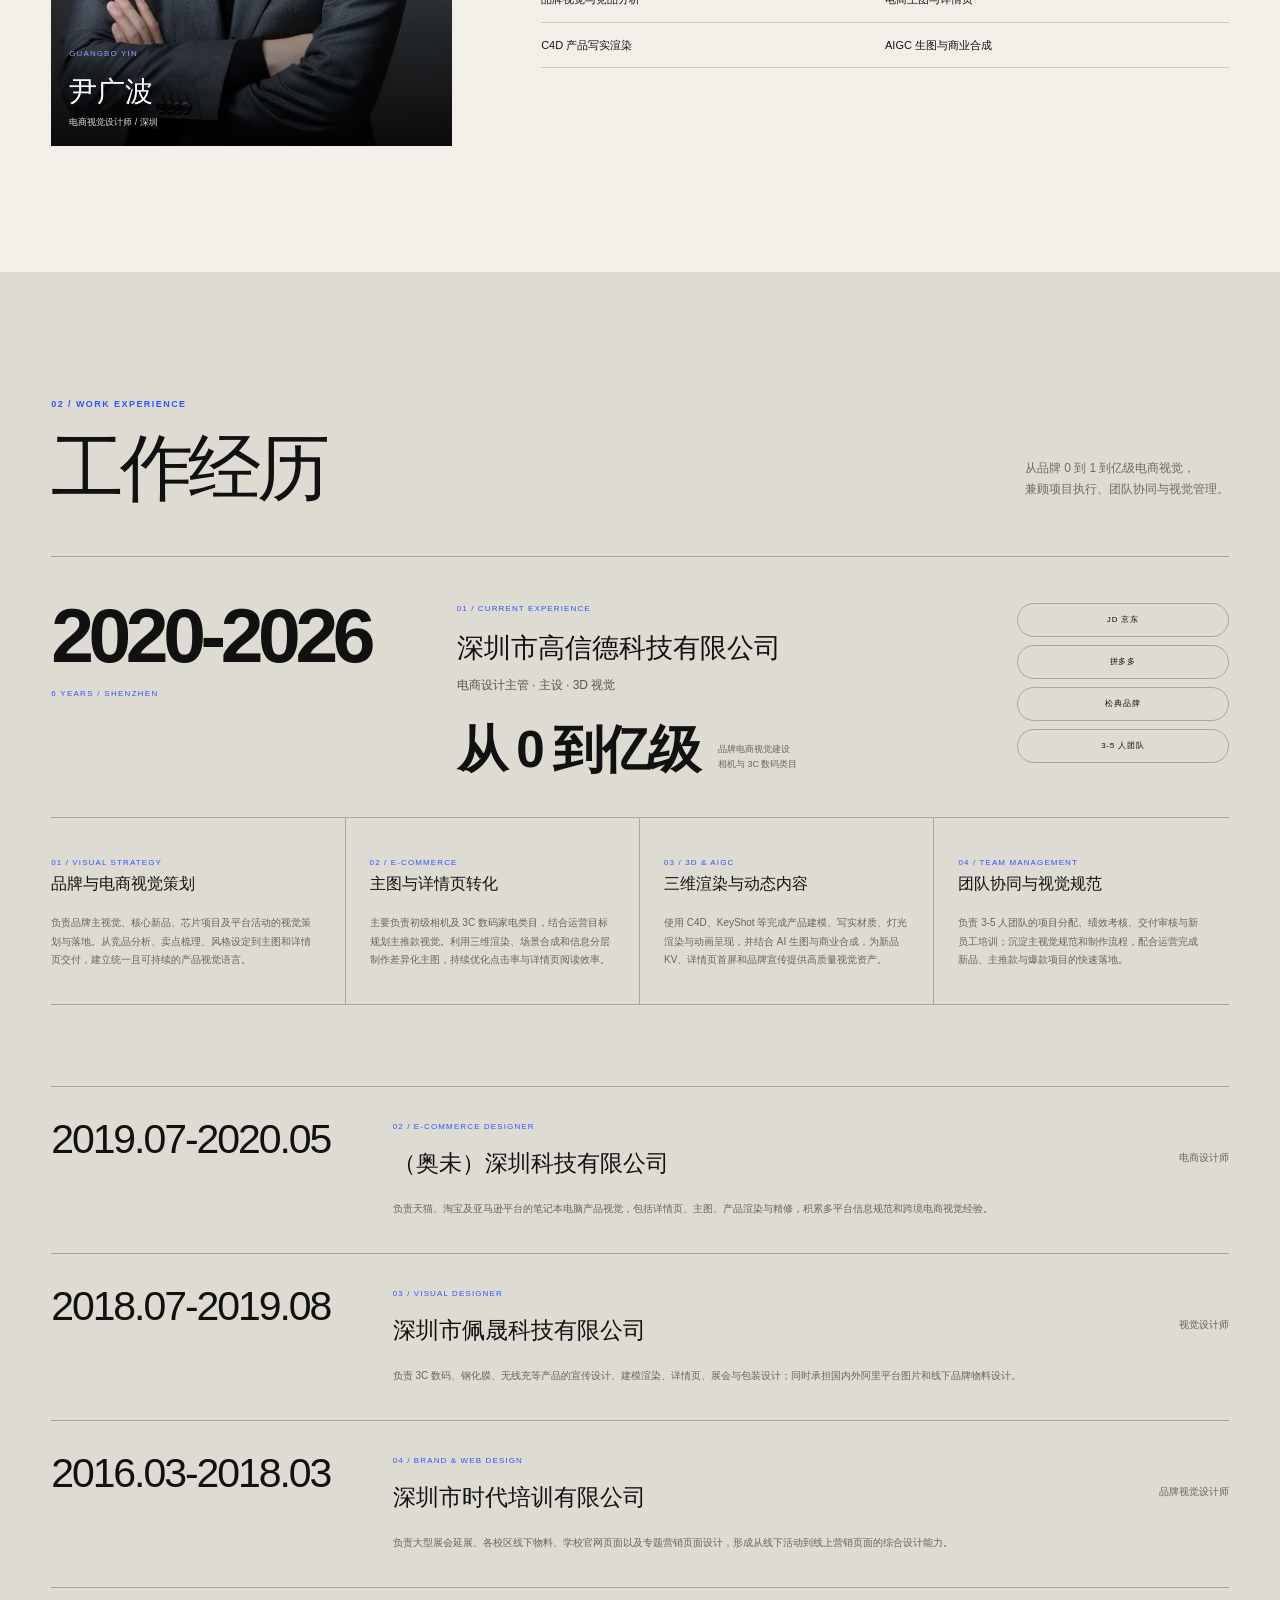
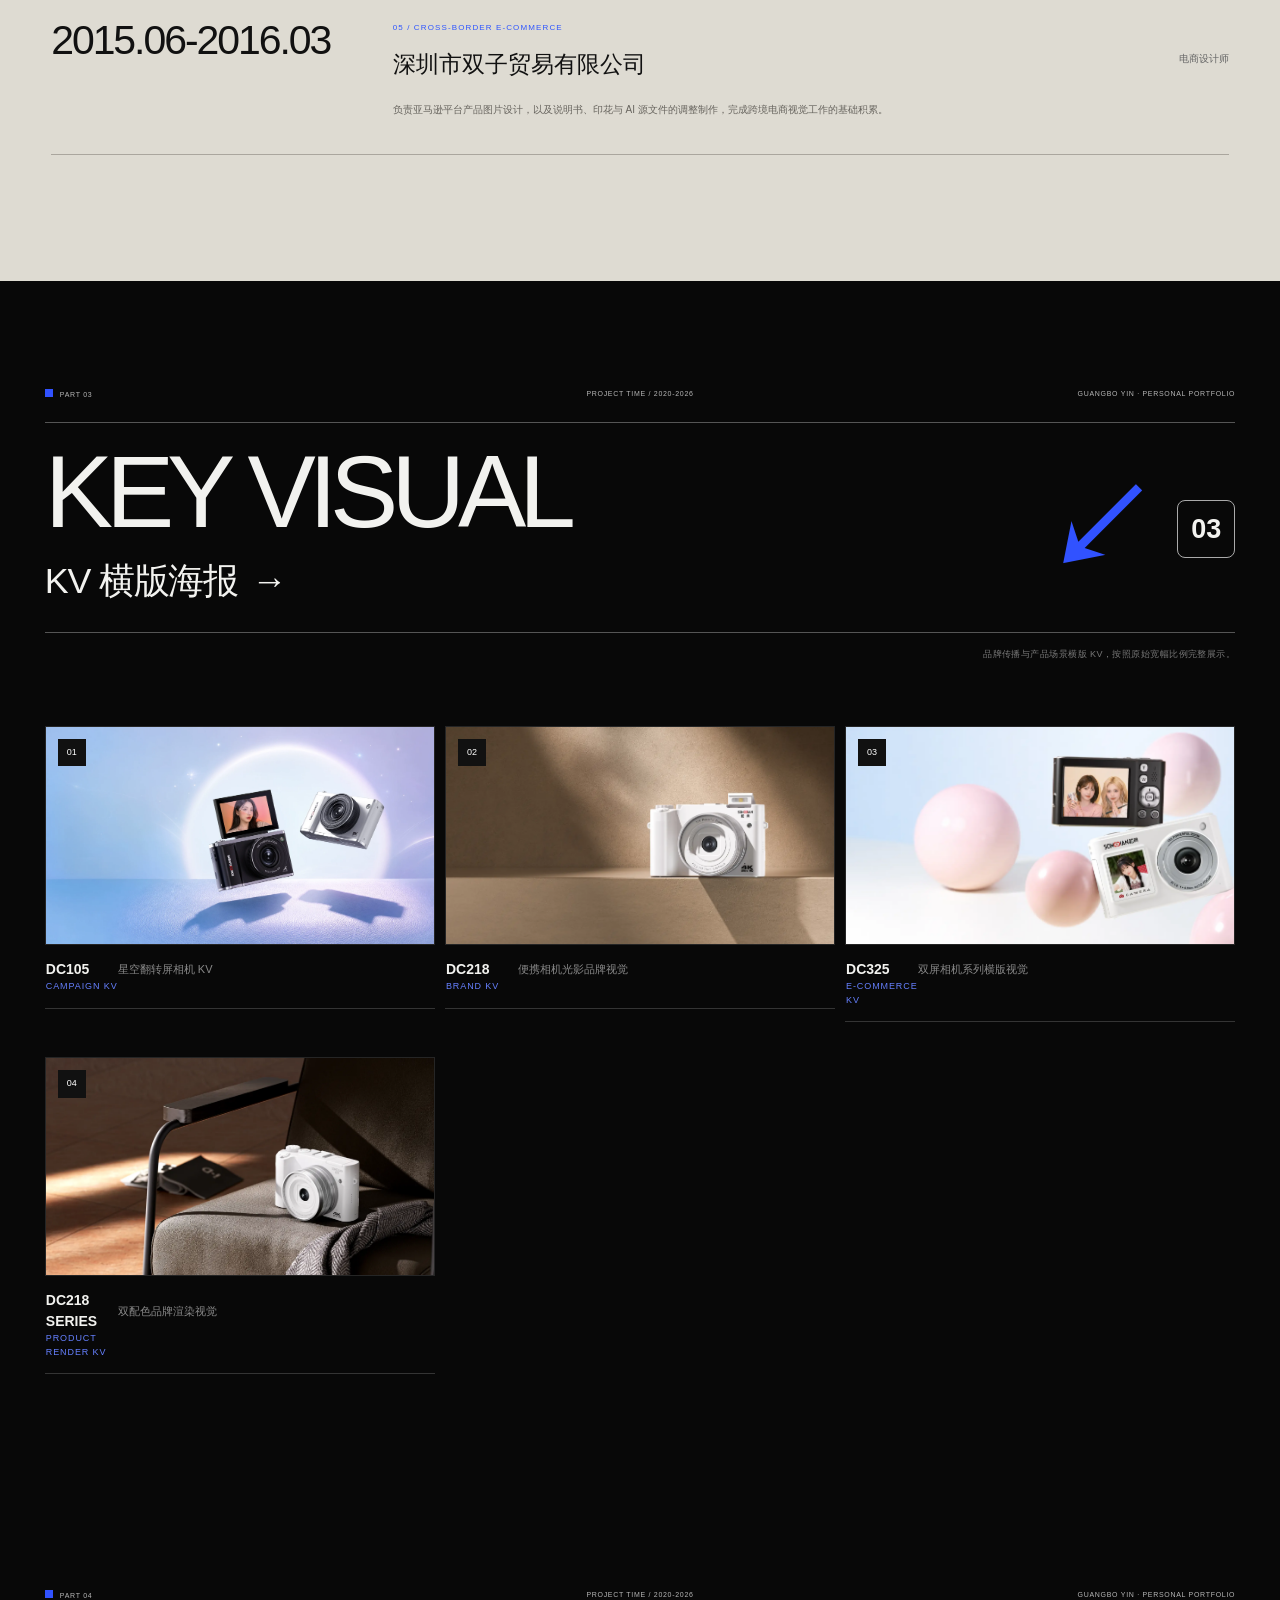
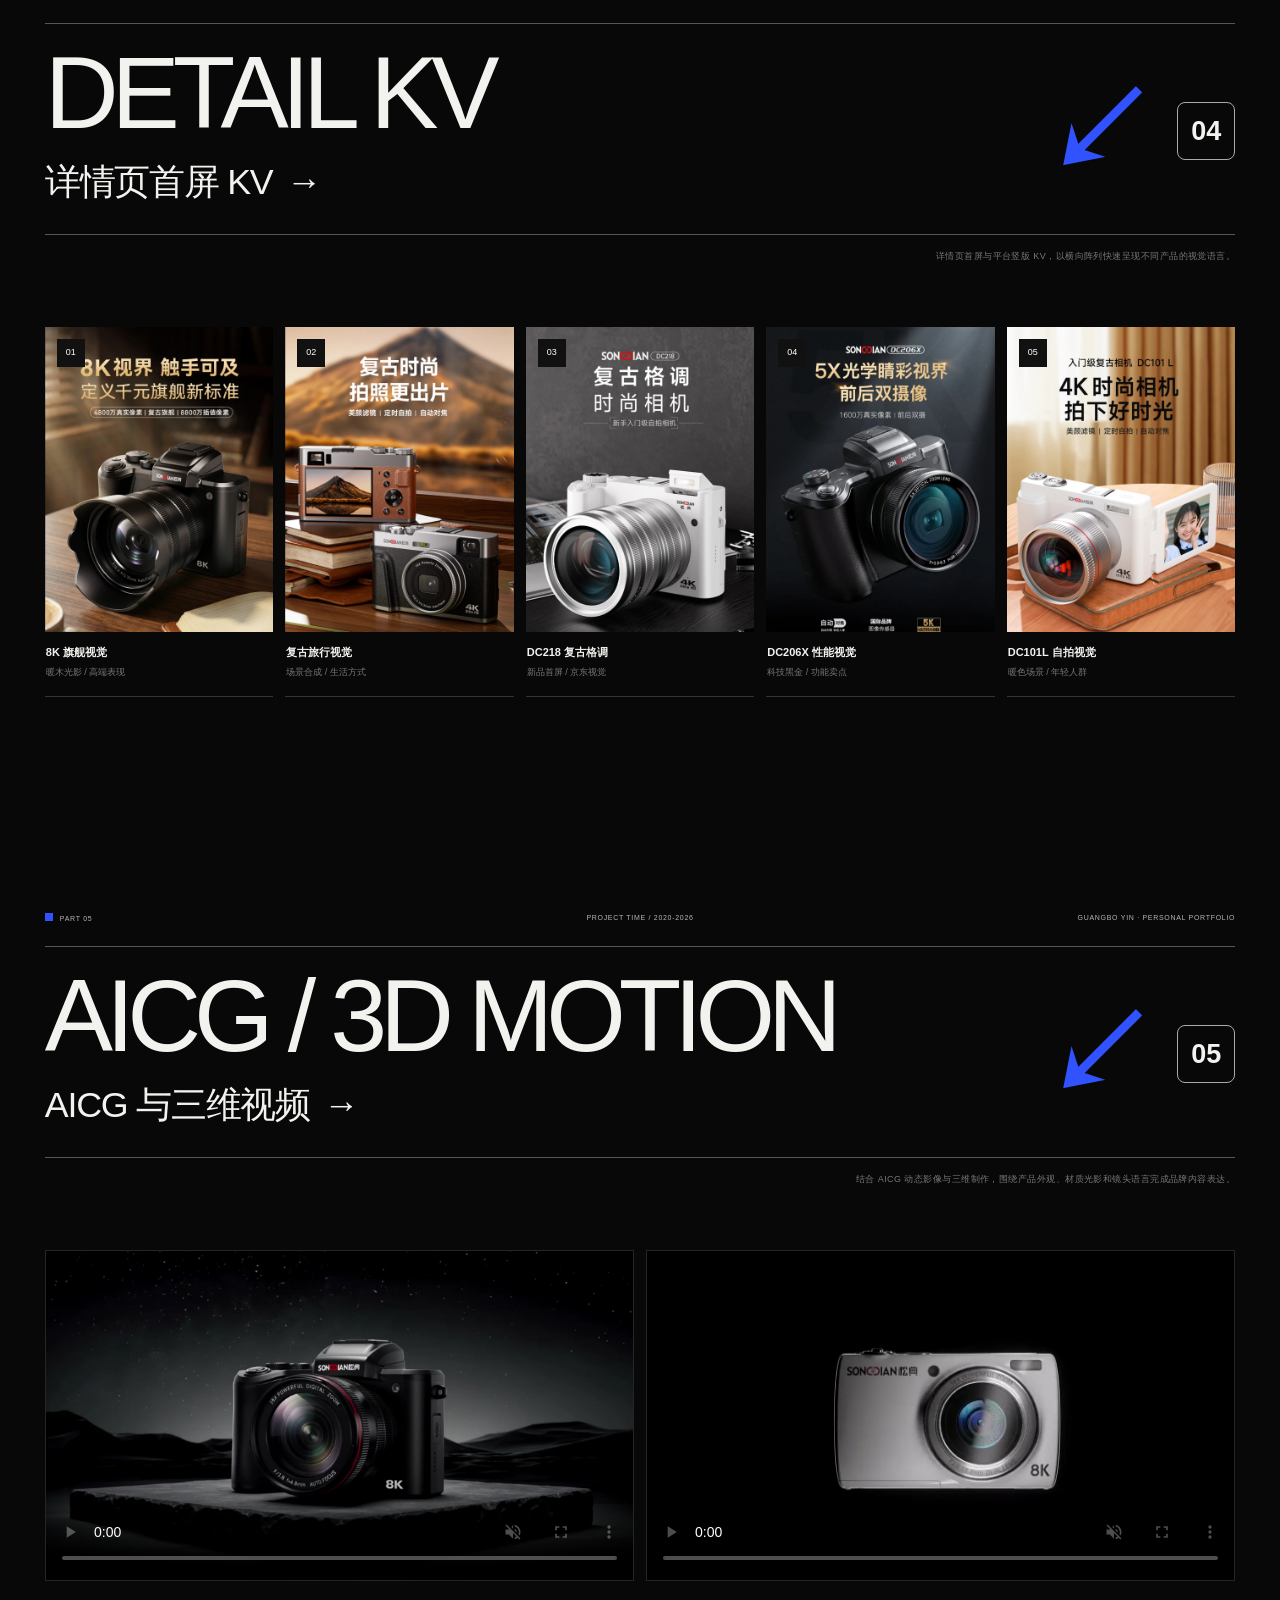
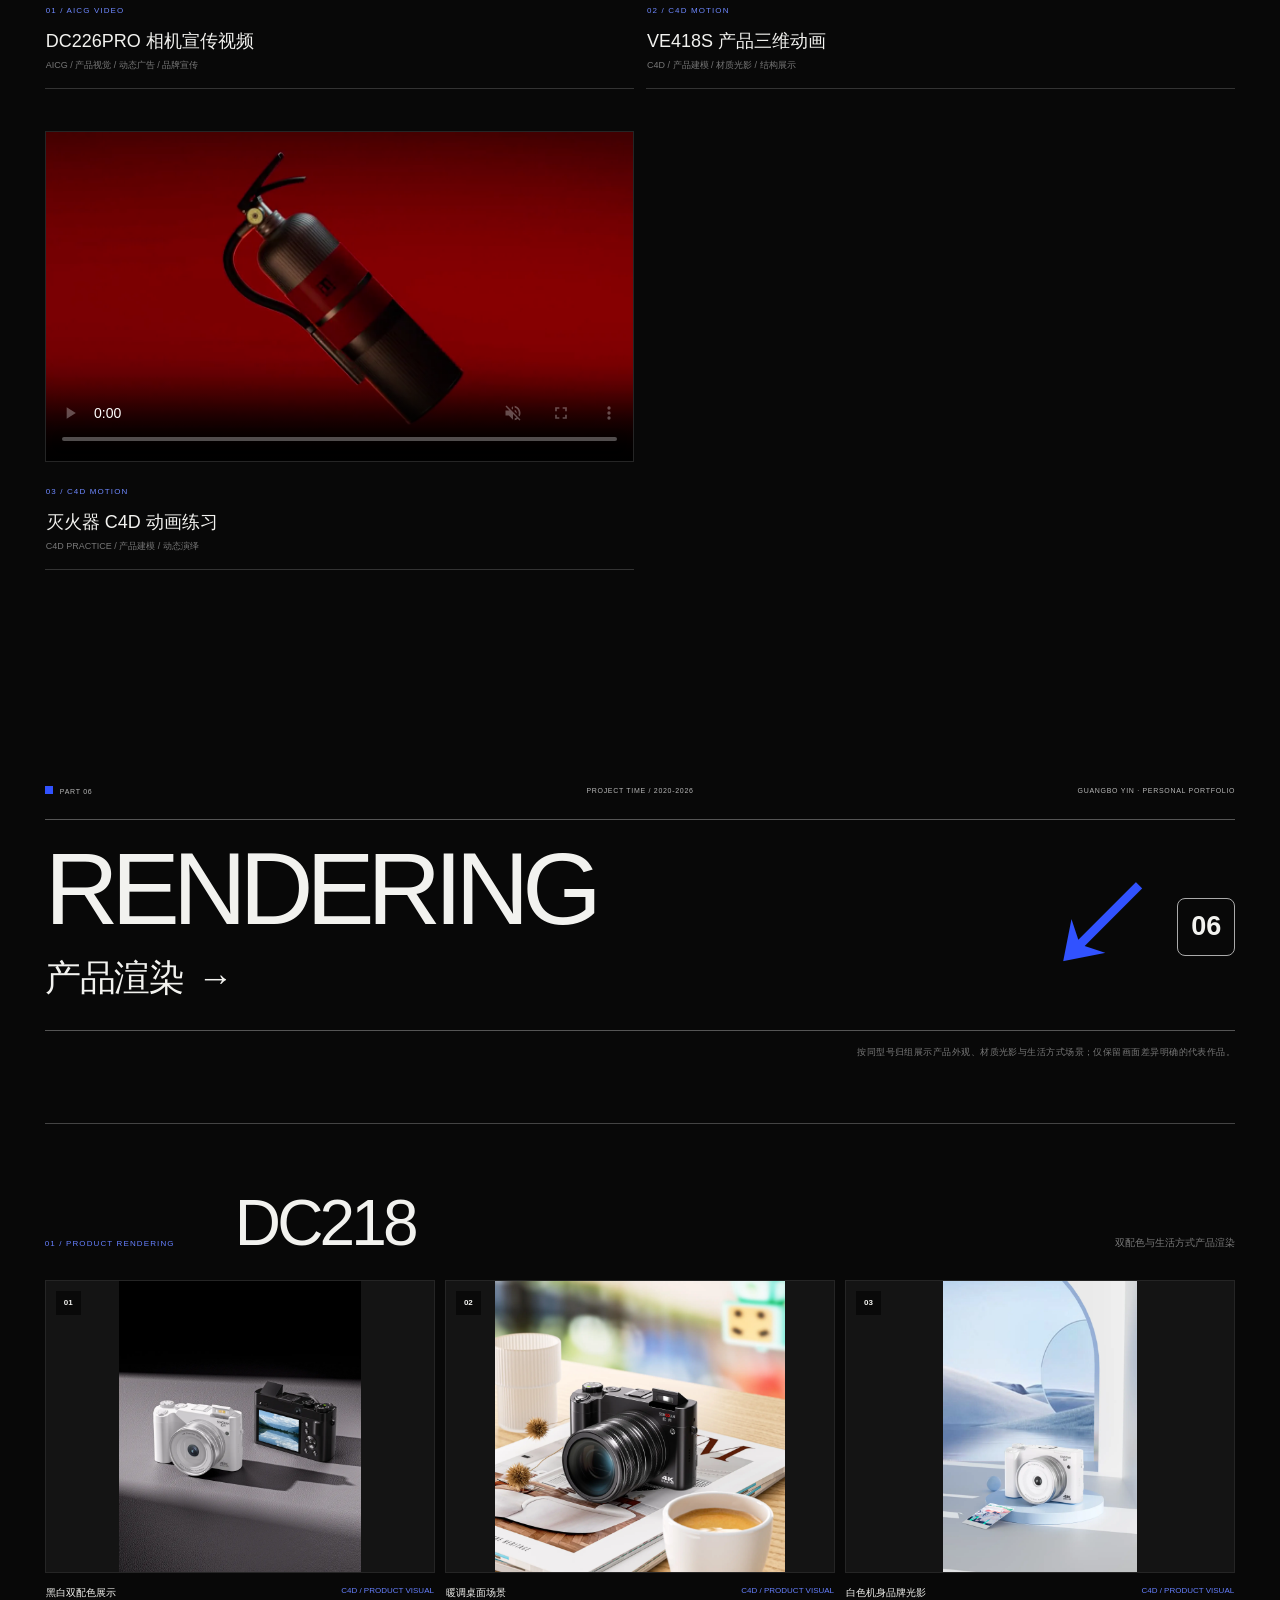
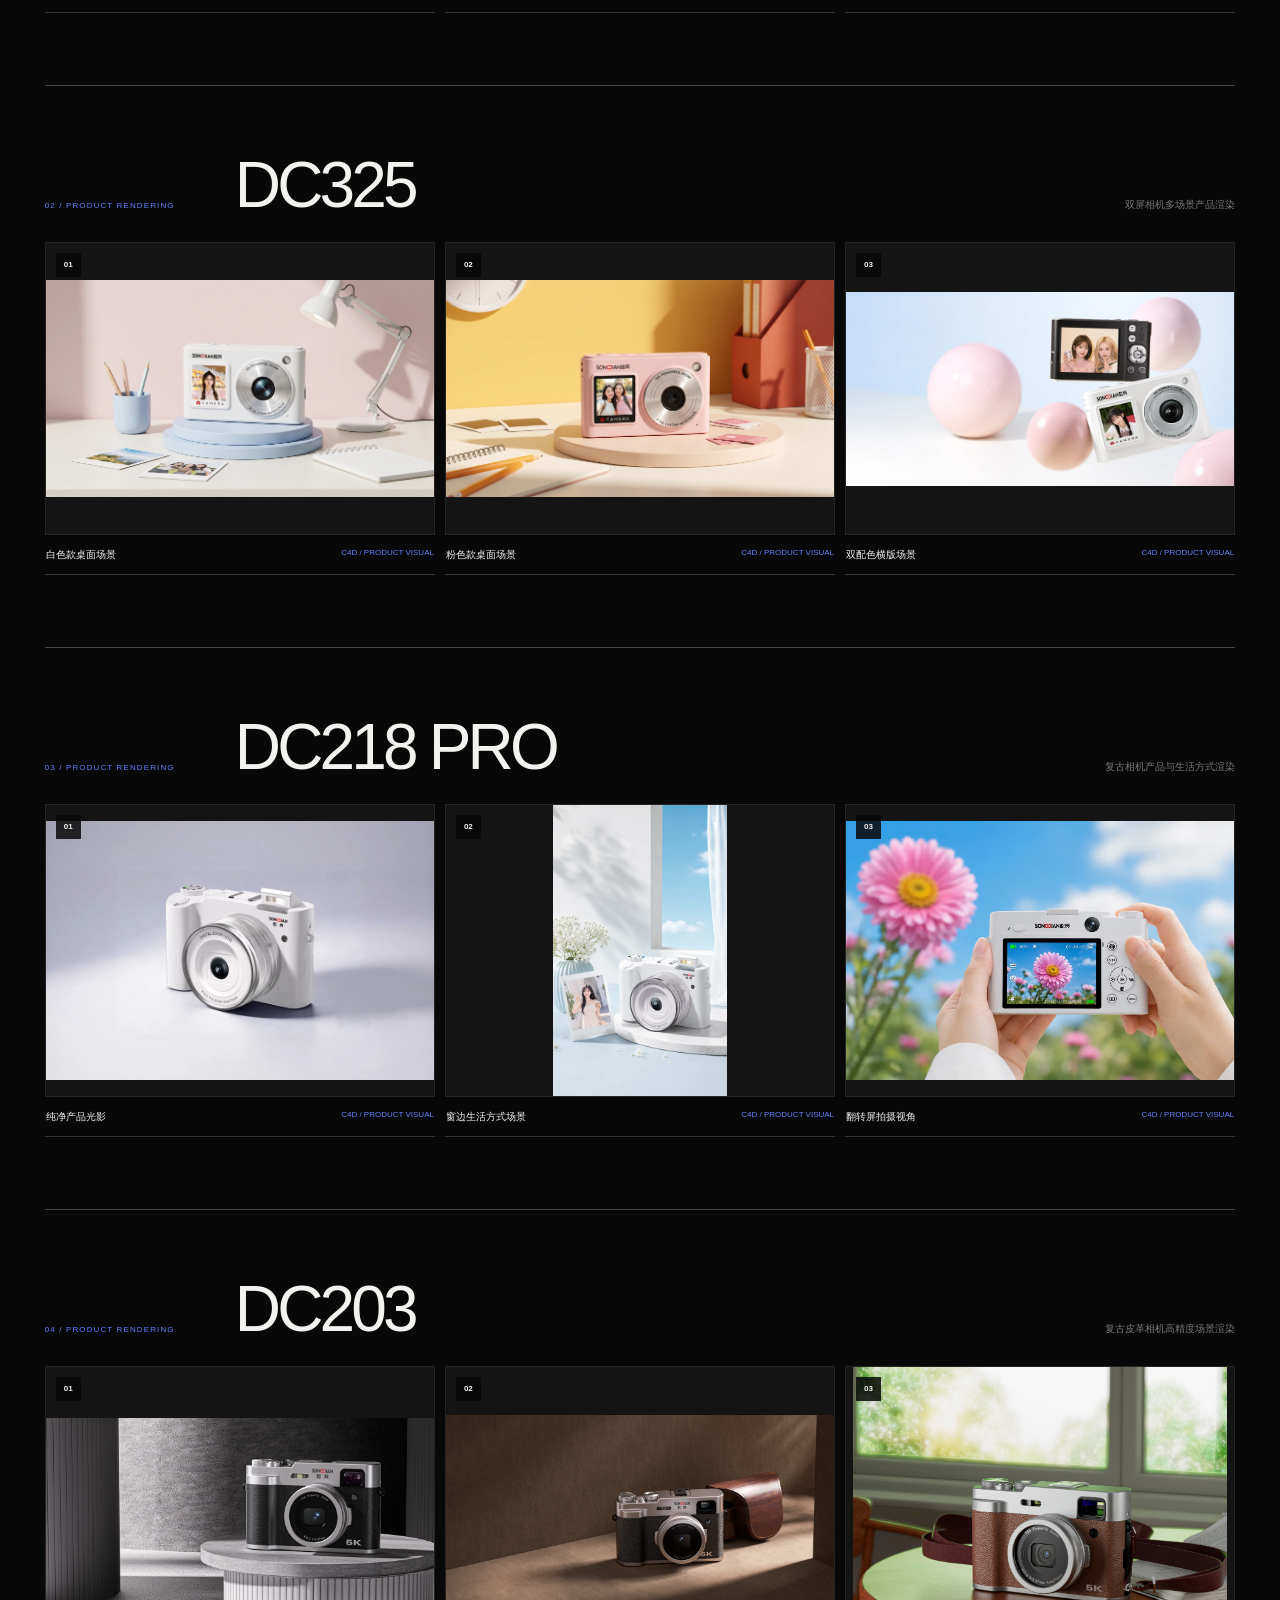
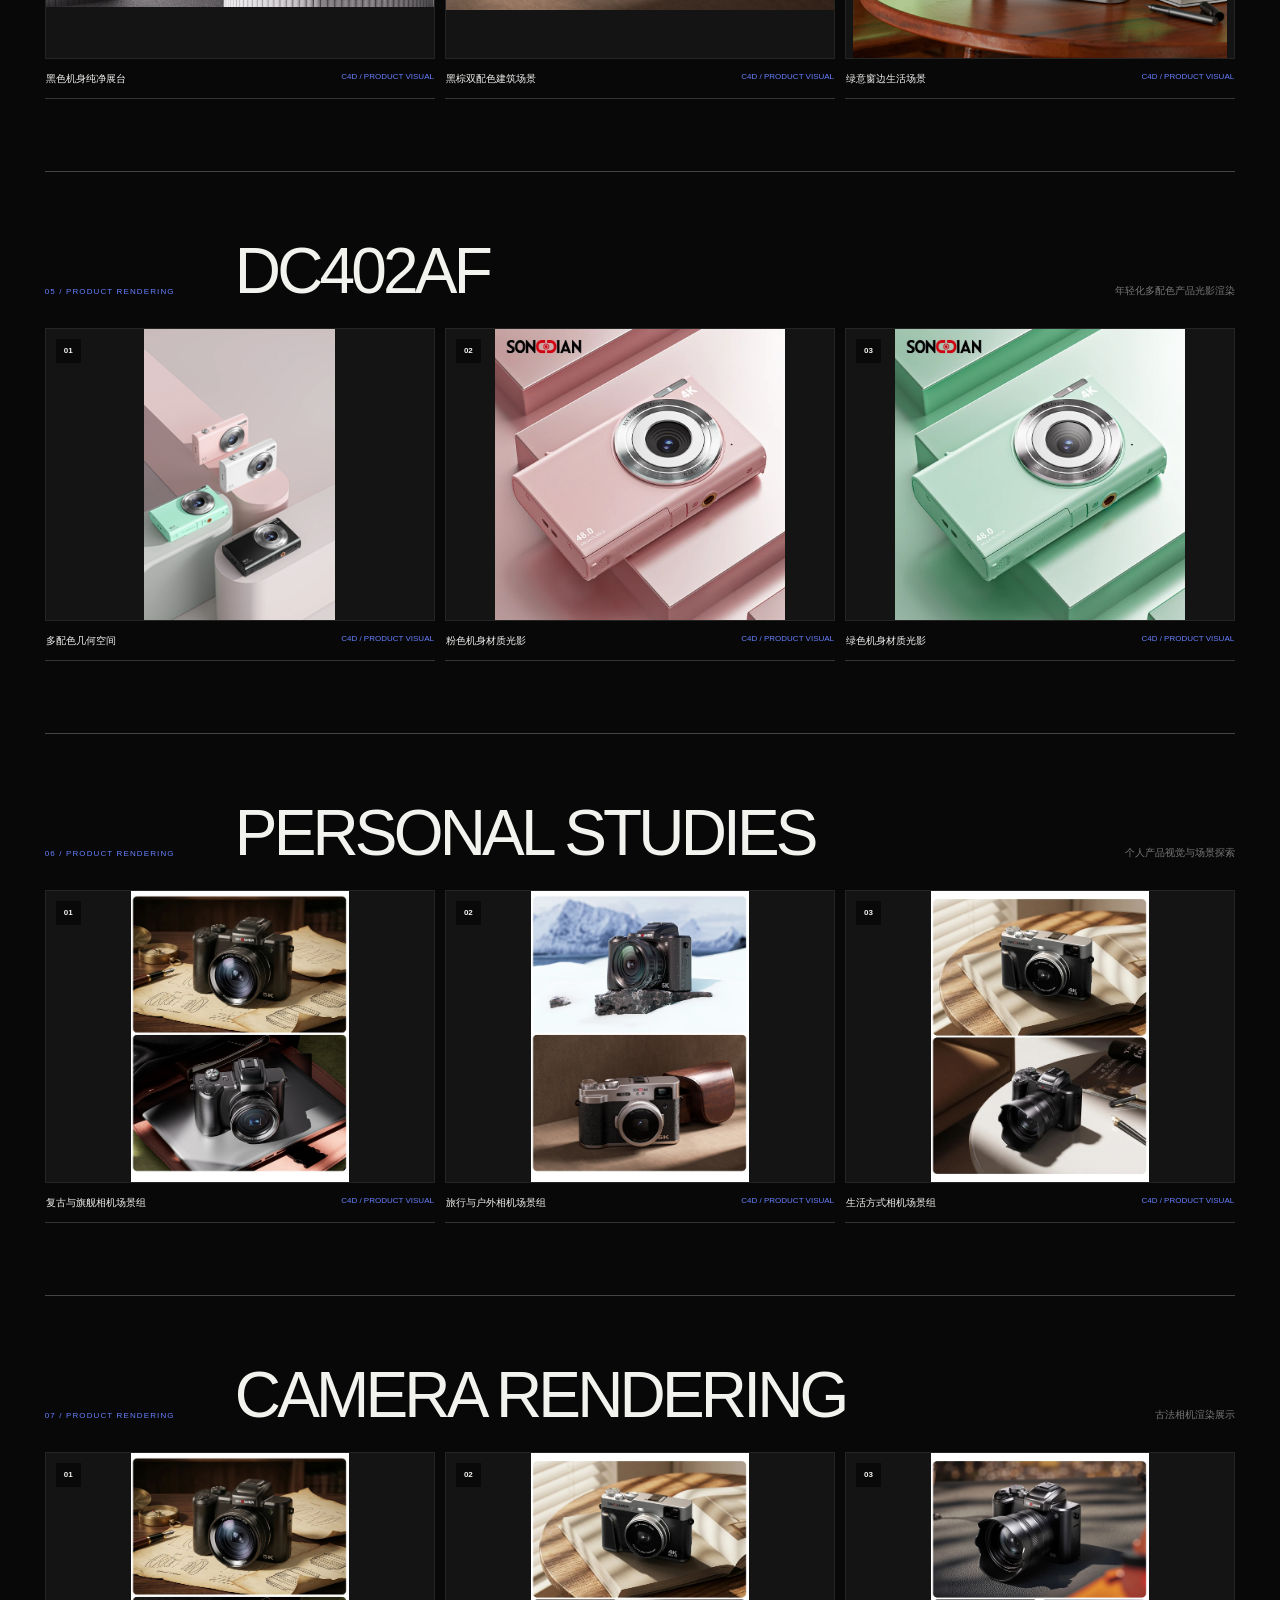
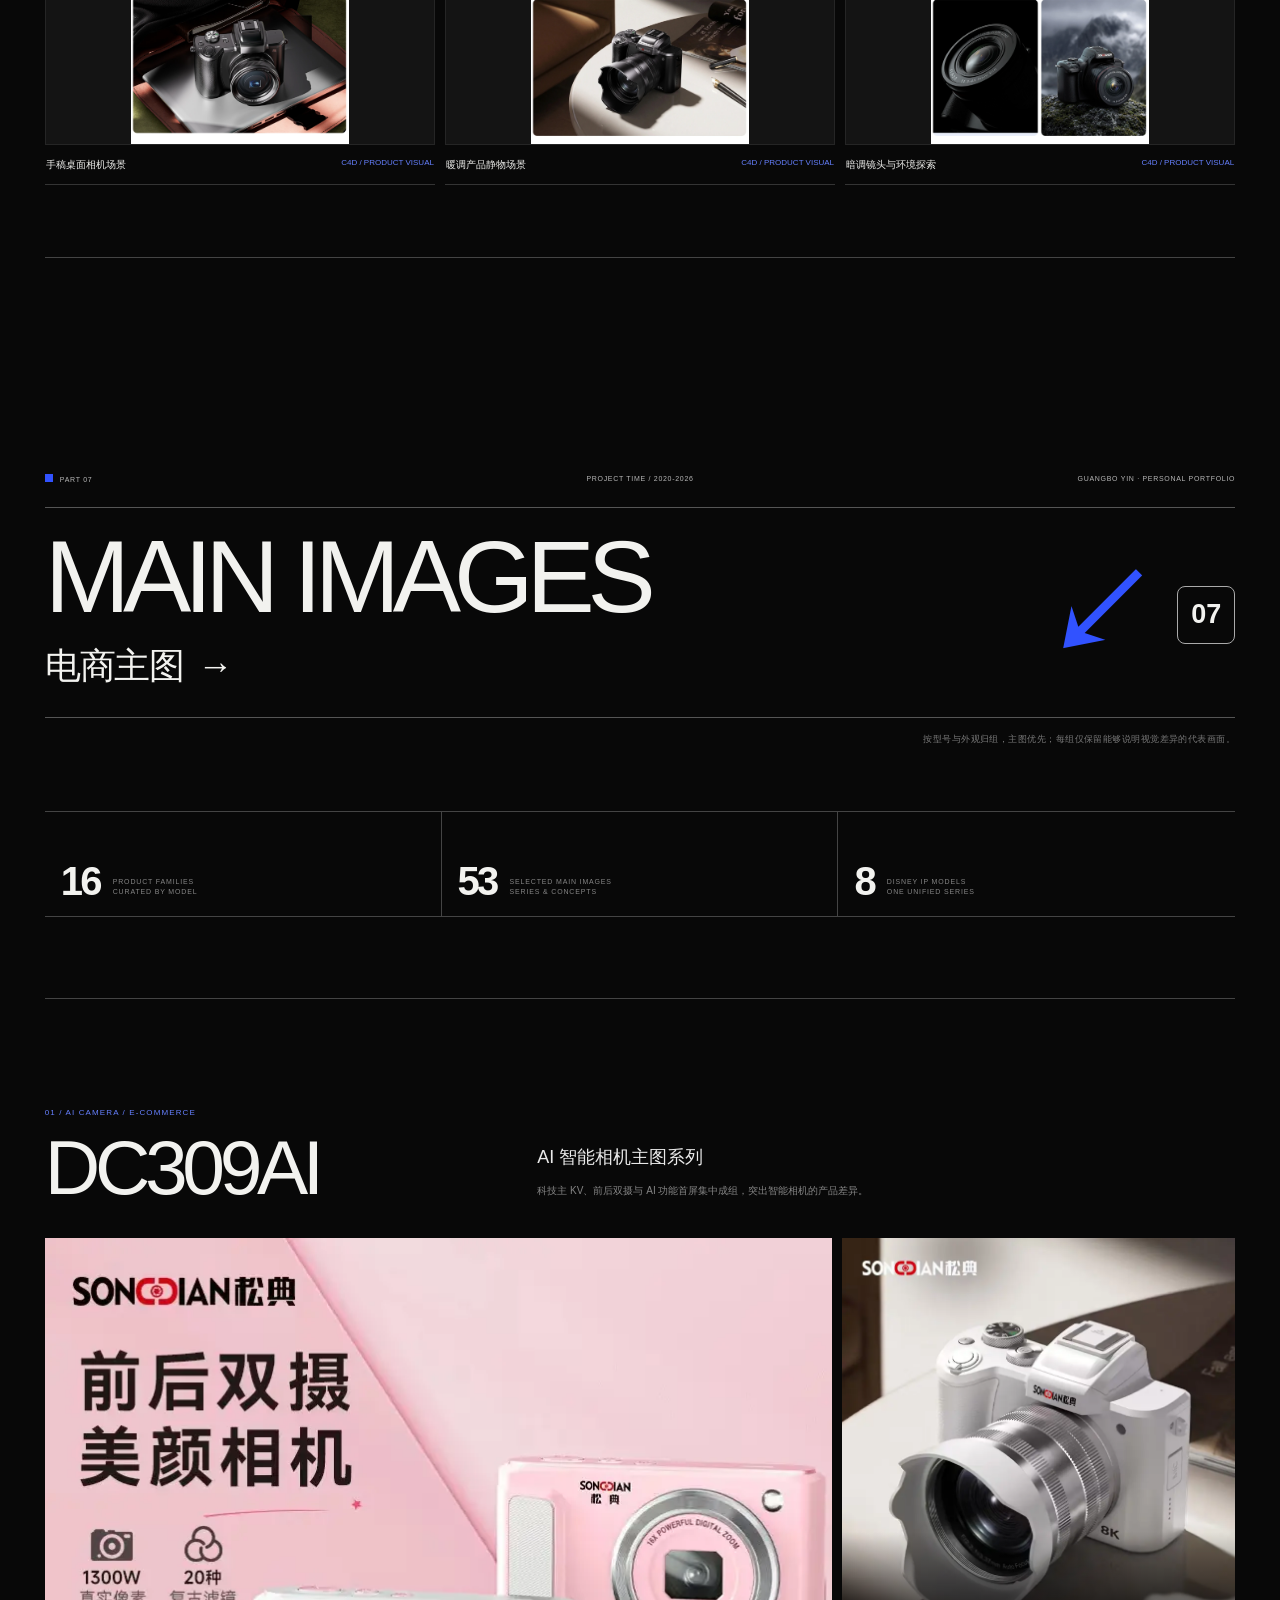
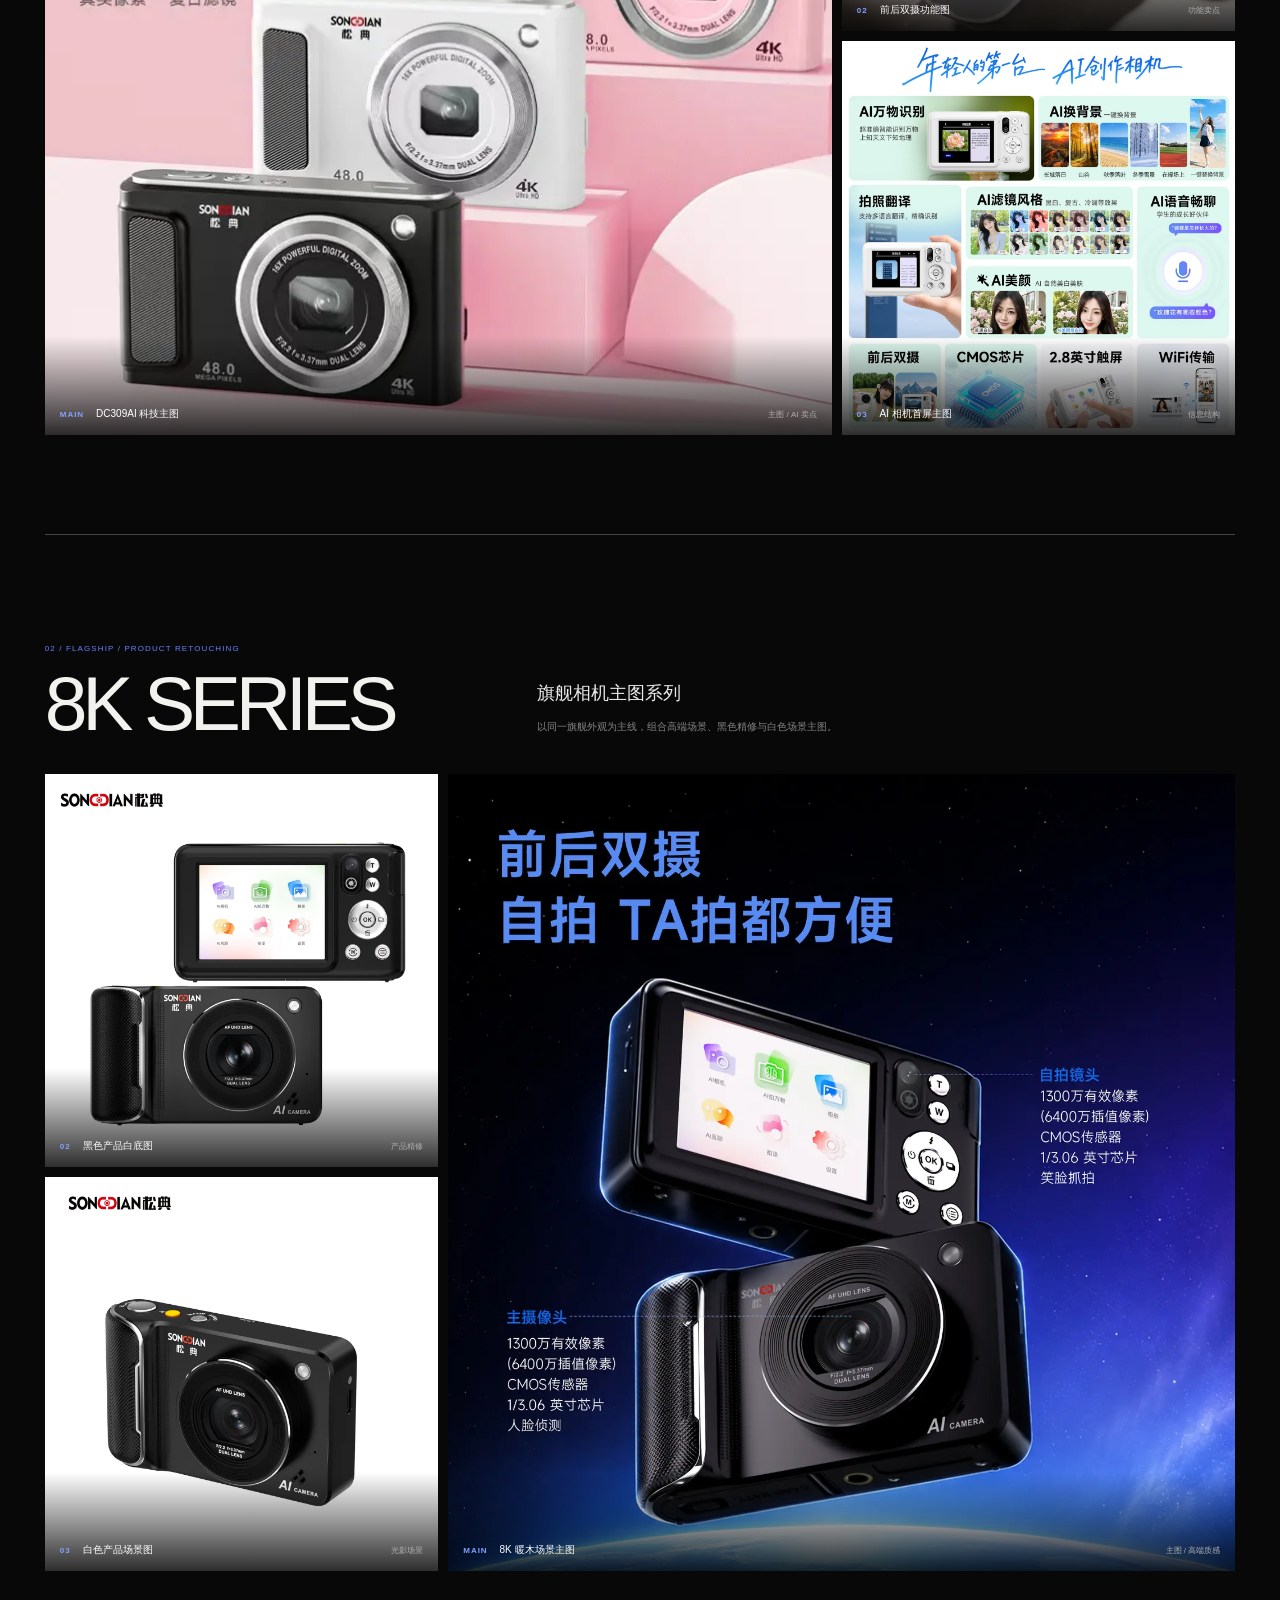
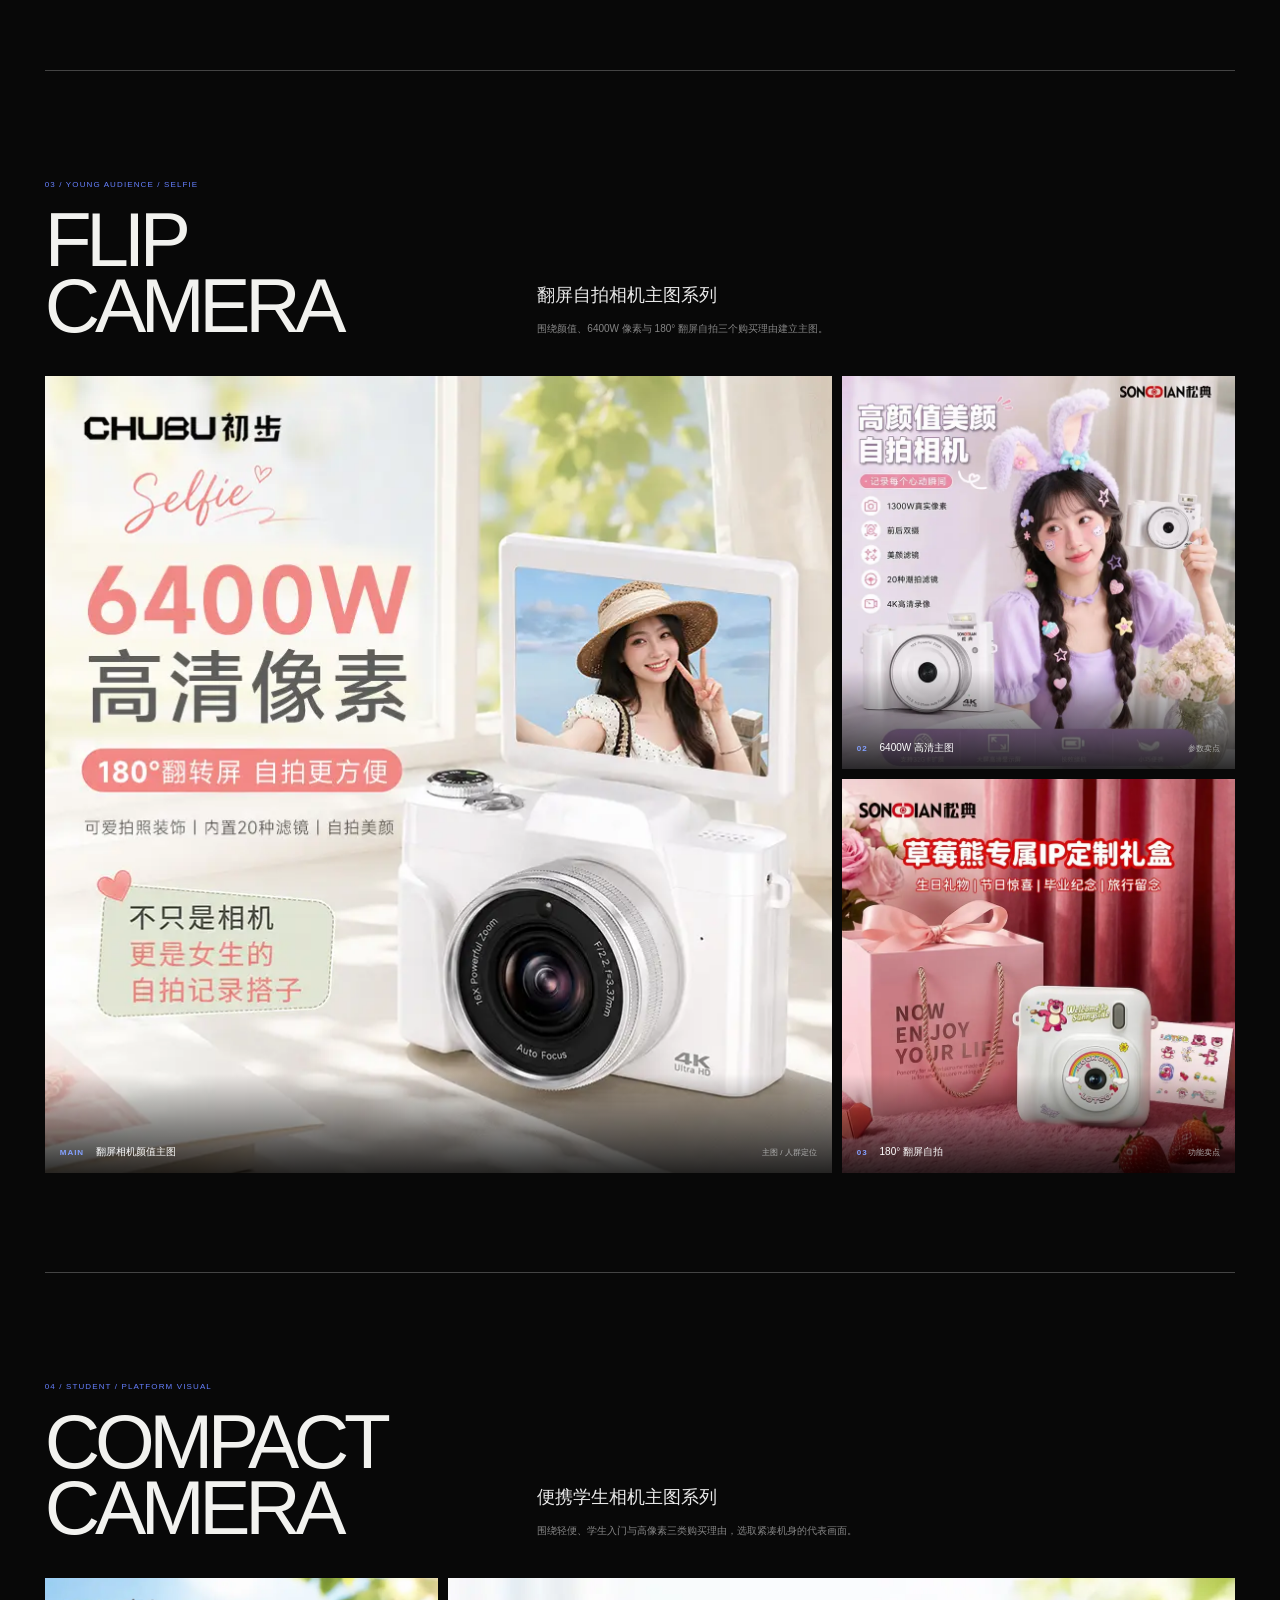
==== commit 950f2e4e: "Publish responsive portfolio website" ====
--- a/index.html
+++ b/index.html
@@ -1 +1 @@
-<!DOCTYPE html><html lang="zh-CN"><head><meta charSet="utf-8"/><meta name="viewport" content="width=device-width, initial-scale=1"/><link rel="preload" href="/_next/static/media/797e433ab948586e-s.p.08e28id.o-okb.woff2" as="font" crossorigin="" type="font/woff2"/><link rel="preload" href="/_next/static/media/caa3a2e1cccd8315-s.p.09~u27dqhyhd6.woff2" as="font" crossorigin="" type="font/woff2"/><link rel="preload" href="/profile-guangbo-yin.webp" as="image"/><link rel="preload" href="/work/dc105-kv.webp" as="image"/><link rel="stylesheet" href="/_next/static/chunks/0wyiszo~7qcq2.css" data-precedence="next"/><link rel="preload" as="script" fetchPriority="low" href="/_next/static/chunks/0rc6psa~eubvw.js"/><script src="/_next/static/chunks/0oo~kbzjwg976.js" async=""></script><script src="/_next/static/chunks/04syw0tyoffp8.js" async=""></script><script src="/_next/static/chunks/turbopack-035gbsc1kk5qy.js" async=""></script><script src="/_next/static/chunks/0wnu0jhene6kd.js" async=""></script><script src="/_next/static/chunks/0c-l5krdtjl5a.js" async=""></script><meta name="next-size-adjust" content=""/><title>尹广波｜品牌视觉 · 电商设计 · 3D视觉</title><meta name="description" content="尹广波的设计师作品集，专注品牌视觉、电商设计与3D视觉。"/><meta name="codex-preview" content="development"/><link rel="shortcut icon" href="/favicon.svg"/><link rel="icon" href="/favicon.svg"/><script src="/_next/static/chunks/03~yq9q893hmn.js" noModule=""></script></head><body class="geist_a71539c9-module__T19VSG__variable geist_mono_8d43a2aa-module__8Li5zG__variable antialiased"><div hidden=""><!--$--><!--/$--></div><main id="top"><header class="site-header"><a class="brand" href="#top">GY<span>®</span></a><nav><a href="#profile">个人</a><a href="#horizontal-kv">KV</a><a href="#c4d">视频</a><a href="#rendering">渲染</a><a href="#main-images">主图</a><a href="#details">详情页</a></nav><a class="header-contact" href="#contact">联系我 ↗</a></header><section class="hero hero-editorial hero-type-only"><div class="type-cover"><div class="type-cover-top"><span>GUANGBO YIN ®</span><span>VISUAL / E-COMMERCE / C4D</span><span>SHENZHEN · 2026</span></div><div class="type-cover-main"><div class="type-cover-copy"><p>SELECTED <b>WORKS OF</b></p><p>THE YEAR <em>&lt;2020-2026&gt;</em></p><small>PRODUCT VISUAL · BRAND KV · E-COMMERCE DESIGN</small></div><div class="type-cover-cn"><span>品牌视觉 / 电商设计 / 三维动画</span><h2>作品精选</h2></div><h1>PORTFOLIO</h1></div><div class="type-cover-foot"><span>COMMERCIAL PROJECTS &amp; PRACTICE</span><a href="#profile">VIEW SELECTED WORKS <b>↘</b></a><span>GUANGBO YIN © 2026</span></div></div></section><section class="profile-section" id="profile"><div class="section-title"><div><p class="eyebrow">01 / PERSONAL INFORMATION</p><h2>个人信息</h2></div><p>视觉策略、品牌表达与电商转化并重，<br/>专注数码影像产品的完整视觉建设。</p></div><div class="profile-intro"><figure class="profile-card"><img src="/profile-guangbo-yin.webp" alt="尹广波个人形象照"/><figcaption><span>GUANGBO YIN</span><h3>尹广波</h3><p>电商视觉设计师 / 深圳</p></figcaption></figure><article class="profile-summary"><span>VISUAL DESIGNER</span><h3>让产品视觉<br/>被看见，也被选择。</h3><p>熟悉品牌视觉、电商主图与详情页、AI 生图合成和 C4D 产品写实渲染，能够从竞品分析、视觉策划到最终执行完成全链路落地。</p><ul><li>品牌视觉与竞品分析</li><li>电商主图与详情页</li><li>C4D 产品写实渲染</li><li>AIGC 生图与商业合成</li></ul></article></div></section><section class="experience-section" id="experience"><div class="section-title"><div><p class="eyebrow">02 / WORK EXPERIENCE</p><h2>工作经历</h2></div><p>从品牌 0 到 1 到亿级电商视觉，<br/>兼顾项目执行、团队协同与视觉管理。</p></div><div class="experience-lead"><div class="experience-period"><b>2020-2026</b><span>6 YEARS / SHENZHEN</span></div><article class="experience-role"><p>01 / CURRENT EXPERIENCE</p><h3>深圳市高信德科技有限公司</h3><h4>电商设计主管 · 主设 · 3D 视觉</h4><div class="experience-achievement"><strong>从 0 到亿级</strong><span>品牌电商视觉建设<br/>相机与 3C 数码类目</span></div></article><div class="experience-tags"><span>JD 京东</span><span>拼多多</span><span>松典品牌</span><span>3-5 人团队</span></div></div><div class="experience-detail-grid"><article><span>01 / VISUAL STRATEGY</span><h4>品牌与电商视觉策划</h4><p>负责品牌主视觉、核心新品、芯片项目及平台活动的视觉策划与落地。从竞品分析、卖点梳理、风格设定到主图和详情页交付，建立统一且可持续的产品视觉语言。</p></article><article><span>02 / E-COMMERCE</span><h4>主图与详情页转化</h4><p>主要负责初级相机及 3C 数码家电类目，结合运营目标规划主推款视觉。利用三维渲染、场景合成和信息分层制作差异化主图，持续优化点击率与详情页阅读效率。</p></article><article><span>03 / 3D &amp; AIGC</span><h4>三维渲染与动态内容</h4><p>使用 C4D、KeyShot 等完成产品建模、写实材质、灯光渲染与动画呈现，并结合 AI 生图与商业合成，为新品 KV、详情页首屏和品牌宣传提供高质量视觉资产。</p></article><article><span>04 / TEAM MANAGEMENT</span><h4>团队协同与视觉规范</h4><p>负责 3-5 人团队的项目分配、绩效考核、交付审核与新员工培训；沉淀主视觉规范和制作流程，配合运营完成新品、主推款与爆款项目的快速落地。</p></article></div><div class="career-timeline"><article><time>2019.07-2020.05</time><div><span>02 / E-COMMERCE DESIGNER</span><h3>（奥未）深圳科技有限公司</h3><h4>电商设计师</h4><p>负责天猫、淘宝及亚马逊平台的笔记本电脑产品视觉，包括详情页、主图、产品渲染与精修，积累多平台信息规范和跨境电商视觉经验。</p></div></article><article><time>2018.07-2019.08</time><div><span>03 / VISUAL DESIGNER</span><h3>深圳市佩晟科技有限公司</h3><h4>视觉设计师</h4><p>负责 3C 数码、钢化膜、无线充等产品的宣传设计、建模渲染、详情页、展会与包装设计；同时承担国内外阿里平台图片和线下品牌物料设计。</p></div></article><article><time>2016.03-2018.03</time><div><span>04 / BRAND &amp; WEB DESIGN</span><h3>深圳市时代培训有限公司</h3><h4>品牌视觉设计师</h4><p>负责大型展会延展、各校区线下物料、学校官网页面以及专题营销页面设计，形成从线下活动到线上营销页面的综合设计能力。</p></div></article><article><time>2015.06-2016.03</time><div><span>05 / CROSS-BORDER E-COMMERCE</span><h3>深圳市双子贸易有限公司</h3><h4>电商设计师</h4><p>负责亚马逊平台产品图片设计，以及说明书、印花与 AI 源文件的调整制作，完成跨境电商视觉工作的基础积累。</p></div></article></div></section><section class="render-section" id="horizontal-kv"><header class="chapter-head"><div class="chapter-meta"><span><i></i>PART <!-- -->03</span><span>PROJECT TIME / 2020-2026</span><span>GUANGBO YIN · PERSONAL PORTFOLIO</span></div><div class="chapter-title"><div><h2>KEY VISUAL</h2><h3>KV 横版海报<b>→</b></h3></div><div class="chapter-mark"><strong>↙</strong><em>03</em></div></div><p>品牌传播与产品场景横版 KV，按照原始宽幅比例完整展示。</p></header><div class="horizontal-kv-list"><figure><div><img src="/work/dc105-kv.webp" alt="星空翻转屏相机 KV" loading="eager"/><span>01</span></div><figcaption><b>DC105</b><p>星空翻转屏相机 KV</p><em>CAMPAIGN KV</em></figcaption></figure><figure><div><img src="/work/dc218-hero.webp" alt="便携相机光影品牌视觉" loading="lazy"/><span>02</span></div><figcaption><b>DC218</b><p>便携相机光影品牌视觉</p><em>BRAND KV</em></figcaption></figure><figure><div><img src="/work/dc325-hero.webp" alt="双屏相机系列横版视觉" loading="lazy"/><span>03</span></div><figcaption><b>DC325</b><p>双屏相机系列横版视觉</p><em>E-COMMERCE KV</em></figcaption></figure><figure><div><img src="/collections/render-07.webp" alt="双配色品牌渲染视觉" loading="lazy"/><span>04</span></div><figcaption><b>DC218 SERIES</b><p>双配色品牌渲染视觉</p><em>PRODUCT RENDER KV</em></figcaption></figure></div></section><section class="detail-kv-section" id="detail-kv"><header class="chapter-head"><div class="chapter-meta"><span><i></i>PART <!-- -->04</span><span>PROJECT TIME / 2020-2026</span><span>GUANGBO YIN · PERSONAL PORTFOLIO</span></div><div class="chapter-title"><div><h2>DETAIL KV</h2><h3>详情页首屏 KV<b>→</b></h3></div><div class="chapter-mark"><strong>↙</strong><em>04</em></div></div><p>详情页首屏与平台竖版 KV，以横向阵列快速呈现不同产品的视觉语言。</p></header><div class="detail-kv-grid"><figure><div><img src="/media/kv-8k.webp" alt="8K 旗舰视觉" loading="lazy"/><span>01</span></div><figcaption><b>8K 旗舰视觉</b><p>暖木光影 / 高端表现</p></figcaption></figure><figure><div><img src="/media/kv-retro.webp" alt="复古旅行视觉" loading="lazy"/><span>02</span></div><figcaption><b>复古旅行视觉</b><p>场景合成 / 生活方式</p></figcaption></figure><figure><div><img src="/media/kv-dc218.webp" alt="DC218 复古格调" loading="lazy"/><span>03</span></div><figcaption><b>DC218 复古格调</b><p>新品首屏 / 京东视觉</p></figcaption></figure><figure><div><img src="/media/kv-dc206x.webp" alt="DC206X 性能视觉" loading="lazy"/><span>04</span></div><figcaption><b>DC206X 性能视觉</b><p>科技黑金 / 功能卖点</p></figcaption></figure><figure><div><img src="/media/kv-dc101l.webp" alt="DC101L 自拍视觉" loading="lazy"/><span>05</span></div><figcaption><b>DC101L 自拍视觉</b><p>暖色场景 / 年轻人群</p></figcaption></figure></div></section><section class="visual-section" id="c4d"><header class="chapter-head"><div class="chapter-meta"><span><i></i>PART <!-- -->05</span><span>PROJECT TIME / 2020-2026</span><span>GUANGBO YIN · PERSONAL PORTFOLIO</span></div><div class="chapter-title"><div><h2>AICG / 3D MOTION</h2><h3>AICG 与三维视频<b>→</b></h3></div><div class="chapter-mark"><strong>↙</strong><em>05</em></div></div><p>结合 AICG 动态影像与三维制作，围绕产品外观、材质光影和镜头语言完成品牌内容表达。</p></header><div class="motion-grid c4d-grid"><figure><video controls="" muted="" loop="" playsInline="" preload="metadata" poster="/media/dc226pro-aicg-poster.webp"><source src="/media/dc226pro-aicg-promo.mp4" type="video/mp4"/></video><figcaption><span>01<!-- --> / <!-- -->AICG VIDEO</span><h3>DC226PRO 相机宣传视频</h3><p>AICG / 产品视觉 / 动态广告 / 品牌宣传</p></figcaption></figure><figure><video controls="" muted="" loop="" playsInline="" preload="metadata" poster="/media/ve418s-poster.webp"><source src="/media/ve418s-motion.mp4" type="video/mp4"/></video><figcaption><span>02<!-- --> / <!-- -->C4D MOTION</span><h3>VE418S 产品三维动画</h3><p>C4D / 产品建模 / 材质光影 / 结构展示</p></figcaption></figure><figure><video controls="" muted="" loop="" playsInline="" preload="metadata" poster="/media/c4d-extinguisher-poster.webp"><source src="/media/c4d-extinguisher.mp4" type="video/mp4"/></video><figcaption><span>03<!-- --> / <!-- -->C4D MOTION</span><h3>灭火器 C4D 动画练习</h3><p>C4D PRACTICE / 产品建模 / 动态演绎</p></figcaption></figure></div></section><section class="rendering-section" id="rendering"><header class="chapter-head"><div class="chapter-meta"><span><i></i>PART <!-- -->06</span><span>PROJECT TIME / 2020-2026</span><span>GUANGBO YIN · PERSONAL PORTFOLIO</span></div><div class="chapter-title"><div><h2>RENDERING</h2><h3>产品渲染<b>→</b></h3></div><div class="chapter-mark"><strong>↙</strong><em>06</em></div></div><p>按同型号归组展示产品外观、材质光影与生活方式场景；仅保留画面差异明确的代表作品。</p></header><div class="rendering-groups"><article><header><span>01<!-- --> / PRODUCT RENDERING</span><h3>DC218</h3><p>双配色与生活方式产品渲染</p></header><div class="rendering-gallery"><figure><div><img src="/new-cases/rendering/dc218-colors.webp" alt="DC218 黑白双配色展示" loading="lazy"/><b>01</b></div><figcaption><span>黑白双配色展示</span><em>C4D / PRODUCT VISUAL</em></figcaption></figure><figure><div><img src="/new-cases/rendering/dc218-scene.webp" alt="DC218 暖调桌面场景" loading="lazy"/><b>02</b></div><figcaption><span>暖调桌面场景</span><em>C4D / PRODUCT VISUAL</em></figcaption></figure><figure><div><img src="/new-cases/rendering/dc218-kv.webp" alt="DC218 白色机身品牌光影" loading="lazy"/><b>03</b></div><figcaption><span>白色机身品牌光影</span><em>C4D / PRODUCT VISUAL</em></figcaption></figure></div></article><article><header><span>02<!-- --> / PRODUCT RENDERING</span><h3>DC325</h3><p>双屏相机多场景产品渲染</p></header><div class="rendering-gallery"><figure><div><img src="/new-cases/rendering/dc325-banner.webp" alt="DC325 双配色横版场景" loading="lazy"/><b>01</b></div><figcaption><span>双配色横版场景</span><em>C4D / PRODUCT VISUAL</em></figcaption></figure><figure><div><img src="/new-cases/rendering/dc325-blue.webp" alt="DC325 蓝色丝绸主图" loading="lazy"/><b>02</b></div><figcaption><span>蓝色丝绸主图</span><em>C4D / PRODUCT VISUAL</em></figcaption></figure><figure><div><img src="/new-cases/rendering/dc325-black.webp" alt="DC325 黑白双机产品展示" loading="lazy"/><b>03</b></div><figcaption><span>黑白双机产品展示</span><em>C4D / PRODUCT VISUAL</em></figcaption></figure></div></article><article><header><span>03<!-- --> / PRODUCT RENDERING</span><h3>DC218 PRO</h3><p>复古相机产品与生活方式渲染</p></header><div class="rendering-gallery"><figure><div><img src="/new-cases/rendering/dc218pro-clean.webp" alt="DC218 PRO 纯净产品光影" loading="lazy"/><b>01</b></div><figcaption><span>纯净产品光影</span><em>C4D / PRODUCT VISUAL</em></figcaption></figure><figure><div><img src="/new-cases/rendering/dc218pro-window.webp" alt="DC218 PRO 窗边生活方式场景" loading="lazy"/><b>02</b></div><figcaption><span>窗边生活方式场景</span><em>C4D / PRODUCT VISUAL</em></figcaption></figure><figure><div><img src="/new-cases/rendering/dc218pro-screen.webp" alt="DC218 PRO 翻转屏拍摄视角" loading="lazy"/><b>03</b></div><figcaption><span>翻转屏拍摄视角</span><em>C4D / PRODUCT VISUAL</em></figcaption></figure></div></article><article><header><span>04<!-- --> / PRODUCT RENDERING</span><h3>DC203</h3><p>复古皮革相机高精度场景渲染</p></header><div class="rendering-gallery"><figure><div><img src="/new-cases/dc203-2026/dc203-render-wide-black.webp" alt="DC203 黑色机身纯净展台" loading="lazy"/><b>01</b></div><figcaption><span>黑色机身纯净展台</span><em>C4D / PRODUCT VISUAL</em></figcaption></figure><figure><div><img src="/new-cases/dc203-2026/dc203-render-wide-brown.webp" alt="DC203 黑棕双配色建筑场景" loading="lazy"/><b>02</b></div><figcaption><span>黑棕双配色建筑场景</span><em>C4D / PRODUCT VISUAL</em></figcaption></figure><figure><div><img src="/new-cases/dc203-2026/dc203-render-green.webp" alt="DC203 绿意窗边生活场景" loading="lazy"/><b>03</b></div><figcaption><span>绿意窗边生活场景</span><em>C4D / PRODUCT VISUAL</em></figcaption></figure></div></article><article><header><span>05<!-- --> / PRODUCT RENDERING</span><h3>DC402AF</h3><p>年轻化多配色产品光影渲染</p></header><div class="rendering-gallery"><figure><div><img src="/new-cases/dc402af/dc402af-render-family.webp" alt="DC402AF 多配色几何空间" loading="lazy"/><b>01</b></div><figcaption><span>多配色几何空间</span><em>C4D / PRODUCT VISUAL</em></figcaption></figure><figure><div><img src="/new-cases/dc402af/dc402af-render-pink.webp" alt="DC402AF 粉色机身材质光影" loading="lazy"/><b>02</b></div><figcaption><span>粉色机身材质光影</span><em>C4D / PRODUCT VISUAL</em></figcaption></figure><figure><div><img src="/new-cases/dc402af/dc402af-render-green.webp" alt="DC402AF 绿色机身材质光影" loading="lazy"/><b>03</b></div><figcaption><span>绿色机身材质光影</span><em>C4D / PRODUCT VISUAL</em></figcaption></figure></div></article><article><header><span>06<!-- --> / PRODUCT RENDERING</span><h3>PERSONAL STUDIES</h3><p>个人产品视觉与场景探索</p></header><div class="rendering-gallery"><figure><div><img src="/new-cases/personal-showcase/camera-study-01.webp" alt="PERSONAL STUDIES 复古与旗舰相机场景组" loading="lazy"/><b>01</b></div><figcaption><span>复古与旗舰相机场景组</span><em>C4D / PRODUCT VISUAL</em></figcaption></figure><figure><div><img src="/new-cases/personal-showcase/camera-study-02.webp" alt="PERSONAL STUDIES 旅行与户外相机场景组" loading="lazy"/><b>02</b></div><figcaption><span>旅行与户外相机场景组</span><em>C4D / PRODUCT VISUAL</em></figcaption></figure><figure><div><img src="/new-cases/personal-showcase/camera-study-03.webp" alt="PERSONAL STUDIES 生活方式相机场景组" loading="lazy"/><b>03</b></div><figcaption><span>生活方式相机场景组</span><em>C4D / PRODUCT VISUAL</em></figcaption></figure></div></article><article><header><span>07<!-- --> / PRODUCT RENDERING</span><h3>CAMERA RENDERING</h3><p>古法相机渲染展示</p></header><div class="rendering-gallery"><figure><div><img src="/new-cases/ancient-camera-rendering/render-01.webp" alt="CAMERA RENDERING 手稿桌面相机场景" loading="lazy"/><b>01</b></div><figcaption><span>手稿桌面相机场景</span><em>C4D / PRODUCT VISUAL</em></figcaption></figure><figure><div><img src="/new-cases/ancient-camera-rendering/render-03.webp" alt="CAMERA RENDERING 暖调产品静物场景" loading="lazy"/><b>02</b></div><figcaption><span>暖调产品静物场景</span><em>C4D / PRODUCT VISUAL</em></figcaption></figure><figure><div><img src="/new-cases/ancient-camera-rendering/render-05.webp" alt="CAMERA RENDERING 暗调镜头与环境探索" loading="lazy"/><b>03</b></div><figcaption><span>暗调镜头与环境探索</span><em>C4D / PRODUCT VISUAL</em></figcaption></figure></div></article></div></section><section class="classified-section" id="main-images"><header class="chapter-head"><div class="chapter-meta"><span><i></i>PART <!-- -->07</span><span>PROJECT TIME / 2020-2026</span><span>GUANGBO YIN · PERSONAL PORTFOLIO</span></div><div class="chapter-title"><div><h2>MAIN IMAGES</h2><h3>电商主图<b>→</b></h3></div><div class="chapter-mark"><strong>↙</strong><em>07</em></div></div><p>按型号与外观归组，主图优先；每组仅保留能够说明视觉差异的代表画面。</p></header><div class="product-overview"><p><b>16</b><span>PRODUCT FAMILIES<br/>CURATED BY MODEL</span></p><p><b>53</b><span>SELECTED MAIN IMAGES<br/>SERIES &amp; CONCEPTS</span></p><p><b>8</b><span>DISNEY IP MODELS<br/>ONE UNIFIED SERIES</span></p></div><div class="product-groups"><article class="product-group "><header class="product-heading"><div><span>01<!-- --> / <!-- -->AI CAMERA / E-COMMERCE</span><h3>DC309AI</h3></div><div><h4>AI 智能相机主图系列</h4><p>科技主 KV、前后双摄与 AI 功能首屏集中成组，突出智能相机的产品差异。</p></div></header><div class="product-gallery support-2"><button class="product-cover " aria-label="放大查看 DC309AI 科技主图"><img src="/collections/keyvisual-03.webp" alt="DC309AI 科技主图" loading="lazy"/><span><b>MAIN</b><em>DC309AI 科技主图</em><i>主图 / AI 卖点</i></span></button><div class="product-support"><button class="" aria-label="放大查看 前后双摄功能图"><img src="/collections/keyvisual-04.webp" alt="前后双摄功能图" loading="lazy"/><span><b>02</b><em>前后双摄功能图</em><i>功能卖点</i></span></button><button class="" aria-label="放大查看 AI 相机首屏主图"><img src="/details/dc309ai-cover.webp" alt="AI 相机首屏主图" loading="lazy"/><span><b>03</b><em>AI 相机首屏主图</em><i>信息结构</i></span></button></div></div></article><article class="product-group reverse"><header class="product-heading"><div><span>02<!-- --> / <!-- -->FLAGSHIP / PRODUCT RETOUCHING</span><h3>8K SERIES</h3></div><div><h4>旗舰相机主图系列</h4><p>以同一旗舰外观为主线，组合高端场景、黑色精修与白色场景主图。</p></div></header><div class="product-gallery support-2"><button class="product-cover " aria-label="放大查看 8K 暖木场景主图"><img src="/collections/keyvisual-10.webp" alt="8K 暖木场景主图" loading="lazy"/><span><b>MAIN</b><em>8K 暖木场景主图</em><i>主图 / 高端质感</i></span></button><div class="product-support"><button class="contain" aria-label="放大查看 黑色产品白底图"><img src="/collections/keyvisual-01.webp" alt="黑色产品白底图" loading="lazy"/><span><b>02</b><em>黑色产品白底图</em><i>产品精修</i></span></button><button class="" aria-label="放大查看 白色产品场景图"><img src="/collections/keyvisual-02.webp" alt="白色产品场景图" loading="lazy"/><span><b>03</b><em>白色产品场景图</em><i>光影场景</i></span></button></div></div></article><article class="product-group "><header class="product-heading"><div><span>03<!-- --> / <!-- -->YOUNG AUDIENCE / SELFIE</span><h3>FLIP CAMERA</h3></div><div><h4>翻屏自拍相机主图系列</h4><p>围绕颜值、6400W 像素与 180° 翻屏自拍三个购买理由建立主图。</p></div></header><div class="product-gallery support-2"><button class="product-cover " aria-label="放大查看 翻屏相机颜值主图"><img src="/collections/aigg-main-01.webp" alt="翻屏相机颜值主图" loading="lazy"/><span><b>MAIN</b><em>翻屏相机颜值主图</em><i>主图 / 人群定位</i></span></button><div class="product-support"><button class="" aria-label="放大查看 6400W 高清主图"><img src="/collections/aigg-main-02.webp" alt="6400W 高清主图" loading="lazy"/><span><b>02</b><em>6400W 高清主图</em><i>参数卖点</i></span></button><button class="" aria-label="放大查看 180° 翻屏自拍"><img src="/collections/aigg-main-03.webp" alt="180° 翻屏自拍" loading="lazy"/><span><b>03</b><em>180° 翻屏自拍</em><i>功能卖点</i></span></button></div></div></article><article class="product-group reverse"><header class="product-heading"><div><span>04<!-- --> / <!-- -->STUDENT / PLATFORM VISUAL</span><h3>COMPACT CAMERA</h3></div><div><h4>便携学生相机主图系列</h4><p>围绕轻便、学生入门与高像素三类购买理由，选取紧凑机身的代表画面。</p></div></header><div class="product-gallery support-2"><button class="product-cover " aria-label="放大查看 4800W 学生相机主图"><img src="/collections/aigg-main-05.webp" alt="4800W 学生相机主图" loading="lazy"/><span><b>MAIN</b><em>4800W 学生相机主图</em><i>主图 / 学生人群</i></span></button><div class="product-support"><button class="" aria-label="放大查看 便携拍摄场景"><img src="/collections/aigg-main-06.webp" alt="便携拍摄场景" loading="lazy"/><span><b>02</b><em>便携拍摄场景</em><i>人物场景</i></span></button><button class="" aria-label="放大查看 轻便机身产品图"><img src="/collections/aigg-main-08.webp" alt="轻便机身产品图" loading="lazy"/><span><b>03</b><em>轻便机身产品图</em><i>产品卖点</i></span></button></div></div></article><article class="product-group "><header class="product-heading"><div><span>05<!-- --> / <!-- -->JD / SERIES VISUAL</span><h3>DC325</h3></div><div><h4>双屏美颜相机系列主图</h4><p>以双屏自拍、轻巧便携和黑白双配色为主线，整合人物使用、桌面场景与产品静物，形成统一的系列视觉。</p></div></header><div class="product-gallery support-2"><button class="product-cover " aria-label="放大查看 DC325 双屏手持主图"><img src="/new-cases/dc325-2026/dc325-cover.webp" alt="DC325 双屏手持主图" loading="lazy"/><span><b>MAIN</b><em>DC325 双屏手持主图</em><i>系列主图 / 自拍定位</i></span></button><div class="product-support"><button class="" aria-label="放大查看 双屏取景生活场景"><img src="/new-cases/dc325-2026/dc325-main-lifestyle.webp" alt="双屏取景生活场景" loading="lazy"/><span><b>02</b><em>双屏取景生活场景</em><i>人物场景 / 情绪表达</i></span></button><button class="" aria-label="放大查看 轻盈便携产品主图"><img src="/new-cases/dc325-2026/dc325-main-portable.webp" alt="轻盈便携产品主图" loading="lazy"/><span><b>03</b><em>轻盈便携产品主图</em><i>产品场景 / 便携卖点</i></span></button></div></div></article><article class="product-group reverse"><header class="product-heading"><div><span>06<!-- --> / <!-- -->TMALL / TAOBAO / NOTEBOOK</span><h3>I7 NOTEBOOK</h3></div><div><h4>轻薄笔记本平台主图</h4><p>围绕十一代 i7、轻薄性能与差旅办公场景，展示笔记本类目的卖点提炼和平台主图设计。</p></div></header><div class="product-gallery support-2"><button class="product-cover contain" aria-label="放大查看 i7 轻薄笔记本首屏"><img src="/new-cases/i7/i7-cover.webp" alt="i7 轻薄笔记本首屏" loading="lazy"/><span><b>MAIN</b><em>i7 轻薄笔记本首屏</em><i>主图 / 性能定位</i></span></button><div class="product-support"><button class="contain" aria-label="放大查看 高性能轻薄本主图"><img src="/new-cases/i7/i7-main-performance.webp" alt="高性能轻薄本主图" loading="lazy"/><span><b>02</b><em>高性能轻薄本主图</em><i>核心卖点</i></span></button><button class="contain" aria-label="放大查看 学习办公场景主图"><img src="/new-cases/i7/i7-main-travel.webp" alt="学习办公场景主图" loading="lazy"/><span><b>03</b><em>学习办公场景主图</em><i>使用场景</i></span></button></div></div></article><article class="product-group "><header class="product-heading"><div><span>07<!-- --> / <!-- -->JD / FLAGSHIP CAMERA</span><h3>DC226 PRO</h3></div><div><h4>旗舰大底长焦相机主图</h4><p>以旗舰大底、夜景画质与专业机身为核心，组合产品静物、手持场景和人像样张，建立更成熟的影像产品感。</p></div></header><div class="product-gallery support-2"><button class="product-cover " aria-label="放大查看 DC226 PRO 旗舰主图"><img src="/new-cases/dc226pro/dc226pro-cover.webp" alt="DC226 PRO 旗舰主图" loading="lazy"/><span><b>MAIN</b><em>DC226 PRO 旗舰主图</em><i>京东主图 / 产品定位</i></span></button><div class="product-support"><button class="" aria-label="放大查看 专业机身手持场景"><img src="/new-cases/dc226pro/dc226pro-main-handheld.webp" alt="专业机身手持场景" loading="lazy"/><span><b>02</b><em>专业机身手持场景</em><i>使用场景</i></span></button><button class="" aria-label="放大查看 大光圈人像表现"><img src="/new-cases/dc226pro/dc226pro-main-portrait.webp" alt="大光圈人像表现" loading="lazy"/><span><b>03</b><em>大光圈人像表现</em><i>影像卖点</i></span></button></div></div></article><article class="product-group reverse"><header class="product-heading"><div><span>08<!-- --> / <!-- -->JD / STUDENT CAMERA</span><h3>DC311</h3></div><div><h4>校园入门相机主图</h4><p>用轻盈淡紫色调和生活化场景强调入门、便携与随手记录，覆盖平台首图、系列氛围和产品展示。</p></div></header><div class="product-gallery support-2"><button class="product-cover " aria-label="放大查看 DC311 入门相机主图"><img src="/new-cases/dc311/dc311-cover.webp" alt="DC311 入门相机主图" loading="lazy"/><span><b>MAIN</b><em>DC311 入门相机主图</em><i>京东主图 / 入门定位</i></span></button><div class="product-support"><button class="contain" aria-label="放大查看 校园青春系列首屏"><img src="/new-cases/dc311/dc311-main-campus.webp" alt="校园青春系列首屏" loading="lazy"/><span><b>02</b><em>校园青春系列首屏</em><i>人群定位</i></span></button><button class="contain" aria-label="放大查看 双色相机产品展示"><img src="/new-cases/dc311/dc311-main-product.webp" alt="双色相机产品展示" loading="lazy"/><span><b>03</b><em>双色相机产品展示</em><i>产品视觉</i></span></button></div></div></article><article class="product-group "><header class="product-heading"><div><span>09<!-- --> / <!-- -->JD / OPTICAL ZOOM CAMERA</span><h3>DC206X 2026</h3></div><div><h4>5X 光变相机双配色主图</h4><p>黑色款以暗调金色突出专业影像感，白色款以冷灰蓝强化轻盈科技感，在同一产品策略下建立清晰的双配色视觉体系。</p></div></header><div class="product-gallery support-2"><button class="product-cover " aria-label="放大查看 DC206X 黑色手持主图"><img src="/new-cases/dc206x-2026/dc206x-cover.webp" alt="DC206X 黑色手持主图" loading="lazy"/><span><b>MAIN</b><em>DC206X 黑色手持主图</em><i>黑色款 / 专业定位</i></span></button><div class="product-support"><button class="" aria-label="放大查看 DC206X 白色产品主图"><img src="/new-cases/dc206x-2026/dc206x-main-white.webp" alt="DC206X 白色产品主图" loading="lazy"/><span><b>02</b><em>DC206X 白色产品主图</em><i>白色款 / 科技定位</i></span></button><button class="" aria-label="放大查看 DC206X 黑色场景主图"><img src="/new-cases/dc206x-2026/dc206x-main-black.webp" alt="DC206X 黑色场景主图" loading="lazy"/><span><b>03</b><em>DC206X 黑色场景主图</em><i>产品场景 / 质感表达</i></span></button></div></div></article><article class="product-group reverse"><header class="product-heading"><div><span>10<!-- --> / <!-- -->AIGC / LIFESTYLE CAMERA</span><h3>DC203 2026</h3></div><div><h4>复古相机 AIGC 场景主图</h4><p>将复古皮革机身置入书房与暖阳桌面场景，以克制的生活方式氛围强化产品质感和收藏属性。</p></div></header><div class="product-gallery support-2"><button class="product-cover " aria-label="放大查看 DC203 暖阳复古场景"><img src="/new-cases/dc203-2026/dc203-aigg-brown.webp" alt="DC203 暖阳复古场景" loading="lazy"/><span><b>MAIN</b><em>DC203 暖阳复古场景</em><i>AIGC / 生活方式</i></span></button><div class="product-support"><button class="" aria-label="放大查看 DC203 黑色书房场景"><img src="/new-cases/dc203-2026/dc203-aigg-black.webp" alt="DC203 黑色书房场景" loading="lazy"/><span><b>02</b><em>DC203 黑色书房场景</em><i>AIGC / 复古氛围</i></span></button><button class="" aria-label="放大查看 DC203 书本静物渲染"><img src="/new-cases/dc203-2026/dc203-render-books.webp" alt="DC203 书本静物渲染" loading="lazy"/><span><b>03</b><em>DC203 书本静物渲染</em><i>产品渲染 / 材质光影</i></span></button></div></div></article><article class="product-group "><header class="product-heading"><div><span>11<!-- --> / <!-- -->PRODUCT RENDER / COLORWAYS</span><h3>DC402AF</h3></div><div><h4>多配色便携相机主图</h4><p>以粉、绿、白、黑多配色建立年轻化产品阵列，通过柔和几何空间和轻盈光影统一系列观感。</p></div></header><div class="product-gallery support-2"><button class="product-cover " aria-label="放大查看 DC402AF 多配色主图"><img src="/new-cases/dc402af/dc402af-main-colors.webp" alt="DC402AF 多配色主图" loading="lazy"/><span><b>MAIN</b><em>DC402AF 多配色主图</em><i>产品阵列 / 配色体系</i></span></button><div class="product-support"><button class="" aria-label="放大查看 DC402AF 桌面生活场景"><img src="/new-cases/dc402af/dc402af-main-lifestyle.webp" alt="DC402AF 桌面生活场景" loading="lazy"/><span><b>02</b><em>DC402AF 桌面生活场景</em><i>场景渲染 / 使用氛围</i></span></button><button class="" aria-label="放大查看 DC402AF 三色棚拍场景"><img src="/new-cases/dc402af/dc402af-main-studio.webp" alt="DC402AF 三色棚拍场景" loading="lazy"/><span><b>03</b><em>DC402AF 三色棚拍场景</em><i>产品渲染 / 系列展示</i></span></button></div></div></article><article class="product-group reverse"><header class="product-heading"><div><span>12<!-- --> / <!-- -->JD / COMPACT CAMERA</span><h3>DC212M</h3></div><div><h4>复古便携相机双配色主图</h4><p>用暖木桌面与皮革配件衬托黑白双配色机身，在入门价格带中建立更成熟的复古相机气质。</p></div></header><div class="product-gallery support-2"><button class="product-cover " aria-label="放大查看 DC212M 暖阳复古主图"><img src="/new-cases/dc212m/dc212m-cover.webp" alt="DC212M 暖阳复古主图" loading="lazy"/><span><b>MAIN</b><em>DC212M 暖阳复古主图</em><i>产品主图 / 复古定位</i></span></button><div class="product-support"><button class="" aria-label="放大查看 DC212M 白色机身场景"><img src="/new-cases/dc212m/dc212m-white.webp" alt="DC212M 白色机身场景" loading="lazy"/><span><b>02</b><em>DC212M 白色机身场景</em><i>白色款 / 产品光影</i></span></button><button class="" aria-label="放大查看 DC212M 黑色机身场景"><img src="/new-cases/dc212m/dc212m-black.webp" alt="DC212M 黑色机身场景" loading="lazy"/><span><b>03</b><em>DC212M 黑色机身场景</em><i>黑色款 / 产品光影</i></span></button></div></div></article><article class="product-group "><header class="product-heading"><div><span>13<!-- --> / <!-- -->PORTABLE PRINTER / E-COMMERCE</span><h3>PT01</h3></div><div><h4>便携照片打印机主图</h4><p>围绕即拍即得、照片创作与莫兰迪双配色建立轻生活视觉，让功能信息和情绪价值在同一套主图中并行。</p></div></header><div class="product-gallery support-2"><button class="product-cover " aria-label="放大查看 PT01 便携打印机首图"><img src="/new-cases/pt01/pt01-cover.webp" alt="PT01 便携打印机首图" loading="lazy"/><span><b>MAIN</b><em>PT01 便携打印机首图</em><i>产品主图 / 核心定位</i></span></button><div class="product-support"><button class="" aria-label="放大查看 照片自由创作主图"><img src="/new-cases/pt01/pt01-main-creative.webp" alt="照片自由创作主图" loading="lazy"/><span><b>02</b><em>照片自由创作主图</em><i>使用方式 / 情绪价值</i></span></button><button class="" aria-label="放大查看 PT01 暖阳生活场景"><img src="/new-cases/pt01/pt01-main-lifestyle.webp" alt="PT01 暖阳生活场景" loading="lazy"/><span><b>03</b><em>PT01 暖阳生活场景</em><i>生活方式 / 产品氛围</i></span></button></div></div></article><article class="product-group reverse"><header class="product-heading"><div><span>14<!-- --> / <!-- -->PINDUODUO / DIY CAMERA</span><h3>STICKER CAMERA</h3></div><div><h4>DIY 贴纸相机拼多多主图</h4><p>通过校园场景、贴纸玩法和轻快配色突出可玩性，将同一入门相机延展为更具个性表达的系列主图。</p></div></header><div class="product-gallery support-2"><button class="product-cover " aria-label="放大查看 校园生活贴纸相机主图"><img src="/new-cases/sticker-camera/dc301-pdd-campus.webp" alt="校园生活贴纸相机主图" loading="lazy"/><span><b>MAIN</b><em>校园生活贴纸相机主图</em><i>拼多多 / 校园定位</i></span></button><div class="product-support"><button class="" aria-label="放大查看 DC301 个性贴纸主图"><img src="/new-cases/sticker-camera/dc301-pdd-sticker.webp" alt="DC301 个性贴纸主图" loading="lazy"/><span><b>02</b><em>DC301 个性贴纸主图</em><i>DIY 玩法 / 促销表达</i></span></button><button class="" aria-label="放大查看 贴纸相机场景渲染"><img src="/new-cases/sticker-camera/dc403-sticker-render.webp" alt="贴纸相机场景渲染" loading="lazy"/><span><b>03</b><em>贴纸相机场景渲染</em><i>产品渲染 / 创意场景</i></span></button></div></div></article><article class="product-group "><header class="product-heading"><div><span>15<!-- --> / <!-- -->AIGC / MAIN IMAGE EXPLORATION</span><h3>CAMERA CONCEPTS</h3></div><div><h4>2026 相机主图概念探索</h4><p>从专业大底、超薄多彩到光学变焦三种产品方向，探索更具广告感的场景、构图和视觉卖点表达。</p></div></header><div class="product-gallery support-2"><button class="product-cover " aria-label="放大查看 DC226 PRO 户外野餐主图"><img src="/new-cases/camera-concepts/dc226pro-picnic.webp" alt="DC226 PRO 户外野餐主图" loading="lazy"/><span><b>MAIN</b><em>DC226 PRO 户外野餐主图</em><i>AIGC / 专业相机</i></span></button><div class="product-support"><button class="" aria-label="放大查看 超薄多彩相机主图"><img src="/new-cases/camera-concepts/thin-camera-colors.webp" alt="超薄多彩相机主图" loading="lazy"/><span><b>02</b><em>超薄多彩相机主图</em><i>AIGC / 年轻配色</i></span></button><button class="" aria-label="放大查看 7X 光变户外主图"><img src="/new-cases/camera-concepts/optical-zoom-outdoor.webp" alt="7X 光变户外主图" loading="lazy"/><span><b>03</b><em>7X 光变户外主图</em><i>AIGC / 光学变焦</i></span></button></div></div></article></div><article class="product-group disney-series"><header class="product-heading"><div><span>16 / DISNEY IP SERIES</span><h3>DISNEY</h3></div><div><h4>迪士尼 IP 相机系列视觉</h4><p>统一收录米奇、米妮与草莓熊等授权系列，覆盖便携相机、儿童相机和打印相机，以 8 个型号呈现完整的联名产品视觉矩阵。</p></div></header><div class="disney-gallery"><button aria-label="放大查看 DC405 米奇系列"><img src="/new-cases/disney-series/dc405-hero.webp" alt="DC405 米奇系列" loading="lazy"/><span><b>01</b><em>DC405 米奇系列</em><i>MICKEY MOUSE</i></span></button><button aria-label="放大查看 DC408 米奇与米妮系列"><img src="/new-cases/disney-series/dc408-hero.webp" alt="DC408 米奇与米妮系列" loading="lazy"/><span><b>02</b><em>DC408 米奇与米妮系列</em><i>MICKEY &amp; MINNIE</i></span></button><button aria-label="放大查看 DC502 草莓熊儿童相机"><img src="/new-cases/disney-series/dc502-hero.webp" alt="DC502 草莓熊儿童相机" loading="lazy"/><span><b>03</b><em>DC502 草莓熊儿童相机</em><i>LOTSO</i></span></button><button aria-label="放大查看 DC505 草莓熊打印相机"><img src="/new-cases/disney-series/dc505-hero.webp" alt="DC505 草莓熊打印相机" loading="lazy"/><span><b>04</b><em>DC505 草莓熊打印相机</em><i>LOTSO PRINT</i></span></button><button aria-label="放大查看 DC506 草莓熊拍立得"><img src="/new-cases/disney-series/dc506-hero.webp" alt="DC506 草莓熊拍立得" loading="lazy"/><span><b>05</b><em>DC506 草莓熊拍立得</em><i>TOY STORY</i></span></button><button aria-label="放大查看 DC213 米奇复古相机"><img src="/new-cases/disney-series/dc213-hero.webp" alt="DC213 米奇复古相机" loading="lazy"/><span><b>06</b><em>DC213 米奇复古相机</em><i>MICKEY RETRO</i></span></button><button aria-label="放大查看 DC317 草莓熊便携相机"><img src="/new-cases/disney-series/dc317-hero.webp" alt="DC317 草莓熊便携相机" loading="lazy"/><span><b>07</b><em>DC317 草莓熊便携相机</em><i>LOTSO COMPACT</i></span></button><button aria-label="放大查看 DC306 草莓熊双配色相机"><img src="/new-cases/disney-series/dc306-hero.webp" alt="DC306 草莓熊双配色相机" loading="lazy"/><span><b>08</b><em>DC306 草莓熊双配色相机</em><i>LOTSO SERIES</i></span></button></div></article></section><section class="archive-section details-last" id="details"><header class="chapter-head"><div class="chapter-meta"><span><i></i>PART <!-- -->08</span><span>PROJECT TIME / 2020-2026</span><span>GUANGBO YIN · PERSONAL PORTFOLIO</span></div><div class="chapter-title"><div><h2>DETAIL PAGES</h2><h3>电商详情页<b>→</b></h3></div><div class="chapter-mark"><strong>↙</strong><em>08</em></div></div><p>22 个真实商业项目；点击展开，按策展顺序查看完整作品。</p></header><div class="archive-filters" role="group" aria-label="筛选作品"><button class="active">全部<sup>22</sup></button><button class="">详情页</button><button class="">主图</button><button class="">渲染</button><button class="">AIGC</button></div><div class="archive-grid"><article class="archive-card portrait-cover" style="--delay:0ms"><div class="archive-image"><img src="/new-cases/ancient-camera-rendering/render-01.webp" alt="CAMERA RENDERING 古法相机渲染展示" loading="lazy"/><span>22</span></div><div class="archive-meta"><div><h3>CAMERA RENDERING</h3><p>古法相机渲染展示</p></div><b>2026</b></div><div class="tag-row"><span>渲染</span></div><button class="archive-toggle" aria-expanded="false"><span>展开完整详情</span><i>+</i></button></article><article class="archive-card portrait-cover" style="--delay:35ms"><div class="archive-image"><img src="/new-cases/bk05/bk05-case-overview.webp" alt="BK05 轻薄多彩相机社交视觉" loading="lazy"/><span>21</span></div><div class="archive-meta"><div><h3>BK05</h3><p>轻薄多彩相机社交视觉</p></div><b>2026</b></div><div class="tag-row"><span>主图</span><span>AIGC</span></div><button class="archive-toggle" aria-expanded="false"><span>展开完整详情</span><i>+</i></button></article><article class="archive-card square-cover" style="--delay:70ms"><div class="archive-image"><img src="/new-cases/sticker-camera/dc403-sticker-render.webp" alt="DIY STICKER CAMERA 贴纸相机拼多多系列视觉" loading="lazy"/><span>20</span></div><div class="archive-meta"><div><h3>DIY STICKER CAMERA</h3><p>贴纸相机拼多多系列视觉</p></div><b>2026</b></div><div class="tag-row"><span>详情页</span><span>主图</span><span>AIGC</span></div><button class="archive-toggle" aria-expanded="false"><span>展开完整详情</span><i>+</i></button></article><article class="archive-card portrait-cover" style="--delay:105ms"><div class="archive-image"><img src="/new-cases/dc301/dc301-detail-cover.webp" alt="DC301 2026 校园入门相机调整版视觉" loading="lazy"/><span>19</span></div><div class="archive-meta"><div><h3>DC301 2026</h3><p>校园入门相机调整版视觉</p></div><b>2026</b></div><div class="tag-row"><span>详情页</span><span>主图</span></div><button class="archive-toggle" aria-expanded="false"><span>展开完整详情</span><i>+</i></button></article><article class="archive-card square-cover" style="--delay:140ms"><div class="archive-image"><img src="/new-cases/pt01/pt01-cover.webp" alt="PT01 便携照片打印机电商视觉" loading="lazy"/><span>18</span></div><div class="archive-meta"><div><h3>PT01</h3><p>便携照片打印机电商视觉</p></div><b>2026</b></div><div class="tag-row"><span>详情页</span><span>主图</span></div><button class="archive-toggle" aria-expanded="false"><span>展开完整详情</span><i>+</i></button></article><article class="archive-card square-cover" style="--delay:175ms"><div class="archive-image"><img src="/new-cases/dc325-2026/dc325-cover.webp" alt="DC325 2026 双屏美颜相机系列视觉" loading="lazy"/><span>17</span></div><div class="archive-meta"><div><h3>DC325 2026</h3><p>双屏美颜相机系列视觉</p></div><b>2026</b></div><div class="tag-row"><span>详情页</span><span>主图</span></div><button class="archive-toggle" aria-expanded="false"><span>展开完整详情</span><i>+</i></button></article><article class="archive-card square-cover" style="--delay:210ms"><div class="archive-image"><img src="/new-cases/disney-series/dc405-hero.webp" alt="DISNEY IP SERIES 迪士尼授权相机系列视觉" loading="lazy"/><span>16</span></div><div class="archive-meta"><div><h3>DISNEY IP SERIES</h3><p>迪士尼授权相机系列视觉</p></div><b>2026</b></div><div class="tag-row"><span>详情页</span><span>主图</span></div><button class="archive-toggle" aria-expanded="false"><span>展开完整详情</span><i>+</i></button></article><article class="archive-card square-cover" style="--delay:245ms"><div class="archive-image"><img src="/new-cases/dc206x-2026/dc206x-cover.webp" alt="DC206X 2026 双配色 5X 光变相机视觉" loading="lazy"/><span>15</span></div><div class="archive-meta"><div><h3>DC206X 2026</h3><p>双配色 5X 光变相机视觉</p></div><b>2026</b></div><div class="tag-row"><span>详情页</span><span>主图</span></div><button class="archive-toggle" aria-expanded="false"><span>展开完整详情</span><i>+</i></button></article><article class="archive-card square-cover" style="--delay:280ms"><div class="archive-image"><img src="/new-cases/dc311/dc311-cover.webp" alt="DC311 校园入门数码相机视觉" loading="lazy"/><span>14</span></div><div class="archive-meta"><div><h3>DC311</h3><p>校园入门数码相机视觉</p></div><b>2026</b></div><div class="tag-row"><span>详情页</span><span>主图</span></div><button class="archive-toggle" aria-expanded="false"><span>展开完整详情</span><i>+</i></button></article><article class="archive-card square-cover" style="--delay:315ms"><div class="archive-image"><img src="/new-cases/dc226pro/dc226pro-cover.webp" alt="DC226 PRO 旗舰大底长焦相机视觉" loading="lazy"/><span>13</span></div><div class="archive-meta"><div><h3>DC226 PRO</h3><p>旗舰大底长焦相机视觉</p></div><b>2026</b></div><div class="tag-row"><span>渲染</span><span>详情页</span><span>主图</span></div><button class="archive-toggle" aria-expanded="false"><span>展开完整详情</span><i>+</i></button></article><article class="archive-card portrait-cover" style="--delay:350ms"><div class="archive-image"><img src="/new-cases/dc218pro/dc218pro-cover.webp" alt="DC218PRO 复古双摄美拍相机视觉" loading="lazy"/><span>11</span></div><div class="archive-meta"><div><h3>DC218PRO</h3><p>复古双摄美拍相机视觉</p></div><b>2026</b></div><div class="tag-row"><span>渲染</span><span>详情页</span><span>主图</span></div><button class="archive-toggle" aria-expanded="false"><span>展开完整详情</span><i>+</i></button></article><article class="archive-card portrait-cover" style="--delay:385ms"><div class="archive-image"><img src="/new-cases/i7/i7-cover.webp" alt="I7 NOTEBOOK 轻薄笔记本电商视觉" loading="lazy"/><span>12</span></div><div class="archive-meta"><div><h3>I7 NOTEBOOK</h3><p>轻薄笔记本电商视觉</p></div><b>2022</b></div><div class="tag-row"><span>详情页</span><span>主图</span></div><button class="archive-toggle" aria-expanded="false"><span>展开完整详情</span><i>+</i></button></article><article class="archive-card square-cover" style="--delay:420ms"><div class="archive-image"><img src="/details/dc309ai-cover.webp" alt="DC309AI AI 智能相机视觉" loading="lazy"/><span>10</span></div><div class="archive-meta"><div><h3>DC309AI</h3><p>AI 智能相机视觉</p></div><b>2026</b></div><div class="tag-row"><span>详情页</span><span>主图</span><span>AIGC</span></div><button class="archive-toggle" aria-expanded="false"><span>展开完整详情</span><i>+</i></button></article><article class="archive-card square-cover" style="--delay:455ms"><div class="archive-image"><img src="/details/hdv284k-cover.webp" alt="HDV284K 摄像机视觉全案" loading="lazy"/><span>01</span></div><div class="archive-meta"><div><h3>HDV284K</h3><p>摄像机视觉全案</p></div><b>2026</b></div><div class="tag-row"><span>渲染</span><span>详情页</span><span>主图</span></div><button class="archive-toggle" aria-expanded="false"><span>展开完整详情</span><i>+</i></button></article><article class="archive-card portrait-cover" style="--delay:490ms"><div class="archive-image"><img src="/details/dc101-cover.webp" alt="DC101 京东复古相机视觉" loading="lazy"/><span>02</span></div><div class="archive-meta"><div><h3>DC101</h3><p>京东复古相机视觉</p></div><b>2025</b></div><div class="tag-row"><span>详情页</span><span>主图</span></div><button class="archive-toggle" aria-expanded="false"><span>展开完整详情</span><i>+</i></button></article><article class="archive-card portrait-cover" style="--delay:525ms"><div class="archive-image"><img src="/details/dc103w-cover.webp" alt="DC103W 翻转屏相机视觉" loading="lazy"/><span>03</span></div><div class="archive-meta"><div><h3>DC103W</h3><p>翻转屏相机视觉</p></div><b>2025</b></div><div class="tag-row"><span>详情页</span><span>主图</span></div><button class="archive-toggle" aria-expanded="false"><span>展开完整详情</span><i>+</i></button></article><article class="archive-card portrait-cover" style="--delay:560ms"><div class="archive-image"><img src="/details/dc203-cover.webp" alt="DC203 复古数码相机视觉" loading="lazy"/><span>04</span></div><div class="archive-meta"><div><h3>DC203</h3><p>复古数码相机视觉</p></div><b>2024</b></div><div class="tag-row"><span>渲染</span><span>详情页</span></div><button class="archive-toggle" aria-expanded="false"><span>展开完整详情</span><i>+</i></button></article><article class="archive-card portrait-cover" style="--delay:595ms"><div class="archive-image"><img src="/details/dc209x-cover.webp" alt="DC209X 智能双屏相机视觉" loading="lazy"/><span>05</span></div><div class="archive-meta"><div><h3>DC209X</h3><p>智能双屏相机视觉</p></div><b>2024</b></div><div class="tag-row"><span>详情页</span><span>主图</span></div><button class="archive-toggle" aria-expanded="false"><span>展开完整详情</span><i>+</i></button></article><article class="archive-card portrait-cover" style="--delay:630ms"><div class="archive-image"><img src="/details/dc218-cover.webp" alt="DC218 便携美拍相机视觉" loading="lazy"/><span>06</span></div><div class="archive-meta"><div><h3>DC218</h3><p>便携美拍相机视觉</p></div><b>2024</b></div><div class="tag-row"><span>渲染</span><span>详情页</span><span>主图</span></div><button class="archive-toggle" aria-expanded="false"><span>展开完整详情</span><i>+</i></button></article><article class="archive-card portrait-cover" style="--delay:665ms"><div class="archive-image"><img src="/details/dc226k-cover.webp" alt="DC226K 8K 数码相机视觉" loading="lazy"/><span>07</span></div><div class="archive-meta"><div><h3>DC226K</h3><p>8K 数码相机视觉</p></div><b>2023</b></div><div class="tag-row"><span>详情页</span><span>主图</span></div><button class="archive-toggle" aria-expanded="false"><span>展开完整详情</span><i>+</i></button></article><article class="archive-card portrait-cover" style="--delay:700ms"><div class="archive-image"><img src="/details/dc310-cover.webp" alt="DC310 AI 数码相机视觉" loading="lazy"/><span>08</span></div><div class="archive-meta"><div><h3>DC310</h3><p>AI 数码相机视觉</p></div><b>2023</b></div><div class="tag-row"><span>详情页</span><span>AIGC</span></div><button class="archive-toggle" aria-expanded="false"><span>展开完整详情</span><i>+</i></button></article><article class="archive-card portrait-cover" style="--delay:735ms"><div class="archive-image"><img src="/details/dc402-cover.webp" alt="DC402 6400W 多色相机视觉" loading="lazy"/><span>09</span></div><div class="archive-meta"><div><h3>DC402</h3><p>6400W 多色相机视觉</p></div><b>2022</b></div><div class="tag-row"><span>详情页</span><span>AIGC</span></div><button class="archive-toggle" aria-expanded="false"><span>展开完整详情</span><i>+</i></button></article></div></section><footer id="contact"><p>09 / CONTACT · AVAILABLE FOR NEW OPPORTUNITIES</p><h2>一起创造<br/><em>更好的视觉。</em></h2><a href="tel:15889660822">158 8966 0822 <span>电话同微信</span></a><div><span>GUANGBO YIN © 2026</span><a href="/Guangbo-Yin-Portfolio.pdf" target="_blank">PDF 作品集 ↗</a><a href="#top">回到顶部 ↑</a></div></footer></main><!--$--><!--/$--><script src="/_next/static/chunks/0rc6psa~eubvw.js" id="_R_" async=""></script><script>(self.__next_f=self.__next_f||[]).push([0])</script><script>self.__next_f.push([1,"1:\"$Sreact.fragment\"\n2:I[81499,[\"/_next/static/chunks/0wnu0jhene6kd.js\"],\"default\"]\n3:I[81494,[\"/_next/static/chunks/0wnu0jhene6kd.js\"],\"default\"]\nf:I[4215,[\"/_next/static/chunks/0wnu0jhene6kd.js\"],\"default\",1]\n:HL[\"/_next/static/chunks/0wyiszo~7qcq2.css\",\"style\"]\n:HL[\"/_next/static/media/797e433ab948586e-s.p.08e28id.o-okb.woff2\",\"font\",{\"crossOrigin\":\"\",\"type\":\"font/woff2\"}]\n:HL[\"/_next/static/media/caa3a2e1cccd8315-s.p.09~u27dqhyhd6.woff2\",\"font\",{\"crossOrigin\":\"\",\"type\":\"font/woff2\"}]\n:HL[\"/profile-guangbo-yin.webp\",\"image\"]\n"])</script><script>self.__next_f.push([1,"0:{\"P\":null,\"c\":[\"\",\"\"],\"q\":\"\",\"i\":false,\"f\":[[[\"\",{\"children\":[\"__PAGE__\",{}]},\"$undefined\",\"$undefined\",16],[[\"$\",\"$1\",\"c\",{\"children\":[[[\"$\",\"link\",\"0\",{\"rel\":\"stylesheet\",\"href\":\"/_next/static/chunks/0wyiszo~7qcq2.css\",\"precedence\":\"next\",\"crossOrigin\":\"$undefined\",\"nonce\":\"$undefined\"}],[\"$\",\"script\",\"script-0\",{\"src\":\"/_next/static/chunks/0wnu0jhene6kd.js\",\"async\":true,\"nonce\":\"$undefined\"}]],[\"$\",\"html\",null,{\"lang\":\"zh-CN\",\"children\":[\"$\",\"body\",null,{\"className\":\"geist_a71539c9-module__T19VSG__variable geist_mono_8d43a2aa-module__8Li5zG__variable antialiased\",\"children\":[\"$\",\"$L2\",null,{\"parallelRouterKey\":\"children\",\"error\":\"$undefined\",\"errorStyles\":\"$undefined\",\"errorScripts\":\"$undefined\",\"template\":[\"$\",\"$L3\",null,{}],\"templateStyles\":\"$undefined\",\"templateScripts\":\"$undefined\",\"notFound\":[[[\"$\",\"title\",null,{\"children\":\"404: This page could not be found.\"}],[\"$\",\"div\",null,{\"style\":{\"fontFamily\":\"system-ui,\\\"Segoe UI\\\",Roboto,Helvetica,Arial,sans-serif,\\\"Apple Color Emoji\\\",\\\"Segoe UI Emoji\\\"\",\"height\":\"100vh\",\"textAlign\":\"center\",\"display\":\"flex\",\"flexDirection\":\"column\",\"alignItems\":\"center\",\"justifyContent\":\"center\"},\"children\":[\"$\",\"div\",null,{\"children\":[[\"$\",\"style\",null,{\"dangerouslySetInnerHTML\":{\"__html\":\"body{color:#000;background:#fff;margin:0}.next-error-h1{border-right:1px solid rgba(0,0,0,.3)}@media (prefers-color-scheme:dark){body{color:#fff;background:#000}.next-error-h1{border-right:1px solid rgba(255,255,255,.3)}}\"}}],[\"$\",\"h1\",null,{\"className\":\"next-error-h1\",\"style\":{\"display\":\"inline-block\",\"margin\":\"0 20px 0 0\",\"padding\":\"0 23px 0 0\",\"fontSize\":24,\"fontWeight\":500,\"verticalAlign\":\"top\",\"lineHeight\":\"49px\"},\"children\":404}],[\"$\",\"div\",null,{\"style\":{\"display\":\"inline-block\"},\"children\":[\"$\",\"h2\",null,{\"style\":{\"fontSize\":14,\"fontWeight\":400,\"lineHeight\":\"49px\",\"margin\":0},\"children\":\"This page could not be found.\"}]}]]}]}]],[]],\"forbidden\":\"$undefined\",\"unauthorized\":\"$undefined\"}]}]}]]}],{\"children\":[[\"$\",\"$1\",\"c\",{\"children\":[[\"$\",\"main\",null,{\"id\":\"top\",\"children\":[[\"$\",\"header\",null,{\"className\":\"site-header\",\"children\":[[\"$\",\"a\",null,{\"className\":\"brand\",\"href\":\"#top\",\"children\":[\"GY\",[\"$\",\"span\",null,{\"children\":\"®\"}]]}],[\"$\",\"nav\",null,{\"children\":[[\"$\",\"a\",null,{\"href\":\"#profile\",\"children\":\"个人\"}],[\"$\",\"a\",null,{\"href\":\"#horizontal-kv\",\"children\":\"KV\"}],[\"$\",\"a\",null,{\"href\":\"#c4d\",\"children\":\"视频\"}],[\"$\",\"a\",null,{\"href\":\"#rendering\",\"children\":\"渲染\"}],[\"$\",\"a\",null,{\"href\":\"#main-images\",\"children\":\"主图\"}],[\"$\",\"a\",null,{\"href\":\"#details\",\"children\":\"详情页\"}]]}],[\"$\",\"a\",null,{\"className\":\"header-contact\",\"href\":\"#contact\",\"children\":\"联系我 ↗\"}]]}],[\"$\",\"section\",null,{\"className\":\"hero hero-editorial hero-type-only\",\"children\":[\"$\",\"div\",null,{\"className\":\"type-cover\",\"children\":[[\"$\",\"div\",null,{\"className\":\"type-cover-top\",\"children\":[[\"$\",\"span\",null,{\"children\":\"GUANGBO YIN ®\"}],[\"$\",\"span\",null,{\"children\":\"VISUAL / E-COMMERCE / C4D\"}],[\"$\",\"span\",null,{\"children\":\"SHENZHEN · 2026\"}]]}],[\"$\",\"div\",null,{\"className\":\"type-cover-main\",\"children\":[[\"$\",\"div\",null,{\"className\":\"type-cover-copy\",\"children\":[[\"$\",\"p\",null,{\"children\":[\"SELECTED \",[\"$\",\"b\",null,{\"children\":\"WORKS OF\"}]]}],[\"$\",\"p\",null,{\"children\":[\"THE YEAR \",[\"$\",\"em\",null,{\"children\":\"\u003c2020-2026\u003e\"}]]}],[\"$\",\"small\",null,{\"children\":\"PRODUCT VISUAL · BRAND KV · E-COMMERCE DESIGN\"}]]}],[\"$\",\"div\",null,{\"className\":\"type-cover-cn\",\"children\":[[\"$\",\"span\",null,{\"children\":\"品牌视觉 / 电商设计 / 三维动画\"}],[\"$\",\"h2\",null,{\"children\":\"作品精选\"}]]}],[\"$\",\"h1\",null,{\"children\":\"PORTFOLIO\"}]]}],[\"$\",\"div\",null,{\"className\":\"type-cover-foot\",\"children\":[[\"$\",\"span\",null,{\"children\":\"COMMERCIAL PROJECTS \u0026 PRACTICE\"}],[\"$\",\"a\",null,{\"href\":\"#profile\",\"children\":[\"VIEW SELECTED WORKS \",[\"$\",\"b\",null,{\"children\":\"↘\"}]]}],[\"$\",\"span\",null,{\"children\":\"GUANGBO YIN © 2026\"}]]}]]}]}],[\"$\",\"section\",null,{\"className\":\"profile-section\",\"id\":\"profile\",\"children\":[[\"$\",\"div\",null,{\"className\":\"section-title\",\"children\":[[\"$\",\"div\",null,{\"children\":[[\"$\",\"p\",null,{\"className\":\"eyebrow\",\"children\":\"01 / PERSONAL INFORMATION\"}],[\"$\",\"h2\",null,{\"children\":\"个人信息\"}]]}],[\"$\",\"p\",null,{\"children\":[\"视觉策略、品牌表达与电商转化并重，\",[\"$\",\"br\",null,{}],\"专注数码影像产品的完整视觉建设。\"]}]]}],[\"$\",\"div\",null,{\"className\":\"profile-intro\",\"children\":[[\"$\",\"figure\",null,{\"className\":\"profile-card\",\"children\":[[\"$\",\"img\",null,{\"src\":\"/profile-guangbo-yin.webp\",\"alt\":\"尹广波个人形象照\"}],[\"$\",\"figcaption\",null,{\"children\":[[\"$\",\"span\",null,{\"children\":\"GUANGBO YIN\"}],[\"$\",\"h3\",null,{\"children\":\"尹广波\"}],[\"$\",\"p\",null,{\"children\":\"电商视觉设计师 / 深圳\"}]]}]]}],[\"$\",\"article\",null,{\"className\":\"profile-summary\",\"children\":[[\"$\",\"span\",null,{\"children\":\"VISUAL DESIGNER\"}],[\"$\",\"h3\",null,{\"children\":[\"让产品视觉\",[\"$\",\"br\",null,{}],\"被看见，也被选择。\"]}],[\"$\",\"p\",null,{\"children\":\"熟悉品牌视觉、电商主图与详情页、AI 生图合成和 C4D 产品写实渲染，能够从竞品分析、视觉策划到最终执行完成全链路落地。\"}],[\"$\",\"ul\",null,{\"children\":[[\"$\",\"li\",null,{\"children\":\"品牌视觉与竞品分析\"}],[\"$\",\"li\",null,{\"children\":\"电商主图与详情页\"}],[\"$\",\"li\",null,{\"children\":\"C4D 产品写实渲染\"}],[\"$\",\"li\",null,{\"children\":\"AIGC 生图与商业合成\"}]]}]]}]]}]]}],\"$L4\",\"$L5\",\"$L6\",\"$L7\",\"$L8\",\"$L9\",\"$La\",\"$Lb\"]}],[\"$Lc\"],\"$Ld\"]}],{},null,false,null]},null,false,null],\"$Le\",false]],\"m\":\"$undefined\",\"G\":[\"$f\",[\"$L10\"]],\"S\":true,\"h\":null,\"s\":\"$undefined\",\"l\":\"$undefined\",\"p\":\"$undefined\",\"d\":\"$undefined\",\"b\":\"gVc6gg3CKmhCD2apRjmJ7\"}\n"])</script><script>self.__next_f.push([1,"17:I[13547,[\"/_next/static/chunks/0wnu0jhene6kd.js\",\"/_next/static/chunks/0c-l5krdtjl5a.js\"],\"default\"]\n18:I[92475,[\"/_next/static/chunks/0wnu0jhene6kd.js\",\"/_next/static/chunks/0c-l5krdtjl5a.js\"],\"default\"]\n19:I[34703,[\"/_next/static/chunks/0wnu0jhene6kd.js\"],\"OutletBoundary\"]\n1a:\"$Sreact.suspense\"\n1c:I[34703,[\"/_next/static/chunks/0wnu0jhene6kd.js\"],\"ViewportBoundary\"]\n1e:I[34703,[\"/_next/static/chunks/0wnu0jhene6kd.js\"],\"MetadataBoundary\"]\n:HL[\"/work/dc105-kv.webp\",\"image\"]\n"])</script><script>self.__next_f.push([1,"4:[\"$\",\"section\",null,{\"className\":\"experience-section\",\"id\":\"experience\",\"children\":[[\"$\",\"div\",null,{\"className\":\"section-title\",\"children\":[[\"$\",\"div\",null,{\"children\":[[\"$\",\"p\",null,{\"className\":\"eyebrow\",\"children\":\"02 / WORK EXPERIENCE\"}],[\"$\",\"h2\",null,{\"children\":\"工作经历\"}]]}],[\"$\",\"p\",null,{\"children\":[\"从品牌 0 到 1 到亿级电商视觉，\",[\"$\",\"br\",null,{}],\"兼顾项目执行、团队协同与视觉管理。\"]}]]}],[\"$\",\"div\",null,{\"className\":\"experience-lead\",\"children\":[[\"$\",\"div\",null,{\"className\":\"experience-period\",\"children\":[[\"$\",\"b\",null,{\"children\":\"2020-2026\"}],[\"$\",\"span\",null,{\"children\":\"6 YEARS / SHENZHEN\"}]]}],[\"$\",\"article\",null,{\"className\":\"experience-role\",\"children\":[[\"$\",\"p\",null,{\"children\":\"01 / CURRENT EXPERIENCE\"}],[\"$\",\"h3\",null,{\"children\":\"深圳市高信德科技有限公司\"}],[\"$\",\"h4\",null,{\"children\":\"电商设计主管 · 主设 · 3D 视觉\"}],[\"$\",\"div\",null,{\"className\":\"experience-achievement\",\"children\":[[\"$\",\"strong\",null,{\"children\":\"从 0 到亿级\"}],[\"$\",\"span\",null,{\"children\":[\"品牌电商视觉建设\",[\"$\",\"br\",null,{}],\"相机与 3C 数码类目\"]}]]}]]}],[\"$\",\"div\",null,{\"className\":\"experience-tags\",\"children\":[[\"$\",\"span\",null,{\"children\":\"JD 京东\"}],[\"$\",\"span\",null,{\"children\":\"拼多多\"}],[\"$\",\"span\",null,{\"children\":\"松典品牌\"}],[\"$\",\"span\",null,{\"children\":\"3-5 人团队\"}]]}]]}],[\"$\",\"div\",null,{\"className\":\"experience-detail-grid\",\"children\":[[\"$\",\"article\",null,{\"children\":[[\"$\",\"span\",null,{\"children\":\"01 / VISUAL STRATEGY\"}],[\"$\",\"h4\",null,{\"children\":\"品牌与电商视觉策划\"}],[\"$\",\"p\",null,{\"children\":\"负责品牌主视觉、核心新品、芯片项目及平台活动的视觉策划与落地。从竞品分析、卖点梳理、风格设定到主图和详情页交付，建立统一且可持续的产品视觉语言。\"}]]}],[\"$\",\"article\",null,{\"children\":[[\"$\",\"span\",null,{\"children\":\"02 / E-COMMERCE\"}],[\"$\",\"h4\",null,{\"children\":\"主图与详情页转化\"}],[\"$\",\"p\",null,{\"children\":\"主要负责初级相机及 3C 数码家电类目，结合运营目标规划主推款视觉。利用三维渲染、场景合成和信息分层制作差异化主图，持续优化点击率与详情页阅读效率。\"}]]}],[\"$\",\"article\",null,{\"children\":[[\"$\",\"span\",null,{\"children\":\"03 / 3D \u0026 AIGC\"}],[\"$\",\"h4\",null,{\"children\":\"三维渲染与动态内容\"}],[\"$\",\"p\",null,{\"children\":\"使用 C4D、KeyShot 等完成产品建模、写实材质、灯光渲染与动画呈现，并结合 AI 生图与商业合成，为新品 KV、详情页首屏和品牌宣传提供高质量视觉资产。\"}]]}],[\"$\",\"article\",null,{\"children\":[[\"$\",\"span\",null,{\"children\":\"04 / TEAM MANAGEMENT\"}],[\"$\",\"h4\",null,{\"children\":\"团队协同与视觉规范\"}],[\"$\",\"p\",null,{\"children\":\"负责 3-5 人团队的项目分配、绩效考核、交付审核与新员工培训；沉淀主视觉规范和制作流程，配合运营完成新品、主推款与爆款项目的快速落地。\"}]]}]]}],[\"$\",\"div\",null,{\"className\":\"career-timeline\",\"children\":[[\"$\",\"article\",null,{\"children\":[[\"$\",\"time\",null,{\"children\":\"2019.07-2020.05\"}],[\"$\",\"div\",null,{\"children\":[[\"$\",\"span\",null,{\"children\":\"02 / E-COMMERCE DESIGNER\"}],[\"$\",\"h3\",null,{\"children\":\"（奥未）深圳科技有限公司\"}],[\"$\",\"h4\",null,{\"children\":\"电商设计师\"}],[\"$\",\"p\",null,{\"children\":\"负责天猫、淘宝及亚马逊平台的笔记本电脑产品视觉，包括详情页、主图、产品渲染与精修，积累多平台信息规范和跨境电商视觉经验。\"}]]}]]}],[\"$\",\"article\",null,{\"children\":[[\"$\",\"time\",null,{\"children\":\"2018.07-2019.08\"}],[\"$\",\"div\",null,{\"children\":[[\"$\",\"span\",null,{\"children\":\"03 / VISUAL DESIGNER\"}],[\"$\",\"h3\",null,{\"children\":\"深圳市佩晟科技有限公司\"}],[\"$\",\"h4\",null,{\"children\":\"视觉设计师\"}],[\"$\",\"p\",null,{\"children\":\"负责 3C 数码、钢化膜、无线充等产品的宣传设计、建模渲染、详情页、展会与包装设计；同时承担国内外阿里平台图片和线下品牌物料设计。\"}]]}]]}],[\"$\",\"article\",null,{\"children\":[[\"$\",\"time\",null,{\"children\":\"2016.03-2018.03\"}],[\"$\",\"div\",null,{\"children\":[[\"$\",\"span\",null,{\"children\":\"04 / BRAND \u0026 WEB DESIGN\"}],[\"$\",\"h3\",null,{\"children\":\"深圳市时代培训有限公司\"}],[\"$\",\"h4\",null,{\"children\":\"品牌视觉设计师\"}],[\"$\",\"p\",null,{\"children\":\"负责大型展会延展、各校区线下物料、学校官网页面以及专题营销页面设计，形成从线下活动到线上营销页面的综合设计能力。\"}]]}]]}],[\"$\",\"article\",null,{\"children\":[[\"$\",\"time\",null,{\"children\":\"2015.06-2016.03\"}],[\"$\",\"div\",null,{\"children\":[[\"$\",\"span\",null,{\"children\":\"05 / CROSS-BORDER E-COMMERCE\"}],[\"$\",\"h3\",null,{\"children\":\"深圳市双子贸易有限公司\"}],[\"$\",\"h4\",null,{\"children\":\"电商设计师\"}],[\"$\",\"p\",null,{\"children\":\"负责亚马逊平台产品图片设计，以及说明书、印花与 AI 源文件的调整制作，完成跨境电商视觉工作的基础积累。\"}]]}]]}]]}]]}]\n"])</script><script>self.__next_f.push([1,"5:[\"$\",\"section\",null,{\"className\":\"render-section\",\"id\":\"horizontal-kv\",\"children\":[[\"$\",\"header\",null,{\"className\":\"chapter-head\",\"children\":[[\"$\",\"div\",null,{\"className\":\"chapter-meta\",\"children\":[[\"$\",\"span\",null,{\"children\":[[\"$\",\"i\",null,{}],\"PART \",\"03\"]}],[\"$\",\"span\",null,{\"children\":\"PROJECT TIME / 2020-2026\"}],[\"$\",\"span\",null,{\"children\":\"GUANGBO YIN · PERSONAL PORTFOLIO\"}]]}],[\"$\",\"div\",null,{\"className\":\"chapter-title\",\"children\":[[\"$\",\"div\",null,{\"children\":[[\"$\",\"h2\",null,{\"children\":\"KEY VISUAL\"}],[\"$\",\"h3\",null,{\"children\":[\"KV 横版海报\",[\"$\",\"b\",null,{\"children\":\"→\"}]]}]]}],[\"$\",\"div\",null,{\"className\":\"chapter-mark\",\"children\":[[\"$\",\"strong\",null,{\"children\":\"↙\"}],[\"$\",\"em\",null,{\"children\":\"03\"}]]}]]}],[\"$\",\"p\",null,{\"children\":\"品牌传播与产品场景横版 KV，按照原始宽幅比例完整展示。\"}]]}],[\"$\",\"div\",null,{\"className\":\"horizontal-kv-list\",\"children\":[[\"$\",\"figure\",\"/work/dc105-kv.webp\",{\"children\":[[\"$\",\"div\",null,{\"children\":[[\"$\",\"img\",null,{\"src\":\"/work/dc105-kv.webp\",\"alt\":\"星空翻转屏相机 KV\",\"loading\":\"eager\"}],[\"$\",\"span\",null,{\"children\":\"01\"}]]}],[\"$\",\"figcaption\",null,{\"children\":[[\"$\",\"b\",null,{\"children\":\"DC105\"}],[\"$\",\"p\",null,{\"children\":\"星空翻转屏相机 KV\"}],[\"$\",\"em\",null,{\"children\":\"CAMPAIGN KV\"}]]}]]}],[\"$\",\"figure\",\"/work/dc218-hero.webp\",{\"children\":[[\"$\",\"div\",null,{\"children\":[[\"$\",\"img\",null,{\"src\":\"/work/dc218-hero.webp\",\"alt\":\"便携相机光影品牌视觉\",\"loading\":\"lazy\"}],[\"$\",\"span\",null,{\"children\":\"02\"}]]}],[\"$\",\"figcaption\",null,{\"children\":[[\"$\",\"b\",null,{\"children\":\"DC218\"}],[\"$\",\"p\",null,{\"children\":\"便携相机光影品牌视觉\"}],[\"$\",\"em\",null,{\"children\":\"BRAND KV\"}]]}]]}],[\"$\",\"figure\",\"/work/dc325-hero.webp\",{\"children\":[[\"$\",\"div\",null,{\"children\":[[\"$\",\"img\",null,{\"src\":\"/work/dc325-hero.webp\",\"alt\":\"双屏相机系列横版视觉\",\"loading\":\"lazy\"}],[\"$\",\"span\",null,{\"children\":\"03\"}]]}],[\"$\",\"figcaption\",null,{\"children\":[[\"$\",\"b\",null,{\"children\":\"DC325\"}],[\"$\",\"p\",null,{\"children\":\"双屏相机系列横版视觉\"}],[\"$\",\"em\",null,{\"children\":\"E-COMMERCE KV\"}]]}]]}],[\"$\",\"figure\",\"/collections/render-07.webp\",{\"children\":[[\"$\",\"div\",null,{\"children\":[[\"$\",\"img\",null,{\"src\":\"/collections/render-07.webp\",\"alt\":\"双配色品牌渲染视觉\",\"loading\":\"lazy\"}],[\"$\",\"span\",null,{\"children\":\"04\"}]]}],[\"$\",\"figcaption\",null,{\"children\":[[\"$\",\"b\",null,{\"children\":\"DC218 SERIES\"}],[\"$\",\"p\",null,{\"children\":\"双配色品牌渲染视觉\"}],[\"$\",\"em\",null,{\"children\":\"PRODUCT RENDER KV\"}]]}]]}]]}]]}]\n"])</script><script>self.__next_f.push([1,"6:[\"$\",\"section\",null,{\"className\":\"detail-kv-section\",\"id\":\"detail-kv\",\"children\":[[\"$\",\"header\",null,{\"className\":\"chapter-head\",\"children\":[[\"$\",\"div\",null,{\"className\":\"chapter-meta\",\"children\":[[\"$\",\"span\",null,{\"children\":[[\"$\",\"i\",null,{}],\"PART \",\"04\"]}],[\"$\",\"span\",null,{\"children\":\"PROJECT TIME / 2020-2026\"}],[\"$\",\"span\",null,{\"children\":\"GUANGBO YIN · PERSONAL PORTFOLIO\"}]]}],[\"$\",\"div\",null,{\"className\":\"chapter-title\",\"children\":[[\"$\",\"div\",null,{\"children\":[[\"$\",\"h2\",null,{\"children\":\"DETAIL KV\"}],[\"$\",\"h3\",null,{\"children\":[\"详情页首屏 KV\",[\"$\",\"b\",null,{\"children\":\"→\"}]]}]]}],[\"$\",\"div\",null,{\"className\":\"chapter-mark\",\"children\":[[\"$\",\"strong\",null,{\"children\":\"↙\"}],[\"$\",\"em\",null,{\"children\":\"04\"}]]}]]}],[\"$\",\"p\",null,{\"children\":\"详情页首屏与平台竖版 KV，以横向阵列快速呈现不同产品的视觉语言。\"}]]}],[\"$\",\"div\",null,{\"className\":\"detail-kv-grid\",\"children\":[[\"$\",\"figure\",\"/media/kv-8k.webp\",{\"children\":[[\"$\",\"div\",null,{\"children\":[[\"$\",\"img\",null,{\"src\":\"/media/kv-8k.webp\",\"alt\":\"8K 旗舰视觉\",\"loading\":\"lazy\"}],[\"$\",\"span\",null,{\"children\":\"01\"}]]}],[\"$\",\"figcaption\",null,{\"children\":[[\"$\",\"b\",null,{\"children\":\"8K 旗舰视觉\"}],[\"$\",\"p\",null,{\"children\":\"暖木光影 / 高端表现\"}]]}]]}],[\"$\",\"figure\",\"/media/kv-retro.webp\",{\"children\":[[\"$\",\"div\",null,{\"children\":[[\"$\",\"img\",null,{\"src\":\"/media/kv-retro.webp\",\"alt\":\"复古旅行视觉\",\"loading\":\"lazy\"}],[\"$\",\"span\",null,{\"children\":\"02\"}]]}],[\"$\",\"figcaption\",null,{\"children\":[[\"$\",\"b\",null,{\"children\":\"复古旅行视觉\"}],[\"$\",\"p\",null,{\"children\":\"场景合成 / 生活方式\"}]]}]]}],[\"$\",\"figure\",\"/media/kv-dc218.webp\",{\"children\":[[\"$\",\"div\",null,{\"children\":[[\"$\",\"img\",null,{\"src\":\"/media/kv-dc218.webp\",\"alt\":\"DC218 复古格调\",\"loading\":\"lazy\"}],[\"$\",\"span\",null,{\"children\":\"03\"}]]}],[\"$\",\"figcaption\",null,{\"children\":[[\"$\",\"b\",null,{\"children\":\"DC218 复古格调\"}],[\"$\",\"p\",null,{\"children\":\"新品首屏 / 京东视觉\"}]]}]]}],[\"$\",\"figure\",\"/media/kv-dc206x.webp\",{\"children\":[[\"$\",\"div\",null,{\"children\":[[\"$\",\"img\",null,{\"src\":\"/media/kv-dc206x.webp\",\"alt\":\"DC206X 性能视觉\",\"loading\":\"lazy\"}],[\"$\",\"span\",null,{\"children\":\"04\"}]]}],[\"$\",\"figcaption\",null,{\"children\":[[\"$\",\"b\",null,{\"children\":\"DC206X 性能视觉\"}],[\"$\",\"p\",null,{\"children\":\"科技黑金 / 功能卖点\"}]]}]]}],[\"$\",\"figure\",\"/media/kv-dc101l.webp\",{\"children\":[[\"$\",\"div\",null,{\"children\":[[\"$\",\"img\",null,{\"src\":\"/media/kv-dc101l.webp\",\"alt\":\"DC101L 自拍视觉\",\"loading\":\"lazy\"}],[\"$\",\"span\",null,{\"children\":\"05\"}]]}],[\"$\",\"figcaption\",null,{\"children\":[[\"$\",\"b\",null,{\"children\":\"DC101L 自拍视觉\"}],[\"$\",\"p\",null,{\"children\":\"暖色场景 / 年轻人群\"}]]}]]}]]}]]}]\n"])</script><script>self.__next_f.push([1,"7:[\"$\",\"section\",null,{\"className\":\"visual-section\",\"id\":\"c4d\",\"children\":[[\"$\",\"header\",null,{\"className\":\"chapter-head\",\"children\":[[\"$\",\"div\",null,{\"className\":\"chapter-meta\",\"children\":[[\"$\",\"span\",null,{\"children\":[[\"$\",\"i\",null,{}],\"PART \",\"05\"]}],[\"$\",\"span\",null,{\"children\":\"PROJECT TIME / 2020-2026\"}],[\"$\",\"span\",null,{\"children\":\"GUANGBO YIN · PERSONAL PORTFOLIO\"}]]}],[\"$\",\"div\",null,{\"className\":\"chapter-title\",\"children\":[[\"$\",\"div\",null,{\"children\":[[\"$\",\"h2\",null,{\"children\":\"AICG / 3D MOTION\"}],[\"$\",\"h3\",null,{\"children\":[\"AICG 与三维视频\",[\"$\",\"b\",null,{\"children\":\"→\"}]]}]]}],[\"$\",\"div\",null,{\"className\":\"chapter-mark\",\"children\":[[\"$\",\"strong\",null,{\"children\":\"↙\"}],[\"$\",\"em\",null,{\"children\":\"05\"}]]}]]}],[\"$\",\"p\",null,{\"children\":\"结合 AICG 动态影像与三维制作，围绕产品外观、材质光影和镜头语言完成品牌内容表达。\"}]]}],[\"$\",\"div\",null,{\"className\":\"motion-grid c4d-grid\",\"children\":[[\"$\",\"figure\",\"01\",{\"children\":[[\"$\",\"video\",null,{\"controls\":true,\"muted\":true,\"loop\":true,\"playsInline\":true,\"preload\":\"metadata\",\"poster\":\"/media/dc226pro-aicg-poster.webp\",\"children\":[\"$\",\"source\",null,{\"src\":\"/media/dc226pro-aicg-promo.mp4\",\"type\":\"video/mp4\"}]}],[\"$\",\"figcaption\",null,{\"children\":[[\"$\",\"span\",null,{\"children\":[\"01\",\" / \",\"AICG VIDEO\"]}],[\"$\",\"h3\",null,{\"children\":\"DC226PRO 相机宣传视频\"}],[\"$\",\"p\",null,{\"children\":\"AICG / 产品视觉 / 动态广告 / 品牌宣传\"}]]}]]}],[\"$\",\"figure\",\"02\",{\"children\":[[\"$\",\"video\",null,{\"controls\":true,\"muted\":true,\"loop\":true,\"playsInline\":true,\"preload\":\"metadata\",\"poster\":\"/media/ve418s-poster.webp\",\"children\":[\"$\",\"source\",null,{\"src\":\"/media/ve418s-motion.mp4\",\"type\":\"video/mp4\"}]}],[\"$\",\"figcaption\",null,{\"children\":[[\"$\",\"span\",null,{\"children\":[\"02\",\" / \",\"C4D MOTION\"]}],[\"$\",\"h3\",null,{\"children\":\"VE418S 产品三维动画\"}],[\"$\",\"p\",null,{\"children\":\"C4D / 产品建模 / 材质光影 / 结构展示\"}]]}]]}],[\"$\",\"figure\",\"03\",{\"children\":[[\"$\",\"video\",null,{\"controls\":true,\"muted\":true,\"loop\":true,\"playsInline\":true,\"preload\":\"metadata\",\"poster\":\"/media/c4d-extinguisher-poster.webp\",\"children\":[\"$\",\"source\",null,{\"src\":\"/media/c4d-extinguisher.mp4\",\"type\":\"video/mp4\"}]}],[\"$\",\"figcaption\",null,{\"children\":[[\"$\",\"span\",null,{\"children\":[\"03\",\" / \",\"C4D MOTION\"]}],[\"$\",\"h3\",null,{\"children\":\"灭火器 C4D 动画练习\"}],[\"$\",\"p\",null,{\"children\":\"C4D PRACTICE / 产品建模 / 动态演绎\"}]]}]]}]]}]]}]\n"])</script><script>self.__next_f.push([1,"8:[\"$\",\"section\",null,{\"className\":\"rendering-section\",\"id\":\"rendering\",\"children\":[[\"$\",\"header\",null,{\"className\":\"chapter-head\",\"children\":[[\"$\",\"div\",null,{\"className\":\"chapter-meta\",\"children\":[[\"$\",\"span\",null,{\"children\":[[\"$\",\"i\",null,{}],\"PART \",\"06\"]}],[\"$\",\"span\",null,{\"children\":\"PROJECT TIME / 2020-2026\"}],[\"$\",\"span\",null,{\"children\":\"GUANGBO YIN · PERSONAL PORTFOLIO\"}]]}],[\"$\",\"div\",null,{\"className\":\"chapter-title\",\"children\":[[\"$\",\"div\",null,{\"children\":[[\"$\",\"h2\",null,{\"children\":\"RENDERING\"}],[\"$\",\"h3\",null,{\"children\":[\"产品渲染\",[\"$\",\"b\",null,{\"children\":\"→\"}]]}]]}],[\"$\",\"div\",null,{\"className\":\"chapter-mark\",\"children\":[[\"$\",\"strong\",null,{\"children\":\"↙\"}],[\"$\",\"em\",null,{\"children\":\"06\"}]]}]]}],[\"$\",\"p\",null,{\"children\":\"按同型号归组展示产品外观、材质光影与生活方式场景；仅保留画面差异明确的代表作品。\"}]]}],[\"$\",\"div\",null,{\"className\":\"rendering-groups\",\"children\":[[\"$\",\"article\",\"DC218\",{\"children\":[[\"$\",\"header\",null,{\"children\":[[\"$\",\"span\",null,{\"children\":[\"01\",\" / PRODUCT RENDERING\"]}],[\"$\",\"h3\",null,{\"children\":\"DC218\"}],[\"$\",\"p\",null,{\"children\":\"双配色与生活方式产品渲染\"}]]}],[\"$\",\"div\",null,{\"className\":\"rendering-gallery\",\"children\":[[\"$\",\"figure\",\"/new-cases/rendering/dc218-colors.webp\",{\"children\":[[\"$\",\"div\",null,{\"children\":[[\"$\",\"img\",null,{\"src\":\"/new-cases/rendering/dc218-colors.webp\",\"alt\":\"DC218 黑白双配色展示\",\"loading\":\"lazy\"}],[\"$\",\"b\",null,{\"children\":\"01\"}]]}],[\"$\",\"figcaption\",null,{\"children\":[[\"$\",\"span\",null,{\"children\":\"黑白双配色展示\"}],[\"$\",\"em\",null,{\"children\":\"C4D / PRODUCT VISUAL\"}]]}]]}],[\"$\",\"figure\",\"/new-cases/rendering/dc218-scene.webp\",{\"children\":[[\"$\",\"div\",null,{\"children\":[[\"$\",\"img\",null,{\"src\":\"/new-cases/rendering/dc218-scene.webp\",\"alt\":\"DC218 暖调桌面场景\",\"loading\":\"lazy\"}],[\"$\",\"b\",null,{\"children\":\"02\"}]]}],[\"$\",\"figcaption\",null,{\"children\":[[\"$\",\"span\",null,{\"children\":\"暖调桌面场景\"}],[\"$\",\"em\",null,{\"children\":\"C4D / PRODUCT VISUAL\"}]]}]]}],[\"$\",\"figure\",\"/new-cases/rendering/dc218-kv.webp\",{\"children\":[[\"$\",\"div\",null,{\"children\":[[\"$\",\"img\",null,{\"src\":\"/new-cases/rendering/dc218-kv.webp\",\"alt\":\"DC218 白色机身品牌光影\",\"loading\":\"lazy\"}],[\"$\",\"b\",null,{\"children\":\"03\"}]]}],[\"$\",\"figcaption\",null,{\"children\":[[\"$\",\"span\",null,{\"children\":\"白色机身品牌光影\"}],[\"$\",\"em\",null,{\"children\":\"C4D / PRODUCT VISUAL\"}]]}]]}]]}]]}],[\"$\",\"article\",\"DC325\",{\"children\":[[\"$\",\"header\",null,{\"children\":[[\"$\",\"span\",null,{\"children\":[\"02\",\" / PRODUCT RENDERING\"]}],[\"$\",\"h3\",null,{\"children\":\"DC325\"}],[\"$\",\"p\",null,{\"children\":\"双屏相机多场景产品渲染\"}]]}],[\"$\",\"div\",null,{\"className\":\"rendering-gallery\",\"children\":[[\"$\",\"figure\",\"/new-cases/rendering/dc325-banner.webp\",{\"children\":[[\"$\",\"div\",null,{\"children\":[[\"$\",\"img\",null,{\"src\":\"/new-cases/rendering/dc325-banner.webp\",\"alt\":\"DC325 双配色横版场景\",\"loading\":\"lazy\"}],[\"$\",\"b\",null,{\"children\":\"01\"}]]}],[\"$\",\"figcaption\",null,{\"children\":[[\"$\",\"span\",null,{\"children\":\"双配色横版场景\"}],[\"$\",\"em\",null,{\"children\":\"C4D / PRODUCT VISUAL\"}]]}]]}],[\"$\",\"figure\",\"/new-cases/rendering/dc325-blue.webp\",{\"children\":[[\"$\",\"div\",null,{\"children\":[[\"$\",\"img\",null,{\"src\":\"/new-cases/rendering/dc325-blue.webp\",\"alt\":\"DC325 蓝色丝绸主图\",\"loading\":\"lazy\"}],[\"$\",\"b\",null,{\"children\":\"02\"}]]}],[\"$\",\"figcaption\",null,{\"children\":[[\"$\",\"span\",null,{\"children\":\"蓝色丝绸主图\"}],[\"$\",\"em\",null,{\"children\":\"C4D / PRODUCT VISUAL\"}]]}]]}],[\"$\",\"figure\",\"/new-cases/rendering/dc325-black.webp\",{\"children\":[[\"$\",\"div\",null,{\"children\":[[\"$\",\"img\",null,{\"src\":\"/new-cases/rendering/dc325-black.webp\",\"alt\":\"DC325 黑白双机产品展示\",\"loading\":\"lazy\"}],[\"$\",\"b\",null,{\"children\":\"03\"}]]}],[\"$\",\"figcaption\",null,{\"children\":[[\"$\",\"span\",null,{\"children\":\"黑白双机产品展示\"}],[\"$\",\"em\",null,{\"children\":\"C4D / PRODUCT VISUAL\"}]]}]]}]]}]]}],[\"$\",\"article\",\"DC218 PRO\",{\"children\":[[\"$\",\"header\",null,{\"children\":[[\"$\",\"span\",null,{\"children\":[\"03\",\" / PRODUCT RENDERING\"]}],[\"$\",\"h3\",null,{\"children\":\"DC218 PRO\"}],[\"$\",\"p\",null,{\"children\":\"复古相机产品与生活方式渲染\"}]]}],[\"$\",\"div\",null,{\"className\":\"rendering-gallery\",\"children\":[[\"$\",\"figure\",\"/new-cases/rendering/dc218pro-clean.webp\",{\"children\":[[\"$\",\"div\",null,{\"children\":[[\"$\",\"img\",null,{\"src\":\"/new-cases/rendering/dc218pro-clean.webp\",\"alt\":\"DC218 PRO 纯净产品光影\",\"loading\":\"lazy\"}],[\"$\",\"b\",null,{\"children\":\"01\"}]]}],[\"$\",\"figcaption\",null,{\"children\":[[\"$\",\"span\",null,{\"children\":\"纯净产品光影\"}],[\"$\",\"em\",null,{\"children\":\"C4D / PRODUCT VISUAL\"}]]}]]}],[\"$\",\"figure\",\"/new-cases/rendering/dc218pro-window.webp\",{\"children\":[[\"$\",\"div\",null,{\"children\":[[\"$\",\"img\",null,{\"src\":\"/new-cases/rendering/dc218pro-window.webp\",\"alt\":\"DC218 PRO 窗边生活方式场景\",\"loading\":\"lazy\"}],[\"$\",\"b\",null,{\"children\":\"02\"}]]}],[\"$\",\"figcaption\",null,{\"children\":[[\"$\",\"span\",null,{\"children\":\"窗边生活方式场景\"}],[\"$\",\"em\",null,{\"children\":\"C4D / PRODUCT VISUAL\"}]]}]]}],[\"$\",\"figure\",\"/new-cases/rendering/dc218pro-screen.webp\",{\"children\":[[\"$\",\"div\",null,{\"children\":[[\"$\",\"img\",null,{\"src\":\"/new-cases/rendering/dc218pro-screen.webp\",\"alt\":\"DC218 PRO 翻转屏拍摄视角\",\"loading\":\"lazy\"}],\"$L11\"]}],\"$L12\"]}]]}]]}],\"$L13\",\"$L14\",\"$L15\",\"$L16\"]}]]}]\n"])</script><script>self.__next_f.push([1,"9:[\"$\",\"section\",null,{\"className\":\"classified-section\",\"id\":\"main-images\",\"children\":[[\"$\",\"header\",null,{\"className\":\"chapter-head\",\"children\":[[\"$\",\"div\",null,{\"className\":\"chapter-meta\",\"children\":[[\"$\",\"span\",null,{\"children\":[[\"$\",\"i\",null,{}],\"PART \",\"07\"]}],[\"$\",\"span\",null,{\"children\":\"PROJECT TIME / 2020-2026\"}],[\"$\",\"span\",null,{\"children\":\"GUANGBO YIN · PERSONAL PORTFOLIO\"}]]}],[\"$\",\"div\",null,{\"className\":\"chapter-title\",\"children\":[[\"$\",\"div\",null,{\"children\":[[\"$\",\"h2\",null,{\"children\":\"MAIN IMAGES\"}],[\"$\",\"h3\",null,{\"children\":[\"电商主图\",[\"$\",\"b\",null,{\"children\":\"→\"}]]}]]}],[\"$\",\"div\",null,{\"className\":\"chapter-mark\",\"children\":[[\"$\",\"strong\",null,{\"children\":\"↙\"}],[\"$\",\"em\",null,{\"children\":\"07\"}]]}]]}],[\"$\",\"p\",null,{\"children\":\"按型号与外观归组，主图优先；每组仅保留能够说明视觉差异的代表画面。\"}]]}],[\"$\",\"$L17\",null,{}]]}]\na:[\"$\",\"section\",null,{\"className\":\"archive-section details-last\",\"id\":\"details\",\"children\":[[\"$\",\"header\",null,{\"className\":\"chapter-head\",\"children\":[[\"$\",\"div\",null,{\"className\":\"chapter-meta\",\"children\":[[\"$\",\"span\",null,{\"children\":[[\"$\",\"i\",null,{}],\"PART \",\"08\"]}],[\"$\",\"span\",null,{\"children\":\"PROJECT TIME / 2020-2026\"}],[\"$\",\"span\",null,{\"children\":\"GUANGBO YIN · PERSONAL PORTFOLIO\"}]]}],[\"$\",\"div\",null,{\"className\":\"chapter-title\",\"children\":[[\"$\",\"div\",null,{\"children\":[[\"$\",\"h2\",null,{\"children\":\"DETAIL PAGES\"}],[\"$\",\"h3\",null,{\"children\":[\"电商详情页\",[\"$\",\"b\",null,{\"children\":\"→\"}]]}]]}],[\"$\",\"div\",null,{\"className\":\"chapter-mark\",\"children\":[[\"$\",\"strong\",null,{\"children\":\"↙\"}],[\"$\",\"em\",null,{\"children\":\"08\"}]]}]]}],[\"$\",\"p\",null,{\"children\":\"22 个真实商业项目；点击展开，按策展顺序查看完整作品。\"}]]}],[\"$\",\"$L18\",null,{}]]}]\nb:[\"$\",\"footer\",null,{\"id\":\"contact\",\"children\":[[\"$\",\"p\",null,{\"children\":\"09 / CONTACT · AVAILABLE FOR NEW OPPORTUNITIES\"}],[\"$\",\"h2\",null,{\"children\":[\"一起创造\",[\"$\",\"br\",null,{}],[\"$\",\"em\",null,{\"children\":\"更好的视觉。\"}]]}],[\"$\",\"a\",null,{\"href\":\"tel:15889660822\",\"children\":[\"158 8966 0822 \",[\"$\",\"span\",null,{\"children\":\"电话同微信\"}]]}],[\"$\",\"div\",null,{\"children\":[[\"$\",\"span\",null,{\"children\":\"GUANGBO YIN © 2026\"}],[\"$\",\"a\",null,{\"href\":\"/Guangbo-Yin-Portfolio.pdf\",\"target\":\"_blank\",\"children\":\"PDF 作品集 ↗\"}],[\"$\",\"a\",null,{\"href\":\"#top\",\"children\":\"回到顶部 ↑\"}]]}]]}]\nc:[\"$\",\"script\",\"script-0\",{\"src\":\"/_next/static/chunks/0c-l5krdtjl5a.js\",\"async\":true,\"nonce\":\"$undefined\"}]\nd:[\"$\",\"$L19\",null,{\"children\":[\"$\",\"$1a\",null,{\"name\":\"Next.MetadataOutlet\",\"children\":\"$@1b\"}]}]\ne:[\"$\",\"$1\",\"h\",{\"children\":[null,[\"$\",\"$L1c\",null,{\"children\":\"$L1d\"}],[\"$\",\"div\",null,{\"hidden\":true,\"children\":[\"$\",\"$L1e\",null,{\"children\":[\"$\",\"$1a\",null,{\"name\":\"Next.Metadata\",\"children\":\"$L1f\"}]}]}],[\"$\",\"meta\",null,{\"name\":\"next-size-adjust\",\"content\":\"\"}]]}]\n10:[\"$\",\"link\",\"0\",{\"rel\":\"stylesheet\",\"href\":\"/_next/static/chunks/0wyiszo~7qcq2.css\",\"precedence\":\"next\",\"crossOrigin\":\"$undefined\",\"nonce\":\"$undefined\"}]\n"])</script><script>self.__next_f.push([1,"11:[\"$\",\"b\",null,{\"children\":\"03\"}]\n12:[\"$\",\"figcaption\",null,{\"children\":[[\"$\",\"span\",null,{\"children\":\"翻转屏拍摄视角\"}],[\"$\",\"em\",null,{\"children\":\"C4D / PRODUCT VISUAL\"}]]}]\n"])</script><script>self.__next_f.push([1,"13:[\"$\",\"article\",\"DC203\",{\"children\":[[\"$\",\"header\",null,{\"children\":[[\"$\",\"span\",null,{\"children\":[\"04\",\" / PRODUCT RENDERING\"]}],[\"$\",\"h3\",null,{\"children\":\"DC203\"}],[\"$\",\"p\",null,{\"children\":\"复古皮革相机高精度场景渲染\"}]]}],[\"$\",\"div\",null,{\"className\":\"rendering-gallery\",\"children\":[[\"$\",\"figure\",\"/new-cases/dc203-2026/dc203-render-wide-black.webp\",{\"children\":[[\"$\",\"div\",null,{\"children\":[[\"$\",\"img\",null,{\"src\":\"/new-cases/dc203-2026/dc203-render-wide-black.webp\",\"alt\":\"DC203 黑色机身纯净展台\",\"loading\":\"lazy\"}],[\"$\",\"b\",null,{\"children\":\"01\"}]]}],[\"$\",\"figcaption\",null,{\"children\":[[\"$\",\"span\",null,{\"children\":\"黑色机身纯净展台\"}],[\"$\",\"em\",null,{\"children\":\"C4D / PRODUCT VISUAL\"}]]}]]}],[\"$\",\"figure\",\"/new-cases/dc203-2026/dc203-render-wide-brown.webp\",{\"children\":[[\"$\",\"div\",null,{\"children\":[[\"$\",\"img\",null,{\"src\":\"/new-cases/dc203-2026/dc203-render-wide-brown.webp\",\"alt\":\"DC203 黑棕双配色建筑场景\",\"loading\":\"lazy\"}],[\"$\",\"b\",null,{\"children\":\"02\"}]]}],[\"$\",\"figcaption\",null,{\"children\":[[\"$\",\"span\",null,{\"children\":\"黑棕双配色建筑场景\"}],[\"$\",\"em\",null,{\"children\":\"C4D / PRODUCT VISUAL\"}]]}]]}],[\"$\",\"figure\",\"/new-cases/dc203-2026/dc203-render-green.webp\",{\"children\":[[\"$\",\"div\",null,{\"children\":[[\"$\",\"img\",null,{\"src\":\"/new-cases/dc203-2026/dc203-render-green.webp\",\"alt\":\"DC203 绿意窗边生活场景\",\"loading\":\"lazy\"}],[\"$\",\"b\",null,{\"children\":\"03\"}]]}],[\"$\",\"figcaption\",null,{\"children\":[[\"$\",\"span\",null,{\"children\":\"绿意窗边生活场景\"}],[\"$\",\"em\",null,{\"children\":\"C4D / PRODUCT VISUAL\"}]]}]]}]]}]]}]\n"])</script><script>self.__next_f.push([1,"14:[\"$\",\"article\",\"DC402AF\",{\"children\":[[\"$\",\"header\",null,{\"children\":[[\"$\",\"span\",null,{\"children\":[\"05\",\" / PRODUCT RENDERING\"]}],[\"$\",\"h3\",null,{\"children\":\"DC402AF\"}],[\"$\",\"p\",null,{\"children\":\"年轻化多配色产品光影渲染\"}]]}],[\"$\",\"div\",null,{\"className\":\"rendering-gallery\",\"children\":[[\"$\",\"figure\",\"/new-cases/dc402af/dc402af-render-family.webp\",{\"children\":[[\"$\",\"div\",null,{\"children\":[[\"$\",\"img\",null,{\"src\":\"/new-cases/dc402af/dc402af-render-family.webp\",\"alt\":\"DC402AF 多配色几何空间\",\"loading\":\"lazy\"}],[\"$\",\"b\",null,{\"children\":\"01\"}]]}],[\"$\",\"figcaption\",null,{\"children\":[[\"$\",\"span\",null,{\"children\":\"多配色几何空间\"}],[\"$\",\"em\",null,{\"children\":\"C4D / PRODUCT VISUAL\"}]]}]]}],[\"$\",\"figure\",\"/new-cases/dc402af/dc402af-render-pink.webp\",{\"children\":[[\"$\",\"div\",null,{\"children\":[[\"$\",\"img\",null,{\"src\":\"/new-cases/dc402af/dc402af-render-pink.webp\",\"alt\":\"DC402AF 粉色机身材质光影\",\"loading\":\"lazy\"}],[\"$\",\"b\",null,{\"children\":\"02\"}]]}],[\"$\",\"figcaption\",null,{\"children\":[[\"$\",\"span\",null,{\"children\":\"粉色机身材质光影\"}],[\"$\",\"em\",null,{\"children\":\"C4D / PRODUCT VISUAL\"}]]}]]}],[\"$\",\"figure\",\"/new-cases/dc402af/dc402af-render-green.webp\",{\"children\":[[\"$\",\"div\",null,{\"children\":[[\"$\",\"img\",null,{\"src\":\"/new-cases/dc402af/dc402af-render-green.webp\",\"alt\":\"DC402AF 绿色机身材质光影\",\"loading\":\"lazy\"}],[\"$\",\"b\",null,{\"children\":\"03\"}]]}],[\"$\",\"figcaption\",null,{\"children\":[[\"$\",\"span\",null,{\"children\":\"绿色机身材质光影\"}],[\"$\",\"em\",null,{\"children\":\"C4D / PRODUCT VISUAL\"}]]}]]}]]}]]}]\n"])</script><script>self.__next_f.push([1,"15:[\"$\",\"article\",\"PERSONAL STUDIES\",{\"children\":[[\"$\",\"header\",null,{\"children\":[[\"$\",\"span\",null,{\"children\":[\"06\",\" / PRODUCT RENDERING\"]}],[\"$\",\"h3\",null,{\"children\":\"PERSONAL STUDIES\"}],[\"$\",\"p\",null,{\"children\":\"个人产品视觉与场景探索\"}]]}],[\"$\",\"div\",null,{\"className\":\"rendering-gallery\",\"children\":[[\"$\",\"figure\",\"/new-cases/personal-showcase/camera-study-01.webp\",{\"children\":[[\"$\",\"div\",null,{\"children\":[[\"$\",\"img\",null,{\"src\":\"/new-cases/personal-showcase/camera-study-01.webp\",\"alt\":\"PERSONAL STUDIES 复古与旗舰相机场景组\",\"loading\":\"lazy\"}],[\"$\",\"b\",null,{\"children\":\"01\"}]]}],[\"$\",\"figcaption\",null,{\"children\":[[\"$\",\"span\",null,{\"children\":\"复古与旗舰相机场景组\"}],[\"$\",\"em\",null,{\"children\":\"C4D / PRODUCT VISUAL\"}]]}]]}],[\"$\",\"figure\",\"/new-cases/personal-showcase/camera-study-02.webp\",{\"children\":[[\"$\",\"div\",null,{\"children\":[[\"$\",\"img\",null,{\"src\":\"/new-cases/personal-showcase/camera-study-02.webp\",\"alt\":\"PERSONAL STUDIES 旅行与户外相机场景组\",\"loading\":\"lazy\"}],[\"$\",\"b\",null,{\"children\":\"02\"}]]}],[\"$\",\"figcaption\",null,{\"children\":[[\"$\",\"span\",null,{\"children\":\"旅行与户外相机场景组\"}],[\"$\",\"em\",null,{\"children\":\"C4D / PRODUCT VISUAL\"}]]}]]}],[\"$\",\"figure\",\"/new-cases/personal-showcase/camera-study-03.webp\",{\"children\":[[\"$\",\"div\",null,{\"children\":[[\"$\",\"img\",null,{\"src\":\"/new-cases/personal-showcase/camera-study-03.webp\",\"alt\":\"PERSONAL STUDIES 生活方式相机场景组\",\"loading\":\"lazy\"}],[\"$\",\"b\",null,{\"children\":\"03\"}]]}],[\"$\",\"figcaption\",null,{\"children\":[[\"$\",\"span\",null,{\"children\":\"生活方式相机场景组\"}],[\"$\",\"em\",null,{\"children\":\"C4D / PRODUCT VISUAL\"}]]}]]}]]}]]}]\n"])</script><script>self.__next_f.push([1,"16:[\"$\",\"article\",\"CAMERA RENDERING\",{\"children\":[[\"$\",\"header\",null,{\"children\":[[\"$\",\"span\",null,{\"children\":[\"07\",\" / PRODUCT RENDERING\"]}],[\"$\",\"h3\",null,{\"children\":\"CAMERA RENDERING\"}],[\"$\",\"p\",null,{\"children\":\"古法相机渲染展示\"}]]}],[\"$\",\"div\",null,{\"className\":\"rendering-gallery\",\"children\":[[\"$\",\"figure\",\"/new-cases/ancient-camera-rendering/render-01.webp\",{\"children\":[[\"$\",\"div\",null,{\"children\":[[\"$\",\"img\",null,{\"src\":\"/new-cases/ancient-camera-rendering/render-01.webp\",\"alt\":\"CAMERA RENDERING 手稿桌面相机场景\",\"loading\":\"lazy\"}],[\"$\",\"b\",null,{\"children\":\"01\"}]]}],[\"$\",\"figcaption\",null,{\"children\":[[\"$\",\"span\",null,{\"children\":\"手稿桌面相机场景\"}],[\"$\",\"em\",null,{\"children\":\"C4D / PRODUCT VISUAL\"}]]}]]}],[\"$\",\"figure\",\"/new-cases/ancient-camera-rendering/render-03.webp\",{\"children\":[[\"$\",\"div\",null,{\"children\":[[\"$\",\"img\",null,{\"src\":\"/new-cases/ancient-camera-rendering/render-03.webp\",\"alt\":\"CAMERA RENDERING 暖调产品静物场景\",\"loading\":\"lazy\"}],[\"$\",\"b\",null,{\"children\":\"02\"}]]}],[\"$\",\"figcaption\",null,{\"children\":[[\"$\",\"span\",null,{\"children\":\"暖调产品静物场景\"}],[\"$\",\"em\",null,{\"children\":\"C4D / PRODUCT VISUAL\"}]]}]]}],[\"$\",\"figure\",\"/new-cases/ancient-camera-rendering/render-05.webp\",{\"children\":[[\"$\",\"div\",null,{\"children\":[[\"$\",\"img\",null,{\"src\":\"/new-cases/ancient-camera-rendering/render-05.webp\",\"alt\":\"CAMERA RENDERING 暗调镜头与环境探索\",\"loading\":\"lazy\"}],[\"$\",\"b\",null,{\"children\":\"03\"}]]}],[\"$\",\"figcaption\",null,{\"children\":[[\"$\",\"span\",null,{\"children\":\"暗调镜头与环境探索\"}],[\"$\",\"em\",null,{\"children\":\"C4D / PRODUCT VISUAL\"}]]}]]}]]}]]}]\n"])</script><script>self.__next_f.push([1,"1d:[[\"$\",\"meta\",\"0\",{\"charSet\":\"utf-8\"}],[\"$\",\"meta\",\"1\",{\"name\":\"viewport\",\"content\":\"width=device-width, initial-scale=1\"}]]\n"])</script><script>self.__next_f.push([1,"20:I[9493,[\"/_next/static/chunks/0wnu0jhene6kd.js\"],\"IconMark\"]\n1b:null\n1f:[[\"$\",\"title\",\"0\",{\"children\":\"尹广波｜品牌视觉 · 电商设计 · 3D视觉\"}],[\"$\",\"meta\",\"1\",{\"name\":\"description\",\"content\":\"尹广波的设计师作品集，专注品牌视觉、电商设计与3D视觉。\"}],[\"$\",\"meta\",\"2\",{\"name\":\"codex-preview\",\"content\":\"development\"}],[\"$\",\"link\",\"3\",{\"rel\":\"shortcut icon\",\"href\":\"/favicon.svg\"}],[\"$\",\"link\",\"4\",{\"rel\":\"icon\",\"href\":\"/favicon.svg\"}],[\"$\",\"$L20\",\"5\",{}]]\n"])</script></body></html>+<!DOCTYPE html><html lang="zh-CN"><head><meta charSet="utf-8"/><meta name="viewport" content="width=device-width, initial-scale=1"/><link rel="preload" href="/_next/static/media/797e433ab948586e-s.p.08e28id.o-okb.woff2" as="font" crossorigin="" type="font/woff2"/><link rel="preload" href="/_next/static/media/caa3a2e1cccd8315-s.p.09~u27dqhyhd6.woff2" as="font" crossorigin="" type="font/woff2"/><link rel="preload" href="/profile-guangbo-yin.webp" as="image"/><link rel="preload" href="/work/dc105-kv.webp" as="image"/><link rel="stylesheet" href="/_next/static/chunks/0wyiszo~7qcq2.css" data-precedence="next"/><link rel="preload" as="script" fetchPriority="low" href="/_next/static/chunks/0rc6psa~eubvw.js"/><script src="/_next/static/chunks/0oo~kbzjwg976.js" async=""></script><script src="/_next/static/chunks/04syw0tyoffp8.js" async=""></script><script src="/_next/static/chunks/turbopack-035gbsc1kk5qy.js" async=""></script><script src="/_next/static/chunks/0wnu0jhene6kd.js" async=""></script><script src="/_next/static/chunks/02fknurf8diub.js" async=""></script><meta name="next-size-adjust" content=""/><title>尹广波｜品牌视觉 · 电商设计 · 3D视觉</title><meta name="description" content="尹广波的设计师作品集，专注品牌视觉、电商设计与3D视觉。"/><meta name="codex-preview" content="development"/><link rel="shortcut icon" href="/favicon.svg"/><link rel="icon" href="/favicon.svg"/><script src="/_next/static/chunks/03~yq9q893hmn.js" noModule=""></script></head><body class="geist_a71539c9-module__T19VSG__variable geist_mono_8d43a2aa-module__8Li5zG__variable antialiased"><div hidden=""><!--$--><!--/$--></div><main id="top"><header class="site-header"><a class="brand" href="#top">GY<span>®</span></a><nav><a href="#profile">个人</a><a href="#horizontal-kv">KV</a><a href="#c4d">视频</a><a href="#rendering">渲染</a><a href="#main-images">主图</a><a href="#details">详情页</a></nav><a class="header-contact" href="#contact">联系我 ↗</a></header><section class="hero hero-editorial hero-type-only"><div class="type-cover"><div class="type-cover-top"><span>GUANGBO YIN ®</span><span>VISUAL / E-COMMERCE / C4D</span><span>SHENZHEN · 2026</span></div><div class="type-cover-main"><div class="type-cover-copy"><p>SELECTED <b>WORKS OF</b></p><p>THE YEAR <em>&lt;2020-2026&gt;</em></p><small>PRODUCT VISUAL · BRAND KV · E-COMMERCE DESIGN</small></div><div class="type-cover-cn"><span>品牌视觉 / 电商设计 / 三维动画</span><h2>作品精选</h2></div><h1>PORTFOLIO</h1></div><div class="type-cover-foot"><span>COMMERCIAL PROJECTS &amp; PRACTICE</span><a href="#profile">VIEW SELECTED WORKS <b>↘</b></a><span>GUANGBO YIN © 2026</span></div></div></section><section class="profile-section" id="profile"><div class="section-title"><div><p class="eyebrow">01 / PERSONAL INFORMATION</p><h2>个人信息</h2></div><p>视觉策略、品牌表达与电商转化并重，<br/>专注数码影像产品的完整视觉建设。</p></div><div class="profile-intro"><figure class="profile-card"><img src="/profile-guangbo-yin.webp" alt="尹广波个人形象照"/><figcaption><span>GUANGBO YIN</span><h3>尹广波</h3><p>电商视觉设计师 / 深圳</p></figcaption></figure><article class="profile-summary"><span>VISUAL DESIGNER</span><h3>让产品视觉<br/>被看见，也被选择。</h3><p>熟悉品牌视觉、电商主图与详情页、AI 生图合成和 C4D 产品写实渲染，能够从竞品分析、视觉策划到最终执行完成全链路落地。</p><ul><li>品牌视觉与竞品分析</li><li>电商主图与详情页</li><li>C4D 产品写实渲染</li><li>AIGC 生图与商业合成</li></ul></article></div></section><section class="experience-section" id="experience"><div class="section-title"><div><p class="eyebrow">02 / WORK EXPERIENCE</p><h2>工作经历</h2></div><p>从品牌 0 到 1 到亿级电商视觉，<br/>兼顾项目执行、团队协同与视觉管理。</p></div><div class="experience-lead"><div class="experience-period"><b>2020-2026</b><span>6 YEARS / SHENZHEN</span></div><article class="experience-role"><p>01 / CURRENT EXPERIENCE</p><h3>深圳市高信德科技有限公司</h3><h4>电商设计主管 · 主设 · 3D 视觉</h4><div class="experience-achievement"><strong>从 0 到亿级</strong><span>品牌电商视觉建设<br/>相机与 3C 数码类目</span></div></article><div class="experience-tags"><span>JD 京东</span><span>拼多多</span><span>松典品牌</span><span>3-5 人团队</span></div></div><div class="experience-detail-grid"><article><span>01 / VISUAL STRATEGY</span><h4>品牌与电商视觉策划</h4><p>负责品牌主视觉、核心新品、芯片项目及平台活动的视觉策划与落地。从竞品分析、卖点梳理、风格设定到主图和详情页交付，建立统一且可持续的产品视觉语言。</p></article><article><span>02 / E-COMMERCE</span><h4>主图与详情页转化</h4><p>主要负责初级相机及 3C 数码家电类目，结合运营目标规划主推款视觉。利用三维渲染、场景合成和信息分层制作差异化主图，持续优化点击率与详情页阅读效率。</p></article><article><span>03 / 3D &amp; AIGC</span><h4>三维渲染与动态内容</h4><p>使用 C4D、KeyShot 等完成产品建模、写实材质、灯光渲染与动画呈现，并结合 AI 生图与商业合成，为新品 KV、详情页首屏和品牌宣传提供高质量视觉资产。</p></article><article><span>04 / TEAM MANAGEMENT</span><h4>团队协同与视觉规范</h4><p>负责 3-5 人团队的项目分配、绩效考核、交付审核与新员工培训；沉淀主视觉规范和制作流程，配合运营完成新品、主推款与爆款项目的快速落地。</p></article></div><div class="career-timeline"><article><time>2019.07-2020.05</time><div><span>02 / E-COMMERCE DESIGNER</span><h3>（奥未）深圳科技有限公司</h3><h4>电商设计师</h4><p>负责天猫、淘宝及亚马逊平台的笔记本电脑产品视觉，包括详情页、主图、产品渲染与精修，积累多平台信息规范和跨境电商视觉经验。</p></div></article><article><time>2018.07-2019.08</time><div><span>03 / VISUAL DESIGNER</span><h3>深圳市佩晟科技有限公司</h3><h4>视觉设计师</h4><p>负责 3C 数码、钢化膜、无线充等产品的宣传设计、建模渲染、详情页、展会与包装设计；同时承担国内外阿里平台图片和线下品牌物料设计。</p></div></article><article><time>2016.03-2018.03</time><div><span>04 / BRAND &amp; WEB DESIGN</span><h3>深圳市时代培训有限公司</h3><h4>品牌视觉设计师</h4><p>负责大型展会延展、各校区线下物料、学校官网页面以及专题营销页面设计，形成从线下活动到线上营销页面的综合设计能力。</p></div></article><article><time>2015.06-2016.03</time><div><span>05 / CROSS-BORDER E-COMMERCE</span><h3>深圳市双子贸易有限公司</h3><h4>电商设计师</h4><p>负责亚马逊平台产品图片设计，以及说明书、印花与 AI 源文件的调整制作，完成跨境电商视觉工作的基础积累。</p></div></article></div></section><section class="render-section" id="horizontal-kv"><header class="chapter-head"><div class="chapter-meta"><span><i></i>PART <!-- -->03</span><span>PROJECT TIME / 2020-2026</span><span>GUANGBO YIN · PERSONAL PORTFOLIO</span></div><div class="chapter-title"><div><h2>KEY VISUAL</h2><h3>KV 横版海报<b>→</b></h3></div><div class="chapter-mark"><strong>↙</strong><em>03</em></div></div><p>品牌传播与产品场景横版 KV，按照原始宽幅比例完整展示。</p></header><div class="horizontal-kv-list"><figure><div><img src="/work/dc105-kv.webp" alt="星空翻转屏相机 KV" loading="eager"/><span>01</span></div><figcaption><b>DC105</b><p>星空翻转屏相机 KV</p><em>CAMPAIGN KV</em></figcaption></figure><figure><div><img src="/work/dc218-hero.webp" alt="便携相机光影品牌视觉" loading="lazy"/><span>02</span></div><figcaption><b>DC218</b><p>便携相机光影品牌视觉</p><em>BRAND KV</em></figcaption></figure><figure><div><img src="/work/dc325-hero.webp" alt="双屏相机系列横版视觉" loading="lazy"/><span>03</span></div><figcaption><b>DC325</b><p>双屏相机系列横版视觉</p><em>E-COMMERCE KV</em></figcaption></figure><figure><div><img src="/collections/render-07.webp" alt="双配色品牌渲染视觉" loading="lazy"/><span>04</span></div><figcaption><b>DC218 SERIES</b><p>双配色品牌渲染视觉</p><em>PRODUCT RENDER KV</em></figcaption></figure></div></section><section class="detail-kv-section" id="detail-kv"><header class="chapter-head"><div class="chapter-meta"><span><i></i>PART <!-- -->04</span><span>PROJECT TIME / 2020-2026</span><span>GUANGBO YIN · PERSONAL PORTFOLIO</span></div><div class="chapter-title"><div><h2>DETAIL KV</h2><h3>详情页首屏 KV<b>→</b></h3></div><div class="chapter-mark"><strong>↙</strong><em>04</em></div></div><p>详情页首屏与平台竖版 KV，以横向阵列快速呈现不同产品的视觉语言。</p></header><div class="detail-kv-grid"><figure><div><img src="/media/kv-8k.webp" alt="8K 旗舰视觉" loading="lazy"/><span>01</span></div><figcaption><b>8K 旗舰视觉</b><p>暖木光影 / 高端表现</p></figcaption></figure><figure><div><img src="/media/kv-retro.webp" alt="复古旅行视觉" loading="lazy"/><span>02</span></div><figcaption><b>复古旅行视觉</b><p>场景合成 / 生活方式</p></figcaption></figure><figure><div><img src="/media/kv-dc218.webp" alt="DC218 复古格调" loading="lazy"/><span>03</span></div><figcaption><b>DC218 复古格调</b><p>新品首屏 / 京东视觉</p></figcaption></figure><figure><div><img src="/media/kv-dc206x.webp" alt="DC206X 性能视觉" loading="lazy"/><span>04</span></div><figcaption><b>DC206X 性能视觉</b><p>科技黑金 / 功能卖点</p></figcaption></figure><figure><div><img src="/media/kv-dc101l.webp" alt="DC101L 自拍视觉" loading="lazy"/><span>05</span></div><figcaption><b>DC101L 自拍视觉</b><p>暖色场景 / 年轻人群</p></figcaption></figure></div></section><section class="visual-section" id="c4d"><header class="chapter-head"><div class="chapter-meta"><span><i></i>PART <!-- -->05</span><span>PROJECT TIME / 2020-2026</span><span>GUANGBO YIN · PERSONAL PORTFOLIO</span></div><div class="chapter-title"><div><h2>AICG / 3D MOTION</h2><h3>AICG 与三维视频<b>→</b></h3></div><div class="chapter-mark"><strong>↙</strong><em>05</em></div></div><p>结合 AICG 动态影像与三维制作，围绕产品外观、材质光影和镜头语言完成品牌内容表达。</p></header><div class="motion-grid c4d-grid"><figure><video controls="" muted="" loop="" playsInline="" preload="metadata" poster="/media/dc226pro-aicg-poster.webp"><source src="/media/dc226pro-aicg-promo.mp4" type="video/mp4"/></video><figcaption><span>01<!-- --> / <!-- -->AICG VIDEO</span><h3>DC226PRO 相机宣传视频</h3><p>AICG / 产品视觉 / 动态广告 / 品牌宣传</p></figcaption></figure><figure><video controls="" muted="" loop="" playsInline="" preload="metadata" poster="/media/ve418s-poster.webp"><source src="/media/ve418s-motion.mp4" type="video/mp4"/></video><figcaption><span>02<!-- --> / <!-- -->C4D MOTION</span><h3>VE418S 产品三维动画</h3><p>C4D / 产品建模 / 材质光影 / 结构展示</p></figcaption></figure><figure><video controls="" muted="" loop="" playsInline="" preload="metadata" poster="/media/c4d-extinguisher-poster.webp"><source src="/media/c4d-extinguisher.mp4" type="video/mp4"/></video><figcaption><span>03<!-- --> / <!-- -->C4D MOTION</span><h3>灭火器 C4D 动画练习</h3><p>C4D PRACTICE / 产品建模 / 动态演绎</p></figcaption></figure></div></section><section class="rendering-section" id="rendering"><header class="chapter-head"><div class="chapter-meta"><span><i></i>PART <!-- -->06</span><span>PROJECT TIME / 2020-2026</span><span>GUANGBO YIN · PERSONAL PORTFOLIO</span></div><div class="chapter-title"><div><h2>RENDERING</h2><h3>产品渲染<b>→</b></h3></div><div class="chapter-mark"><strong>↙</strong><em>06</em></div></div><p>按同型号归组展示产品外观、材质光影与生活方式场景；仅保留画面差异明确的代表作品。</p></header><div class="rendering-groups"><article><header><span>01<!-- --> / PRODUCT RENDERING</span><h3>DC218</h3><p>双配色与生活方式产品渲染</p></header><div class="rendering-gallery"><figure><div><img src="/new-cases/rendering/dc218-colors.webp" alt="DC218 黑白双配色展示" loading="lazy"/><b>01</b></div><figcaption><span>黑白双配色展示</span><em>C4D / PRODUCT VISUAL</em></figcaption></figure><figure><div><img src="/new-cases/rendering/dc218-scene.webp" alt="DC218 暖调桌面场景" loading="lazy"/><b>02</b></div><figcaption><span>暖调桌面场景</span><em>C4D / PRODUCT VISUAL</em></figcaption></figure><figure><div><img src="/new-cases/rendering/dc218-kv.webp" alt="DC218 白色机身品牌光影" loading="lazy"/><b>03</b></div><figcaption><span>白色机身品牌光影</span><em>C4D / PRODUCT VISUAL</em></figcaption></figure></div></article><article><header><span>02<!-- --> / PRODUCT RENDERING</span><h3>DC325</h3><p>双屏相机多场景产品渲染</p></header><div class="rendering-gallery"><figure><div><img src="/new-cases/dc325-2026/dc325-pdd-white.webp" alt="DC325 白色款桌面场景" loading="lazy"/><b>01</b></div><figcaption><span>白色款桌面场景</span><em>C4D / PRODUCT VISUAL</em></figcaption></figure><figure><div><img src="/new-cases/dc325-2026/dc325-pdd-pink.webp" alt="DC325 粉色款桌面场景" loading="lazy"/><b>02</b></div><figcaption><span>粉色款桌面场景</span><em>C4D / PRODUCT VISUAL</em></figcaption></figure><figure><div><img src="/new-cases/rendering/dc325-banner.webp" alt="DC325 双配色横版场景" loading="lazy"/><b>03</b></div><figcaption><span>双配色横版场景</span><em>C4D / PRODUCT VISUAL</em></figcaption></figure></div></article><article><header><span>03<!-- --> / PRODUCT RENDERING</span><h3>DC218 PRO</h3><p>复古相机产品与生活方式渲染</p></header><div class="rendering-gallery"><figure><div><img src="/new-cases/rendering/dc218pro-clean.webp" alt="DC218 PRO 纯净产品光影" loading="lazy"/><b>01</b></div><figcaption><span>纯净产品光影</span><em>C4D / PRODUCT VISUAL</em></figcaption></figure><figure><div><img src="/new-cases/rendering/dc218pro-window.webp" alt="DC218 PRO 窗边生活方式场景" loading="lazy"/><b>02</b></div><figcaption><span>窗边生活方式场景</span><em>C4D / PRODUCT VISUAL</em></figcaption></figure><figure><div><img src="/new-cases/rendering/dc218pro-screen.webp" alt="DC218 PRO 翻转屏拍摄视角" loading="lazy"/><b>03</b></div><figcaption><span>翻转屏拍摄视角</span><em>C4D / PRODUCT VISUAL</em></figcaption></figure></div></article><article><header><span>04<!-- --> / PRODUCT RENDERING</span><h3>DC203</h3><p>复古皮革相机高精度场景渲染</p></header><div class="rendering-gallery"><figure><div><img src="/new-cases/dc203-2026/dc203-render-wide-black.webp" alt="DC203 黑色机身纯净展台" loading="lazy"/><b>01</b></div><figcaption><span>黑色机身纯净展台</span><em>C4D / PRODUCT VISUAL</em></figcaption></figure><figure><div><img src="/new-cases/dc203-2026/dc203-render-wide-brown.webp" alt="DC203 黑棕双配色建筑场景" loading="lazy"/><b>02</b></div><figcaption><span>黑棕双配色建筑场景</span><em>C4D / PRODUCT VISUAL</em></figcaption></figure><figure><div><img src="/new-cases/dc203-2026/dc203-render-green.webp" alt="DC203 绿意窗边生活场景" loading="lazy"/><b>03</b></div><figcaption><span>绿意窗边生活场景</span><em>C4D / PRODUCT VISUAL</em></figcaption></figure></div></article><article><header><span>05<!-- --> / PRODUCT RENDERING</span><h3>DC402AF</h3><p>年轻化多配色产品光影渲染</p></header><div class="rendering-gallery"><figure><div><img src="/new-cases/dc402af/dc402af-render-family.webp" alt="DC402AF 多配色几何空间" loading="lazy"/><b>01</b></div><figcaption><span>多配色几何空间</span><em>C4D / PRODUCT VISUAL</em></figcaption></figure><figure><div><img src="/new-cases/dc402af/dc402af-render-pink.webp" alt="DC402AF 粉色机身材质光影" loading="lazy"/><b>02</b></div><figcaption><span>粉色机身材质光影</span><em>C4D / PRODUCT VISUAL</em></figcaption></figure><figure><div><img src="/new-cases/dc402af/dc402af-render-green.webp" alt="DC402AF 绿色机身材质光影" loading="lazy"/><b>03</b></div><figcaption><span>绿色机身材质光影</span><em>C4D / PRODUCT VISUAL</em></figcaption></figure></div></article><article><header><span>06<!-- --> / PRODUCT RENDERING</span><h3>PERSONAL STUDIES</h3><p>个人产品视觉与场景探索</p></header><div class="rendering-gallery"><figure><div><img src="/new-cases/personal-showcase/camera-study-01.webp" alt="PERSONAL STUDIES 复古与旗舰相机场景组" loading="lazy"/><b>01</b></div><figcaption><span>复古与旗舰相机场景组</span><em>C4D / PRODUCT VISUAL</em></figcaption></figure><figure><div><img src="/new-cases/personal-showcase/camera-study-02.webp" alt="PERSONAL STUDIES 旅行与户外相机场景组" loading="lazy"/><b>02</b></div><figcaption><span>旅行与户外相机场景组</span><em>C4D / PRODUCT VISUAL</em></figcaption></figure><figure><div><img src="/new-cases/personal-showcase/camera-study-03.webp" alt="PERSONAL STUDIES 生活方式相机场景组" loading="lazy"/><b>03</b></div><figcaption><span>生活方式相机场景组</span><em>C4D / PRODUCT VISUAL</em></figcaption></figure></div></article><article><header><span>07<!-- --> / PRODUCT RENDERING</span><h3>CAMERA RENDERING</h3><p>古法相机渲染展示</p></header><div class="rendering-gallery"><figure><div><img src="/new-cases/ancient-camera-rendering/render-01.webp" alt="CAMERA RENDERING 手稿桌面相机场景" loading="lazy"/><b>01</b></div><figcaption><span>手稿桌面相机场景</span><em>C4D / PRODUCT VISUAL</em></figcaption></figure><figure><div><img src="/new-cases/ancient-camera-rendering/render-03.webp" alt="CAMERA RENDERING 暖调产品静物场景" loading="lazy"/><b>02</b></div><figcaption><span>暖调产品静物场景</span><em>C4D / PRODUCT VISUAL</em></figcaption></figure><figure><div><img src="/new-cases/ancient-camera-rendering/render-05.webp" alt="CAMERA RENDERING 暗调镜头与环境探索" loading="lazy"/><b>03</b></div><figcaption><span>暗调镜头与环境探索</span><em>C4D / PRODUCT VISUAL</em></figcaption></figure></div></article></div></section><section class="classified-section" id="main-images"><header class="chapter-head"><div class="chapter-meta"><span><i></i>PART <!-- -->07</span><span>PROJECT TIME / 2020-2026</span><span>GUANGBO YIN · PERSONAL PORTFOLIO</span></div><div class="chapter-title"><div><h2>MAIN IMAGES</h2><h3>电商主图<b>→</b></h3></div><div class="chapter-mark"><strong>↙</strong><em>07</em></div></div><p>按型号与外观归组，主图优先；每组仅保留能够说明视觉差异的代表画面。</p></header><div class="product-overview"><p><b>16</b><span>PRODUCT FAMILIES<br/>CURATED BY MODEL</span></p><p><b>53</b><span>SELECTED MAIN IMAGES<br/>SERIES &amp; CONCEPTS</span></p><p><b>8</b><span>DISNEY IP MODELS<br/>ONE UNIFIED SERIES</span></p></div><div class="product-groups"><article class="product-group "><header class="product-heading"><div><span>01<!-- --> / <!-- -->AI CAMERA / E-COMMERCE</span><h3>DC309AI</h3></div><div><h4>AI 智能相机主图系列</h4><p>科技主 KV、前后双摄与 AI 功能首屏集中成组，突出智能相机的产品差异。</p></div></header><div class="product-gallery support-2"><button class="product-cover " aria-label="放大查看 DC309AI 科技主图"><img src="/collections/keyvisual-03.webp" alt="DC309AI 科技主图" loading="lazy"/><span><b>MAIN</b><em>DC309AI 科技主图</em><i>主图 / AI 卖点</i></span></button><div class="product-support"><button class="" aria-label="放大查看 前后双摄功能图"><img src="/collections/keyvisual-04.webp" alt="前后双摄功能图" loading="lazy"/><span><b>02</b><em>前后双摄功能图</em><i>功能卖点</i></span></button><button class="" aria-label="放大查看 AI 相机首屏主图"><img src="/details/dc309ai-cover.webp" alt="AI 相机首屏主图" loading="lazy"/><span><b>03</b><em>AI 相机首屏主图</em><i>信息结构</i></span></button></div></div></article><article class="product-group reverse"><header class="product-heading"><div><span>02<!-- --> / <!-- -->FLAGSHIP / PRODUCT RETOUCHING</span><h3>8K SERIES</h3></div><div><h4>旗舰相机主图系列</h4><p>以同一旗舰外观为主线，组合高端场景、黑色精修与白色场景主图。</p></div></header><div class="product-gallery support-2"><button class="product-cover " aria-label="放大查看 8K 暖木场景主图"><img src="/collections/keyvisual-10.webp" alt="8K 暖木场景主图" loading="lazy"/><span><b>MAIN</b><em>8K 暖木场景主图</em><i>主图 / 高端质感</i></span></button><div class="product-support"><button class="contain" aria-label="放大查看 黑色产品白底图"><img src="/collections/keyvisual-01.webp" alt="黑色产品白底图" loading="lazy"/><span><b>02</b><em>黑色产品白底图</em><i>产品精修</i></span></button><button class="" aria-label="放大查看 白色产品场景图"><img src="/collections/keyvisual-02.webp" alt="白色产品场景图" loading="lazy"/><span><b>03</b><em>白色产品场景图</em><i>光影场景</i></span></button></div></div></article><article class="product-group "><header class="product-heading"><div><span>03<!-- --> / <!-- -->YOUNG AUDIENCE / SELFIE</span><h3>FLIP CAMERA</h3></div><div><h4>翻屏自拍相机主图系列</h4><p>围绕颜值、6400W 像素与 180° 翻屏自拍三个购买理由建立主图。</p></div></header><div class="product-gallery support-2"><button class="product-cover " aria-label="放大查看 翻屏相机颜值主图"><img src="/collections/aigg-main-01.webp" alt="翻屏相机颜值主图" loading="lazy"/><span><b>MAIN</b><em>翻屏相机颜值主图</em><i>主图 / 人群定位</i></span></button><div class="product-support"><button class="" aria-label="放大查看 6400W 高清主图"><img src="/collections/aigg-main-02.webp" alt="6400W 高清主图" loading="lazy"/><span><b>02</b><em>6400W 高清主图</em><i>参数卖点</i></span></button><button class="" aria-label="放大查看 180° 翻屏自拍"><img src="/collections/aigg-main-03.webp" alt="180° 翻屏自拍" loading="lazy"/><span><b>03</b><em>180° 翻屏自拍</em><i>功能卖点</i></span></button></div></div></article><article class="product-group reverse"><header class="product-heading"><div><span>04<!-- --> / <!-- -->STUDENT / PLATFORM VISUAL</span><h3>COMPACT CAMERA</h3></div><div><h4>便携学生相机主图系列</h4><p>围绕轻便、学生入门与高像素三类购买理由，选取紧凑机身的代表画面。</p></div></header><div class="product-gallery support-2"><button class="product-cover " aria-label="放大查看 4800W 学生相机主图"><img src="/collections/aigg-main-05.webp" alt="4800W 学生相机主图" loading="lazy"/><span><b>MAIN</b><em>4800W 学生相机主图</em><i>主图 / 学生人群</i></span></button><div class="product-support"><button class="" aria-label="放大查看 便携拍摄场景"><img src="/collections/aigg-main-06.webp" alt="便携拍摄场景" loading="lazy"/><span><b>02</b><em>便携拍摄场景</em><i>人物场景</i></span></button><button class="" aria-label="放大查看 轻便机身产品图"><img src="/collections/aigg-main-08.webp" alt="轻便机身产品图" loading="lazy"/><span><b>03</b><em>轻便机身产品图</em><i>产品卖点</i></span></button></div></div></article><article class="product-group "><header class="product-heading"><div><span>05<!-- --> / <!-- -->JD / PINDUODUO / SERIES VISUAL</span><h3>DC325</h3></div><div><h4>双屏美颜相机系列主图</h4><p>以双屏自拍和白、粉双配色为主线，整合平台主图、桌面场景与产品静物，形成统一的系列视觉。</p></div></header><div class="product-gallery support-2"><button class="product-cover " aria-label="放大查看 DC325 双屏自拍主图"><img src="/new-cases/dc325-2026/dc325-pdd-main.webp" alt="DC325 双屏自拍主图" loading="lazy"/><span><b>MAIN</b><em>DC325 双屏自拍主图</em><i>拼多多主图 / 自拍定位</i></span></button><div class="product-support"><button class="" aria-label="放大查看 白色款桌面场景"><img src="/new-cases/dc325-2026/dc325-pdd-white.webp" alt="白色款桌面场景" loading="lazy"/><span><b>02</b><em>白色款桌面场景</em><i>产品场景 / 白色款</i></span></button><button class="" aria-label="放大查看 粉色款桌面场景"><img src="/new-cases/dc325-2026/dc325-pdd-pink.webp" alt="粉色款桌面场景" loading="lazy"/><span><b>03</b><em>粉色款桌面场景</em><i>产品场景 / 粉色款</i></span></button></div></div></article><article class="product-group reverse"><header class="product-heading"><div><span>06<!-- --> / <!-- -->TMALL / TAOBAO / NOTEBOOK</span><h3>I7 NOTEBOOK</h3></div><div><h4>轻薄笔记本平台主图</h4><p>围绕十一代 i7、轻薄性能与差旅办公场景，展示笔记本类目的卖点提炼和平台主图设计。</p></div></header><div class="product-gallery support-2"><button class="product-cover contain" aria-label="放大查看 i7 轻薄笔记本首屏"><img src="/new-cases/i7/i7-cover.webp" alt="i7 轻薄笔记本首屏" loading="lazy"/><span><b>MAIN</b><em>i7 轻薄笔记本首屏</em><i>主图 / 性能定位</i></span></button><div class="product-support"><button class="contain" aria-label="放大查看 高性能轻薄本主图"><img src="/new-cases/i7/i7-main-performance.webp" alt="高性能轻薄本主图" loading="lazy"/><span><b>02</b><em>高性能轻薄本主图</em><i>核心卖点</i></span></button><button class="contain" aria-label="放大查看 学习办公场景主图"><img src="/new-cases/i7/i7-main-travel.webp" alt="学习办公场景主图" loading="lazy"/><span><b>03</b><em>学习办公场景主图</em><i>使用场景</i></span></button></div></div></article><article class="product-group "><header class="product-heading"><div><span>07<!-- --> / <!-- -->JD / FLAGSHIP CAMERA</span><h3>DC226 PRO</h3></div><div><h4>旗舰大底长焦相机主图</h4><p>以旗舰大底、夜景画质与专业机身为核心，组合产品静物、手持场景和人像样张，建立更成熟的影像产品感。</p></div></header><div class="product-gallery support-2"><button class="product-cover " aria-label="放大查看 DC226 PRO 旗舰主图"><img src="/new-cases/dc226pro/dc226pro-cover.webp" alt="DC226 PRO 旗舰主图" loading="lazy"/><span><b>MAIN</b><em>DC226 PRO 旗舰主图</em><i>京东主图 / 产品定位</i></span></button><div class="product-support"><button class="" aria-label="放大查看 专业机身手持场景"><img src="/new-cases/dc226pro/dc226pro-main-handheld.webp" alt="专业机身手持场景" loading="lazy"/><span><b>02</b><em>专业机身手持场景</em><i>使用场景</i></span></button><button class="" aria-label="放大查看 大光圈人像表现"><img src="/new-cases/dc226pro/dc226pro-main-portrait.webp" alt="大光圈人像表现" loading="lazy"/><span><b>03</b><em>大光圈人像表现</em><i>影像卖点</i></span></button></div></div></article><article class="product-group reverse"><header class="product-heading"><div><span>08<!-- --> / <!-- -->JD / STUDENT CAMERA</span><h3>DC311</h3></div><div><h4>校园入门相机主图</h4><p>用轻盈淡紫色调和生活化场景强调入门、便携与随手记录，覆盖平台首图、系列氛围和产品展示。</p></div></header><div class="product-gallery support-2"><button class="product-cover " aria-label="放大查看 DC311 入门相机主图"><img src="/new-cases/dc311/dc311-cover.webp" alt="DC311 入门相机主图" loading="lazy"/><span><b>MAIN</b><em>DC311 入门相机主图</em><i>京东主图 / 入门定位</i></span></button><div class="product-support"><button class="contain" aria-label="放大查看 校园青春系列首屏"><img src="/new-cases/dc311/dc311-main-campus.webp" alt="校园青春系列首屏" loading="lazy"/><span><b>02</b><em>校园青春系列首屏</em><i>人群定位</i></span></button><button class="contain" aria-label="放大查看 双色相机产品展示"><img src="/new-cases/dc311/dc311-main-product.webp" alt="双色相机产品展示" loading="lazy"/><span><b>03</b><em>双色相机产品展示</em><i>产品视觉</i></span></button></div></div></article><article class="product-group "><header class="product-heading"><div><span>09<!-- --> / <!-- -->JD / OPTICAL ZOOM CAMERA</span><h3>DC206X 2026</h3></div><div><h4>5X 光变相机双配色主图</h4><p>黑色款以暗调金色突出专业影像感，白色款以冷灰蓝强化轻盈科技感，在同一产品策略下建立清晰的双配色视觉体系。</p></div></header><div class="product-gallery support-2"><button class="product-cover " aria-label="放大查看 DC206X 黑色手持主图"><img src="/new-cases/dc206x-2026/dc206x-cover.webp" alt="DC206X 黑色手持主图" loading="lazy"/><span><b>MAIN</b><em>DC206X 黑色手持主图</em><i>黑色款 / 专业定位</i></span></button><div class="product-support"><button class="" aria-label="放大查看 DC206X 白色产品主图"><img src="/new-cases/dc206x-2026/dc206x-main-white.webp" alt="DC206X 白色产品主图" loading="lazy"/><span><b>02</b><em>DC206X 白色产品主图</em><i>白色款 / 科技定位</i></span></button><button class="" aria-label="放大查看 DC206X 黑色场景主图"><img src="/new-cases/dc206x-2026/dc206x-main-black.webp" alt="DC206X 黑色场景主图" loading="lazy"/><span><b>03</b><em>DC206X 黑色场景主图</em><i>产品场景 / 质感表达</i></span></button></div></div></article><article class="product-group reverse"><header class="product-heading"><div><span>10<!-- --> / <!-- -->AIGC / LIFESTYLE CAMERA</span><h3>DC203 2026</h3></div><div><h4>复古相机 AIGC 场景主图</h4><p>将复古皮革机身置入书房与暖阳桌面场景，以克制的生活方式氛围强化产品质感和收藏属性。</p></div></header><div class="product-gallery support-2"><button class="product-cover " aria-label="放大查看 DC203 暖阳复古场景"><img src="/new-cases/dc203-2026/dc203-aigg-brown.webp" alt="DC203 暖阳复古场景" loading="lazy"/><span><b>MAIN</b><em>DC203 暖阳复古场景</em><i>AIGC / 生活方式</i></span></button><div class="product-support"><button class="" aria-label="放大查看 DC203 黑色书房场景"><img src="/new-cases/dc203-2026/dc203-aigg-black.webp" alt="DC203 黑色书房场景" loading="lazy"/><span><b>02</b><em>DC203 黑色书房场景</em><i>AIGC / 复古氛围</i></span></button><button class="" aria-label="放大查看 DC203 书本静物渲染"><img src="/new-cases/dc203-2026/dc203-render-books.webp" alt="DC203 书本静物渲染" loading="lazy"/><span><b>03</b><em>DC203 书本静物渲染</em><i>产品渲染 / 材质光影</i></span></button></div></div></article><article class="product-group "><header class="product-heading"><div><span>11<!-- --> / <!-- -->PRODUCT RENDER / COLORWAYS</span><h3>DC402AF</h3></div><div><h4>多配色便携相机主图</h4><p>以粉、绿、白、黑多配色建立年轻化产品阵列，通过柔和几何空间和轻盈光影统一系列观感。</p></div></header><div class="product-gallery support-2"><button class="product-cover " aria-label="放大查看 DC402AF 多配色主图"><img src="/new-cases/dc402af/dc402af-main-colors.webp" alt="DC402AF 多配色主图" loading="lazy"/><span><b>MAIN</b><em>DC402AF 多配色主图</em><i>产品阵列 / 配色体系</i></span></button><div class="product-support"><button class="" aria-label="放大查看 DC402AF 桌面生活场景"><img src="/new-cases/dc402af/dc402af-main-lifestyle.webp" alt="DC402AF 桌面生活场景" loading="lazy"/><span><b>02</b><em>DC402AF 桌面生活场景</em><i>场景渲染 / 使用氛围</i></span></button><button class="" aria-label="放大查看 DC402AF 三色棚拍场景"><img src="/new-cases/dc402af/dc402af-main-studio.webp" alt="DC402AF 三色棚拍场景" loading="lazy"/><span><b>03</b><em>DC402AF 三色棚拍场景</em><i>产品渲染 / 系列展示</i></span></button></div></div></article><article class="product-group reverse"><header class="product-heading"><div><span>12<!-- --> / <!-- -->JD / COMPACT CAMERA</span><h3>DC212M</h3></div><div><h4>复古便携相机双配色主图</h4><p>用暖木桌面与皮革配件衬托黑白双配色机身，在入门价格带中建立更成熟的复古相机气质。</p></div></header><div class="product-gallery support-2"><button class="product-cover " aria-label="放大查看 DC212M 暖阳复古主图"><img src="/new-cases/dc212m/dc212m-cover.webp" alt="DC212M 暖阳复古主图" loading="lazy"/><span><b>MAIN</b><em>DC212M 暖阳复古主图</em><i>产品主图 / 复古定位</i></span></button><div class="product-support"><button class="" aria-label="放大查看 DC212M 白色机身场景"><img src="/new-cases/dc212m/dc212m-white.webp" alt="DC212M 白色机身场景" loading="lazy"/><span><b>02</b><em>DC212M 白色机身场景</em><i>白色款 / 产品光影</i></span></button><button class="" aria-label="放大查看 DC212M 黑色机身场景"><img src="/new-cases/dc212m/dc212m-black.webp" alt="DC212M 黑色机身场景" loading="lazy"/><span><b>03</b><em>DC212M 黑色机身场景</em><i>黑色款 / 产品光影</i></span></button></div></div></article><article class="product-group "><header class="product-heading"><div><span>13<!-- --> / <!-- -->PORTABLE PRINTER / E-COMMERCE</span><h3>PT01</h3></div><div><h4>便携照片打印机主图</h4><p>围绕即拍即得、照片创作与莫兰迪双配色建立轻生活视觉，让功能信息和情绪价值在同一套主图中并行。</p></div></header><div class="product-gallery support-2"><button class="product-cover " aria-label="放大查看 PT01 便携打印机首图"><img src="/new-cases/pt01/pt01-cover.webp" alt="PT01 便携打印机首图" loading="lazy"/><span><b>MAIN</b><em>PT01 便携打印机首图</em><i>产品主图 / 核心定位</i></span></button><div class="product-support"><button class="" aria-label="放大查看 照片自由创作主图"><img src="/new-cases/pt01/pt01-main-creative.webp" alt="照片自由创作主图" loading="lazy"/><span><b>02</b><em>照片自由创作主图</em><i>使用方式 / 情绪价值</i></span></button><button class="" aria-label="放大查看 PT01 暖阳生活场景"><img src="/new-cases/pt01/pt01-main-lifestyle.webp" alt="PT01 暖阳生活场景" loading="lazy"/><span><b>03</b><em>PT01 暖阳生活场景</em><i>生活方式 / 产品氛围</i></span></button></div></div></article><article class="product-group reverse"><header class="product-heading"><div><span>14<!-- --> / <!-- -->PINDUODUO / DIY CAMERA</span><h3>STICKER CAMERA</h3></div><div><h4>DIY 贴纸相机拼多多主图</h4><p>通过校园场景、贴纸玩法和轻快配色突出可玩性，将同一入门相机延展为更具个性表达的系列主图。</p></div></header><div class="product-gallery support-2"><button class="product-cover " aria-label="放大查看 校园生活贴纸相机主图"><img src="/new-cases/sticker-camera/dc301-pdd-campus.webp" alt="校园生活贴纸相机主图" loading="lazy"/><span><b>MAIN</b><em>校园生活贴纸相机主图</em><i>拼多多 / 校园定位</i></span></button><div class="product-support"><button class="" aria-label="放大查看 DC301 个性贴纸主图"><img src="/new-cases/sticker-camera/dc301-pdd-sticker.webp" alt="DC301 个性贴纸主图" loading="lazy"/><span><b>02</b><em>DC301 个性贴纸主图</em><i>DIY 玩法 / 促销表达</i></span></button><button class="" aria-label="放大查看 贴纸相机场景渲染"><img src="/new-cases/sticker-camera/dc403-sticker-render.webp" alt="贴纸相机场景渲染" loading="lazy"/><span><b>03</b><em>贴纸相机场景渲染</em><i>产品渲染 / 创意场景</i></span></button></div></div></article><article class="product-group "><header class="product-heading"><div><span>15<!-- --> / <!-- -->AIGC / MAIN IMAGE EXPLORATION</span><h3>CAMERA CONCEPTS</h3></div><div><h4>2026 相机主图概念探索</h4><p>从专业大底、超薄多彩到光学变焦三种产品方向，探索更具广告感的场景、构图和视觉卖点表达。</p></div></header><div class="product-gallery support-2"><button class="product-cover " aria-label="放大查看 DC226 PRO 户外野餐主图"><img src="/new-cases/camera-concepts/dc226pro-picnic.webp" alt="DC226 PRO 户外野餐主图" loading="lazy"/><span><b>MAIN</b><em>DC226 PRO 户外野餐主图</em><i>AIGC / 专业相机</i></span></button><div class="product-support"><button class="" aria-label="放大查看 超薄多彩相机主图"><img src="/new-cases/camera-concepts/thin-camera-colors.webp" alt="超薄多彩相机主图" loading="lazy"/><span><b>02</b><em>超薄多彩相机主图</em><i>AIGC / 年轻配色</i></span></button><button class="" aria-label="放大查看 7X 光变户外主图"><img src="/new-cases/camera-concepts/optical-zoom-outdoor.webp" alt="7X 光变户外主图" loading="lazy"/><span><b>03</b><em>7X 光变户外主图</em><i>AIGC / 光学变焦</i></span></button></div></div></article></div><article class="product-group disney-series"><header class="product-heading"><div><span>16 / DISNEY IP SERIES</span><h3>DISNEY</h3></div><div><h4>迪士尼 IP 相机系列视觉</h4><p>统一收录米奇、米妮与草莓熊等授权系列，覆盖便携相机、儿童相机和打印相机，以 8 个型号呈现完整的联名产品视觉矩阵。</p></div></header><div class="disney-gallery"><button aria-label="放大查看 DC405 米奇系列"><img src="/new-cases/disney-series/dc405-hero.webp" alt="DC405 米奇系列" loading="lazy"/><span><b>01</b><em>DC405 米奇系列</em><i>MICKEY MOUSE</i></span></button><button aria-label="放大查看 DC408 米奇与米妮系列"><img src="/new-cases/disney-series/dc408-hero.webp" alt="DC408 米奇与米妮系列" loading="lazy"/><span><b>02</b><em>DC408 米奇与米妮系列</em><i>MICKEY &amp; MINNIE</i></span></button><button aria-label="放大查看 DC502 草莓熊儿童相机"><img src="/new-cases/disney-series/dc502-hero.webp" alt="DC502 草莓熊儿童相机" loading="lazy"/><span><b>03</b><em>DC502 草莓熊儿童相机</em><i>LOTSO</i></span></button><button aria-label="放大查看 DC505 草莓熊打印相机"><img src="/new-cases/disney-series/dc505-hero.webp" alt="DC505 草莓熊打印相机" loading="lazy"/><span><b>04</b><em>DC505 草莓熊打印相机</em><i>LOTSO PRINT</i></span></button><button aria-label="放大查看 DC506 草莓熊拍立得"><img src="/new-cases/disney-series/dc506-hero.webp" alt="DC506 草莓熊拍立得" loading="lazy"/><span><b>05</b><em>DC506 草莓熊拍立得</em><i>TOY STORY</i></span></button><button aria-label="放大查看 DC213 米奇复古相机"><img src="/new-cases/disney-series/dc213-hero.webp" alt="DC213 米奇复古相机" loading="lazy"/><span><b>06</b><em>DC213 米奇复古相机</em><i>MICKEY RETRO</i></span></button><button aria-label="放大查看 DC317 草莓熊便携相机"><img src="/new-cases/disney-series/dc317-hero.webp" alt="DC317 草莓熊便携相机" loading="lazy"/><span><b>07</b><em>DC317 草莓熊便携相机</em><i>LOTSO COMPACT</i></span></button><button aria-label="放大查看 DC306 草莓熊双配色相机"><img src="/new-cases/disney-series/dc306-hero.webp" alt="DC306 草莓熊双配色相机" loading="lazy"/><span><b>08</b><em>DC306 草莓熊双配色相机</em><i>LOTSO SERIES</i></span></button></div></article></section><section class="archive-section details-last" id="details"><header class="chapter-head"><div class="chapter-meta"><span><i></i>PART <!-- -->08</span><span>PROJECT TIME / 2020-2026</span><span>GUANGBO YIN · PERSONAL PORTFOLIO</span></div><div class="chapter-title"><div><h2>DETAIL PAGES</h2><h3>电商详情页<b>→</b></h3></div><div class="chapter-mark"><strong>↙</strong><em>08</em></div></div><p>22 个真实商业项目；点击展开，按策展顺序查看完整作品。</p></header><div class="archive-filters" role="group" aria-label="筛选作品"><button class="active">全部<sup>22</sup></button><button class="">详情页</button><button class="">主图</button><button class="">渲染</button><button class="">AIGC</button></div><div class="archive-grid"><article class="archive-card portrait-cover" style="--delay:0ms"><div class="archive-image"><img src="/new-cases/ancient-camera-rendering/render-01.webp" alt="CAMERA RENDERING 古法相机渲染展示" loading="lazy"/><span>22</span></div><div class="archive-meta"><div><h3>CAMERA RENDERING</h3><p>古法相机渲染展示</p></div><b>2026</b></div><div class="tag-row"><span>渲染</span></div><button class="archive-toggle" aria-expanded="false"><span>展开完整详情</span><i>+</i></button></article><article class="archive-card portrait-cover" style="--delay:35ms"><div class="archive-image"><img src="/new-cases/bk05/bk05-case-overview.webp" alt="BK05 轻薄多彩相机社交视觉" loading="lazy"/><span>21</span></div><div class="archive-meta"><div><h3>BK05</h3><p>轻薄多彩相机社交视觉</p></div><b>2026</b></div><div class="tag-row"><span>主图</span><span>AIGC</span></div><button class="archive-toggle" aria-expanded="false"><span>展开完整详情</span><i>+</i></button></article><article class="archive-card square-cover" style="--delay:70ms"><div class="archive-image"><img src="/new-cases/sticker-camera/dc403-sticker-render.webp" alt="DIY STICKER CAMERA 贴纸相机拼多多系列视觉" loading="lazy"/><span>20</span></div><div class="archive-meta"><div><h3>DIY STICKER CAMERA</h3><p>贴纸相机拼多多系列视觉</p></div><b>2026</b></div><div class="tag-row"><span>详情页</span><span>主图</span><span>AIGC</span></div><button class="archive-toggle" aria-expanded="false"><span>展开完整详情</span><i>+</i></button></article><article class="archive-card portrait-cover" style="--delay:105ms"><div class="archive-image"><img src="/new-cases/dc301/dc301-detail-cover.webp" alt="DC301 2026 校园入门相机调整版视觉" loading="lazy"/><span>19</span></div><div class="archive-meta"><div><h3>DC301 2026</h3><p>校园入门相机调整版视觉</p></div><b>2026</b></div><div class="tag-row"><span>详情页</span><span>主图</span></div><button class="archive-toggle" aria-expanded="false"><span>展开完整详情</span><i>+</i></button></article><article class="archive-card square-cover" style="--delay:140ms"><div class="archive-image"><img src="/new-cases/pt01/pt01-cover.webp" alt="PT01 便携照片打印机电商视觉" loading="lazy"/><span>18</span></div><div class="archive-meta"><div><h3>PT01</h3><p>便携照片打印机电商视觉</p></div><b>2026</b></div><div class="tag-row"><span>详情页</span><span>主图</span></div><button class="archive-toggle" aria-expanded="false"><span>展开完整详情</span><i>+</i></button></article><article class="archive-card square-cover" style="--delay:175ms"><div class="archive-image"><img src="/new-cases/dc325-2026/dc325-pdd-main.webp" alt="DC325 2026 双屏美颜相机系列视觉" loading="lazy"/><span>17</span></div><div class="archive-meta"><div><h3>DC325 2026</h3><p>双屏美颜相机系列视觉</p></div><b>2026</b></div><div class="tag-row"><span>详情页</span><span>主图</span></div><button class="archive-toggle" aria-expanded="false"><span>展开完整详情</span><i>+</i></button></article><article class="archive-card square-cover" style="--delay:210ms"><div class="archive-image"><img src="/new-cases/disney-series/dc405-hero.webp" alt="DISNEY IP SERIES 迪士尼授权相机系列视觉" loading="lazy"/><span>16</span></div><div class="archive-meta"><div><h3>DISNEY IP SERIES</h3><p>迪士尼授权相机系列视觉</p></div><b>2026</b></div><div class="tag-row"><span>详情页</span><span>主图</span></div><button class="archive-toggle" aria-expanded="false"><span>展开完整详情</span><i>+</i></button></article><article class="archive-card square-cover" style="--delay:245ms"><div class="archive-image"><img src="/new-cases/dc206x-2026/dc206x-cover.webp" alt="DC206X 2026 双配色 5X 光变相机视觉" loading="lazy"/><span>15</span></div><div class="archive-meta"><div><h3>DC206X 2026</h3><p>双配色 5X 光变相机视觉</p></div><b>2026</b></div><div class="tag-row"><span>详情页</span><span>主图</span></div><button class="archive-toggle" aria-expanded="false"><span>展开完整详情</span><i>+</i></button></article><article class="archive-card square-cover" style="--delay:280ms"><div class="archive-image"><img src="/new-cases/dc311/dc311-cover.webp" alt="DC311 校园入门数码相机视觉" loading="lazy"/><span>14</span></div><div class="archive-meta"><div><h3>DC311</h3><p>校园入门数码相机视觉</p></div><b>2026</b></div><div class="tag-row"><span>详情页</span><span>主图</span></div><button class="archive-toggle" aria-expanded="false"><span>展开完整详情</span><i>+</i></button></article><article class="archive-card square-cover" style="--delay:315ms"><div class="archive-image"><img src="/new-cases/dc226pro/dc226pro-cover.webp" alt="DC226 PRO 旗舰大底长焦相机视觉" loading="lazy"/><span>13</span></div><div class="archive-meta"><div><h3>DC226 PRO</h3><p>旗舰大底长焦相机视觉</p></div><b>2026</b></div><div class="tag-row"><span>渲染</span><span>详情页</span><span>主图</span></div><button class="archive-toggle" aria-expanded="false"><span>展开完整详情</span><i>+</i></button></article><article class="archive-card portrait-cover" style="--delay:350ms"><div class="archive-image"><img src="/new-cases/dc218pro/dc218pro-cover.webp" alt="DC218PRO 复古双摄美拍相机视觉" loading="lazy"/><span>11</span></div><div class="archive-meta"><div><h3>DC218PRO</h3><p>复古双摄美拍相机视觉</p></div><b>2026</b></div><div class="tag-row"><span>渲染</span><span>详情页</span><span>主图</span></div><button class="archive-toggle" aria-expanded="false"><span>展开完整详情</span><i>+</i></button></article><article class="archive-card portrait-cover" style="--delay:385ms"><div class="archive-image"><img src="/new-cases/i7/i7-cover.webp" alt="I7 NOTEBOOK 轻薄笔记本电商视觉" loading="lazy"/><span>12</span></div><div class="archive-meta"><div><h3>I7 NOTEBOOK</h3><p>轻薄笔记本电商视觉</p></div><b>2022</b></div><div class="tag-row"><span>详情页</span><span>主图</span></div><button class="archive-toggle" aria-expanded="false"><span>展开完整详情</span><i>+</i></button></article><article class="archive-card square-cover" style="--delay:420ms"><div class="archive-image"><img src="/details/dc309ai-cover.webp" alt="DC309AI AI 智能相机视觉" loading="lazy"/><span>10</span></div><div class="archive-meta"><div><h3>DC309AI</h3><p>AI 智能相机视觉</p></div><b>2026</b></div><div class="tag-row"><span>详情页</span><span>主图</span><span>AIGC</span></div><button class="archive-toggle" aria-expanded="false"><span>展开完整详情</span><i>+</i></button></article><article class="archive-card square-cover" style="--delay:455ms"><div class="archive-image"><img src="/details/hdv284k-cover.webp" alt="HDV284K 摄像机视觉全案" loading="lazy"/><span>01</span></div><div class="archive-meta"><div><h3>HDV284K</h3><p>摄像机视觉全案</p></div><b>2026</b></div><div class="tag-row"><span>渲染</span><span>详情页</span><span>主图</span></div><button class="archive-toggle" aria-expanded="false"><span>展开完整详情</span><i>+</i></button></article><article class="archive-card portrait-cover" style="--delay:490ms"><div class="archive-image"><img src="/details/dc101-cover.webp" alt="DC101 京东复古相机视觉" loading="lazy"/><span>02</span></div><div class="archive-meta"><div><h3>DC101</h3><p>京东复古相机视觉</p></div><b>2025</b></div><div class="tag-row"><span>详情页</span><span>主图</span></div><button class="archive-toggle" aria-expanded="false"><span>展开完整详情</span><i>+</i></button></article><article class="archive-card portrait-cover" style="--delay:525ms"><div class="archive-image"><img src="/details/dc103w-cover.webp" alt="DC103W 翻转屏相机视觉" loading="lazy"/><span>03</span></div><div class="archive-meta"><div><h3>DC103W</h3><p>翻转屏相机视觉</p></div><b>2025</b></div><div class="tag-row"><span>详情页</span><span>主图</span></div><button class="archive-toggle" aria-expanded="false"><span>展开完整详情</span><i>+</i></button></article><article class="archive-card portrait-cover" style="--delay:560ms"><div class="archive-image"><img src="/details/dc203-cover.webp" alt="DC203 复古数码相机视觉" loading="lazy"/><span>04</span></div><div class="archive-meta"><div><h3>DC203</h3><p>复古数码相机视觉</p></div><b>2024</b></div><div class="tag-row"><span>渲染</span><span>详情页</span></div><button class="archive-toggle" aria-expanded="false"><span>展开完整详情</span><i>+</i></button></article><article class="archive-card portrait-cover" style="--delay:595ms"><div class="archive-image"><img src="/details/dc209x-cover.webp" alt="DC209X 智能双屏相机视觉" loading="lazy"/><span>05</span></div><div class="archive-meta"><div><h3>DC209X</h3><p>智能双屏相机视觉</p></div><b>2024</b></div><div class="tag-row"><span>详情页</span><span>主图</span></div><button class="archive-toggle" aria-expanded="false"><span>展开完整详情</span><i>+</i></button></article><article class="archive-card portrait-cover" style="--delay:630ms"><div class="archive-image"><img src="/details/dc218-cover.webp" alt="DC218 便携美拍相机视觉" loading="lazy"/><span>06</span></div><div class="archive-meta"><div><h3>DC218</h3><p>便携美拍相机视觉</p></div><b>2024</b></div><div class="tag-row"><span>渲染</span><span>详情页</span><span>主图</span></div><button class="archive-toggle" aria-expanded="false"><span>展开完整详情</span><i>+</i></button></article><article class="archive-card portrait-cover" style="--delay:665ms"><div class="archive-image"><img src="/details/dc226k-cover.webp" alt="DC226K 8K 数码相机视觉" loading="lazy"/><span>07</span></div><div class="archive-meta"><div><h3>DC226K</h3><p>8K 数码相机视觉</p></div><b>2023</b></div><div class="tag-row"><span>详情页</span><span>主图</span></div><button class="archive-toggle" aria-expanded="false"><span>展开完整详情</span><i>+</i></button></article><article class="archive-card portrait-cover" style="--delay:700ms"><div class="archive-image"><img src="/details/dc310-cover.webp" alt="DC310 AI 数码相机视觉" loading="lazy"/><span>08</span></div><div class="archive-meta"><div><h3>DC310</h3><p>AI 数码相机视觉</p></div><b>2023</b></div><div class="tag-row"><span>详情页</span><span>AIGC</span></div><button class="archive-toggle" aria-expanded="false"><span>展开完整详情</span><i>+</i></button></article><article class="archive-card portrait-cover" style="--delay:735ms"><div class="archive-image"><img src="/details/dc402-cover.webp" alt="DC402 6400W 多色相机视觉" loading="lazy"/><span>09</span></div><div class="archive-meta"><div><h3>DC402</h3><p>6400W 多色相机视觉</p></div><b>2022</b></div><div class="tag-row"><span>详情页</span><span>AIGC</span></div><button class="archive-toggle" aria-expanded="false"><span>展开完整详情</span><i>+</i></button></article></div></section><footer id="contact"><p>09 / CONTACT · AVAILABLE FOR NEW OPPORTUNITIES</p><h2>一起创造<br/><em>更好的视觉。</em></h2><a href="tel:15889660822">158 8966 0822 <span>电话同微信</span></a><div><span>GUANGBO YIN © 2026</span><a href="/Guangbo-Yin-Portfolio.pdf" target="_blank">PDF 作品集 ↗</a><a href="#top">回到顶部 ↑</a></div></footer></main><!--$--><!--/$--><script src="/_next/static/chunks/0rc6psa~eubvw.js" id="_R_" async=""></script><script>(self.__next_f=self.__next_f||[]).push([0])</script><script>self.__next_f.push([1,"1:\"$Sreact.fragment\"\n2:I[81499,[\"/_next/static/chunks/0wnu0jhene6kd.js\"],\"default\"]\n3:I[81494,[\"/_next/static/chunks/0wnu0jhene6kd.js\"],\"default\"]\nf:I[4215,[\"/_next/static/chunks/0wnu0jhene6kd.js\"],\"default\",1]\n:HL[\"/_next/static/chunks/0wyiszo~7qcq2.css\",\"style\"]\n:HL[\"/_next/static/media/797e433ab948586e-s.p.08e28id.o-okb.woff2\",\"font\",{\"crossOrigin\":\"\",\"type\":\"font/woff2\"}]\n:HL[\"/_next/static/media/caa3a2e1cccd8315-s.p.09~u27dqhyhd6.woff2\",\"font\",{\"crossOrigin\":\"\",\"type\":\"font/woff2\"}]\n:HL[\"/profile-guangbo-yin.webp\",\"image\"]\n"])</script><script>self.__next_f.push([1,"0:{\"P\":null,\"c\":[\"\",\"\"],\"q\":\"\",\"i\":false,\"f\":[[[\"\",{\"children\":[\"__PAGE__\",{}]},\"$undefined\",\"$undefined\",16],[[\"$\",\"$1\",\"c\",{\"children\":[[[\"$\",\"link\",\"0\",{\"rel\":\"stylesheet\",\"href\":\"/_next/static/chunks/0wyiszo~7qcq2.css\",\"precedence\":\"next\",\"crossOrigin\":\"$undefined\",\"nonce\":\"$undefined\"}],[\"$\",\"script\",\"script-0\",{\"src\":\"/_next/static/chunks/0wnu0jhene6kd.js\",\"async\":true,\"nonce\":\"$undefined\"}]],[\"$\",\"html\",null,{\"lang\":\"zh-CN\",\"children\":[\"$\",\"body\",null,{\"className\":\"geist_a71539c9-module__T19VSG__variable geist_mono_8d43a2aa-module__8Li5zG__variable antialiased\",\"children\":[\"$\",\"$L2\",null,{\"parallelRouterKey\":\"children\",\"error\":\"$undefined\",\"errorStyles\":\"$undefined\",\"errorScripts\":\"$undefined\",\"template\":[\"$\",\"$L3\",null,{}],\"templateStyles\":\"$undefined\",\"templateScripts\":\"$undefined\",\"notFound\":[[[\"$\",\"title\",null,{\"children\":\"404: This page could not be found.\"}],[\"$\",\"div\",null,{\"style\":{\"fontFamily\":\"system-ui,\\\"Segoe UI\\\",Roboto,Helvetica,Arial,sans-serif,\\\"Apple Color Emoji\\\",\\\"Segoe UI Emoji\\\"\",\"height\":\"100vh\",\"textAlign\":\"center\",\"display\":\"flex\",\"flexDirection\":\"column\",\"alignItems\":\"center\",\"justifyContent\":\"center\"},\"children\":[\"$\",\"div\",null,{\"children\":[[\"$\",\"style\",null,{\"dangerouslySetInnerHTML\":{\"__html\":\"body{color:#000;background:#fff;margin:0}.next-error-h1{border-right:1px solid rgba(0,0,0,.3)}@media (prefers-color-scheme:dark){body{color:#fff;background:#000}.next-error-h1{border-right:1px solid rgba(255,255,255,.3)}}\"}}],[\"$\",\"h1\",null,{\"className\":\"next-error-h1\",\"style\":{\"display\":\"inline-block\",\"margin\":\"0 20px 0 0\",\"padding\":\"0 23px 0 0\",\"fontSize\":24,\"fontWeight\":500,\"verticalAlign\":\"top\",\"lineHeight\":\"49px\"},\"children\":404}],[\"$\",\"div\",null,{\"style\":{\"display\":\"inline-block\"},\"children\":[\"$\",\"h2\",null,{\"style\":{\"fontSize\":14,\"fontWeight\":400,\"lineHeight\":\"49px\",\"margin\":0},\"children\":\"This page could not be found.\"}]}]]}]}]],[]],\"forbidden\":\"$undefined\",\"unauthorized\":\"$undefined\"}]}]}]]}],{\"children\":[[\"$\",\"$1\",\"c\",{\"children\":[[\"$\",\"main\",null,{\"id\":\"top\",\"children\":[[\"$\",\"header\",null,{\"className\":\"site-header\",\"children\":[[\"$\",\"a\",null,{\"className\":\"brand\",\"href\":\"#top\",\"children\":[\"GY\",[\"$\",\"span\",null,{\"children\":\"®\"}]]}],[\"$\",\"nav\",null,{\"children\":[[\"$\",\"a\",null,{\"href\":\"#profile\",\"children\":\"个人\"}],[\"$\",\"a\",null,{\"href\":\"#horizontal-kv\",\"children\":\"KV\"}],[\"$\",\"a\",null,{\"href\":\"#c4d\",\"children\":\"视频\"}],[\"$\",\"a\",null,{\"href\":\"#rendering\",\"children\":\"渲染\"}],[\"$\",\"a\",null,{\"href\":\"#main-images\",\"children\":\"主图\"}],[\"$\",\"a\",null,{\"href\":\"#details\",\"children\":\"详情页\"}]]}],[\"$\",\"a\",null,{\"className\":\"header-contact\",\"href\":\"#contact\",\"children\":\"联系我 ↗\"}]]}],[\"$\",\"section\",null,{\"className\":\"hero hero-editorial hero-type-only\",\"children\":[\"$\",\"div\",null,{\"className\":\"type-cover\",\"children\":[[\"$\",\"div\",null,{\"className\":\"type-cover-top\",\"children\":[[\"$\",\"span\",null,{\"children\":\"GUANGBO YIN ®\"}],[\"$\",\"span\",null,{\"children\":\"VISUAL / E-COMMERCE / C4D\"}],[\"$\",\"span\",null,{\"children\":\"SHENZHEN · 2026\"}]]}],[\"$\",\"div\",null,{\"className\":\"type-cover-main\",\"children\":[[\"$\",\"div\",null,{\"className\":\"type-cover-copy\",\"children\":[[\"$\",\"p\",null,{\"children\":[\"SELECTED \",[\"$\",\"b\",null,{\"children\":\"WORKS OF\"}]]}],[\"$\",\"p\",null,{\"children\":[\"THE YEAR \",[\"$\",\"em\",null,{\"children\":\"\u003c2020-2026\u003e\"}]]}],[\"$\",\"small\",null,{\"children\":\"PRODUCT VISUAL · BRAND KV · E-COMMERCE DESIGN\"}]]}],[\"$\",\"div\",null,{\"className\":\"type-cover-cn\",\"children\":[[\"$\",\"span\",null,{\"children\":\"品牌视觉 / 电商设计 / 三维动画\"}],[\"$\",\"h2\",null,{\"children\":\"作品精选\"}]]}],[\"$\",\"h1\",null,{\"children\":\"PORTFOLIO\"}]]}],[\"$\",\"div\",null,{\"className\":\"type-cover-foot\",\"children\":[[\"$\",\"span\",null,{\"children\":\"COMMERCIAL PROJECTS \u0026 PRACTICE\"}],[\"$\",\"a\",null,{\"href\":\"#profile\",\"children\":[\"VIEW SELECTED WORKS \",[\"$\",\"b\",null,{\"children\":\"↘\"}]]}],[\"$\",\"span\",null,{\"children\":\"GUANGBO YIN © 2026\"}]]}]]}]}],[\"$\",\"section\",null,{\"className\":\"profile-section\",\"id\":\"profile\",\"children\":[[\"$\",\"div\",null,{\"className\":\"section-title\",\"children\":[[\"$\",\"div\",null,{\"children\":[[\"$\",\"p\",null,{\"className\":\"eyebrow\",\"children\":\"01 / PERSONAL INFORMATION\"}],[\"$\",\"h2\",null,{\"children\":\"个人信息\"}]]}],[\"$\",\"p\",null,{\"children\":[\"视觉策略、品牌表达与电商转化并重，\",[\"$\",\"br\",null,{}],\"专注数码影像产品的完整视觉建设。\"]}]]}],[\"$\",\"div\",null,{\"className\":\"profile-intro\",\"children\":[[\"$\",\"figure\",null,{\"className\":\"profile-card\",\"children\":[[\"$\",\"img\",null,{\"src\":\"/profile-guangbo-yin.webp\",\"alt\":\"尹广波个人形象照\"}],[\"$\",\"figcaption\",null,{\"children\":[[\"$\",\"span\",null,{\"children\":\"GUANGBO YIN\"}],[\"$\",\"h3\",null,{\"children\":\"尹广波\"}],[\"$\",\"p\",null,{\"children\":\"电商视觉设计师 / 深圳\"}]]}]]}],[\"$\",\"article\",null,{\"className\":\"profile-summary\",\"children\":[[\"$\",\"span\",null,{\"children\":\"VISUAL DESIGNER\"}],[\"$\",\"h3\",null,{\"children\":[\"让产品视觉\",[\"$\",\"br\",null,{}],\"被看见，也被选择。\"]}],[\"$\",\"p\",null,{\"children\":\"熟悉品牌视觉、电商主图与详情页、AI 生图合成和 C4D 产品写实渲染，能够从竞品分析、视觉策划到最终执行完成全链路落地。\"}],[\"$\",\"ul\",null,{\"children\":[[\"$\",\"li\",null,{\"children\":\"品牌视觉与竞品分析\"}],[\"$\",\"li\",null,{\"children\":\"电商主图与详情页\"}],[\"$\",\"li\",null,{\"children\":\"C4D 产品写实渲染\"}],[\"$\",\"li\",null,{\"children\":\"AIGC 生图与商业合成\"}]]}]]}]]}]]}],\"$L4\",\"$L5\",\"$L6\",\"$L7\",\"$L8\",\"$L9\",\"$La\",\"$Lb\"]}],[\"$Lc\"],\"$Ld\"]}],{},null,false,null]},null,false,null],\"$Le\",false]],\"m\":\"$undefined\",\"G\":[\"$f\",[\"$L10\"]],\"S\":true,\"h\":null,\"s\":\"$undefined\",\"l\":\"$undefined\",\"p\":\"$undefined\",\"d\":\"$undefined\",\"b\":\"4GrRfKeCZu-fDFxt9sg4l\"}\n"])</script><script>self.__next_f.push([1,"17:I[13547,[\"/_next/static/chunks/0wnu0jhene6kd.js\",\"/_next/static/chunks/02fknurf8diub.js\"],\"default\"]\n18:I[92475,[\"/_next/static/chunks/0wnu0jhene6kd.js\",\"/_next/static/chunks/02fknurf8diub.js\"],\"default\"]\n19:I[34703,[\"/_next/static/chunks/0wnu0jhene6kd.js\"],\"OutletBoundary\"]\n1a:\"$Sreact.suspense\"\n1c:I[34703,[\"/_next/static/chunks/0wnu0jhene6kd.js\"],\"ViewportBoundary\"]\n1e:I[34703,[\"/_next/static/chunks/0wnu0jhene6kd.js\"],\"MetadataBoundary\"]\n:HL[\"/work/dc105-kv.webp\",\"image\"]\n"])</script><script>self.__next_f.push([1,"4:[\"$\",\"section\",null,{\"className\":\"experience-section\",\"id\":\"experience\",\"children\":[[\"$\",\"div\",null,{\"className\":\"section-title\",\"children\":[[\"$\",\"div\",null,{\"children\":[[\"$\",\"p\",null,{\"className\":\"eyebrow\",\"children\":\"02 / WORK EXPERIENCE\"}],[\"$\",\"h2\",null,{\"children\":\"工作经历\"}]]}],[\"$\",\"p\",null,{\"children\":[\"从品牌 0 到 1 到亿级电商视觉，\",[\"$\",\"br\",null,{}],\"兼顾项目执行、团队协同与视觉管理。\"]}]]}],[\"$\",\"div\",null,{\"className\":\"experience-lead\",\"children\":[[\"$\",\"div\",null,{\"className\":\"experience-period\",\"children\":[[\"$\",\"b\",null,{\"children\":\"2020-2026\"}],[\"$\",\"span\",null,{\"children\":\"6 YEARS / SHENZHEN\"}]]}],[\"$\",\"article\",null,{\"className\":\"experience-role\",\"children\":[[\"$\",\"p\",null,{\"children\":\"01 / CURRENT EXPERIENCE\"}],[\"$\",\"h3\",null,{\"children\":\"深圳市高信德科技有限公司\"}],[\"$\",\"h4\",null,{\"children\":\"电商设计主管 · 主设 · 3D 视觉\"}],[\"$\",\"div\",null,{\"className\":\"experience-achievement\",\"children\":[[\"$\",\"strong\",null,{\"children\":\"从 0 到亿级\"}],[\"$\",\"span\",null,{\"children\":[\"品牌电商视觉建设\",[\"$\",\"br\",null,{}],\"相机与 3C 数码类目\"]}]]}]]}],[\"$\",\"div\",null,{\"className\":\"experience-tags\",\"children\":[[\"$\",\"span\",null,{\"children\":\"JD 京东\"}],[\"$\",\"span\",null,{\"children\":\"拼多多\"}],[\"$\",\"span\",null,{\"children\":\"松典品牌\"}],[\"$\",\"span\",null,{\"children\":\"3-5 人团队\"}]]}]]}],[\"$\",\"div\",null,{\"className\":\"experience-detail-grid\",\"children\":[[\"$\",\"article\",null,{\"children\":[[\"$\",\"span\",null,{\"children\":\"01 / VISUAL STRATEGY\"}],[\"$\",\"h4\",null,{\"children\":\"品牌与电商视觉策划\"}],[\"$\",\"p\",null,{\"children\":\"负责品牌主视觉、核心新品、芯片项目及平台活动的视觉策划与落地。从竞品分析、卖点梳理、风格设定到主图和详情页交付，建立统一且可持续的产品视觉语言。\"}]]}],[\"$\",\"article\",null,{\"children\":[[\"$\",\"span\",null,{\"children\":\"02 / E-COMMERCE\"}],[\"$\",\"h4\",null,{\"children\":\"主图与详情页转化\"}],[\"$\",\"p\",null,{\"children\":\"主要负责初级相机及 3C 数码家电类目，结合运营目标规划主推款视觉。利用三维渲染、场景合成和信息分层制作差异化主图，持续优化点击率与详情页阅读效率。\"}]]}],[\"$\",\"article\",null,{\"children\":[[\"$\",\"span\",null,{\"children\":\"03 / 3D \u0026 AIGC\"}],[\"$\",\"h4\",null,{\"children\":\"三维渲染与动态内容\"}],[\"$\",\"p\",null,{\"children\":\"使用 C4D、KeyShot 等完成产品建模、写实材质、灯光渲染与动画呈现，并结合 AI 生图与商业合成，为新品 KV、详情页首屏和品牌宣传提供高质量视觉资产。\"}]]}],[\"$\",\"article\",null,{\"children\":[[\"$\",\"span\",null,{\"children\":\"04 / TEAM MANAGEMENT\"}],[\"$\",\"h4\",null,{\"children\":\"团队协同与视觉规范\"}],[\"$\",\"p\",null,{\"children\":\"负责 3-5 人团队的项目分配、绩效考核、交付审核与新员工培训；沉淀主视觉规范和制作流程，配合运营完成新品、主推款与爆款项目的快速落地。\"}]]}]]}],[\"$\",\"div\",null,{\"className\":\"career-timeline\",\"children\":[[\"$\",\"article\",null,{\"children\":[[\"$\",\"time\",null,{\"children\":\"2019.07-2020.05\"}],[\"$\",\"div\",null,{\"children\":[[\"$\",\"span\",null,{\"children\":\"02 / E-COMMERCE DESIGNER\"}],[\"$\",\"h3\",null,{\"children\":\"（奥未）深圳科技有限公司\"}],[\"$\",\"h4\",null,{\"children\":\"电商设计师\"}],[\"$\",\"p\",null,{\"children\":\"负责天猫、淘宝及亚马逊平台的笔记本电脑产品视觉，包括详情页、主图、产品渲染与精修，积累多平台信息规范和跨境电商视觉经验。\"}]]}]]}],[\"$\",\"article\",null,{\"children\":[[\"$\",\"time\",null,{\"children\":\"2018.07-2019.08\"}],[\"$\",\"div\",null,{\"children\":[[\"$\",\"span\",null,{\"children\":\"03 / VISUAL DESIGNER\"}],[\"$\",\"h3\",null,{\"children\":\"深圳市佩晟科技有限公司\"}],[\"$\",\"h4\",null,{\"children\":\"视觉设计师\"}],[\"$\",\"p\",null,{\"children\":\"负责 3C 数码、钢化膜、无线充等产品的宣传设计、建模渲染、详情页、展会与包装设计；同时承担国内外阿里平台图片和线下品牌物料设计。\"}]]}]]}],[\"$\",\"article\",null,{\"children\":[[\"$\",\"time\",null,{\"children\":\"2016.03-2018.03\"}],[\"$\",\"div\",null,{\"children\":[[\"$\",\"span\",null,{\"children\":\"04 / BRAND \u0026 WEB DESIGN\"}],[\"$\",\"h3\",null,{\"children\":\"深圳市时代培训有限公司\"}],[\"$\",\"h4\",null,{\"children\":\"品牌视觉设计师\"}],[\"$\",\"p\",null,{\"children\":\"负责大型展会延展、各校区线下物料、学校官网页面以及专题营销页面设计，形成从线下活动到线上营销页面的综合设计能力。\"}]]}]]}],[\"$\",\"article\",null,{\"children\":[[\"$\",\"time\",null,{\"children\":\"2015.06-2016.03\"}],[\"$\",\"div\",null,{\"children\":[[\"$\",\"span\",null,{\"children\":\"05 / CROSS-BORDER E-COMMERCE\"}],[\"$\",\"h3\",null,{\"children\":\"深圳市双子贸易有限公司\"}],[\"$\",\"h4\",null,{\"children\":\"电商设计师\"}],[\"$\",\"p\",null,{\"children\":\"负责亚马逊平台产品图片设计，以及说明书、印花与 AI 源文件的调整制作，完成跨境电商视觉工作的基础积累。\"}]]}]]}]]}]]}]\n"])</script><script>self.__next_f.push([1,"5:[\"$\",\"section\",null,{\"className\":\"render-section\",\"id\":\"horizontal-kv\",\"children\":[[\"$\",\"header\",null,{\"className\":\"chapter-head\",\"children\":[[\"$\",\"div\",null,{\"className\":\"chapter-meta\",\"children\":[[\"$\",\"span\",null,{\"children\":[[\"$\",\"i\",null,{}],\"PART \",\"03\"]}],[\"$\",\"span\",null,{\"children\":\"PROJECT TIME / 2020-2026\"}],[\"$\",\"span\",null,{\"children\":\"GUANGBO YIN · PERSONAL PORTFOLIO\"}]]}],[\"$\",\"div\",null,{\"className\":\"chapter-title\",\"children\":[[\"$\",\"div\",null,{\"children\":[[\"$\",\"h2\",null,{\"children\":\"KEY VISUAL\"}],[\"$\",\"h3\",null,{\"children\":[\"KV 横版海报\",[\"$\",\"b\",null,{\"children\":\"→\"}]]}]]}],[\"$\",\"div\",null,{\"className\":\"chapter-mark\",\"children\":[[\"$\",\"strong\",null,{\"children\":\"↙\"}],[\"$\",\"em\",null,{\"children\":\"03\"}]]}]]}],[\"$\",\"p\",null,{\"children\":\"品牌传播与产品场景横版 KV，按照原始宽幅比例完整展示。\"}]]}],[\"$\",\"div\",null,{\"className\":\"horizontal-kv-list\",\"children\":[[\"$\",\"figure\",\"/work/dc105-kv.webp\",{\"children\":[[\"$\",\"div\",null,{\"children\":[[\"$\",\"img\",null,{\"src\":\"/work/dc105-kv.webp\",\"alt\":\"星空翻转屏相机 KV\",\"loading\":\"eager\"}],[\"$\",\"span\",null,{\"children\":\"01\"}]]}],[\"$\",\"figcaption\",null,{\"children\":[[\"$\",\"b\",null,{\"children\":\"DC105\"}],[\"$\",\"p\",null,{\"children\":\"星空翻转屏相机 KV\"}],[\"$\",\"em\",null,{\"children\":\"CAMPAIGN KV\"}]]}]]}],[\"$\",\"figure\",\"/work/dc218-hero.webp\",{\"children\":[[\"$\",\"div\",null,{\"children\":[[\"$\",\"img\",null,{\"src\":\"/work/dc218-hero.webp\",\"alt\":\"便携相机光影品牌视觉\",\"loading\":\"lazy\"}],[\"$\",\"span\",null,{\"children\":\"02\"}]]}],[\"$\",\"figcaption\",null,{\"children\":[[\"$\",\"b\",null,{\"children\":\"DC218\"}],[\"$\",\"p\",null,{\"children\":\"便携相机光影品牌视觉\"}],[\"$\",\"em\",null,{\"children\":\"BRAND KV\"}]]}]]}],[\"$\",\"figure\",\"/work/dc325-hero.webp\",{\"children\":[[\"$\",\"div\",null,{\"children\":[[\"$\",\"img\",null,{\"src\":\"/work/dc325-hero.webp\",\"alt\":\"双屏相机系列横版视觉\",\"loading\":\"lazy\"}],[\"$\",\"span\",null,{\"children\":\"03\"}]]}],[\"$\",\"figcaption\",null,{\"children\":[[\"$\",\"b\",null,{\"children\":\"DC325\"}],[\"$\",\"p\",null,{\"children\":\"双屏相机系列横版视觉\"}],[\"$\",\"em\",null,{\"children\":\"E-COMMERCE KV\"}]]}]]}],[\"$\",\"figure\",\"/collections/render-07.webp\",{\"children\":[[\"$\",\"div\",null,{\"children\":[[\"$\",\"img\",null,{\"src\":\"/collections/render-07.webp\",\"alt\":\"双配色品牌渲染视觉\",\"loading\":\"lazy\"}],[\"$\",\"span\",null,{\"children\":\"04\"}]]}],[\"$\",\"figcaption\",null,{\"children\":[[\"$\",\"b\",null,{\"children\":\"DC218 SERIES\"}],[\"$\",\"p\",null,{\"children\":\"双配色品牌渲染视觉\"}],[\"$\",\"em\",null,{\"children\":\"PRODUCT RENDER KV\"}]]}]]}]]}]]}]\n"])</script><script>self.__next_f.push([1,"6:[\"$\",\"section\",null,{\"className\":\"detail-kv-section\",\"id\":\"detail-kv\",\"children\":[[\"$\",\"header\",null,{\"className\":\"chapter-head\",\"children\":[[\"$\",\"div\",null,{\"className\":\"chapter-meta\",\"children\":[[\"$\",\"span\",null,{\"children\":[[\"$\",\"i\",null,{}],\"PART \",\"04\"]}],[\"$\",\"span\",null,{\"children\":\"PROJECT TIME / 2020-2026\"}],[\"$\",\"span\",null,{\"children\":\"GUANGBO YIN · PERSONAL PORTFOLIO\"}]]}],[\"$\",\"div\",null,{\"className\":\"chapter-title\",\"children\":[[\"$\",\"div\",null,{\"children\":[[\"$\",\"h2\",null,{\"children\":\"DETAIL KV\"}],[\"$\",\"h3\",null,{\"children\":[\"详情页首屏 KV\",[\"$\",\"b\",null,{\"children\":\"→\"}]]}]]}],[\"$\",\"div\",null,{\"className\":\"chapter-mark\",\"children\":[[\"$\",\"strong\",null,{\"children\":\"↙\"}],[\"$\",\"em\",null,{\"children\":\"04\"}]]}]]}],[\"$\",\"p\",null,{\"children\":\"详情页首屏与平台竖版 KV，以横向阵列快速呈现不同产品的视觉语言。\"}]]}],[\"$\",\"div\",null,{\"className\":\"detail-kv-grid\",\"children\":[[\"$\",\"figure\",\"/media/kv-8k.webp\",{\"children\":[[\"$\",\"div\",null,{\"children\":[[\"$\",\"img\",null,{\"src\":\"/media/kv-8k.webp\",\"alt\":\"8K 旗舰视觉\",\"loading\":\"lazy\"}],[\"$\",\"span\",null,{\"children\":\"01\"}]]}],[\"$\",\"figcaption\",null,{\"children\":[[\"$\",\"b\",null,{\"children\":\"8K 旗舰视觉\"}],[\"$\",\"p\",null,{\"children\":\"暖木光影 / 高端表现\"}]]}]]}],[\"$\",\"figure\",\"/media/kv-retro.webp\",{\"children\":[[\"$\",\"div\",null,{\"children\":[[\"$\",\"img\",null,{\"src\":\"/media/kv-retro.webp\",\"alt\":\"复古旅行视觉\",\"loading\":\"lazy\"}],[\"$\",\"span\",null,{\"children\":\"02\"}]]}],[\"$\",\"figcaption\",null,{\"children\":[[\"$\",\"b\",null,{\"children\":\"复古旅行视觉\"}],[\"$\",\"p\",null,{\"children\":\"场景合成 / 生活方式\"}]]}]]}],[\"$\",\"figure\",\"/media/kv-dc218.webp\",{\"children\":[[\"$\",\"div\",null,{\"children\":[[\"$\",\"img\",null,{\"src\":\"/media/kv-dc218.webp\",\"alt\":\"DC218 复古格调\",\"loading\":\"lazy\"}],[\"$\",\"span\",null,{\"children\":\"03\"}]]}],[\"$\",\"figcaption\",null,{\"children\":[[\"$\",\"b\",null,{\"children\":\"DC218 复古格调\"}],[\"$\",\"p\",null,{\"children\":\"新品首屏 / 京东视觉\"}]]}]]}],[\"$\",\"figure\",\"/media/kv-dc206x.webp\",{\"children\":[[\"$\",\"div\",null,{\"children\":[[\"$\",\"img\",null,{\"src\":\"/media/kv-dc206x.webp\",\"alt\":\"DC206X 性能视觉\",\"loading\":\"lazy\"}],[\"$\",\"span\",null,{\"children\":\"04\"}]]}],[\"$\",\"figcaption\",null,{\"children\":[[\"$\",\"b\",null,{\"children\":\"DC206X 性能视觉\"}],[\"$\",\"p\",null,{\"children\":\"科技黑金 / 功能卖点\"}]]}]]}],[\"$\",\"figure\",\"/media/kv-dc101l.webp\",{\"children\":[[\"$\",\"div\",null,{\"children\":[[\"$\",\"img\",null,{\"src\":\"/media/kv-dc101l.webp\",\"alt\":\"DC101L 自拍视觉\",\"loading\":\"lazy\"}],[\"$\",\"span\",null,{\"children\":\"05\"}]]}],[\"$\",\"figcaption\",null,{\"children\":[[\"$\",\"b\",null,{\"children\":\"DC101L 自拍视觉\"}],[\"$\",\"p\",null,{\"children\":\"暖色场景 / 年轻人群\"}]]}]]}]]}]]}]\n"])</script><script>self.__next_f.push([1,"7:[\"$\",\"section\",null,{\"className\":\"visual-section\",\"id\":\"c4d\",\"children\":[[\"$\",\"header\",null,{\"className\":\"chapter-head\",\"children\":[[\"$\",\"div\",null,{\"className\":\"chapter-meta\",\"children\":[[\"$\",\"span\",null,{\"children\":[[\"$\",\"i\",null,{}],\"PART \",\"05\"]}],[\"$\",\"span\",null,{\"children\":\"PROJECT TIME / 2020-2026\"}],[\"$\",\"span\",null,{\"children\":\"GUANGBO YIN · PERSONAL PORTFOLIO\"}]]}],[\"$\",\"div\",null,{\"className\":\"chapter-title\",\"children\":[[\"$\",\"div\",null,{\"children\":[[\"$\",\"h2\",null,{\"children\":\"AICG / 3D MOTION\"}],[\"$\",\"h3\",null,{\"children\":[\"AICG 与三维视频\",[\"$\",\"b\",null,{\"children\":\"→\"}]]}]]}],[\"$\",\"div\",null,{\"className\":\"chapter-mark\",\"children\":[[\"$\",\"strong\",null,{\"children\":\"↙\"}],[\"$\",\"em\",null,{\"children\":\"05\"}]]}]]}],[\"$\",\"p\",null,{\"children\":\"结合 AICG 动态影像与三维制作，围绕产品外观、材质光影和镜头语言完成品牌内容表达。\"}]]}],[\"$\",\"div\",null,{\"className\":\"motion-grid c4d-grid\",\"children\":[[\"$\",\"figure\",\"01\",{\"children\":[[\"$\",\"video\",null,{\"controls\":true,\"muted\":true,\"loop\":true,\"playsInline\":true,\"preload\":\"metadata\",\"poster\":\"/media/dc226pro-aicg-poster.webp\",\"children\":[\"$\",\"source\",null,{\"src\":\"/media/dc226pro-aicg-promo.mp4\",\"type\":\"video/mp4\"}]}],[\"$\",\"figcaption\",null,{\"children\":[[\"$\",\"span\",null,{\"children\":[\"01\",\" / \",\"AICG VIDEO\"]}],[\"$\",\"h3\",null,{\"children\":\"DC226PRO 相机宣传视频\"}],[\"$\",\"p\",null,{\"children\":\"AICG / 产品视觉 / 动态广告 / 品牌宣传\"}]]}]]}],[\"$\",\"figure\",\"02\",{\"children\":[[\"$\",\"video\",null,{\"controls\":true,\"muted\":true,\"loop\":true,\"playsInline\":true,\"preload\":\"metadata\",\"poster\":\"/media/ve418s-poster.webp\",\"children\":[\"$\",\"source\",null,{\"src\":\"/media/ve418s-motion.mp4\",\"type\":\"video/mp4\"}]}],[\"$\",\"figcaption\",null,{\"children\":[[\"$\",\"span\",null,{\"children\":[\"02\",\" / \",\"C4D MOTION\"]}],[\"$\",\"h3\",null,{\"children\":\"VE418S 产品三维动画\"}],[\"$\",\"p\",null,{\"children\":\"C4D / 产品建模 / 材质光影 / 结构展示\"}]]}]]}],[\"$\",\"figure\",\"03\",{\"children\":[[\"$\",\"video\",null,{\"controls\":true,\"muted\":true,\"loop\":true,\"playsInline\":true,\"preload\":\"metadata\",\"poster\":\"/media/c4d-extinguisher-poster.webp\",\"children\":[\"$\",\"source\",null,{\"src\":\"/media/c4d-extinguisher.mp4\",\"type\":\"video/mp4\"}]}],[\"$\",\"figcaption\",null,{\"children\":[[\"$\",\"span\",null,{\"children\":[\"03\",\" / \",\"C4D MOTION\"]}],[\"$\",\"h3\",null,{\"children\":\"灭火器 C4D 动画练习\"}],[\"$\",\"p\",null,{\"children\":\"C4D PRACTICE / 产品建模 / 动态演绎\"}]]}]]}]]}]]}]\n"])</script><script>self.__next_f.push([1,"8:[\"$\",\"section\",null,{\"className\":\"rendering-section\",\"id\":\"rendering\",\"children\":[[\"$\",\"header\",null,{\"className\":\"chapter-head\",\"children\":[[\"$\",\"div\",null,{\"className\":\"chapter-meta\",\"children\":[[\"$\",\"span\",null,{\"children\":[[\"$\",\"i\",null,{}],\"PART \",\"06\"]}],[\"$\",\"span\",null,{\"children\":\"PROJECT TIME / 2020-2026\"}],[\"$\",\"span\",null,{\"children\":\"GUANGBO YIN · PERSONAL PORTFOLIO\"}]]}],[\"$\",\"div\",null,{\"className\":\"chapter-title\",\"children\":[[\"$\",\"div\",null,{\"children\":[[\"$\",\"h2\",null,{\"children\":\"RENDERING\"}],[\"$\",\"h3\",null,{\"children\":[\"产品渲染\",[\"$\",\"b\",null,{\"children\":\"→\"}]]}]]}],[\"$\",\"div\",null,{\"className\":\"chapter-mark\",\"children\":[[\"$\",\"strong\",null,{\"children\":\"↙\"}],[\"$\",\"em\",null,{\"children\":\"06\"}]]}]]}],[\"$\",\"p\",null,{\"children\":\"按同型号归组展示产品外观、材质光影与生活方式场景；仅保留画面差异明确的代表作品。\"}]]}],[\"$\",\"div\",null,{\"className\":\"rendering-groups\",\"children\":[[\"$\",\"article\",\"DC218\",{\"children\":[[\"$\",\"header\",null,{\"children\":[[\"$\",\"span\",null,{\"children\":[\"01\",\" / PRODUCT RENDERING\"]}],[\"$\",\"h3\",null,{\"children\":\"DC218\"}],[\"$\",\"p\",null,{\"children\":\"双配色与生活方式产品渲染\"}]]}],[\"$\",\"div\",null,{\"className\":\"rendering-gallery\",\"children\":[[\"$\",\"figure\",\"/new-cases/rendering/dc218-colors.webp\",{\"children\":[[\"$\",\"div\",null,{\"children\":[[\"$\",\"img\",null,{\"src\":\"/new-cases/rendering/dc218-colors.webp\",\"alt\":\"DC218 黑白双配色展示\",\"loading\":\"lazy\"}],[\"$\",\"b\",null,{\"children\":\"01\"}]]}],[\"$\",\"figcaption\",null,{\"children\":[[\"$\",\"span\",null,{\"children\":\"黑白双配色展示\"}],[\"$\",\"em\",null,{\"children\":\"C4D / PRODUCT VISUAL\"}]]}]]}],[\"$\",\"figure\",\"/new-cases/rendering/dc218-scene.webp\",{\"children\":[[\"$\",\"div\",null,{\"children\":[[\"$\",\"img\",null,{\"src\":\"/new-cases/rendering/dc218-scene.webp\",\"alt\":\"DC218 暖调桌面场景\",\"loading\":\"lazy\"}],[\"$\",\"b\",null,{\"children\":\"02\"}]]}],[\"$\",\"figcaption\",null,{\"children\":[[\"$\",\"span\",null,{\"children\":\"暖调桌面场景\"}],[\"$\",\"em\",null,{\"children\":\"C4D / PRODUCT VISUAL\"}]]}]]}],[\"$\",\"figure\",\"/new-cases/rendering/dc218-kv.webp\",{\"children\":[[\"$\",\"div\",null,{\"children\":[[\"$\",\"img\",null,{\"src\":\"/new-cases/rendering/dc218-kv.webp\",\"alt\":\"DC218 白色机身品牌光影\",\"loading\":\"lazy\"}],[\"$\",\"b\",null,{\"children\":\"03\"}]]}],[\"$\",\"figcaption\",null,{\"children\":[[\"$\",\"span\",null,{\"children\":\"白色机身品牌光影\"}],[\"$\",\"em\",null,{\"children\":\"C4D / PRODUCT VISUAL\"}]]}]]}]]}]]}],[\"$\",\"article\",\"DC325\",{\"children\":[[\"$\",\"header\",null,{\"children\":[[\"$\",\"span\",null,{\"children\":[\"02\",\" / PRODUCT RENDERING\"]}],[\"$\",\"h3\",null,{\"children\":\"DC325\"}],[\"$\",\"p\",null,{\"children\":\"双屏相机多场景产品渲染\"}]]}],[\"$\",\"div\",null,{\"className\":\"rendering-gallery\",\"children\":[[\"$\",\"figure\",\"/new-cases/dc325-2026/dc325-pdd-white.webp\",{\"children\":[[\"$\",\"div\",null,{\"children\":[[\"$\",\"img\",null,{\"src\":\"/new-cases/dc325-2026/dc325-pdd-white.webp\",\"alt\":\"DC325 白色款桌面场景\",\"loading\":\"lazy\"}],[\"$\",\"b\",null,{\"children\":\"01\"}]]}],[\"$\",\"figcaption\",null,{\"children\":[[\"$\",\"span\",null,{\"children\":\"白色款桌面场景\"}],[\"$\",\"em\",null,{\"children\":\"C4D / PRODUCT VISUAL\"}]]}]]}],[\"$\",\"figure\",\"/new-cases/dc325-2026/dc325-pdd-pink.webp\",{\"children\":[[\"$\",\"div\",null,{\"children\":[[\"$\",\"img\",null,{\"src\":\"/new-cases/dc325-2026/dc325-pdd-pink.webp\",\"alt\":\"DC325 粉色款桌面场景\",\"loading\":\"lazy\"}],[\"$\",\"b\",null,{\"children\":\"02\"}]]}],[\"$\",\"figcaption\",null,{\"children\":[[\"$\",\"span\",null,{\"children\":\"粉色款桌面场景\"}],[\"$\",\"em\",null,{\"children\":\"C4D / PRODUCT VISUAL\"}]]}]]}],[\"$\",\"figure\",\"/new-cases/rendering/dc325-banner.webp\",{\"children\":[[\"$\",\"div\",null,{\"children\":[[\"$\",\"img\",null,{\"src\":\"/new-cases/rendering/dc325-banner.webp\",\"alt\":\"DC325 双配色横版场景\",\"loading\":\"lazy\"}],[\"$\",\"b\",null,{\"children\":\"03\"}]]}],[\"$\",\"figcaption\",null,{\"children\":[[\"$\",\"span\",null,{\"children\":\"双配色横版场景\"}],[\"$\",\"em\",null,{\"children\":\"C4D / PRODUCT VISUAL\"}]]}]]}]]}]]}],[\"$\",\"article\",\"DC218 PRO\",{\"children\":[[\"$\",\"header\",null,{\"children\":[[\"$\",\"span\",null,{\"children\":[\"03\",\" / PRODUCT RENDERING\"]}],[\"$\",\"h3\",null,{\"children\":\"DC218 PRO\"}],[\"$\",\"p\",null,{\"children\":\"复古相机产品与生活方式渲染\"}]]}],[\"$\",\"div\",null,{\"className\":\"rendering-gallery\",\"children\":[[\"$\",\"figure\",\"/new-cases/rendering/dc218pro-clean.webp\",{\"children\":[[\"$\",\"div\",null,{\"children\":[[\"$\",\"img\",null,{\"src\":\"/new-cases/rendering/dc218pro-clean.webp\",\"alt\":\"DC218 PRO 纯净产品光影\",\"loading\":\"lazy\"}],[\"$\",\"b\",null,{\"children\":\"01\"}]]}],[\"$\",\"figcaption\",null,{\"children\":[[\"$\",\"span\",null,{\"children\":\"纯净产品光影\"}],[\"$\",\"em\",null,{\"children\":\"C4D / PRODUCT VISUAL\"}]]}]]}],[\"$\",\"figure\",\"/new-cases/rendering/dc218pro-window.webp\",{\"children\":[[\"$\",\"div\",null,{\"children\":[[\"$\",\"img\",null,{\"src\":\"/new-cases/rendering/dc218pro-window.webp\",\"alt\":\"DC218 PRO 窗边生活方式场景\",\"loading\":\"lazy\"}],[\"$\",\"b\",null,{\"children\":\"02\"}]]}],[\"$\",\"figcaption\",null,{\"children\":[[\"$\",\"span\",null,{\"children\":\"窗边生活方式场景\"}],[\"$\",\"em\",null,{\"children\":\"C4D / PRODUCT VISUAL\"}]]}]]}],[\"$\",\"figure\",\"/new-cases/rendering/dc218pro-screen.webp\",{\"children\":[[\"$\",\"div\",null,{\"children\":[[\"$\",\"img\",null,{\"src\":\"/new-cases/rendering/dc218pro-screen.webp\",\"alt\":\"DC218 PRO 翻转屏拍摄视角\",\"loading\":\"lazy\"}],\"$L11\"]}],\"$L12\"]}]]}]]}],\"$L13\",\"$L14\",\"$L15\",\"$L16\"]}]]}]\n"])</script><script>self.__next_f.push([1,"9:[\"$\",\"section\",null,{\"className\":\"classified-section\",\"id\":\"main-images\",\"children\":[[\"$\",\"header\",null,{\"className\":\"chapter-head\",\"children\":[[\"$\",\"div\",null,{\"className\":\"chapter-meta\",\"children\":[[\"$\",\"span\",null,{\"children\":[[\"$\",\"i\",null,{}],\"PART \",\"07\"]}],[\"$\",\"span\",null,{\"children\":\"PROJECT TIME / 2020-2026\"}],[\"$\",\"span\",null,{\"children\":\"GUANGBO YIN · PERSONAL PORTFOLIO\"}]]}],[\"$\",\"div\",null,{\"className\":\"chapter-title\",\"children\":[[\"$\",\"div\",null,{\"children\":[[\"$\",\"h2\",null,{\"children\":\"MAIN IMAGES\"}],[\"$\",\"h3\",null,{\"children\":[\"电商主图\",[\"$\",\"b\",null,{\"children\":\"→\"}]]}]]}],[\"$\",\"div\",null,{\"className\":\"chapter-mark\",\"children\":[[\"$\",\"strong\",null,{\"children\":\"↙\"}],[\"$\",\"em\",null,{\"children\":\"07\"}]]}]]}],[\"$\",\"p\",null,{\"children\":\"按型号与外观归组，主图优先；每组仅保留能够说明视觉差异的代表画面。\"}]]}],[\"$\",\"$L17\",null,{}]]}]\na:[\"$\",\"section\",null,{\"className\":\"archive-section details-last\",\"id\":\"details\",\"children\":[[\"$\",\"header\",null,{\"className\":\"chapter-head\",\"children\":[[\"$\",\"div\",null,{\"className\":\"chapter-meta\",\"children\":[[\"$\",\"span\",null,{\"children\":[[\"$\",\"i\",null,{}],\"PART \",\"08\"]}],[\"$\",\"span\",null,{\"children\":\"PROJECT TIME / 2020-2026\"}],[\"$\",\"span\",null,{\"children\":\"GUANGBO YIN · PERSONAL PORTFOLIO\"}]]}],[\"$\",\"div\",null,{\"className\":\"chapter-title\",\"children\":[[\"$\",\"div\",null,{\"children\":[[\"$\",\"h2\",null,{\"children\":\"DETAIL PAGES\"}],[\"$\",\"h3\",null,{\"children\":[\"电商详情页\",[\"$\",\"b\",null,{\"children\":\"→\"}]]}]]}],[\"$\",\"div\",null,{\"className\":\"chapter-mark\",\"children\":[[\"$\",\"strong\",null,{\"children\":\"↙\"}],[\"$\",\"em\",null,{\"children\":\"08\"}]]}]]}],[\"$\",\"p\",null,{\"children\":\"22 个真实商业项目；点击展开，按策展顺序查看完整作品。\"}]]}],[\"$\",\"$L18\",null,{}]]}]\nb:[\"$\",\"footer\",null,{\"id\":\"contact\",\"children\":[[\"$\",\"p\",null,{\"children\":\"09 / CONTACT · AVAILABLE FOR NEW OPPORTUNITIES\"}],[\"$\",\"h2\",null,{\"children\":[\"一起创造\",[\"$\",\"br\",null,{}],[\"$\",\"em\",null,{\"children\":\"更好的视觉。\"}]]}],[\"$\",\"a\",null,{\"href\":\"tel:15889660822\",\"children\":[\"158 8966 0822 \",[\"$\",\"span\",null,{\"children\":\"电话同微信\"}]]}],[\"$\",\"div\",null,{\"children\":[[\"$\",\"span\",null,{\"children\":\"GUANGBO YIN © 2026\"}],[\"$\",\"a\",null,{\"href\":\"/Guangbo-Yin-Portfolio.pdf\",\"target\":\"_blank\",\"children\":\"PDF 作品集 ↗\"}],[\"$\",\"a\",null,{\"href\":\"#top\",\"children\":\"回到顶部 ↑\"}]]}]]}]\nc:[\"$\",\"script\",\"script-0\",{\"src\":\"/_next/static/chunks/02fknurf8diub.js\",\"async\":true,\"nonce\":\"$undefined\"}]\nd:[\"$\",\"$L19\",null,{\"children\":[\"$\",\"$1a\",null,{\"name\":\"Next.MetadataOutlet\",\"children\":\"$@1b\"}]}]\ne:[\"$\",\"$1\",\"h\",{\"children\":[null,[\"$\",\"$L1c\",null,{\"children\":\"$L1d\"}],[\"$\",\"div\",null,{\"hidden\":true,\"children\":[\"$\",\"$L1e\",null,{\"children\":[\"$\",\"$1a\",null,{\"name\":\"Next.Metadata\",\"children\":\"$L1f\"}]}]}],[\"$\",\"meta\",null,{\"name\":\"next-size-adjust\",\"content\":\"\"}]]}]\n10:[\"$\",\"link\",\"0\",{\"rel\":\"stylesheet\",\"href\":\"/_next/static/chunks/0wyiszo~7qcq2.css\",\"precedence\":\"next\",\"crossOrigin\":\"$undefined\",\"nonce\":\"$undefined\"}]\n"])</script><script>self.__next_f.push([1,"11:[\"$\",\"b\",null,{\"children\":\"03\"}]\n12:[\"$\",\"figcaption\",null,{\"children\":[[\"$\",\"span\",null,{\"children\":\"翻转屏拍摄视角\"}],[\"$\",\"em\",null,{\"children\":\"C4D / PRODUCT VISUAL\"}]]}]\n"])</script><script>self.__next_f.push([1,"13:[\"$\",\"article\",\"DC203\",{\"children\":[[\"$\",\"header\",null,{\"children\":[[\"$\",\"span\",null,{\"children\":[\"04\",\" / PRODUCT RENDERING\"]}],[\"$\",\"h3\",null,{\"children\":\"DC203\"}],[\"$\",\"p\",null,{\"children\":\"复古皮革相机高精度场景渲染\"}]]}],[\"$\",\"div\",null,{\"className\":\"rendering-gallery\",\"children\":[[\"$\",\"figure\",\"/new-cases/dc203-2026/dc203-render-wide-black.webp\",{\"children\":[[\"$\",\"div\",null,{\"children\":[[\"$\",\"img\",null,{\"src\":\"/new-cases/dc203-2026/dc203-render-wide-black.webp\",\"alt\":\"DC203 黑色机身纯净展台\",\"loading\":\"lazy\"}],[\"$\",\"b\",null,{\"children\":\"01\"}]]}],[\"$\",\"figcaption\",null,{\"children\":[[\"$\",\"span\",null,{\"children\":\"黑色机身纯净展台\"}],[\"$\",\"em\",null,{\"children\":\"C4D / PRODUCT VISUAL\"}]]}]]}],[\"$\",\"figure\",\"/new-cases/dc203-2026/dc203-render-wide-brown.webp\",{\"children\":[[\"$\",\"div\",null,{\"children\":[[\"$\",\"img\",null,{\"src\":\"/new-cases/dc203-2026/dc203-render-wide-brown.webp\",\"alt\":\"DC203 黑棕双配色建筑场景\",\"loading\":\"lazy\"}],[\"$\",\"b\",null,{\"children\":\"02\"}]]}],[\"$\",\"figcaption\",null,{\"children\":[[\"$\",\"span\",null,{\"children\":\"黑棕双配色建筑场景\"}],[\"$\",\"em\",null,{\"children\":\"C4D / PRODUCT VISUAL\"}]]}]]}],[\"$\",\"figure\",\"/new-cases/dc203-2026/dc203-render-green.webp\",{\"children\":[[\"$\",\"div\",null,{\"children\":[[\"$\",\"img\",null,{\"src\":\"/new-cases/dc203-2026/dc203-render-green.webp\",\"alt\":\"DC203 绿意窗边生活场景\",\"loading\":\"lazy\"}],[\"$\",\"b\",null,{\"children\":\"03\"}]]}],[\"$\",\"figcaption\",null,{\"children\":[[\"$\",\"span\",null,{\"children\":\"绿意窗边生活场景\"}],[\"$\",\"em\",null,{\"children\":\"C4D / PRODUCT VISUAL\"}]]}]]}]]}]]}]\n"])</script><script>self.__next_f.push([1,"14:[\"$\",\"article\",\"DC402AF\",{\"children\":[[\"$\",\"header\",null,{\"children\":[[\"$\",\"span\",null,{\"children\":[\"05\",\" / PRODUCT RENDERING\"]}],[\"$\",\"h3\",null,{\"children\":\"DC402AF\"}],[\"$\",\"p\",null,{\"children\":\"年轻化多配色产品光影渲染\"}]]}],[\"$\",\"div\",null,{\"className\":\"rendering-gallery\",\"children\":[[\"$\",\"figure\",\"/new-cases/dc402af/dc402af-render-family.webp\",{\"children\":[[\"$\",\"div\",null,{\"children\":[[\"$\",\"img\",null,{\"src\":\"/new-cases/dc402af/dc402af-render-family.webp\",\"alt\":\"DC402AF 多配色几何空间\",\"loading\":\"lazy\"}],[\"$\",\"b\",null,{\"children\":\"01\"}]]}],[\"$\",\"figcaption\",null,{\"children\":[[\"$\",\"span\",null,{\"children\":\"多配色几何空间\"}],[\"$\",\"em\",null,{\"children\":\"C4D / PRODUCT VISUAL\"}]]}]]}],[\"$\",\"figure\",\"/new-cases/dc402af/dc402af-render-pink.webp\",{\"children\":[[\"$\",\"div\",null,{\"children\":[[\"$\",\"img\",null,{\"src\":\"/new-cases/dc402af/dc402af-render-pink.webp\",\"alt\":\"DC402AF 粉色机身材质光影\",\"loading\":\"lazy\"}],[\"$\",\"b\",null,{\"children\":\"02\"}]]}],[\"$\",\"figcaption\",null,{\"children\":[[\"$\",\"span\",null,{\"children\":\"粉色机身材质光影\"}],[\"$\",\"em\",null,{\"children\":\"C4D / PRODUCT VISUAL\"}]]}]]}],[\"$\",\"figure\",\"/new-cases/dc402af/dc402af-render-green.webp\",{\"children\":[[\"$\",\"div\",null,{\"children\":[[\"$\",\"img\",null,{\"src\":\"/new-cases/dc402af/dc402af-render-green.webp\",\"alt\":\"DC402AF 绿色机身材质光影\",\"loading\":\"lazy\"}],[\"$\",\"b\",null,{\"children\":\"03\"}]]}],[\"$\",\"figcaption\",null,{\"children\":[[\"$\",\"span\",null,{\"children\":\"绿色机身材质光影\"}],[\"$\",\"em\",null,{\"children\":\"C4D / PRODUCT VISUAL\"}]]}]]}]]}]]}]\n"])</script><script>self.__next_f.push([1,"15:[\"$\",\"article\",\"PERSONAL STUDIES\",{\"children\":[[\"$\",\"header\",null,{\"children\":[[\"$\",\"span\",null,{\"children\":[\"06\",\" / PRODUCT RENDERING\"]}],[\"$\",\"h3\",null,{\"children\":\"PERSONAL STUDIES\"}],[\"$\",\"p\",null,{\"children\":\"个人产品视觉与场景探索\"}]]}],[\"$\",\"div\",null,{\"className\":\"rendering-gallery\",\"children\":[[\"$\",\"figure\",\"/new-cases/personal-showcase/camera-study-01.webp\",{\"children\":[[\"$\",\"div\",null,{\"children\":[[\"$\",\"img\",null,{\"src\":\"/new-cases/personal-showcase/camera-study-01.webp\",\"alt\":\"PERSONAL STUDIES 复古与旗舰相机场景组\",\"loading\":\"lazy\"}],[\"$\",\"b\",null,{\"children\":\"01\"}]]}],[\"$\",\"figcaption\",null,{\"children\":[[\"$\",\"span\",null,{\"children\":\"复古与旗舰相机场景组\"}],[\"$\",\"em\",null,{\"children\":\"C4D / PRODUCT VISUAL\"}]]}]]}],[\"$\",\"figure\",\"/new-cases/personal-showcase/camera-study-02.webp\",{\"children\":[[\"$\",\"div\",null,{\"children\":[[\"$\",\"img\",null,{\"src\":\"/new-cases/personal-showcase/camera-study-02.webp\",\"alt\":\"PERSONAL STUDIES 旅行与户外相机场景组\",\"loading\":\"lazy\"}],[\"$\",\"b\",null,{\"children\":\"02\"}]]}],[\"$\",\"figcaption\",null,{\"children\":[[\"$\",\"span\",null,{\"children\":\"旅行与户外相机场景组\"}],[\"$\",\"em\",null,{\"children\":\"C4D / PRODUCT VISUAL\"}]]}]]}],[\"$\",\"figure\",\"/new-cases/personal-showcase/camera-study-03.webp\",{\"children\":[[\"$\",\"div\",null,{\"children\":[[\"$\",\"img\",null,{\"src\":\"/new-cases/personal-showcase/camera-study-03.webp\",\"alt\":\"PERSONAL STUDIES 生活方式相机场景组\",\"loading\":\"lazy\"}],[\"$\",\"b\",null,{\"children\":\"03\"}]]}],[\"$\",\"figcaption\",null,{\"children\":[[\"$\",\"span\",null,{\"children\":\"生活方式相机场景组\"}],[\"$\",\"em\",null,{\"children\":\"C4D / PRODUCT VISUAL\"}]]}]]}]]}]]}]\n"])</script><script>self.__next_f.push([1,"16:[\"$\",\"article\",\"CAMERA RENDERING\",{\"children\":[[\"$\",\"header\",null,{\"children\":[[\"$\",\"span\",null,{\"children\":[\"07\",\" / PRODUCT RENDERING\"]}],[\"$\",\"h3\",null,{\"children\":\"CAMERA RENDERING\"}],[\"$\",\"p\",null,{\"children\":\"古法相机渲染展示\"}]]}],[\"$\",\"div\",null,{\"className\":\"rendering-gallery\",\"children\":[[\"$\",\"figure\",\"/new-cases/ancient-camera-rendering/render-01.webp\",{\"children\":[[\"$\",\"div\",null,{\"children\":[[\"$\",\"img\",null,{\"src\":\"/new-cases/ancient-camera-rendering/render-01.webp\",\"alt\":\"CAMERA RENDERING 手稿桌面相机场景\",\"loading\":\"lazy\"}],[\"$\",\"b\",null,{\"children\":\"01\"}]]}],[\"$\",\"figcaption\",null,{\"children\":[[\"$\",\"span\",null,{\"children\":\"手稿桌面相机场景\"}],[\"$\",\"em\",null,{\"children\":\"C4D / PRODUCT VISUAL\"}]]}]]}],[\"$\",\"figure\",\"/new-cases/ancient-camera-rendering/render-03.webp\",{\"children\":[[\"$\",\"div\",null,{\"children\":[[\"$\",\"img\",null,{\"src\":\"/new-cases/ancient-camera-rendering/render-03.webp\",\"alt\":\"CAMERA RENDERING 暖调产品静物场景\",\"loading\":\"lazy\"}],[\"$\",\"b\",null,{\"children\":\"02\"}]]}],[\"$\",\"figcaption\",null,{\"children\":[[\"$\",\"span\",null,{\"children\":\"暖调产品静物场景\"}],[\"$\",\"em\",null,{\"children\":\"C4D / PRODUCT VISUAL\"}]]}]]}],[\"$\",\"figure\",\"/new-cases/ancient-camera-rendering/render-05.webp\",{\"children\":[[\"$\",\"div\",null,{\"children\":[[\"$\",\"img\",null,{\"src\":\"/new-cases/ancient-camera-rendering/render-05.webp\",\"alt\":\"CAMERA RENDERING 暗调镜头与环境探索\",\"loading\":\"lazy\"}],[\"$\",\"b\",null,{\"children\":\"03\"}]]}],[\"$\",\"figcaption\",null,{\"children\":[[\"$\",\"span\",null,{\"children\":\"暗调镜头与环境探索\"}],[\"$\",\"em\",null,{\"children\":\"C4D / PRODUCT VISUAL\"}]]}]]}]]}]]}]\n"])</script><script>self.__next_f.push([1,"1d:[[\"$\",\"meta\",\"0\",{\"charSet\":\"utf-8\"}],[\"$\",\"meta\",\"1\",{\"name\":\"viewport\",\"content\":\"width=device-width, initial-scale=1\"}]]\n"])</script><script>self.__next_f.push([1,"20:I[9493,[\"/_next/static/chunks/0wnu0jhene6kd.js\"],\"IconMark\"]\n1b:null\n1f:[[\"$\",\"title\",\"0\",{\"children\":\"尹广波｜品牌视觉 · 电商设计 · 3D视觉\"}],[\"$\",\"meta\",\"1\",{\"name\":\"description\",\"content\":\"尹广波的设计师作品集，专注品牌视觉、电商设计与3D视觉。\"}],[\"$\",\"meta\",\"2\",{\"name\":\"codex-preview\",\"content\":\"development\"}],[\"$\",\"link\",\"3\",{\"rel\":\"shortcut icon\",\"href\":\"/favicon.svg\"}],[\"$\",\"link\",\"4\",{\"rel\":\"icon\",\"href\":\"/favicon.svg\"}],[\"$\",\"$L20\",\"5\",{}]]\n"])</script></body></html>
